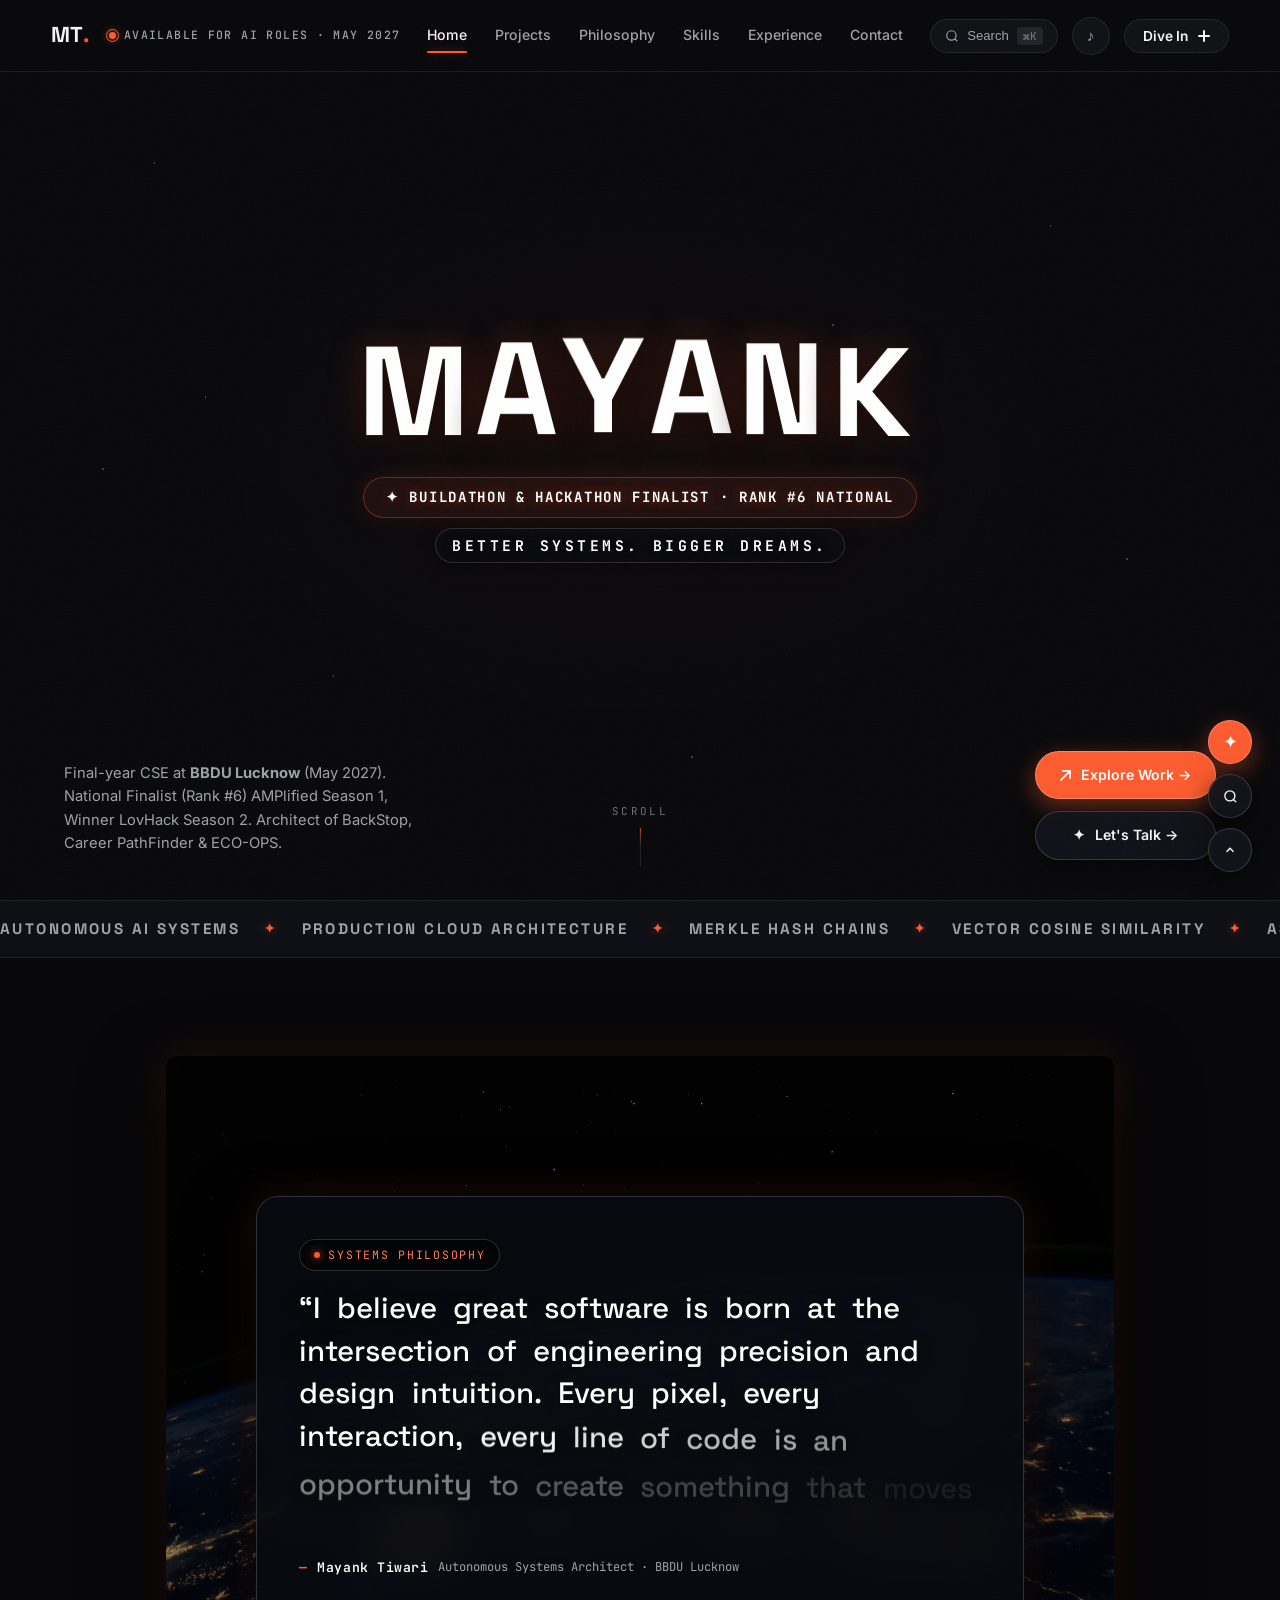
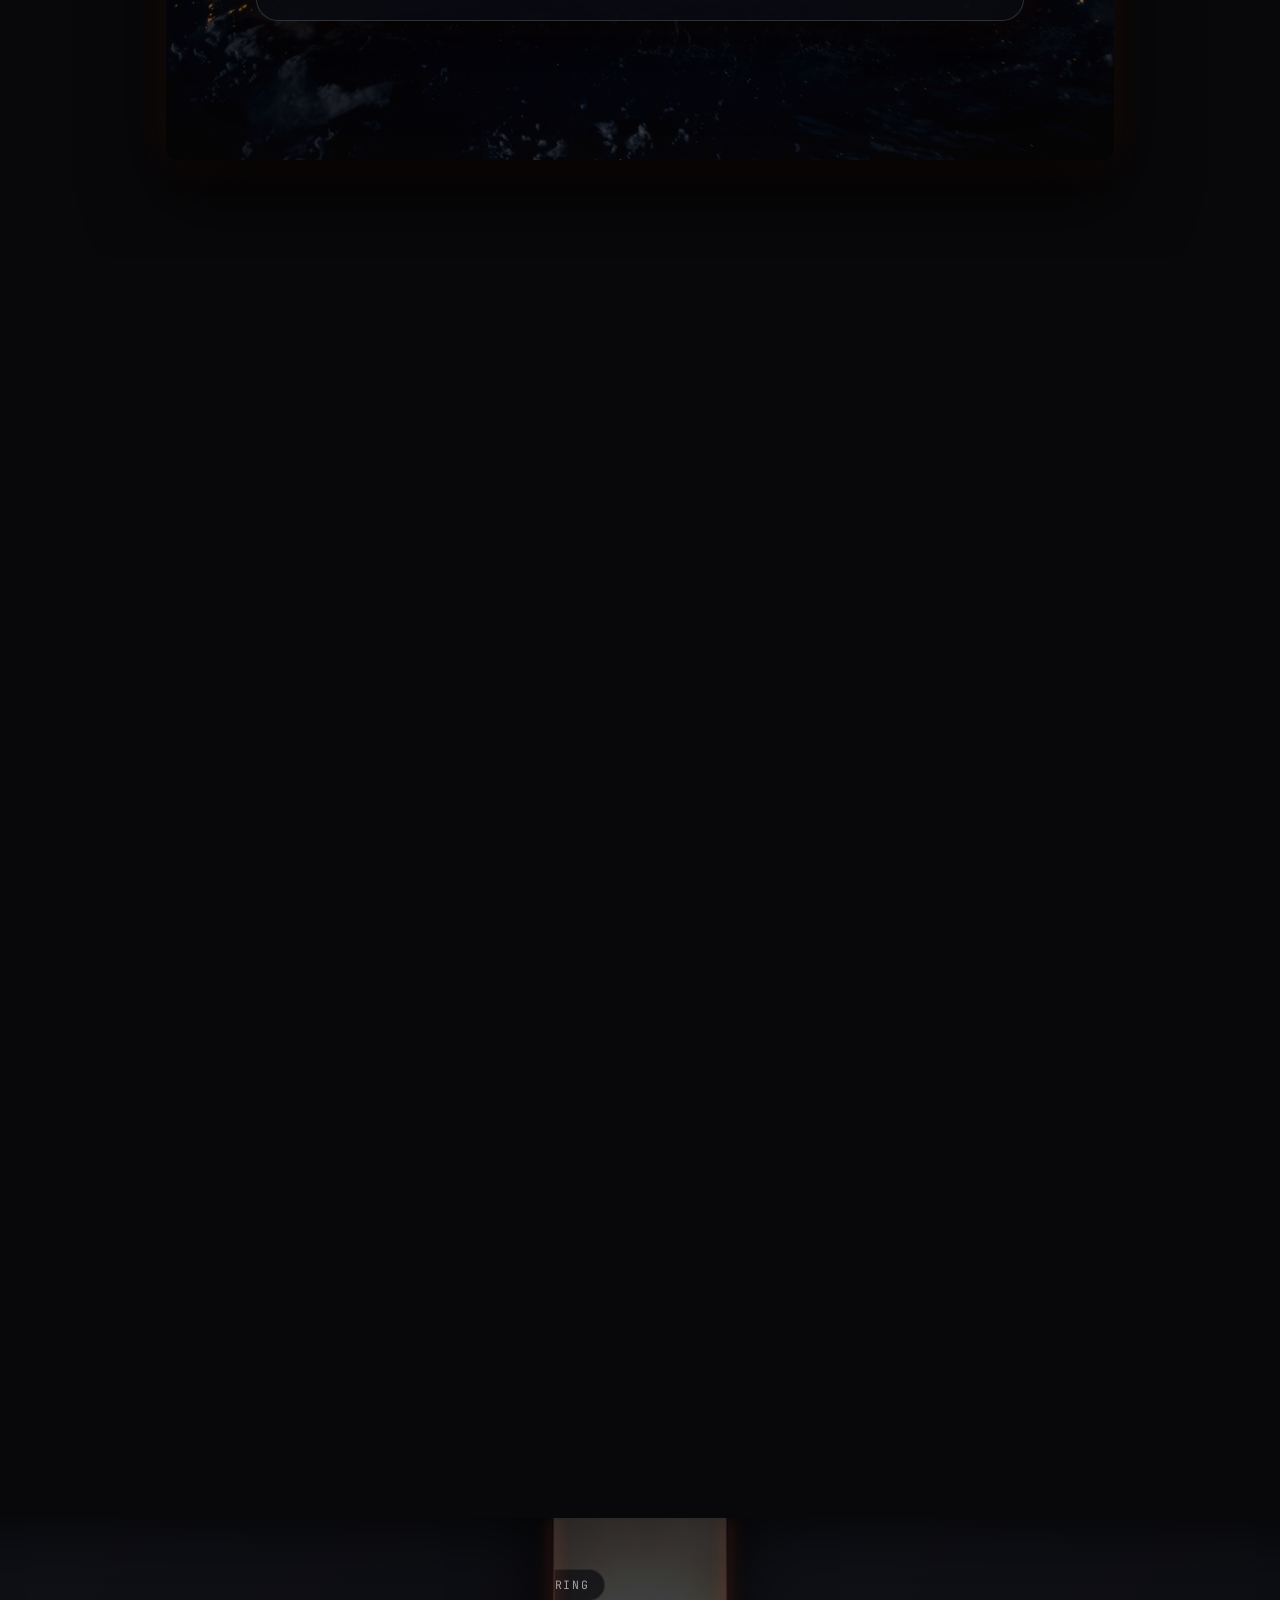
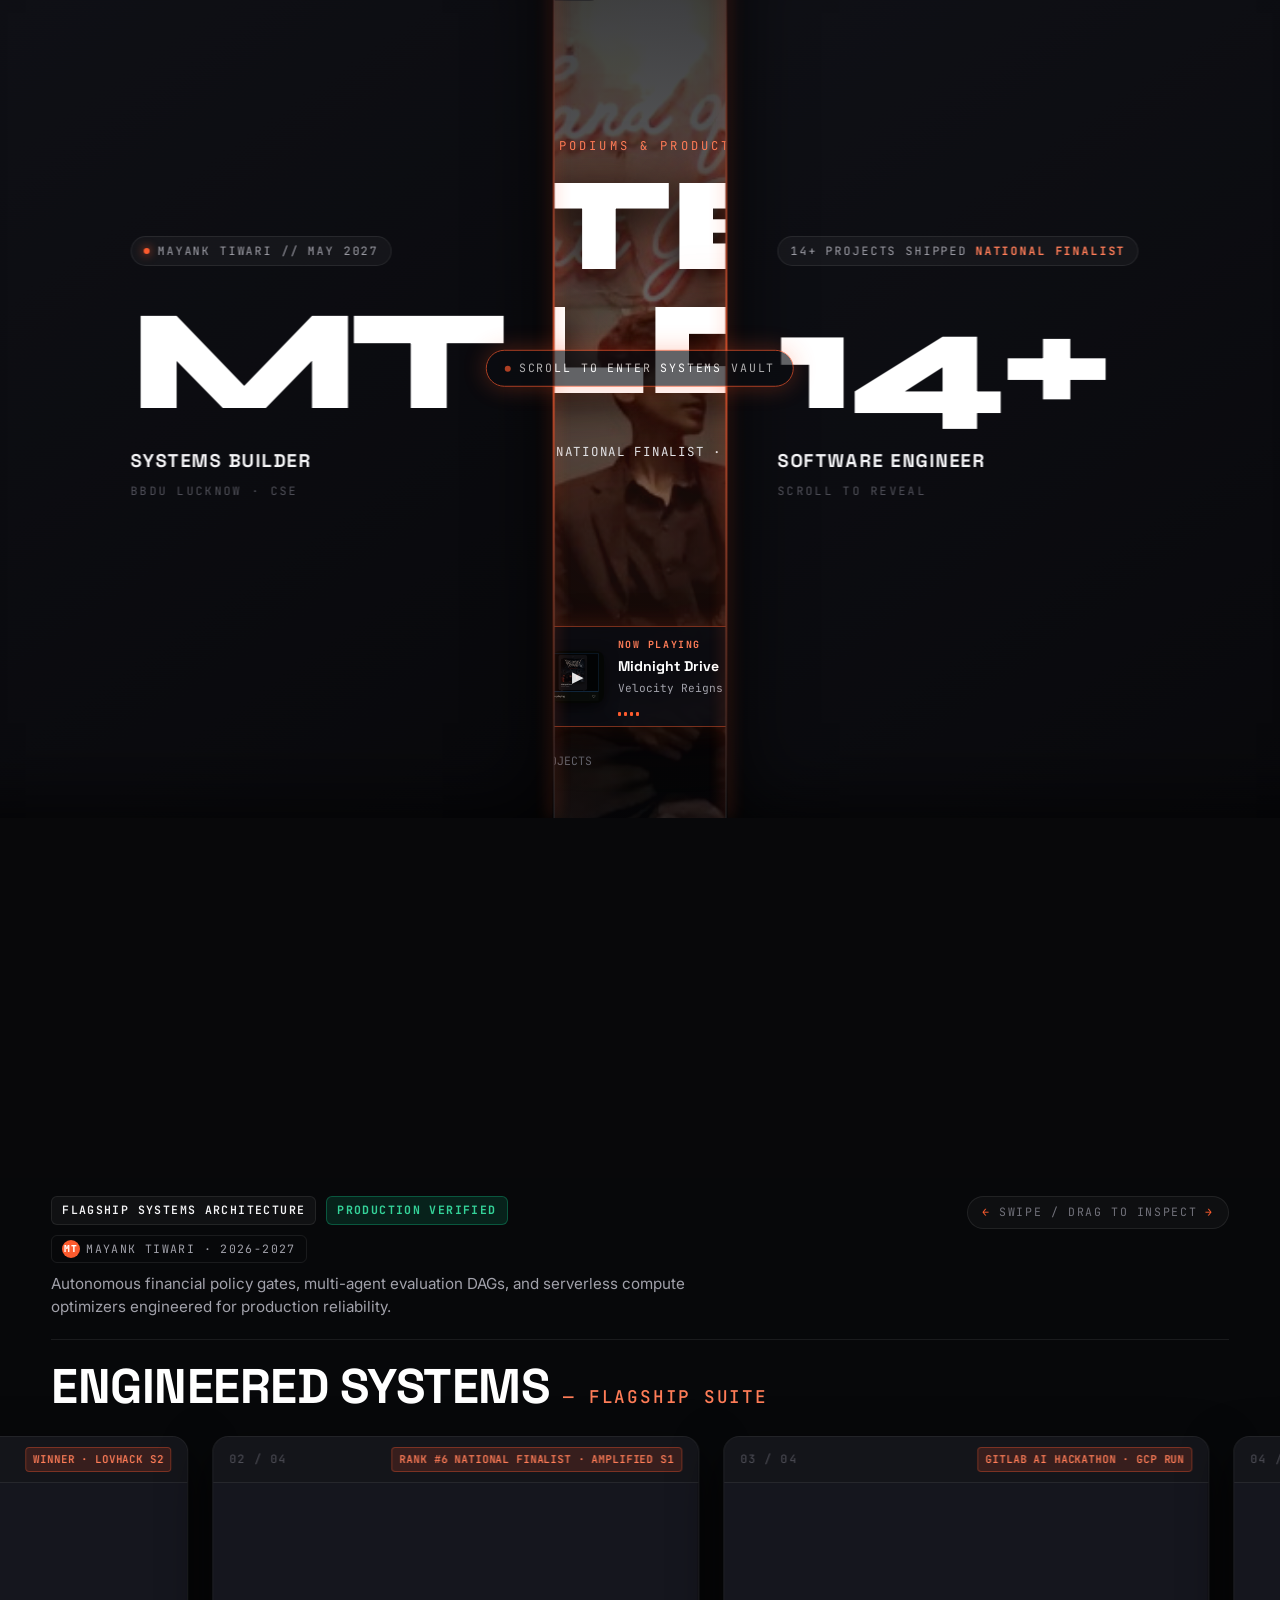
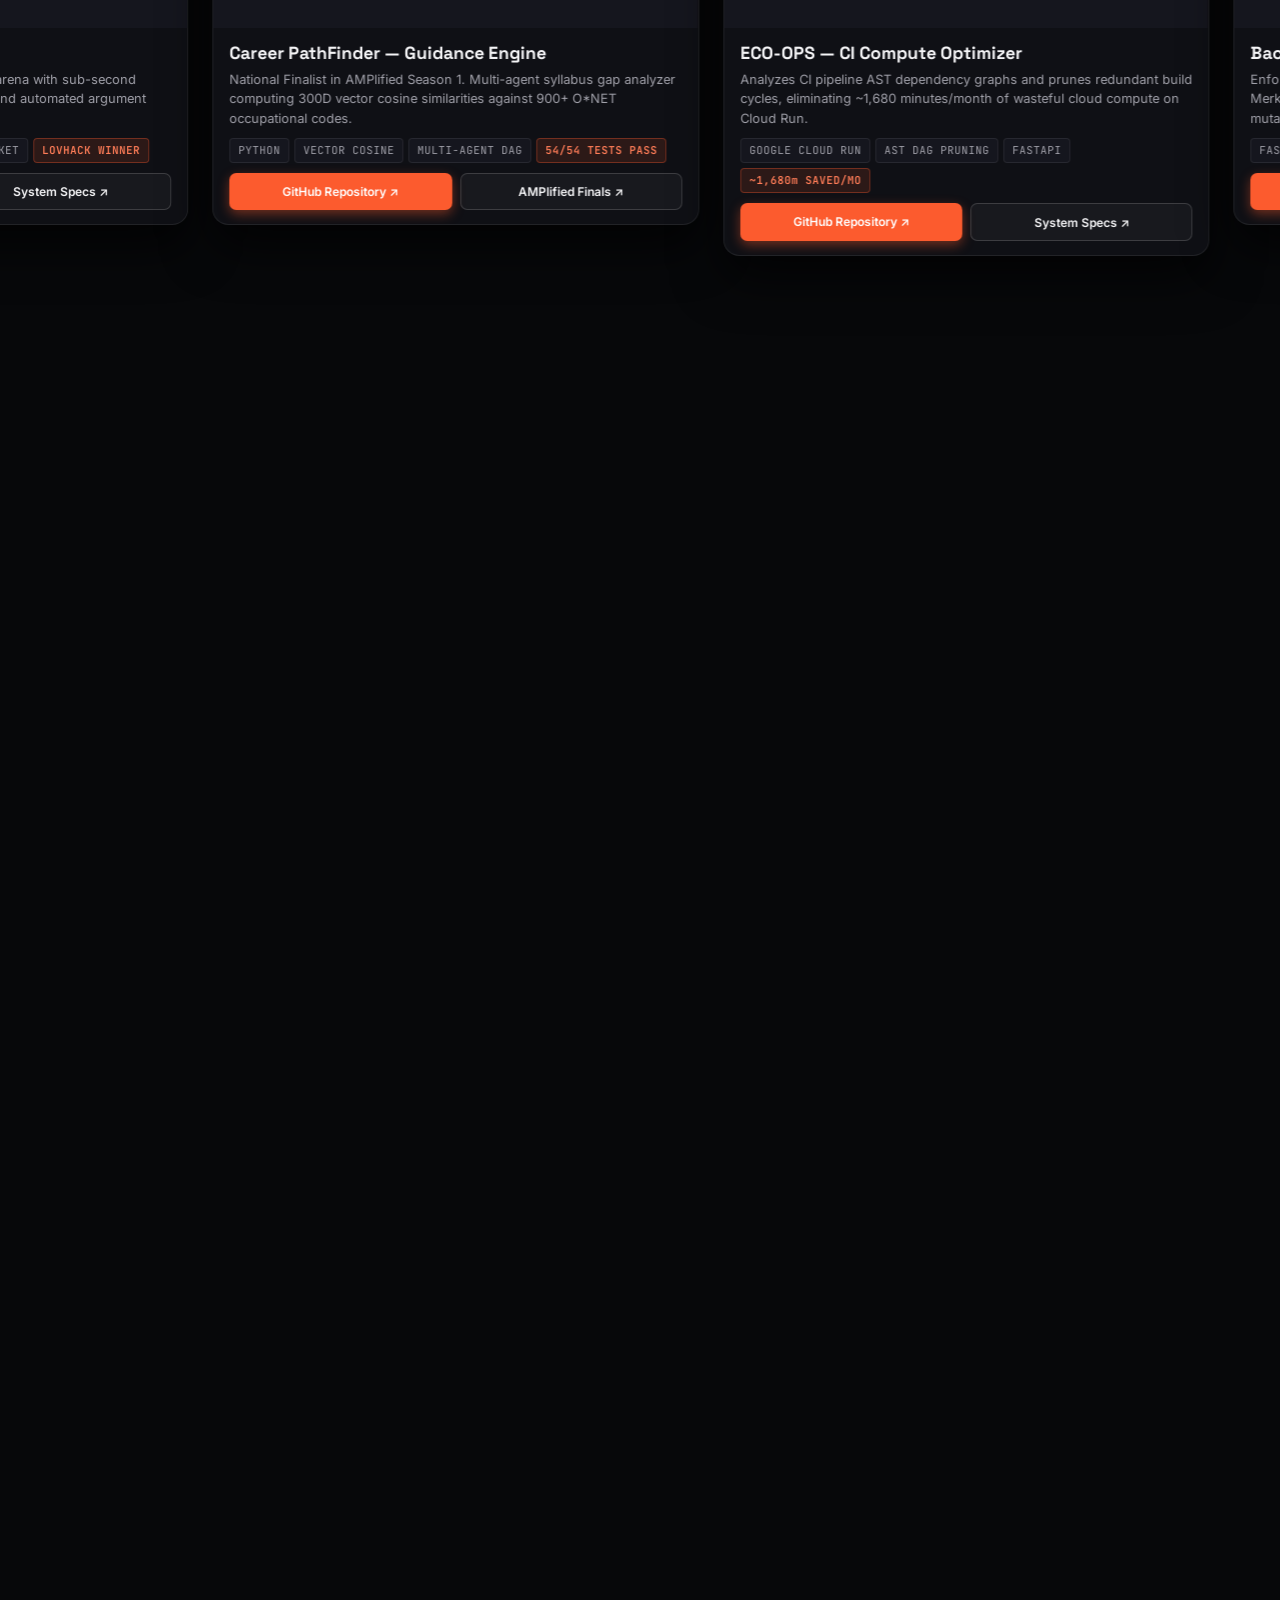
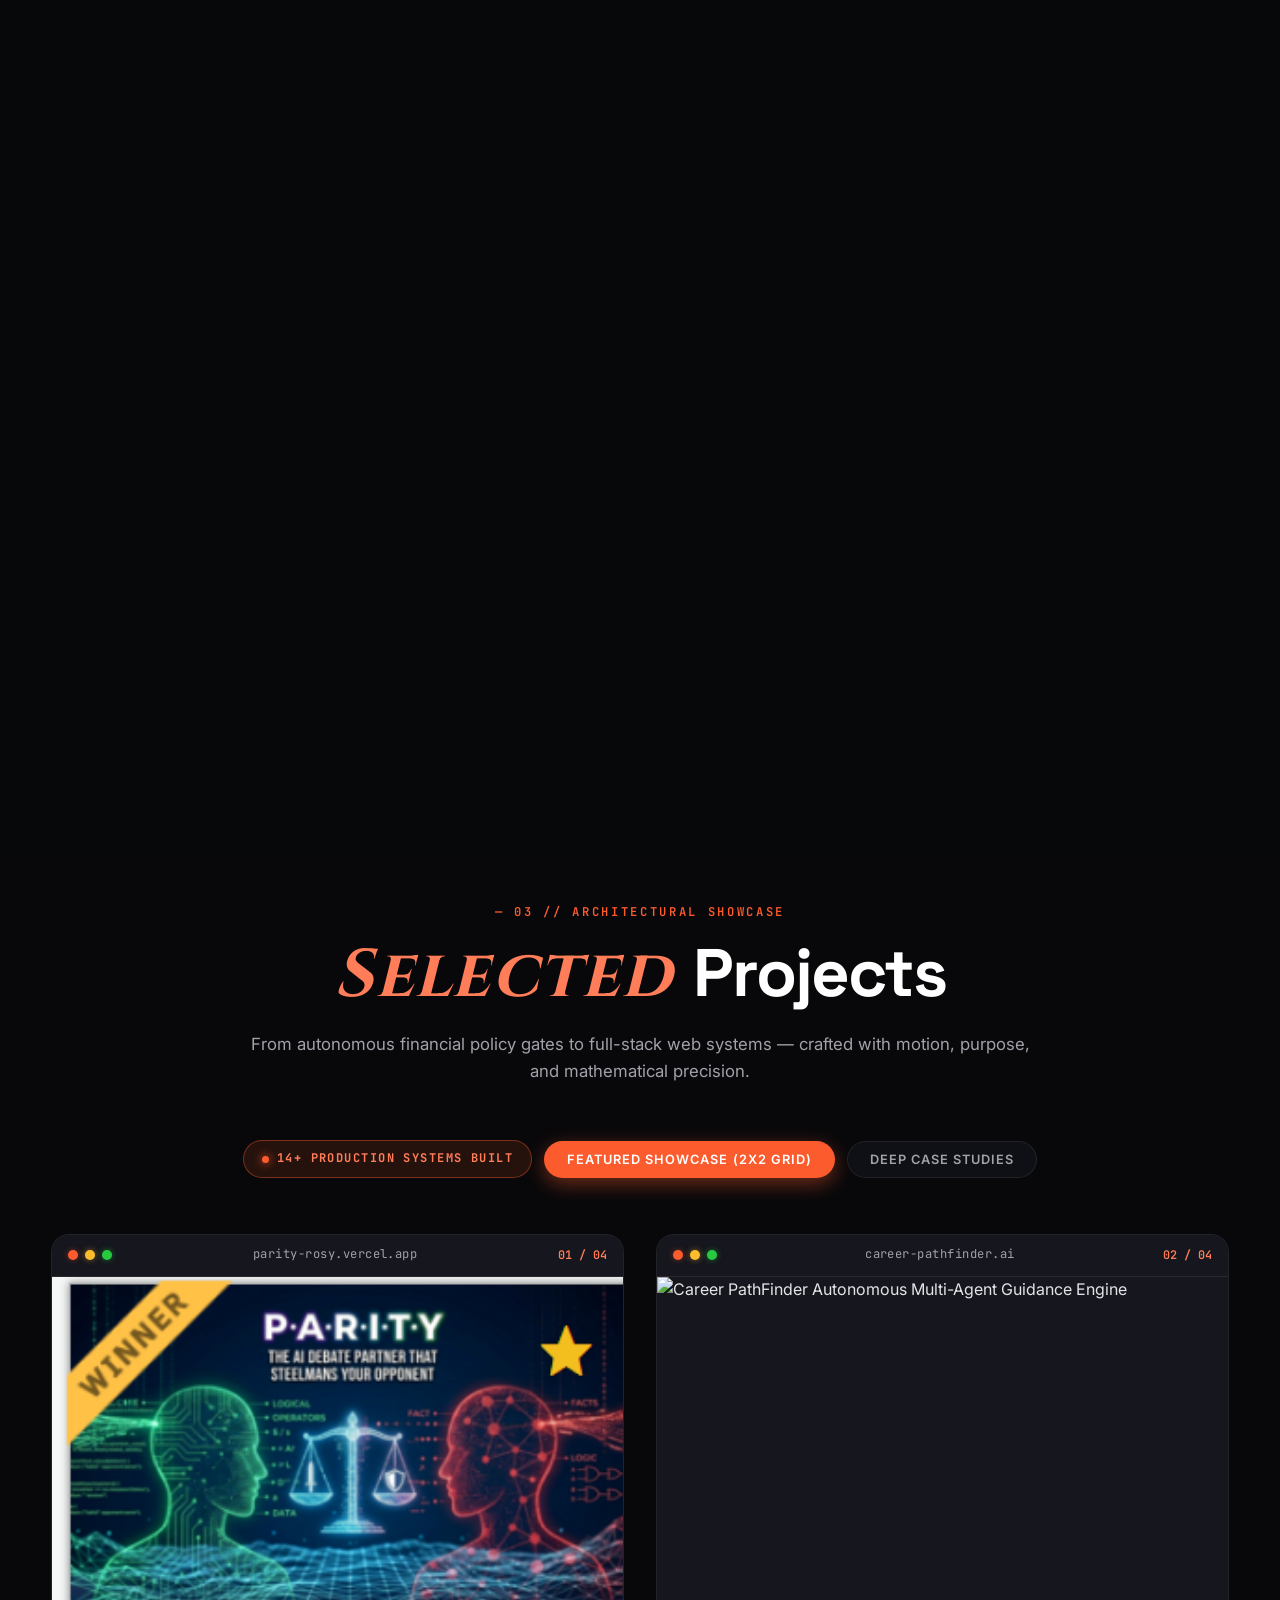
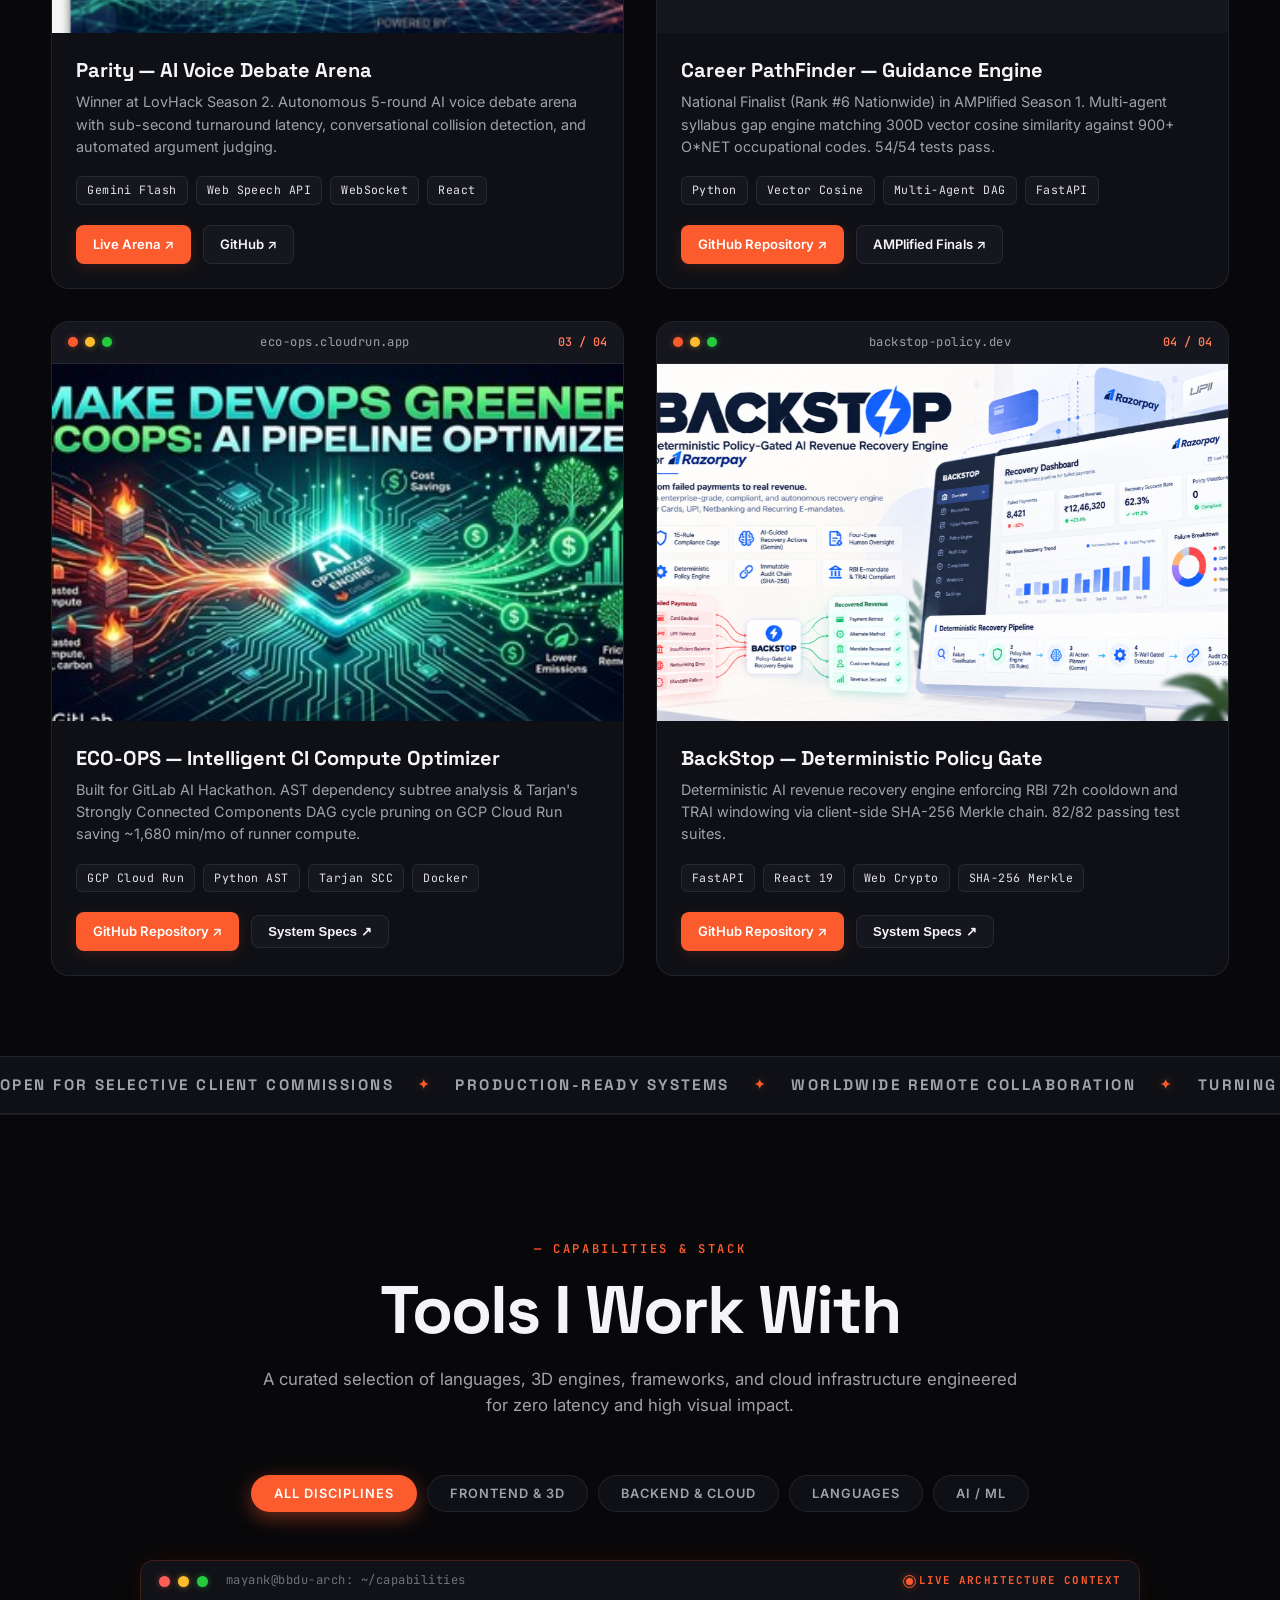
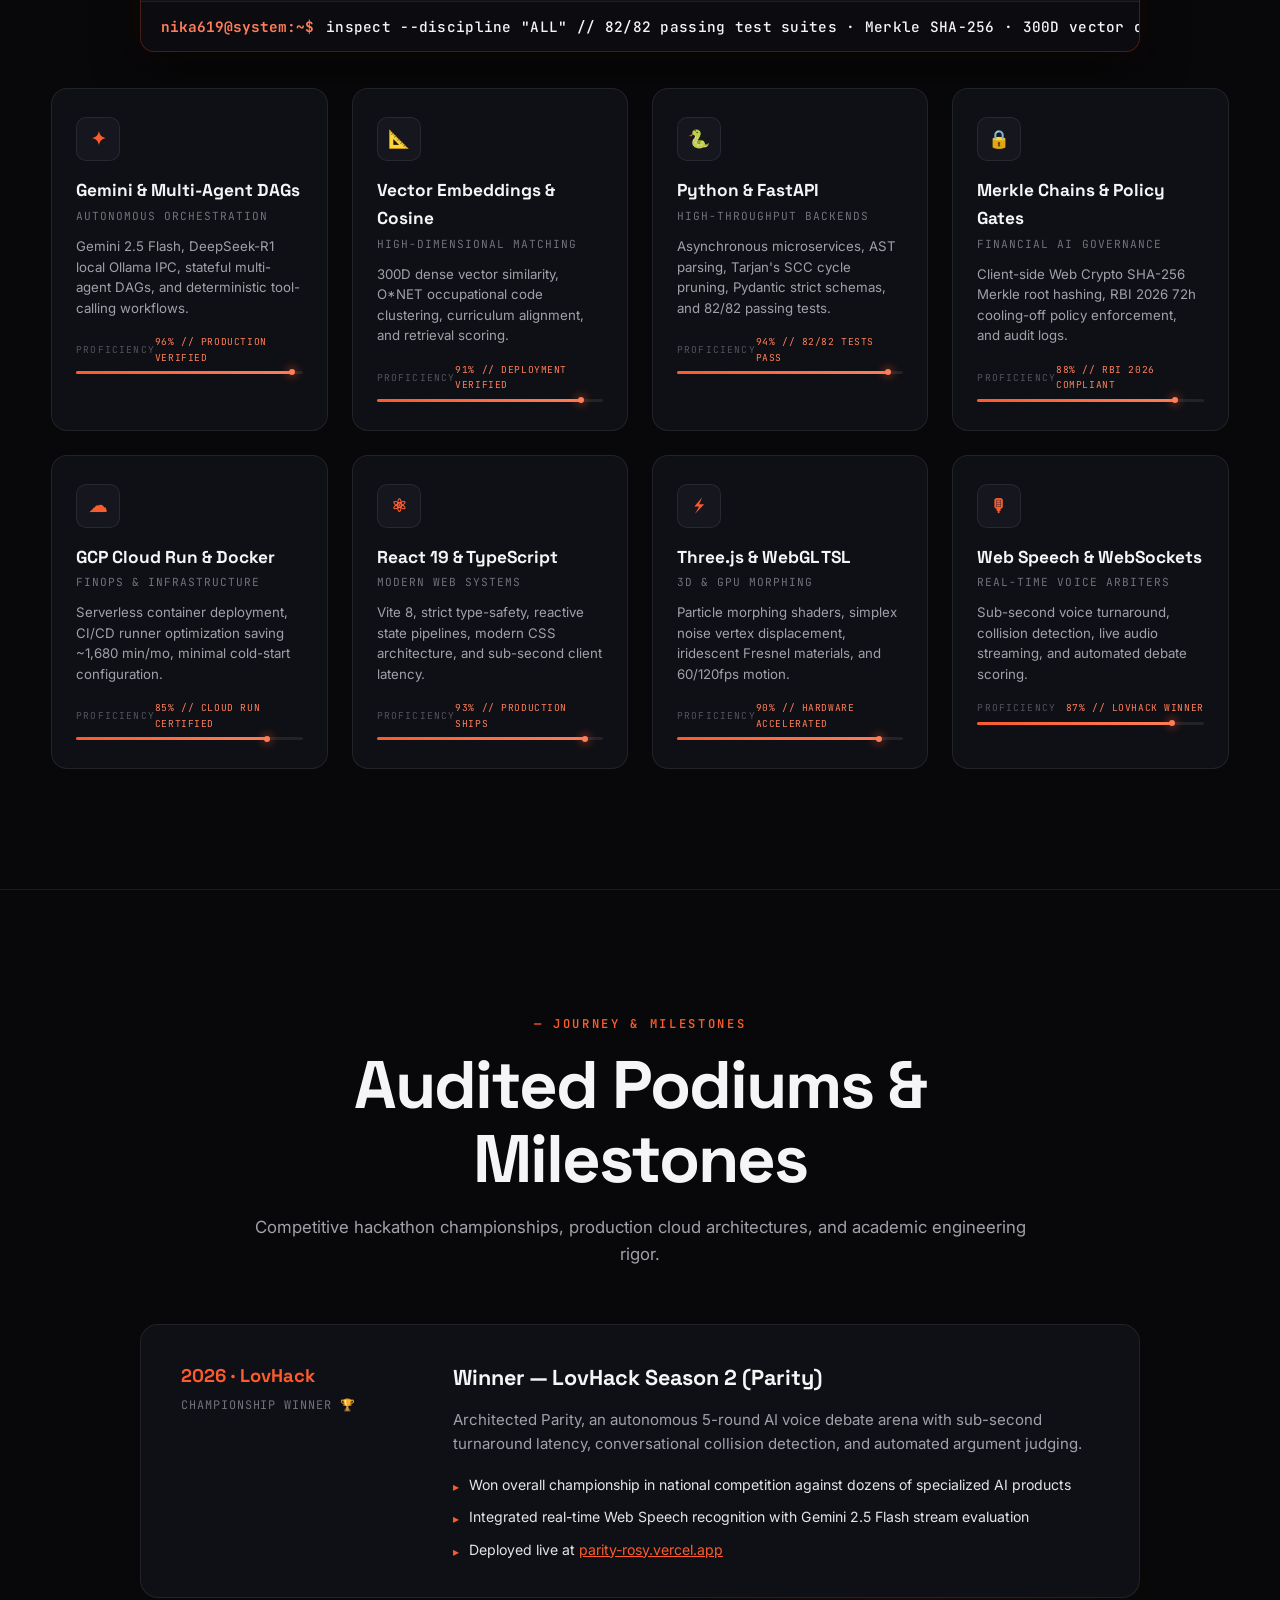
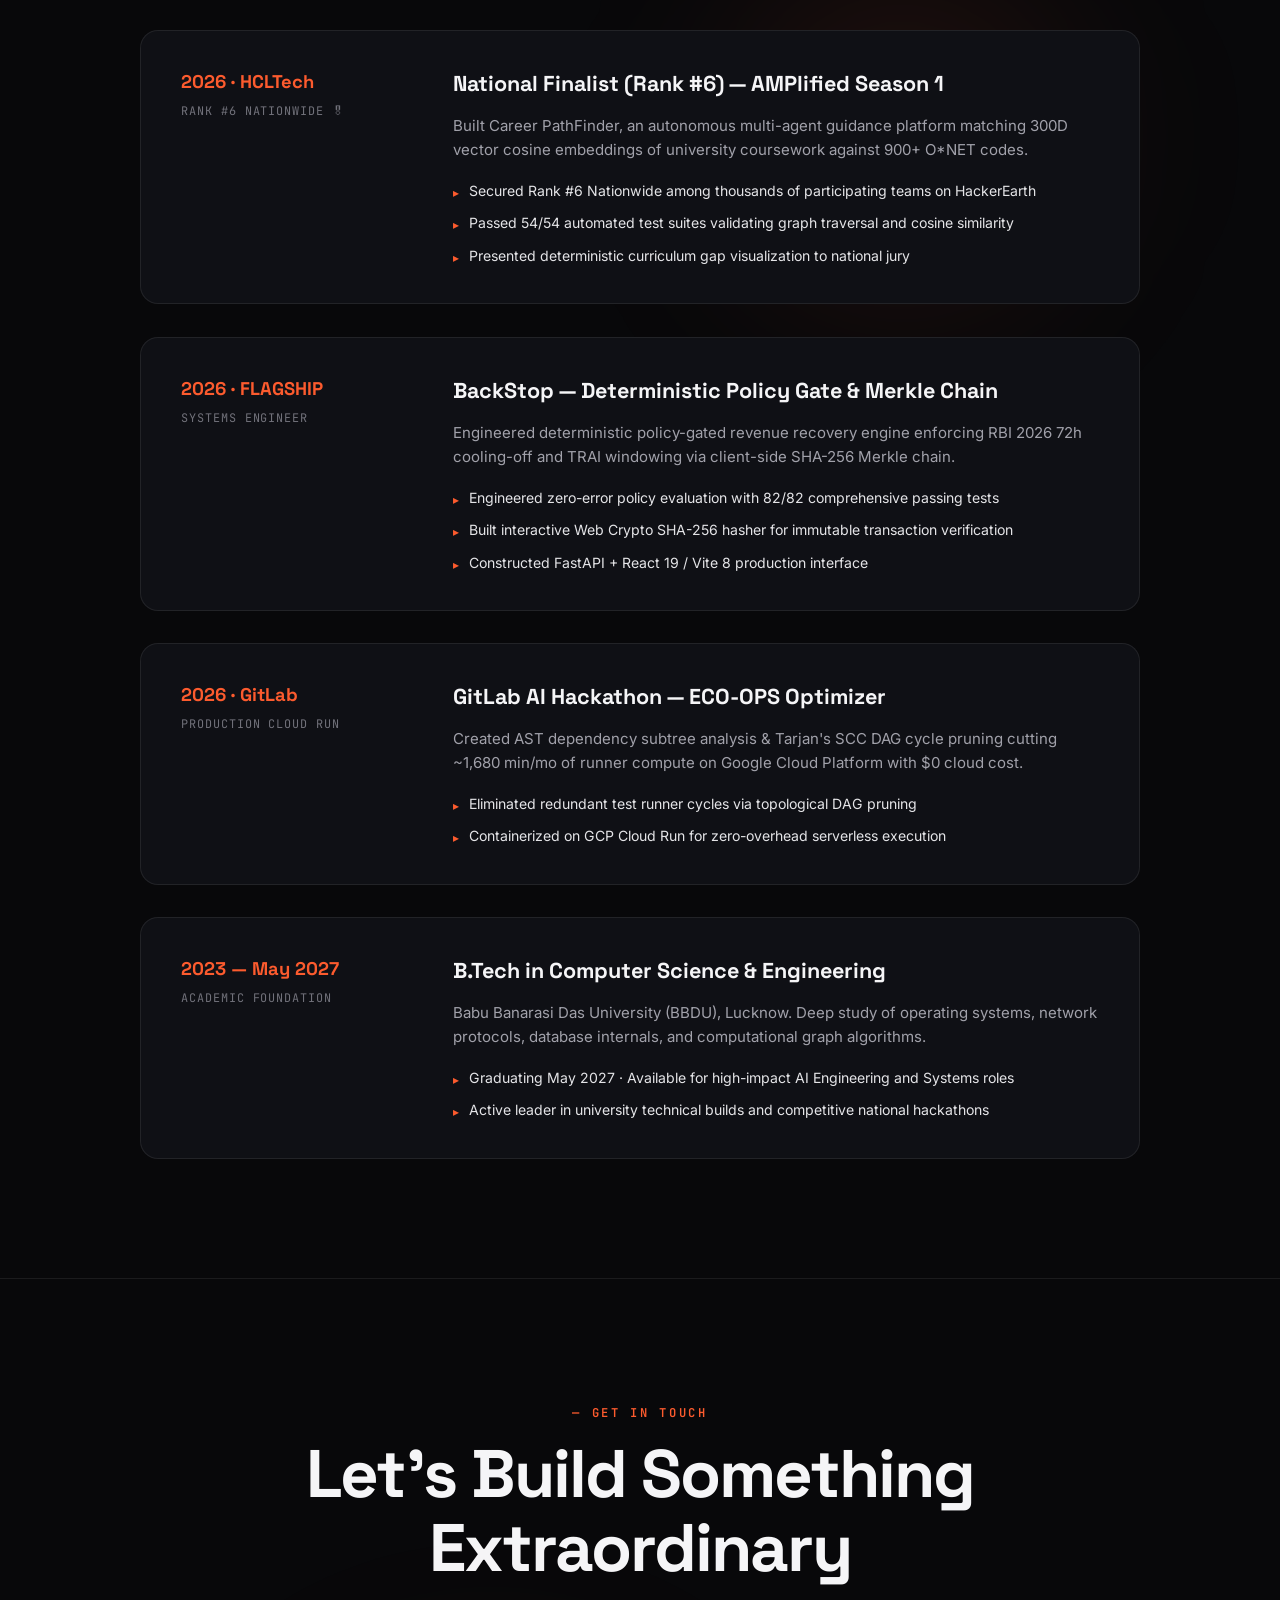
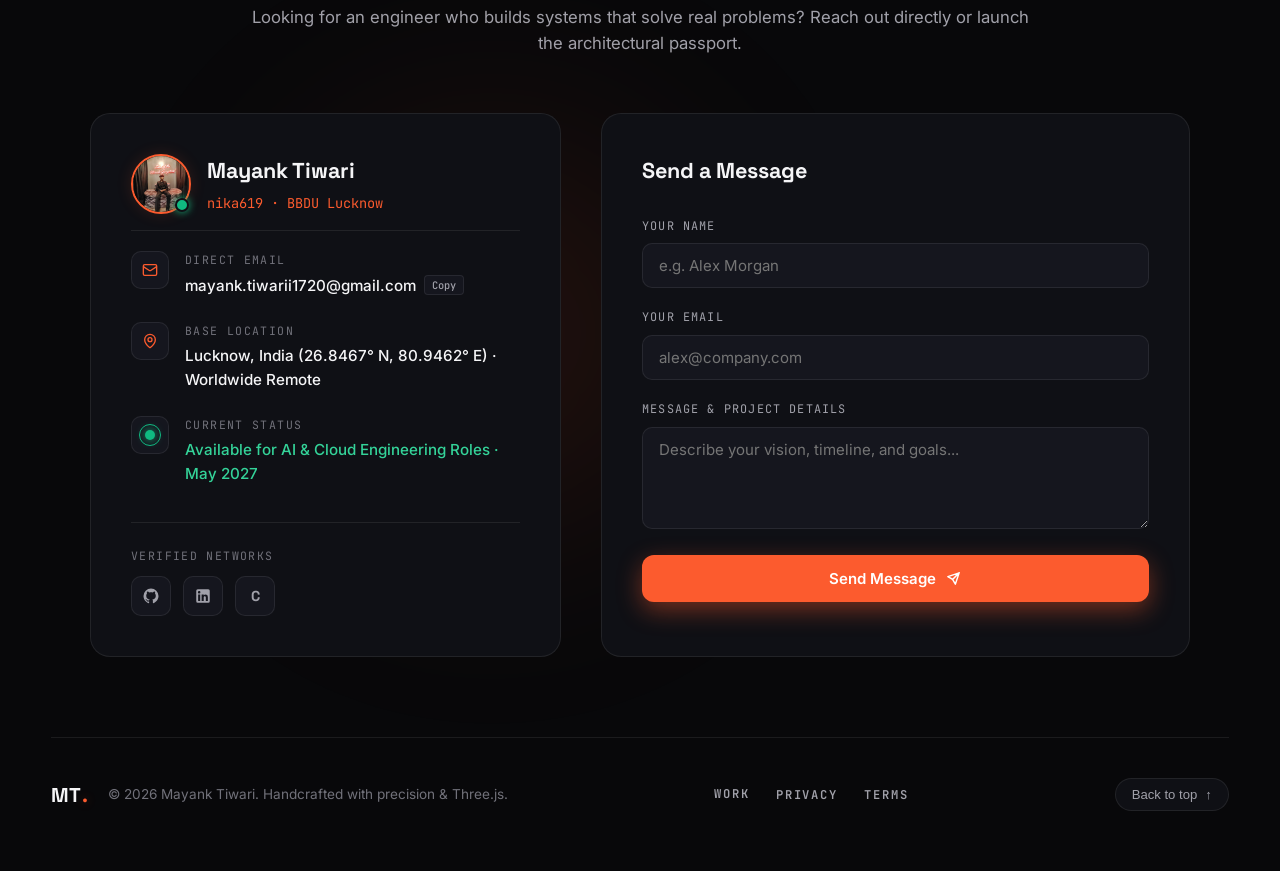
==== index.html @ dc47038c "feat: Initial commit of cinematic dark portfolio" ====
<!DOCTYPE html>
<html lang="en">
<head>
  <meta charset="UTF-8">
  <meta name="viewport" content="width=device-width, initial-scale=1.0, viewport-fit=cover">
  <title>Mayank Tiwari — Autonomous AI &amp; Cloud Systems Architect | BBDU Lucknow</title>

  <meta name="description" content="Portfolio of Mayank Tiwari (nika619) — Final-year CSE at BBDU Lucknow (May 2027), AMPlified Season 1 National Finalist (Rank #6), LovHack Season 2 Winner. Architect of BackStop, Career PathFinder, and ECO-OPS.">
  <meta name="author" content="Mayank Tiwari">

  <!-- Open Graph -->
  <meta property="og:type" content="website">
  <meta property="og:title" content="Mayank Tiwari — Autonomous AI &amp; Cloud Systems Architect">
  <meta property="og:description" content="Engineering autonomous AI systems, deterministic policy gates, and production cloud architectures. National Finalist (Rank #6) AMPlified Season 1, Winner LovHack Season 2.">
  <meta property="og:image" content="images/philosophy-bg.jpg">

  <!-- Favicon -->
  <link rel="icon" type="image/svg+xml" href="favicon.svg">
  <meta name="theme-color" content="#09090c">

  <!-- Google Fonts: Space Grotesk, Inter, JetBrains Mono, Roboto Flex, Cinzel, Syne -->
  <link rel="preconnect" href="https://fonts.googleapis.com">
  <link rel="preconnect" href="https://fonts.gstatic.com" crossorigin>
  <link href="https://fonts.googleapis.com/css2?family=Cinzel:wght@600;700;800;900&family=Inter:wght@300;400;500;600;700&family=JetBrains+Mono:wght@400;500;600&family=Roboto+Flex:opsz,wdth,wght@8..144,25..151,100..1000&family=Space+Grotesk:wght@400;500;600;700;800&family=Syne:wght@700;800&display=swap" rel="stylesheet">

  <!-- Master Stylesheet -->
  <link rel="stylesheet" href="style.css">

  <!-- External Libraries: Three.js, Lenis, GSAP, ScrollTrigger -->
  <script src="https://cdnjs.cloudflare.com/ajax/libs/three.js/r128/three.min.js"></script>
  <script src="https://cdn.jsdelivr.net/gh/studio-freight/lenis@1/bundled/lenis.min.js"></script>
  <script src="https://cdnjs.cloudflare.com/ajax/libs/gsap/3.12.5/gsap.min.js"></script>
  <script src="https://cdnjs.cloudflare.com/ajax/libs/gsap/3.12.5/ScrollTrigger.min.js"></script>
</head>
<body data-theme="ember">

  <!-- Ambient Film Grain Overlay -->
  <div class="noise-overlay" aria-hidden="true"></div>

  <!-- Top Scroll Progress Line -->
  <div class="scroll-progress" id="scroll-progress" aria-hidden="true"></div>

  <!-- Interactive Toast Notification -->
  <div class="toast-notice" id="toast-notice" role="status" aria-live="polite"></div>

  <!-- =========================================================================
       00. PRELOADER CALIBRATION (0 TO 100 Counter)
       ========================================================================= -->
  <div class="loading-screen" id="loading-screen" role="status" aria-label="Loading Mayank Tiwari Portfolio">
    <span class="loading-counter" id="loading-counter">0</span>
    <div class="loading-name" id="loading-name">Mayank Tiwari</div>
    <div class="loading-status-text" id="loading-status-text">INITIALIZING SYSTEMS ARCHITECTURE...</div>
    <div class="loading-bar-track">
      <div class="loading-bar-fill" id="loading-bar-fill"></div>
    </div>
  </div>

  <!-- =========================================================================
       HEADER NAVIGATION CHROME & PALETTE SWITCHER
       ========================================================================= -->
  <header class="site-header" id="site-header">
    <div class="header-left">
      <a href="#hero" class="brand-monogram" aria-label="Mayank Tiwari Home">
        MT<span class="brand-dot">.</span>
      </a>
      <span class="brand-badge-top" id="header-status-badge">
        <span class="beacon-pulse-dot"></span>
        AVAILABLE FOR AI ROLES · MAY 2027
      </span>
    </div>

    <!-- Center Navigation Links -->
    <nav class="nav-center-links" aria-label="Main Navigation">
      <a href="#hero" class="nav-link active">Home</a>
      <a href="#projects" class="nav-link">Projects</a>
      <a href="#introduction" class="nav-link">Philosophy</a>
      <a href="#skills" class="nav-link">Skills</a>
      <a href="#experience" class="nav-link">Experience</a>
      <a href="#contact" class="nav-link">Contact</a>
    </nav>

    <!-- Right Header Controls -->
    <div class="header-right">
      <!-- Interactive Theme Palette Switcher -->
      <div class="palette-switcher" id="palette-switcher" style="display:none"></div>

      <!-- Command Palette Search Button -->
      <button class="cmd-k-trigger-btn" id="cmd-k-btn" aria-label="Open Command Palette (Press ⌘K or Ctrl+K)">
        <svg width="14" height="14" viewBox="0 0 24 24" fill="none" stroke="currentColor" stroke-width="2">
          <circle cx="11" cy="11" r="8"></circle>
          <line x1="21" y1="21" x2="16.65" y2="16.65"></line>
        </svg>
        <span>Search</span>
        <kbd>⌘K</kbd>
      </button>

      <!-- Audio Synthesizer Toggle -->
      <button class="audio-toggle-btn" id="audio-toggle-btn" aria-label="Toggle Sound Effects" title="Toggle Sound Feedback">
        <span id="audio-icon">♪</span>
      </button>

      <!-- Staggered Drawer Menu Toggle Button -->
      <button class="menu-toggle-btn" id="menu-toggle-btn" aria-label="Toggle Navigation Menu" aria-expanded="false">
        <span class="menu-btn-text" id="menu-btn-text">Dive In</span>
        <span class="menu-icon-wrap" aria-hidden="true">
          <span class="icon-bar horizontal"></span>
          <span class="icon-bar vertical"></span>
        </span>
      </button>
    </div>
  </header>

  <!-- =========================================================================
       STAGGERED DRAWER OVERLAY MENU
       ========================================================================= -->
  <div class="staggered-drawer" id="staggered-drawer" aria-hidden="true">
    <div class="drawer-backdrop" id="drawer-backdrop"></div>
    <div class="drawer-prelayer prelayer-1"></div>
    <div class="drawer-prelayer prelayer-2"></div>
    <nav class="drawer-panel" aria-label="Drawer Navigation Menu">
      <div class="drawer-panel-top">
        <ul class="drawer-nav-list">
          <li>
            <a href="#hero" class="drawer-nav-item">
              <span>Home</span>
              <span class="drawer-nav-num">00</span>
            </a>
          </li>
          <li>
            <a href="#projects" class="drawer-nav-item">
              <span>Projects</span>
              <span class="drawer-nav-num">01</span>
            </a>
          </li>
          <li>
            <a href="#introduction" class="drawer-nav-item">
              <span>Philosophy</span>
              <span class="drawer-nav-num">02</span>
            </a>
          </li>
          <li>
            <a href="#skills" class="drawer-nav-item">
              <span>Skills</span>
              <span class="drawer-nav-num">03</span>
            </a>
          </li>
          <li>
            <a href="#experience" class="drawer-nav-item">
              <span>Experience</span>
              <span class="drawer-nav-num">04</span>
            </a>
          </li>
          <li>
            <a href="#contact" class="drawer-nav-item">
              <span>Contact</span>
              <span class="drawer-nav-num">05</span>
            </a>
          </li>
        </ul>
      </div>

      <div class="drawer-socials">
        <span class="drawer-socials-title">Connect</span>
        <ul class="drawer-socials-list">
          <li><a href="https://github.com/nika619" target="_blank" rel="noopener noreferrer">GitHub ↗</a></li>
          <li><a href="https://www.linkedin.com/in/imayanktiwari/" target="_blank" rel="noopener noreferrer">LinkedIn ↗</a></li>
          <li><a href="https://contra.com/mayank_tiwari_a4vkcjsh?referralExperimentNid=DEFAULT_REFERRAL_PROGRAM&referrerUsername=mayank_tiwari_a4vkcjsh" target="_blank" rel="noopener noreferrer">Contra ↗</a></li>
          <li><a href="mailto:mayank.tiwarii1720@gmail.com">Email ↗</a></li>
        </ul>
      </div>
    </nav>
  </div>

  <main>
    <!-- =========================================================================
         01. HERO SECTION (Snap Hero Layout + Three.js 3D Morphing Mesh + Variable Font Pressure)
         ========================================================================= -->
    <section class="hero-section" id="hero">
      <!-- Three.js Interactive 3D WebGL Canvas Container -->
      <div class="hero-three-container" id="hero-three-container" aria-hidden="true"></div>

      <!-- Vignette & Radiant Depth Lighting -->
      <div class="hero-vignette" aria-hidden="true"></div>
      <div class="hero-radiant-glow" aria-hidden="true"></div>

      <!-- Ambient Floating Dust Particles -->
      <div class="hero-dust-field" aria-hidden="true">
        <span class="dust-particle" style="top:18%; left:12%; animation-delay:0s; animation-duration:6.2s;"></span>
        <span class="dust-particle" style="top:25%; left:82%; animation-delay:0.7s; animation-duration:7.1s;"></span>
        <span class="dust-particle" style="top:44%; left:16%; animation-delay:1.4s; animation-duration:5.8s;"></span>
        <span class="dust-particle" style="top:62%; left:88%; animation-delay:2.1s; animation-duration:8.2s;"></span>
        <span class="dust-particle" style="top:75%; left:26%; animation-delay:2.8s; animation-duration:6.9s;"></span>
        <span class="dust-particle" style="top:84%; left:54%; animation-delay:3.5s; animation-duration:7.4s;"></span>
        <span class="dust-particle" style="top:36%; left:65%; animation-delay:4.3s; animation-duration:6.1s;"></span>
        <span class="dust-particle" style="top:52%; left:8%; animation-delay:5.0s; animation-duration:7.7s;"></span>
      </div>

      <!-- Center Stage: Variable Font Text Pressure Title "MAYANK" -->
      <div class="hero-center-stage">
        <div class="text-pressure-wrapper">
          <h1 class="text-pressure-title" id="text-pressure-title" aria-label="Mayank">
            <span class="pressure-char" data-char="M">M</span>
            <span class="pressure-char" data-char="A">A</span>
            <span class="pressure-char" data-char="Y">Y</span>
            <span class="pressure-char" data-char="A">A</span>
            <span class="pressure-char" data-char="N">N</span>
            <span class="pressure-char" data-char="K">K</span>
          </h1>
        </div>
        <div class="hero-accent-quote" id="hero-quote">
          <span class="hero-quote-badge">✦ BUILDATHON &amp; HACKATHON FINALIST · RANK #6 NATIONAL</span>
          <span class="hero-quote-sub">BETTER SYSTEMS. BIGGER DREAMS.</span>
        </div>
      </div>

      <!-- Bottom-Left Bio Description -->
      <div class="hero-bio-box">
        <p>Final-year CSE at <strong>BBDU Lucknow</strong> (May 2027). National Finalist (Rank #6) AMPlified Season 1, Winner LovHack Season 2. Architect of BackStop, Career PathFinder &amp; ECO-OPS.</p>
      </div>

      <!-- Bottom-Center Scroll Down Indicator -->
      <div class="hero-scroll-cue">
        <span class="scroll-cue-text">SCROLL</span>
        <div class="scroll-cue-track">
          <div class="scroll-cue-fill"></div>
        </div>
      </div>

      <!-- Bottom-Right Call to Action Buttons -->
      <div class="hero-actions">
        <a href="#projects" class="btn-pill btn-primary" id="hero-btn-explore">
          <span class="btn-arrow-icon" aria-hidden="true">
            <svg width="11" height="11" viewBox="0 0 12 12" fill="none">
              <path d="M1 11L11 1M11 1H3M11 1V9" stroke="currentColor" stroke-width="1.8" stroke-linecap="round" stroke-linejoin="round"></path>
            </svg>
          </span>
          Explore Work →
        </a>
        <a href="#contact" class="btn-pill btn-outline" id="hero-btn-talk">
          <span class="btn-sparkle">✦</span>
          Let's Talk →
        </a>
      </div>
    </section>

    <!-- =========================================================================
         MOVING TEXT MARQUEE BAND 1 (Seamless Kinetic Ribbon)
         ========================================================================= -->
    <div class="marquee-strip" aria-hidden="true">
      <div class="marquee-track">
        <div class="marquee-content">
          <span>AUTONOMOUS AI SYSTEMS</span>
          <span class="marquee-glyph">✦</span>
          <span>PRODUCTION CLOUD ARCHITECTURE</span>
          <span class="marquee-glyph">✦</span>
          <span>MERKLE HASH CHAINS</span>
          <span class="marquee-glyph">✦</span>
          <span>VECTOR COSINE SIMILARITY</span>
          <span class="marquee-glyph">✦</span>
          <span>AST DEPENDENCY PRUNING</span>
          <span class="marquee-glyph">✦</span>
          <span>THREE.JS &amp; TSL SHADERS</span>
          <span class="marquee-glyph">✦</span>
        </div>
      </div>
    </div>

    <!-- =========================================================================
         02. THE PHILOSOPHY SECTION (Scroll-Expand Cinematic Reveal + Three.js TSL Particle Morph)
         ========================================================================= -->
    <section class="philosophy-section" id="introduction">
      <div class="scroll-expand-container">
        <div class="scroll-expand-track" id="scroll-expand-track">
          <!-- Three.js TSL Particle Morph Canvas Overlay -->
          <div class="philosophy-particle-canvas" id="philosophy-three-container" aria-hidden="true"></div>

          <div class="scroll-expand-stage">
            <div class="scroll-expand-frame" id="scroll-expand-frame">
              <div class="reveal-image-container philosophy-media-wrap">
                <img class="scroll-expand-media" id="scroll-expand-media" src="images/philosophy-bg.jpg" alt="Earth at night seen from space — city lights illuminating the curvature of the planet" loading="lazy">
              </div>
              <div class="scroll-expand-scrim" id="scroll-expand-scrim"></div>

              <!-- Quote Overlay with High-Contrast Glass Card -->
              <div class="scroll-expand-overlay" id="scroll-expand-overlay">
                <div class="philosophy-quote-card">
                  <div class="philosophy-badge">
                    <span class="philosophy-badge-dot"></span>
                    <span class="philosophy-badge-text">Systems Philosophy</span>
                  </div>
                  <blockquote class="philosophy-quote">
                    “I believe great software is born at the intersection of engineering precision and design intuition. Every pixel, every interaction, every line of code is an opportunity to create something that moves people.”
                  </blockquote>
                  <div class="philosophy-author-tag">
                    <span class="author-dash">—</span>
                    <span class="author-name">Mayank Tiwari</span>
                    <span class="author-role">Autonomous Systems Architect · BBDU Lucknow</span>
                  </div>
                </div>
              </div>
            </div>

            <!-- Sticky Stage Overlays -->
            <h2 class="scroll-expand-title" id="scroll-expand-title">The Philosophy</h2>
            <div class="scroll-expand-hint" id="scroll-expand-hint">
              <span class="scroll-expand-hint-dot"></span>
              <span>Scroll to explore core philosophy</span>
            </div>
          </div>
        </div>
      </div>
    </section>

    <!-- =========================================================================
         02B. CURTAIN DOORS CHAMBER // ARCHITECTURAL VAULT
         Dual split architectural doors that slide apart on scroll,
         revealing Mayank Tiwari's monumental architectural credentials
         ========================================================================= -->
    <section class="suspense-doors-section" id="curtain-doors-chamber" aria-label="Curtain Doors Chamber and Architectural Vault">
      <div class="doors-scroll-track" id="doors-scroll-track">
        
        <!-- Revealed Content Behind The Doors: Mayank Tiwari Architectural Stage -->
        <div class="prague-stage" id="prague-stage">
          <div class="prague-bg-media">
            <img src="images/mayank_suit.jpg" alt="Mayank Tiwari portrait in executive studio lighting" class="prague-img" id="prague-img" loading="lazy">
            <div class="prague-overlay-scrim"></div>
            <div class="prague-ambient-glow"></div>
          </div>
          
          <!-- Monumental Architecture Typography & Metadata Overlays -->
          <div class="prague-content-wrapper">
            <div class="prague-top-bar">
              <div class="prague-breadcrumbs">
                <span class="prague-tag-dot"></span>
                <span class="prague-geo">26°51'N 80°56'E · LUCKNOW · AUTONOMOUS SYSTEMS ENGINEERING</span>
              </div>
              <div class="prague-action-btns">
                <a href="https://github.com/nika619" target="_blank" rel="noopener noreferrer" class="prague-badge-btn prague-unlock-btn" aria-label="View Mayank Tiwari GitHub Repositories">
                  <svg width="13" height="13" viewBox="0 0 24 24" fill="none" stroke="currentColor" stroke-width="2.5"><path d="M12 2L2 7l10 5 10-5-10-5zM2 17l10 5 10-5M2 12l10 5 10-5"></path></svg>
                  <span>GITHUB CODEBASES ↗</span>
                </a>
                <a href="https://www.linkedin.com/in/imayanktiwari/" target="_blank" rel="noopener noreferrer" class="prague-badge-btn prague-cursor-btn" aria-label="Connect with Mayank on LinkedIn">
                  <svg width="13" height="13" viewBox="0 0 24 24" fill="none" stroke="currentColor" stroke-width="2.2"><path d="M16 8a6 6 0 0 1 6 6v7h-4v-7a2 2 0 0 0-2-2 2 2 0 0 0-2 2v7h-4v-7a6 6 0 0 1 6-6zM2 9h4v12H2zM4 6a2 2 0 1 1 0-4 2 2 0 0 1 0 4z"></path></svg>
                  <span>LINKEDIN PROFILE ↗</span>
                </a>
              </div>
            </div>

            <!-- Monumental Typography -->
            <div class="prague-title-container">
              <span class="prague-kicker-mono">// NATIONAL PODIUMS &amp; PRODUCTION SYSTEMS</span>
              <h2 class="prague-monumental-text">SYSTEMS BUILDER</h2>
              <div class="prague-editorial-sub">
                <span class="prague-serif-accent">Mayank Tiwari</span>
                <span class="prague-dash">—</span>
                <span class="prague-mono-tag">RANK #6 NATIONAL FINALIST · LOVHACK WINNER · 14+ PRODUCTION SYSTEMS</span>
              </div>
            </div>

            <!-- Midnight Drive Music & Atmosphere Card (Velocity Reigns) -->
            <div class="midnight-drive-card" id="midnight-drive-widget" role="region" aria-label="Midnight Drive Audio Track">
              <div class="md-cover-wrap">
                <img src="images/midnight_drive.png" alt="Midnight Drive — Velocity Reigns" class="md-cover-img" loading="lazy">
                <button type="button" class="md-play-btn" id="btn-midnight-drive-play" aria-label="Toggle Midnight Drive Synthwave Track">
                  <span class="md-play-icon" id="md-play-icon">▶</span>
                </button>
              </div>
              <div class="md-info">
                <div class="md-badge">NOW PLAYING</div>
                <div class="md-title">Midnight Drive</div>
                <div class="md-artist">Velocity Reigns</div>
                <div class="md-eq-bar" id="md-eq-bar">
                  <span class="md-eq-col"></span>
                  <span class="md-eq-col"></span>
                  <span class="md-eq-col"></span>
                  <span class="md-eq-col"></span>
                </div>
              </div>
            </div>

            <div class="prague-bottom-bar">
              <div class="prague-specs-mini">
                <span class="mini-spec-item"><strong>AMPLIFIED S1</strong> RANK #6 FINALIST</span>
                <span class="mini-spec-item"><strong>LOVHACK S2</strong> WINNER</span>
                <span class="mini-spec-item"><strong>SYSTEMS BUILT</strong> 14+ PROJECTS</span>
              </div>
              <a href="#horizontal-gallery-section" class="prague-fullscreen-trigger">
                <span>Explore Flagship Suites</span>
                <span class="arrow-glyph">›</span>
              </a>
            </div>
          </div>
        </div>

        <!-- Dual Vertical Split Curtain Doors (Slide apart left & right on scroll) -->
        <div class="curtain-door curtain-door-left" id="curtain-door-left" aria-hidden="true">
          <div class="curtain-door-inner">
            <div class="door-status-pill">
              <span class="door-pulse-beacon"></span>
              <span>MAYANK TIWARI // MAY 2027</span>
            </div>
            <div class="door-giant-num" style="font-size:clamp(4rem,14vw,9rem);line-height:1;color:#fff;">MT</div>
            <div class="door-system-name">SYSTEMS BUILDER</div>
            <div class="door-label">BBDU LUCKNOW · CSE</div>
          </div>
          <div class="door-edge-glow door-edge-right"></div>
        </div>

        <div class="curtain-door curtain-door-right" id="curtain-door-right" aria-hidden="true">
          <div class="curtain-door-inner">
            <div class="door-status-pill">
              <span>14+ PROJECTS SHIPPED</span>
              <span class="door-accent-tag">NATIONAL FINALIST</span>
            </div>
            <div class="door-giant-num" style="font-size:clamp(4rem,14vw,9rem);line-height:1;color:#fff;">14+</div>
            <div class="door-system-name">SOFTWARE ENGINEER</div>
            <div class="door-label">SCROLL TO REVEAL</div>
          </div>
          <div class="door-edge-glow door-edge-left"></div>
        </div>

        <!-- Suspense Seam Warning Indicator in the center -->
        <div class="doors-center-indicator" id="doors-center-indicator" aria-hidden="true">
          <div class="seam-line"></div>
          <div class="seam-badge">
            <span class="seam-dot"></span>
            <span>SCROLL TO ENTER SYSTEMS VAULT</span>
          </div>
        </div>

      </div>
    </section>

    <!-- =========================================================================
         02C. SCROLL HORIZONTAL GALLERY (Tokyo Nights Style — Inspired by Matt Perry)
         Sticky positioning with scroll-linked horizontal X translation
         ========================================================================= -->
    <section class="horizontal-gallery-section" id="horizontal-gallery-section" aria-label="Scroll Horizontal Gallery">
      <div class="horizontal-scroll-container" id="horizontal-scroll-container">
        <div class="horizontal-sticky-track" id="horizontal-sticky-track">
          
          <!-- Editorial Header Strip -->
          <div class="gallery-lead-strip">
            <div class="gallery-lead-left">
              <div class="gallery-lead-meta-row">
                <span class="gallery-lead-pill gallery-pill-mono">FLAGSHIP SYSTEMS ARCHITECTURE</span>
                <span class="gallery-lead-pill gallery-pill-badge">PRODUCTION VERIFIED</span>
                <span class="gallery-lead-pill gallery-pill-author">
                  <span class="author-micro-avatar">MT</span>
                  MAYANK TIWARI · 2026-2027
                </span>
              </div>
              <p class="gallery-sub-lead">
                Autonomous financial policy gates, multi-agent evaluation DAGs, and serverless compute optimizers engineered for production reliability.
              </p>
            </div>
            <div class="gallery-lead-right">
              <div class="gallery-nav-hint">
                <span class="hint-arrow">←</span>
                <span>SWIPE / DRAG TO INSPECT</span>
                <span class="hint-arrow">→</span>
              </div>
            </div>
          </div>

          <!-- Monumental Section Header Title -->
          <div class="gallery-title-banner">
            <h2 class="gallery-huge-title">ENGINEERED SYSTEMS <span class="gallery-title-sub">— FLAGSHIP SUITE</span></h2>
          </div>

          <!-- Horizontal Rail Track of Cards (Translates sideways along X-axis) -->
          <div class="horizontal-rail" id="horizontal-rail">

            <!-- Card 1: Parity -->
            <article class="h-card" data-project-id="parity">
              <div class="h-card-inner">
                <div class="h-card-top">
                  <span class="h-card-num">01 / 04</span>
                  <span class="h-card-tag tag-accent">WINNER · LOVHACK S2</span>
                </div>
                <div class="h-card-media-wrap">
                  <div class="reveal-image-container">
                    <img src="images/parity_showcase.png" alt="Parity Autonomous 5-Round AI Voice Debate Arena" class="h-card-img" loading="lazy">
                  </div>
                  <div class="h-card-overlay">
                    <span class="h-overlay-badge">View Live Arena ↗</span>
                  </div>
                </div>
                <div class="h-card-body">
                  <div class="h-card-title-row">
                    <h3 class="h-card-title">Parity — AI Voice Debate Arena</h3>
                  </div>
                  <p class="h-card-desc">
                    Autonomous 5-round conversational debate arena with sub-second turnaround latency, voice collision handling, and automated argument scoring.
                  </p>
                  <div class="h-card-meta-chips">
                    <span class="h-chip">GEMINI FLASH</span>
                    <span class="h-chip">WEB SPEECH API</span>
                    <span class="h-chip">WEBSOCKET</span>
                    <span class="h-chip accent-chip">LOVHACK WINNER</span>
                  </div>
                  <div class="h-card-actions">
                    <a href="https://parity-rosy.vercel.app" target="_blank" rel="noopener noreferrer" class="h-btn h-btn-live">Live Debate Arena ↗</a>
                    <button type="button" class="h-btn h-btn-specs" data-open-modal="parity">System Specs ↗</button>
                  </div>
                </div>
              </div>
            </article>

            <!-- Card 2: Career PathFinder -->
            <article class="h-card" data-project-id="career-pathfinder">
              <div class="h-card-inner">
                <div class="h-card-top">
                  <span class="h-card-num">02 / 04</span>
                  <span class="h-card-tag tag-accent">RANK #6 NATIONAL FINALIST · AMPLIFIED S1</span>
                </div>
                <div class="h-card-media-wrap">
                  <div class="reveal-image-container">
                    <img src="images/career_pathfinder_hero.png" alt="Career PathFinder Autonomous Multi-Agent Guidance Engine" class="h-card-img" loading="lazy">
                  </div>
                  <div class="h-card-overlay">
                    <span class="h-overlay-badge">View Architecture Specs ↗</span>
                  </div>
                </div>
                <div class="h-card-body">
                  <div class="h-card-title-row">
                    <h3 class="h-card-title">Career PathFinder — Guidance Engine</h3>
                  </div>
                  <p class="h-card-desc">
                    National Finalist in AMPlified Season 1. Multi-agent syllabus gap analyzer computing 300D vector cosine similarities against 900+ O*NET occupational codes.
                  </p>
                  <div class="h-card-meta-chips">
                    <span class="h-chip">PYTHON</span>
                    <span class="h-chip">VECTOR COSINE</span>
                    <span class="h-chip">MULTI-AGENT DAG</span>
                    <span class="h-chip accent-chip">54/54 TESTS PASS</span>
                  </div>
                  <div class="h-card-actions">
                    <a href="https://github.com/nika619/Career-pathfinder-nika619" target="_blank" rel="noopener noreferrer" class="h-btn h-btn-live">GitHub Repository ↗</a>
                    <a href="https://www.hackerearth.com/challenges/hackathon/amplified-season-1/" target="_blank" rel="noopener noreferrer" class="h-btn h-btn-specs">AMPlified Finals ↗</a>
                  </div>
                </div>
              </div>
            </article>

            <!-- Card 3: ECO-OPS -->
            <article class="h-card" data-project-id="eco-ops">
              <div class="h-card-inner">
                <div class="h-card-top">
                  <span class="h-card-num">03 / 04</span>
                  <span class="h-card-tag tag-accent">GITLAB AI HACKATHON · GCP RUN</span>
                </div>
                <div class="h-card-media-wrap">
                  <div class="reveal-image-container">
                    <img src="images/eco_ops_showcase.png" alt="ECO-OPS Intelligent CI Compute Optimizer on Google Cloud Run" class="h-card-img" loading="lazy">
                  </div>
                  <div class="h-card-overlay">
                    <span class="h-overlay-badge">View Architecture Specs ↗</span>
                  </div>
                </div>
                <div class="h-card-body">
                  <div class="h-card-title-row">
                    <h3 class="h-card-title">ECO-OPS — CI Compute Optimizer</h3>
                  </div>
                  <p class="h-card-desc">
                    Analyzes CI pipeline AST dependency graphs and prunes redundant build cycles, eliminating ~1,680 minutes/month of wasteful cloud compute on Cloud Run.
                  </p>
                  <div class="h-card-meta-chips">
                    <span class="h-chip">GOOGLE CLOUD RUN</span>
                    <span class="h-chip">AST DAG PRUNING</span>
                    <span class="h-chip">FASTAPI</span>
                    <span class="h-chip accent-chip">~1,680m SAVED/MO</span>
                  </div>
                  <div class="h-card-actions">
                    <a href="https://github.com/nika619/ecoops" target="_blank" rel="noopener noreferrer" class="h-btn h-btn-live">GitHub Repository ↗</a>
                    <button type="button" class="h-btn h-btn-specs" data-open-modal="eco-ops">System Specs ↗</button>
                  </div>
                </div>
              </div>
            </article>

            <!-- Card 4: BackStop -->
            <article class="h-card" data-project-id="backstop">
              <div class="h-card-inner">
                <div class="h-card-top">
                  <span class="h-card-num">04 / 04</span>
                  <span class="h-card-tag tag-accent">PRODUCTION VERIFIED · POLICY GATE</span>
                </div>
                <div class="h-card-media-wrap">
                  <div class="reveal-image-container">
                    <img src="images/backstop_showcase.png" alt="BackStop Deterministic Financial Policy Gate and Merkle Chain" class="h-card-img" loading="lazy">
                  </div>
                  <div class="h-card-overlay">
                    <span class="h-overlay-badge">View Architecture Specs ↗</span>
                  </div>
                </div>
                <div class="h-card-body">
                  <div class="h-card-title-row">
                    <h3 class="h-card-title">BackStop — Deterministic Policy Gate</h3>
                  </div>
                  <p class="h-card-desc">
                    Enforces RBI 72h cooldown &amp; TRAI windowing via client-side SHA-256 Merkle chain. Isolates autonomous revenue recovery from financial mutation risk.
                  </p>
                  <div class="h-card-meta-chips">
                    <span class="h-chip">FASTAPI</span>
                    <span class="h-chip">REACT 19</span>
                    <span class="h-chip">SHA-256 MERKLE</span>
                    <span class="h-chip accent-chip">82/82 SUITES PASS</span>
                  </div>
                  <div class="h-card-actions">
                    <a href="https://github.com/nika619/BackStop-" target="_blank" rel="noopener noreferrer" class="h-btn h-btn-live">GitHub Repository ↗</a>
                    <button type="button" class="h-btn h-btn-specs" data-open-modal="backstop">System Specs ↗</button>
                  </div>
                </div>
              </div>
            </article>

          </div>
        </div>
      </div>
    </section>

    <!-- =========================================================================
         03. SELECTED PROJECTS SECTION (Matching handcraft_projects.png 2x2 Grid)
         ========================================================================= -->
    <section class="projects-section" id="projects">
      <div class="projects-container">
        <!-- Section Header with Multiple Typography and Kinetic Line Reveal -->
        <div class="section-header-center reveal-editorial">
          <span class="section-tag-pill font-mono">— 03 // ARCHITECTURAL SHOWCASE</span>
          <h2 class="section-heading-huge font-editorial">
            <span class="serif-flair">Selected</span> <span class="sans-lead">Projects</span>
          </h2>
          <p class="section-subtext font-body">From autonomous financial policy gates to full-stack web systems — crafted with motion, purpose, and mathematical precision.</p>
        </div>

        <!-- Filter / View Modes Bar -->
        <div class="projects-filter-bar">
          <span class="filter-pill-badge" style="display:inline-flex;align-items:center;gap:8px;padding:8px 18px;border-radius:999px;background:rgba(252,91,46,0.12);border:1px solid rgba(252,91,46,0.4);font-family:var(--font-mono);font-size:0.75rem;font-weight:700;color:var(--accent-bright);letter-spacing:0.12em;">
            <span class="door-pulse-beacon" style="width:7px;height:7px;"></span>
            14+ PRODUCTION SYSTEMS BUILT
          </span>
          <button class="filter-pill-btn active" data-filter="grid" id="btn-filter-showcase">
            FEATURED SHOWCASE (2X2 GRID)
          </button>
          <button class="filter-pill-btn" data-filter="detailed" id="btn-filter-detailed">
            DEEP CASE STUDIES
          </button>
        </div>

        <!-- 2x2 FEATURED SHOWCASE GRID (Mayank Tiwari Audited Flagship Systems) -->
        <div class="showcase-grid-wrap" id="showcase-grid-view">
          
          <!-- Card 1: Parity (LovHack Season 2 — Winner) -->
          <article class="showcase-card tilt-card" data-project-id="parity">
            <div class="showcase-mock-top">
              <div class="mock-dots">
                <span class="mock-dot dot-accent"></span>
                <span class="mock-dot dot-yellow"></span>
                <span class="mock-dot dot-green"></span>
              </div>
              <span class="mock-title">parity-rosy.vercel.app</span>
              <span class="showcase-card-num">01 / 04</span>
            </div>
            <div class="showcase-img-wrap" tabindex="0" role="button" aria-label="Open Parity AI Voice Debate project preview">
              <div class="reveal-image-container">
                <img src="images/parity_showcase.png" alt="Parity Autonomous 5-Round AI Voice Debate Arena" loading="lazy">
              </div>
              <div class="img-hover-overlay">
                <span class="overlay-badge">View Case Study ↗</span>
              </div>
            </div>
            <div class="showcase-card-body">
              <div class="showcase-card-header">
                <h3 class="showcase-card-title">Parity — AI Voice Debate Arena</h3>
              </div>
              <p class="showcase-card-desc">Winner at LovHack Season 2. Autonomous 5-round AI voice debate arena with sub-second turnaround latency, conversational collision detection, and automated argument judging.</p>
              <div class="showcase-tags">
                <span class="tag-badge">Gemini Flash</span>
                <span class="tag-badge">Web Speech API</span>
                <span class="tag-badge">WebSocket</span>
                <span class="tag-badge">React</span>
              </div>
              <div class="showcase-actions">
                <a href="https://parity-rosy.vercel.app" target="_blank" rel="noopener noreferrer" class="card-action-btn btn-card-live">Live Arena ↗</a>
                <a href="https://github.com/nika619" target="_blank" rel="noopener noreferrer" class="card-action-btn btn-card-github">GitHub ↗</a>
              </div>
            </div>
          </article>

          <!-- Card 2: Career PathFinder (AMPlified Season 1 National Finalist) -->
          <article class="showcase-card tilt-card" data-project-id="career-pathfinder">
            <div class="showcase-mock-top">
              <div class="mock-dots">
                <span class="mock-dot dot-accent"></span>
                <span class="mock-dot dot-yellow"></span>
                <span class="mock-dot dot-green"></span>
              </div>
              <span class="mock-title">career-pathfinder.ai</span>
              <span class="showcase-card-num">02 / 04</span>
            </div>
            <div class="showcase-img-wrap" tabindex="0" role="button" aria-label="Open Career PathFinder project preview">
              <div class="reveal-image-container">
                <img src="images/career_pathfinder_hero.png" alt="Career PathFinder Autonomous Multi-Agent Guidance Engine" loading="lazy">
              </div>
              <div class="img-hover-overlay">
                <span class="overlay-badge">View Case Study ↗</span>
              </div>
            </div>
            <div class="showcase-card-body">
              <div class="showcase-card-header">
                <h3 class="showcase-card-title">Career PathFinder — Guidance Engine</h3>
              </div>
              <p class="showcase-card-desc">National Finalist (Rank #6 Nationwide) in AMPlified Season 1. Multi-agent syllabus gap engine matching 300D vector cosine similarity against 900+ O*NET occupational codes. 54/54 tests pass.</p>
              <div class="showcase-tags">
                <span class="tag-badge">Python</span>
                <span class="tag-badge">Vector Cosine</span>
                <span class="tag-badge">Multi-Agent DAG</span>
                <span class="tag-badge">FastAPI</span>
              </div>
              <div class="showcase-actions">
                <a href="https://github.com/nika619/Career-pathfinder-nika619" target="_blank" rel="noopener noreferrer" class="card-action-btn btn-card-live">GitHub Repository ↗</a>
                <a href="https://www.hackerearth.com/challenges/hackathon/amplified-season-1/" target="_blank" rel="noopener noreferrer" class="card-action-btn btn-card-github">AMPlified Finals ↗</a>
              </div>
            </div>
          </article>

          <!-- Card 3: ECO-OPS (GitLab AI Hackathon — GCP Cloud Run) -->
          <article class="showcase-card tilt-card" data-project-id="eco-ops">
            <div class="showcase-mock-top">
              <div class="mock-dots">
                <span class="mock-dot dot-accent"></span>
                <span class="mock-dot dot-yellow"></span>
                <span class="mock-dot dot-green"></span>
              </div>
              <span class="mock-title">eco-ops.cloudrun.app</span>
              <span class="showcase-card-num">03 / 04</span>
            </div>
            <div class="showcase-img-wrap" tabindex="0" role="button" aria-label="Open ECO-OPS project preview">
              <div class="reveal-image-container">
                <img src="images/eco_ops_showcase.png" alt="ECO-OPS Intelligent CI Compute Optimizer on Google Cloud Run" loading="lazy">
              </div>
              <div class="img-hover-overlay">
                <span class="overlay-badge">View Case Study ↗</span>
              </div>
            </div>
            <div class="showcase-card-body">
              <div class="showcase-card-header">
                <h3 class="showcase-card-title">ECO-OPS — Intelligent CI Compute Optimizer</h3>
              </div>
              <p class="showcase-card-desc">Built for GitLab AI Hackathon. AST dependency subtree analysis &amp; Tarjan's Strongly Connected Components DAG cycle pruning on GCP Cloud Run saving ~1,680 min/mo of runner compute.</p>
              <div class="showcase-tags">
                <span class="tag-badge">GCP Cloud Run</span>
                <span class="tag-badge">Python AST</span>
                <span class="tag-badge">Tarjan SCC</span>
                <span class="tag-badge">Docker</span>
              </div>
              <div class="showcase-actions">
                <a href="https://github.com/nika619/ecoops" target="_blank" rel="noopener noreferrer" class="card-action-btn btn-card-live">GitHub Repository ↗</a>
                <button type="button" class="card-action-btn btn-card-github" data-open-modal="eco-ops">System Specs ↗</button>
              </div>
            </div>
          </article>

          <!-- Card 4: BackStop (Deterministic Policy Gate & Merkle Chain) -->
          <article class="showcase-card tilt-card" data-project-id="backstop">
            <div class="showcase-mock-top">
              <div class="mock-dots">
                <span class="mock-dot dot-accent"></span>
                <span class="mock-dot dot-yellow"></span>
                <span class="mock-dot dot-green"></span>
              </div>
              <span class="mock-title">backstop-policy.dev</span>
              <span class="showcase-card-num">04 / 04</span>
            </div>
            <div class="showcase-img-wrap" tabindex="0" role="button" aria-label="Open BackStop project preview">
              <div class="reveal-image-container">
                <img src="images/backstop_showcase.png" alt="BackStop Deterministic Policy Gate and Merkle Chain Architecture" loading="lazy">
              </div>
              <div class="img-hover-overlay">
                <span class="overlay-badge">View Case Study ↗</span>
              </div>
            </div>
            <div class="showcase-card-body">
              <div class="showcase-card-header">
                <h3 class="showcase-card-title">BackStop — Deterministic Policy Gate</h3>
              </div>
              <p class="showcase-card-desc">Deterministic AI revenue recovery engine enforcing RBI 72h cooldown and TRAI windowing via client-side SHA-256 Merkle chain. 82/82 passing test suites.</p>
              <div class="showcase-tags">
                <span class="tag-badge">FastAPI</span>
                <span class="tag-badge">React 19</span>
                <span class="tag-badge">Web Crypto</span>
                <span class="tag-badge">SHA-256 Merkle</span>
              </div>
              <div class="showcase-actions">
                <a href="https://github.com/nika619/BackStop-" target="_blank" rel="noopener noreferrer" class="card-action-btn btn-card-live">GitHub Repository ↗</a>
                <button type="button" class="card-action-btn btn-card-github" data-open-modal="backstop">System Specs ↗</button>
              </div>
            </div>
          </article>

        </div>

        <!-- DETAILED CASE STUDIES VIEW (Alternate View) -->
        <div class="detailed-projects-list" id="detailed-projects-view" style="display: none;">
          
          <!-- Detailed 1: Parity -->
          <div class="detailed-card tilt-card" data-project-id="parity">
            <div class="detailed-ambient-glow"></div>
            <div class="detailed-grid">
              <div class="detailed-content">
                <div class="detailed-header-row">
                  <span class="tag-badge accent-badge">01 / 04 · LOVHACK S2 WINNER</span>
                  <a href="https://parity-rosy.vercel.app" target="_blank" rel="noopener noreferrer" class="card-action-btn btn-card-live">Live Arena ↗</a>
                </div>
                <h3 class="detailed-title">Parity — Autonomous 5-Round AI Voice Debate Arena</h3>
                <p class="detailed-desc">Winner at LovHack Season 2. Autonomous conversational debate arena operating sub-second turnaround latency using Gemini Flash, live speech collision detection, and automated argument judging algorithms across 5 intense debate rounds.</p>
                <div class="showcase-tags">
                  <span class="tag-badge">GEMINI FLASH</span>
                  <span class="tag-badge">WEB SPEECH API</span>
                  <span class="tag-badge">WEBSOCKET</span>
                  <span class="tag-badge">REACT</span>
                </div>
              </div>
              <div class="detailed-preview">
                <div class="reveal-image-container">
                  <img src="images/parity_showcase.png" alt="Parity AI Voice Debate Arena" loading="lazy">
                </div>
              </div>
            </div>
          </div>

          <!-- Detailed 2: Career PathFinder -->
          <div class="detailed-card tilt-card" data-project-id="career-pathfinder">
            <div class="detailed-ambient-glow"></div>
            <div class="detailed-grid">
              <div class="detailed-content">
                <div class="detailed-header-row">
                  <span class="tag-badge accent-badge">02 / 04 · RANK #6 NATIONWIDE</span>
                  <a href="https://github.com/nika619/Career-pathfinder-nika619" target="_blank" rel="noopener noreferrer" class="card-action-btn btn-card-live">Repository ↗</a>
                </div>
                <h3 class="detailed-title">Career PathFinder — Autonomous Guidance Engine</h3>
                <p class="detailed-desc">Developed for AMPlified Season 1, where it secured Rank #6 nationwide among thousands of engineering teams. Computes 300-dimensional vector embeddings of engineering university syllabi and compares them in real time against 900+ O*NET occupational requirements to highlight prerequisite gaps.</p>
                <div class="showcase-tags">
                  <span class="tag-badge">PYTHON</span>
                  <span class="tag-badge">VECTOR COSINE SIMILARITY</span>
                  <span class="tag-badge">MULTI-AGENT DAG</span>
                  <span class="tag-badge">FASTAPI</span>
                </div>
              </div>
              <div class="detailed-preview">
                <div class="reveal-image-container">
                  <img src="images/career_pathfinder_hero.png" alt="Career PathFinder Engine" loading="lazy">
                </div>
              </div>
            </div>
          </div>

          <!-- Detailed 3: ECO-OPS -->
          <div class="detailed-card tilt-card" data-project-id="eco-ops">
            <div class="detailed-ambient-glow"></div>
            <div class="detailed-grid">
              <div class="detailed-content">
                <div class="detailed-header-row">
                  <span class="tag-badge accent-badge">03 / 04 · GITLAB AI HACKATHON</span>
                  <a href="https://github.com/nika619/ecoops" target="_blank" rel="noopener noreferrer" class="card-action-btn btn-card-live">Repository ↗</a>
                </div>
                <h3 class="detailed-title">ECO-OPS — Intelligent CI Compute Optimizer</h3>
                <p class="detailed-desc">Cuts wasteful cloud runner compute on Google Cloud Platform by parsing commit diffs into Abstract Syntax Trees and applying Tarjan's Strongly Connected Components algorithm to prune test matrix DAGs. Saves ~1,680 minutes of runner compute monthly with zero cloud overhead.</p>
                <div class="showcase-tags">
                  <span class="tag-badge">GCP CLOUD RUN</span>
                  <span class="tag-badge">PYTHON AST</span>
                  <span class="tag-badge">TARJAN SCC</span>
                  <span class="tag-badge">DOCKER</span>
                </div>
              </div>
              <div class="detailed-preview">
                <div class="reveal-image-container">
                  <img src="images/eco_ops_showcase.png" alt="ECO-OPS CI Optimization" loading="lazy">
                </div>
              </div>
            </div>
          </div>

          <!-- Detailed 4: BackStop -->
          <div class="detailed-card tilt-card" data-project-id="backstop">
            <div class="detailed-ambient-glow"></div>
            <div class="detailed-grid">
              <div class="detailed-content">
                <div class="detailed-header-row">
                  <span class="tag-badge accent-badge">04 / 04 · FLAGSHIP</span>
                  <a href="https://github.com/nika619/BackStop-" target="_blank" rel="noopener noreferrer" class="card-action-btn btn-card-live">Repository ↗</a>
                </div>
                <h3 class="detailed-title">BackStop — Deterministic AI Policy Gate</h3>
                <p class="detailed-desc">Solves a critical flaw in autonomous financial AI: non-deterministic execution risks. BackStop guarantees that language models never directly execute financial state mutations, isolating AI actions behind cryptographically verified Merkle chains and statutory cooling-off timers compliant with RBI 2026 mandates.</p>
                <div class="showcase-tags">
                  <span class="tag-badge">FASTAPI</span>
                  <span class="tag-badge">REACT 19</span>
                  <span class="tag-badge">SHA-256 MERKLE</span>
                  <span class="tag-badge">82/82 TESTS PASS</span>
                </div>
              </div>
              <div class="detailed-preview">
                <div class="reveal-image-container">
                  <img src="images/backstop_showcase.png" alt="BackStop Architecture" loading="lazy">
                </div>
              </div>
            </div>
          </div>

        </div>
      </div>
    </section>

    <!-- =========================================================================
         MOVING TEXT MARQUEE BAND 2 (Reverse Direction)
         ========================================================================= -->
    <div class="marquee-strip marquee-reverse" aria-hidden="true">
      <div class="marquee-track">
        <div class="marquee-content">
          <span>OPEN FOR SELECTIVE CLIENT COMMISSIONS</span>
          <span class="marquee-glyph">✦</span>
          <span>PRODUCTION-READY SYSTEMS</span>
          <span class="marquee-glyph">✦</span>
          <span>WORLDWIDE REMOTE COLLABORATION</span>
          <span class="marquee-glyph">✦</span>
          <span>TURNING IDEAS INTO REALITY</span>
          <span class="marquee-glyph">✦</span>
          <span>SCALABLE ARCHITECTURE</span>
          <span class="marquee-glyph">✦</span>
        </div>
        <div class="marquee-content" aria-hidden="true">
          <span>OPEN FOR SELECTIVE CLIENT COMMISSIONS</span>
          <span class="marquee-glyph">✦</span>
          <span>PRODUCTION-READY SYSTEMS</span>
          <span class="marquee-glyph">✦</span>
          <span>WORLDWIDE REMOTE COLLABORATION</span>
          <span class="marquee-glyph">✦</span>
          <span>TURNING IDEAS INTO REALITY</span>
          <span class="marquee-glyph">✦</span>
          <span>SCALABLE ARCHITECTURE</span>
          <span class="marquee-glyph">✦</span>
        </div>
      </div>
    </div>

    <!-- =========================================================================
         04. SKILLS CONSTELLATION SECTION (Unified Dark Obsidian Canvas)
         ========================================================================= -->
    <section class="skills-section" id="skills">
      <div class="skills-container">
        <div class="section-header-center">
          <span class="section-tag-pill heading-fade-in">— CAPABILITIES &amp; STACK</span>
          <h2 class="section-heading-huge heading-fade-in" style="transition-delay:0.12s">Tools I Work With</h2>
          <p class="section-subtext heading-fade-in" style="transition-delay:0.22s">A curated selection of languages, 3D engines, frameworks, and cloud infrastructure engineered for zero latency and high visual impact.</p>
        </div>

        <!-- Filter Category Pills -->
        <div class="skills-filter-bar" role="tablist">
          <button class="filter-pill-btn active" data-skill-cat="all">All Disciplines</button>
          <button class="filter-pill-btn" data-skill-cat="frontend">Frontend &amp; 3D</button>
          <button class="filter-pill-btn" data-skill-cat="backend">Backend &amp; Cloud</button>
          <button class="filter-pill-btn" data-skill-cat="languages">Languages</button>
          <button class="filter-pill-btn" data-skill-cat="ai">AI / ML</button>
        </div>

        <!-- Live Architecture Context Terminal (Typewriter Context Switcher) -->
        <div class="skills-terminal-bar" id="skills-terminal-bar">
          <div class="terminal-bar-top">
            <div class="terminal-dots">
              <span class="t-dot dot-red"></span>
              <span class="t-dot dot-yellow"></span>
              <span class="t-dot dot-green"></span>
              <span class="t-title">mayank@bbdu-arch: ~/capabilities</span>
            </div>
            <div class="terminal-status-badge">
              <span class="beacon-pulse-dot"></span>
              <span>LIVE ARCHITECTURE CONTEXT</span>
            </div>
          </div>
          <div class="terminal-stream-row">
            <span class="terminal-prompt">nika619@system:~$</span>
            <span class="terminal-typed-cmd" id="skills-context-typewriter">inspect --discipline "ALL" // 82/82 suites passing · Merkle SHA-256 · 300D vector cosine · GCP Cloud Run</span><span class="terminal-caret">▋</span>
          </div>
        </div>

        <!-- Skills Grid Matrix (Mayank Tiwari Core Competencies) -->
        <div class="skills-grid" id="skills-grid">
          
          <div class="skill-card tilt-card" data-cat="ai">
            <div class="skill-icon-wrap">
              <span class="skill-glyph">✦</span>
            </div>
            <div class="skill-info">
              <h3 class="skill-name">Gemini &amp; Multi-Agent DAGs</h3>
              <span class="skill-sub">Autonomous Orchestration</span>
            </div>
            <p class="skill-desc">Gemini 2.5 Flash, DeepSeek-R1 local Ollama IPC, stateful multi-agent DAGs, and deterministic tool-calling workflows.</p>
            <div class="skill-meter-wrap">
              <div class="skill-meter-meta"><span class="skill-meter-label">PROFICIENCY</span><span class="skill-meter-val">96% // PRODUCTION VERIFIED</span></div>
              <div class="skill-meter-track"><div class="skill-meter-fill" style="--skill-pct:96%"></div></div>
            </div>
          </div>

          <div class="skill-card tilt-card" data-cat="ai">
            <div class="skill-icon-wrap">
              <span class="skill-glyph">📐</span>
            </div>
            <div class="skill-info">
              <h3 class="skill-name">Vector Embeddings &amp; Cosine</h3>
              <span class="skill-sub">High-Dimensional Matching</span>
            </div>
            <p class="skill-desc">300D dense vector similarity, O*NET occupational code clustering, curriculum alignment, and retrieval scoring.</p>
            <div class="skill-meter-wrap">
              <div class="skill-meter-meta"><span class="skill-meter-label">PROFICIENCY</span><span class="skill-meter-val">91% // DEPLOYMENT VERIFIED</span></div>
              <div class="skill-meter-track"><div class="skill-meter-fill" style="--skill-pct:91%"></div></div>
            </div>
          </div>

          <div class="skill-card tilt-card" data-cat="languages">
            <div class="skill-icon-wrap">
              <span class="skill-glyph">🐍</span>
            </div>
            <div class="skill-info">
              <h3 class="skill-name">Python &amp; FastAPI</h3>
              <span class="skill-sub">High-Throughput Backends</span>
            </div>
            <p class="skill-desc">Asynchronous microservices, AST parsing, Tarjan's SCC cycle pruning, Pydantic strict schemas, and 82/82 passing tests.</p>
            <div class="skill-meter-wrap">
              <div class="skill-meter-meta"><span class="skill-meter-label">PROFICIENCY</span><span class="skill-meter-val">94% // 82/82 TESTS PASS</span></div>
              <div class="skill-meter-track"><div class="skill-meter-fill" style="--skill-pct:94%"></div></div>
            </div>
          </div>

          <div class="skill-card tilt-card" data-cat="backend">
            <div class="skill-icon-wrap">
              <span class="skill-glyph">🔒</span>
            </div>
            <div class="skill-info">
              <h3 class="skill-name">Merkle Chains &amp; Policy Gates</h3>
              <span class="skill-sub">Financial AI Governance</span>
            </div>
            <p class="skill-desc">Client-side Web Crypto SHA-256 Merkle root hashing, RBI 2026 72h cooling-off policy enforcement, and audit logs.</p>
            <div class="skill-meter-wrap">
              <div class="skill-meter-meta"><span class="skill-meter-label">PROFICIENCY</span><span class="skill-meter-val">88% // RBI 2026 COMPLIANT</span></div>
              <div class="skill-meter-track"><div class="skill-meter-fill" style="--skill-pct:88%"></div></div>
            </div>
          </div>

          <div class="skill-card tilt-card" data-cat="backend">
            <div class="skill-icon-wrap">
              <span class="skill-glyph">☁</span>
            </div>
            <div class="skill-info">
              <h3 class="skill-name">GCP Cloud Run &amp; Docker</h3>
              <span class="skill-sub">FinOps &amp; Infrastructure</span>
            </div>
            <p class="skill-desc">Serverless container deployment, CI/CD runner optimization saving ~1,680 min/mo, minimal cold-start configuration.</p>
            <div class="skill-meter-wrap">
              <div class="skill-meter-meta"><span class="skill-meter-label">PROFICIENCY</span><span class="skill-meter-val">85% // CLOUD RUN CERTIFIED</span></div>
              <div class="skill-meter-track"><div class="skill-meter-fill" style="--skill-pct:85%"></div></div>
            </div>
          </div>

          <div class="skill-card tilt-card" data-cat="frontend">
            <div class="skill-icon-wrap">
              <span class="skill-glyph">⚛</span>
            </div>
            <div class="skill-info">
              <h3 class="skill-name">React 19 &amp; TypeScript</h3>
              <span class="skill-sub">Modern Web Systems</span>
            </div>
            <p class="skill-desc">Vite 8, strict type-safety, reactive state pipelines, modern CSS architecture, and sub-second client latency.</p>
            <div class="skill-meter-wrap">
              <div class="skill-meter-meta"><span class="skill-meter-label">PROFICIENCY</span><span class="skill-meter-val">93% // PRODUCTION SHIPS</span></div>
              <div class="skill-meter-track"><div class="skill-meter-fill" style="--skill-pct:93%"></div></div>
            </div>
          </div>

          <div class="skill-card tilt-card" data-cat="frontend">
            <div class="skill-icon-wrap">
              <span class="skill-glyph">⚡</span>
            </div>
            <div class="skill-info">
              <h3 class="skill-name">Three.js &amp; WebGL TSL</h3>
              <span class="skill-sub">3D &amp; GPU Morphing</span>
            </div>
            <p class="skill-desc">Particle morphing shaders, simplex noise vertex displacement, iridescent Fresnel materials, and 60/120fps motion.</p>
            <div class="skill-meter-wrap">
              <div class="skill-meter-meta"><span class="skill-meter-label">PROFICIENCY</span><span class="skill-meter-val">90% // HARDWARE ACCELERATED</span></div>
              <div class="skill-meter-track"><div class="skill-meter-fill" style="--skill-pct:90%"></div></div>
            </div>
          </div>

          <div class="skill-card tilt-card" data-cat="frontend,ai">
            <div class="skill-icon-wrap">
              <span class="skill-glyph">🎙</span>
            </div>
            <div class="skill-info">
              <h3 class="skill-name">Web Speech &amp; WebSockets</h3>
              <span class="skill-sub">Real-Time Voice Arbiters</span>
            </div>
            <p class="skill-desc">Sub-second voice turnaround, collision detection, live audio streaming, and automated debate scoring.</p>
            <div class="skill-meter-wrap">
              <div class="skill-meter-meta"><span class="skill-meter-label">PROFICIENCY</span><span class="skill-meter-val">87% // LOVHACK WINNER</span></div>
              <div class="skill-meter-track"><div class="skill-meter-fill" style="--skill-pct:87%"></div></div>
            </div>
          </div>

        </div>
      </div>
    </section>

    <!-- =========================================================================
         05. EXPERIENCE SECTION (Audited Milestones & Honors)
         ========================================================================= -->
    <section class="experience-section" id="experience">
      <div class="experience-glow-ambient" aria-hidden="true"></div>
      <div class="experience-container">
        <div class="section-header-center">
          <span class="section-tag-pill">— JOURNEY &amp; MILESTONES</span>
          <h2 class="section-heading-huge">Audited Podiums &amp; Milestones</h2>
          <p class="section-subtext">Competitive hackathon championships, production cloud architectures, and academic engineering rigor.</p>
        </div>

        <div class="experience-list">
          
          <!-- Milestone 1: LovHack Season 2 Champion -->
          <div class="exp-item reveal-on-scroll">
            <div class="exp-left">
              <span class="exp-date">2026 · LovHack</span>
              <span class="exp-type">Championship Winner 🏆</span>
            </div>
            <div class="exp-right">
              <h3 class="exp-role">Winner — LovHack Season 2 (Parity)</h3>
              <p class="exp-desc">Architected Parity, an autonomous 5-round AI voice debate arena with sub-second turnaround latency, conversational collision detection, and automated argument judging.</p>
              <ul class="exp-bullets">
                <li>
                  <span class="exp-bullet-icon">▸</span>
                  <span>Won overall championship in national competition against dozens of specialized AI products</span>
                </li>
                <li>
                  <span class="exp-bullet-icon">▸</span>
                  <span>Integrated real-time Web Speech recognition with Gemini 2.5 Flash stream evaluation</span>
                </li>
                <li>
                  <span class="exp-bullet-icon">▸</span>
                  <span>Deployed live at <a href="https://parity-rosy.vercel.app" target="_blank" rel="noopener noreferrer" style="color:var(--accent); text-decoration:underline;">parity-rosy.vercel.app</a></span>
                </li>
              </ul>
            </div>
          </div>

          <!-- Milestone 2: AMPlified Season 1 National Finalist -->
          <div class="exp-item reveal-on-scroll">
            <div class="exp-left">
              <span class="exp-date">2026 · HCLTech</span>
              <span class="exp-type">Rank #6 Nationwide 🎖</span>
            </div>
            <div class="exp-right">
              <h3 class="exp-role">National Finalist (Rank #6) — AMPlified Season 1</h3>
              <p class="exp-desc">Built Career PathFinder, an autonomous multi-agent guidance platform matching 300D vector cosine embeddings of university coursework against 900+ O*NET codes.</p>
              <ul class="exp-bullets">
                <li>
                  <span class="exp-bullet-icon">▸</span>
                  <span>Secured Rank #6 Nationwide among thousands of participating teams on HackerEarth</span>
                </li>
                <li>
                  <span class="exp-bullet-icon">▸</span>
                  <span>Passed 54/54 automated test suites validating graph traversal and cosine similarity</span>
                </li>
                <li>
                  <span class="exp-bullet-icon">▸</span>
                  <span>Presented deterministic curriculum gap visualization to national jury</span>
                </li>
              </ul>
            </div>
          </div>

          <!-- Milestone 3: BackStop Flagship Protocol -->
          <div class="exp-item reveal-on-scroll">
            <div class="exp-left">
              <span class="exp-date">2026 · FLAGSHIP</span>
              <span class="exp-type">Systems Engineer</span>
            </div>
            <div class="exp-right">
              <h3 class="exp-role">BackStop — Deterministic Policy Gate &amp; Merkle Chain</h3>
              <p class="exp-desc">Engineered deterministic policy-gated revenue recovery engine enforcing RBI 2026 72h cooling-off and TRAI windowing via client-side SHA-256 Merkle chain.</p>
              <ul class="exp-bullets">
                <li>
                  <span class="exp-bullet-icon">▸</span>
                  <span>Engineered zero-error policy evaluation with 82/82 comprehensive passing tests</span>
                </li>
                <li>
                  <span class="exp-bullet-icon">▸</span>
                  <span>Built interactive Web Crypto SHA-256 hasher for immutable transaction verification</span>
                </li>
                <li>
                  <span class="exp-bullet-icon">▸</span>
                  <span>Constructed FastAPI + React 19 / Vite 8 production interface</span>
                </li>
              </ul>
            </div>
          </div>

          <!-- Milestone 4: GitLab AI Hackathon -->
          <div class="exp-item reveal-on-scroll">
            <div class="exp-left">
              <span class="exp-date">2026 · GitLab</span>
              <span class="exp-type">Production Cloud Run</span>
            </div>
            <div class="exp-right">
              <h3 class="exp-role">GitLab AI Hackathon — ECO-OPS Optimizer</h3>
              <p class="exp-desc">Created AST dependency subtree analysis &amp; Tarjan's SCC DAG cycle pruning cutting ~1,680 min/mo of runner compute on Google Cloud Platform with $0 cloud cost.</p>
              <ul class="exp-bullets">
                <li>
                  <span class="exp-bullet-icon">▸</span>
                  <span>Eliminated redundant test runner cycles via topological DAG pruning</span>
                </li>
                <li>
                  <span class="exp-bullet-icon">▸</span>
                  <span>Containerized on GCP Cloud Run for zero-overhead serverless execution</span>
                </li>
              </ul>
            </div>
          </div>

          <!-- Milestone 5: BBDU Lucknow Degree -->
          <div class="exp-item reveal-on-scroll">
            <div class="exp-left">
              <span class="exp-date">2023 — May 2027</span>
              <span class="exp-type">Academic Foundation</span>
            </div>
            <div class="exp-right">
              <h3 class="exp-role">B.Tech in Computer Science &amp; Engineering</h3>
              <p class="exp-desc">Babu Banarasi Das University (BBDU), Lucknow. Deep study of operating systems, network protocols, database internals, and computational graph algorithms.</p>
              <ul class="exp-bullets">
                <li>
                  <span class="exp-bullet-icon">▸</span>
                  <span>Graduating May 2027 · Available for high-impact AI Engineering and Systems roles</span>
                </li>
                <li>
                  <span class="exp-bullet-icon">▸</span>
                  <span>Active leader in university technical builds and competitive national hackathons</span>
                </li>
              </ul>
            </div>
          </div>

        </div>
      </div>
    </section>

    <!-- =========================================================================
         06. CONTACT SECTION (Let's Create Something Extraordinary)
         ========================================================================= -->
    <section class="contact-section" id="contact">
      <div class="contact-glow-ambient" aria-hidden="true"></div>
      <div class="contact-container">
        <div class="section-header-center">
          <span class="section-tag-pill">— GET IN TOUCH</span>
          <h2 class="section-heading-huge">Let's Build Something Extraordinary</h2>
          <p class="section-subtext">Looking for an engineer who builds systems that solve real problems? Reach out directly or launch the architectural passport.</p>
        </div>

        <div class="contact-grid">
          <!-- Left: Contact Details Card with Real Photo -->
          <div class="glass-card contact-details-box reveal-on-scroll">
            <div class="contact-profile-header">
              <div class="contact-avatar-wrap">
                <img src="images/mayank_suit.jpg" alt="Mayank Tiwari portrait" class="contact-avatar-img">
                <span class="contact-avatar-status" title="Active &amp; Ready for Roles"></span>
              </div>
              <div>
                <h3 class="card-title" style="margin-bottom: 4px;">Mayank Tiwari</h3>
                <p style="font-size: 0.85rem; color: var(--accent); font-family: var(--font-mono);">nika619 · BBDU Lucknow</p>
              </div>
            </div>
            
            <div class="info-item-list" style="margin-top: 20px;">
              <!-- Email Item with Copy Trigger -->
              <div class="info-item">
                <span class="info-icon-badge">
                  <svg width="16" height="16" viewBox="0 0 24 24" fill="none" stroke="currentColor" stroke-width="2">
                    <rect width="20" height="16" x="2" y="4" rx="2"></rect>
                    <path d="m22 7-8.97 5.7a1.94 1.94 0 0 1-2.06 0L2 7"></path>
                  </svg>
                </span>
                <div>
                  <p class="info-label">Direct Email</p>
                  <button type="button" class="info-val-btn" id="copy-email-btn" title="Click to copy email address">
                    mayank.tiwarii1720@gmail.com
                    <span class="copy-badge" id="copy-badge">Copy</span>
                  </button>
                </div>
              </div>

              <!-- Location Item -->
              <div class="info-item">
                <span class="info-icon-badge">
                  <svg width="16" height="16" viewBox="0 0 24 24" fill="none" stroke="currentColor" stroke-width="2">
                    <path d="M20 10c0 4.993-5.539 10.193-7.399 11.799a1 1 0 0 1-1.202 0C9.539 20.193 4 14.993 4 10a8 8 0 0 1 16 0"></path>
                    <circle cx="12" cy="10" r="3"></circle>
                  </svg>
                </span>
                <div>
                  <p class="info-label">Base Location</p>
                  <p class="info-val">Lucknow, India (26.8467° N, 80.9462° E) · Worldwide Remote</p>
                </div>
              </div>

              <!-- Availability Beacon -->
              <div class="info-item">
                <span class="availability-beacon">
                  <span class="beacon-core-dot"></span>
                  <span class="beacon-pulse-ring"></span>
                </span>
                <div>
                  <p class="info-label">Current Status</p>
                  <p class="info-val availability-highlight">Available for AI &amp; Cloud Engineering Roles · May 2027</p>
                </div>
              </div>
            </div>

            <!-- Social Links Row -->
            <!-- Social Links Row -->
            <div class="socials-box">
              <p class="info-label">Verified Networks</p>
              <div class="socials-icons-row">
                <a href="https://github.com/nika619" target="_blank" rel="noopener noreferrer" class="social-icon-link" title="GitHub (@nika619)">
                  <svg viewBox="0 0 24 24" width="18" height="18" fill="currentColor">
                    <path d="M12 2A10 10 0 0 0 2 12c0 4.42 2.87 8.17 6.84 9.5.5.08.66-.23.66-.5v-1.69c-2.77.6-3.36-1.34-3.36-1.34-.46-1.16-1.11-1.47-1.11-1.47-.91-.62.07-.6.07-.6 1 .07 1.53 1.03 1.53 1.03.87 1.52 2.34 1.07 2.91.83.09-.65.35-1.09.63-1.34-2.22-.25-4.55-1.11-4.55-4.92 0-1.11.38-2 1.03-2.71-.1-.25-.45-1.29.1-2.64 0 0 .84-.27 2.75 1.02.79-.22 1.65-.33 2.5-.33.85 0 1.71.11 2.5.33 1.91-1.29 2.75-1.02 2.75-1.02.55 1.35.2 2.39.1 2.64.65.71 1.03 1.6 1.03 2.71 0 3.82-2.34 4.66-4.57 4.91.36.31.69.92.69 1.85V21c0 .27.16.59.67.5C19.14 20.16 22 16.42 22 12A10 10 0 0 0 12 2Z"></path>
                  </svg>
                </a>
                <a href="https://www.linkedin.com/in/imayanktiwari/" target="_blank" rel="noopener noreferrer" class="social-icon-link" title="LinkedIn Profile">
                  <svg viewBox="0 0 24 24" width="18" height="18" fill="currentColor">
                    <path d="M19 3a2 2 0 0 1 2 2v14a2 2 0 0 1-2 2H5a2 2 0 0 1-2-2V5a2 2 0 0 1 2-2h14m-.5 15.5v-5.3a3.26 3.26 0 0 0-3.26-3.26c-.85 0-1.84.52-2.28 1.3v-1.11h-2.79v8.37h2.79v-4.93c0-.77.62-1.4 1.39-1.4a1.4 1.4 0 0 1 1.4 1.4v4.93h2.75M6.88 8.56a1.68 1.68 0 0 0 1.68-1.68c0-.93-.75-1.69-1.68-1.69a1.69 1.69 0 0 0-1.69 1.69c0 .93.76 1.68 1.69 1.68m1.39 9.94v-8.37H5.5v8.37h2.77z"></path>
                  </svg>
                </a>
                <a href="https://contra.com/mayank_tiwari_a4vkcjsh?referralExperimentNid=DEFAULT_REFERRAL_PROGRAM&referrerUsername=mayank_tiwari_a4vkcjsh" target="_blank" rel="noopener noreferrer" class="social-icon-link" title="Contra Profile &amp; Independent Work">
                  <span style="font-family: var(--font-display); font-weight: 800; font-size: 0.9rem; line-height: 1;">C</span>
                </a>
              </div>
            </div>
          </div>

          <!-- Right: Interactive Message Form -->
          <div class="glass-card contact-form-box reveal-on-scroll">
            <h3 class="card-title">Send a Message</h3>
            <form class="contact-form" id="contact-form" novalidate>
              <div class="form-group">
                <label for="contact-name" class="form-label">Your Name</label>
                <input type="text" id="contact-name" name="name" class="form-input" placeholder="e.g. Alex Morgan" required autocomplete="name">
              </div>

              <div class="form-group">
                <label for="contact-email" class="form-label">Your Email</label>
                <input type="email" id="contact-email" name="email" class="form-input" placeholder="alex@company.com" required autocomplete="email">
              </div>

              <div class="form-group">
                <label for="contact-message" class="form-label">Message &amp; Project Details</label>
                <textarea id="contact-message" name="message" class="form-textarea" placeholder="Describe your vision, timeline, and goals..." required rows="4"></textarea>
              </div>

              <button type="submit" class="form-submit-btn" id="contact-submit-btn">
                <span>Send Message</span>
                <svg width="15" height="15" viewBox="0 0 16 16" fill="none">
                  <path d="M14 2L7 9M14 2L10 14L7 9M14 2L2 6L7 9" stroke="currentColor" stroke-width="1.6" stroke-linecap="round" stroke-linejoin="round"></path>
                </svg>
              </button>
            </form>
          </div>
        </div>
      </div>

      <!-- Footer Bottom -->
      <footer class="site-footer">
        <div class="footer-container">
          <div class="footer-left">
            <span class="footer-logo">MT<span class="brand-dot">.</span></span>
            <p class="footer-copy">© 2026 Mayank Tiwari. Handcrafted with precision &amp; Three.js.</p>
          </div>
          <div class="footer-legal-nav">
            <a href="#projects" class="footer-legal-link">WORK</a>
            <button type="button" class="footer-legal-link" id="btn-privacy-modal">PRIVACY</button>
            <button type="button" class="footer-legal-link" id="btn-terms-modal">TERMS</button>
          </div>
          <button class="back-to-top-btn" id="back-to-top-btn" aria-label="Scroll back to top">
            <span>Back to top</span>
            <span class="back-to-top-arrow">↑</span>
          </button>
        </div>
      </footer>
    </section>
  </main>

  <!-- =========================================================================
       PROJECT LIGHTBOX MODAL
       ========================================================================= -->
  <div class="project-modal" id="project-modal" aria-hidden="true" role="dialog" aria-modal="true" aria-labelledby="modal-title">
    <div class="modal-backdrop" id="modal-backdrop"></div>
    <div class="modal-dialog">
      <div class="modal-chrome-bar">
        <div class="mock-dots">
          <span class="mock-dot dot-red" id="modal-close-dot"></span>
          <span class="mock-dot dot-yellow"></span>
          <span class="mock-dot dot-green"></span>
        </div>
        <span class="modal-chrome-title" id="modal-chrome-title">project.preview</span>
        <button class="modal-close-btn" id="modal-close-btn" aria-label="Close Modal">✕</button>
      </div>
      <div class="modal-body">
        <div class="modal-media-wrap">
          <img src="" alt="" id="modal-img" class="modal-img">
        </div>
        <div class="modal-details">
          <h3 class="modal-title" id="modal-title"></h3>
          <p class="modal-desc" id="modal-desc"></p>
          <div class="modal-tags" id="modal-tags"></div>
          <div class="modal-links" id="modal-links"></div>
        </div>
      </div>
    </div>
  </div>

  <!-- =========================================================================
       COMMAND PALETTE (⌘K SEARCH MODAL)
       ========================================================================= -->
  <div class="cmd-palette-overlay" id="cmd-palette-overlay" aria-hidden="true" role="dialog" aria-modal="true">
    <div class="cmd-palette-box">
      <div class="cmd-palette-input-wrap">
        <svg width="18" height="18" viewBox="0 0 24 24" fill="none" stroke="currentColor" stroke-width="2">
          <circle cx="11" cy="11" r="8"></circle>
          <line x1="21" y1="21" x2="16.65" y2="16.65"></line>
        </svg>
        <input type="text" id="cmd-palette-input" placeholder="Type a command or jump to section..." autocomplete="off">
        <span class="cmd-esc-tag">ESC</span>
      </div>
      <ul class="cmd-results-list" id="cmd-results-list">
        <li class="cmd-item" data-action="goto" data-target="hero">
          <span class="cmd-item-icon">⚡</span>
          <span class="cmd-item-title">Jump to Home Hero</span>
          <span class="cmd-item-key">00</span>
        </li>
        <li class="cmd-item" data-action="goto" data-target="projects">
          <span class="cmd-item-icon">💼</span>
          <span class="cmd-item-title">View Selected Projects</span>
          <span class="cmd-item-key">01</span>
        </li>
        <li class="cmd-item" data-action="goto" data-target="introduction">
          <span class="cmd-item-icon">✦</span>
          <span class="cmd-item-title">Explore The Philosophy</span>
          <span class="cmd-item-key">02</span>
        </li>
        <li class="cmd-item" data-action="goto" data-target="skills">
          <span class="cmd-item-icon">🛠</span>
          <span class="cmd-item-title">Inspect Capabilities &amp; Skills</span>
          <span class="cmd-item-key">03</span>
        </li>
        <li class="cmd-item" data-action="goto" data-target="experience">
          <span class="cmd-item-icon">🚀</span>
          <span class="cmd-item-title">Read Professional Experience</span>
          <span class="cmd-item-key">04</span>
        </li>
        <li class="cmd-item" data-action="goto" data-target="contact">
          <span class="cmd-item-icon">✉</span>
          <span class="cmd-item-title">Send a Direct Message</span>
          <span class="cmd-item-key">05</span>
        </li>
        <li class="cmd-item" data-action="theme" data-theme="violet">
          <span class="cmd-item-icon">🟣</span>
          <span class="cmd-item-title">Switch Palette: Royal Violet</span>
        </li>
        <li class="cmd-item" data-action="theme" data-theme="gold">
          <span class="cmd-item-icon">🟡</span>
          <span class="cmd-item-title">Switch Palette: Imperial Gold</span>
        </li>
        <li class="cmd-item" data-action="theme" data-theme="emerald">
          <span class="cmd-item-icon">🟢</span>
          <span class="cmd-item-title">Switch Palette: Hyper Emerald</span>
        </li>
        <li class="cmd-item" data-action="theme" data-theme="ember">
          <span class="cmd-item-icon">🔴</span>
          <span class="cmd-item-title">Switch Palette: Crimson Ember</span>
        </li>
      </ul>
    </div>
  </div>

  <!-- =========================================================================
       POKOPIA: MODAL (Game UI Spring Physics Architectural Passport Dialog)
       ========================================================================= -->
  <!-- =========================================================================
       SYSTEM BLUEPRINT MODAL (Game UI Spring Physics Architectural Passport Dialog)
       ========================================================================= -->
  <div class="pokopia-modal-backdrop" id="pokopia-modal-backdrop" aria-hidden="true" role="dialog" aria-modal="true" aria-labelledby="pokopia-title">
    <div class="pokopia-modal-container">
      <div class="pokopia-card" id="pokopia-card">
        
        <!-- Game UI Header Strip with Tactile Lights -->
        <div class="pokopia-header-bar">
          <div class="pokopia-header-left">
            <span class="pokopia-badge-pill">SYSTEM BLUEPRINT · SPEC 01</span>
            <span class="pokopia-beacon-live">
              <span class="pokopia-beacon-dot"></span>
              READY FOR AI ROLES (MAY 2027)
            </span>
          </div>
          <button type="button" class="pokopia-close-btn" id="pokopia-close-btn" aria-label="Close System Blueprint Modal">✕</button>
        </div>

        <!-- Main Body Grid -->
        <div class="pokopia-card-body">
          <!-- Left Identity Column -->
          <div class="pokopia-hero-col">
            <div class="pokopia-avatar-frame">
              <img src="images/mayank_suit.jpg" alt="Mayank Tiwari portrait" class="pokopia-avatar-img">
              <div class="pokopia-avatar-stamp">RANK #6 NAT'L</div>
            </div>
            <h2 class="pokopia-name" id="pokopia-title">Mayank Tiwari</h2>
            <p class="pokopia-role">Autonomous AI &amp; Cloud Systems Engineer</p>
            <div class="pokopia-meta-tags">
              <span class="pokopia-chip">BBDU Lucknow '27</span>
              <span class="pokopia-chip">LovHack Winner</span>
              <span class="pokopia-chip">FastAPI · Merkle</span>
            </div>
          </div>

          <!-- Right Content Column with Tactile Tabs -->
          <div class="pokopia-content-col">
            <div class="pokopia-tabs-nav" role="tablist">
              <button type="button" class="pokopia-tab-btn active" data-tab="specs">SYSTEM SPECS</button>
              <button type="button" class="pokopia-tab-btn" data-tab="connect">DIRECT CONNECT</button>
            </div>

            <!-- Tab 1: System Specs -->
            <div class="pokopia-tab-pane is-active" id="pokopia-pane-specs">
              <div class="pokopia-metrics-grid">
                <div class="pokopia-stat-box">
                  <span class="pokopia-stat-val">Rank #6</span>
                  <span class="pokopia-stat-lbl">AMPlified Season 1 Finals</span>
                </div>
                <div class="pokopia-stat-box">
                  <span class="pokopia-stat-val">Winner</span>
                  <span class="pokopia-stat-lbl">LovHack Season 2 (Parity)</span>
                </div>
                <div class="pokopia-stat-box">
                  <span class="pokopia-stat-val">14+</span>
                  <span class="pokopia-stat-lbl">Production Systems Shipped</span>
                </div>
                <div class="pokopia-stat-box">
                  <span class="pokopia-stat-val">82 / 82</span>
                  <span class="pokopia-stat-lbl">BackStop Tests Passing</span>
                </div>
              </div>
              <div class="pokopia-summary-quote">
                “I build systems that solve real problems: deterministic financial policy gates, client-side Merkle proof chains, and cloud compute optimizers.”
              </div>
            </div>

            <!-- Tab 2: Direct Connect -->
            <div class="pokopia-tab-pane" id="pokopia-pane-connect">
              <div class="pokopia-connect-list">
                <a href="mailto:mayank.tiwarii1720@gmail.com" class="pokopia-connect-card">
                  <div class="pokopia-connect-icon">✉</div>
                  <div>
                    <span class="pokopia-connect-title">mayank.tiwarii1720@gmail.com</span>
                    <span class="pokopia-connect-sub">Primary Direct Email · Click to Contact</span>
                  </div>
                </a>
                <a href="https://github.com/nika619" target="_blank" rel="noopener noreferrer" class="pokopia-connect-card">
                  <div class="pokopia-connect-icon">🐙</div>
                  <div>
                    <span class="pokopia-connect-title">github.com/nika619</span>
                    <span class="pokopia-connect-sub">Verified Code Repositories &amp; Architecture</span>
                  </div>
                </a>
                <a href="https://www.linkedin.com/in/imayanktiwari/" target="_blank" rel="noopener noreferrer" class="pokopia-connect-card">
                  <div class="pokopia-connect-icon">💼</div>
                  <div>
                    <span class="pokopia-connect-title">linkedin.com/in/imayanktiwari/</span>
                    <span class="pokopia-connect-sub">Professional Network &amp; Honors</span>
                  </div>
                </a>
                <a href="https://contra.com/mayank_tiwari_a4vkcjsh?referralExperimentNid=DEFAULT_REFERRAL_PROGRAM&referrerUsername=mayank_tiwari_a4vkcjsh" target="_blank" rel="noopener noreferrer" class="pokopia-connect-card">
                  <div class="pokopia-connect-icon">⚡</div>
                  <div>
                    <span class="pokopia-connect-title">contra.com/mayank_tiwari_a4vkcjsh</span>
                    <span class="pokopia-connect-sub">Independent Engineering &amp; Client Projects</span>
                  </div>
                </a>
              </div>
            </div>

          </div>
        </div>

        <!-- Footer Control Strip -->
        <div class="pokopia-card-footer">
          <span class="pokopia-footer-tag">// VERIFIED ENGINEERING BLUEPRINT · SPRING PHYSICS ACTIVE</span>
          <button type="button" class="pokopia-done-btn" id="pokopia-done-btn">Dismiss (ESC)</button>
        </div>

      </div>
    </div>
  </div>

  <!-- =========================================================================
       LEGAL MODAL (Privacy Policy & Terms of Service)
       ========================================================================= -->
  <div class="legal-modal-backdrop" id="legal-modal-backdrop" aria-hidden="true" role="dialog" aria-modal="true" aria-labelledby="legal-modal-title">
    <div class="legal-modal-container">
      <div class="legal-modal-header">
        <h3 class="legal-modal-title" id="legal-modal-title">Legal Terms</h3>
        <button type="button" class="legal-modal-close-btn" id="legal-modal-close-btn" aria-label="Close Legal Modal">✕</button>
      </div>
      <div class="legal-modal-body" id="legal-modal-body">
        <!-- Injected via JavaScript -->
      </div>
    </div>
  </div>

  <!-- =========================================================================
       FLOATING ACTION BUTTON (FAB DOCK)
       ========================================================================= -->
  <div class="floating-action-dock" id="floating-action-dock" aria-label="Quick Actions Dock">
    <button type="button" class="fab-btn fab-pokopia" id="fab-pokopia-btn" title="Open System Blueprint" aria-label="Open System Blueprint">
      <span class="fab-sparkle">✦</span>
      <span class="fab-tooltip">System Blueprint</span>
    </button>
    <button type="button" class="fab-btn fab-cmd" id="fab-cmd-btn" title="Search Portfolio (⌘K)" aria-label="Open Command Palette">
      <svg width="15" height="15" viewBox="0 0 24 24" fill="none" stroke="currentColor" stroke-width="2.2">
        <circle cx="11" cy="11" r="8"></circle>
        <line x1="21" y1="21" x2="16.65" y2="16.65"></line>
      </svg>
      <span class="fab-tooltip">Search (⌘K)</span>
    </button>
    <button type="button" class="fab-btn fab-top" id="fab-scroll-top-btn" title="Scroll to Top" aria-label="Scroll to Top">
      <svg width="14" height="14" viewBox="0 0 24 24" fill="none" stroke="currentColor" stroke-width="2.5">
        <path d="M18 15l-6-6-6 6"/>
      </svg>
      <span class="fab-tooltip">Back to Top</span>
    </button>
  </div>

  <!-- Master Application Script -->
  <script src="app.js"></script>
</body>
</html>
---- style.css ----
@charset "UTF-8";

/* ==========================================================================
   MAYANK TIWARI — MASTER DESIGN SYSTEM
   Unified Darkroom Obsidian Canvas · Variable Font Text Pressure · Three.js
   Dynamic Accent Palettes: Royal Violet (Default), Imperial Gold, Emerald, Ember
   ========================================================================== */

/* Root Variables & Shared Foundations — EMBER LOCKED */
:root {
  /* Signature Ember Accent (Locked) */
  --accent: #fc5b2e;
  --accent-bright: #ff7d58;
  --accent-dim: #c2330e;
  --accent-glow: rgba(252, 91, 46, 0.42);
  --accent-glow-subtle: rgba(252, 91, 46, 0.14);
  --accent-rgb: 252, 91, 46;

  /* Harmonized Obsidian Canvas (Consistent Across ALL Sections) */
  --bg-void: #08080a;
  --bg-void-translucent: rgba(8, 8, 10, 0.85);
  --bg-surface-1: #0f1015;
  --bg-surface-2: #15161e;
  --bg-surface-elevated: #1b1c26;
  --bg-glass: rgba(18, 19, 26, 0.65);
  --bg-glass-card: rgba(15, 16, 21, 0.72);

  /* Borders & Dividers */
  --border-subtle: rgba(255, 255, 255, 0.08);
  --border-medium: rgba(255, 255, 255, 0.16);
  --border-focus: var(--accent);
  --border-accent: rgba(var(--accent-rgb), 0.35);

  /* Typography Colors */
  --text-white: #f5f5f7;
  --text-cloud: #e4e4e7;
  --text-ash: #a1a1aa;
  --text-muted: #71717a;
  --text-faint: #52525b;

  /* Font Families */
  --font-display: 'Space Grotesk', -apple-system, sans-serif;
  --font-body: 'Inter', -apple-system, sans-serif;
  --font-mono: 'JetBrains Mono', monospace;
  --font-flex: 'Roboto Flex', sans-serif;
  --font-serif: 'Cinzel', Georgia, serif;
  --font-syne: 'Syne', sans-serif;

  /* Easings & Durations */
  --ease-out-expo: cubic-bezier(0.16, 1, 0.3, 1);
  --ease-in-out: cubic-bezier(0.65, 0, 0.35, 1);
  --ease-spring: cubic-bezier(0.175, 0.885, 0.32, 1.275);
  --transition-fast: 0.2s cubic-bezier(0.16, 1, 0.3, 1);
  --transition-smooth: 0.4s cubic-bezier(0.16, 1, 0.3, 1);
}

/* Theme: Crimson Ember (LOCKED DEFAULT) */
body, body[data-theme="ember"] {
  --accent: #fc5b2e;
  --accent-bright: #ff7d58;
  --accent-dim: #c2330e;
  --accent-glow: rgba(252, 91, 46, 0.42);
  --accent-glow-subtle: rgba(252, 91, 46, 0.14);
  --accent-rgb: 252, 91, 46;
}

/* ==========================================================================
   GLOBAL RESET & DEFAULTS
   ========================================================================== */
*, *::before, *::after {
  box-sizing: border-box;
  margin: 0;
  padding: 0;
}

html {
  font-family: var(--font-body);
  background-color: var(--bg-void);
  color: var(--text-cloud);
  font-size: 16px;
  line-height: 1.6;
  -webkit-font-smoothing: antialiased;
  -moz-osx-font-smoothing: grayscale;
  scroll-behavior: auto; /* Handled by Lenis */
  overflow-x: hidden;
}

body {
  background-color: var(--bg-void);
  color: var(--text-cloud);
  min-height: 100vh;
  position: relative;
  overflow-x: hidden;
  transition: background-color 0.4s ease;
}

/* Selection Color */
::selection {
  background: var(--accent);
  color: #ffffff;
}

/* Lenis Integration Rules */
html.lenis, html.lenis body {
  height: auto;
}
.lenis.lenis-smooth {
  scroll-behavior: auto !important;
}
.lenis.lenis-smooth [data-lenis-prevent] {
  overscroll-behavior: contain;
}
.lenis.lenis-stopped {
  overflow: hidden;
}
.lenis.lenis-scrolling iframe {
  pointer-events: none;
}

/* Film Grain Texture Overlay */
.noise-overlay {
  position: fixed;
  inset: 0;
  width: 100vw;
  height: 100vh;
  z-index: 99990;
  pointer-events: none;
  opacity: 0.038;
  background-image: url("data:image/svg+xml,%3Csvg viewBox='0 0 256 256' xmlns='http://www.w3.org/2000/svg'%3E%3Cfilter id='n'%3E%3CfeTurbulence type='fractalNoise' baseFrequency='0.85' numOctaves='4' stitchTiles='stitch'/%3E%3C/filter%3E%3Crect width='100%25' height='100%25' filter='url(%23n)'/%3E%3C/svg%3E");
  background-repeat: repeat;
  background-size: 256px 256px;
}

/* Top Scroll Progress Line */
.scroll-progress {
  position: fixed;
  top: 0;
  left: 0;
  right: 0;
  height: 3px;
  background: linear-gradient(90deg, var(--accent-dim), var(--accent), var(--accent-bright));
  z-index: 99999;
  transform-origin: 0% 50%;
  transform: scaleX(0);
  pointer-events: none;
  box-shadow: 0 0 14px var(--accent-glow);
  transition: background 0.3s ease;
}

/* Toast Notice */
.toast-notice {
  position: fixed;
  bottom: 28px;
  left: 50%;
  transform: translateX(-50%) translateY(80px);
  background: var(--bg-surface-2);
  color: var(--text-white);
  padding: 10px 22px;
  border-radius: 999px;
  border: 1px solid var(--border-medium);
  box-shadow: 0 12px 36px rgba(0, 0, 0, 0.6), 0 0 20px var(--accent-glow-subtle);
  font-size: 0.85rem;
  font-weight: 500;
  letter-spacing: 0.02em;
  z-index: 999999;
  opacity: 0;
  pointer-events: none;
  transition: transform 0.4s var(--ease-out-expo), opacity 0.3s ease;
}
.toast-notice.is-active {
  transform: translateX(-50%) translateY(0);
  opacity: 1;
}

/* ==========================================================================
   00. PRELOADER LOADING SCREEN (0 TO 100)
   ========================================================================== */
.loading-screen {
  position: fixed;
  inset: 0;
  background-color: var(--bg-void);
  z-index: 9999999;
  display: flex;
  flex-direction: column;
  align-items: center;
  justify-content: center;
  padding: 24px;
}
.loading-counter {
  font-family: var(--font-display);
  font-size: clamp(4.5rem, 15vw, 10rem);
  font-weight: 800;
  color: var(--text-white);
  line-height: 1;
  letter-spacing: -0.04em;
}
.loading-name {
  font-family: var(--font-display);
  font-size: 1.15rem;
  font-weight: 600;
  letter-spacing: 0.25em;
  text-transform: uppercase;
  color: var(--accent);
  margin-top: 14px;
  text-shadow: 0 0 16px var(--accent-glow);
}
.loading-status-text {
  font-family: var(--font-mono);
  font-size: 0.72rem;
  letter-spacing: 0.18em;
  color: var(--text-muted);
  margin-top: 8px;
}
.loading-bar-track {
  width: min(340px, 80vw);
  height: 3px;
  background: rgba(255, 255, 255, 0.08);
  border-radius: 999px;
  margin-top: 28px;
  overflow: hidden;
}
.loading-bar-fill {
  width: 100%;
  height: 100%;
  background: linear-gradient(90deg, var(--accent-dim), var(--accent));
  transform-origin: 0% 50%;
  transform: scaleX(0);
  box-shadow: 0 0 12px var(--accent-glow);
}

/* ==========================================================================
   NAVIGATION HEADER
   ========================================================================== */
.site-header {
  position: fixed;
  top: 0;
  left: 0;
  right: 0;
  height: 72px;
  display: flex;
  align-items: center;
  justify-content: space-between;
  padding: 0 4vw;
  background: var(--bg-void-translucent);
  backdrop-filter: blur(16px);
  -webkit-backdrop-filter: blur(16px);
  border-bottom: 1px solid var(--border-subtle);
  z-index: 10000;
  transition: transform 0.3s ease, border-color 0.3s ease;
}

.header-left {
  display: flex;
  align-items: center;
  gap: 20px;
}

.brand-monogram {
  font-family: var(--font-display);
  font-size: 1.35rem;
  font-weight: 800;
  letter-spacing: -0.02em;
  color: var(--text-white);
  text-decoration: none;
  display: inline-flex;
  align-items: baseline;
  transition: transform 0.2s ease;
}
.brand-monogram:hover {
  transform: scale(1.05);
}
.brand-dot {
  color: var(--accent);
  margin-left: 1px;
  text-shadow: 0 0 10px var(--accent-glow);
}

.brand-badge-top {
  display: inline-flex;
  align-items: center;
  gap: 8px;
  font-family: var(--font-mono);
  font-size: 0.72rem;
  font-weight: 500;
  letter-spacing: 0.12em;
  color: var(--text-ash);
  text-transform: uppercase;
}

.beacon-pulse-dot {
  width: 7px;
  height: 7px;
  border-radius: 50%;
  background: var(--accent);
  box-shadow: 0 0 10px var(--accent);
  position: relative;
}
.beacon-pulse-dot::after {
  content: '';
  position: absolute;
  inset: -3px;
  border-radius: 50%;
  border: 1px solid var(--accent);
  animation: beaconPulse 2s infinite ease-out;
}
@keyframes beaconPulse {
  0% { transform: scale(1); opacity: 0.9; }
  100% { transform: scale(2.6); opacity: 0; }
}

/* Center Navigation Links */
.nav-center-links {
  display: flex;
  align-items: center;
  gap: 28px;
}
.nav-link {
  font-size: 0.88rem;
  font-weight: 500;
  color: var(--text-ash);
  text-decoration: none;
  position: relative;
  padding: 6px 0;
  transition: color 0.2s ease;
}
.nav-link:hover, .nav-link.active {
  color: var(--text-white);
}
.nav-link.active::after {
  content: '';
  position: absolute;
  bottom: 0;
  left: 0;
  right: 0;
  height: 2px;
  background: var(--accent);
  border-radius: 999px;
  box-shadow: 0 0 8px var(--accent-glow);
}

/* Header Right Controls */
.header-right {
  display: flex;
  align-items: center;
  gap: 14px;
}

/* Palette Theme Switcher */
.palette-switcher {
  display: flex;
  align-items: center;
  gap: 7px;
  background: var(--bg-surface-1);
  padding: 5px 10px;
  border-radius: 999px;
  border: 1px solid var(--border-subtle);
}
.palette-label {
  font-family: var(--font-mono);
  font-size: 0.68rem;
  color: var(--text-muted);
  text-transform: uppercase;
  margin-right: 2px;
}
.palette-dot-btn {
  width: 14px;
  height: 14px;
  border-radius: 50%;
  background-color: var(--btn-color);
  border: 1.5px solid transparent;
  cursor: pointer;
  transition: transform 0.2s var(--ease-spring), border-color 0.2s ease, box-shadow 0.2s ease;
}
.palette-dot-btn:hover {
  transform: scale(1.3);
}
.palette-dot-btn.active {
  border-color: #ffffff;
  transform: scale(1.25);
  box-shadow: 0 0 10px var(--btn-color);
}

/* Command Palette Search Trigger Button */
.cmd-k-trigger-btn {
  display: inline-flex;
  align-items: center;
  gap: 8px;
  background: var(--bg-surface-1);
  border: 1px solid var(--border-subtle);
  color: var(--text-ash);
  padding: 7px 14px;
  border-radius: 999px;
  font-size: 0.82rem;
  font-weight: 500;
  cursor: pointer;
  transition: all 0.2s ease;
}
.cmd-k-trigger-btn:hover {
  background: var(--bg-surface-2);
  color: var(--text-white);
  border-color: var(--border-medium);
}
.cmd-k-trigger-btn kbd {
  font-family: var(--font-mono);
  font-size: 0.68rem;
  background: rgba(255, 255, 255, 0.08);
  padding: 2px 6px;
  border-radius: 4px;
  color: var(--text-muted);
}

/* Audio Toggle Button */
.audio-toggle-btn {
  width: 38px;
  height: 38px;
  border-radius: 50%;
  background: var(--bg-surface-1);
  border: 1px solid var(--border-subtle);
  color: var(--text-ash);
  display: flex;
  align-items: center;
  justify-content: center;
  cursor: pointer;
  font-size: 0.95rem;
  transition: all 0.2s ease;
}
.audio-toggle-btn:hover {
  border-color: var(--accent);
  color: var(--accent);
  box-shadow: 0 0 14px var(--accent-glow-subtle);
}

/* Menu Toggle Button (Dive In +) */
.menu-toggle-btn {
  display: inline-flex;
  align-items: center;
  gap: 10px;
  background: var(--bg-surface-1);
  border: 1px solid var(--border-subtle);
  color: var(--text-white);
  padding: 8px 18px;
  border-radius: 999px;
  font-family: var(--font-body);
  font-size: 0.86rem;
  font-weight: 600;
  cursor: pointer;
  transition: all 0.25s var(--ease-out-expo);
}
.menu-toggle-btn:hover {
  background: var(--bg-surface-2);
  border-color: var(--border-medium);
}
.menu-icon-wrap {
  width: 12px;
  height: 12px;
  position: relative;
  display: inline-block;
}
.icon-bar {
  position: absolute;
  background: var(--text-white);
  border-radius: 1px;
  transition: transform 0.3s var(--ease-out-expo), opacity 0.2s ease;
}
.icon-bar.horizontal {
  top: 5px;
  left: 0;
  width: 12px;
  height: 2px;
}
.icon-bar.vertical {
  top: 0;
  left: 5px;
  width: 2px;
  height: 12px;
}
.menu-toggle-btn.is-open .icon-bar.vertical {
  transform: rotate(90deg);
  opacity: 0;
}
.menu-toggle-btn.is-open .icon-bar.horizontal {
  transform: rotate(45deg);
}

/* ==========================================================================
   STAGGERED DRAWER OVERLAY MENU
   ========================================================================== */
.staggered-drawer {
  position: fixed;
  inset: 0;
  z-index: 9998;
  pointer-events: none;
  visibility: hidden;
  transition: visibility 0.6s ease;
}
.staggered-drawer.is-open {
  pointer-events: auto;
  visibility: visible;
}
.drawer-backdrop {
  position: absolute;
  inset: 0;
  background: rgba(0, 0, 0, 0.75);
  backdrop-filter: blur(10px);
  opacity: 0;
  transition: opacity 0.5s ease;
}
.staggered-drawer.is-open .drawer-backdrop {
  opacity: 1;
}

.drawer-prelayer {
  position: absolute;
  top: 0;
  bottom: 0;
  right: 0;
  width: min(520px, 92vw);
  transform: translateX(105%);
  transition: transform 0.6s cubic-bezier(0.16, 1, 0.3, 1);
}
.drawer-prelayer.prelayer-1 {
  background: var(--bg-surface-elevated);
  transition-delay: 0.05s;
}
.drawer-prelayer.prelayer-2 {
  background: var(--bg-surface-2);
  transition-delay: 0.12s;
}
.drawer-panel {
  position: absolute;
  top: 0;
  bottom: 0;
  right: 0;
  width: min(500px, 90vw);
  background: var(--bg-surface-1);
  border-left: 1px solid var(--border-medium);
  padding: 100px 7vw 48px;
  display: flex;
  flex-direction: column;
  justify-content: space-between;
  transform: translateX(100%);
  transition: transform 0.6s cubic-bezier(0.16, 1, 0.3, 1) 0.18s;
  overflow-y: auto;
}
.staggered-drawer.is-open .drawer-prelayer,
.staggered-drawer.is-open .drawer-panel {
  transform: translateX(0);
}

.drawer-nav-list {
  list-style: none;
  display: flex;
  flex-direction: column;
  gap: 18px;
}
.drawer-nav-item {
  font-family: var(--font-display);
  font-size: clamp(2rem, 5vw, 3rem);
  font-weight: 700;
  color: var(--text-ash);
  text-decoration: none;
  display: flex;
  align-items: baseline;
  justify-content: space-between;
  transition: color 0.2s ease, transform 0.2s ease;
}
.drawer-nav-item:hover {
  color: var(--text-white);
  transform: translateX(8px);
}
.drawer-nav-num {
  font-family: var(--font-mono);
  font-size: 0.95rem;
  color: var(--accent);
}

.drawer-socials {
  margin-top: 40px;
  padding-top: 24px;
  border-top: 1px solid var(--border-subtle);
}
.drawer-socials-title {
  font-family: var(--font-mono);
  font-size: 0.75rem;
  color: var(--text-muted);
  text-transform: uppercase;
  letter-spacing: 0.15em;
  display: block;
  margin-bottom: 12px;
}
.drawer-socials-list {
  list-style: none;
  display: flex;
  flex-wrap: wrap;
  gap: 16px;
}
.drawer-socials-list a {
  color: var(--text-ash);
  text-decoration: none;
  font-size: 0.9rem;
  transition: color 0.2s ease;
}
.drawer-socials-list a:hover {
  color: var(--accent);
}

/* ==========================================================================
   01. HERO SECTION (Snap Hero Layout + Three.js 3D Nebula + Kinetic Text Pressure)
   ========================================================================== */
.hero-section {
  position: relative;
  width: 100vw;
  height: 100vh;
  min-height: 720px;
  display: flex;
  align-items: center;
  justify-content: center;
  background-color: var(--bg-void);
  overflow: hidden;
  user-select: none;
}

/* Three.js Interactive 3D WebGL Canvas Container */
.hero-three-container {
  position: absolute;
  inset: 0;
  width: 100%;
  height: 100%;
  z-index: 1;
  pointer-events: none;
}
.hero-three-container canvas {
  width: 100% !important;
  height: 100% !important;
  display: block;
}

/* Vignette & Soft Gradient Glow */
.hero-vignette {
  position: absolute;
  inset: 0;
  z-index: 2;
  pointer-events: none;
  background: radial-gradient(circle at center, transparent 35%, rgba(8, 8, 10, 0.6) 75%, var(--bg-void) 100%);
}
.hero-radiant-glow {
  position: absolute;
  top: 50%;
  left: 50%;
  transform: translate(-50%, -50%);
  width: min(900px, 90vw);
  height: min(500px, 60vh);
  background: radial-gradient(ellipse at center, var(--accent-glow-subtle) 0%, rgba(139, 92, 246, 0.04) 50%, transparent 80%);
  filter: blur(80px);
  z-index: 2;
  pointer-events: none;
  opacity: 0.4;
  transition: background 0.4s ease;
}

/* Ambient Floating Dust Particles */
.hero-dust-field {
  position: absolute;
  inset: 0;
  z-index: 2;
  pointer-events: none;
}
.dust-particle {
  position: absolute;
  width: 1.5px;
  height: 1.5px;
  background-color: rgba(255, 255, 255, 0.25);
  border-radius: 50%;
  box-shadow: 0 0 3px rgba(255, 255, 255, 0.1);
  animation: dustDrift infinite ease-in-out alternate;
}
@keyframes dustDrift {
  0% { transform: translateY(0) scale(0.7); opacity: 0.1; }
  50% { opacity: 0.4; transform: translateY(-12px) scale(1); }
  100% { transform: translateY(-24px) scale(0.5); opacity: 0.08; }
}

/* Center Stage: Kinetic Text Pressure Title */
.hero-center-stage {
  position: relative;
  z-index: 4;
  text-align: center;
  display: flex;
  flex-direction: column;
  align-items: center;
  justify-content: center;
  width: 100%;
  max-width: 1300px;
  padding: 0 4vw;
}

.text-pressure-wrapper {
  width: 100%;
  display: flex;
  justify-content: center;
  align-items: center;
  perspective: 1000px;
}

.text-pressure-title {
  font-family: var(--font-display), sans-serif;
  font-size: clamp(3.2rem, 9.5vw, 7.8rem);
  font-weight: 800;
  line-height: 0.96;
  color: #ffffff;
  display: flex;
  justify-content: center;
  align-items: center;
  letter-spacing: 0.09em;
  text-transform: uppercase;
  cursor: default;
  margin: 0;
  padding: 0;
}

.pressure-char {
  display: inline-block;
  will-change: transform;
  color: #ffffff;
  font-weight: 800;
  text-shadow: 0 8px 32px rgba(0, 0, 0, 0.95), 0 0 35px rgba(252, 91, 46, 0.35);
  transition: transform 0.25s var(--ease-spring), color 0.2s ease, text-shadow 0.2s ease;
}
.pressure-char:hover {
  color: #ffffff;
  transform: translateY(-8px) scale(1.05);
  text-shadow: 0 0 35px var(--accent), 0 0 70px var(--accent-glow);
}

.hero-accent-quote {
  display: flex;
  flex-direction: column;
  align-items: center;
  gap: 10px;
  margin-top: 24px;
}
.hero-quote-badge {
  display: inline-flex;
  align-items: center;
  gap: 8px;
  padding: 6px 16px;
  border-radius: 999px;
  background: rgba(15, 16, 22, 0.85);
  border: 1px solid var(--border-medium);
  backdrop-filter: blur(14px);
  font-family: var(--font-mono);
  font-size: clamp(0.68rem, 1.1vw, 0.8rem);
  font-weight: 600;
  letter-spacing: 0.18em;
  color: var(--accent-bright);
  text-shadow: 0 0 12px var(--accent-glow);
  box-shadow: 0 4px 20px rgba(0, 0, 0, 0.6);
}
.hero-quote-sub {
  font-family: var(--font-mono);
  font-size: clamp(0.74rem, 1.25vw, 0.92rem);
  font-weight: 700;
  letter-spacing: 0.24em;
  color: #ffffff;
  background: rgba(10, 11, 15, 0.78);
  padding: 5px 16px;
  border-radius: 999px;
  border: 1px solid rgba(255, 255, 255, 0.14);
  backdrop-filter: blur(10px);
  text-shadow: 0 2px 10px rgba(0, 0, 0, 0.95);
  box-shadow: 0 4px 18px rgba(0, 0, 0, 0.55);
}

/* Bottom Left Bio */
.hero-bio-box {
  position: absolute;
  bottom: 44px;
  left: 5vw;
  max-width: 360px;
  z-index: 5;
}
.hero-bio-box p {
  font-size: 0.92rem;
  line-height: 1.6;
  color: var(--text-ash);
  font-weight: 400;
}

/* Bottom Center Scroll Cue */
.hero-scroll-cue {
  position: absolute;
  bottom: 34px;
  left: 50%;
  transform: translateX(-50%);
  display: flex;
  flex-direction: column;
  align-items: center;
  gap: 8px;
  z-index: 5;
  pointer-events: none;
}
.scroll-cue-text {
  font-family: var(--font-mono);
  font-size: 0.68rem;
  letter-spacing: 0.22em;
  color: var(--text-muted);
}
.scroll-cue-track {
  width: 1px;
  height: 38px;
  background: rgba(255, 255, 255, 0.12);
  position: relative;
  overflow: hidden;
}
.scroll-cue-fill {
  position: absolute;
  top: 0;
  left: 0;
  width: 100%;
  height: 50%;
  background: linear-gradient(180deg, var(--accent), transparent);
  animation: scrollCueMove 2.2s infinite ease-in-out;
}
@keyframes scrollCueMove {
  0% { transform: translateY(-100%); }
  50% { transform: translateY(120%); }
  100% { transform: translateY(220%); }
}

/* Bottom Right Call to Action Buttons */
.hero-actions {
  position: absolute;
  bottom: 40px;
  right: 5vw;
  display: flex;
  flex-direction: column;
  gap: 12px;
  z-index: 5;
}

.btn-pill {
  display: inline-flex;
  align-items: center;
  justify-content: center;
  gap: 10px;
  padding: 12px 24px;
  border-radius: 999px;
  font-family: var(--font-body);
  font-size: 0.88rem;
  font-weight: 600;
  text-decoration: none;
  cursor: pointer;
  white-space: nowrap;
  transition: transform 0.25s var(--ease-spring), box-shadow 0.25s ease, background 0.25s ease, border-color 0.25s ease;
}
.btn-pill:hover {
  transform: translateY(-2px);
}
.btn-primary {
  background: var(--accent);
  color: #ffffff;
  border: 1px solid rgba(255, 255, 255, 0.28);
  box-shadow: 0 8px 24px var(--accent-glow);
}
.btn-primary:hover {
  box-shadow: 0 14px 36px var(--accent-glow);
  transform: translateY(-2px) scale(1.02);
}
.btn-arrow-icon {
  display: inline-flex;
  align-items: center;
  justify-content: center;
}
.btn-outline {
  background: rgba(18, 19, 27, 0.88);
  color: var(--text-white);
  border: 1px solid var(--border-medium);
  backdrop-filter: blur(12px);
  box-shadow: 0 6px 20px rgba(0, 0, 0, 0.5);
}
.btn-outline:hover {
  background: rgba(28, 30, 42, 0.96);
  border-color: var(--accent);
  color: #ffffff;
  box-shadow: 0 8px 24px var(--accent-glow-subtle);
  transform: translateY(-2px) scale(1.02);
}
.pokopia-sparkle {
  color: var(--accent);
  font-size: 0.95rem;
  line-height: 1;
}

/* ==========================================================================
   MOVING TEXT MARQUEE RIBBONS
   ========================================================================== */
.marquee-strip {
  position: relative;
  width: 100vw;
  overflow: hidden;
  background: var(--bg-surface-1);
  border-top: 1px solid var(--border-subtle);
  border-bottom: 1px solid var(--border-subtle);
  padding: 16px 0;
  z-index: 8;
  display: flex;
}
.marquee-strip:hover .marquee-track {
  animation-play-state: paused;
}
.marquee-track {
  display: flex;
  width: max-content;
  will-change: transform;
  animation: marqueeLoop 38s linear infinite;
}
.marquee-reverse .marquee-track {
  animation: marqueeLoopReverse 42s linear infinite;
}
@keyframes marqueeLoop {
  0% { transform: translate3d(0, 0, 0); }
  100% { transform: translate3d(-50%, 0, 0); }
}
@keyframes marqueeLoopReverse {
  0% { transform: translate3d(-50%, 0, 0); }
  100% { transform: translate3d(0, 0, 0); }
}

.marquee-content {
  display: flex;
  align-items: center;
  gap: 24px;
  padding-right: 24px;
  font-family: var(--font-display);
  font-size: 0.95rem;
  font-weight: 700;
  letter-spacing: 0.16em;
  color: var(--text-ash);
  white-space: nowrap;
}
.marquee-glyph {
  color: var(--accent);
  font-size: 0.8rem;
  text-shadow: 0 0 10px var(--accent-glow);
}

/* ==========================================================================
   02. THE PHILOSOPHY SECTION (Scroll-Expand Cinematic Reveal)
   ========================================================================== */
.philosophy-section {
  position: relative;
  width: 100vw;
  background-color: var(--bg-void);
  z-index: 10;
}

.scroll-expand-container {
  height: 240vh;
  position: relative;
}

.scroll-expand-track {
  position: sticky;
  top: 0;
  width: 100vw;
  height: 100vh;
  display: flex;
  align-items: center;
  justify-content: center;
  overflow: hidden;
}

/* Three.js TSL Particle Morph Canvas Overlay */
.philosophy-particle-canvas {
  position: absolute;
  inset: 0;
  width: 100%;
  height: 100%;
  z-index: 2;
  pointer-events: none;
}
.philosophy-particle-canvas canvas {
  width: 100% !important;
  height: 100% !important;
  display: block;
}

.scroll-expand-stage {
  position: relative;
  width: 100%;
  height: 100%;
  display: flex;
  align-items: center;
  justify-content: center;
  z-index: 3;
}

.scroll-expand-frame {
  position: relative;
  width: 62vw;
  height: 68vh;
  max-width: 1200px;
  border-radius: 20px;
  overflow: hidden;
  box-shadow: 0 32px 80px rgba(0, 0, 0, 0.85), 0 0 40px var(--accent-glow-subtle);
  will-change: width, height, border-radius;
  transition: border-radius 0.1s linear;
}

.philosophy-media-wrap {
  width: 100%;
  height: 100%;
}

.scroll-expand-media {
  width: 100%;
  height: 100%;
  object-fit: cover;
  object-position: center;
  filter: contrast(1.1) brightness(0.9);
}

.scroll-expand-scrim {
  position: absolute;
  inset: 0;
  background: linear-gradient(180deg, rgba(8, 8, 10, 0.35) 0%, rgba(8, 8, 10, 0.82) 100%);
  pointer-events: none;
}

.scroll-expand-overlay {
  position: absolute;
  inset: 0;
  padding: clamp(24px, 4vw, 48px);
  display: flex;
  flex-direction: column;
  justify-content: center;
  align-items: center;
  z-index: 4;
}

.philosophy-quote-card {
  background: rgba(10, 11, 16, 0.88);
  border: 1px solid rgba(255, 255, 255, 0.16);
  backdrop-filter: blur(24px);
  -webkit-backdrop-filter: blur(24px);
  border-radius: 22px;
  padding: clamp(24px, 3.8vw, 42px);
  max-width: 960px;
  width: 90%;
  margin: 0 auto;
  box-shadow: 0 28px 72px rgba(0, 0, 0, 0.9), 0 0 40px var(--accent-glow-subtle);
}

.philosophy-badge {
  display: inline-flex;
  align-items: center;
  gap: 8px;
  padding: 6px 14px;
  border-radius: 999px;
  background: rgba(0, 0, 0, 0.6);
  backdrop-filter: blur(12px);
  border: 1px solid var(--border-medium);
  font-family: var(--font-mono);
  font-size: 0.72rem;
  letter-spacing: 0.15em;
  text-transform: uppercase;
  color: var(--accent-bright);
  margin-bottom: 16px;
}
.philosophy-badge-dot {
  width: 6px;
  height: 6px;
  border-radius: 50%;
  background: var(--accent);
  box-shadow: 0 0 8px var(--accent);
}

.philosophy-quote {
  font-family: var(--font-display);
  font-size: clamp(1.15rem, 2.3vw, 2.1rem);
  font-weight: 500;
  line-height: 1.45;
  color: #ffffff;
  text-shadow: 0 2px 14px rgba(0, 0, 0, 0.8);
  margin-bottom: 8px;
}

.philosophy-author-tag {
  display: flex;
  align-items: center;
  gap: 10px;
  margin-top: 14px;
  font-family: var(--font-mono);
  font-size: 0.82rem;
}
.author-dash {
  color: var(--accent);
  font-weight: 700;
}
.author-name {
  color: #ffffff;
  font-weight: 600;
  letter-spacing: 0.04em;
}
.author-role {
  color: var(--text-ash);
  font-size: 0.76rem;
}

.scroll-expand-title {
  position: absolute;
  top: 12vh;
  left: 50%;
  transform: translateX(-50%);
  font-family: var(--font-display);
  font-size: clamp(2.5rem, 6vw, 4.5rem);
  font-weight: 800;
  color: var(--text-white);
  letter-spacing: -0.02em;
  z-index: 2;
  pointer-events: none;
  opacity: 0.9;
}

.scroll-expand-hint {
  position: absolute;
  bottom: 8vh;
  left: 50%;
  transform: translateX(-50%);
  display: flex;
  align-items: center;
  gap: 8px;
  font-family: var(--font-mono);
  font-size: 0.72rem;
  letter-spacing: 0.18em;
  color: var(--text-ash);
  text-transform: uppercase;
  z-index: 2;
  pointer-events: none;
}
.scroll-expand-hint-dot {
  width: 6px;
  height: 6px;
  border-radius: 50%;
  background: var(--accent);
}

/* ==========================================================================
   02B. CURTAIN DOORS SUSPENSE CHAMBER & PRAGUE CINEMATIC REVEAL
   ========================================================================== */
.suspense-doors-section {
  position: relative;
  width: 100vw;
  height: 140vh;
  background: var(--bg-void);
  z-index: 15;
  overflow: visible;
}

.doors-scroll-track {
  position: sticky;
  top: 0;
  width: 100vw;
  height: 100vh;
  overflow: hidden;
  display: flex;
  align-items: center;
  justify-content: center;
  background: #050507;
}

/* Prague Stage revealed behind the parting doors */
.prague-stage {
  position: absolute;
  inset: 0;
  width: 100%;
  height: 100%;
  z-index: 1;
  display: flex;
  align-items: center;
  justify-content: center;
  overflow: hidden;
}

.prague-bg-media {
  position: absolute;
  inset: 0;
  width: 100%;
  height: 100%;
}

.prague-img {
  width: 100%;
  height: 100%;
  object-fit: cover;
  object-position: center 30%;
  filter: contrast(1.15) brightness(0.72) saturate(0.9);
  transform: scale(1.05);
  transition: transform 0.6s var(--ease-out-expo);
}

.prague-overlay-scrim {
  position: absolute;
  inset: 0;
  background: radial-gradient(circle at center, rgba(6, 7, 10, 0.4) 0%, rgba(6, 7, 10, 0.85) 75%, #050507 100%);
  pointer-events: none;
}

.prague-ambient-glow {
  position: absolute;
  bottom: 10%;
  left: 50%;
  transform: translateX(-50%);
  width: 60vw;
  height: 40vh;
  background: radial-gradient(ellipse at center, var(--accent-glow-subtle) 0%, transparent 70%);
  filter: blur(80px);
  pointer-events: none;
}

/* Content wrapper directly replicating Image 4 */
.prague-content-wrapper {
  position: relative;
  z-index: 3;
  width: 100%;
  height: 100%;
  padding: clamp(24px, 4vw, 48px);
  display: flex;
  flex-direction: column;
  justify-content: space-between;
  box-sizing: border-box;
}

.prague-top-bar {
  display: flex;
  align-items: center;
  justify-content: space-between;
  width: 100%;
}

.prague-breadcrumbs {
  display: inline-flex;
  align-items: center;
  gap: 8px;
  font-family: var(--font-mono);
  font-size: 0.72rem;
  letter-spacing: 0.16em;
  color: var(--text-ash);
  background: rgba(10, 11, 15, 0.7);
  backdrop-filter: blur(12px);
  padding: 6px 14px;
  border-radius: 999px;
  border: 1px solid var(--border-subtle);
}

.prague-tag-dot {
  width: 6px;
  height: 6px;
  border-radius: 50%;
  background: #10b981;
  box-shadow: 0 0 8px #10b981;
}

.prague-action-btns {
  display: flex;
  align-items: center;
  gap: 10px;
}

.prague-badge-btn {
  display: inline-flex;
  align-items: center;
  gap: 8px;
  padding: 8px 16px;
  border-radius: 6px;
  font-family: var(--font-mono);
  font-size: 0.74rem;
  font-weight: 600;
  letter-spacing: 0.08em;
  text-decoration: none;
  cursor: pointer;
  transition: all 0.25s var(--ease-out-expo);
  border: 1px solid transparent;
}

.prague-unlock-btn {
  background: rgba(16, 185, 129, 0.9);
  color: #032b1d;
  box-shadow: 0 4px 18px rgba(16, 185, 129, 0.35);
}
.prague-unlock-btn:hover {
  background: #34d399;
  transform: translateY(-2px);
  box-shadow: 0 8px 24px rgba(16, 185, 129, 0.5);
}

.prague-cursor-btn {
  background: rgba(22, 23, 30, 0.85);
  color: var(--text-white);
  border: 1px solid var(--border-medium);
  backdrop-filter: blur(12px);
}
.prague-cursor-btn:hover {
  background: rgba(35, 37, 48, 0.95);
  border-color: var(--accent);
  color: #ffffff;
  transform: translateY(-2px);
}

/* Center Monumental PRAGUE Typography */
.prague-title-container {
  display: flex;
  flex-direction: column;
  align-items: center;
  justify-content: center;
  text-align: center;
  width: 100%;
  margin: auto 0;
  user-select: none;
}

.prague-kicker-mono {
  font-family: var(--font-mono);
  font-size: 0.76rem;
  letter-spacing: 0.26em;
  color: var(--accent-bright);
  margin-bottom: 8px;
}

.prague-monumental-text {
  font-family: var(--font-syne), var(--font-display), sans-serif;
  font-size: clamp(3.6rem, 10.5vw, 9rem);
  font-weight: 900;
  line-height: 0.92;
  letter-spacing: -0.02em;
  text-transform: uppercase;
  color: #ffffff;
  margin: 0;
  padding: 0;
  text-shadow: 0 10px 40px rgba(0, 0, 0, 0.95), 0 0 60px rgba(252, 91, 46, 0.25);
  will-change: transform, letter-spacing;
  transition: letter-spacing 0.3s ease;
}

.prague-editorial-sub {
  display: flex;
  align-items: center;
  justify-content: center;
  gap: 12px;
  margin-top: 18px;
  flex-wrap: wrap;
}

.prague-serif-accent {
  font-family: var(--font-serif);
  font-size: clamp(1.1rem, 2.2vw, 1.8rem);
  font-style: italic;
  font-weight: 700;
  color: var(--accent-bright);
  letter-spacing: 0.04em;
}

.prague-dash {
  color: var(--text-faint);
}

.prague-mono-tag {
  font-family: var(--font-mono);
  font-size: 0.78rem;
  letter-spacing: 0.14em;
  color: var(--text-cloud);
}

/* Bottom Bar */
.prague-bottom-bar {
  display: flex;
  align-items: flex-end;
  justify-content: space-between;
  width: 100%;
}

.prague-specs-mini {
  display: flex;
  align-items: center;
  gap: 20px;
  font-family: var(--font-mono);
  font-size: 0.72rem;
  color: var(--text-muted);
}
.mini-spec-item strong {
  color: var(--text-white);
  font-weight: 600;
}

.prague-fullscreen-trigger {
  display: inline-flex;
  align-items: center;
  gap: 8px;
  font-family: var(--font-mono);
  font-size: 0.8rem;
  color: var(--text-ash);
  text-decoration: none;
  background: rgba(14, 15, 20, 0.8);
  border: 1px solid var(--border-medium);
  padding: 8px 18px;
  border-radius: 999px;
  backdrop-filter: blur(12px);
  transition: all 0.25s ease;
}
.prague-fullscreen-trigger:hover {
  color: #ffffff;
  border-color: var(--accent);
  background: rgba(25, 26, 35, 0.95);
  transform: translateX(4px);
}
.arrow-glyph {
  color: var(--accent);
  font-size: 1rem;
}

/* Midnight Drive Atmospheric Audio Card */
.midnight-drive-card {
  display: flex;
  align-items: center;
  gap: 14px;
  background: rgba(11, 12, 18, 0.88);
  border: 1px solid rgba(252, 91, 46, 0.45);
  box-shadow: 0 16px 40px rgba(0, 0, 0, 0.8), 0 0 25px rgba(252, 91, 46, 0.25);
  border-radius: 14px;
  padding: 10px 16px 10px 10px;
  backdrop-filter: blur(16px);
  max-width: 320px;
  margin: 18px auto 0;
  transition: transform 0.3s var(--ease-spring), border-color 0.3s ease;
  z-index: 4;
}
.midnight-drive-card:hover {
  transform: translateY(-4px) scale(1.02);
  border-color: var(--accent);
}
.md-cover-wrap {
  position: relative;
  width: 52px;
  height: 52px;
  border-radius: 8px;
  overflow: hidden;
  flex-shrink: 0;
  box-shadow: 0 4px 14px rgba(0, 0, 0, 0.6);
}
.md-cover-img {
  width: 100%;
  height: 100%;
  object-fit: cover;
}
.md-play-btn {
  position: absolute;
  inset: 0;
  background: rgba(0, 0, 0, 0.45);
  border: none;
  color: #ffffff;
  display: flex;
  align-items: center;
  justify-content: center;
  font-size: 0.95rem;
  cursor: pointer;
  opacity: 0.88;
  transition: opacity 0.2s, background 0.2s;
}
.md-play-btn:hover {
  opacity: 1;
  background: rgba(252, 91, 46, 0.65);
}
.md-info {
  display: flex;
  flex-direction: column;
  gap: 2px;
  min-width: 0;
  text-align: left;
}
.md-badge {
  font-family: var(--font-mono);
  font-size: 0.62rem;
  letter-spacing: 0.16em;
  color: var(--accent-bright);
  font-weight: 700;
}
.md-title {
  font-family: var(--font-display);
  font-size: 0.88rem;
  font-weight: 700;
  color: #ffffff;
  white-space: nowrap;
  overflow: hidden;
  text-overflow: ellipsis;
}
.md-artist {
  font-family: var(--font-mono);
  font-size: 0.7rem;
  color: var(--text-ash);
}
.md-eq-bar {
  display: flex;
  align-items: flex-end;
  gap: 3px;
  height: 12px;
  margin-top: 4px;
}
.md-eq-col {
  width: 3px;
  height: 4px;
  background: var(--accent);
  border-radius: 1px;
  transition: height 0.15s ease;
}
.md-playing .md-eq-col:nth-child(1) { animation: eqBounce 0.7s infinite alternate ease-in-out; }
.md-playing .md-eq-col:nth-child(2) { animation: eqBounce 0.5s infinite alternate ease-in-out 0.15s; }
.md-playing .md-eq-col:nth-child(3) { animation: eqBounce 0.9s infinite alternate ease-in-out 0.3s; }
.md-playing .md-eq-col:nth-child(4) { animation: eqBounce 0.6s infinite alternate ease-in-out 0.2s; }
@keyframes eqBounce {
  0% { height: 3px; }
  100% { height: 12px; }
}

/* Dual Split Curtain Doors */
.curtain-door {
  position: absolute;
  top: 0;
  bottom: 0;
  width: 50.2vw;
  height: 100%;
  z-index: 5;
  background: linear-gradient(145deg, #101117 0%, #08080b 100%);
  box-shadow: inset 0 0 80px rgba(0, 0, 0, 0.9);
  display: flex;
  align-items: center;
  will-change: transform;
  transition: transform 0.05s linear;
}

.curtain-door-left {
  left: 0;
  justify-content: flex-end;
  border-right: 1px solid rgba(255, 255, 255, 0.14);
}

.curtain-door-right {
  right: 0;
  justify-content: flex-start;
  border-left: 1px solid rgba(255, 255, 255, 0.14);
}

.curtain-door-inner {
  padding: 4vw;
  display: flex;
  flex-direction: column;
  justify-content: center;
  height: 100%;
  user-select: none;
}

.door-status-pill {
  display: inline-flex;
  align-items: center;
  gap: 8px;
  font-family: var(--font-mono);
  font-size: 0.72rem;
  letter-spacing: 0.16em;
  color: var(--text-ash);
  padding: 5px 12px;
  border-radius: 999px;
  background: rgba(255, 255, 255, 0.04);
  border: 1px solid var(--border-subtle);
  width: fit-content;
  margin-bottom: 24px;
}

.door-pulse-beacon {
  width: 6px;
  height: 6px;
  border-radius: 50%;
  background: var(--accent);
  box-shadow: 0 0 10px var(--accent);
  animation: beaconPulse 2s infinite ease-out;
}

.door-accent-tag {
  color: var(--accent-bright);
  font-weight: 700;
}

.door-giant-num {
  font-family: var(--font-syne);
  font-size: clamp(4rem, 12vw, 10rem);
  font-weight: 800;
  line-height: 0.9;
  color: rgba(255, 255, 255, 0.06);
  letter-spacing: -0.04em;
  margin-bottom: 12px;
}

.door-system-name {
  font-family: var(--font-display);
  font-size: 1.15rem;
  font-weight: 700;
  letter-spacing: 0.08em;
  color: var(--text-white);
  text-transform: uppercase;
  margin-bottom: 6px;
}

.door-label {
  font-family: var(--font-mono);
  font-size: 0.72rem;
  letter-spacing: 0.2em;
  color: var(--text-faint);
  text-transform: uppercase;
}

.door-edge-glow {
  position: absolute;
  top: 0;
  bottom: 0;
  width: 2px;
  background: linear-gradient(180deg, transparent, var(--accent), transparent);
  box-shadow: 0 0 16px var(--accent);
  opacity: 0.8;
}
.door-edge-right { right: -1px; }
.door-edge-left { left: -1px; }

/* Center Seam Indicator */
.doors-center-indicator {
  position: absolute;
  top: 50%;
  left: 50%;
  transform: translate(-50%, -50%);
  z-index: 6;
  pointer-events: none;
  display: flex;
  flex-direction: column;
  align-items: center;
  transition: opacity 0.3s ease;
}

.seam-badge {
  display: inline-flex;
  align-items: center;
  gap: 8px;
  background: rgba(12, 13, 18, 0.95);
  border: 1px solid var(--accent);
  box-shadow: 0 0 24px var(--accent-glow);
  padding: 8px 18px;
  border-radius: 999px;
  font-family: var(--font-mono);
  font-size: 0.72rem;
  letter-spacing: 0.16em;
  color: #ffffff;
  white-space: nowrap;
}

.seam-dot {
  width: 6px;
  height: 6px;
  border-radius: 50%;
  background: var(--accent);
  animation: beaconPulse 1.5s infinite;
}

/* ==========================================================================
   02C. SCROLL HORIZONTAL GALLERY (Tokyo Nights Style — Inspired by Matt Perry)
   ========================================================================== */
.horizontal-gallery-section {
  position: relative;
  width: 100vw;
  background: #07080a;
  z-index: 12;
}

.horizontal-scroll-container {
  height: 320vh;
  position: relative;
}

.horizontal-sticky-track {
  position: sticky;
  top: 0;
  width: 100vw;
  height: 100vh;
  overflow: hidden;
  display: flex;
  flex-direction: column;
  justify-content: flex-start;
  gap: 0;
  padding: 18px 4vw 12px;
  box-sizing: border-box;
}

/* Lead Strip directly matching Image 5 */
.gallery-lead-strip {
  display: flex;
  align-items: flex-start;
  justify-content: space-between;
  width: 100%;
  border-bottom: 1px solid var(--border-subtle);
  padding-bottom: 20px;
}

.gallery-lead-left {
  max-width: 680px;
}

.gallery-lead-meta-row {
  display: flex;
  align-items: center;
  gap: 10px;
  flex-wrap: wrap;
  margin-bottom: 10px;
}

.gallery-lead-pill {
  font-family: var(--font-mono);
  font-size: 0.72rem;
  letter-spacing: 0.12em;
  padding: 4px 10px;
  border-radius: 6px;
  border: 1px solid var(--border-subtle);
}

.gallery-pill-mono {
  background: rgba(255, 255, 255, 0.04);
  color: var(--text-white);
  font-weight: 600;
}

.gallery-pill-badge {
  background: rgba(16, 185, 129, 0.15);
  color: #34d399;
  border-color: rgba(16, 185, 129, 0.35);
  font-weight: 700;
}

.gallery-pill-author {
  display: inline-flex;
  align-items: center;
  gap: 6px;
  color: var(--text-ash);
}

.author-micro-avatar {
  width: 18px;
  height: 18px;
  border-radius: 50%;
  background: var(--accent);
  color: #ffffff;
  font-size: 0.6rem;
  font-weight: 800;
  display: inline-flex;
  align-items: center;
  justify-content: center;
}

.gallery-sub-lead {
  font-size: 0.95rem;
  color: var(--text-ash);
  line-height: 1.5;
  margin: 0;
}

.gallery-nav-hint {
  display: inline-flex;
  align-items: center;
  gap: 8px;
  font-family: var(--font-mono);
  font-size: 0.72rem;
  letter-spacing: 0.14em;
  color: var(--text-muted);
  background: rgba(255, 255, 255, 0.03);
  padding: 6px 14px;
  border-radius: 999px;
  border: 1px solid var(--border-subtle);
}
.hint-arrow {
  color: var(--accent);
  font-weight: 700;
}

.gallery-title-banner {
  margin: 8px 0 10px;
}

.gallery-huge-title {
  font-family: var(--font-display), -apple-system, sans-serif;
  font-size: clamp(1.8rem, 3.8vw, 3.2rem);
  font-weight: 800;
  letter-spacing: -0.01em;
  color: #ffffff;
  margin: 0;
  text-transform: uppercase;
  display: flex;
  align-items: baseline;
  gap: 14px;
  flex-wrap: wrap;
}

.gallery-title-sub {
  font-family: var(--font-mono);
  font-size: clamp(0.78rem, 1.4vw, 1.1rem);
  font-weight: 500;
  letter-spacing: 0.1em;
  color: var(--accent-bright);
}

/* Horizontal Sliding Rail */
.horizontal-rail {
  display: flex;
  gap: 24px;
  will-change: transform;
  width: max-content;
  align-items: flex-start;
  padding-right: 10vw;
  flex: 1;
}

.h-card {
  width: clamp(340px, 38vw, 520px);
  flex-shrink: 0;
  background: var(--bg-surface-1);
  border: 1px solid var(--border-subtle);
  border-radius: 16px;
  overflow: hidden;
  box-shadow: 0 20px 50px rgba(0, 0, 0, 0.7);
  transition: transform 0.3s var(--ease-spring), border-color 0.3s ease, box-shadow 0.3s ease;
  display: flex;
  flex-direction: column;
  /* Cards must fit inside remaining vh after header strips */
  max-height: calc(100vh - 190px);
}

.h-card:hover {
  transform: translateY(-6px) scale(1.01);
  border-color: var(--accent);
  box-shadow: 0 28px 70px rgba(0, 0, 0, 0.88), 0 0 30px var(--accent-glow-subtle);
}

.h-card-inner {
  display: flex;
  flex-direction: column;
  height: 100%;
  overflow: hidden;
}

.h-card-top {
  display: flex;
  align-items: center;
  justify-content: space-between;
  padding: 10px 16px;
  border-bottom: 1px solid var(--border-subtle);
  background: rgba(255, 255, 255, 0.02);
  flex-shrink: 0;
}

.h-card-num {
  font-family: var(--font-mono);
  font-size: 0.72rem;
  color: var(--text-faint);
  letter-spacing: 0.1em;
}

.h-card-tag {
  font-family: var(--font-mono);
  font-size: 0.67rem;
  font-weight: 600;
  letter-spacing: 0.08em;
  padding: 3px 7px;
  border-radius: 4px;
}
.tag-accent {
  background: rgba(var(--accent-rgb), 0.15);
  color: var(--accent-bright);
  border: 1px solid var(--border-accent);
}

.h-card-media-wrap {
  position: relative;
  width: 100%;
  height: 145px;
  overflow: hidden;
  background: #000;
  flex-shrink: 0;
}

.h-card-img {
  width: 100%;
  height: 100%;
  object-fit: cover;
  transition: transform 0.5s var(--ease-out-expo);
}
.h-card:hover .h-card-img {
  transform: scale(1.06);
}

.h-card-overlay {
  position: absolute;
  inset: 0;
  background: rgba(8, 8, 12, 0.6);
  backdrop-filter: blur(4px);
  display: flex;
  align-items: center;
  justify-content: center;
  opacity: 0;
  transition: opacity 0.25s ease;
}
.h-card:hover .h-card-overlay {
  opacity: 1;
}

.h-overlay-badge {
  font-family: var(--font-mono);
  font-size: 0.76rem;
  font-weight: 600;
  color: #ffffff;
  background: var(--accent);
  padding: 8px 16px;
  border-radius: 999px;
  box-shadow: 0 6px 18px var(--accent-glow);
}

.h-card-body {
  padding: 14px 16px;
  display: flex;
  flex-direction: column;
  flex-grow: 1;
  justify-content: space-between;
  overflow: hidden;
}

.h-card-title {
  font-family: var(--font-display);
  font-size: 1.1rem;
  font-weight: 700;
  color: var(--text-white);
  margin: 0 0 6px;
  line-height: 1.25;
}

.h-card-desc {
  font-size: 0.80rem;
  line-height: 1.5;
  color: var(--text-ash);
  margin: 0 0 10px;
  display: -webkit-box;
  -webkit-line-clamp: 3;
  -webkit-box-orient: vertical;
  overflow: hidden;
}

.h-card-meta-chips {
  display: flex;
  flex-wrap: wrap;
  gap: 5px;
  margin-bottom: 10px;
}

.h-chip {
  font-family: var(--font-mono);
  font-size: 0.68rem;
  padding: 3px 8px;
  border-radius: 4px;
  background: var(--bg-surface-2);
  border: 1px solid var(--border-subtle);
  color: var(--text-ash);
}

.accent-chip {
  background: rgba(var(--accent-rgb), 0.12);
  color: var(--accent-bright);
  border-color: var(--border-accent);
  font-weight: 600;
}

.h-card-actions {
  display: flex;
  gap: 8px;
  flex-shrink: 0;
}

.h-btn {
  flex: 1;
  padding: 8px 12px;
  border-radius: 7px;
  font-family: var(--font-body);
  font-size: 0.75rem;
  font-weight: 600;
  text-align: center;
  text-decoration: none;
  cursor: pointer;
  transition: all 0.2s ease;
  border: 1px solid transparent;
}

.h-btn-live {
  background: var(--accent);
  color: #ffffff;
  box-shadow: 0 4px 12px var(--accent-glow);
}
.h-btn-live:hover {
  background: var(--accent-bright);
  box-shadow: 0 6px 18px var(--accent-glow);
  transform: translateY(-2px);
}

.h-btn-specs {
  background: rgba(255, 255, 255, 0.04);
  color: var(--text-white);
  border-color: var(--border-medium);
}
.h-btn-specs:hover {
  background: rgba(255, 255, 255, 0.09);
  border-color: var(--accent);
  transform: translateY(-2px);
}

/* ==========================================================================
   03. EDITORIAL MULTIPLE TYPOGRAPHY & ANIMATED SECTION HEADER
   ========================================================================== */
.font-editorial {
  font-family: var(--font-syne);
  letter-spacing: -0.03em;
}

.serif-flair {
  font-family: var(--font-serif);
  font-style: italic;
  font-weight: 700;
  color: var(--accent-bright);
  letter-spacing: 0.02em;
  margin-right: 6px;
}

.sans-lead {
  font-family: var(--font-display);
  font-weight: 800;
  color: #ffffff;
}

.reveal-editorial {
  opacity: 0;
  transform: translateY(32px);
  transition: opacity 0.8s var(--ease-out-expo), transform 0.8s var(--ease-out-expo);
}
.reveal-editorial.is-visible {
  opacity: 1;
  transform: translateY(0);
}

.filter-pill-gallery {
  border-color: var(--border-accent);
  color: var(--accent-bright);
}
.filter-pill-gallery:hover {
  background: rgba(var(--accent-rgb), 0.15);
  border-color: var(--accent);
  color: #ffffff;
}

/* ==========================================================================
   03. SELECTED PROJECTS SECTION (Matching handcraft_projects.png 2x2 Grid)
   ========================================================================== */
.projects-section {
  position: relative;
  width: 100vw;
  background-color: var(--bg-void);
  padding: 40px 4vw 80px;
  z-index: 10;
}

.projects-container {
  max-width: 1360px;
  margin: 0 auto;
}

/* Section Header Shared */
.section-header-center {
  text-align: center;
  max-width: 780px;
  margin: 0 auto 56px;
}

.section-tag-pill {
  font-family: var(--font-mono);
  font-size: 0.76rem;
  font-weight: 600;
  letter-spacing: 0.22em;
  text-transform: uppercase;
  color: var(--accent);
  display: inline-block;
  margin-bottom: 14px;
}

.section-heading-huge {
  font-family: var(--font-display);
  font-size: clamp(2.4rem, 5.5vw, 4.2rem);
  font-weight: 800;
  letter-spacing: -0.03em;
  color: var(--text-white);
  line-height: 1.1;
  margin-bottom: 18px;
}

.section-subtext {
  font-size: 1.05rem;
  color: var(--text-ash);
  line-height: 1.6;
}

/* Filter Bar */
.projects-filter-bar {
  display: flex;
  align-items: center;
  justify-content: center;
  gap: 12px;
  margin-bottom: 56px;
  flex-wrap: wrap;
}

.filter-pill-btn {
  background: var(--bg-surface-1);
  color: var(--text-ash);
  border: 1px solid var(--border-subtle);
  padding: 10px 22px;
  border-radius: 999px;
  font-family: var(--font-body);
  font-size: 0.8rem;
  font-weight: 600;
  letter-spacing: 0.08em;
  text-transform: uppercase;
  cursor: pointer;
  transition: all 0.25s var(--ease-out-expo);
}
.filter-pill-btn:hover {
  background: var(--bg-surface-2);
  color: var(--text-white);
  border-color: var(--border-medium);
}
.filter-pill-btn.active {
  background: var(--accent);
  color: #ffffff;
  border-color: transparent;
  box-shadow: 0 6px 20px var(--accent-glow);
}

/* 2x2 Showcase Grid matching handcraft_projects.png */
.showcase-grid-wrap {
  display: grid;
  grid-template-columns: repeat(2, 1fr);
  gap: 32px;
}

.showcase-card {
  background: var(--bg-surface-1);
  border: 1px solid var(--border-subtle);
  border-radius: 18px;
  overflow: hidden;
  transition: transform 0.3s var(--ease-out-expo), border-color 0.3s ease, box-shadow 0.3s ease;
  position: relative;
  display: flex;
  flex-direction: column;
}
.showcase-card:hover {
  border-color: var(--border-accent);
  box-shadow: 0 20px 48px rgba(0, 0, 0, 0.7), 0 0 24px var(--accent-glow-subtle);
}

/* MacOS Window Top Chrome */
.showcase-mock-top {
  height: 42px;
  background: var(--bg-surface-2);
  border-bottom: 1px solid var(--border-subtle);
  display: flex;
  align-items: center;
  justify-content: space-between;
  padding: 0 16px;
}

.mock-dots {
  display: flex;
  align-items: center;
  gap: 7px;
}
.mock-dot {
  width: 10px;
  height: 10px;
  border-radius: 50%;
  display: inline-block;
}
.dot-accent {
  background: var(--accent);
  box-shadow: 0 0 6px var(--accent-glow);
}
.dot-red { background: #ef4444; }
.dot-yellow { background: #f59e0b; }
.dot-green { background: #10b981; }

.mock-title {
  font-family: var(--font-mono);
  font-size: 0.76rem;
  color: var(--text-ash);
  letter-spacing: 0.04em;
}

.showcase-card-num {
  font-family: var(--font-mono);
  font-size: 0.74rem;
  color: var(--accent-bright);
  font-weight: 600;
}

/* Image Wrap */
.showcase-img-wrap {
  width: 100%;
  aspect-ratio: 16 / 10;
  overflow: hidden;
  position: relative;
  cursor: pointer;
  background: #000000;
}
.showcase-img-wrap img {
  width: 100%;
  height: 100%;
  object-fit: cover;
  object-position: top center;
  transition: transform 0.6s cubic-bezier(0.16, 1, 0.3, 1), filter 0.3s ease;
}
.showcase-card:hover .showcase-img-wrap img {
  transform: scale(1.05);
}

.img-hover-overlay {
  position: absolute;
  inset: 0;
  background: rgba(8, 8, 10, 0.5);
  display: flex;
  align-items: center;
  justify-content: center;
  opacity: 0;
  transition: opacity 0.3s ease;
}
.showcase-img-wrap:hover .img-hover-overlay {
  opacity: 1;
}
.overlay-badge {
  background: var(--accent);
  color: #ffffff;
  padding: 8px 16px;
  border-radius: 999px;
  font-size: 0.8rem;
  font-weight: 600;
  box-shadow: 0 4px 16px var(--accent-glow);
  transform: translateY(10px);
  transition: transform 0.3s var(--ease-spring);
}
.showcase-img-wrap:hover .overlay-badge {
  transform: translateY(0);
}

/* Card Body */
.showcase-card-body {
  padding: 24px;
  display: flex;
  flex-direction: column;
  flex-grow: 1;
}

.showcase-card-title {
  font-family: var(--font-display);
  font-size: 1.25rem;
  font-weight: 700;
  color: var(--text-white);
  line-height: 1.3;
  margin-bottom: 8px;
}

.showcase-card-desc {
  font-size: 0.9rem;
  color: var(--text-ash);
  line-height: 1.55;
  margin-bottom: 18px;
  flex-grow: 1;
}

.showcase-tags {
  display: flex;
  flex-wrap: wrap;
  gap: 8px;
  margin-bottom: 20px;
}
.tag-badge {
  font-family: var(--font-mono);
  font-size: 0.72rem;
  background: var(--bg-surface-2);
  color: var(--text-cloud);
  padding: 4px 10px;
  border-radius: 6px;
  border: 1px solid var(--border-subtle);
  letter-spacing: 0.04em;
}
.accent-badge {
  background: var(--accent);
  color: #ffffff;
  border-color: transparent;
}

.showcase-actions {
  display: flex;
  align-items: center;
  gap: 12px;
  margin-top: auto;
}
.card-action-btn {
  display: inline-flex;
  align-items: center;
  gap: 6px;
  padding: 8px 16px;
  border-radius: 8px;
  font-size: 0.82rem;
  font-weight: 600;
  text-decoration: none;
  cursor: pointer;
  transition: all 0.2s ease;
}
.btn-card-live {
  background: var(--accent);
  color: #ffffff;
  border: 1px solid transparent;
  box-shadow: 0 4px 14px var(--accent-glow-subtle);
}
.btn-card-live:hover {
  background: var(--accent-bright);
  box-shadow: 0 6px 18px var(--accent-glow);
}
.btn-card-github {
  background: var(--bg-surface-2);
  color: var(--text-white);
  border: 1px solid var(--border-subtle);
}
.btn-card-github:hover {
  border-color: var(--border-medium);
  background: var(--bg-surface-elevated);
}

/* Detailed Case Studies Alternate View */
.detailed-projects-list {
  display: flex;
  flex-direction: column;
  gap: 40px;
}
.detailed-card {
  background: var(--bg-surface-1);
  border: 1px solid var(--border-subtle);
  border-radius: 20px;
  overflow: hidden;
  position: relative;
  transition: transform 0.3s ease, border-color 0.3s ease;
}
.detailed-card:hover {
  border-color: var(--border-accent);
  box-shadow: 0 20px 48px rgba(0, 0, 0, 0.6);
}
.detailed-grid {
  display: grid;
  grid-template-columns: 1fr 1fr;
  align-items: center;
}
.detailed-content {
  padding: 44px;
}
.detailed-header-row {
  display: flex;
  justify-content: space-between;
  align-items: center;
  margin-bottom: 20px;
}
.detailed-title {
  font-family: var(--font-display);
  font-size: 1.7rem;
  font-weight: 700;
  color: var(--text-white);
  margin-bottom: 14px;
}
.detailed-desc {
  font-size: 0.95rem;
  color: var(--text-ash);
  line-height: 1.6;
  margin-bottom: 24px;
}
.detailed-preview {
  height: 100%;
  min-height: 340px;
  overflow: hidden;
}
.detailed-preview img {
  width: 100%;
  height: 100%;
  object-fit: cover;
  transition: transform 0.5s ease;
}
.detailed-card:hover .detailed-preview img {
  transform: scale(1.04);
}

/* ==========================================================================
   04. SKILLS CONSTELLATION SECTION (Unified Dark Obsidian Canvas)
   ========================================================================= -->
   ========================================================================== */
.skills-section {
  position: relative;
  width: 100vw;
  background-color: var(--bg-void);
  padding: 120px 4vw;
  z-index: 10;
  border-top: 1px solid var(--border-subtle);
}

.skills-container {
  max-width: 1280px;
  margin: 0 auto;
}

.skills-filter-bar {
  display: flex;
  justify-content: center;
  gap: 10px;
  margin-bottom: 48px;
  flex-wrap: wrap;
}

.skills-grid {
  display: grid;
  grid-template-columns: repeat(4, 1fr);
  gap: 24px;
}

/* --- Skill Cards: Magnetic Spotlight + Stagger Entrance --- */
.skill-card {
  background: var(--bg-surface-1);
  border: 1px solid var(--border-subtle);
  border-radius: 16px;
  padding: 28px 24px;
  position: relative;
  overflow: hidden;
  cursor: default;
  /* Stagger entrance defaults */
  opacity: 0;
  transform: translateY(28px);
  transition:
    opacity 0.65s var(--ease-out-expo),
    transform 0.65s var(--ease-out-expo),
    border-color 0.3s ease,
    box-shadow 0.3s ease;
}

/* Magnetic spotlight layer (updated by JS via --mouse-x/--mouse-y) */
.skill-card::before {
  content: '';
  position: absolute;
  inset: 0;
  background: radial-gradient(
    280px circle at var(--mouse-x, 50%) var(--mouse-y, 50%),
    rgba(var(--accent-rgb), 0.10) 0%,
    transparent 70%
  );
  opacity: 0;
  transition: opacity 0.35s ease;
  pointer-events: none;
  border-radius: inherit;
  z-index: 0;
}
.skill-card:hover::before {
  opacity: 1;
}

/* Revealed (scrolled in) */
.skill-card.is-revealed {
  opacity: 1;
  transform: translateY(0);
}

.skill-card:hover {
  border-color: var(--border-accent);
  box-shadow: 0 16px 40px rgba(0, 0, 0, 0.55), 0 0 24px var(--accent-glow-subtle);
  transform: translateY(-4px);
}
.skill-card.is-revealed:hover {
  transform: translateY(-4px);
}

.skill-icon-wrap {
  width: 44px;
  height: 44px;
  border-radius: 10px;
  background: var(--bg-surface-2);
  border: 1px solid var(--border-subtle);
  display: flex;
  align-items: center;
  justify-content: center;
  margin-bottom: 16px;
  position: relative;
  z-index: 1;
}
.skill-glyph {
  font-family: var(--font-mono);
  font-size: 1.1rem;
  font-weight: 700;
  color: var(--accent);
}

.skill-info {
  position: relative;
  z-index: 1;
}

.skill-name {
  font-family: var(--font-display);
  font-size: 1.08rem;
  font-weight: 700;
  color: var(--text-white);
  margin-bottom: 3px;
}
.skill-sub {
  font-family: var(--font-mono);
  font-size: 0.70rem;
  color: var(--text-muted);
  text-transform: uppercase;
  letter-spacing: 0.09em;
  display: block;
  margin-bottom: 10px;
}
.skill-desc {
  font-size: 0.83rem;
  color: var(--text-ash);
  line-height: 1.55;
  position: relative;
  z-index: 1;
}

/* --- Proficiency Meter Bar --- */
.skill-meter-wrap {
  margin-top: 16px;
  position: relative;
  z-index: 1;
}
.skill-meter-meta {
  display: flex;
  justify-content: space-between;
  align-items: center;
  margin-bottom: 6px;
}
.skill-meter-label {
  font-family: var(--font-mono);
  font-size: 0.60rem;
  letter-spacing: 0.12em;
  color: var(--text-faint);
  text-transform: uppercase;
}
.skill-meter-val {
  font-family: var(--font-mono);
  font-size: 0.60rem;
  color: var(--accent-bright);
  letter-spacing: 0.06em;
}
.skill-meter-track {
  width: 100%;
  height: 3px;
  background: rgba(255, 255, 255, 0.08);
  border-radius: 999px;
  overflow: visible;
  position: relative;
}
.skill-meter-fill {
  height: 100%;
  width: 0%;
  background: linear-gradient(90deg, var(--accent) 0%, var(--accent-bright) 100%);
  border-radius: 999px;
  transition: width 1.1s cubic-bezier(0.22, 1, 0.36, 1);
  position: relative;
}
/* Glowing tip on the fill bar */
.skill-meter-fill::after {
  content: '';
  position: absolute;
  right: -1px;
  top: 50%;
  transform: translateY(-50%);
  width: 6px;
  height: 6px;
  border-radius: 50%;
  background: var(--accent-bright);
  box-shadow: 0 0 8px 2px var(--accent-glow);
  opacity: 0;
  transition: opacity 0.3s ease 0.8s;
}
.skill-card.is-revealed .skill-meter-fill {
  width: var(--skill-pct, 80%);
}
.skill-card.is-revealed .skill-meter-fill::after {
  opacity: 1;
}

/* ==========================================================================
   05. EXPERIENCE SECTION (Where I've Been Roadmap)
   ========================================================================== */
.experience-section {
  position: relative;
  width: 100vw;
  background-color: var(--bg-void);
  padding: 120px 4vw;
  z-index: 10;
  border-top: 1px solid var(--border-subtle);
}

.experience-glow-ambient {
  position: absolute;
  top: 30%;
  right: 10%;
  width: 500px;
  height: 500px;
  background: radial-gradient(circle, var(--accent-glow-subtle) 0%, transparent 70%);
  pointer-events: none;
  filter: blur(80px);
}

.experience-container {
  max-width: 1000px;
  margin: 0 auto;
}

.experience-list {
  display: flex;
  flex-direction: column;
  gap: 32px;
}

.exp-item {
  background: var(--bg-surface-1);
  border: 1px solid var(--border-subtle);
  border-radius: 18px;
  padding: 36px 40px;
  display: grid;
  grid-template-columns: 240px 1fr;
  gap: 32px;
  transition: transform 0.3s ease, border-color 0.3s ease;
  position: relative;
}
.exp-item:hover {
  border-color: var(--border-accent);
  box-shadow: 0 16px 40px rgba(0, 0, 0, 0.6);
}

.exp-left {
  display: flex;
  flex-direction: column;
  gap: 6px;
}
.exp-date {
  font-family: var(--font-display);
  font-size: 1.15rem;
  font-weight: 700;
  color: var(--accent);
}
.exp-type {
  font-family: var(--font-mono);
  font-size: 0.74rem;
  color: var(--text-muted);
  text-transform: uppercase;
  letter-spacing: 0.08em;
}

.exp-role {
  font-family: var(--font-display);
  font-size: 1.35rem;
  font-weight: 700;
  color: var(--text-white);
  margin-bottom: 12px;
}
.exp-desc {
  font-size: 0.94rem;
  color: var(--text-ash);
  line-height: 1.6;
  margin-bottom: 18px;
}

.exp-bullets {
  list-style: none;
  display: flex;
  flex-direction: column;
  gap: 10px;
}
.exp-bullets li {
  display: flex;
  align-items: flex-start;
  gap: 10px;
  font-size: 0.88rem;
  color: var(--text-cloud);
}
.exp-bullet-icon {
  color: var(--accent);
  font-size: 0.75rem;
  margin-top: 3px;
}

/* ==========================================================================
   06. CONTACT SECTION (Let's Create Something Extraordinary)
   ========================================================================== */
.contact-section {
  position: relative;
  width: 100vw;
  background-color: var(--bg-void);
  padding: 120px 4vw 60px;
  z-index: 10;
  border-top: 1px solid var(--border-subtle);
}

.contact-glow-ambient {
  position: absolute;
  bottom: 20%;
  left: 15%;
  width: 600px;
  height: 600px;
  background: radial-gradient(circle, var(--accent-glow-subtle) 0%, transparent 70%);
  pointer-events: none;
  filter: blur(90px);
}

.contact-container {
  max-width: 1100px;
  margin: 0 auto;
}

.contact-grid {
  display: grid;
  grid-template-columns: 1fr 1.25fr;
  gap: 40px;
  margin-bottom: 80px;
}

.glass-card {
  background: var(--bg-surface-1);
  border: 1px solid var(--border-subtle);
  border-radius: 20px;
  padding: 40px;
  position: relative;
}

.card-title {
  font-family: var(--font-display);
  font-size: 1.35rem;
  font-weight: 700;
  color: var(--text-white);
  margin-bottom: 28px;
}

.info-item-list {
  display: flex;
  flex-direction: column;
  gap: 24px;
}

.info-item {
  display: flex;
  align-items: flex-start;
  gap: 16px;
}

.info-icon-badge {
  width: 38px;
  height: 38px;
  border-radius: 10px;
  background: var(--bg-surface-2);
  border: 1px solid var(--border-subtle);
  display: flex;
  align-items: center;
  justify-content: center;
  color: var(--accent);
  flex-shrink: 0;
}

.info-label {
  font-family: var(--font-mono);
  font-size: 0.72rem;
  color: var(--text-muted);
  text-transform: uppercase;
  letter-spacing: 0.12em;
  margin-bottom: 3px;
}

.info-val {
  font-size: 0.95rem;
  color: var(--text-white);
  font-weight: 500;
}

.info-val-btn {
  background: none;
  border: none;
  color: var(--text-white);
  font-size: 0.95rem;
  font-weight: 500;
  font-family: var(--font-body);
  cursor: pointer;
  display: inline-flex;
  align-items: center;
  gap: 8px;
  padding: 0;
  transition: color 0.2s ease;
}
.info-val-btn:hover {
  color: var(--accent);
}

.copy-badge {
  font-family: var(--font-mono);
  font-size: 0.65rem;
  background: var(--bg-surface-2);
  color: var(--text-ash);
  padding: 2px 7px;
  border-radius: 4px;
  border: 1px solid var(--border-subtle);
}

.availability-beacon {
  width: 38px;
  height: 38px;
  border-radius: 10px;
  background: var(--bg-surface-2);
  border: 1px solid var(--border-subtle);
  display: flex;
  align-items: center;
  justify-content: center;
  position: relative;
  flex-shrink: 0;
}
.beacon-core-dot {
  width: 10px;
  height: 10px;
  border-radius: 50%;
  background: #10b981;
  box-shadow: 0 0 10px #10b981;
}
.beacon-pulse-ring {
  position: absolute;
  width: 22px;
  height: 22px;
  border-radius: 50%;
  border: 1px solid #10b981;
  animation: beaconPulse 2.2s infinite ease-out;
}

.availability-highlight {
  color: #34d399;
}

.socials-box {
  margin-top: 36px;
  padding-top: 24px;
  border-top: 1px solid var(--border-subtle);
}
.socials-icons-row {
  display: flex;
  gap: 12px;
  margin-top: 10px;
}
.social-icon-link {
  width: 40px;
  height: 40px;
  border-radius: 10px;
  background: var(--bg-surface-2);
  border: 1px solid var(--border-subtle);
  display: flex;
  align-items: center;
  justify-content: center;
  color: var(--text-ash);
  text-decoration: none;
  transition: all 0.2s ease;
}
.social-icon-link:hover {
  color: var(--accent);
  border-color: var(--accent);
  transform: translateY(-2px);
}

/* Contact Form */
.contact-form {
  display: flex;
  flex-direction: column;
  gap: 20px;
}

.form-group {
  display: flex;
  flex-direction: column;
  gap: 8px;
}
.form-label {
  font-family: var(--font-mono);
  font-size: 0.74rem;
  letter-spacing: 0.1em;
  text-transform: uppercase;
  color: var(--text-ash);
}
.form-input, .form-textarea {
  background: var(--bg-surface-2);
  border: 1px solid var(--border-subtle);
  border-radius: 10px;
  padding: 12px 16px;
  color: var(--text-white);
  font-family: var(--font-body);
  font-size: 0.94rem;
  outline: none;
  transition: border-color 0.2s ease, box-shadow 0.2s ease;
}
.form-input:focus, .form-textarea:focus {
  border-color: var(--accent);
  box-shadow: 0 0 16px var(--accent-glow-subtle);
}
.form-textarea {
  resize: vertical;
}

.form-submit-btn {
  display: inline-flex;
  align-items: center;
  justify-content: center;
  gap: 10px;
  background: var(--accent);
  color: #ffffff;
  border: none;
  padding: 14px 28px;
  border-radius: 12px;
  font-family: var(--font-body);
  font-size: 0.94rem;
  font-weight: 600;
  cursor: pointer;
  box-shadow: 0 8px 24px var(--accent-glow);
  transition: transform 0.25s var(--ease-spring), box-shadow 0.25s ease;
  margin-top: 6px;
}
.form-submit-btn:hover {
  transform: translateY(-2px);
  box-shadow: 0 12px 30px var(--accent-glow);
}

/* Footer Bottom */
/* Footer Bottom */
.site-footer {
  border-top: 1px solid var(--border-subtle);
  padding-top: 40px;
}
.footer-container {
  display: flex;
  align-items: center;
  justify-content: space-between;
  flex-wrap: wrap;
  gap: 20px;
}
.footer-left {
  display: flex;
  align-items: center;
  gap: 20px;
  flex-wrap: wrap;
}
.footer-logo {
  font-family: var(--font-display);
  font-size: 1.25rem;
  font-weight: 800;
  color: var(--text-white);
}
.footer-copy {
  font-size: 0.85rem;
  color: var(--text-muted);
}
.footer-legal-nav {
  display: inline-flex;
  align-items: center;
  gap: 22px;
}
.footer-legal-link {
  font-family: var(--font-mono);
  font-size: 0.76rem;
  letter-spacing: 0.16em;
  color: var(--text-ash);
  text-decoration: none;
  background: none;
  border: none;
  cursor: pointer;
  padding: 4px 2px;
  transition: color 0.2s ease, transform 0.2s ease;
  text-transform: uppercase;
  font-weight: 600;
}
.footer-legal-link:hover {
  color: var(--accent-bright);
  transform: translateY(-1px);
}
.back-to-top-btn {
  background: var(--bg-surface-1);
  border: 1px solid var(--border-subtle);
  color: var(--text-ash);
  padding: 8px 16px;
  border-radius: 999px;
  font-size: 0.82rem;
  cursor: pointer;
  display: inline-flex;
  align-items: center;
  gap: 8px;
  transition: all 0.2s ease;
}
.back-to-top-btn:hover {
  color: var(--text-white);
  border-color: var(--border-medium);
  background: var(--bg-surface-2);
}

/* Legal Terms & Privacy Modal */
.legal-modal-backdrop {
  position: fixed;
  inset: 0;
  z-index: 99999;
  background: rgba(5, 5, 8, 0.85);
  backdrop-filter: blur(16px);
  display: flex;
  align-items: center;
  justify-content: center;
  padding: 24px;
  opacity: 0;
  pointer-events: none;
  transition: opacity 0.3s ease;
}
.legal-modal-backdrop.is-open {
  opacity: 1;
  pointer-events: auto;
}
.legal-modal-container {
  width: min(720px, 94vw);
  max-height: 82vh;
  background: #0f1016;
  border: 1px solid var(--border-medium);
  border-radius: 16px;
  box-shadow: 0 30px 80px rgba(0, 0, 0, 0.9), 0 0 40px var(--accent-glow-subtle);
  display: flex;
  flex-direction: column;
  overflow: hidden;
  transform: translateY(20px) scale(0.97);
  transition: transform 0.35s var(--ease-spring);
}
.legal-modal-backdrop.is-open .legal-modal-container {
  transform: translateY(0) scale(1);
}
.legal-modal-header {
  display: flex;
  align-items: center;
  justify-content: space-between;
  padding: 16px 24px;
  border-bottom: 1px solid var(--border-subtle);
  background: rgba(255, 255, 255, 0.02);
}
.legal-modal-title {
  font-family: var(--font-display);
  font-size: 1.15rem;
  font-weight: 700;
  color: #ffffff;
  margin: 0;
}
.legal-modal-close-btn {
  background: var(--bg-surface-2);
  border: 1px solid var(--border-subtle);
  color: var(--text-ash);
  width: 32px;
  height: 32px;
  border-radius: 50%;
  display: flex;
  align-items: center;
  justify-content: center;
  cursor: pointer;
  transition: all 0.2s ease;
}
.legal-modal-close-btn:hover {
  color: #ffffff;
  border-color: var(--accent);
}
.legal-modal-body {
  padding: 24px;
  overflow-y: auto;
  font-size: 0.9rem;
  line-height: 1.7;
  color: var(--text-cloud);
}
.legal-modal-body h4 {
  font-family: var(--font-display);
  font-size: 1rem;
  color: #ffffff;
  margin: 18px 0 8px;
}
.legal-modal-body p {
  margin: 0 0 14px;
  color: var(--text-ash);
}

/* ==========================================================================
   PROJECT LIGHTBOX MODAL
   ========================================================================== */
.project-modal {
  position: fixed;
  inset: 0;
  z-index: 99995;
  display: flex;
  align-items: center;
  justify-content: center;
  padding: 4vw;
  visibility: hidden;
  opacity: 0;
  transition: visibility 0.3s ease, opacity 0.3s ease;
}
.project-modal.is-open {
  visibility: visible;
  opacity: 1;
}
.modal-backdrop {
  position: absolute;
  inset: 0;
  background: rgba(0, 0, 0, 0.8);
  backdrop-filter: blur(12px);
}
.modal-dialog {
  position: relative;
  background: var(--bg-surface-1);
  border: 1px solid var(--border-medium);
  border-radius: 18px;
  width: min(860px, 94vw);
  max-height: 88vh;
  overflow: hidden;
  display: flex;
  flex-direction: column;
  box-shadow: 0 32px 80px rgba(0, 0, 0, 0.8), 0 0 32px var(--accent-glow-subtle);
  transform: scale(0.95);
  transition: transform 0.3s var(--ease-spring);
  z-index: 2;
}
.project-modal.is-open .modal-dialog {
  transform: scale(1);
}
.modal-chrome-bar {
  height: 44px;
  background: var(--bg-surface-2);
  border-bottom: 1px solid var(--border-subtle);
  display: flex;
  align-items: center;
  justify-content: space-between;
  padding: 0 18px;
}
.modal-chrome-title {
  font-family: var(--font-mono);
  font-size: 0.8rem;
  color: var(--text-ash);
}
.modal-close-btn {
  background: none;
  border: none;
  color: var(--text-ash);
  cursor: pointer;
  font-size: 1rem;
}
.modal-close-btn:hover {
  color: var(--text-white);
}
.modal-body {
  overflow-y: auto;
  display: flex;
  flex-direction: column;
}
.modal-media-wrap {
  width: 100%;
  aspect-ratio: 16 / 9;
  background: #000000;
  overflow: hidden;
}
.modal-media-wrap img {
  width: 100%;
  height: 100%;
  object-fit: cover;
}
.modal-details {
  padding: 32px;
}
.modal-title {
  font-family: var(--font-display);
  font-size: 1.6rem;
  font-weight: 700;
  color: var(--text-white);
  margin-bottom: 12px;
}
.modal-desc {
  font-size: 0.98rem;
  color: var(--text-ash);
  line-height: 1.6;
  margin-bottom: 24px;
}
.modal-tags {
  display: flex;
  flex-wrap: wrap;
  gap: 8px;
  margin-bottom: 28px;
}
.modal-links {
  display: flex;
  gap: 14px;
}

/* ==========================================================================
   COMMAND PALETTE OVERLAY (⌘K)
   ========================================================================== */
.cmd-palette-overlay {
  position: fixed;
  inset: 0;
  background: rgba(0, 0, 0, 0.75);
  backdrop-filter: blur(10px);
  z-index: 99998;
  display: flex;
  align-items: flex-start;
  justify-content: center;
  padding-top: 15vh;
  visibility: hidden;
  opacity: 0;
  transition: visibility 0.25s ease, opacity 0.25s ease;
}
.cmd-palette-overlay.is-open {
  visibility: visible;
  opacity: 1;
}
.cmd-palette-box {
  background: var(--bg-surface-1);
  border: 1px solid var(--border-medium);
  border-radius: 18px;
  width: min(620px, 92vw);
  box-shadow: 0 24px 60px rgba(0, 0, 0, 0.8), 0 0 30px var(--accent-glow-subtle);
  overflow: hidden;
  transform: translateY(-16px);
  transition: transform 0.25s var(--ease-spring);
}
.cmd-palette-overlay.is-open .cmd-palette-box {
  transform: translateY(0);
}
.cmd-palette-input-wrap {
  display: flex;
  align-items: center;
  gap: 12px;
  padding: 16px 20px;
  border-bottom: 1px solid var(--border-subtle);
  color: var(--text-ash);
}
.cmd-palette-input-wrap input {
  flex-grow: 1;
  background: none;
  border: none;
  outline: none;
  font-family: var(--font-body);
  font-size: 1rem;
  color: var(--text-white);
}
.cmd-esc-tag {
  font-family: var(--font-mono);
  font-size: 0.68rem;
  background: var(--bg-surface-2);
  color: var(--text-muted);
  padding: 2px 7px;
  border-radius: 4px;
  border: 1px solid var(--border-subtle);
}
.cmd-results-list {
  list-style: none;
  max-height: 340px;
  overflow-y: auto;
  padding: 8px;
}
.cmd-item {
  display: flex;
  align-items: center;
  gap: 12px;
  padding: 10px 14px;
  border-radius: 10px;
  cursor: pointer;
  color: var(--text-ash);
  transition: background 0.15s ease, color 0.15s ease;
}
.cmd-item:hover, .cmd-item.selected {
  background: var(--bg-surface-2);
  color: var(--text-white);
}
.cmd-item-icon {
  font-size: 1.1rem;
}
.cmd-item-title {
  font-size: 0.92rem;
  font-weight: 500;
  flex-grow: 1;
}
.cmd-item-key {
  font-family: var(--font-mono);
  font-size: 0.72rem;
  color: var(--accent);
}

/* ==========================================================================
   SCROLL REVEAL UTILITY CLASSES
   ========================================================================== */
.reveal-on-scroll {
  opacity: 0;
  transform: translateY(36px);
  transition: opacity 0.8s cubic-bezier(0.16, 1, 0.3, 1), transform 0.8s cubic-bezier(0.16, 1, 0.3, 1);
  will-change: opacity, transform;
}
.reveal-on-scroll.is-visible {
  opacity: 1;
  transform: translateY(0);
}

/* ==========================================================================
   RESPONSIVE DESIGN BREAKPOINTS
   ========================================================================== */
@media (max-width: 1024px) {
  .nav-center-links {
    display: none;
  }
  .skills-grid {
    grid-template-columns: repeat(2, 1fr);
  }
  .exp-item {
    grid-template-columns: 1fr;
    gap: 16px;
  }
}

@media (max-width: 860px) {
  .showcase-grid-wrap {
    grid-template-columns: 1fr;
    gap: 24px;
  }
  .detailed-grid {
    grid-template-columns: 1fr;
  }
  .detailed-preview {
    min-height: 240px;
  }
  .contact-grid {
    grid-template-columns: 1fr;
  }
  .scroll-expand-frame {
    width: 88vw;
    height: 55vh;
  }
  .hero-actions {
    position: static;
    margin-top: 36px;
    flex-direction: row;
    justify-content: center;
  }
  .hero-bio-box {
    position: static;
    margin-top: 24px;
    text-align: center;
    max-width: 90vw;
  }
  .hero-scroll-cue {
    display: none;
  }
  .hero-center-stage {
    padding-top: 60px;
  }
  .brand-badge-top {
    display: none;
  }
}

@media (max-width: 480px) {
  .text-pressure-title {
    font-size: clamp(3.2rem, 16vw, 4.6rem);
    letter-spacing: 0.1em;
  }
  .skills-grid {
    grid-template-columns: 1fr;
  }
  .glass-card {
    padding: 24px 20px;
  }
  .exp-item {
    padding: 24px 20px;
  }
  .floating-action-dock {
    bottom: 16px;
    right: 16px;
  }
  .pokopia-card-body {
    grid-template-columns: 1fr;
  }
}

/* ==========================================================================
   SCROLL IMAGE REVEAL ANIMATION (Smooth Cinematic Shutter)
   ========================================================================== */
.reveal-image-container {
  position: relative;
  overflow: hidden;
  width: 100%;
  height: 100%;
  background: var(--bg-surface-2);
}
.reveal-image-container img {
  width: 100%;
  height: 100%;
  object-fit: cover;
  transform: scale(1.16);
  clip-path: polygon(0 0, 100% 0, 100% 0, 0 0);
  transition: transform 1.25s cubic-bezier(0.16, 1, 0.3, 1), clip-path 1.1s cubic-bezier(0.16, 1, 0.3, 1);
  will-change: transform, clip-path;
}
.reveal-image-container.is-revealed img {
  transform: scale(1);
  clip-path: polygon(0 0, 100% 0, 100% 100%, 0 100%);
}

/* ==========================================================================
   CONTACT PROFILE AVATAR
   ========================================================================== */
.contact-profile-header {
  display: flex;
  align-items: center;
  gap: 16px;
  padding-bottom: 16px;
  border-bottom: 1px solid var(--border-subtle);
}
.contact-avatar-wrap {
  position: relative;
  width: 60px;
  height: 60px;
  border-radius: 50%;
  overflow: visible;
}
.contact-avatar-img {
  width: 100%;
  height: 100%;
  border-radius: 50%;
  object-fit: cover;
  border: 2px solid var(--accent);
  box-shadow: 0 0 16px var(--accent-glow-subtle);
}
.contact-avatar-status {
  position: absolute;
  bottom: 2px;
  right: 2px;
  width: 14px;
  height: 14px;
  border-radius: 50%;
  background: #10b981;
  border: 2.5px solid var(--bg-surface-1);
  box-shadow: 0 0 8px #10b981;
}

/* ==========================================================================
   POKOPIA: MODAL (Game UI Spring Physics Entrance)
   ========================================================================== */
.pokopia-modal-backdrop {
  position: fixed;
  inset: 0;
  z-index: 10000;
  display: flex;
  align-items: center;
  justify-content: center;
  background: rgba(4, 5, 8, 0.82);
  backdrop-filter: blur(16px);
  -webkit-backdrop-filter: blur(16px);
  opacity: 0;
  visibility: hidden;
  transition: opacity 0.35s ease, visibility 0.35s ease;
  padding: 20px;
}
.pokopia-modal-backdrop.is-open {
  opacity: 1;
  visibility: visible;
}

.pokopia-modal-container {
  width: 100%;
  max-width: 820px;
  perspective: 1200px;
}

.pokopia-card {
  position: relative;
  background: #0d0e14;
  border: 1.5px solid rgba(255, 255, 255, 0.16);
  border-radius: 26px;
  box-shadow: 0 32px 80px rgba(0, 0, 0, 0.95), 0 0 48px var(--accent-glow-subtle);
  overflow: hidden;
  transform: scale(0.85) translateY(36px);
  transition: transform 0.5s cubic-bezier(0.175, 0.885, 0.32, 1.275), border-color 0.3s ease;
}
.pokopia-modal-backdrop.is-open .pokopia-card {
  transform: scale(1) translateY(0);
}

.pokopia-header-bar {
  display: flex;
  align-items: center;
  justify-content: space-between;
  padding: 16px 24px;
  background: rgba(255, 255, 255, 0.03);
  border-bottom: 1px solid var(--border-subtle);
}
.pokopia-header-left {
  display: flex;
  align-items: center;
  gap: 12px;
}
.pokopia-badge-pill {
  font-family: var(--font-mono);
  font-size: 0.72rem;
  letter-spacing: 0.15em;
  color: var(--text-ash);
  background: rgba(255, 255, 255, 0.06);
  padding: 4px 10px;
  border-radius: 6px;
}
.pokopia-beacon-live {
  display: inline-flex;
  align-items: center;
  gap: 6px;
  font-family: var(--font-mono);
  font-size: 0.7rem;
  font-weight: 700;
  letter-spacing: 0.12em;
  color: #10b981;
}
.pokopia-beacon-dot {
  width: 7px;
  height: 7px;
  border-radius: 50%;
  background: #10b981;
  box-shadow: 0 0 10px #10b981;
  animation: beaconPulse 1.8s infinite;
}
.pokopia-close-btn {
  background: rgba(255, 255, 255, 0.06);
  border: 1px solid var(--border-subtle);
  color: var(--text-ash);
  width: 32px;
  height: 32px;
  border-radius: 50%;
  display: flex;
  align-items: center;
  justify-content: center;
  cursor: pointer;
  font-size: 0.9rem;
  transition: all 0.2s var(--ease-spring);
}
.pokopia-close-btn:hover {
  background: rgba(255, 255, 255, 0.14);
  color: #ffffff;
  transform: scale(1.15) rotate(90deg);
}

.pokopia-card-body {
  display: grid;
  grid-template-columns: 260px 1fr;
  gap: 28px;
  padding: 28px;
}

.pokopia-hero-col {
  display: flex;
  flex-direction: column;
  align-items: center;
  text-align: center;
  padding-right: 20px;
  border-right: 1px solid var(--border-subtle);
}
.pokopia-avatar-frame {
  position: relative;
  width: 110px;
  height: 110px;
  border-radius: 22px;
  overflow: visible;
  margin-bottom: 14px;
}
.pokopia-avatar-img {
  width: 100%;
  height: 100%;
  border-radius: 22px;
  object-fit: cover;
  border: 2px solid var(--accent);
  box-shadow: 0 12px 30px var(--accent-glow);
}
.pokopia-avatar-stamp {
  position: absolute;
  bottom: -8px;
  left: 50%;
  transform: translateX(-50%);
  background: var(--accent);
  color: #ffffff;
  font-family: var(--font-mono);
  font-size: 0.65rem;
  font-weight: 700;
  letter-spacing: 0.1em;
  padding: 3px 8px;
  border-radius: 999px;
  white-space: nowrap;
  box-shadow: 0 4px 12px rgba(0,0,0,0.6);
}
.pokopia-name {
  font-family: var(--font-display);
  font-size: 1.35rem;
  font-weight: 700;
  color: #ffffff;
  margin-bottom: 4px;
}
.pokopia-role {
  font-size: 0.8rem;
  color: var(--text-ash);
  line-height: 1.4;
  margin-bottom: 14px;
}
.pokopia-meta-tags {
  display: flex;
  flex-direction: column;
  gap: 6px;
  width: 100%;
}
.pokopia-chip {
  background: rgba(255, 255, 255, 0.05);
  border: 1px solid var(--border-subtle);
  border-radius: 8px;
  padding: 5px 8px;
  font-family: var(--font-mono);
  font-size: 0.72rem;
  color: var(--text-cloud);
}

.pokopia-content-col {
  display: flex;
  flex-direction: column;
}
.pokopia-tabs-nav {
  display: flex;
  gap: 8px;
  border-bottom: 1px solid var(--border-subtle);
  padding-bottom: 12px;
  margin-bottom: 18px;
}
.pokopia-tab-btn {
  background: none;
  border: none;
  font-family: var(--font-mono);
  font-size: 0.75rem;
  font-weight: 600;
  letter-spacing: 0.14em;
  color: var(--text-muted);
  cursor: pointer;
  padding: 6px 12px;
  border-radius: 8px;
  transition: all 0.2s ease;
}
.pokopia-tab-btn:hover {
  color: var(--text-white);
  background: rgba(255, 255, 255, 0.05);
}
.pokopia-tab-btn.active {
  color: #ffffff;
  background: var(--accent);
  box-shadow: 0 4px 14px var(--accent-glow-subtle);
}

.pokopia-tab-pane {
  display: none;
  flex-direction: column;
  gap: 16px;
}
.pokopia-tab-pane.is-active {
  display: flex;
}

.pokopia-metrics-grid {
  display: grid;
  grid-template-columns: repeat(2, 1fr);
  gap: 10px;
}
.pokopia-stat-box {
  background: rgba(255, 255, 255, 0.03);
  border: 1px solid var(--border-subtle);
  border-radius: 12px;
  padding: 12px 14px;
  display: flex;
  flex-direction: column;
}
.pokopia-stat-val {
  font-family: var(--font-mono);
  font-size: 1.15rem;
  font-weight: 700;
  color: var(--accent-bright);
}
.pokopia-stat-lbl {
  font-size: 0.72rem;
  color: var(--text-muted);
  margin-top: 3px;
}
.pokopia-summary-quote {
  font-size: 0.85rem;
  line-height: 1.5;
  color: var(--text-ash);
  background: rgba(255, 255, 255, 0.02);
  border-left: 2px solid var(--accent);
  padding: 10px 14px;
  border-radius: 0 10px 10px 0;
}

.pokopia-connect-list {
  display: flex;
  flex-direction: column;
  gap: 10px;
}
.pokopia-connect-card {
  display: flex;
  align-items: center;
  gap: 14px;
  background: rgba(255, 255, 255, 0.03);
  border: 1px solid var(--border-subtle);
  border-radius: 12px;
  padding: 12px 16px;
  text-decoration: none;
  color: var(--text-white);
  transition: all 0.2s ease;
}
.pokopia-connect-card:hover {
  background: rgba(255, 255, 255, 0.08);
  border-color: var(--accent);
  transform: translateX(4px);
}
.pokopia-connect-icon {
  font-size: 1.3rem;
}
.pokopia-connect-title {
  display: block;
  font-family: var(--font-mono);
  font-size: 0.84rem;
  font-weight: 600;
  color: var(--text-white);
}
.pokopia-connect-sub {
  display: block;
  font-size: 0.74rem;
  color: var(--text-muted);
  margin-top: 2px;
}

.pokopia-card-footer {
  display: flex;
  align-items: center;
  justify-content: space-between;
  padding: 14px 24px;
  background: rgba(255, 255, 255, 0.02);
  border-top: 1px solid var(--border-subtle);
}
.pokopia-footer-tag {
  font-family: var(--font-mono);
  font-size: 0.68rem;
  color: var(--text-faint);
  letter-spacing: 0.1em;
}
.pokopia-done-btn {
  background: none;
  border: 1px solid var(--border-subtle);
  color: var(--text-ash);
  padding: 6px 14px;
  border-radius: 999px;
  font-family: var(--font-mono);
  font-size: 0.72rem;
  cursor: pointer;
  transition: all 0.2s ease;
}
.pokopia-done-btn:hover {
  background: rgba(255, 255, 255, 0.08);
  color: #ffffff;
  border-color: var(--border-medium);
}

/* ==========================================================================
   FLOATING ACTION BUTTON (FAB DOCK)
   ========================================================================== */
.floating-action-dock {
  position: fixed;
  bottom: 28px;
  right: 28px;
  z-index: 9990;
  display: flex;
  flex-direction: column;
  gap: 10px;
  align-items: center;
}
.fab-btn {
  position: relative;
  width: 44px;
  height: 44px;
  border-radius: 50%;
  background: rgba(18, 19, 27, 0.88);
  border: 1px solid var(--border-medium);
  backdrop-filter: blur(12px);
  -webkit-backdrop-filter: blur(12px);
  color: var(--text-white);
  display: flex;
  align-items: center;
  justify-content: center;
  cursor: pointer;
  box-shadow: 0 8px 24px rgba(0, 0, 0, 0.6);
  transition: transform 0.25s var(--ease-spring), background 0.2s ease, border-color 0.2s ease, box-shadow 0.2s ease;
}
.fab-btn:hover {
  transform: scale(1.18);
  border-color: var(--accent);
  box-shadow: 0 12px 32px var(--accent-glow);
  color: var(--accent-bright);
}
.fab-pokopia {
  background: var(--accent);
  color: #ffffff;
  border-color: rgba(255, 255, 255, 0.25);
  box-shadow: 0 8px 24px var(--accent-glow);
}
.fab-pokopia:hover {
  color: #ffffff;
  box-shadow: 0 12px 36px var(--accent-glow);
}
.fab-sparkle {
  font-size: 1.15rem;
  line-height: 1;
}
.fab-tooltip {
  position: absolute;
  right: calc(100% + 12px);
  top: 50%;
  transform: translateY(-50%) translateX(6px);
  background: rgba(12, 13, 18, 0.95);
  border: 1px solid var(--border-medium);
  padding: 5px 12px;
  border-radius: 8px;
  font-family: var(--font-mono);
  font-size: 0.72rem;
  color: var(--text-white);
  white-space: nowrap;
  pointer-events: none;
  opacity: 0;
  transition: opacity 0.2s ease, transform 0.2s ease;
  box-shadow: 0 6px 18px rgba(0,0,0,0.6);
}
.fab-btn:hover .fab-tooltip {
  opacity: 1;
  transform: translateY(-50%) translateX(0);
}
#fab-scroll-top-btn {
  opacity: 0;
  visibility: hidden;
  transition: opacity 0.3s ease, visibility 0.3s ease, transform 0.25s var(--ease-spring);
}
#fab-scroll-top-btn.is-active {
  opacity: 1;
  visibility: visible;
}

/* ==========================================================================
   RESPONSIVE ADJUSTMENTS: CURTAIN DOORS, PRAGUE & HORIZONTAL GALLERY
   ========================================================================== */
@media (max-width: 900px) {
  .horizontal-rail {
    gap: 20px;
  }
  .h-card {
    width: clamp(320px, 78vw, 540px);
  }
  .prague-monumental-text {
    font-size: clamp(3.8rem, 16vw, 7.5rem);
  }
  .prague-action-btns {
    gap: 6px;
  }
  .prague-badge-btn {
    padding: 6px 12px;
    font-size: 0.68rem;
  }
  .prague-specs-mini {
    display: none;
  }
  .door-giant-num {
    font-size: clamp(2.8rem, 10vw, 5rem);
  }
  .door-system-name {
    font-size: 0.95rem;
  }
}

@media (max-width: 600px) {
  .horizontal-scroll-container {
    height: 280vh;
  }
  .horizontal-sticky-track {
    padding: 14px 4vw 10px;
  }
  .gallery-lead-strip {
    flex-direction: column;
    gap: 8px;
  }
  .gallery-nav-hint {
    display: none;
  }
  .h-card {
    width: 82vw;
    max-height: calc(100vh - 160px);
  }
  .h-card-media-wrap {
    height: 120px;
  }
  .h-card-body {
    padding: 12px 14px;
  }
  .h-card-title {
    font-size: 1rem;
  }
  .curtain-door-inner {
    padding: 20px 14px;
  }
  .door-status-pill {
    display: none;
  }
}

/* ==========================================================================
   HEADING FADE-IN ON SCROLL (Universal entrance animation)
   ========================================================================== */
.heading-fade-in {
  opacity: 0;
  transform: translateY(30px);
  transition:
    opacity 0.85s cubic-bezier(0.16, 1, 0.3, 1),
    transform 0.85s cubic-bezier(0.16, 1, 0.3, 1);
}
.heading-fade-in.is-visible {
  opacity: 1;
  transform: translateY(0);
}

/* Staggered children inside reveal-editorial for the project heading */
.reveal-editorial.is-visible .section-heading-huge,
.reveal-editorial.is-visible .section-tag-pill,
.reveal-editorial.is-visible .section-subtext {
  opacity: 1;
  transform: translateY(0);
}

/* ==========================================================================
   HERO STATIC PRESTIGE BADGE (No typewriter delay)
   ========================================================================== */
.hero-quote-badge {
  display: inline-flex;
  align-items: center;
  gap: 8px;
  padding: 8px 22px;
  border-radius: 999px;
  background: rgba(252, 91, 46, 0.08);
  border: 1px solid rgba(252, 91, 46, 0.35);
  color: #fff;
  font-family: var(--font-mono);
  font-size: clamp(0.75rem, 1.3vw, 0.88rem);
  font-weight: 700;
  letter-spacing: 0.12em;
  text-transform: uppercase;
  box-shadow: 0 4px 20px rgba(0, 0, 0, 0.5), 0 0 24px rgba(252, 91, 46, 0.18);
  backdrop-filter: blur(12px);
  -webkit-backdrop-filter: blur(12px);
  transition: border-color 0.3s ease, box-shadow 0.3s ease;
}
.hero-quote-badge:hover {
  border-color: var(--accent);
  box-shadow: 0 4px 24px rgba(0, 0, 0, 0.6), 0 0 32px var(--accent-glow);
}

/* ==========================================================================
   SHOWCASE CARD AMBIENT GLOW (Tilt disabled, soft radial light on hover)
   ========================================================================== */
.showcase-card {
  position: relative;
  overflow: hidden;
  transform: none !important;
}
.showcase-card::before {
  content: '';
  position: absolute;
  inset: 0;
  border-radius: inherit;
  background: radial-gradient(
    480px circle at var(--glow-x, 50%) var(--glow-y, 50%),
    rgba(252, 91, 46, 0.18) 0%,
    rgba(252, 91, 46, 0.06) 45%,
    transparent 70%
  );
  opacity: var(--glow-opacity, 0);
  transition: opacity 0.35s ease;
  pointer-events: none;
  z-index: 1;
}
.showcase-card:hover {
  border-color: rgba(252, 91, 46, 0.5) !important;
  box-shadow: 0 24px 60px rgba(0, 0, 0, 0.8), 0 0 36px rgba(252, 91, 46, 0.22) !important;
}

/* ==========================================================================
   SKILLS ARCHITECTURE CONTEXT TERMINAL (Live typewriter context changer)
   ========================================================================== */
.skills-terminal-bar {
  max-width: 1000px;
  margin: 0 auto 36px;
  background: rgba(12, 13, 18, 0.92);
  border: 1px solid rgba(252, 91, 46, 0.24);
  border-radius: 14px;
  overflow: hidden;
  box-shadow: 0 16px 44px rgba(0, 0, 0, 0.65), 0 0 24px rgba(252, 91, 46, 0.10);
  backdrop-filter: blur(20px);
  -webkit-backdrop-filter: blur(20px);
  transition: border-color 0.3s ease, box-shadow 0.3s ease;
}
.skills-terminal-bar:hover {
  border-color: rgba(252, 91, 46, 0.45);
  box-shadow: 0 20px 52px rgba(0, 0, 0, 0.75), 0 0 32px rgba(252, 91, 46, 0.16);
}
.terminal-bar-top {
  display: flex;
  align-items: center;
  justify-content: space-between;
  padding: 10px 18px;
  background: rgba(18, 19, 26, 0.85);
  border-bottom: 1px solid rgba(255, 255, 255, 0.06);
}
.terminal-dots {
  display: flex;
  align-items: center;
  gap: 8px;
}
.t-dot {
  width: 11px;
  height: 11px;
  border-radius: 50%;
  display: inline-block;
}
.dot-red { background: #ff5f56; box-shadow: 0 0 6px rgba(255, 95, 86, 0.5); }
.dot-yellow { background: #ffbd2e; box-shadow: 0 0 6px rgba(255, 189, 46, 0.5); }
.dot-green { background: #27c93f; box-shadow: 0 0 6px rgba(39, 201, 63, 0.5); }
.t-title {
  margin-left: 10px;
  font-family: var(--font-mono);
  font-size: 0.76rem;
  color: var(--text-muted);
  letter-spacing: 0.04em;
}
.terminal-status-badge {
  display: flex;
  align-items: center;
  gap: 6px;
  font-family: var(--font-mono);
  font-size: 0.68rem;
  font-weight: 700;
  color: var(--accent);
  letter-spacing: 0.1em;
}
.terminal-stream-row {
  display: flex;
  align-items: center;
  gap: 12px;
  padding: 14px 20px;
  font-family: var(--font-mono);
  font-size: clamp(0.78rem, 1.2vw, 0.90rem);
  line-height: 1.5;
  overflow-x: auto;
  white-space: nowrap;
}
.terminal-prompt {
  color: #ff7d58;
  font-weight: 700;
  user-select: none;
  flex-shrink: 0;
}
.terminal-typed-cmd {
  color: #f5f5f7;
  font-weight: 500;
  letter-spacing: 0.02em;
}
.terminal-caret {
  display: inline-block;
  color: var(--accent);
  font-weight: 700;
  animation: terminalCaretBlink 0.85s steps(2, start) infinite;
  margin-left: 2px;
}
@keyframes terminalCaretBlink {
  to { visibility: hidden; }
}

/* ==========================================================================
   SKILLS CARD SCROLL HIGHLIGHT & RADAR PULSE
   ========================================================================== */
.skill-card.skill-active-highlight {
  border-color: var(--accent) !important;
  box-shadow: 0 0 36px rgba(252, 91, 46, 0.38), 0 16px 48px rgba(0, 0, 0, 0.85) !important;
  transform: translateY(-6px) !important;
}
.skill-card.skill-active-highlight .skill-icon-wrap {
  border-color: var(--accent) !important;
  background: rgba(252, 91, 46, 0.14) !important;
  box-shadow: 0 0 18px var(--accent-glow) !important;
}
.skill-card.skill-active-highlight .skill-meter-fill {
  box-shadow: 0 0 16px var(--accent) !important;
  filter: brightness(1.25);
}

/* ==========================================================================
   PHILOSOPHY WORDS SMOOTH FADE
   ========================================================================== */
.ph-word {
  display: inline-block;
  margin-right: 0.28em;
  will-change: opacity, transform;
}
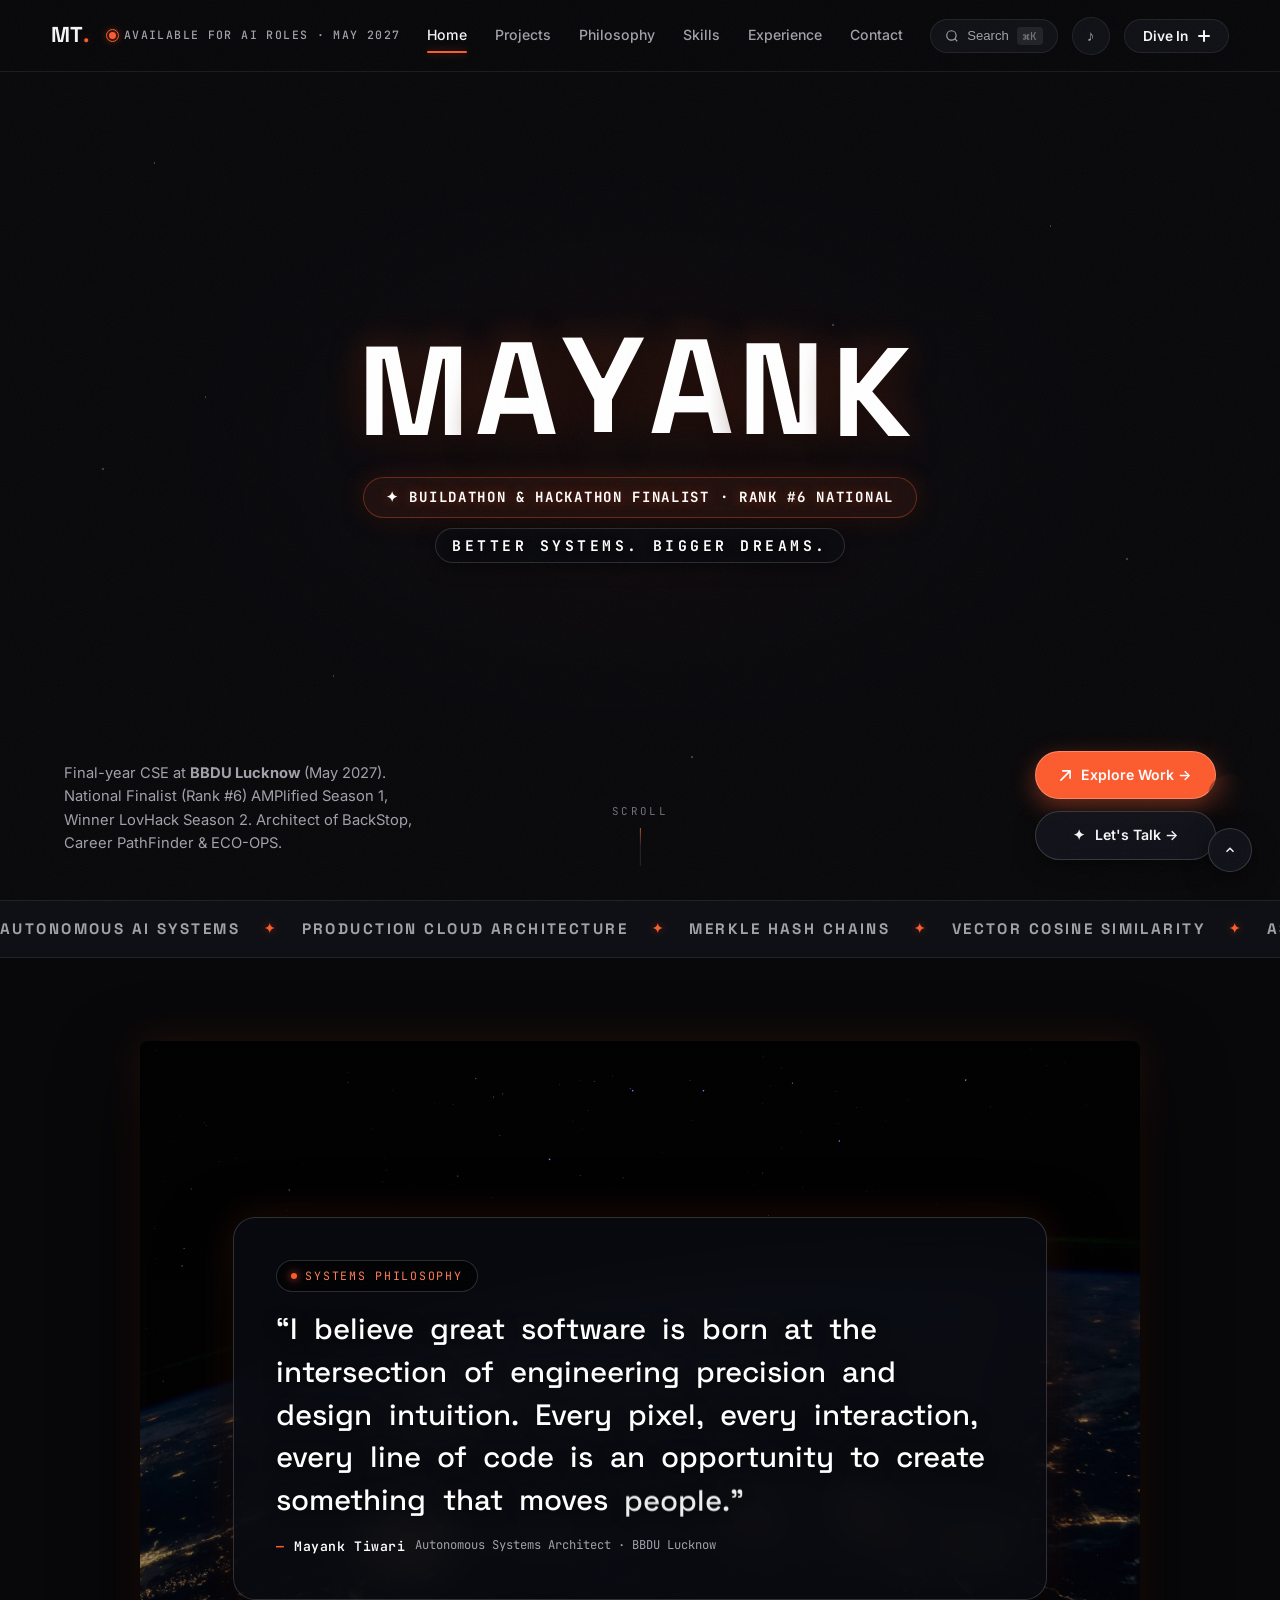
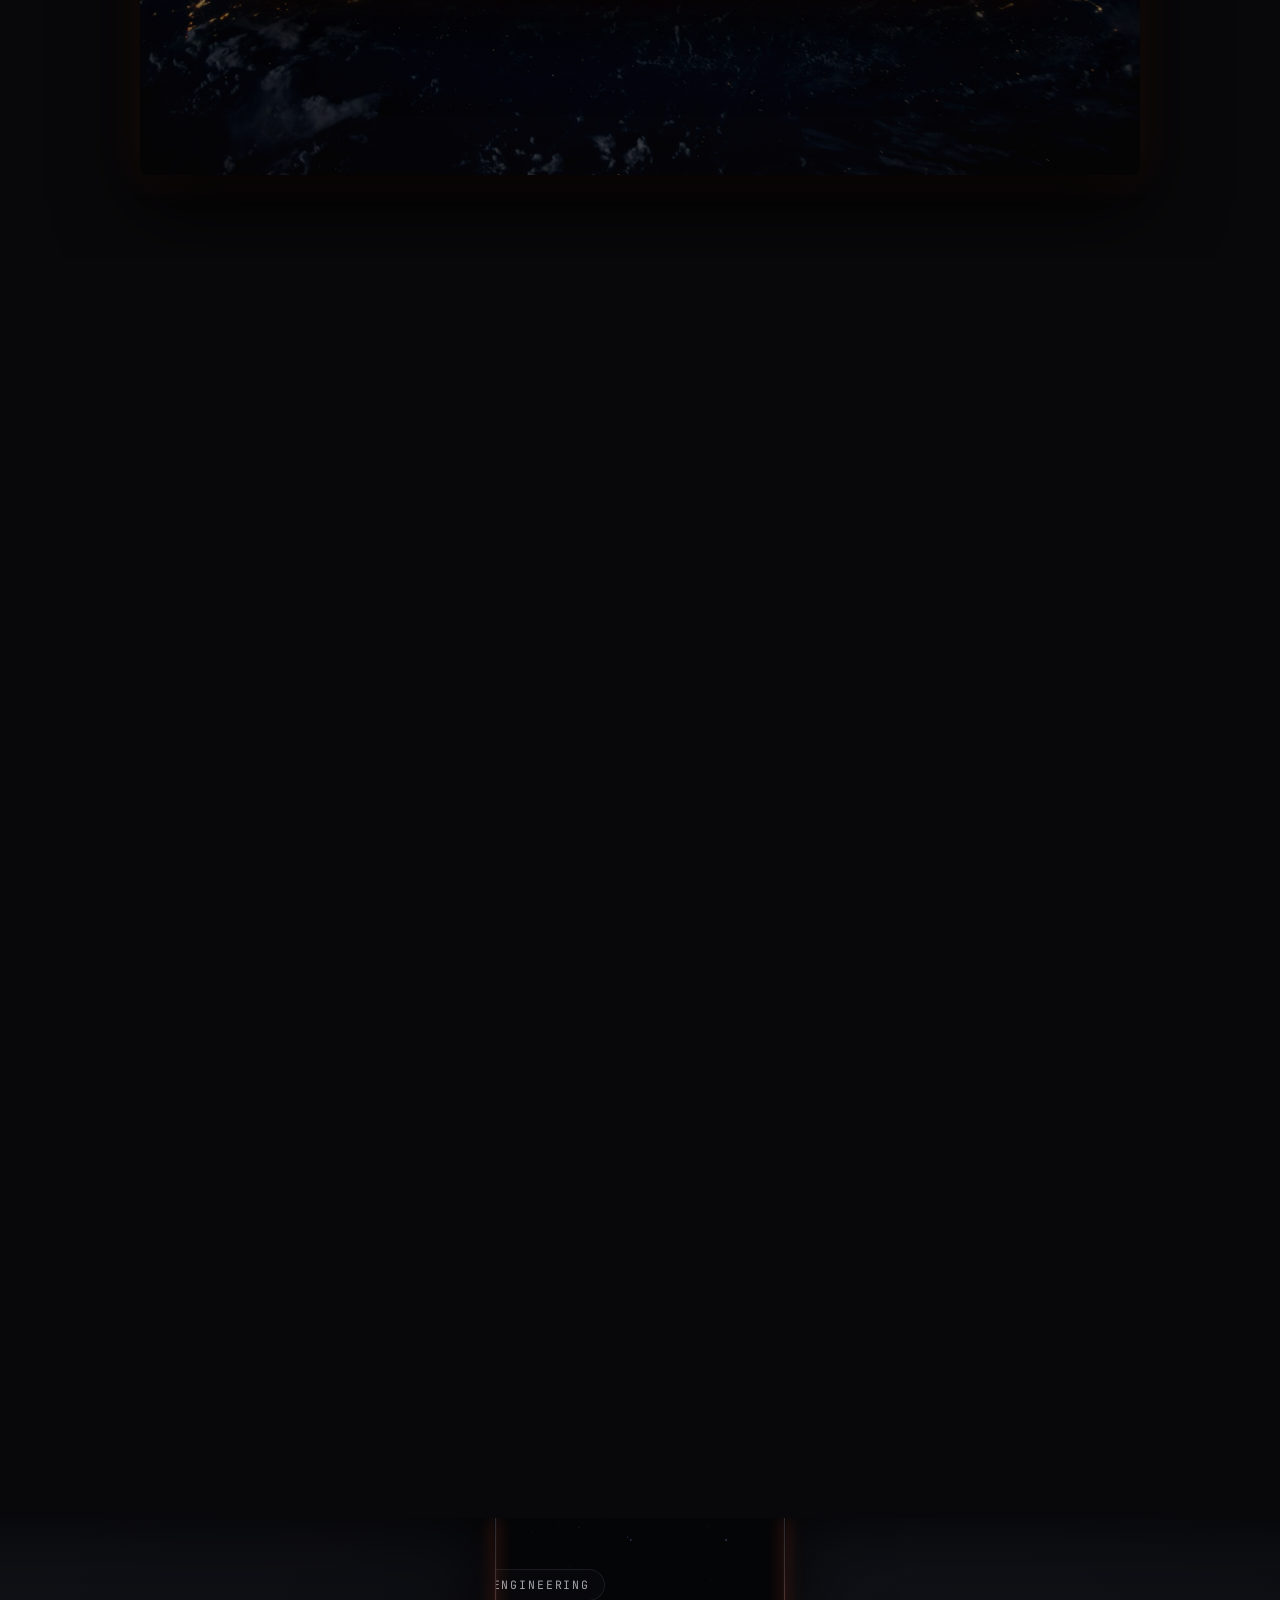
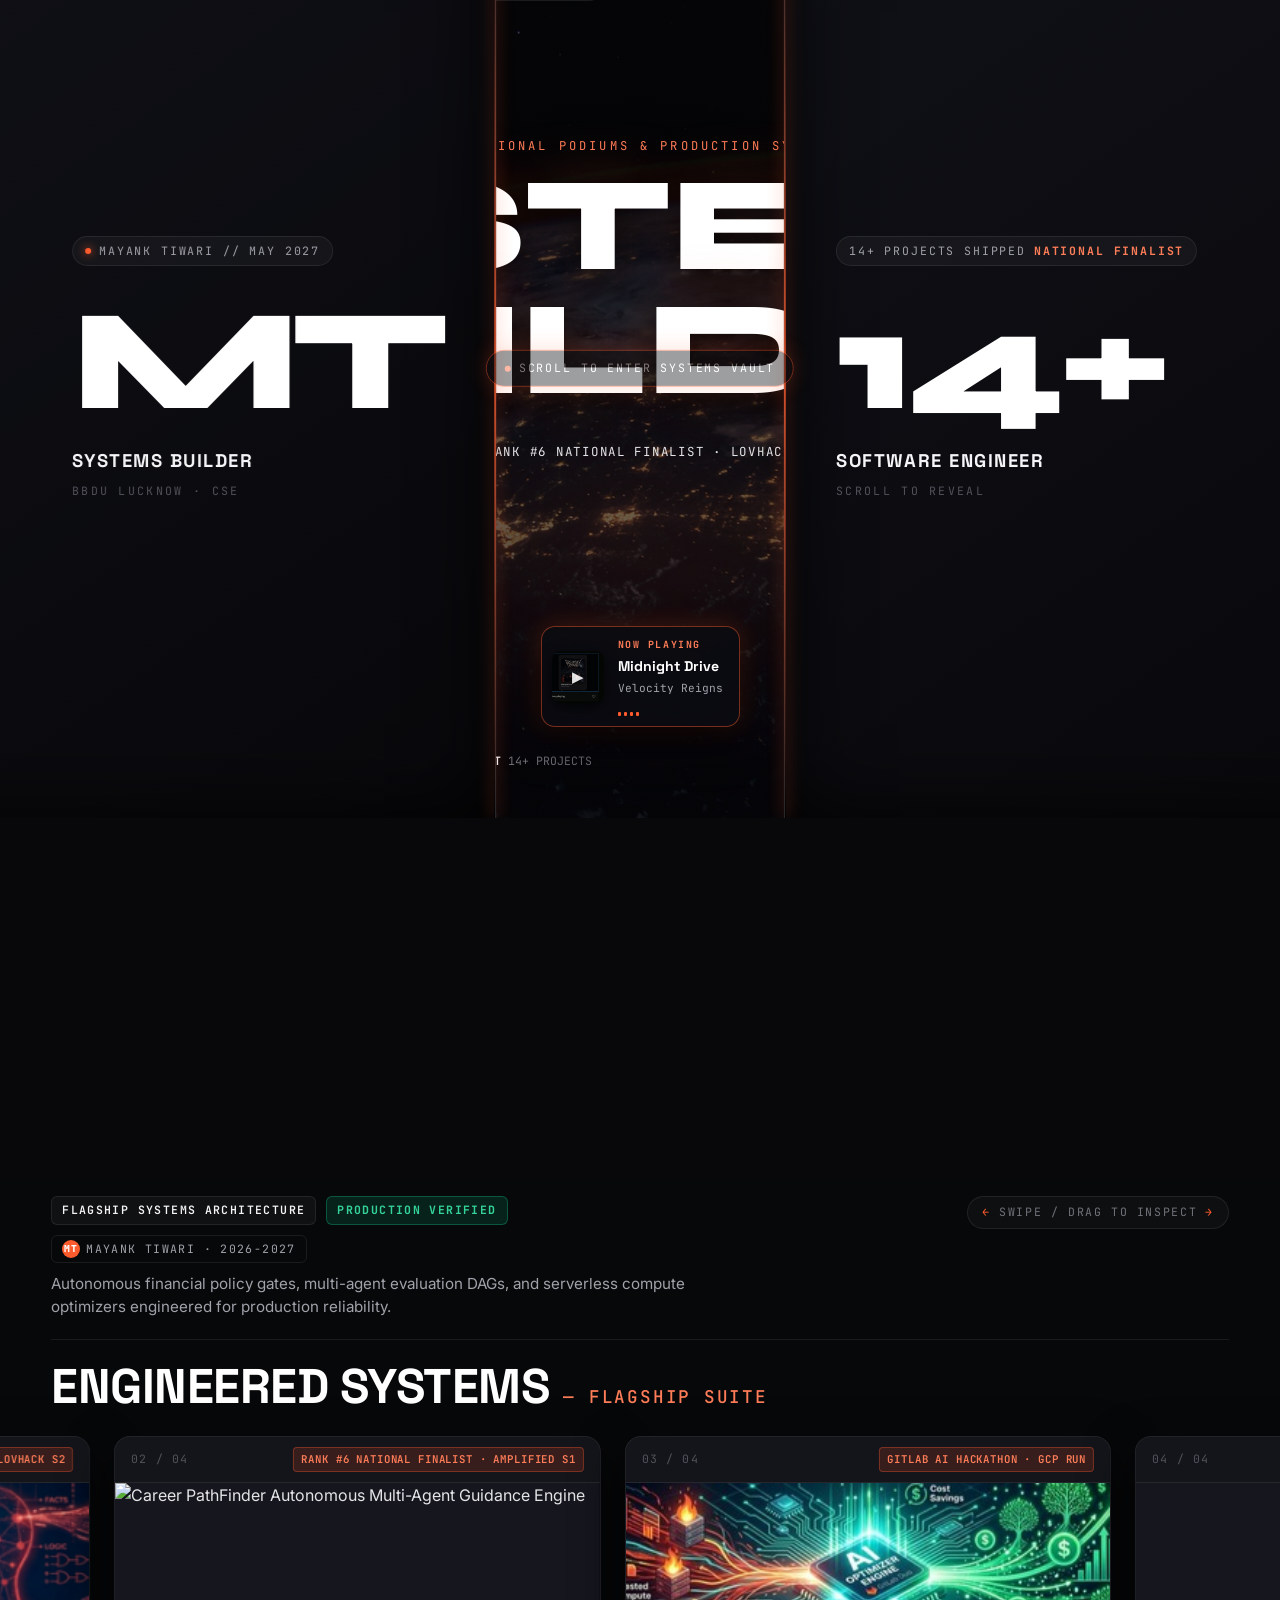
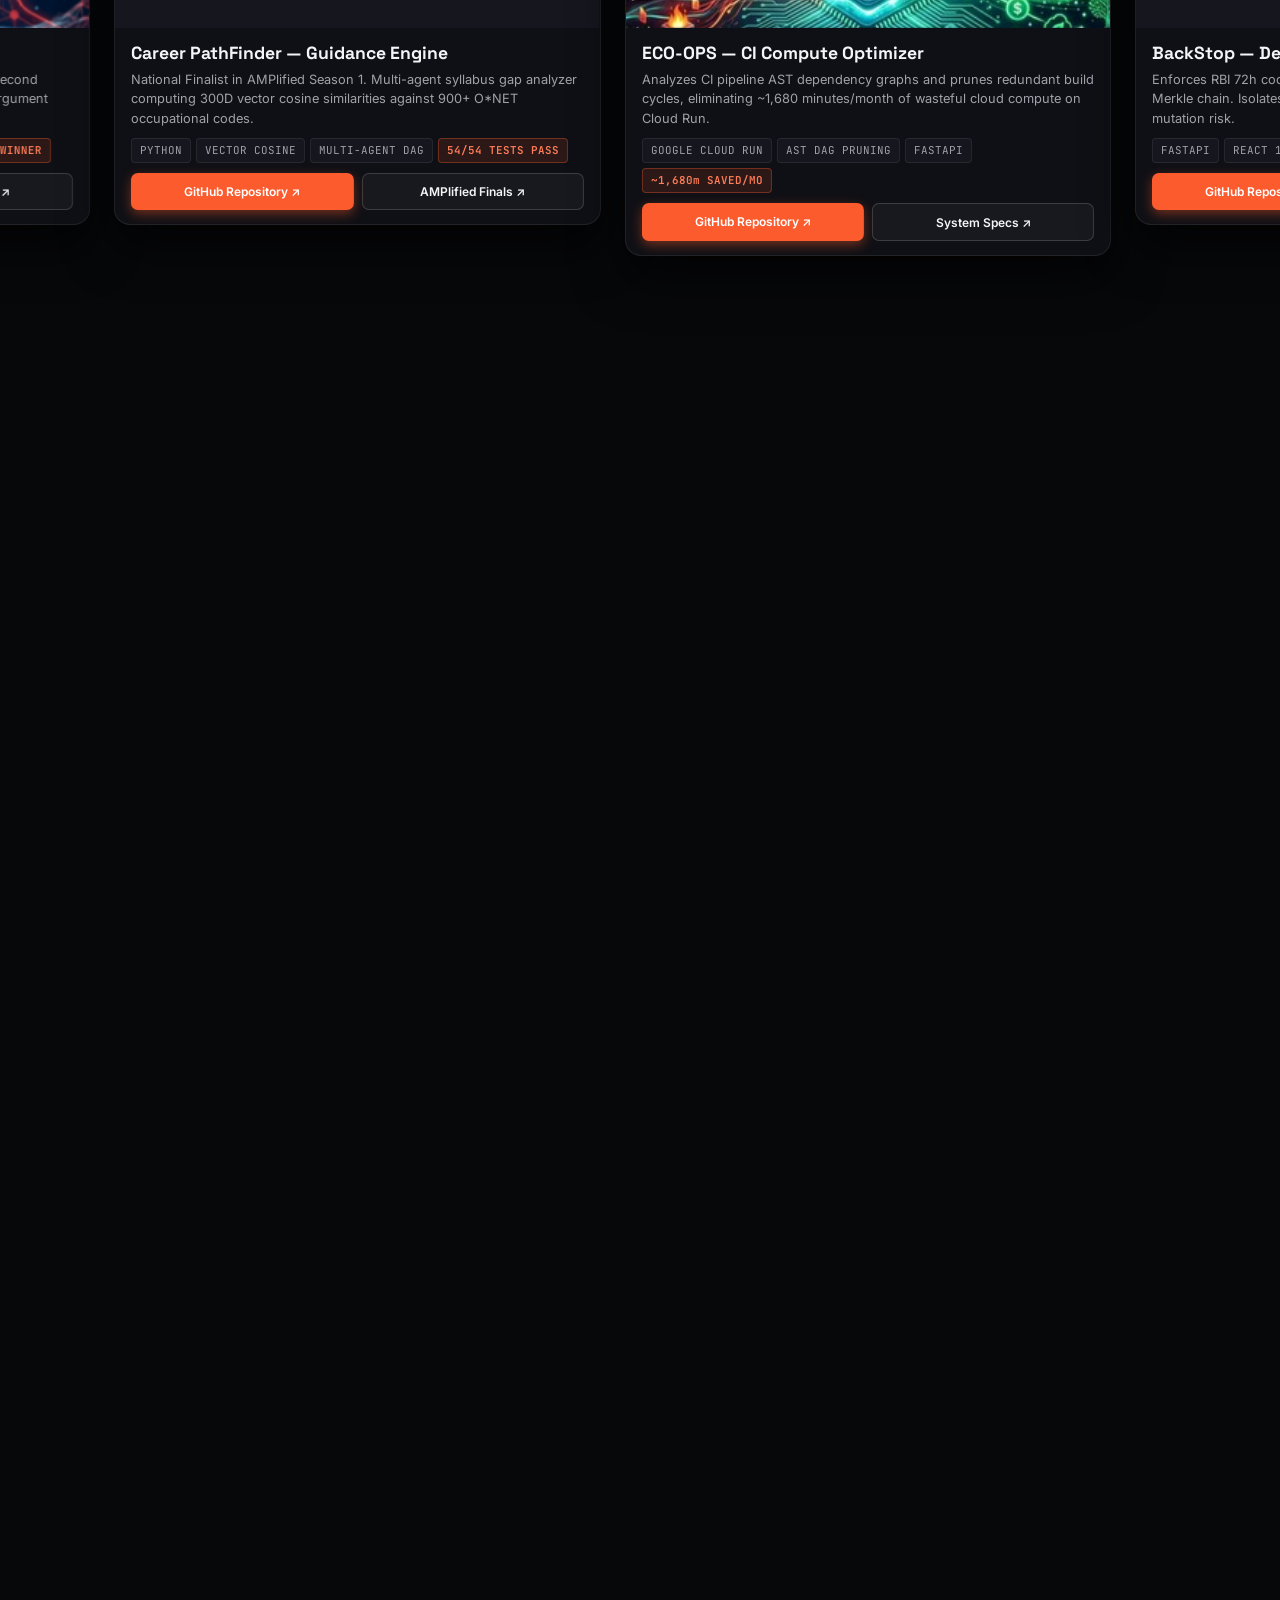
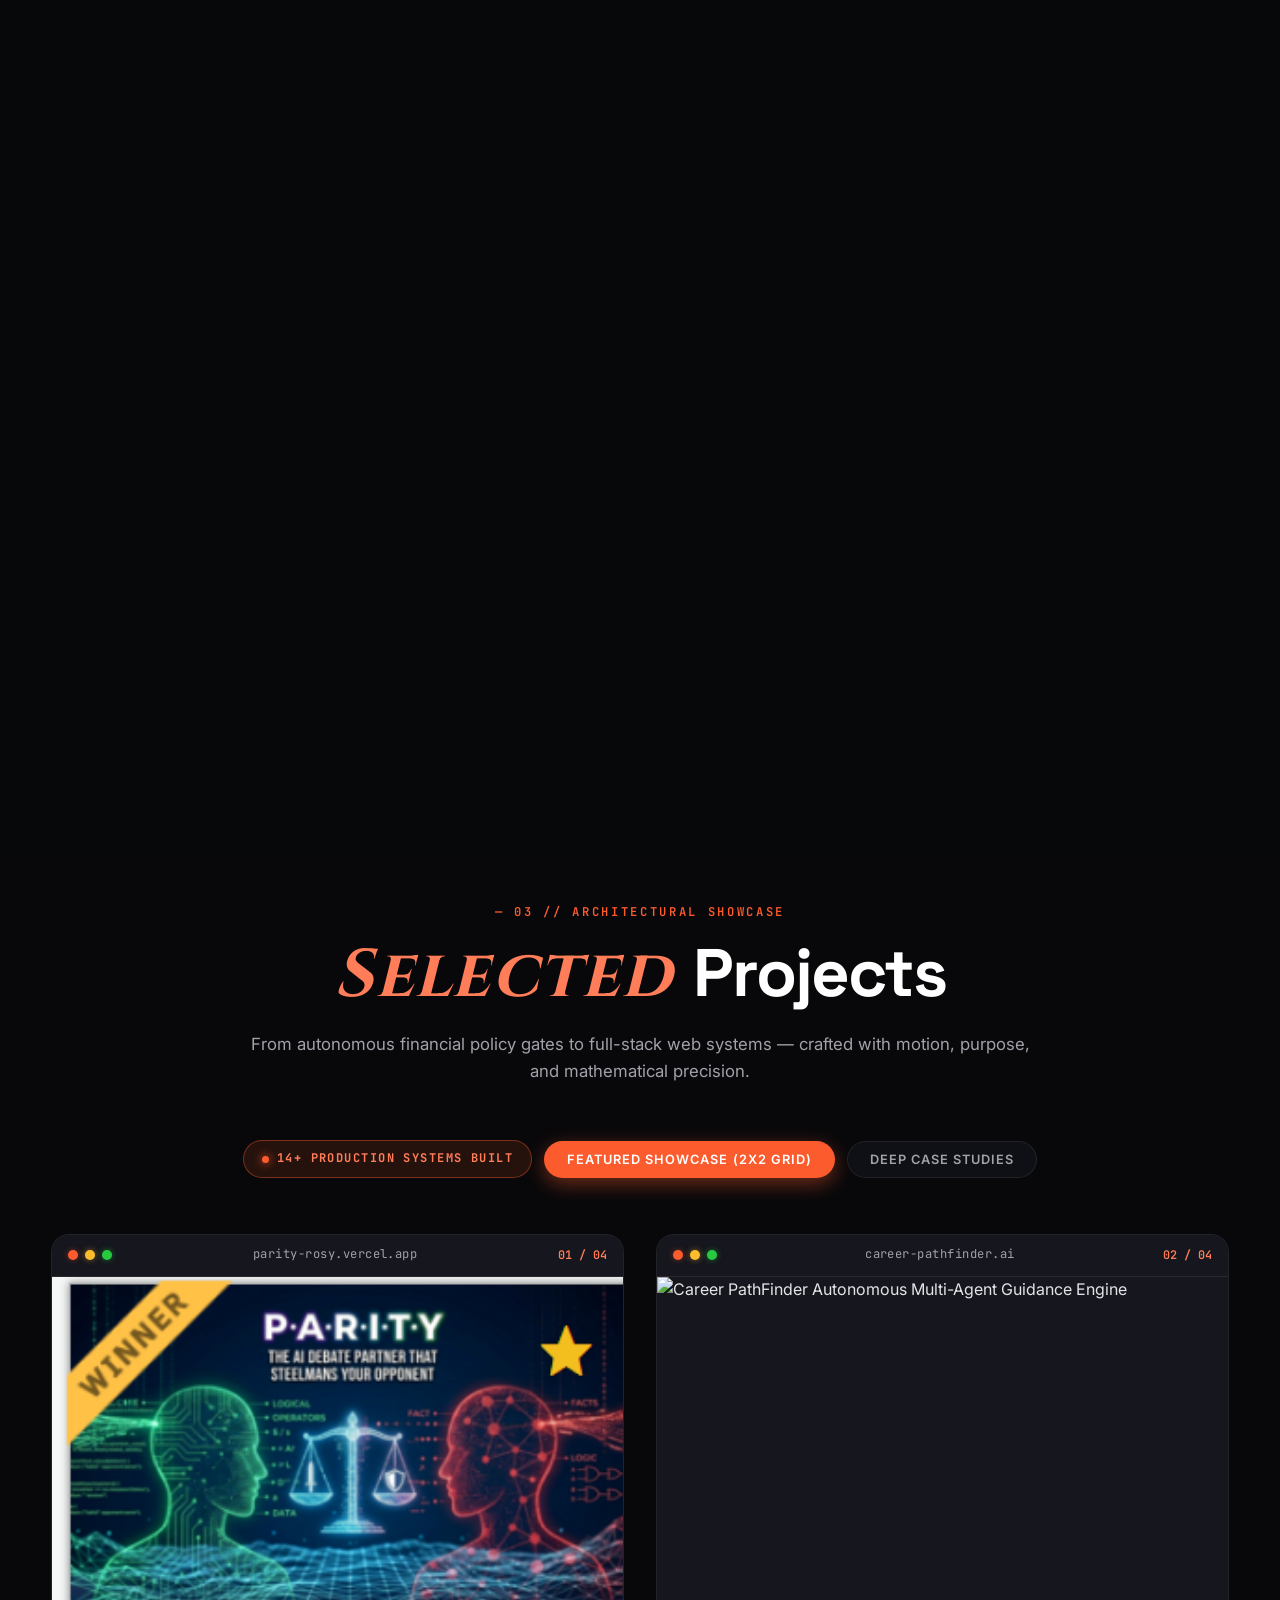
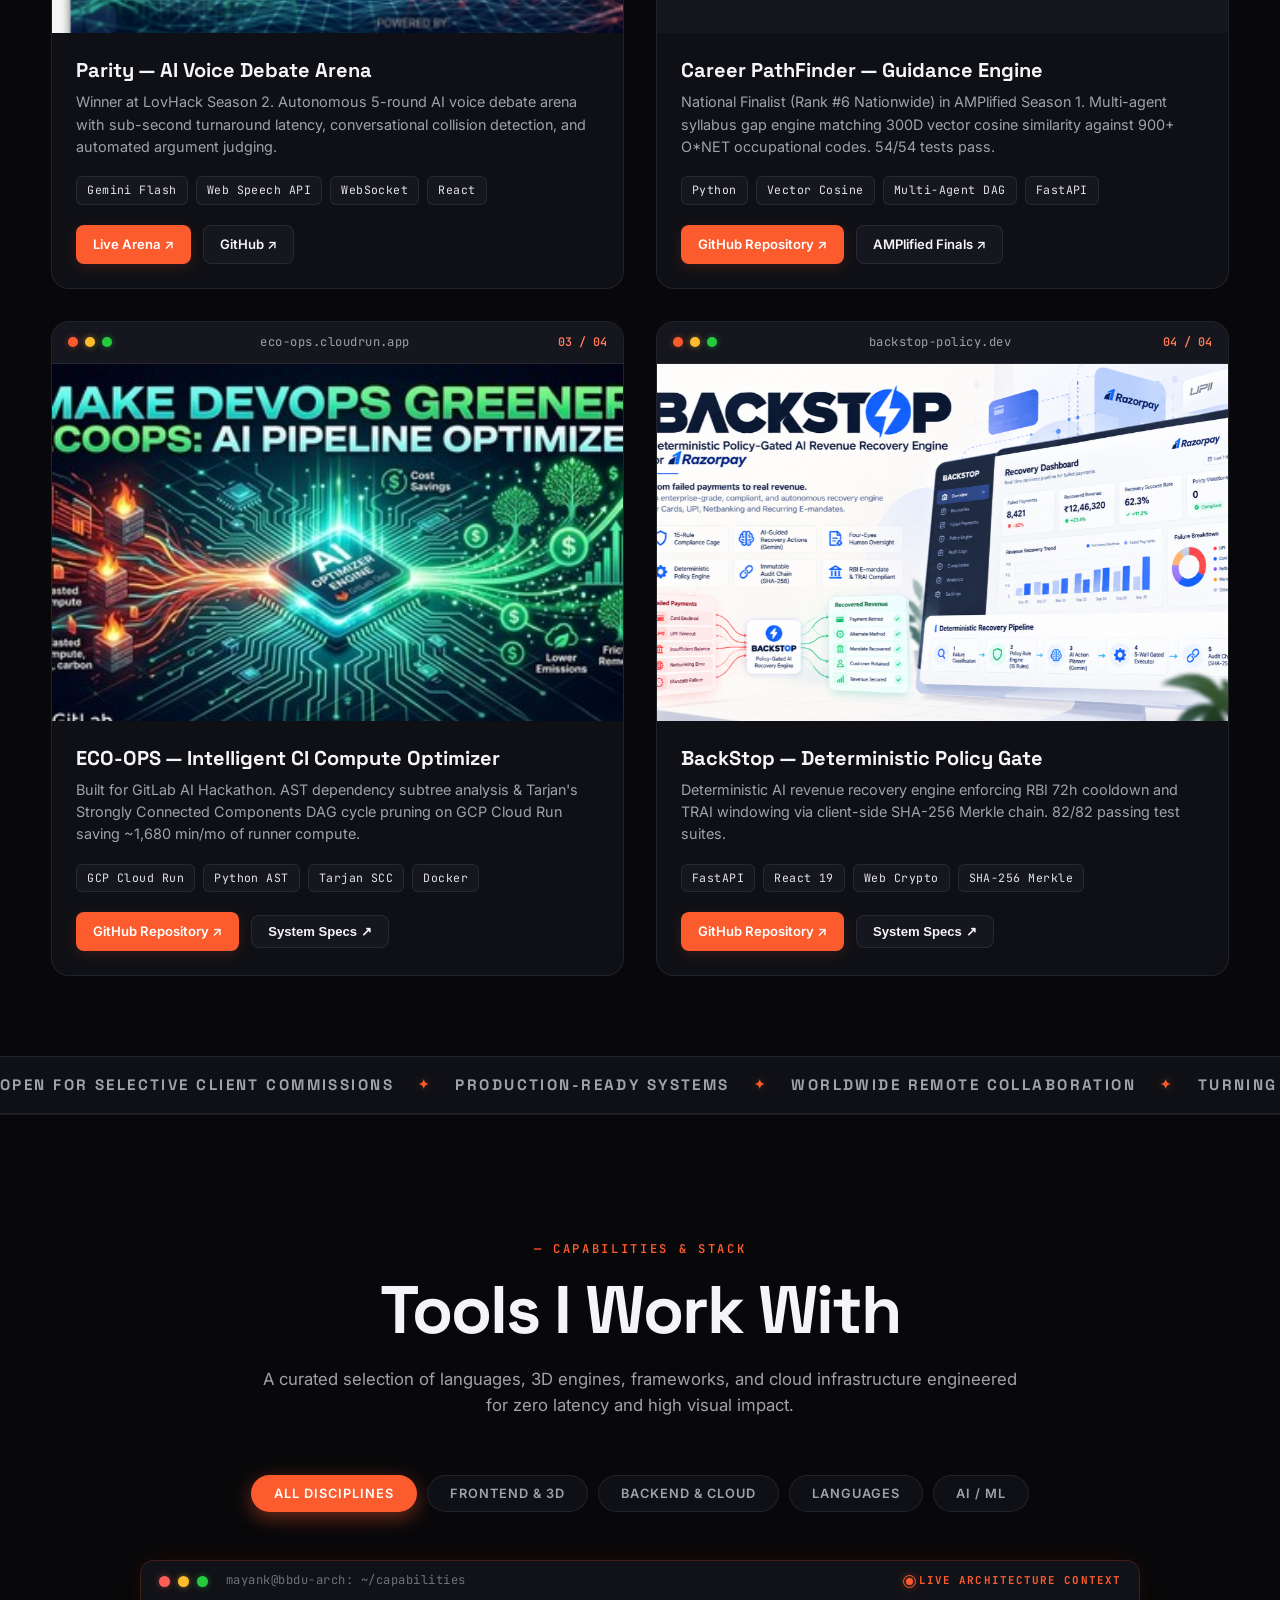
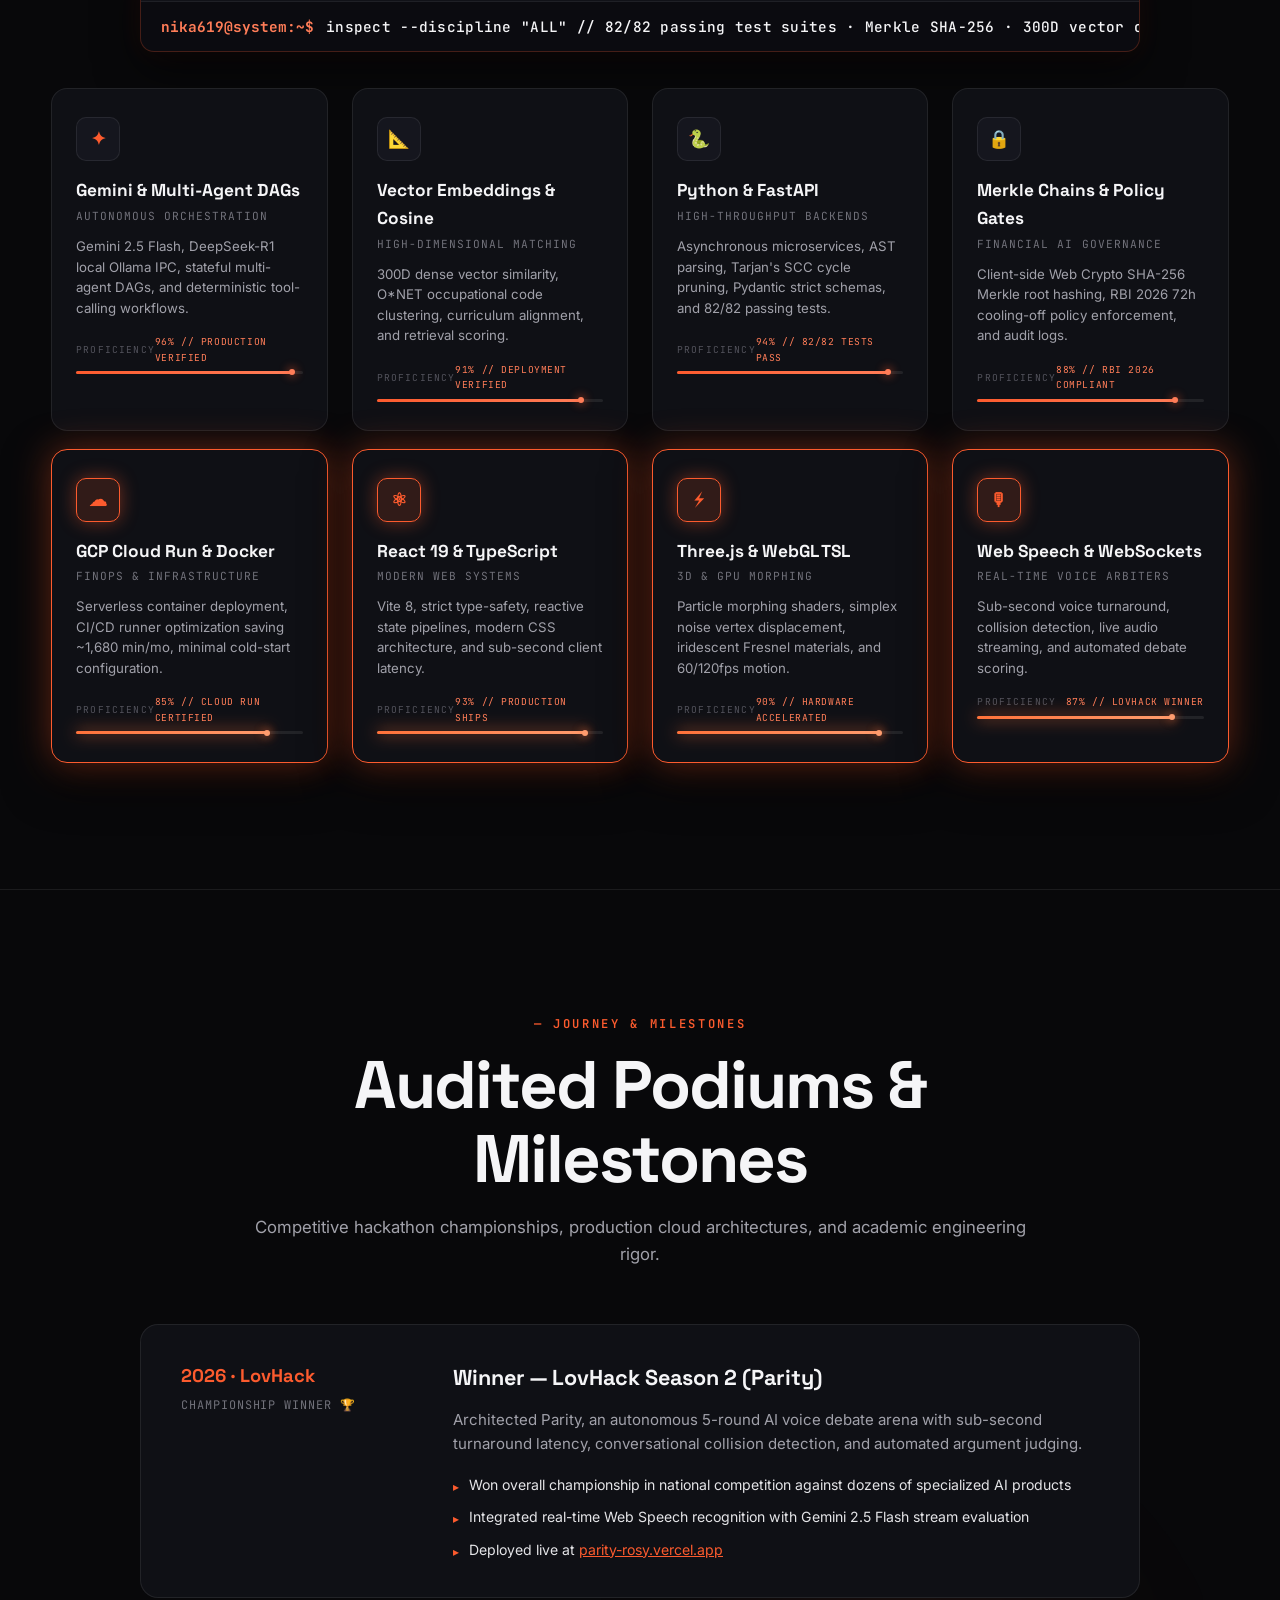
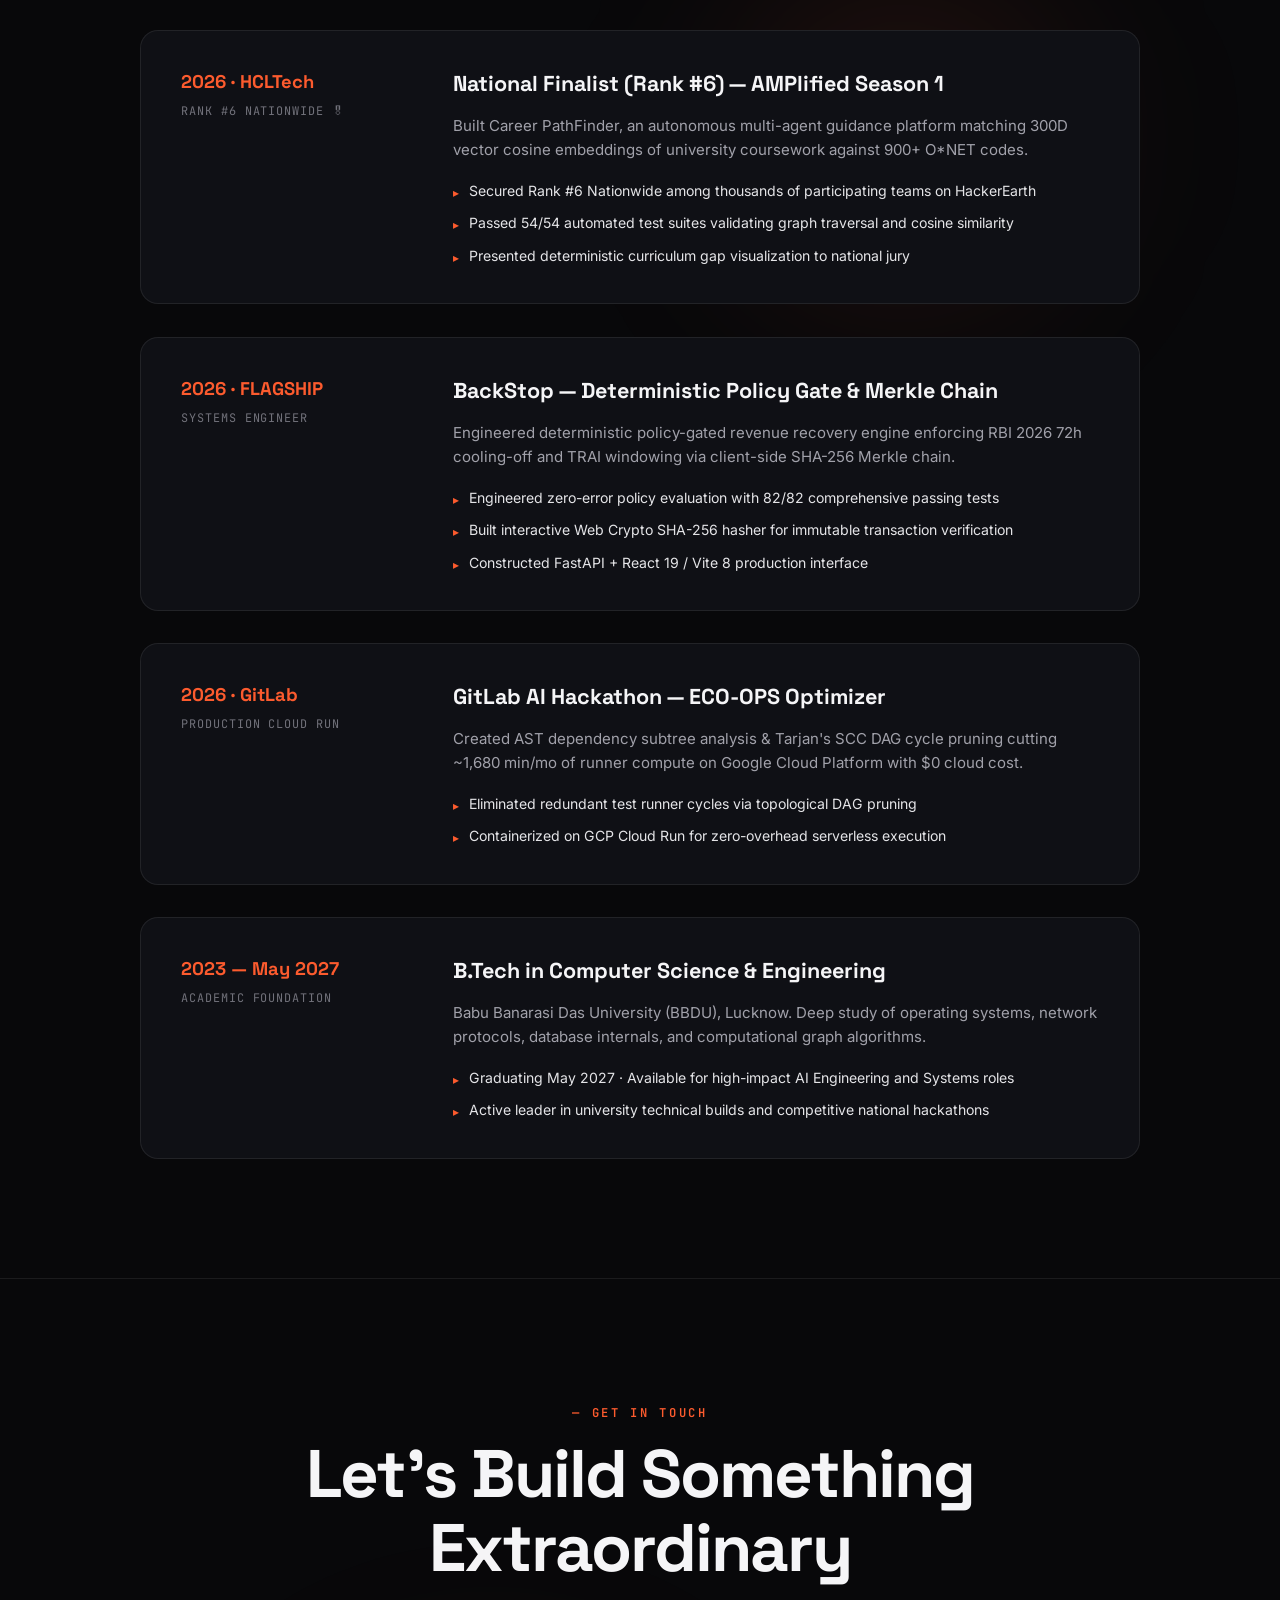
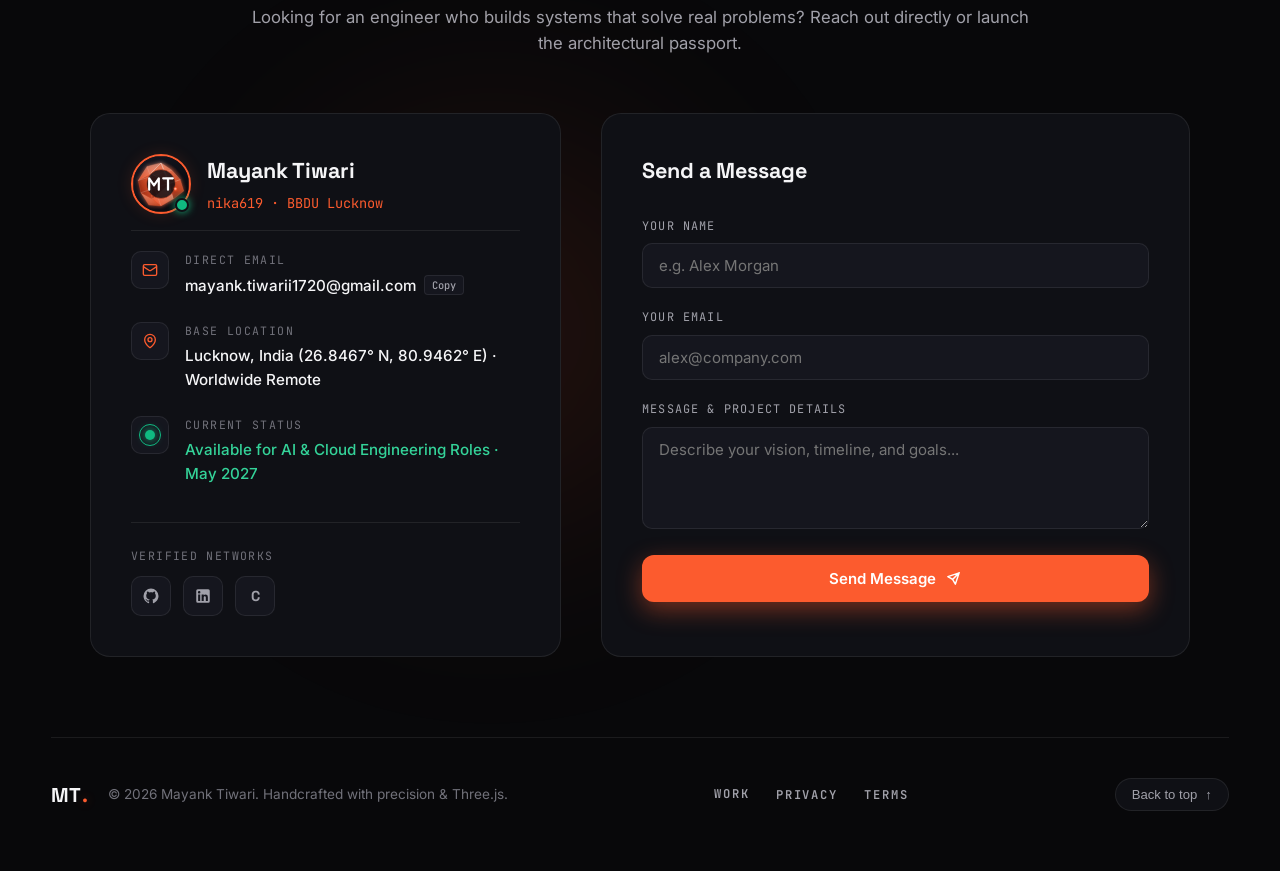
==== commit 7329c2c4: "chore: remove personal photo and use abstract/favicon placeholders" ====
--- a/index.html
+++ b/index.html
@@ -322,7 +322,7 @@
         <!-- Revealed Content Behind The Doors: Mayank Tiwari Architectural Stage -->
         <div class="prague-stage" id="prague-stage">
           <div class="prague-bg-media">
-            <img src="images/mayank_suit.jpg" alt="Mayank Tiwari portrait in executive studio lighting" class="prague-img" id="prague-img" loading="lazy">
+            <img src="images/philosophy-bg.jpg" alt="Abstract dark scene" class="prague-img" id="prague-img" loading="lazy">
             <div class="prague-overlay-scrim"></div>
             <div class="prague-ambient-glow"></div>
           </div>
@@ -1268,7 +1268,7 @@
           <div class="glass-card contact-details-box reveal-on-scroll">
             <div class="contact-profile-header">
               <div class="contact-avatar-wrap">
-                <img src="images/mayank_suit.jpg" alt="Mayank Tiwari portrait" class="contact-avatar-img">
+                <img src="favicon.svg" alt="Mayank Tiwari Avatar" class="contact-avatar-img">
                 <span class="contact-avatar-status" title="Active &amp; Ready for Roles"></span>
               </div>
               <div>
@@ -1515,7 +1515,7 @@
           <!-- Left Identity Column -->
           <div class="pokopia-hero-col">
             <div class="pokopia-avatar-frame">
-              <img src="images/mayank_suit.jpg" alt="Mayank Tiwari portrait" class="pokopia-avatar-img">
+              <img src="favicon.svg" alt="Mayank Tiwari Avatar" class="pokopia-avatar-img">
               <div class="pokopia-avatar-stamp">RANK #6 NAT'L</div>
             </div>
             <h2 class="pokopia-name" id="pokopia-title">Mayank Tiwari</h2>
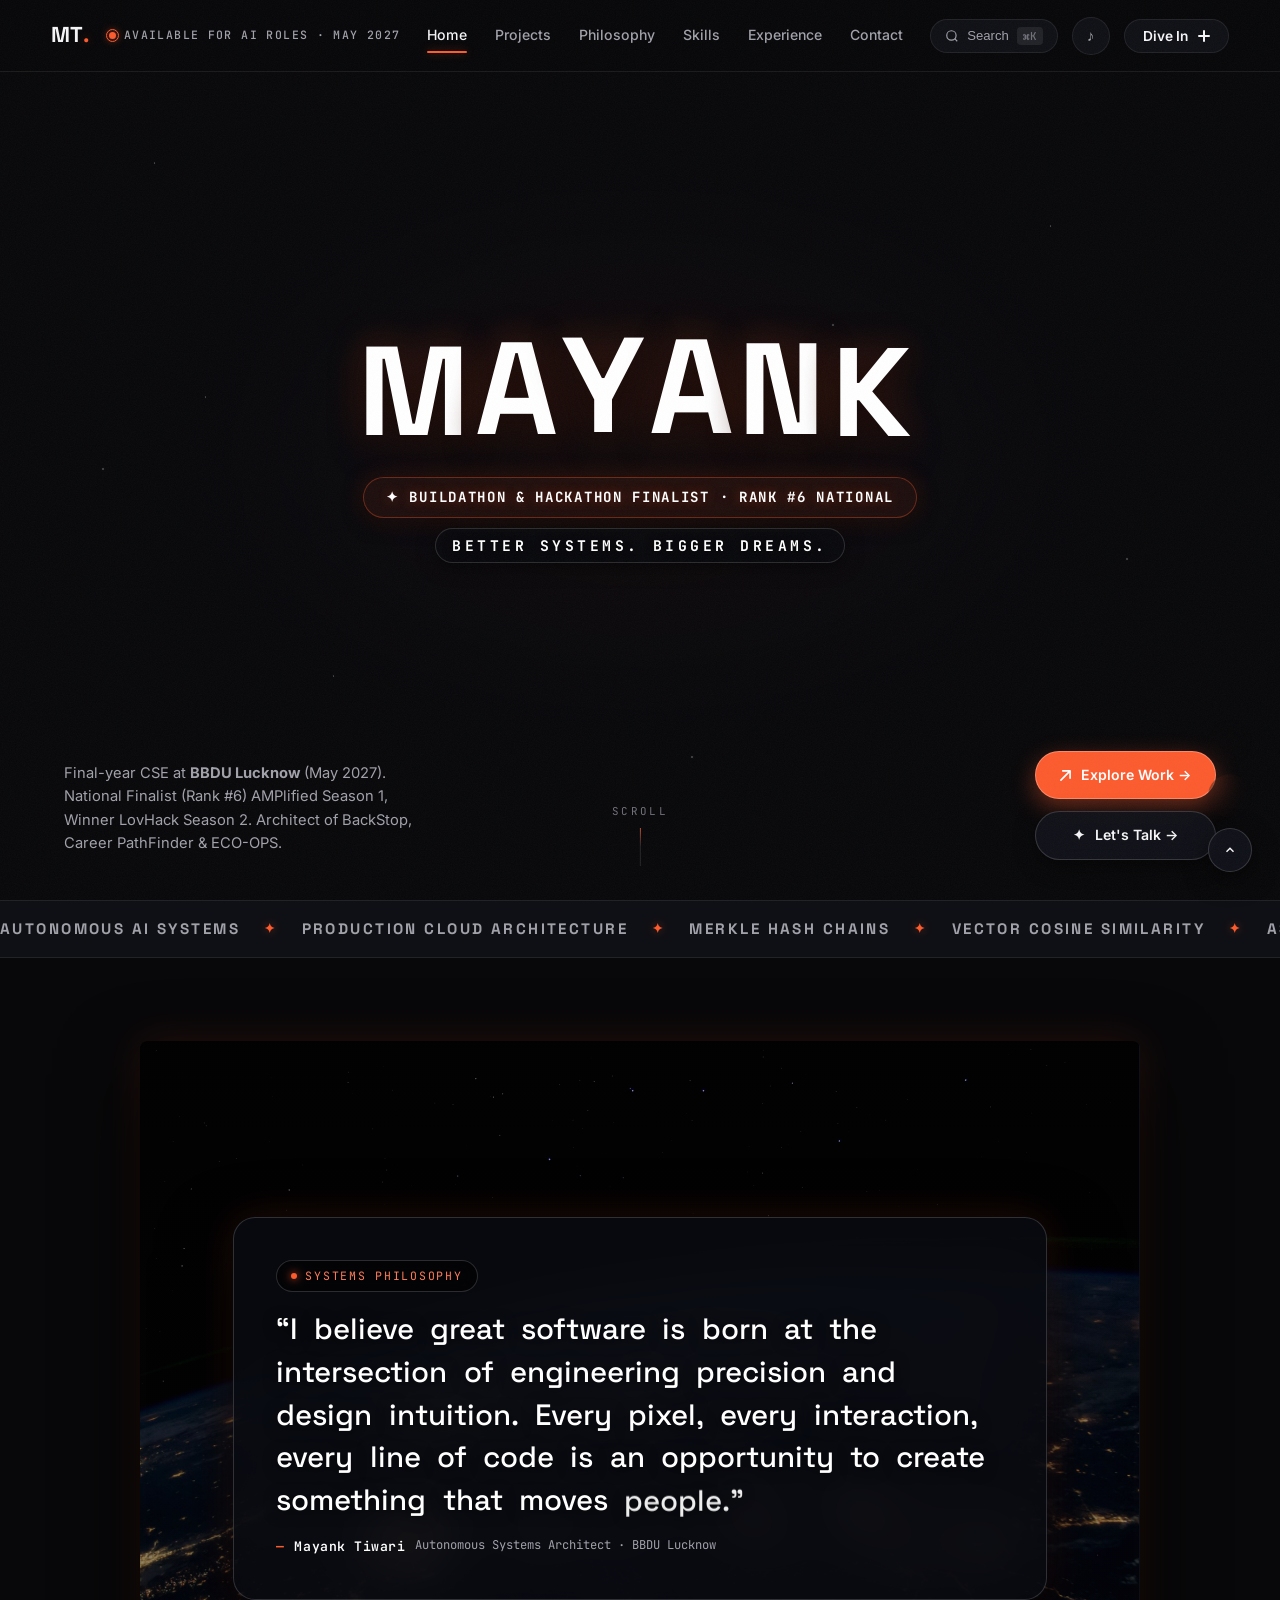
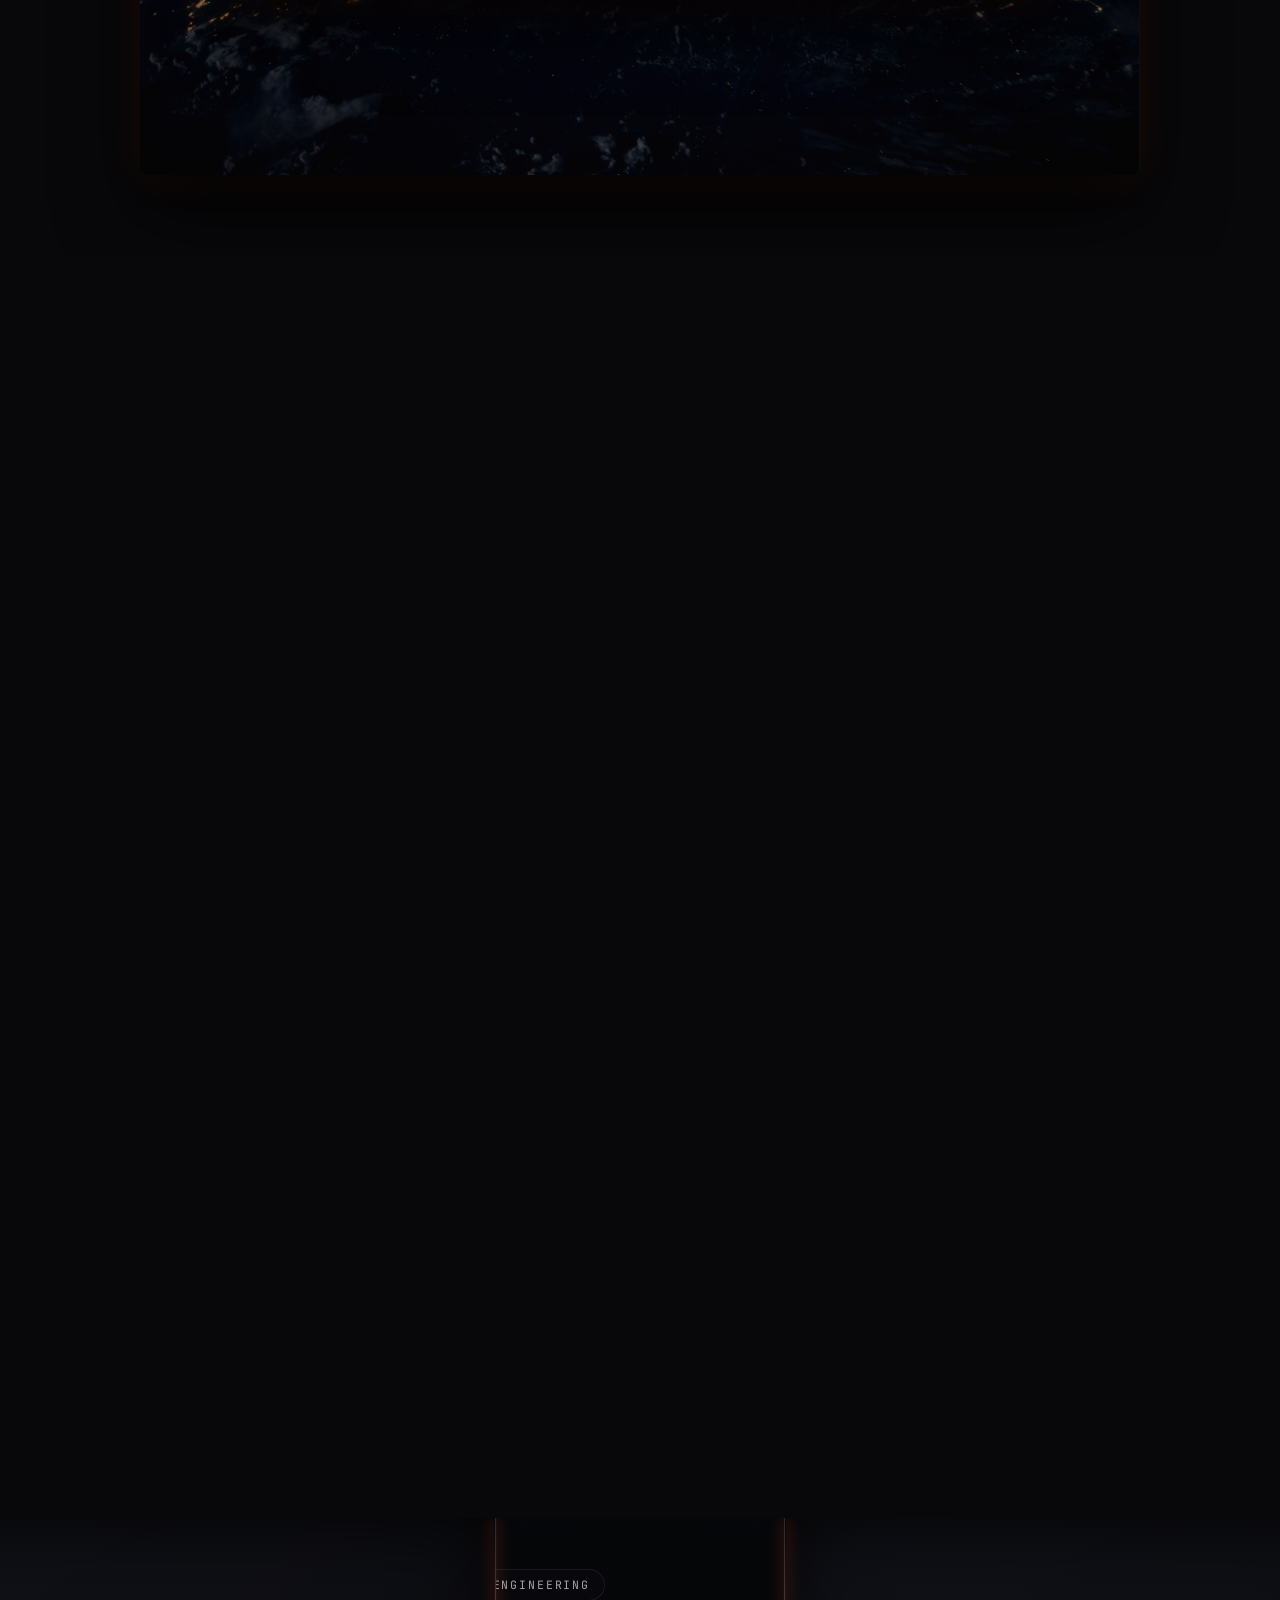
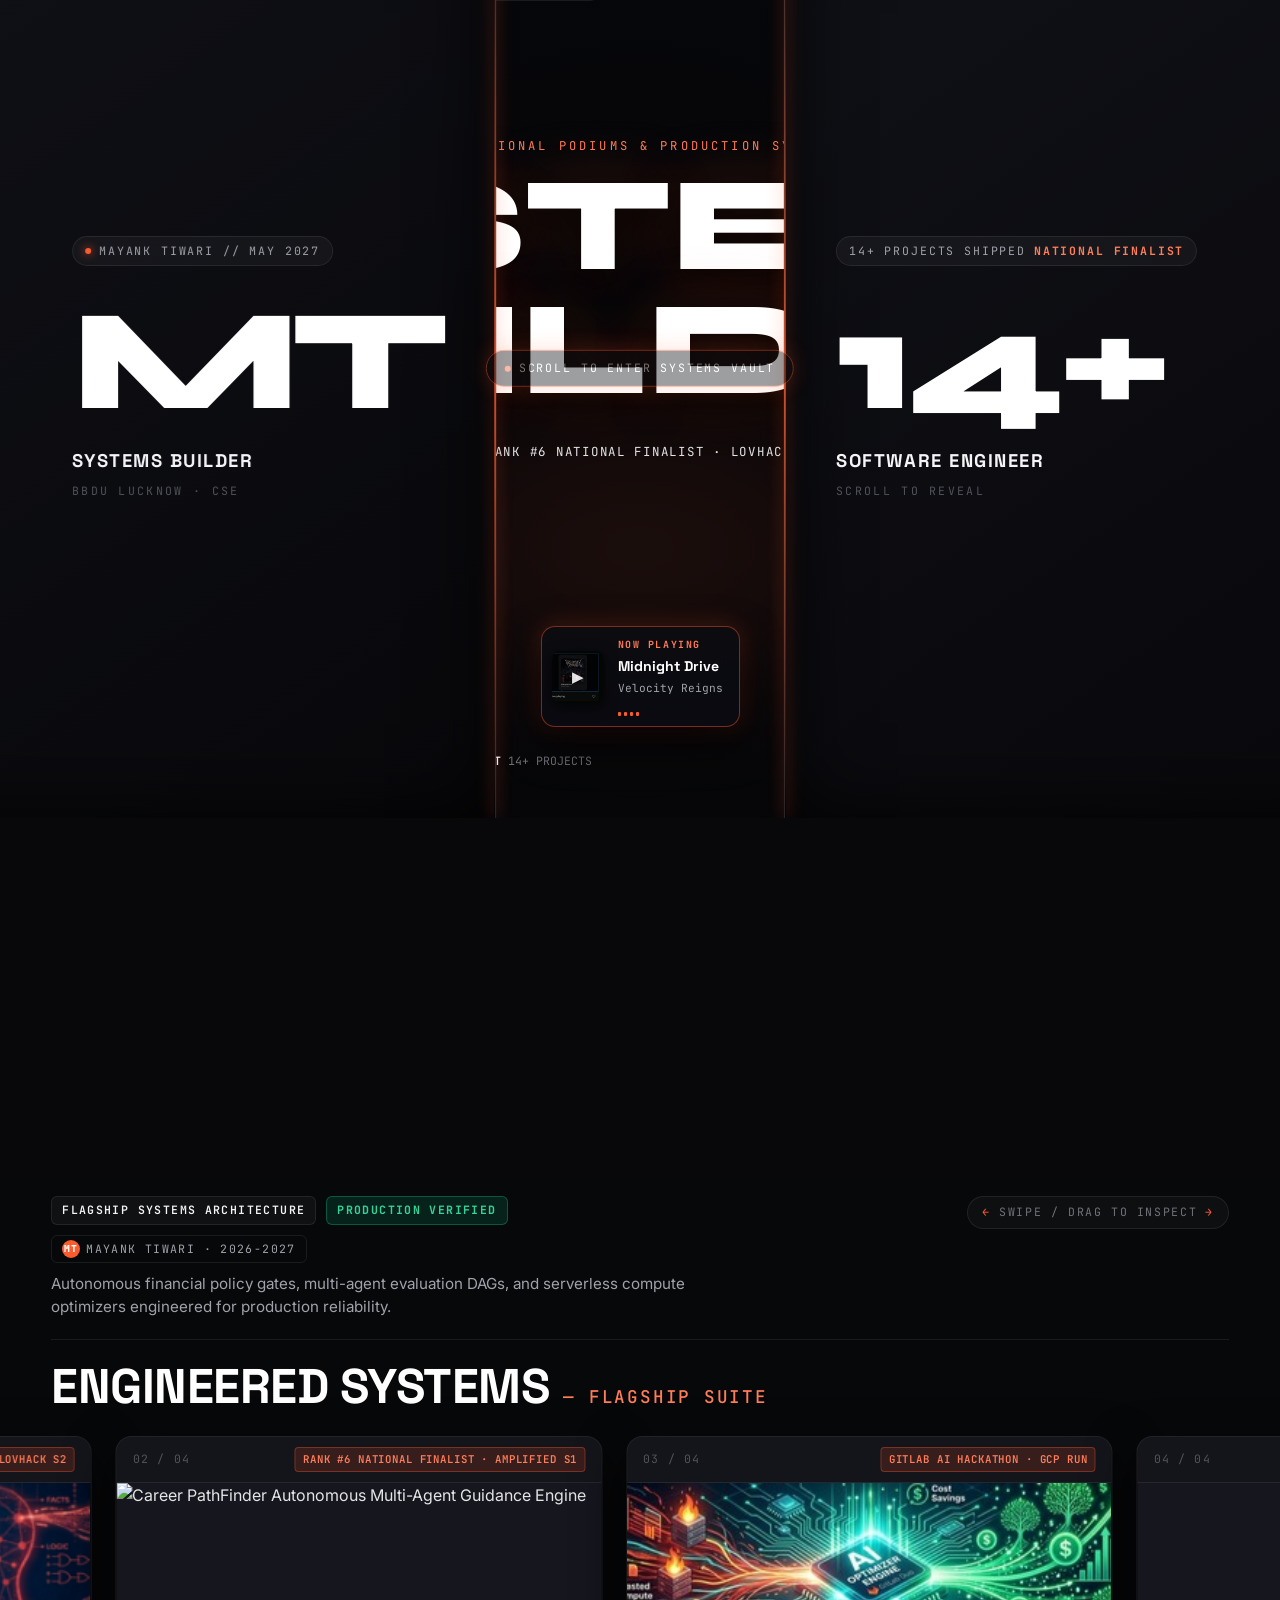
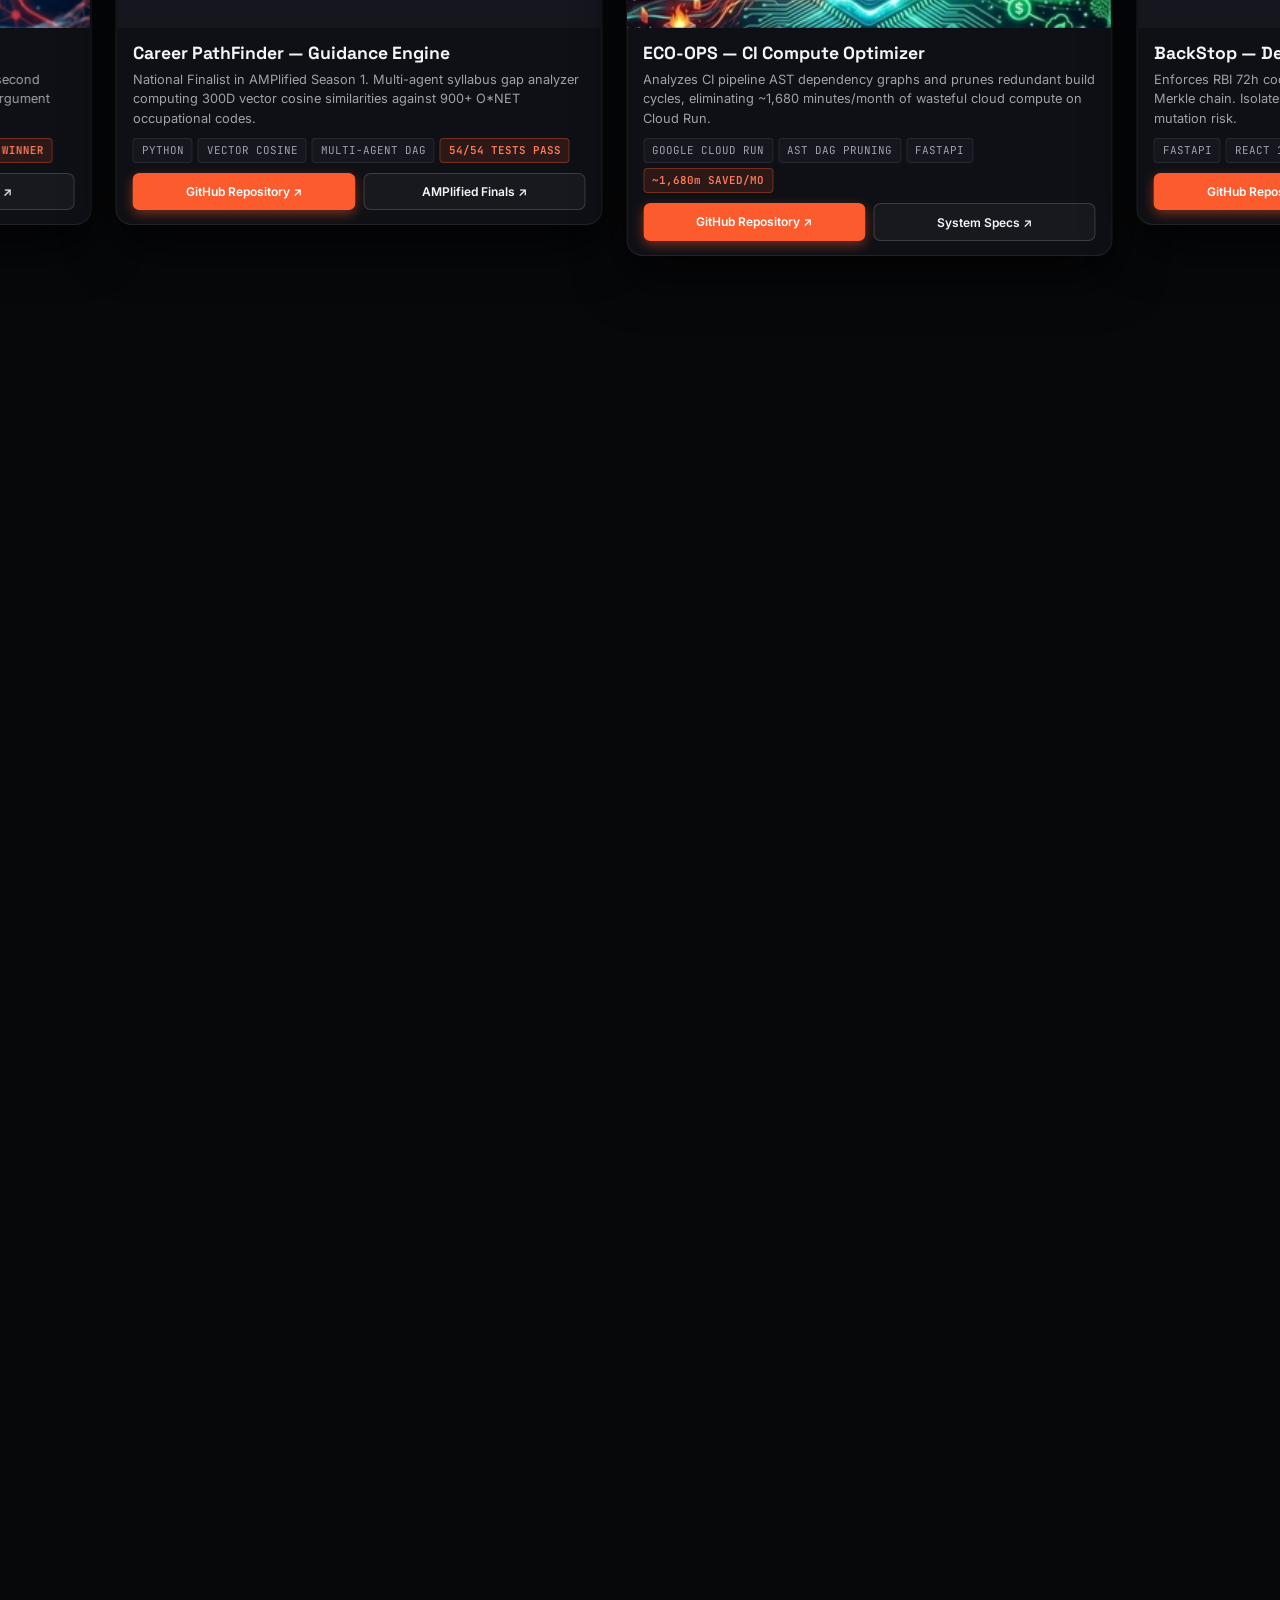
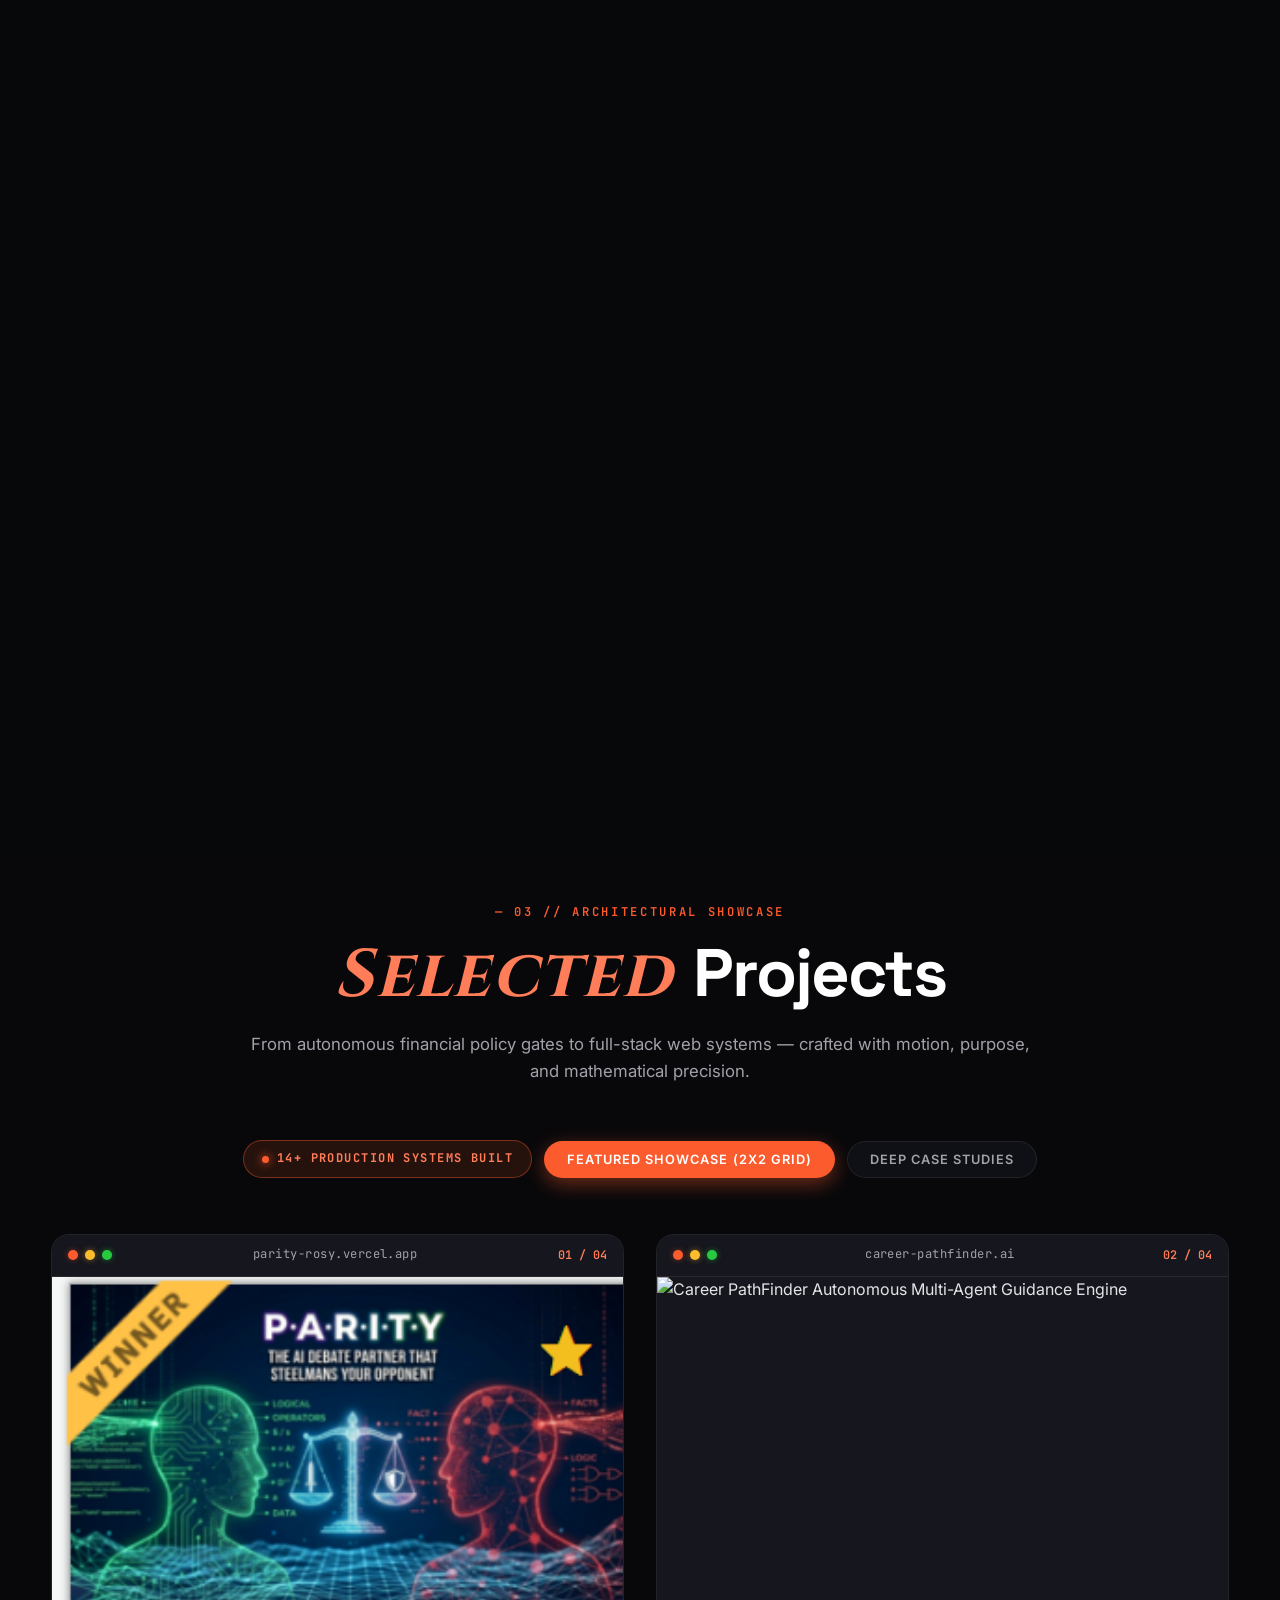
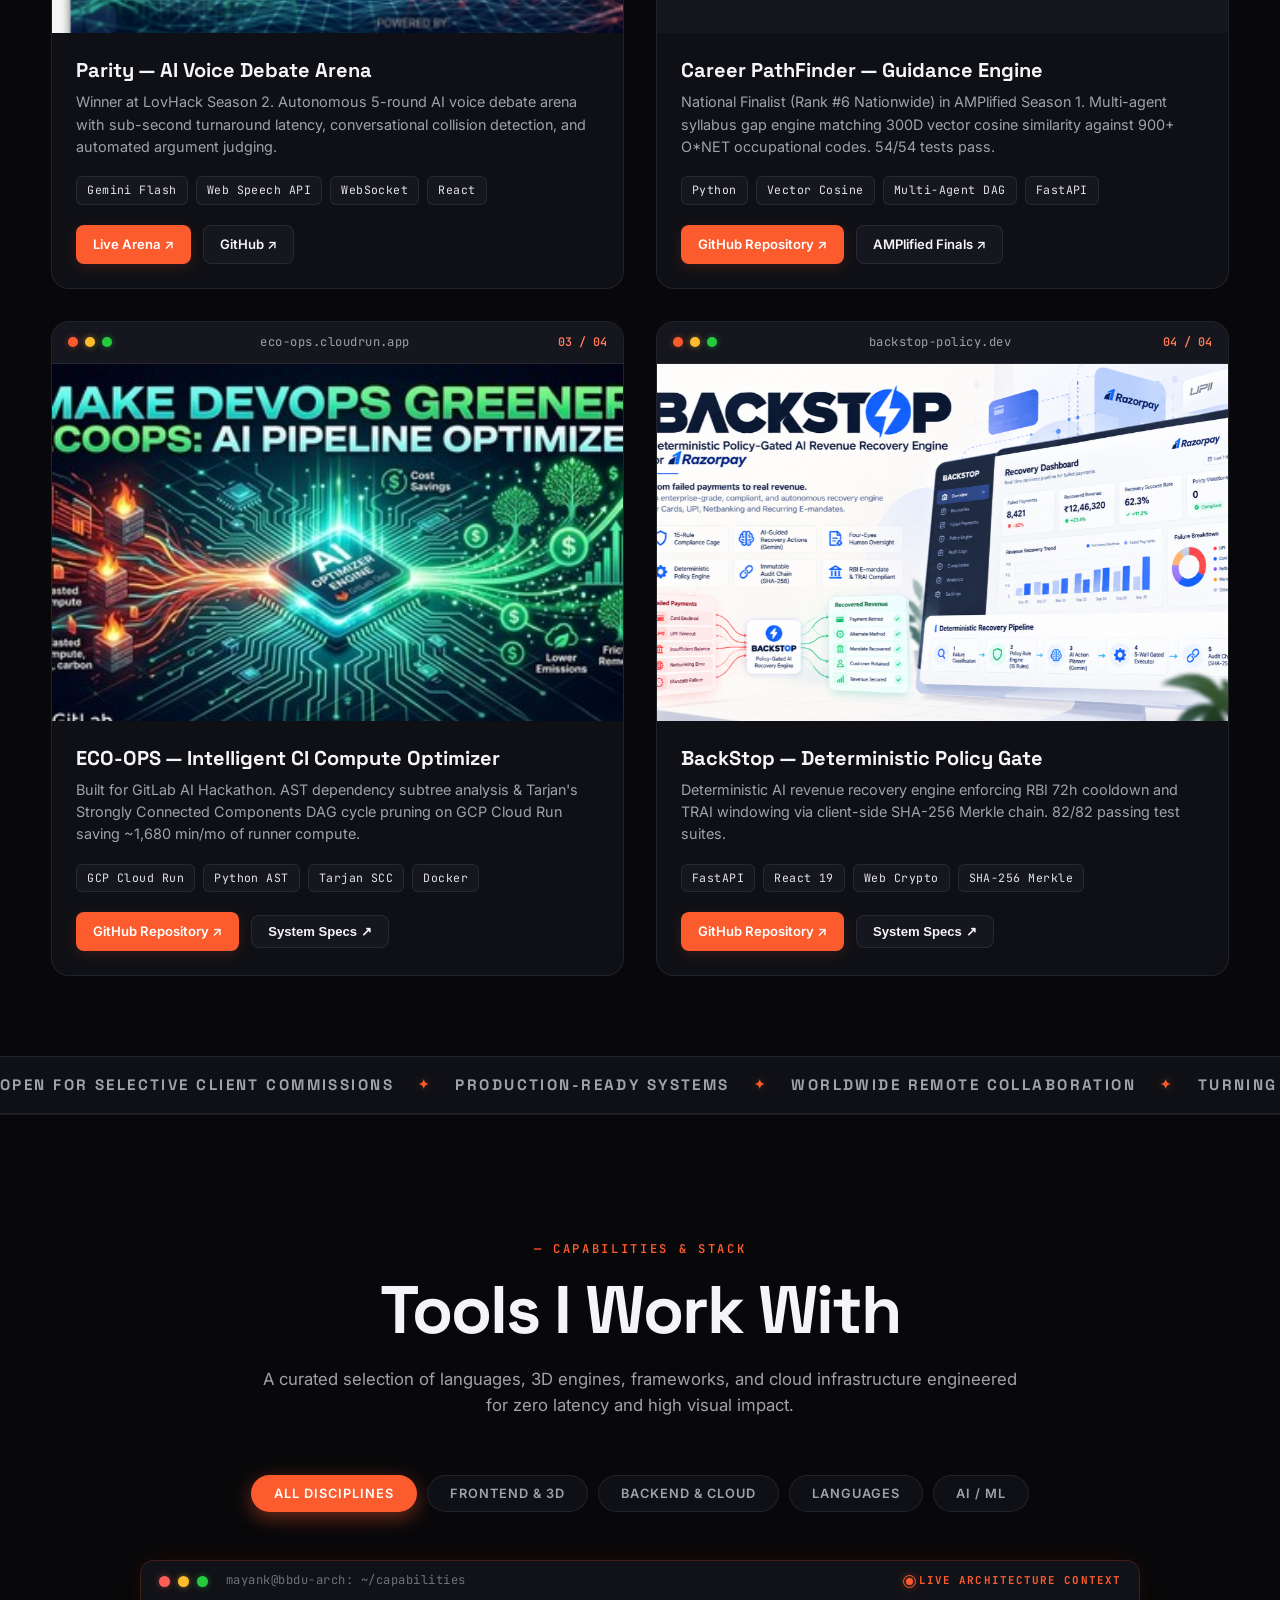
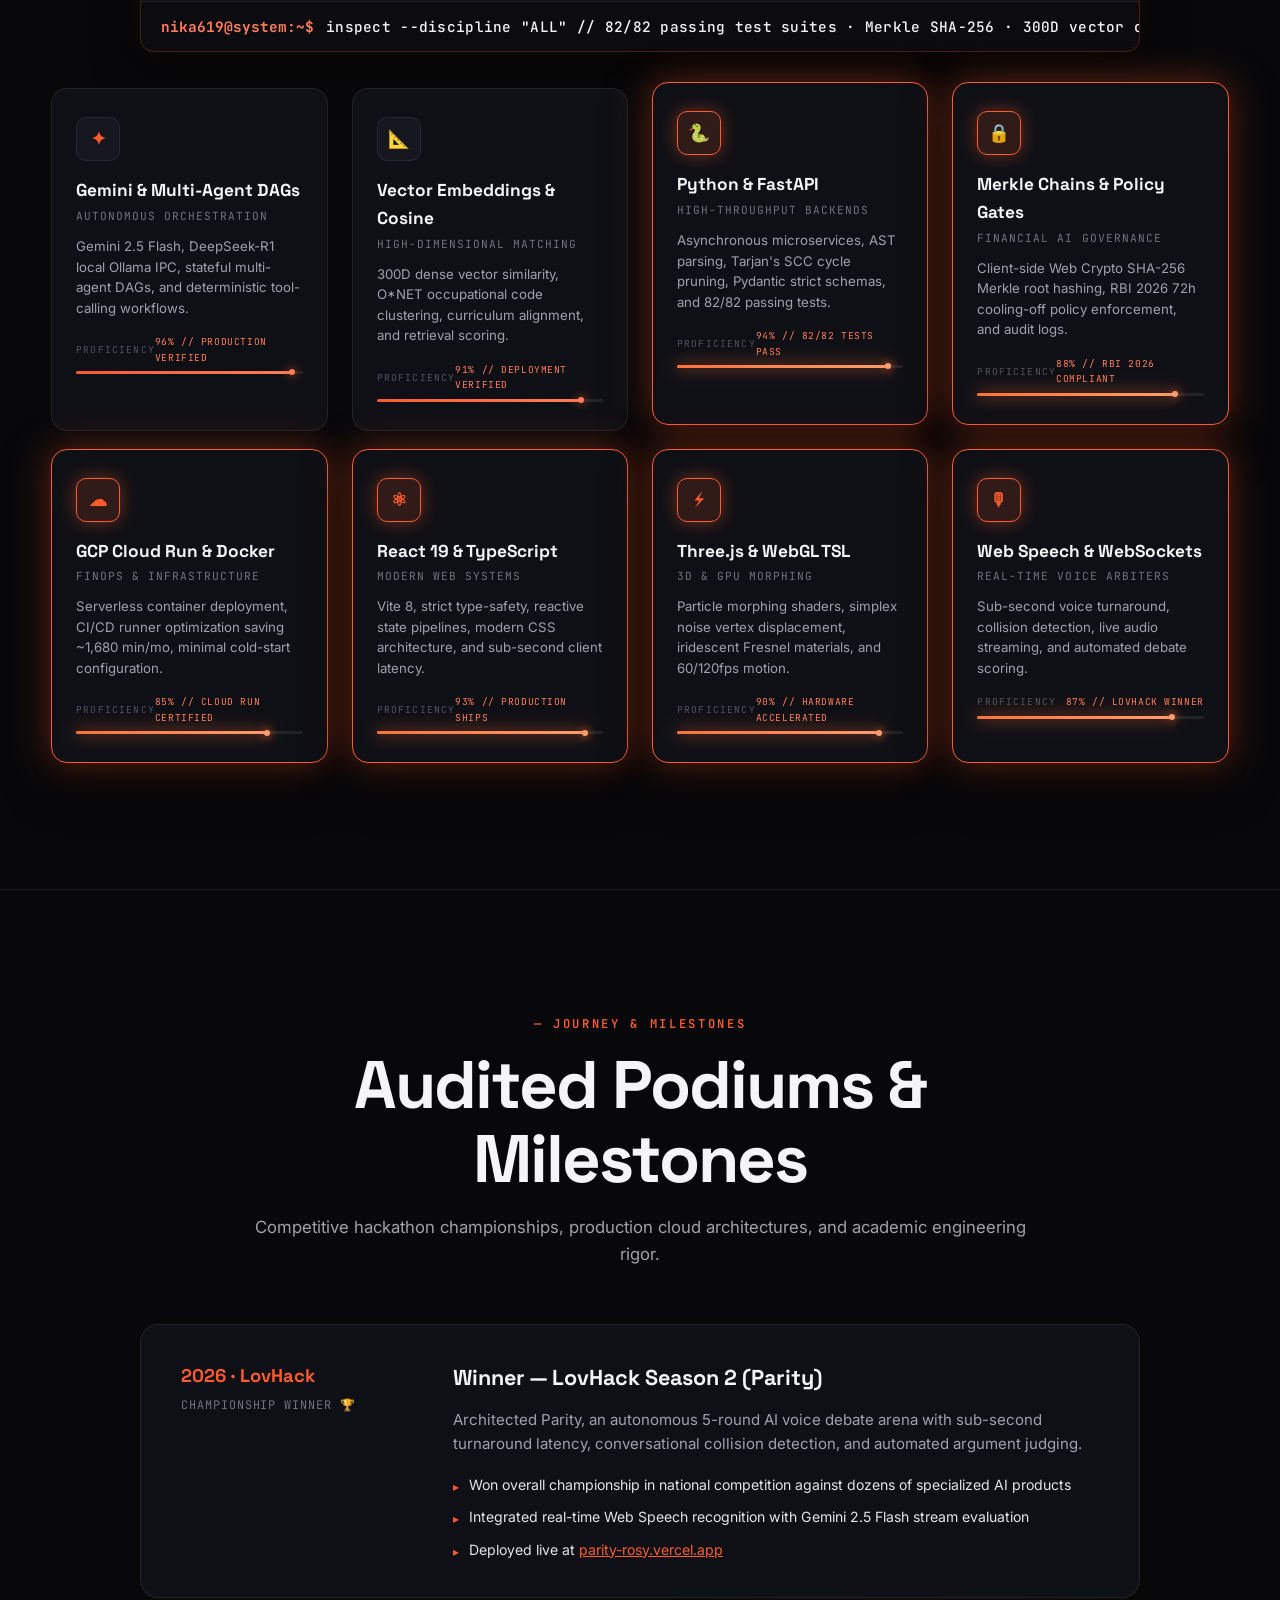
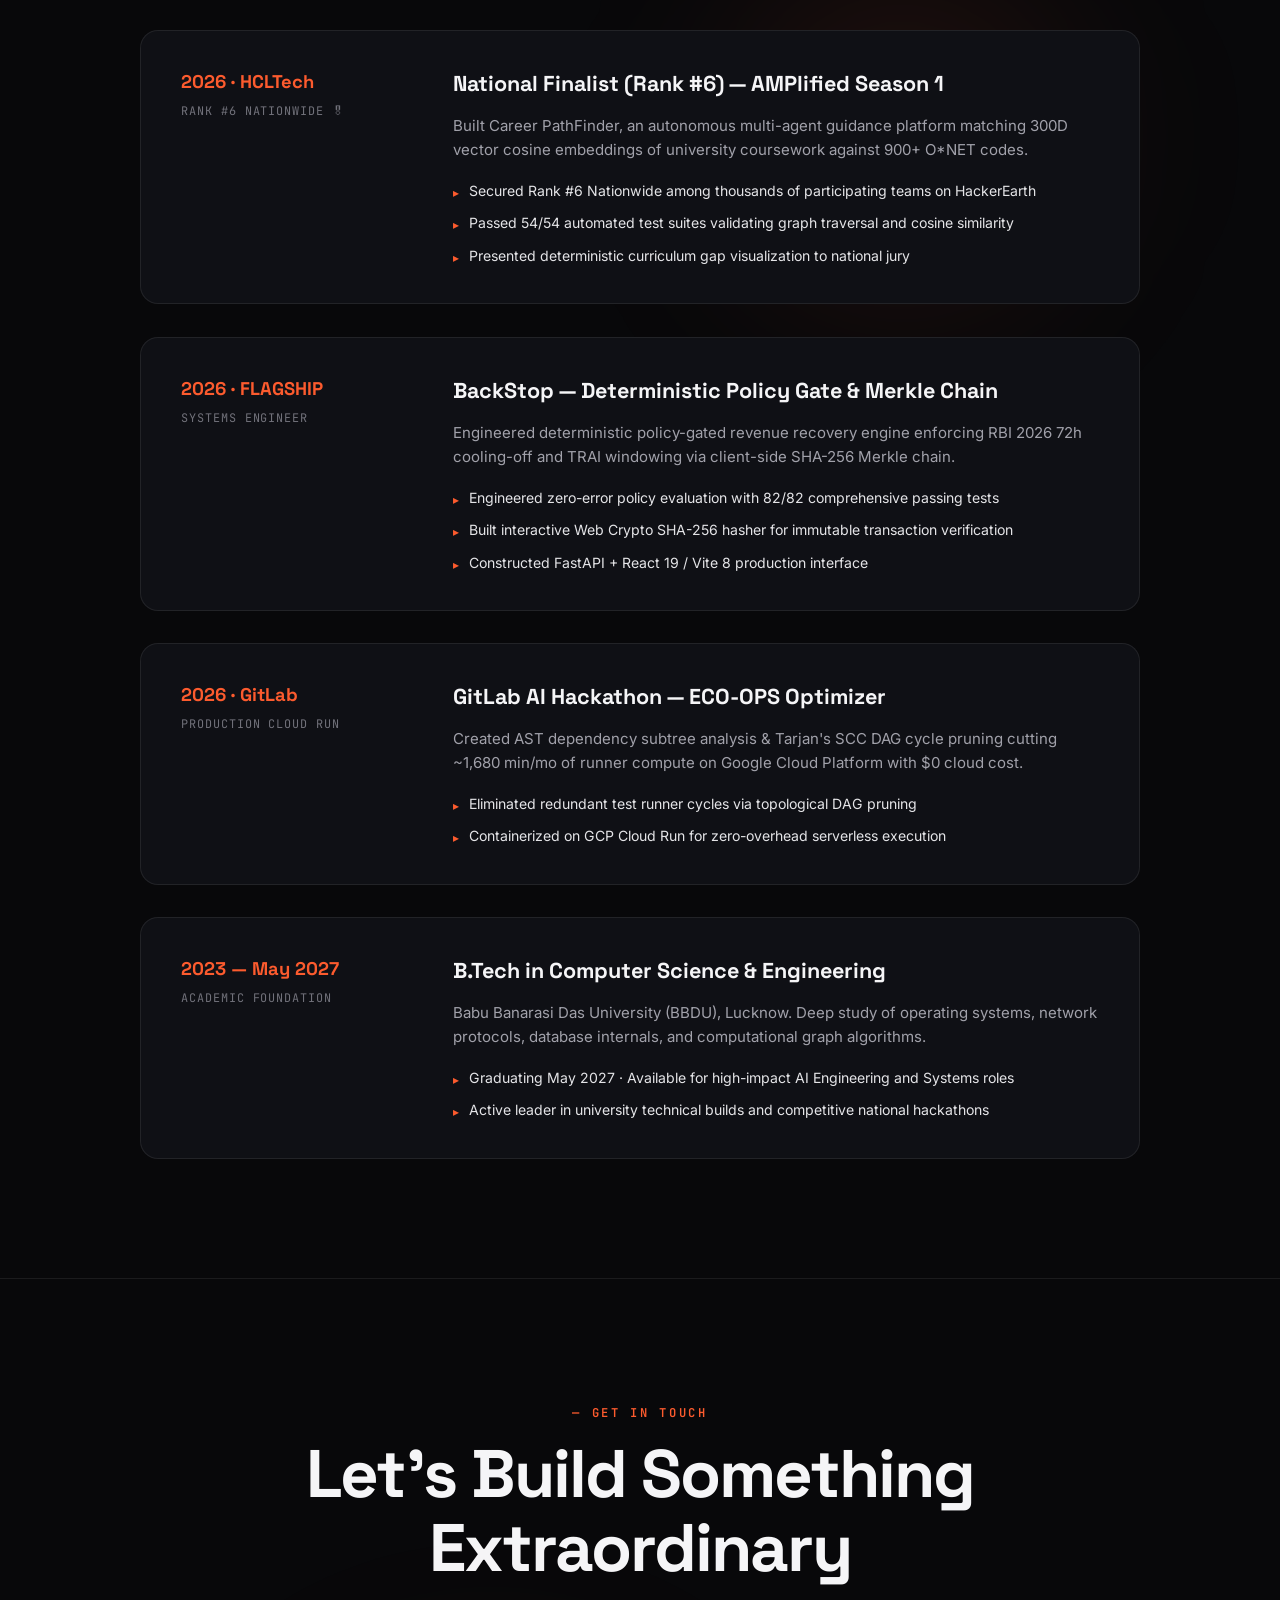
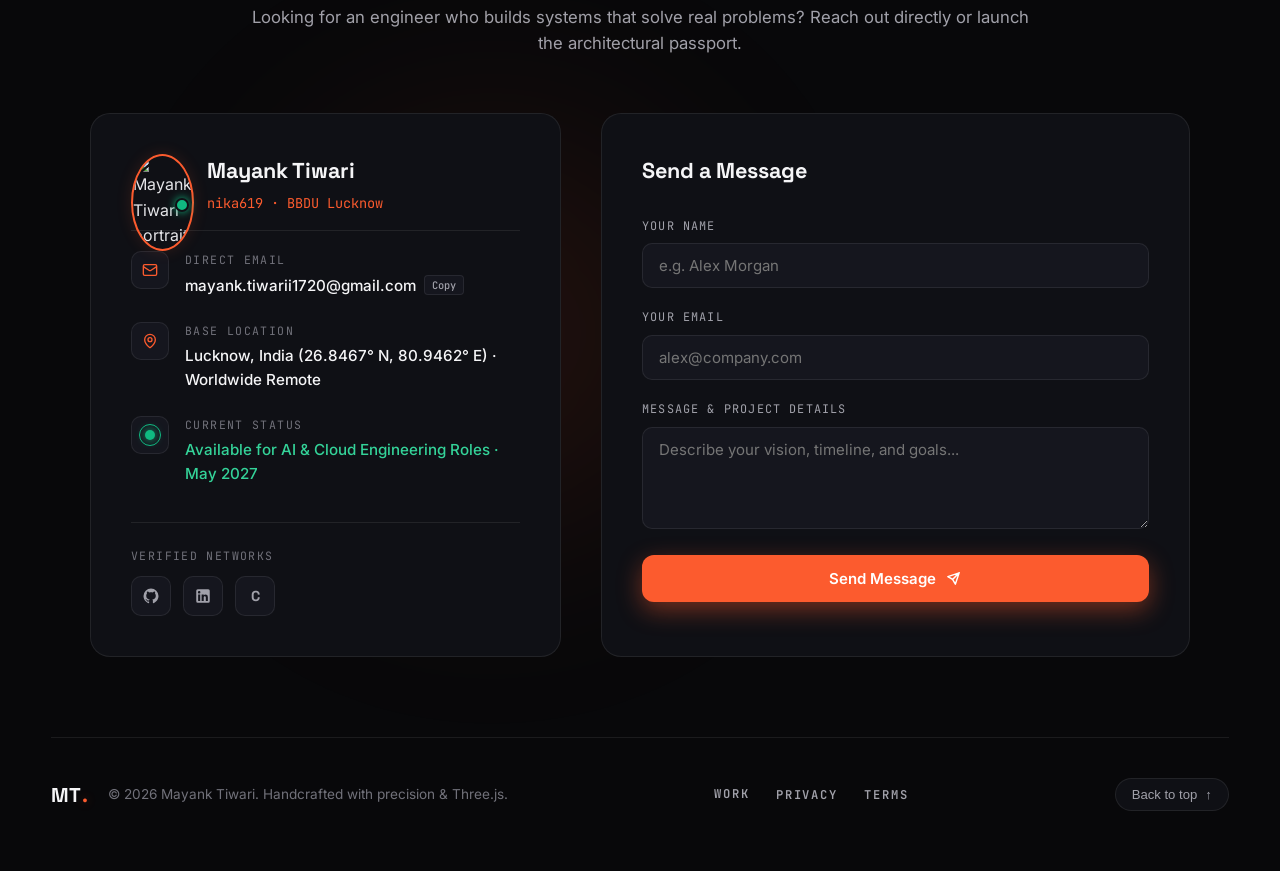
==== commit d34300ac: "fix: use externally hosted URL for portrait to keep it out of public repo" ====
--- a/index.html
+++ b/index.html
@@ -322,7 +322,7 @@
         <!-- Revealed Content Behind The Doors: Mayank Tiwari Architectural Stage -->
         <div class="prague-stage" id="prague-stage">
           <div class="prague-bg-media">
-            <img src="images/philosophy-bg.jpg" alt="Abstract dark scene" class="prague-img" id="prague-img" loading="lazy">
+            <img src="https://files.catbox.moe/u72926.jpg" alt="Mayank Tiwari portrait in executive studio lighting" class="prague-img" id="prague-img" loading="lazy">
             <div class="prague-overlay-scrim"></div>
             <div class="prague-ambient-glow"></div>
           </div>
@@ -1268,7 +1268,7 @@
           <div class="glass-card contact-details-box reveal-on-scroll">
             <div class="contact-profile-header">
               <div class="contact-avatar-wrap">
-                <img src="favicon.svg" alt="Mayank Tiwari Avatar" class="contact-avatar-img">
+                <img src="https://files.catbox.moe/u72926.jpg" alt="Mayank Tiwari portrait" class="contact-avatar-img">
                 <span class="contact-avatar-status" title="Active &amp; Ready for Roles"></span>
               </div>
               <div>
@@ -1515,7 +1515,7 @@
           <!-- Left Identity Column -->
           <div class="pokopia-hero-col">
             <div class="pokopia-avatar-frame">
-              <img src="favicon.svg" alt="Mayank Tiwari Avatar" class="pokopia-avatar-img">
+              <img src="https://files.catbox.moe/u72926.jpg" alt="Mayank Tiwari portrait" class="pokopia-avatar-img">
               <div class="pokopia-avatar-stamp">RANK #6 NAT'L</div>
             </div>
             <h2 class="pokopia-name" id="pokopia-title">Mayank Tiwari</h2>
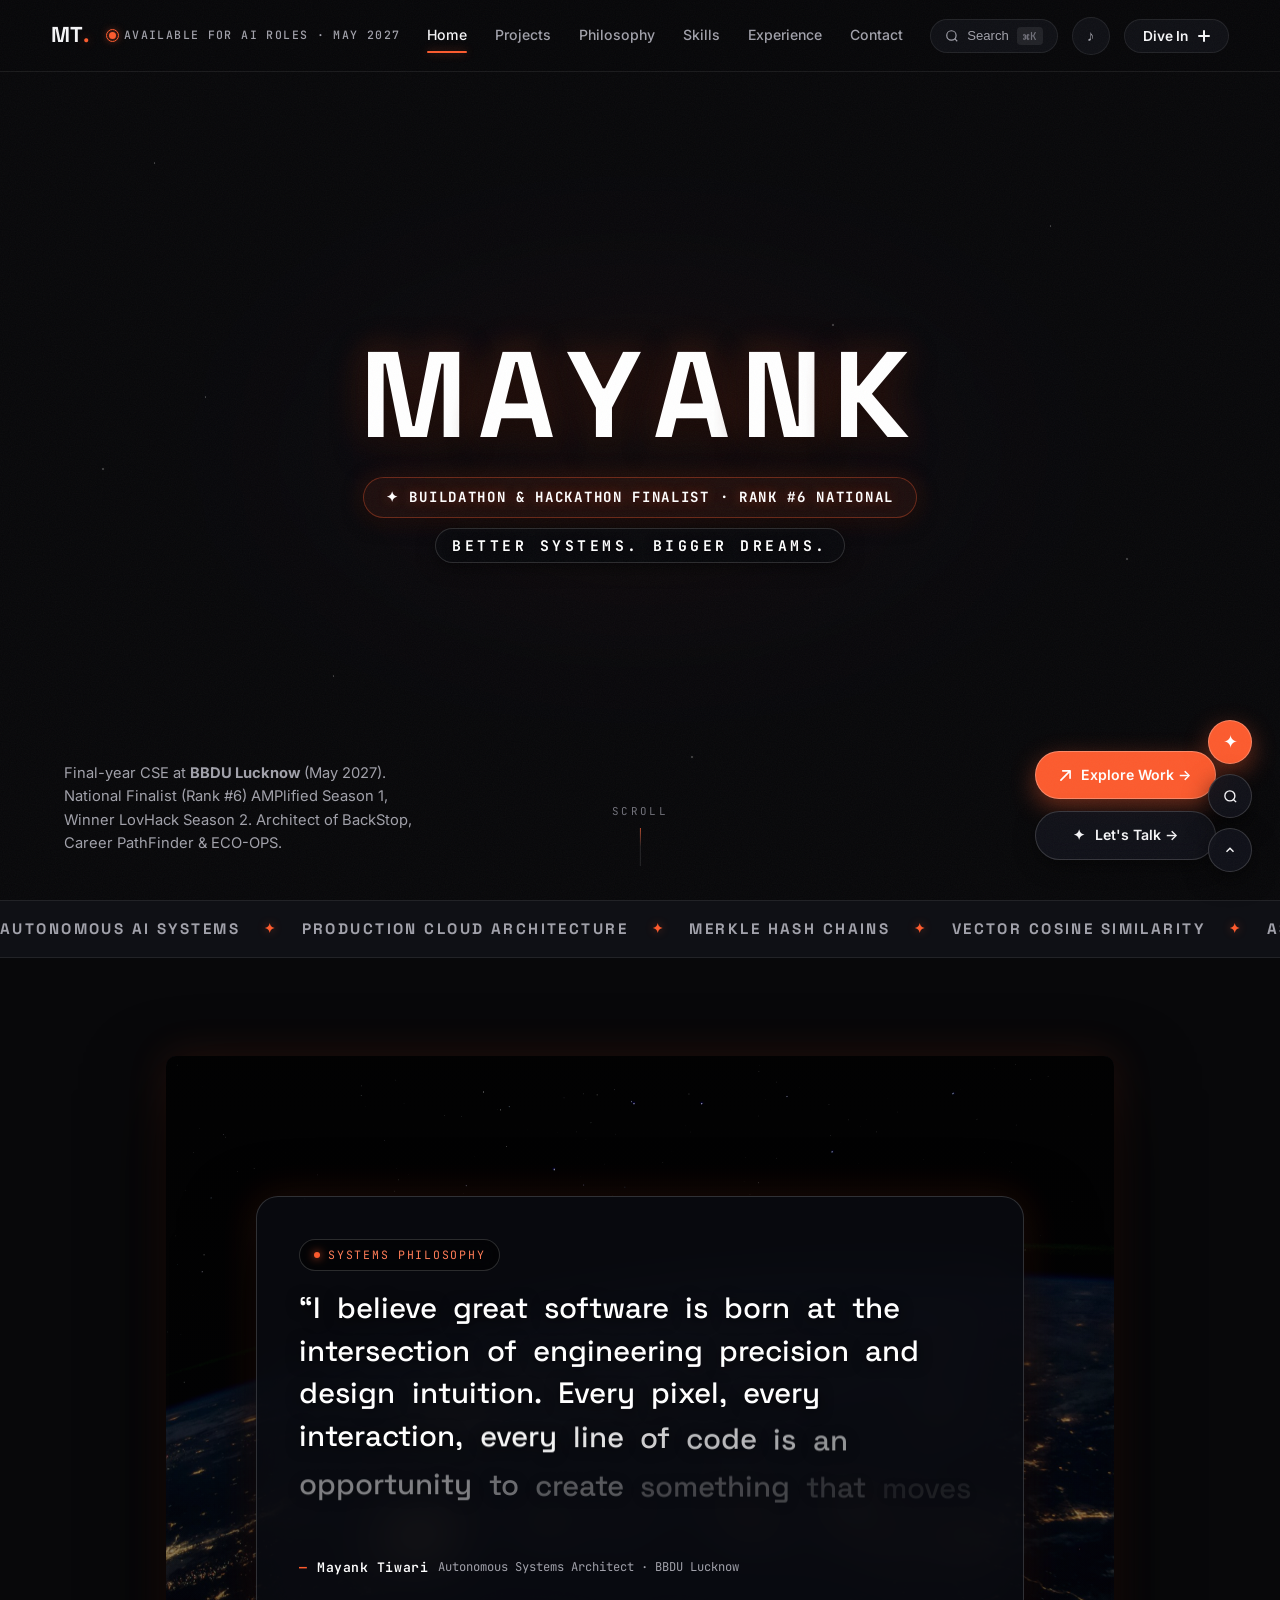
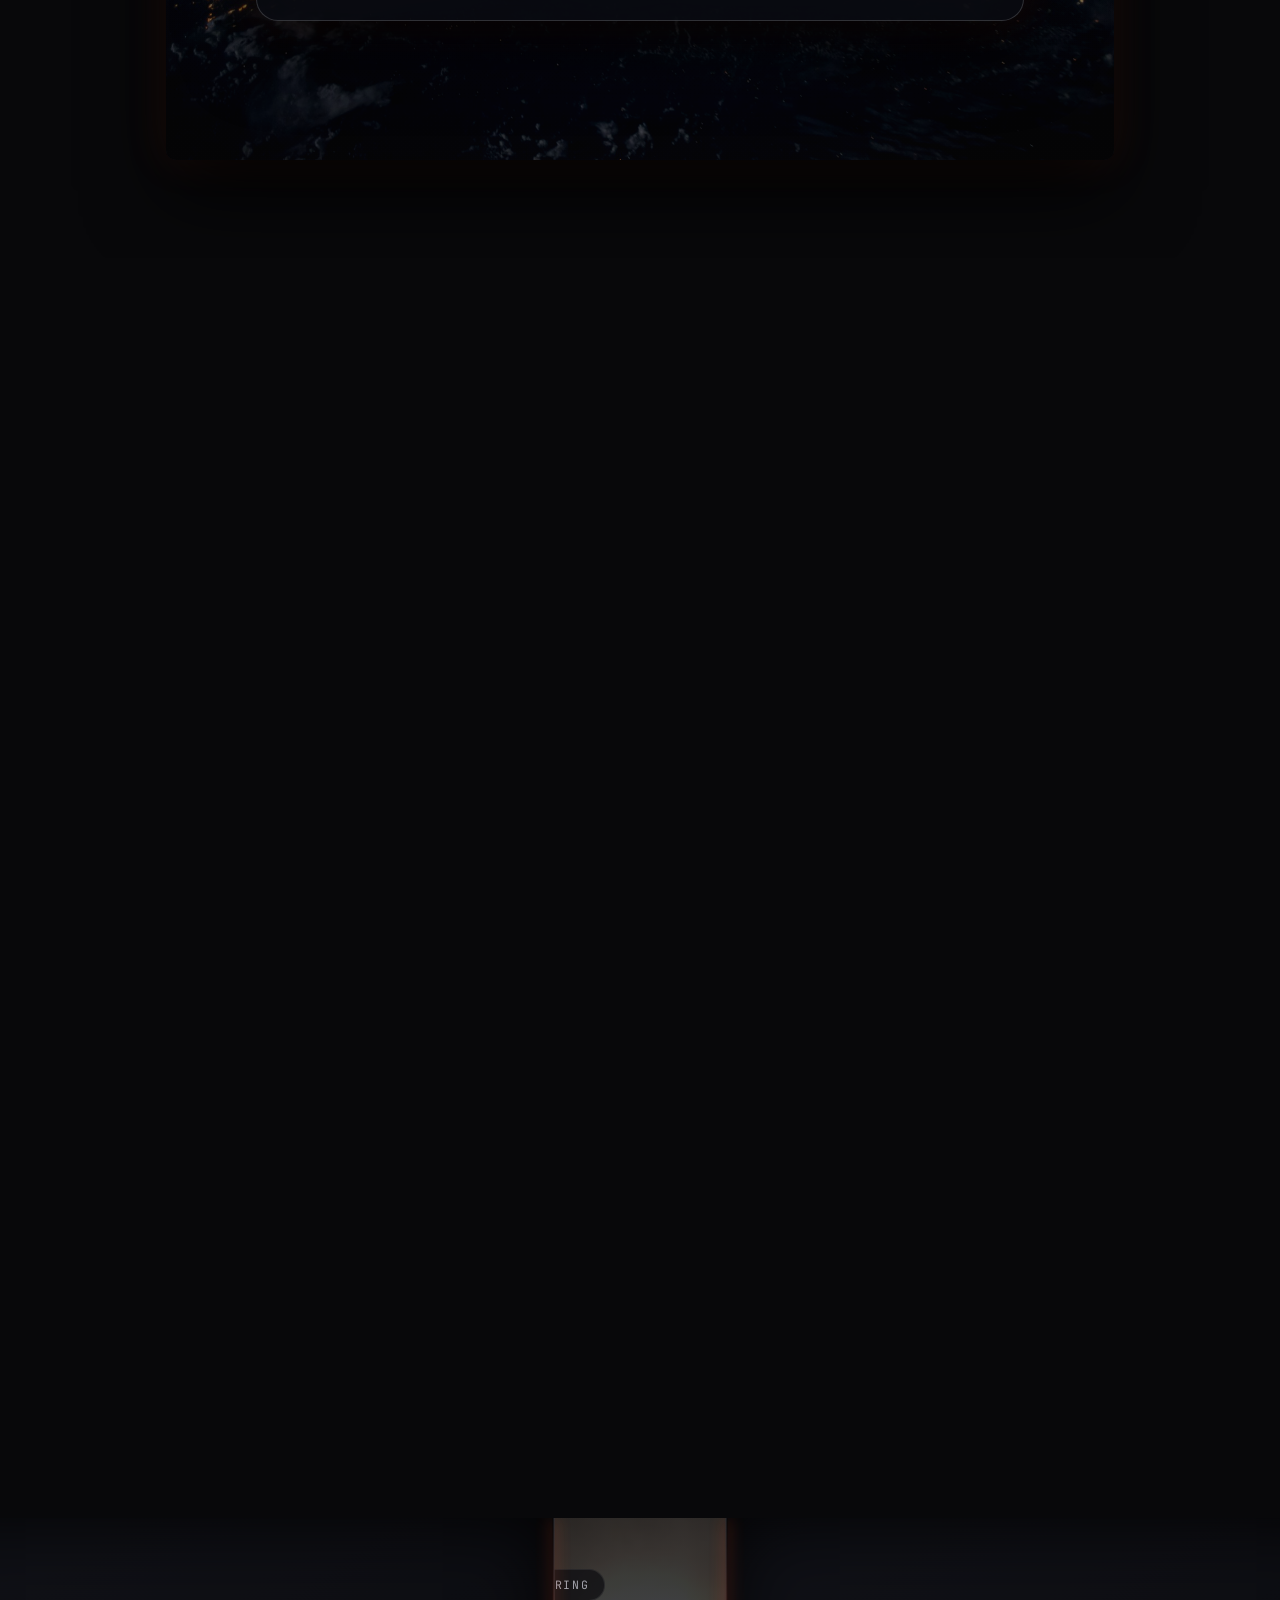
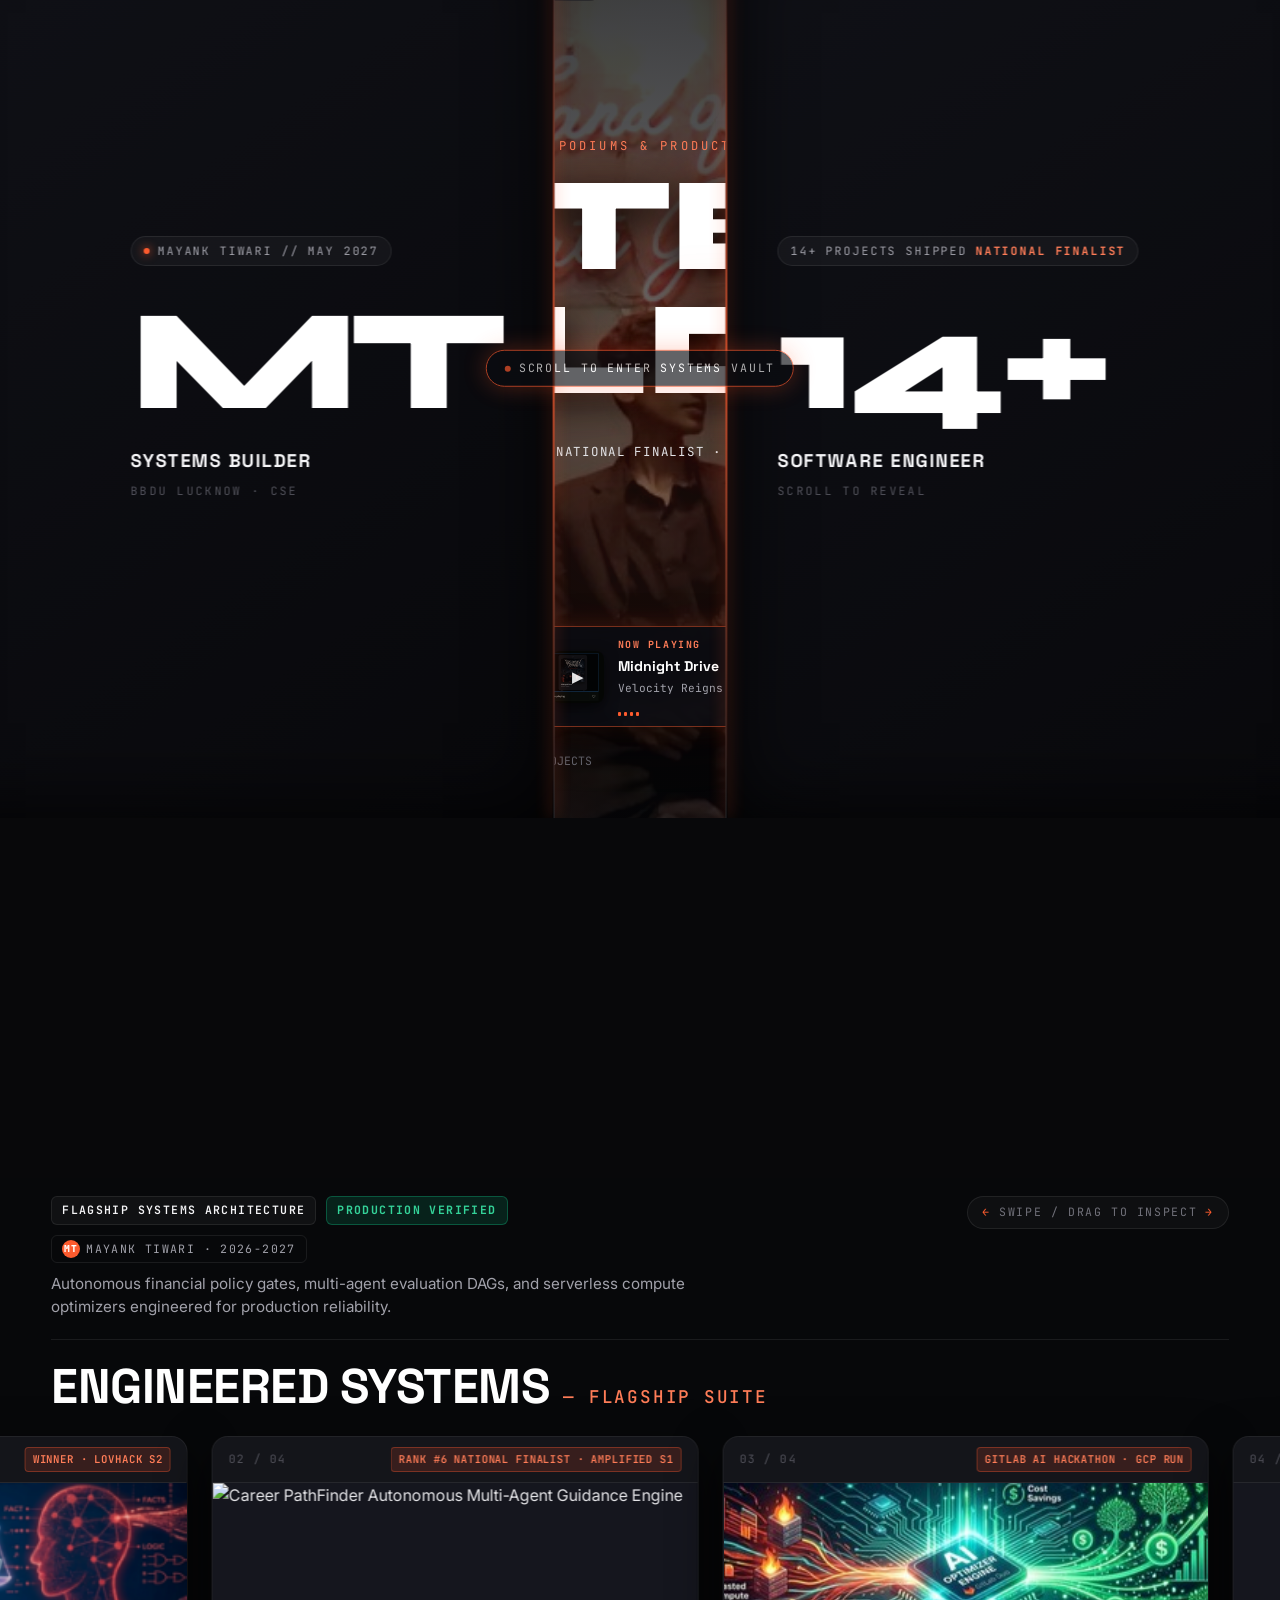
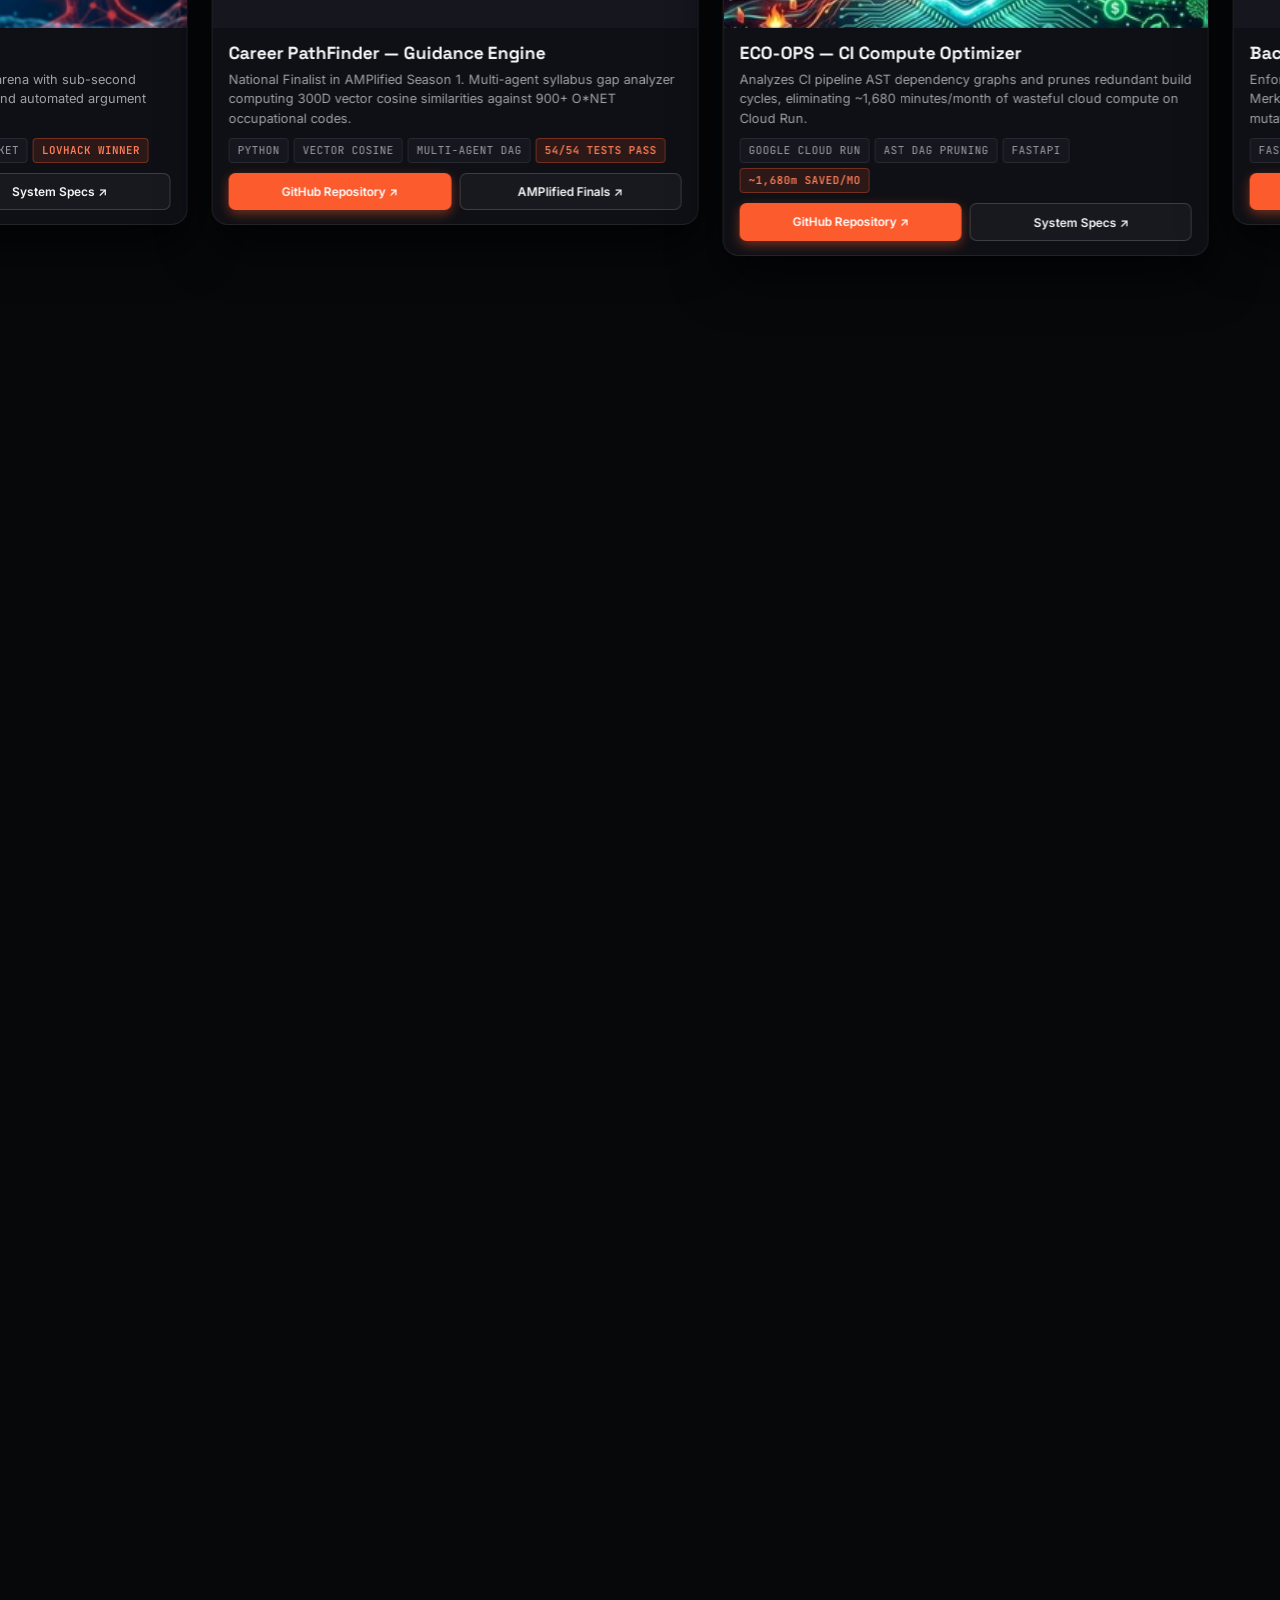
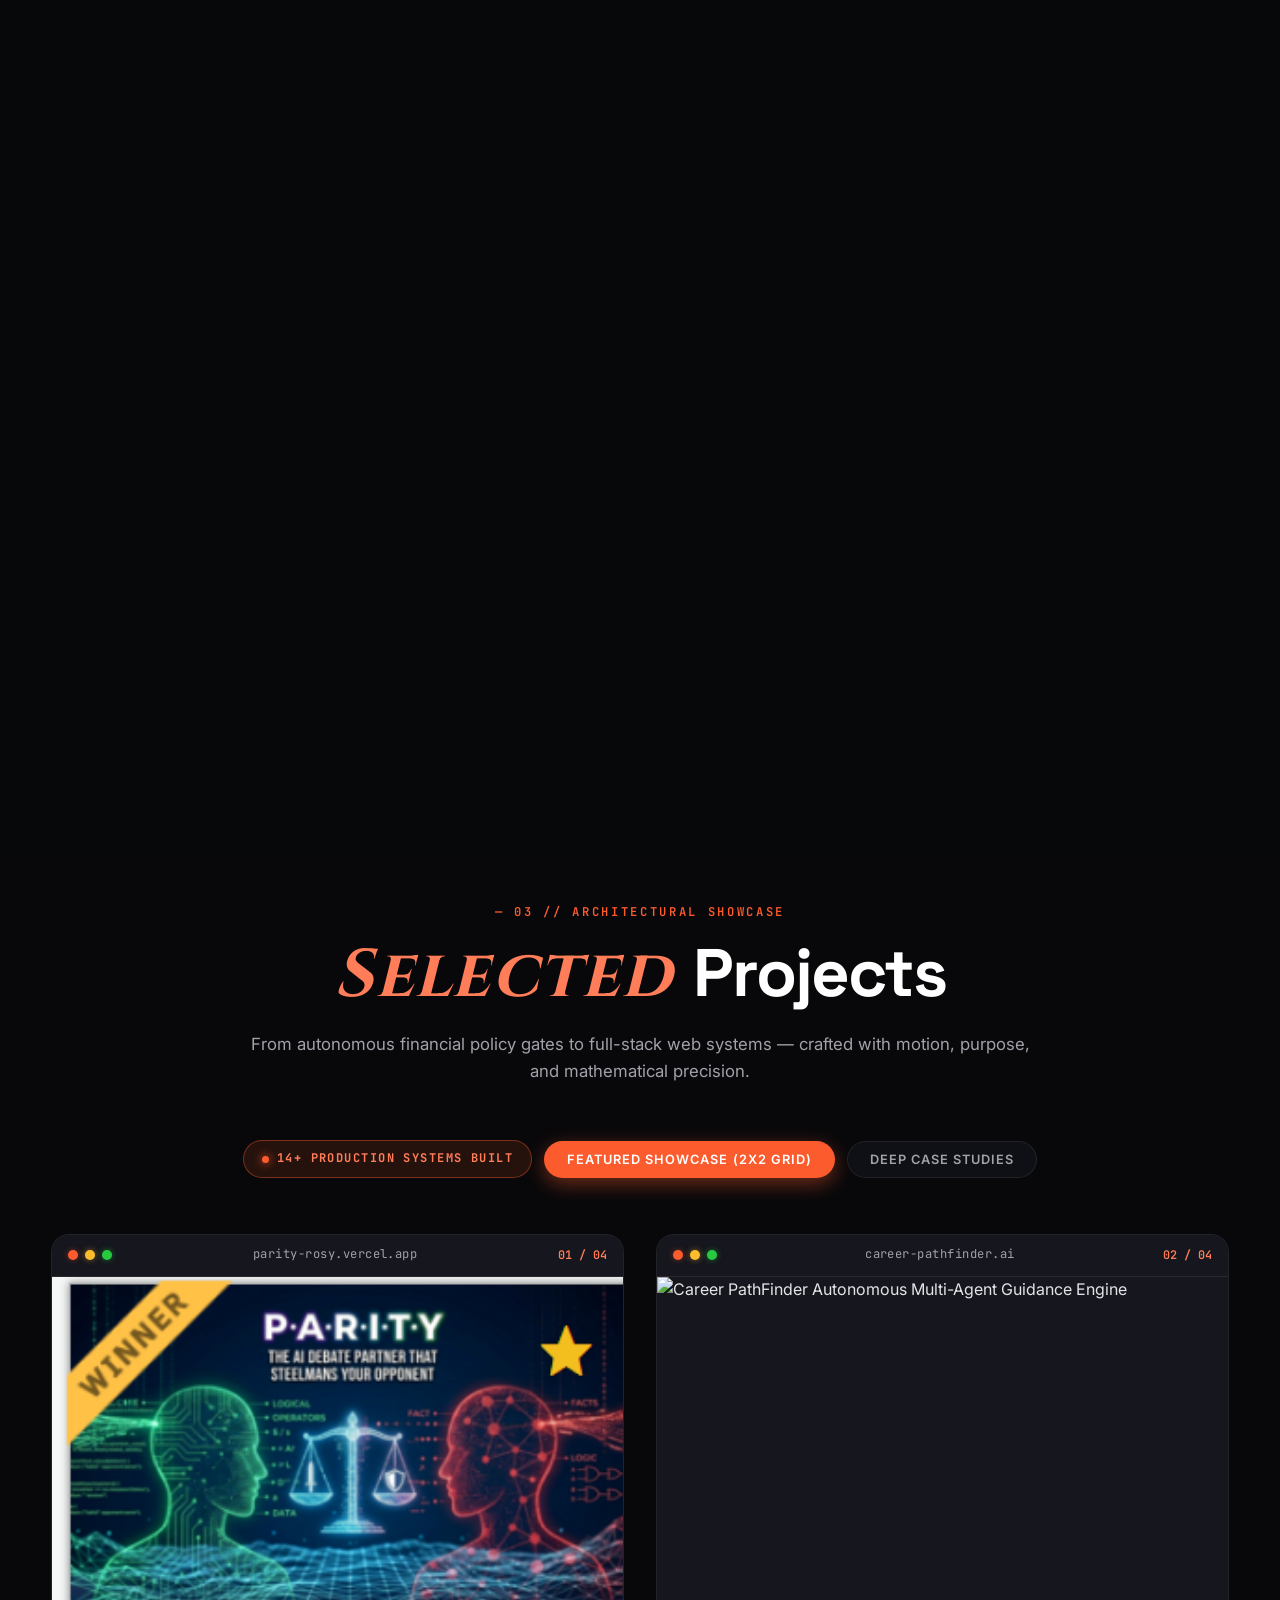
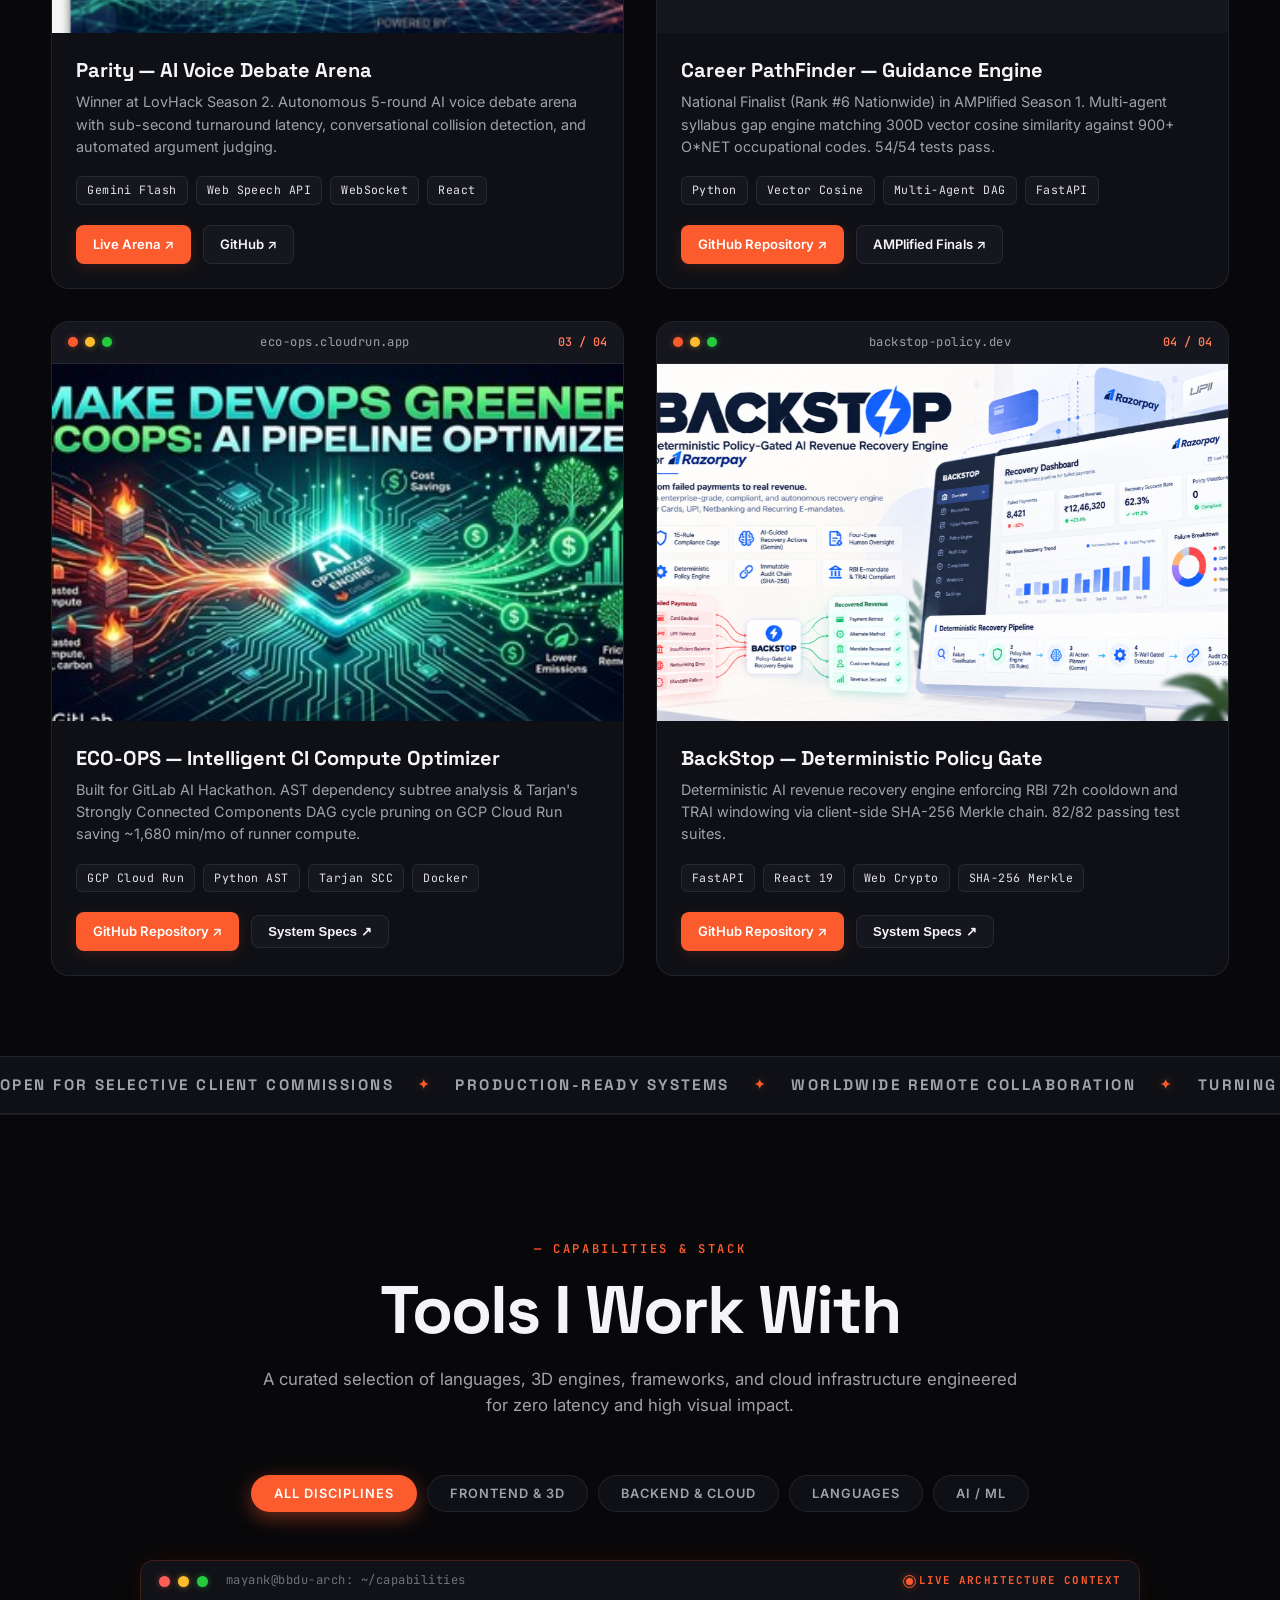
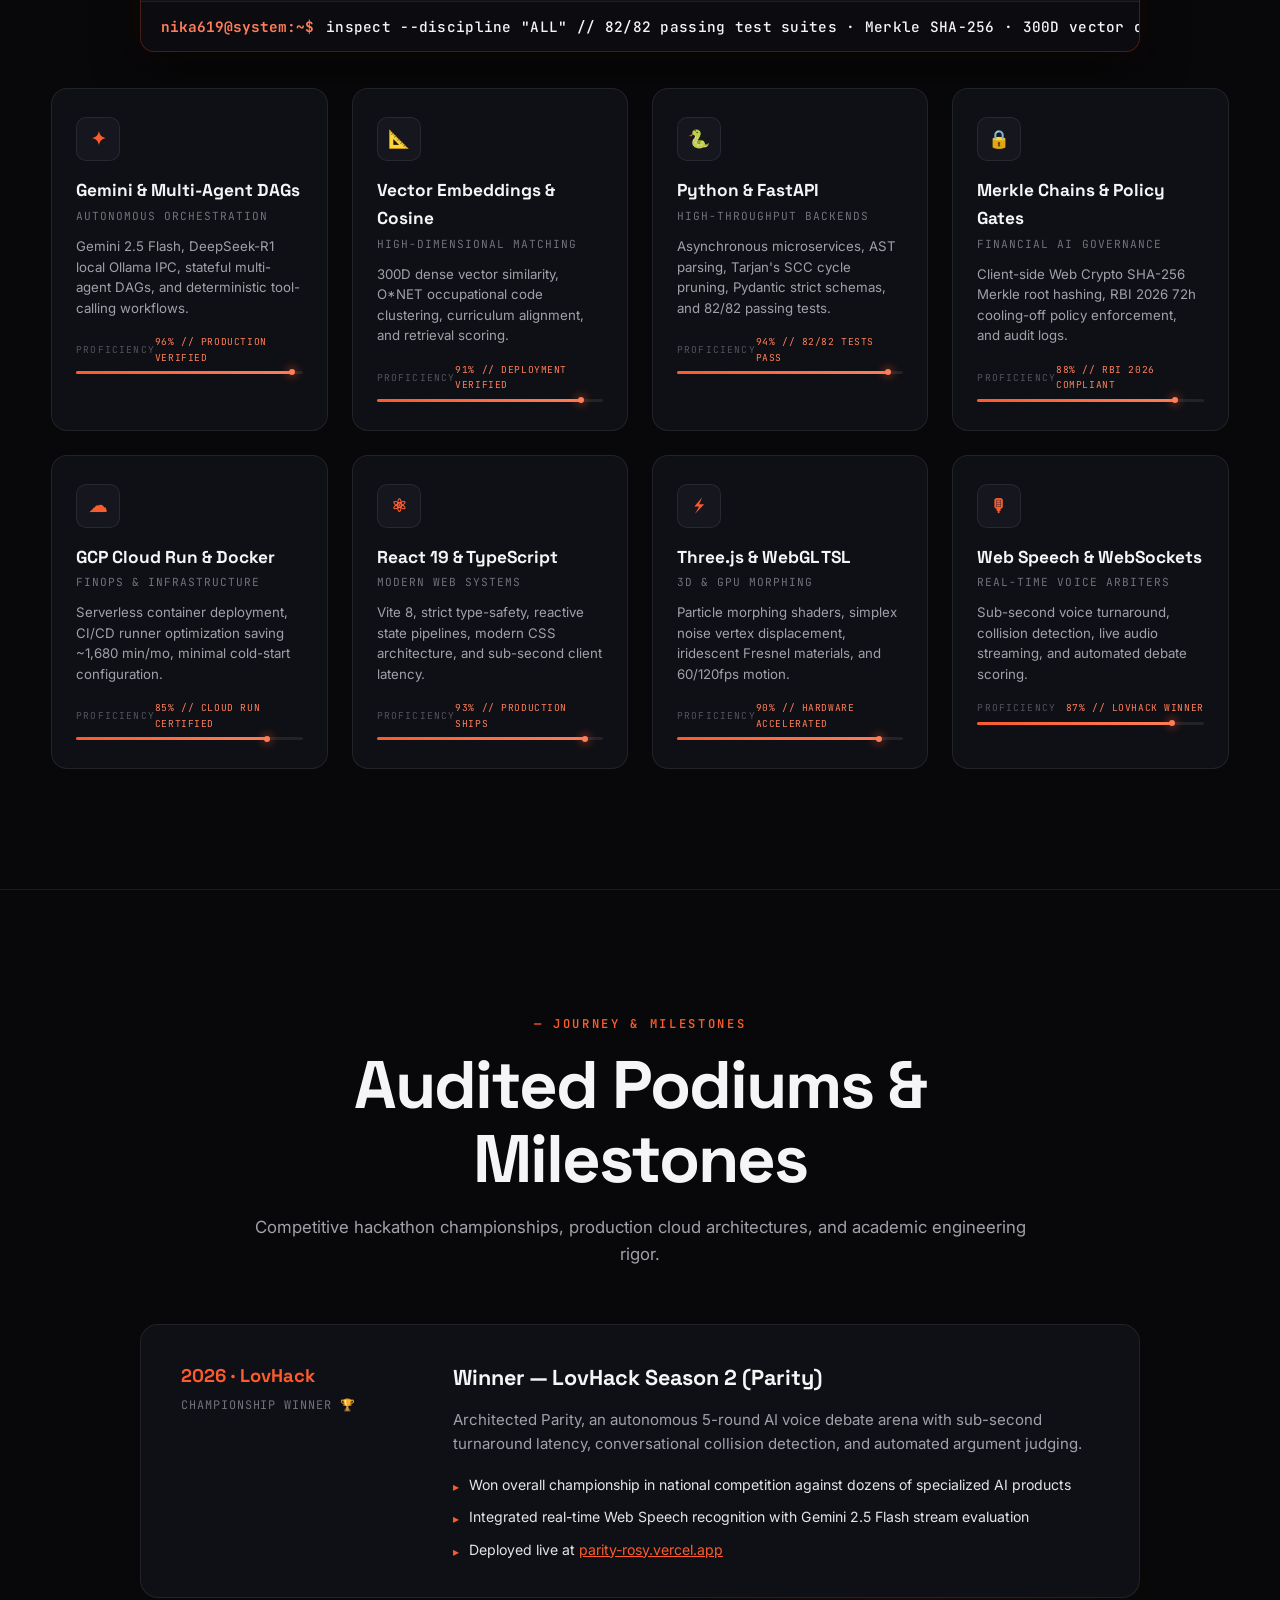
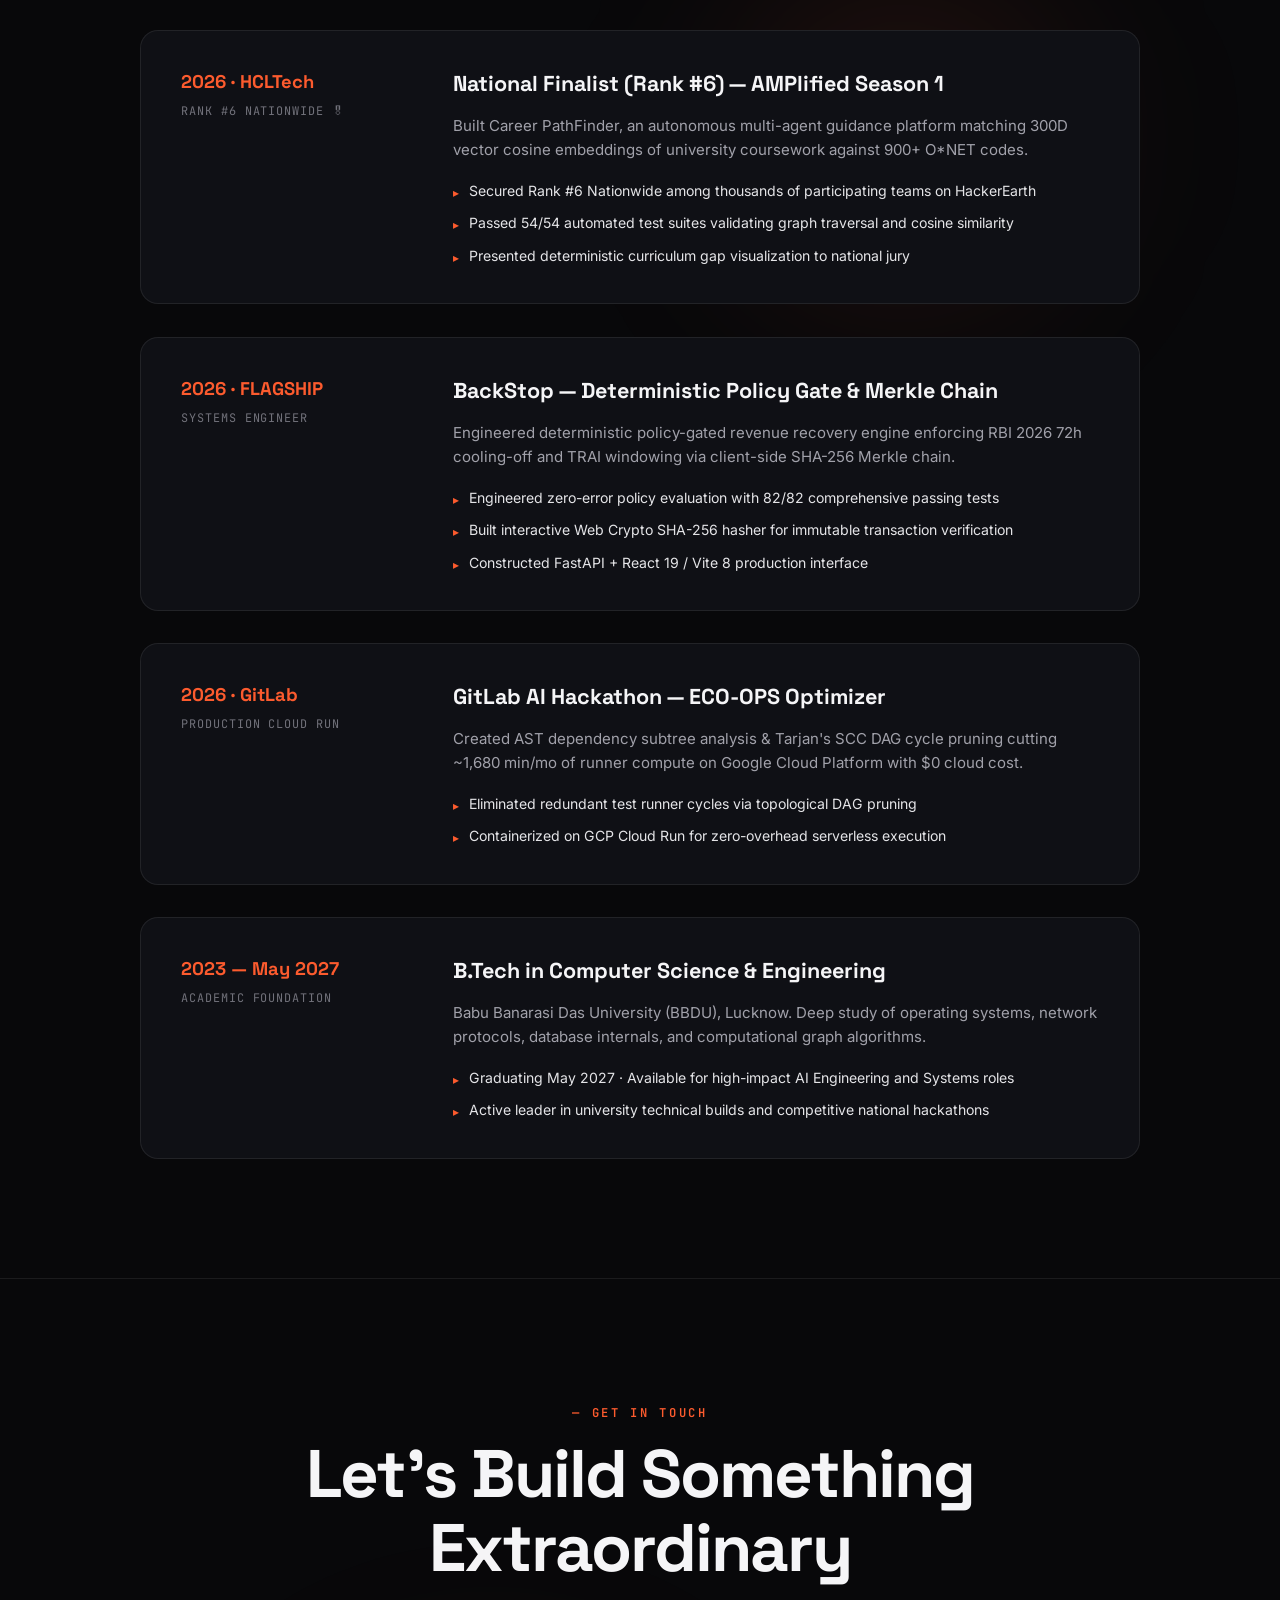
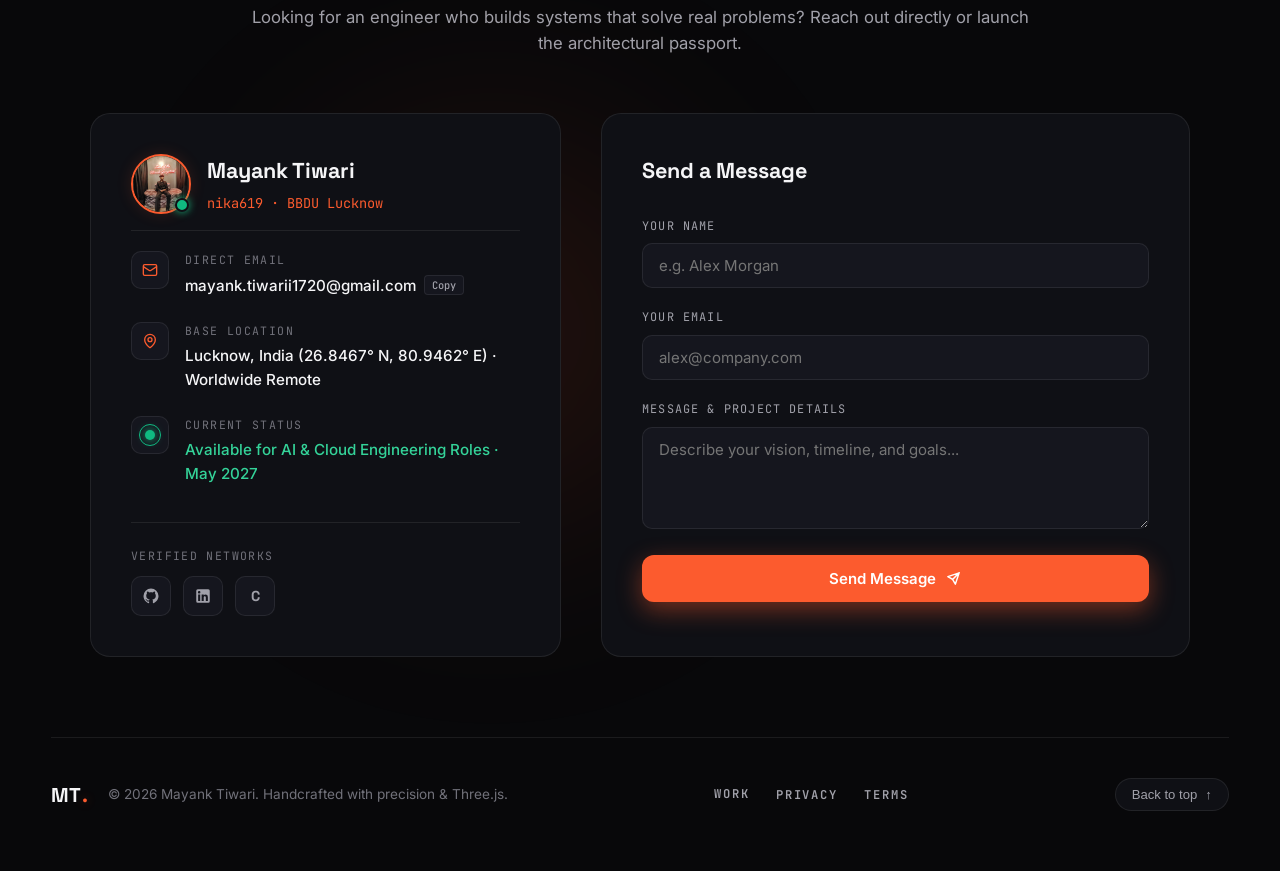
==== commit 58c90a4d: "fix: revert to local hosted portrait image" ====
--- a/index.html
+++ b/index.html
@@ -322,7 +322,7 @@
         <!-- Revealed Content Behind The Doors: Mayank Tiwari Architectural Stage -->
         <div class="prague-stage" id="prague-stage">
           <div class="prague-bg-media">
-            <img src="https://files.catbox.moe/u72926.jpg" alt="Mayank Tiwari portrait in executive studio lighting" class="prague-img" id="prague-img" loading="lazy">
+            <img src="images/mayank_suit.jpg" alt="Mayank Tiwari portrait in executive studio lighting" class="prague-img" id="prague-img" loading="lazy">
             <div class="prague-overlay-scrim"></div>
             <div class="prague-ambient-glow"></div>
           </div>
@@ -1268,7 +1268,7 @@
           <div class="glass-card contact-details-box reveal-on-scroll">
             <div class="contact-profile-header">
               <div class="contact-avatar-wrap">
-                <img src="https://files.catbox.moe/u72926.jpg" alt="Mayank Tiwari portrait" class="contact-avatar-img">
+                <img src="images/mayank_suit.jpg" alt="Mayank Tiwari portrait" class="contact-avatar-img">
                 <span class="contact-avatar-status" title="Active &amp; Ready for Roles"></span>
               </div>
               <div>
@@ -1515,7 +1515,7 @@
           <!-- Left Identity Column -->
           <div class="pokopia-hero-col">
             <div class="pokopia-avatar-frame">
-              <img src="https://files.catbox.moe/u72926.jpg" alt="Mayank Tiwari portrait" class="pokopia-avatar-img">
+              <img src="images/mayank_suit.jpg" alt="Mayank Tiwari portrait" class="pokopia-avatar-img">
               <div class="pokopia-avatar-stamp">RANK #6 NAT'L</div>
             </div>
             <h2 class="pokopia-name" id="pokopia-title">Mayank Tiwari</h2>
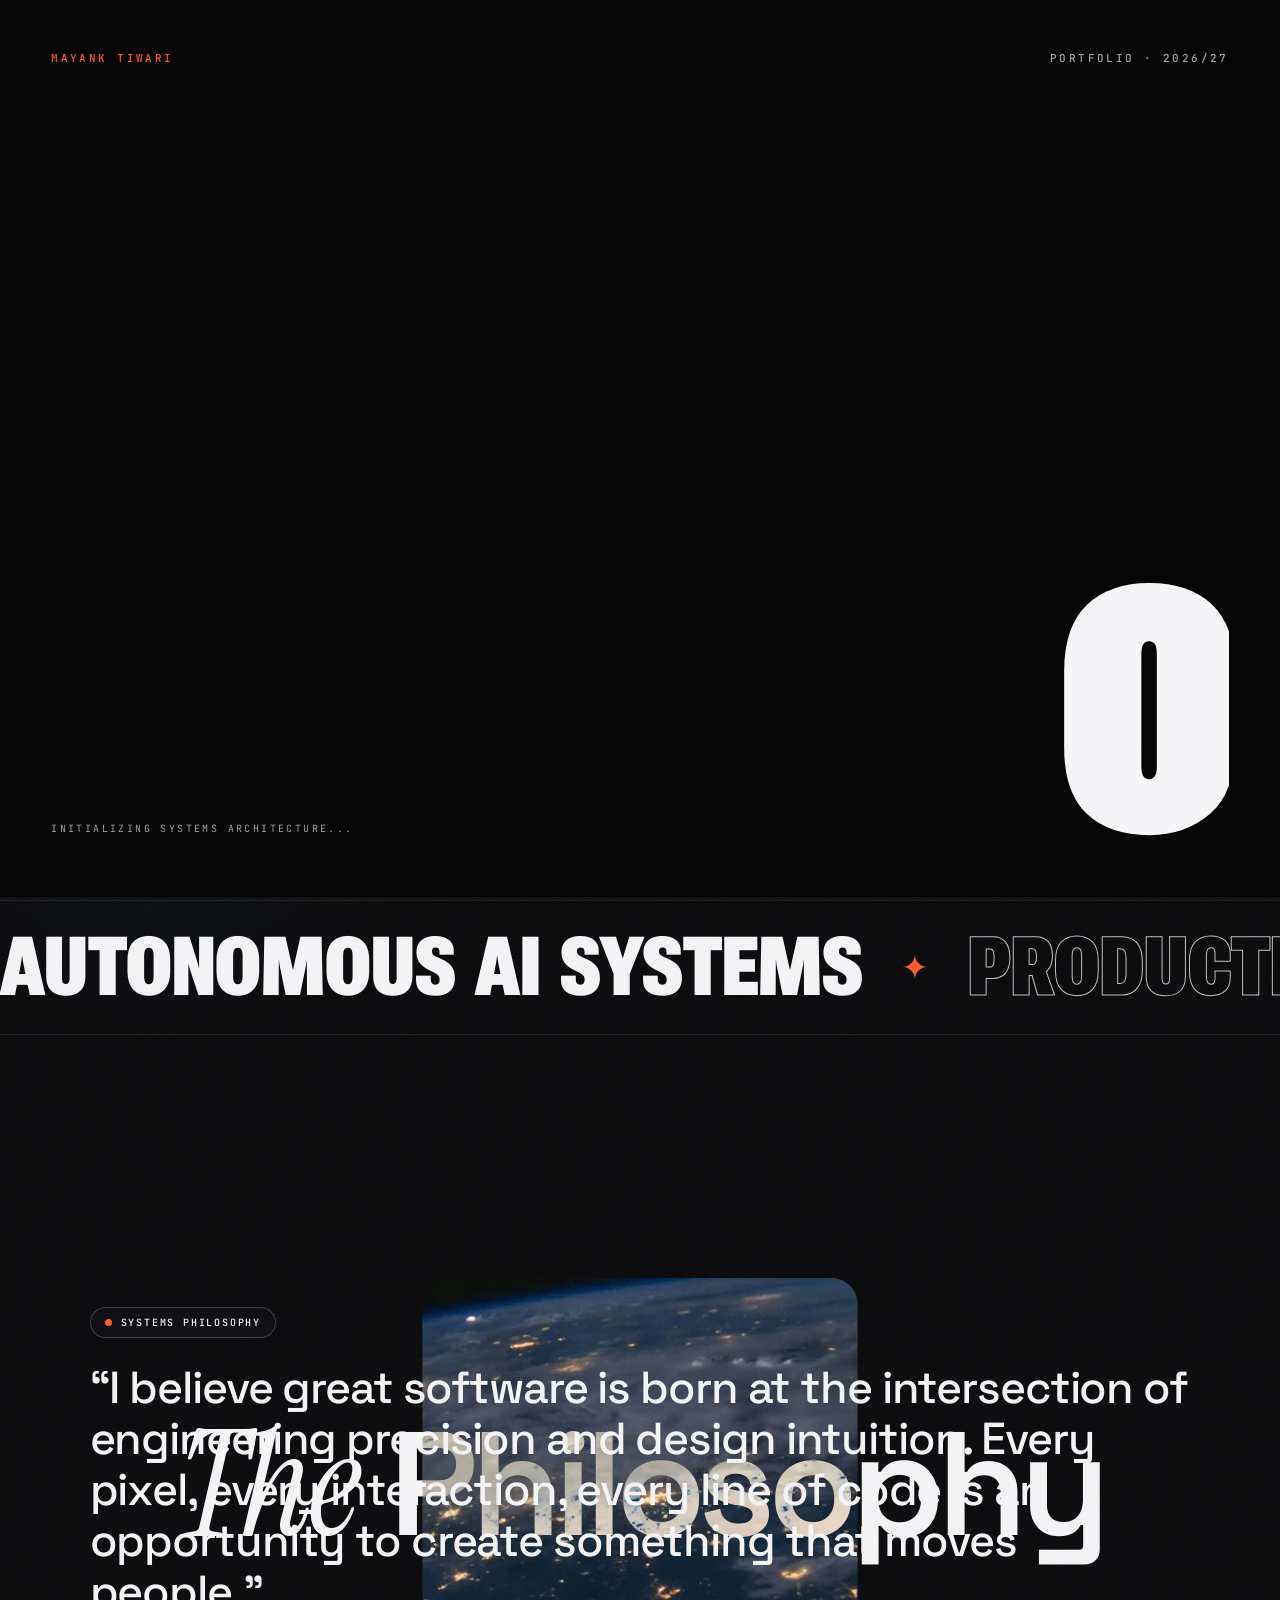
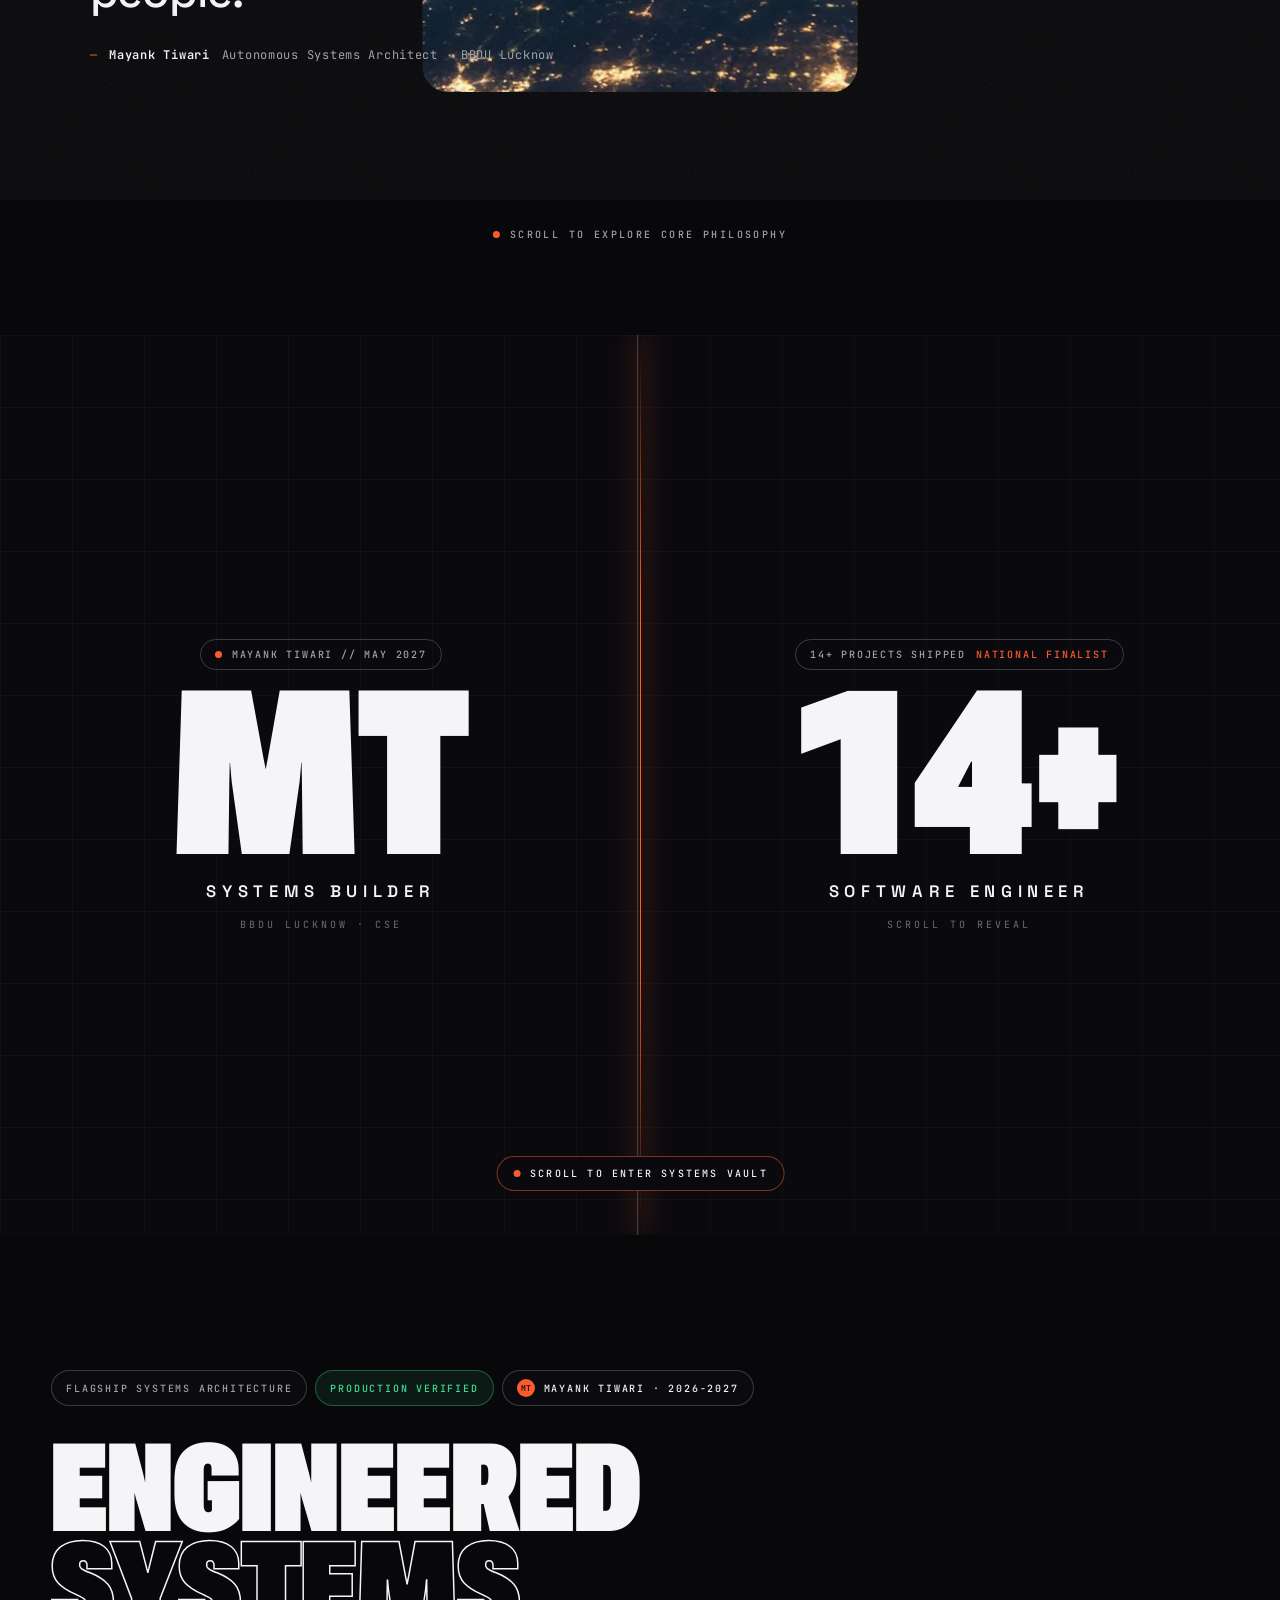
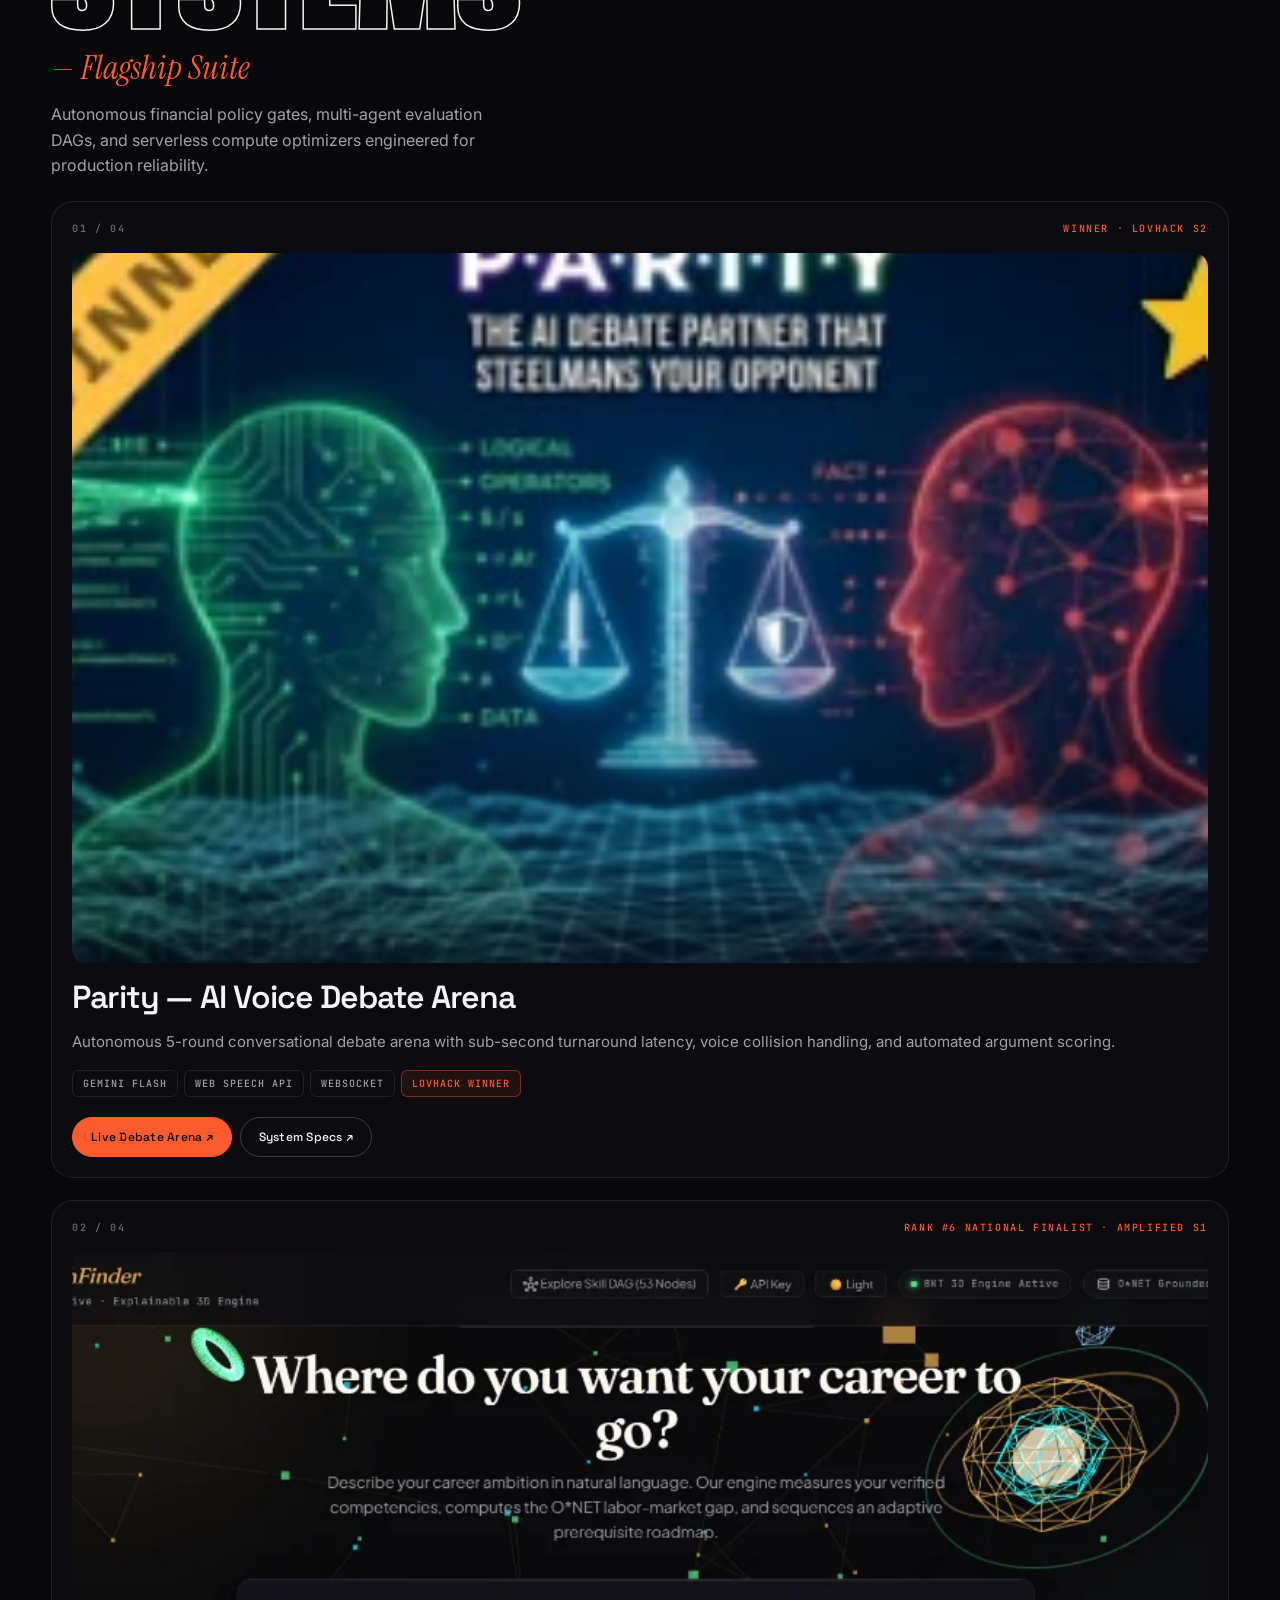
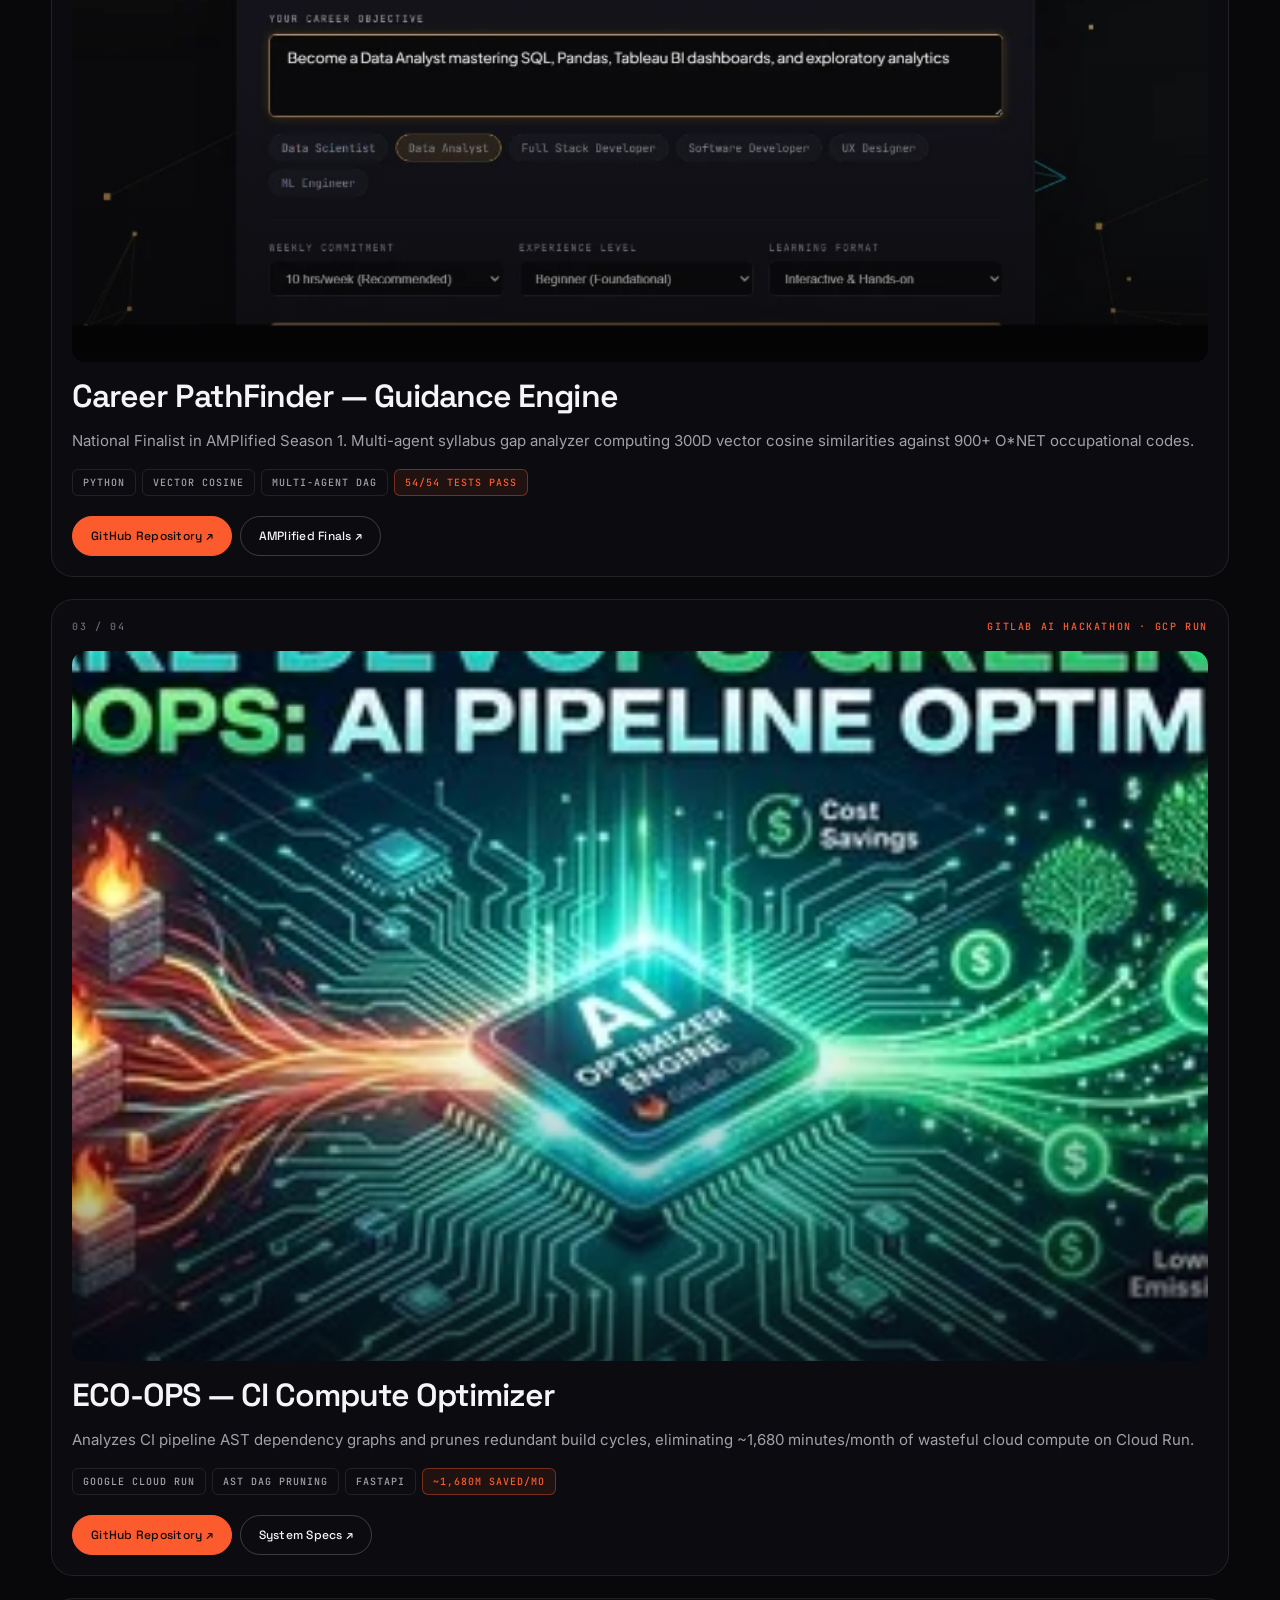
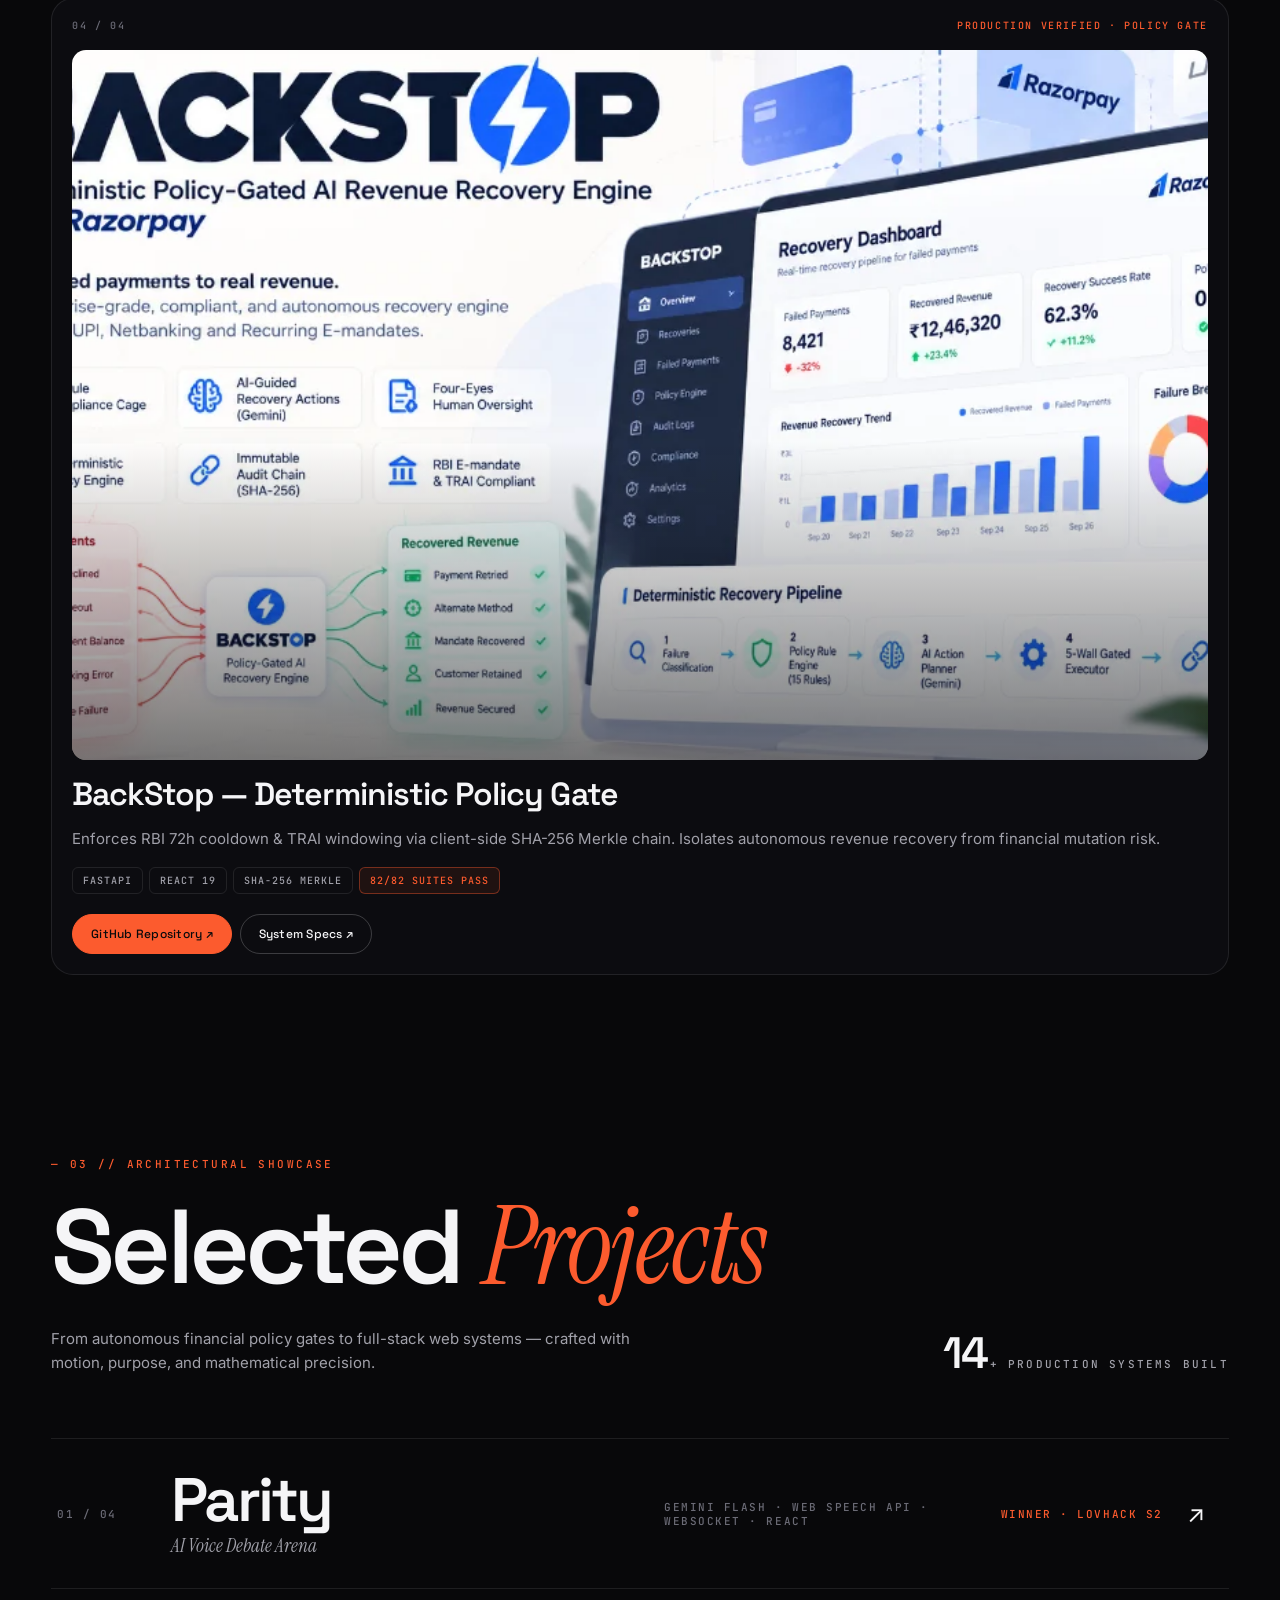
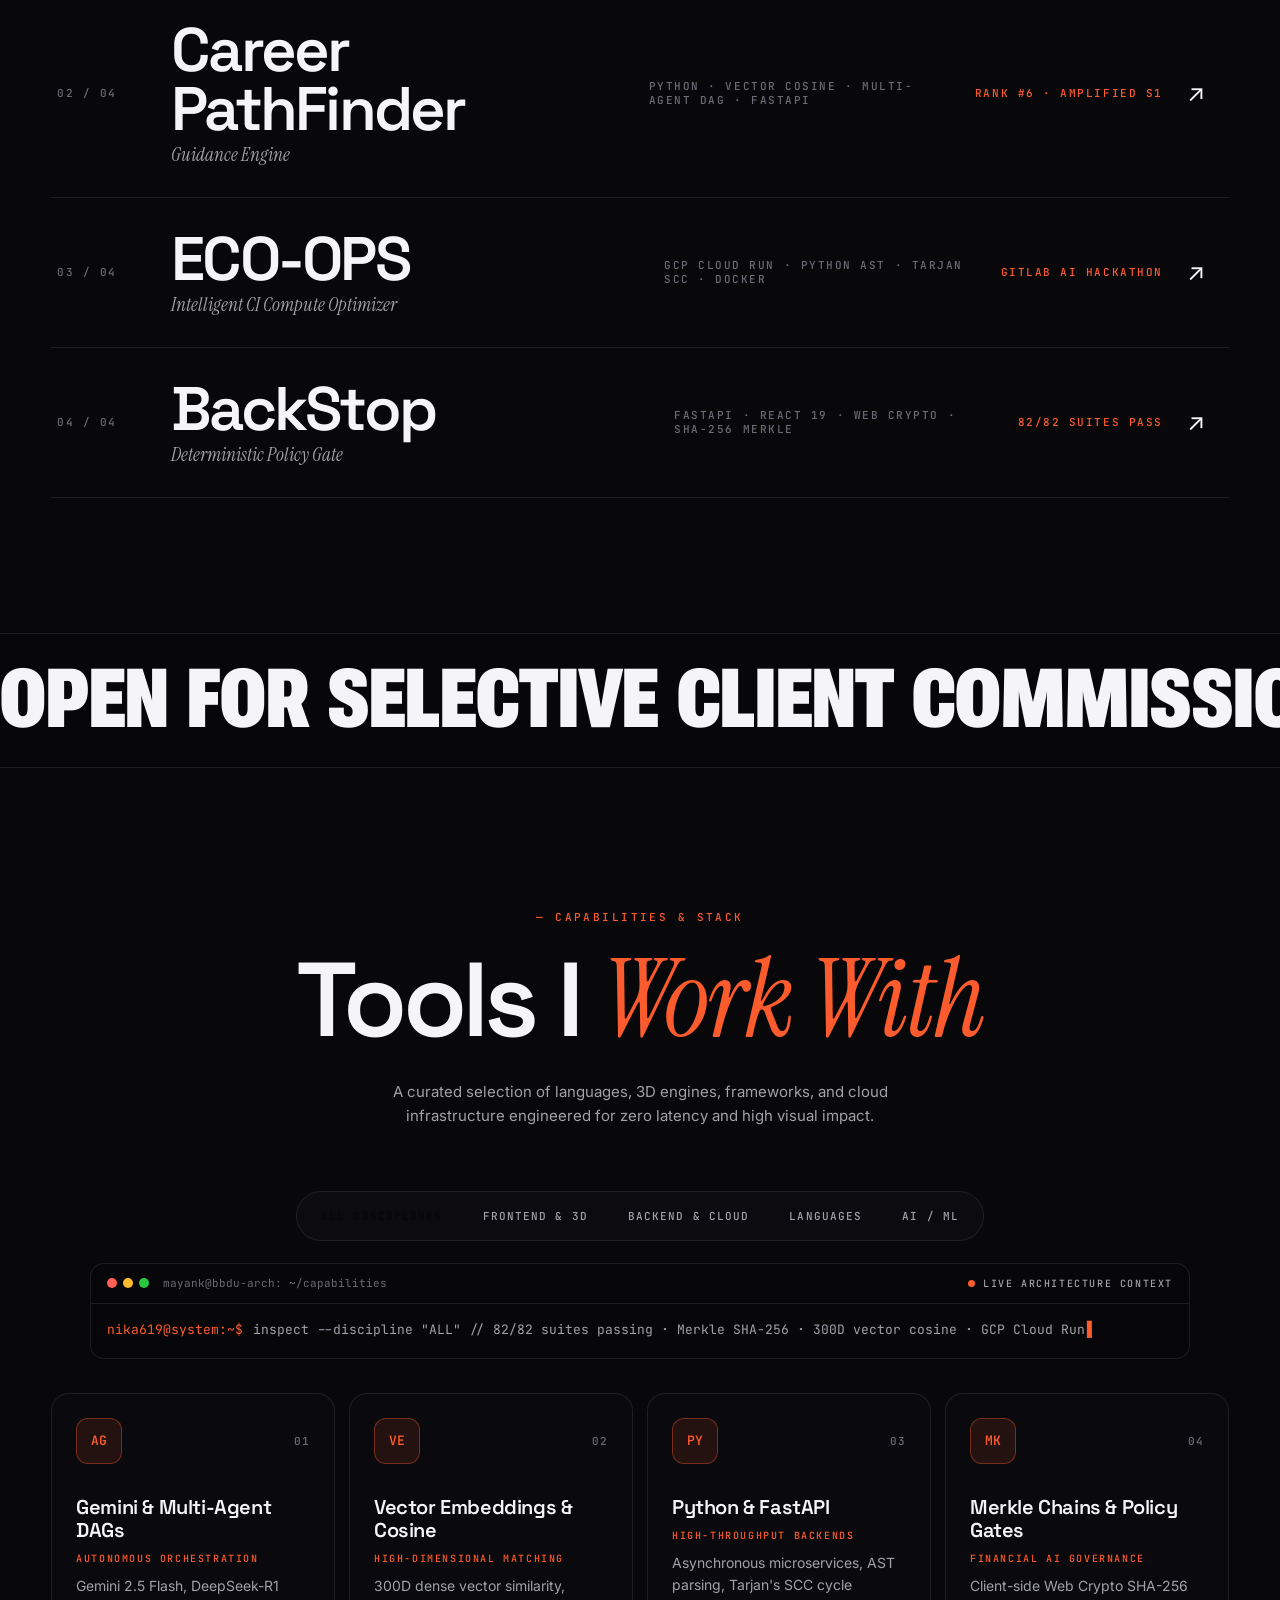
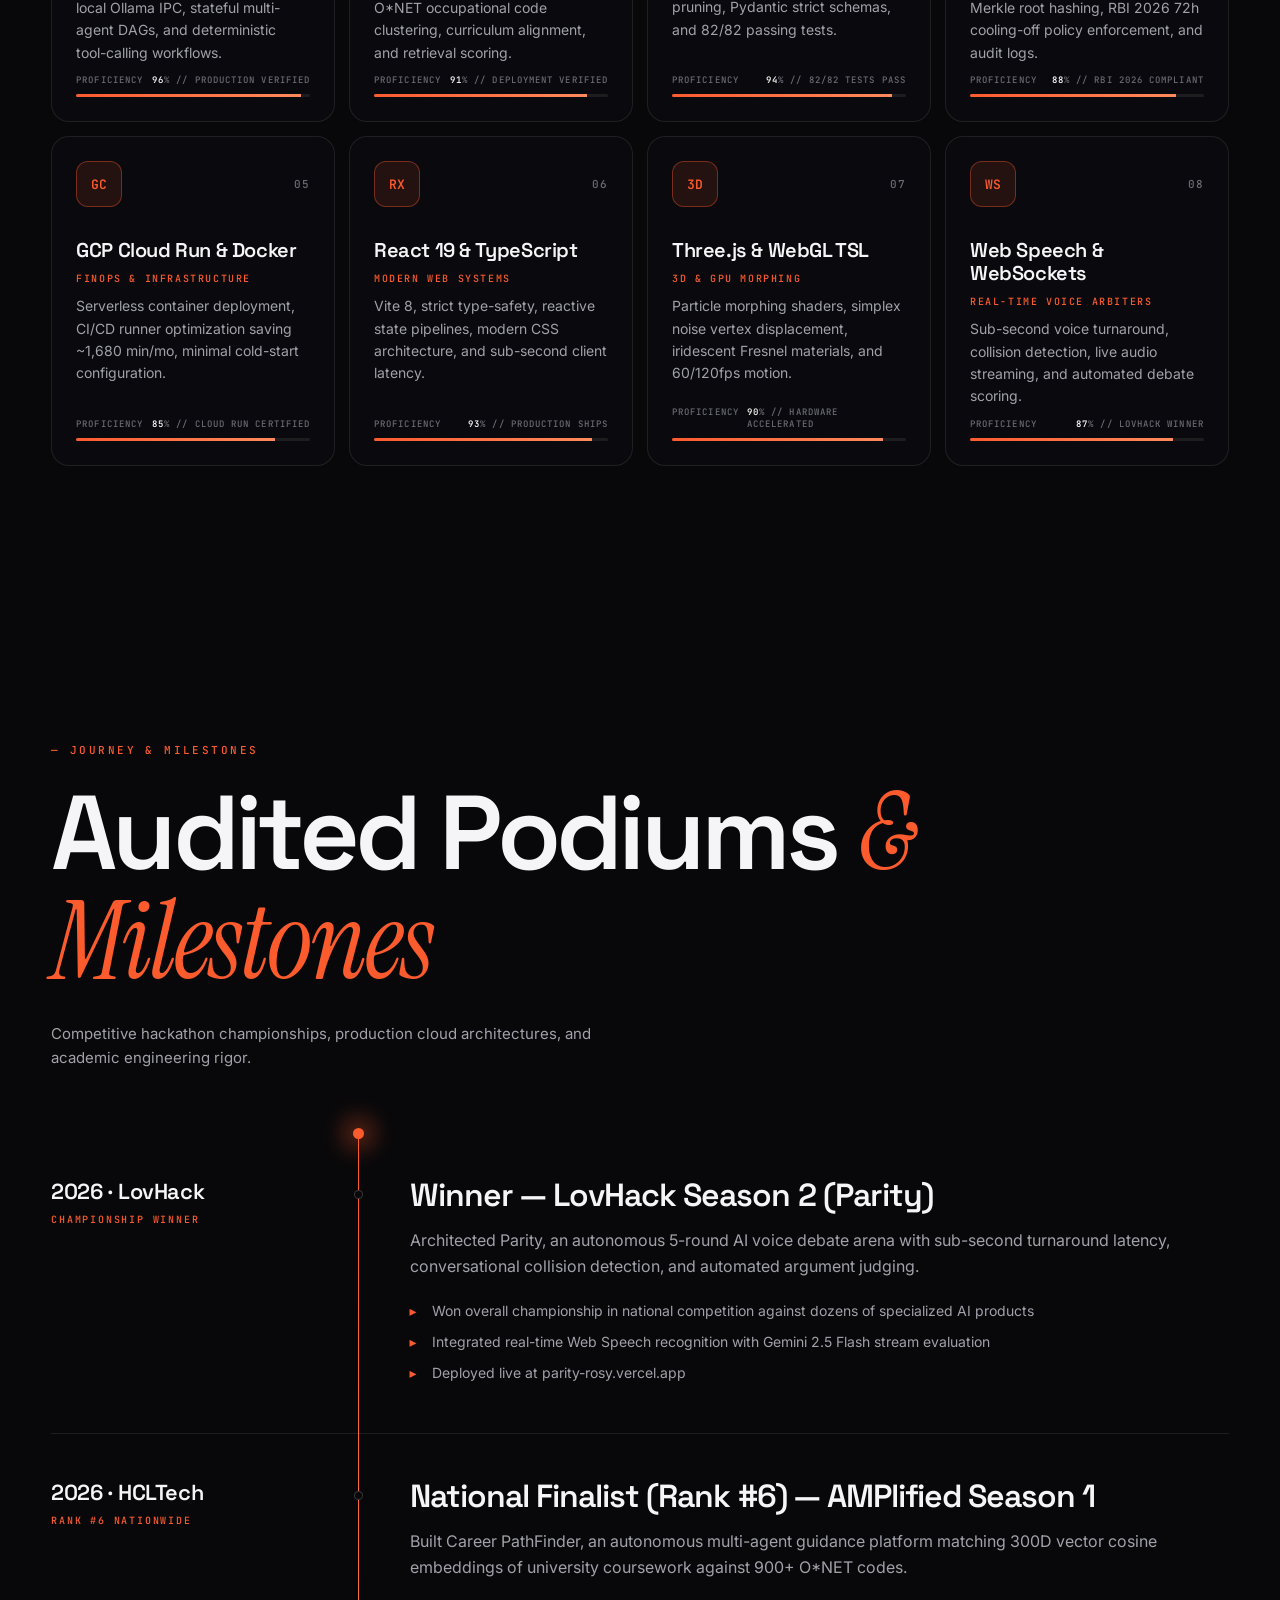
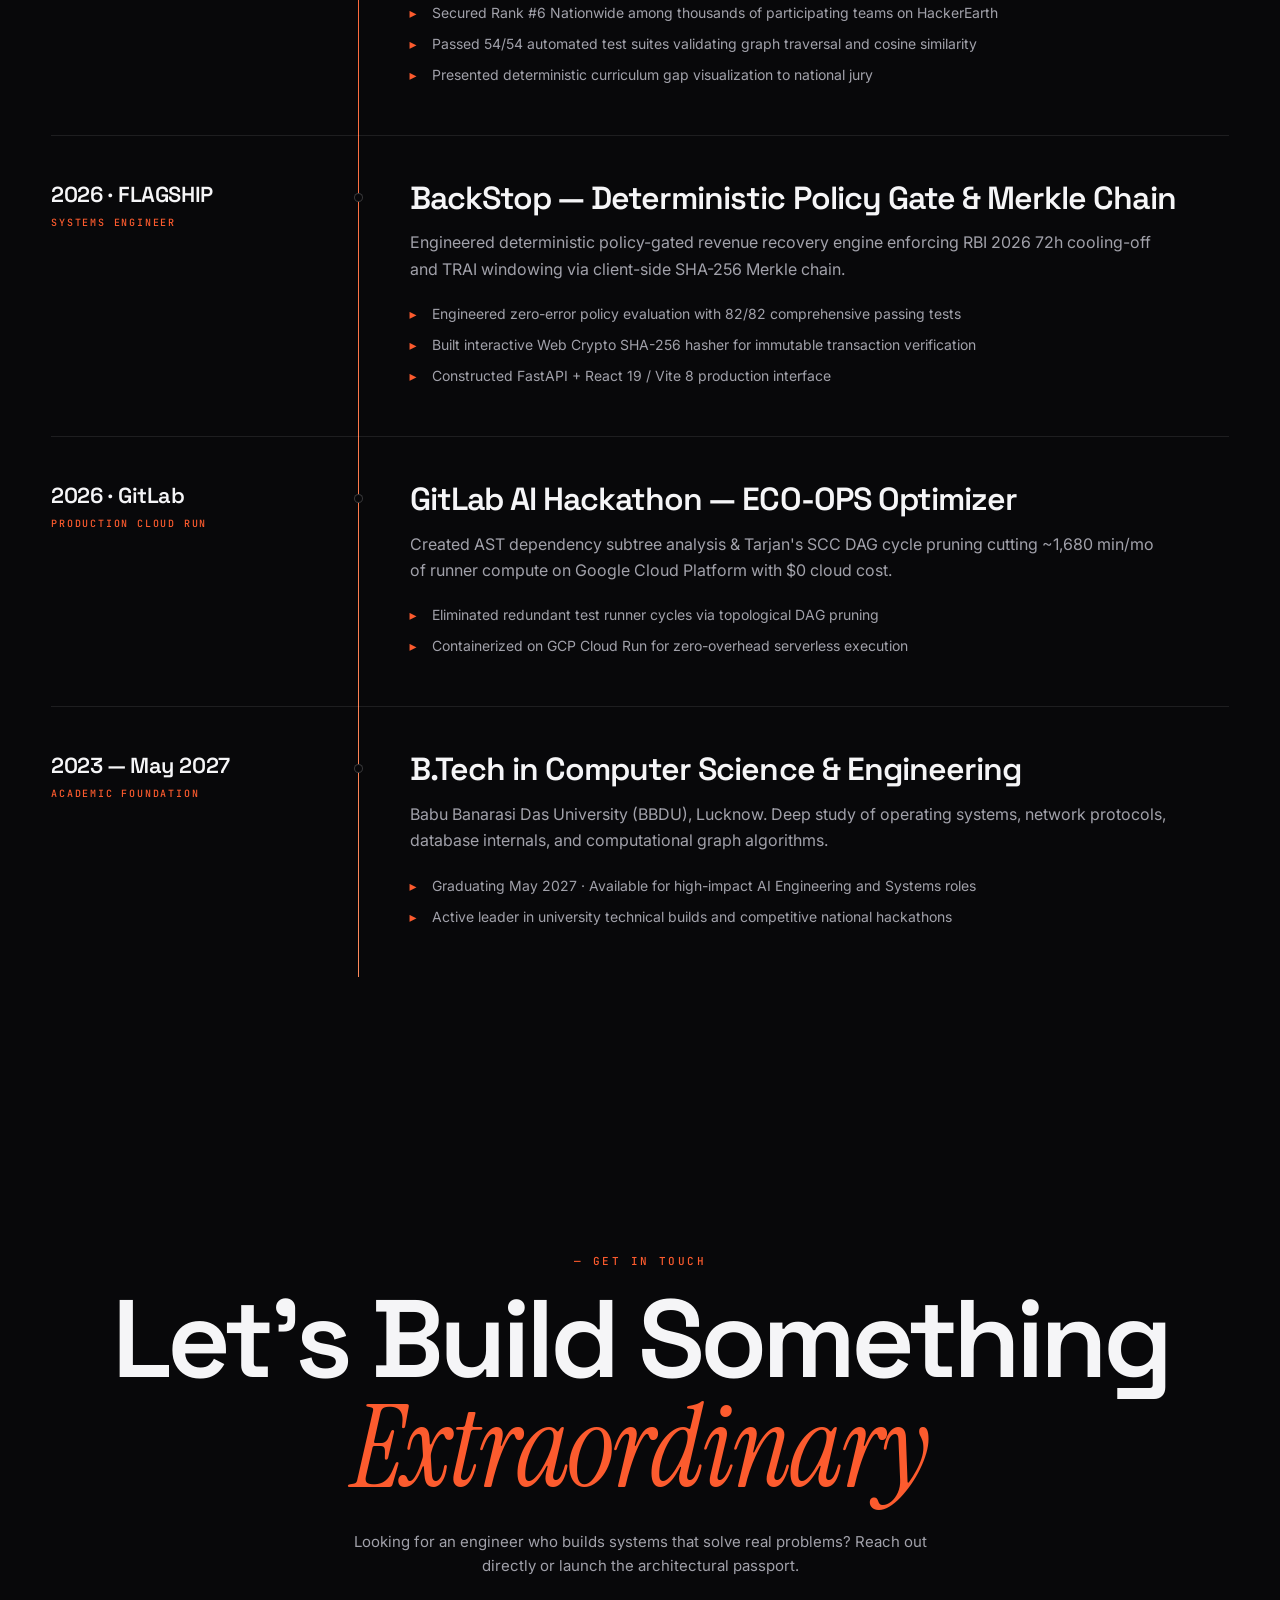
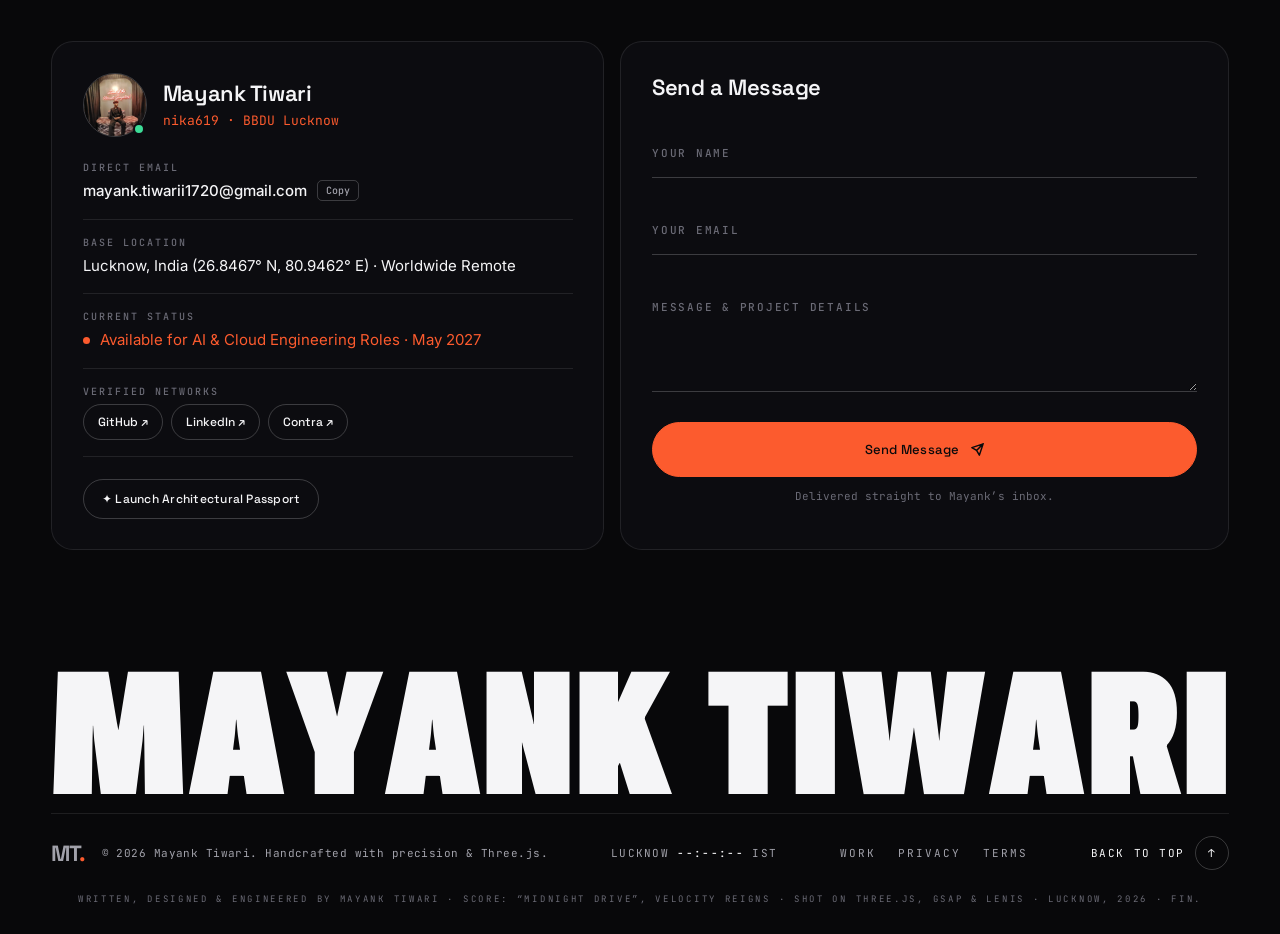
==== commit 965a359f: "feat: cinematic director's cut motion rebuild with 70k Three.js particle field, GSAP, and FormSubmit" ====
--- a/index.html
+++ b/index.html
@@ -4,1647 +4,599 @@
   <meta charset="UTF-8">
   <meta name="viewport" content="width=device-width, initial-scale=1.0, viewport-fit=cover">
   <title>Mayank Tiwari — Autonomous AI &amp; Cloud Systems Architect | BBDU Lucknow</title>
-
   <meta name="description" content="Portfolio of Mayank Tiwari (nika619) — Final-year CSE at BBDU Lucknow (May 2027), AMPlified Season 1 National Finalist (Rank #6), LovHack Season 2 Winner. Architect of BackStop, Career PathFinder, and ECO-OPS.">
   <meta name="author" content="Mayank Tiwari">
-
-  <!-- Open Graph -->
   <meta property="og:type" content="website">
   <meta property="og:title" content="Mayank Tiwari — Autonomous AI &amp; Cloud Systems Architect">
   <meta property="og:description" content="Engineering autonomous AI systems, deterministic policy gates, and production cloud architectures. National Finalist (Rank #6) AMPlified Season 1, Winner LovHack Season 2.">
-  <meta property="og:image" content="images/philosophy-bg.jpg">
-
-  <!-- Favicon -->
+  <meta property="og:image" content="images/earth.webp">
   <link rel="icon" type="image/svg+xml" href="favicon.svg">
-  <meta name="theme-color" content="#09090c">
-
-  <!-- Google Fonts: Space Grotesk, Inter, JetBrains Mono, Roboto Flex, Cinzel, Syne -->
+  <meta name="theme-color" content="#08080a">
+
   <link rel="preconnect" href="https://fonts.googleapis.com">
   <link rel="preconnect" href="https://fonts.gstatic.com" crossorigin>
-  <link href="https://fonts.googleapis.com/css2?family=Cinzel:wght@600;700;800;900&family=Inter:wght@300;400;500;600;700&family=JetBrains+Mono:wght@400;500;600&family=Roboto+Flex:opsz,wdth,wght@8..144,25..151,100..1000&family=Space+Grotesk:wght@400;500;600;700;800&family=Syne:wght@700;800&display=swap" rel="stylesheet">
-
-  <!-- Master Stylesheet -->
+  <link href="https://fonts.googleapis.com/css2?family=Instrument+Serif:ital@1&family=Inter:wght@400;500;600&family=JetBrains+Mono:wght@400;500;600&family=Roboto+Flex:opsz,wdth,wght@8..144,25..151,100..1000&family=Space+Grotesk:wght@400;500;600;700&display=swap" rel="stylesheet">
   <link rel="stylesheet" href="style.css">
 
-  <!-- External Libraries: Three.js, Lenis, GSAP, ScrollTrigger -->
-  <script src="https://cdnjs.cloudflare.com/ajax/libs/three.js/r128/three.min.js"></script>
-  <script src="https://cdn.jsdelivr.net/gh/studio-freight/lenis@1/bundled/lenis.min.js"></script>
-  <script src="https://cdnjs.cloudflare.com/ajax/libs/gsap/3.12.5/gsap.min.js"></script>
-  <script src="https://cdnjs.cloudflare.com/ajax/libs/gsap/3.12.5/ScrollTrigger.min.js"></script>
+  <script>document.documentElement.classList.add('js')</script>
+  <script src="https://cdn.jsdelivr.net/npm/gsap@3.13.0/dist/gsap.min.js"></script>
+  <script src="https://cdn.jsdelivr.net/npm/gsap@3.13.0/dist/ScrollTrigger.min.js"></script>
+  <script src="https://cdn.jsdelivr.net/npm/gsap@3.13.0/dist/SplitText.min.js"></script>
+  <script src="https://cdn.jsdelivr.net/npm/gsap@3.13.0/dist/ScrambleTextPlugin.min.js"></script>
+  <script src="https://cdn.jsdelivr.net/npm/lenis@1.3.4/dist/lenis.min.js"></script>
+  <script type="importmap">{"imports":{"three":"https://cdn.jsdelivr.net/npm/three@0.170.0/build/three.module.min.js"}}</script>
+  <script type="module" src="main.js"></script>
 </head>
-<body data-theme="ember">
-
-  <!-- Ambient Film Grain Overlay -->
-  <div class="noise-overlay" aria-hidden="true"></div>
-
-  <!-- Top Scroll Progress Line -->
-  <div class="scroll-progress" id="scroll-progress" aria-hidden="true"></div>
-
-  <!-- Interactive Toast Notification -->
-  <div class="toast-notice" id="toast-notice" role="status" aria-live="polite"></div>
-
-  <!-- =========================================================================
-       00. PRELOADER CALIBRATION (0 TO 100 Counter)
-       ========================================================================= -->
-  <div class="loading-screen" id="loading-screen" role="status" aria-label="Loading Mayank Tiwari Portfolio">
-    <span class="loading-counter" id="loading-counter">0</span>
-    <div class="loading-name" id="loading-name">Mayank Tiwari</div>
-    <div class="loading-status-text" id="loading-status-text">INITIALIZING SYSTEMS ARCHITECTURE...</div>
-    <div class="loading-bar-track">
-      <div class="loading-bar-fill" id="loading-bar-fill"></div>
+<body>
+
+  <canvas id="gl" aria-hidden="true"></canvas>
+  <!-- film layer: two key lights, letterbox bars, slate + timecode, shockwave ring -->
+  <div class="light" aria-hidden="true"><i></i><i></i></div>
+  <div class="grain" aria-hidden="true"></div>
+  <div class="bars" aria-hidden="true"><i></i><i></i></div>
+  <div class="hud" aria-hidden="true">
+    <div class="hud-l"><b></b>REC <span id="hudTc">00:00:00:00</span></div>
+    <div class="hud-r"><span id="hudScene">SC 01/08</span> &middot; 2.39:1</div>
+  </div>
+  <div id="ring" aria-hidden="true"></div>
+  <div class="progress" id="progress" aria-hidden="true"></div>
+  <div class="toast" id="toast" role="status" aria-live="polite"></div>
+  <div class="cur" id="cur" aria-hidden="true"><span></span></div>
+  <div class="cur-dot" id="curDot" aria-hidden="true"></div>
+
+  <!-- PRELOADER -->
+  <div class="pre" id="pre" role="status" aria-label="Loading Mayank Tiwari Portfolio">
+    <div class="pre-cols" aria-hidden="true"><i></i><i></i><i></i><i></i><i></i></div>
+    <div class="pre-top"><span>Mayank Tiwari</span><span>Portfolio · 2026/27</span></div>
+    <div class="pre-status" id="preStatus">INITIALIZING SYSTEMS ARCHITECTURE...</div>
+    <div class="pre-count" aria-hidden="true"><span id="preCount">0</span></div>
+    <div class="pre-bar"><i id="preBar"></i></div>
+    <div class="pre-credit" aria-hidden="true"><span>Written, designed &amp; engineered by</span><b>Mayank Tiwari</b></div>
+  </div>
+
+  <!-- HEADER -->
+  <header class="hdr" id="hdr">
+    <div class="hdr-l">
+      <a href="#hero" class="logo" aria-label="Mayank Tiwari Home" data-magnetic>MT<i>.</i></a>
+      <span class="status"><b></b>AVAILABLE FOR AI ROLES · MAY 2027</span>
     </div>
-  </div>
-
-  <!-- =========================================================================
-       HEADER NAVIGATION CHROME & PALETTE SWITCHER
-       ========================================================================= -->
-  <header class="site-header" id="site-header">
-    <div class="header-left">
-      <a href="#hero" class="brand-monogram" aria-label="Mayank Tiwari Home">
-        MT<span class="brand-dot">.</span>
-      </a>
-      <span class="brand-badge-top" id="header-status-badge">
-        <span class="beacon-pulse-dot"></span>
-        AVAILABLE FOR AI ROLES · MAY 2027
-      </span>
-    </div>
-
-    <!-- Center Navigation Links -->
-    <nav class="nav-center-links" aria-label="Main Navigation">
-      <a href="#hero" class="nav-link active">Home</a>
-      <a href="#projects" class="nav-link">Projects</a>
-      <a href="#introduction" class="nav-link">Philosophy</a>
-      <a href="#skills" class="nav-link">Skills</a>
-      <a href="#experience" class="nav-link">Experience</a>
-      <a href="#contact" class="nav-link">Contact</a>
+    <nav class="nav" aria-label="Main Navigation">
+      <a href="#hero" class="on"><span data-t="Home">Home</span></a>
+      <a href="#projects"><span data-t="Projects">Projects</span></a>
+      <a href="#introduction"><span data-t="Philosophy">Philosophy</span></a>
+      <a href="#skills"><span data-t="Skills">Skills</span></a>
+      <a href="#experience"><span data-t="Experience">Experience</span></a>
+      <a href="#contact"><span data-t="Contact">Contact</span></a>
     </nav>
-
-    <!-- Right Header Controls -->
-    <div class="header-right">
-      <!-- Interactive Theme Palette Switcher -->
-      <div class="palette-switcher" id="palette-switcher" style="display:none"></div>
-
-      <!-- Command Palette Search Button -->
-      <button class="cmd-k-trigger-btn" id="cmd-k-btn" aria-label="Open Command Palette (Press ⌘K or Ctrl+K)">
-        <svg width="14" height="14" viewBox="0 0 24 24" fill="none" stroke="currentColor" stroke-width="2">
-          <circle cx="11" cy="11" r="8"></circle>
-          <line x1="21" y1="21" x2="16.65" y2="16.65"></line>
-        </svg>
-        <span>Search</span>
-        <kbd>⌘K</kbd>
+    <div class="hdr-r">
+      <button class="hbtn hbtn-cmd" data-cmd aria-label="Open Command Palette (Ctrl+K)">
+        <svg width="14" height="14" viewBox="0 0 24 24" fill="none" stroke="currentColor" stroke-width="2"><circle cx="11" cy="11" r="8"/><line x1="21" y1="21" x2="16.65" y2="16.65"/></svg>
+        <span>Search</span><kbd>⌘K</kbd>
       </button>
-
-      <!-- Audio Synthesizer Toggle -->
-      <button class="audio-toggle-btn" id="audio-toggle-btn" aria-label="Toggle Sound Effects" title="Toggle Sound Feedback">
-        <span id="audio-icon">♪</span>
-      </button>
-
-      <!-- Staggered Drawer Menu Toggle Button -->
-      <button class="menu-toggle-btn" id="menu-toggle-btn" aria-label="Toggle Navigation Menu" aria-expanded="false">
-        <span class="menu-btn-text" id="menu-btn-text">Dive In</span>
-        <span class="menu-icon-wrap" aria-hidden="true">
-          <span class="icon-bar horizontal"></span>
-          <span class="icon-bar vertical"></span>
-        </span>
+      <button class="hbtn hbtn-snd" id="sndBtn" aria-label="Toggle Sound Effects" aria-pressed="false" title="Toggle Sound Feedback"><i></i><i></i><i></i></button>
+      <button class="hbtn hbtn-menu" id="menuBtn" aria-label="Toggle Navigation Menu" aria-expanded="false" data-magnetic>
+        <span id="menuTxt">Dive In</span><b aria-hidden="true"></b>
       </button>
     </div>
   </header>
 
-  <!-- =========================================================================
-       STAGGERED DRAWER OVERLAY MENU
-       ========================================================================= -->
-  <div class="staggered-drawer" id="staggered-drawer" aria-hidden="true">
-    <div class="drawer-backdrop" id="drawer-backdrop"></div>
-    <div class="drawer-prelayer prelayer-1"></div>
-    <div class="drawer-prelayer prelayer-2"></div>
-    <nav class="drawer-panel" aria-label="Drawer Navigation Menu">
-      <div class="drawer-panel-top">
-        <ul class="drawer-nav-list">
-          <li>
-            <a href="#hero" class="drawer-nav-item">
-              <span>Home</span>
-              <span class="drawer-nav-num">00</span>
-            </a>
-          </li>
-          <li>
-            <a href="#projects" class="drawer-nav-item">
-              <span>Projects</span>
-              <span class="drawer-nav-num">01</span>
-            </a>
-          </li>
-          <li>
-            <a href="#introduction" class="drawer-nav-item">
-              <span>Philosophy</span>
-              <span class="drawer-nav-num">02</span>
-            </a>
-          </li>
-          <li>
-            <a href="#skills" class="drawer-nav-item">
-              <span>Skills</span>
-              <span class="drawer-nav-num">03</span>
-            </a>
-          </li>
-          <li>
-            <a href="#experience" class="drawer-nav-item">
-              <span>Experience</span>
-              <span class="drawer-nav-num">04</span>
-            </a>
-          </li>
-          <li>
-            <a href="#contact" class="drawer-nav-item">
-              <span>Contact</span>
-              <span class="drawer-nav-num">05</span>
-            </a>
-          </li>
-        </ul>
-      </div>
-
-      <div class="drawer-socials">
-        <span class="drawer-socials-title">Connect</span>
-        <ul class="drawer-socials-list">
-          <li><a href="https://github.com/nika619" target="_blank" rel="noopener noreferrer">GitHub ↗</a></li>
-          <li><a href="https://www.linkedin.com/in/imayanktiwari/" target="_blank" rel="noopener noreferrer">LinkedIn ↗</a></li>
-          <li><a href="https://contra.com/mayank_tiwari_a4vkcjsh?referralExperimentNid=DEFAULT_REFERRAL_PROGRAM&referrerUsername=mayank_tiwari_a4vkcjsh" target="_blank" rel="noopener noreferrer">Contra ↗</a></li>
-          <li><a href="mailto:mayank.tiwarii1720@gmail.com">Email ↗</a></li>
-        </ul>
+  <!-- FULLSCREEN MENU -->
+  <div class="menu" id="menu" aria-hidden="true">
+    <div class="menu-bg" aria-hidden="true"><i></i><i></i></div>
+    <nav class="menu-in" aria-label="Drawer Navigation Menu">
+      <ul class="menu-list">
+        <li><a href="#hero"><em>00</em><span>Home</span></a></li>
+        <li><a href="#projects"><em>01</em><span>Projects</span></a></li>
+        <li><a href="#introduction"><em>02</em><span>Philosophy</span></a></li>
+        <li><a href="#skills"><em>03</em><span>Skills</span></a></li>
+        <li><a href="#experience"><em>04</em><span>Experience</span></a></li>
+        <li><a href="#contact"><em>05</em><span>Contact</span></a></li>
+      </ul>
+      <div class="menu-side">
+        <span class="lbl">Connect</span>
+        <a href="https://github.com/nika619" target="_blank" rel="noopener noreferrer">GitHub ↗</a>
+        <a href="https://www.linkedin.com/in/imayanktiwari/" target="_blank" rel="noopener noreferrer">LinkedIn ↗</a>
+        <a href="https://contra.com/mayank_tiwari_a4vkcjsh?referralExperimentNid=DEFAULT_REFERRAL_PROGRAM&referrerUsername=mayank_tiwari_a4vkcjsh" target="_blank" rel="noopener noreferrer">Contra ↗</a>
+        <a href="mailto:mayank.tiwarii1720@gmail.com">Email ↗</a>
+        <span class="lbl menu-geo">26°51'N 80°56'E · Lucknow</span>
       </div>
     </nav>
   </div>
 
-  <main>
-    <!-- =========================================================================
-         01. HERO SECTION (Snap Hero Layout + Three.js 3D Morphing Mesh + Variable Font Pressure)
-         ========================================================================= -->
-    <section class="hero-section" id="hero">
-      <!-- Three.js Interactive 3D WebGL Canvas Container -->
-      <div class="hero-three-container" id="hero-three-container" aria-hidden="true"></div>
-
-      <!-- Vignette & Radiant Depth Lighting -->
-      <div class="hero-vignette" aria-hidden="true"></div>
-      <div class="hero-radiant-glow" aria-hidden="true"></div>
-
-      <!-- Ambient Floating Dust Particles -->
-      <div class="hero-dust-field" aria-hidden="true">
-        <span class="dust-particle" style="top:18%; left:12%; animation-delay:0s; animation-duration:6.2s;"></span>
-        <span class="dust-particle" style="top:25%; left:82%; animation-delay:0.7s; animation-duration:7.1s;"></span>
-        <span class="dust-particle" style="top:44%; left:16%; animation-delay:1.4s; animation-duration:5.8s;"></span>
-        <span class="dust-particle" style="top:62%; left:88%; animation-delay:2.1s; animation-duration:8.2s;"></span>
-        <span class="dust-particle" style="top:75%; left:26%; animation-delay:2.8s; animation-duration:6.9s;"></span>
-        <span class="dust-particle" style="top:84%; left:54%; animation-delay:3.5s; animation-duration:7.4s;"></span>
-        <span class="dust-particle" style="top:36%; left:65%; animation-delay:4.3s; animation-duration:6.1s;"></span>
-        <span class="dust-particle" style="top:52%; left:8%; animation-delay:5.0s; animation-duration:7.7s;"></span>
-      </div>
-
-      <!-- Center Stage: Variable Font Text Pressure Title "MAYANK" -->
-      <div class="hero-center-stage">
-        <div class="text-pressure-wrapper">
-          <h1 class="text-pressure-title" id="text-pressure-title" aria-label="Mayank">
-            <span class="pressure-char" data-char="M">M</span>
-            <span class="pressure-char" data-char="A">A</span>
-            <span class="pressure-char" data-char="Y">Y</span>
-            <span class="pressure-char" data-char="A">A</span>
-            <span class="pressure-char" data-char="N">N</span>
-            <span class="pressure-char" data-char="K">K</span>
-          </h1>
-        </div>
-        <div class="hero-accent-quote" id="hero-quote">
-          <span class="hero-quote-badge">✦ BUILDATHON &amp; HACKATHON FINALIST · RANK #6 NATIONAL</span>
-          <span class="hero-quote-sub">BETTER SYSTEMS. BIGGER DREAMS.</span>
-        </div>
-      </div>
-
-      <!-- Bottom-Left Bio Description -->
-      <div class="hero-bio-box">
-        <p>Final-year CSE at <strong>BBDU Lucknow</strong> (May 2027). National Finalist (Rank #6) AMPlified Season 1, Winner LovHack Season 2. Architect of BackStop, Career PathFinder &amp; ECO-OPS.</p>
-      </div>
-
-      <!-- Bottom-Center Scroll Down Indicator -->
-      <div class="hero-scroll-cue">
-        <span class="scroll-cue-text">SCROLL</span>
-        <div class="scroll-cue-track">
-          <div class="scroll-cue-fill"></div>
-        </div>
-      </div>
-
-      <!-- Bottom-Right Call to Action Buttons -->
-      <div class="hero-actions">
-        <a href="#projects" class="btn-pill btn-primary" id="hero-btn-explore">
-          <span class="btn-arrow-icon" aria-hidden="true">
-            <svg width="11" height="11" viewBox="0 0 12 12" fill="none">
-              <path d="M1 11L11 1M11 1H3M11 1V9" stroke="currentColor" stroke-width="1.8" stroke-linecap="round" stroke-linejoin="round"></path>
-            </svg>
-          </span>
-          Explore Work →
-        </a>
-        <a href="#contact" class="btn-pill btn-outline" id="hero-btn-talk">
-          <span class="btn-sparkle">✦</span>
-          Let's Talk →
-        </a>
-      </div>
-    </section>
-
-    <!-- =========================================================================
-         MOVING TEXT MARQUEE BAND 1 (Seamless Kinetic Ribbon)
-         ========================================================================= -->
-    <div class="marquee-strip" aria-hidden="true">
-      <div class="marquee-track">
-        <div class="marquee-content">
-          <span>AUTONOMOUS AI SYSTEMS</span>
-          <span class="marquee-glyph">✦</span>
-          <span>PRODUCTION CLOUD ARCHITECTURE</span>
-          <span class="marquee-glyph">✦</span>
-          <span>MERKLE HASH CHAINS</span>
-          <span class="marquee-glyph">✦</span>
-          <span>VECTOR COSINE SIMILARITY</span>
-          <span class="marquee-glyph">✦</span>
-          <span>AST DEPENDENCY PRUNING</span>
-          <span class="marquee-glyph">✦</span>
-          <span>THREE.JS &amp; TSL SHADERS</span>
-          <span class="marquee-glyph">✦</span>
+  <main id="main">
+
+    <!-- 01 HERO -->
+    <section class="hero" id="hero" data-scene="hero">
+      <div class="hero-top" aria-hidden="true">
+        <span>26°51'N 80°56'E</span><span>Autonomous AI &amp; Cloud Systems</span><span>Folio · 2026/27</span>
+      </div>
+      <h1 class="hero-title" id="heroTitle" aria-label="Mayank">
+        <span>M</span><span>A</span><span>Y</span><span>A</span><span>N</span><span>K</span>
+      </h1>
+      <div class="hero-tag">
+        <span class="hero-badge" data-scramble>✦ BUILDATHON &amp; HACKATHON FINALIST · RANK #6 NATIONAL</span>
+        <span class="hero-sub" data-scramble>BETTER SYSTEMS. BIGGER DREAMS.</span>
+      </div>
+      <p class="hero-bio">Final-year CSE at <strong>BBDU Lucknow</strong> (May 2027). National Finalist (Rank #6) AMPlified Season 1, Winner LovHack Season 2. Architect of BackStop, Career PathFinder &amp; ECO-OPS.</p>
+      <div class="hero-cue" aria-hidden="true"><span>SCROLL</span><i><b></b></i></div>
+      <div class="hero-cta">
+        <a href="#projects" class="btn btn-solid" data-magnetic><span>Explore Work</span><svg class="arr" viewBox="0 0 12 12"><path d="M1 11L11 1M11 1H3M11 1V9"/></svg></a>
+        <a href="#contact" class="btn" data-magnetic><span>✦ Let's Talk</span><svg class="arr" viewBox="0 0 12 12"><path d="M1 11L11 1M11 1H3M11 1V9"/></svg></a>
+      </div>
+    </section>
+
+    <!-- MARQUEE 1 -->
+    <div class="mq" aria-hidden="true"><div class="mq-track">
+      <span>AUTONOMOUS AI SYSTEMS</span><b>✦</b><span>PRODUCTION CLOUD ARCHITECTURE</span><b>✦</b><span>MERKLE HASH CHAINS</span><b>✦</b><span>VECTOR COSINE SIMILARITY</span><b>✦</b><span>AST DEPENDENCY PRUNING</span><b>✦</b><span>THREE.JS &amp; TSL SHADERS</span><b>✦</b>
+    </div></div>
+
+    <!-- 02 PHILOSOPHY -->
+    <section class="philo" id="introduction" data-scene="philo">
+      <div class="philo-pin">
+        <h2 class="philo-title" aria-label="The Philosophy"><span>The</span><span>Philosophy</span></h2>
+        <div class="philo-frame">
+          <img src="images/earth.webp" alt="Earth at night seen from space — city lights illuminating the curvature of the planet" width="1920" height="1278">
+          <div class="philo-scrim"></div>
+        </div>
+        <div class="philo-copy">
+          <span class="pill"><b></b>Systems Philosophy</span>
+          <blockquote class="philo-quote" id="philoQuote">“I believe great software is born at the intersection of engineering precision and design intuition. Every pixel, every interaction, every line of code is an opportunity to create something that moves people.”</blockquote>
+          <p class="philo-author"><span>—</span><b>Mayank Tiwari</b><em>Autonomous Systems Architect · BBDU Lucknow</em></p>
+        </div>
+        <span class="philo-hint"><b></b>Scroll to explore core philosophy</span>
+      </div>
+    </section>
+
+    <!-- 02B VAULT / DOORS -->
+    <section class="vault" id="curtain-doors-chamber" data-scene="vault" aria-label="Curtain Doors Chamber and Architectural Vault">
+      <div class="vault-pin">
+        <div class="vault-stage">
+          <div class="vault-top">
+            <span class="geo"><b></b>26°51'N 80°56'E · LUCKNOW · AUTONOMOUS SYSTEMS ENGINEERING</span>
+            <div class="vault-links">
+              <a href="https://github.com/nika619" target="_blank" rel="noopener noreferrer" class="chip-link" aria-label="View Mayank Tiwari GitHub Repositories">GITHUB CODEBASES ↗</a>
+              <a href="https://www.linkedin.com/in/imayanktiwari/" target="_blank" rel="noopener noreferrer" class="chip-link" aria-label="Connect with Mayank on LinkedIn">LINKEDIN PROFILE ↗</a>
+            </div>
+          </div>
+          <span class="vault-kicker">// NATIONAL PODIUMS &amp; PRODUCTION SYSTEMS</span>
+          <h2 class="vault-title" aria-label="Systems Builder"><span>SYSTEMS</span><span>BUILDER</span></h2>
+          <figure class="vault-photo"><img src="images/mayank.webp" alt="Mayank Tiwari portrait in executive studio lighting" width="768" height="1024" loading="lazy"></figure>
+          <div class="vault-title is-outline" aria-hidden="true"><span>SYSTEMS</span><span>BUILDER</span></div>
+          <p class="vault-sub"><em>Mayank Tiwari</em><i>—</i><span>RANK #6 NATIONAL FINALIST · LOVHACK WINNER · 14+ PRODUCTION SYSTEMS</span></p>
+
+          <div class="md" id="md" role="region" aria-label="Midnight Drive Audio Track">
+            <div class="md-cover"><img src="images/midnight.webp" alt="Midnight Drive — Velocity Reigns" width="426" height="345" loading="lazy">
+              <button type="button" class="md-play" id="mdPlay" aria-label="Toggle Midnight Drive Synthwave Track" data-cursor="PLAY">▶</button>
+            </div>
+            <div class="md-info">
+              <span class="md-badge">NOW PLAYING</span><b>Midnight Drive</b><span>Velocity Reigns</span>
+              <div class="md-eq" aria-hidden="true"><i></i><i></i><i></i><i></i></div>
+            </div>
+          </div>
+
+          <div class="vault-bottom">
+            <div class="vault-specs">
+              <span><b>AMPLIFIED S1</b> RANK #6 FINALIST</span>
+              <span><b>LOVHACK S2</b> WINNER</span>
+              <span><b>SYSTEMS BUILT</b> 14+ PROJECTS</span>
+            </div>
+            <a href="#horizontal-gallery-section" class="link-arrow">Explore Flagship Suites <i>›</i></a>
+          </div>
+        </div>
+
+        <div class="vault-flare" aria-hidden="true"><i></i><b></b></div>
+        <div class="door door-l" aria-hidden="true">
+          <div class="door-in">
+            <span class="door-pill"><b></b>MAYANK TIWARI // MAY 2027</span>
+            <div class="door-num">MT</div>
+            <div class="door-name">SYSTEMS BUILDER</div>
+            <div class="door-lbl">BBDU LUCKNOW · CSE</div>
+          </div>
+        </div>
+        <div class="door door-r" aria-hidden="true">
+          <div class="door-in">
+            <span class="door-pill">14+ PROJECTS SHIPPED <u>NATIONAL FINALIST</u></span>
+            <div class="door-num">14+</div>
+            <div class="door-name">SOFTWARE ENGINEER</div>
+            <div class="door-lbl">SCROLL TO REVEAL</div>
+          </div>
+        </div>
+        <div class="seam" aria-hidden="true"><span><b></b>SCROLL TO ENTER SYSTEMS VAULT</span></div>
+      </div>
+    </section>
+
+    <!-- 02C FLAGSHIP RAIL -->
+    <section class="rail" id="horizontal-gallery-section" data-scene="rail" aria-label="Scroll Horizontal Gallery">
+      <div class="rail-head">
+        <div class="rail-pills">
+          <span class="pill pill-mono">FLAGSHIP SYSTEMS ARCHITECTURE</span>
+          <span class="pill pill-ok">PRODUCTION VERIFIED</span>
+          <span class="pill"><u>MT</u>MAYANK TIWARI · 2026-2027</span>
+        </div>
+        <span class="rail-hint"><i>←</i> SCROLL / DRAG TO INSPECT <i>→</i></span>
+      </div>
+      <div class="rail-track" id="railTrack">
+        <div class="rail-intro">
+          <h2 class="rail-title"><span>ENGINEERED</span><span>SYSTEMS</span></h2>
+          <span class="rail-title-sub">— Flagship Suite</span>
+          <p>Autonomous financial policy gates, multi-agent evaluation DAGs, and serverless compute optimizers engineered for production reliability.</p>
+        </div>
+
+        <article class="pcard" data-id="parity">
+          <div class="pcard-top"><span class="pcard-n">01 / 04</span><span class="pcard-tag">WINNER · LOVHACK S2</span></div>
+          <a class="pcard-media" href="https://parity-rosy.vercel.app" target="_blank" rel="noopener noreferrer" data-cursor="LIVE ↗" aria-label="View Parity live arena"><img src="images/parity.webp" alt="Parity Autonomous 5-Round AI Voice Debate Arena" width="307" height="206" loading="lazy"></a>
+          <div class="pcard-body">
+            <h3>Parity — AI Voice Debate Arena</h3>
+            <p>Autonomous 5-round conversational debate arena with sub-second turnaround latency, voice collision handling, and automated argument scoring.</p>
+            <div class="chips"><span>GEMINI FLASH</span><span>WEB SPEECH API</span><span>WEBSOCKET</span><span class="hot">LOVHACK WINNER</span></div>
+            <div class="pcard-act">
+              <a href="https://parity-rosy.vercel.app" target="_blank" rel="noopener noreferrer" class="btn btn-sm btn-solid"><span>Live Debate Arena ↗</span></a>
+              <button type="button" class="btn btn-sm" data-project="parity"><span>System Specs ↗</span></button>
+            </div>
+          </div>
+        </article>
+
+        <article class="pcard" data-id="career-pathfinder">
+          <div class="pcard-top"><span class="pcard-n">02 / 04</span><span class="pcard-tag">RANK #6 NATIONAL FINALIST · AMPLIFIED S1</span></div>
+          <button type="button" class="pcard-media" data-project="career-pathfinder" data-cursor="SPECS" aria-label="View Career PathFinder architecture specs"><img src="images/career.webp" alt="Career PathFinder Autonomous Multi-Agent Guidance Engine" width="1024" height="487" loading="lazy"></button>
+          <div class="pcard-body">
+            <h3>Career PathFinder — Guidance Engine</h3>
+            <p>National Finalist in AMPlified Season 1. Multi-agent syllabus gap analyzer computing 300D vector cosine similarities against 900+ O*NET occupational codes.</p>
+            <div class="chips"><span>PYTHON</span><span>VECTOR COSINE</span><span>MULTI-AGENT DAG</span><span class="hot">54/54 TESTS PASS</span></div>
+            <div class="pcard-act">
+              <a href="https://github.com/nika619/Career-pathfinder-nika619" target="_blank" rel="noopener noreferrer" class="btn btn-sm btn-solid"><span>GitHub Repository ↗</span></a>
+              <a href="https://www.hackerearth.com/challenges/hackathon/amplified-season-1/" target="_blank" rel="noopener noreferrer" class="btn btn-sm"><span>AMPlified Finals ↗</span></a>
+            </div>
+          </div>
+        </article>
+
+        <article class="pcard" data-id="eco-ops">
+          <div class="pcard-top"><span class="pcard-n">03 / 04</span><span class="pcard-tag">GITLAB AI HACKATHON · GCP RUN</span></div>
+          <button type="button" class="pcard-media" data-project="eco-ops" data-cursor="SPECS" aria-label="View ECO-OPS architecture specs"><img src="images/ecoops.webp" alt="ECO-OPS Intelligent CI Compute Optimizer on Google Cloud Run" width="333" height="222" loading="lazy"></button>
+          <div class="pcard-body">
+            <h3>ECO-OPS — CI Compute Optimizer</h3>
+            <p>Analyzes CI pipeline AST dependency graphs and prunes redundant build cycles, eliminating ~1,680 minutes/month of wasteful cloud compute on Cloud Run.</p>
+            <div class="chips"><span>GOOGLE CLOUD RUN</span><span>AST DAG PRUNING</span><span>FASTAPI</span><span class="hot">~1,680m SAVED/MO</span></div>
+            <div class="pcard-act">
+              <a href="https://github.com/nika619/ecoops" target="_blank" rel="noopener noreferrer" class="btn btn-sm btn-solid"><span>GitHub Repository ↗</span></a>
+              <button type="button" class="btn btn-sm" data-project="eco-ops"><span>System Specs ↗</span></button>
+            </div>
+          </div>
+        </article>
+
+        <article class="pcard" data-id="backstop">
+          <div class="pcard-top"><span class="pcard-n">04 / 04</span><span class="pcard-tag">PRODUCTION VERIFIED · POLICY GATE</span></div>
+          <button type="button" class="pcard-media" data-project="backstop" data-cursor="SPECS" aria-label="View BackStop architecture specs"><img src="images/backstop.webp" alt="BackStop Deterministic Policy Gate dashboard" width="1024" height="576" loading="lazy"></button>
+          <div class="pcard-body">
+            <h3>BackStop — Deterministic Policy Gate</h3>
+            <p>Enforces RBI 72h cooldown &amp; TRAI windowing via client-side SHA-256 Merkle chain. Isolates autonomous revenue recovery from financial mutation risk.</p>
+            <div class="chips"><span>FASTAPI</span><span>REACT 19</span><span>SHA-256 MERKLE</span><span class="hot">82/82 SUITES PASS</span></div>
+            <div class="pcard-act">
+              <a href="https://github.com/nika619/BackStop-" target="_blank" rel="noopener noreferrer" class="btn btn-sm btn-solid"><span>GitHub Repository ↗</span></a>
+              <button type="button" class="btn btn-sm" data-project="backstop"><span>System Specs ↗</span></button>
+            </div>
+          </div>
+        </article>
+
+        <div class="rail-outro">
+          <span>04 flagship systems</span>
+          <a href="#projects" class="rail-next" data-cursor="INDEX">Full<br>Index <i>↓</i></a>
+        </div>
+      </div>
+      <div class="rail-foot" aria-hidden="true"><span id="railNow">01</span><div class="rail-bar"><i id="railBar"></i></div><span>04</span></div>
+    </section>
+
+    <!-- 03 SELECTED PROJECTS -->
+    <section class="work" id="projects" data-scene="work">
+      <header class="sec-head">
+        <span class="sec-tag" data-reveal>— 03 // ARCHITECTURAL SHOWCASE</span>
+        <h2 class="sec-title" data-split="chars">Selected <em>Projects</em></h2>
+        <div class="sec-row">
+          <p data-split="lines">From autonomous financial policy gates to full-stack web systems — crafted with motion, purpose, and mathematical precision.</p>
+          <span class="sec-count" data-reveal><b data-count="14">14</b>+ PRODUCTION SYSTEMS BUILT</span>
+        </div>
+      </header>
+      <ul class="work-list" id="workList">
+        <li><button type="button" class="work-row" data-project="parity" data-i="0">
+          <span class="wn">01 / 04</span><span class="wt"><b>Parity</b><i>AI Voice Debate Arena</i></span><span class="wm">Gemini Flash · Web Speech API · WebSocket · React</span><span class="wa">Winner · LovHack S2</span><span class="wx">↗</span>
+        </button></li>
+        <li><button type="button" class="work-row" data-project="career-pathfinder" data-i="1">
+          <span class="wn">02 / 04</span><span class="wt"><b>Career PathFinder</b><i>Guidance Engine</i></span><span class="wm">Python · Vector Cosine · Multi-Agent DAG · FastAPI</span><span class="wa">Rank #6 · AMPlified S1</span><span class="wx">↗</span>
+        </button></li>
+        <li><button type="button" class="work-row" data-project="eco-ops" data-i="2">
+          <span class="wn">03 / 04</span><span class="wt"><b>ECO-OPS</b><i>Intelligent CI Compute Optimizer</i></span><span class="wm">GCP Cloud Run · Python AST · Tarjan SCC · Docker</span><span class="wa">GitLab AI Hackathon</span><span class="wx">↗</span>
+        </button></li>
+        <li><button type="button" class="work-row" data-project="backstop" data-i="3">
+          <span class="wn">04 / 04</span><span class="wt"><b>BackStop</b><i>Deterministic Policy Gate</i></span><span class="wm">FastAPI · React 19 · Web Crypto · SHA-256 Merkle</span><span class="wa">82/82 Suites Pass</span><span class="wx">↗</span>
+        </button></li>
+      </ul>
+      <div class="work-float" id="workFloat" aria-hidden="true"><div class="work-float-in">
+        <img src="images/parity.webp" alt=""><img src="images/career.webp" alt=""><img src="images/ecoops.webp" alt=""><img src="images/backstop.webp" alt="">
+      </div><span>View Case Study ↗</span></div>
+    </section>
+
+    <!-- MARQUEE 2 -->
+    <div class="mq mq-rev" aria-hidden="true"><div class="mq-track">
+      <span>OPEN FOR SELECTIVE CLIENT COMMISSIONS</span><b>✦</b><span>PRODUCTION-READY SYSTEMS</span><b>✦</b><span>WORLDWIDE REMOTE COLLABORATION</span><b>✦</b><span>TURNING IDEAS INTO REALITY</span><b>✦</b><span>SCALABLE ARCHITECTURE</span><b>✦</b>
+    </div></div>
+
+    <!-- 04 SKILLS -->
+    <section class="skills" id="skills" data-scene="skills">
+      <header class="sec-head sec-head-c">
+        <span class="sec-tag" data-reveal>— CAPABILITIES &amp; STACK</span>
+        <h2 class="sec-title" data-split="chars">Tools I <em>Work With</em></h2>
+        <p data-split="lines">A curated selection of languages, 3D engines, frameworks, and cloud infrastructure engineered for zero latency and high visual impact.</p>
+      </header>
+
+      <div class="filters" id="filters" role="tablist" data-reveal>
+        <i class="filters-ink" aria-hidden="true"></i>
+        <button class="on" data-cat="all" role="tab" aria-selected="true">All Disciplines</button>
+        <button data-cat="frontend" role="tab" aria-selected="false">Frontend &amp; 3D</button>
+        <button data-cat="backend" role="tab" aria-selected="false">Backend &amp; Cloud</button>
+        <button data-cat="languages" role="tab" aria-selected="false">Languages</button>
+        <button data-cat="ai" role="tab" aria-selected="false">AI / ML</button>
+      </div>
+
+      <div class="term" data-reveal>
+        <div class="term-top">
+          <span class="term-dots"><i></i><i></i><i></i></span>
+          <span class="term-title">mayank@bbdu-arch: ~/capabilities</span>
+          <span class="term-live"><b></b>LIVE ARCHITECTURE CONTEXT</span>
+        </div>
+        <div class="term-row"><span class="term-prompt">nika619@system:~$</span><span id="termText">inspect --discipline "ALL" // 82/82 suites passing · Merkle SHA-256 · 300D vector cosine · GCP Cloud Run</span><span class="term-caret">▋</span></div>
+      </div>
+
+      <div class="skills-ghost" id="skillsGhost" aria-hidden="true"></div>
+      <div class="skills-grid" id="skillsGrid">
+        <article class="skill" data-cat="ai">
+          <div class="skill-hd"><span class="skill-ico">AG</span><span class="skill-idx">01</span></div>
+          <h3>Gemini &amp; Multi-Agent DAGs</h3><span class="skill-sub">AUTONOMOUS ORCHESTRATION</span>
+          <p>Gemini 2.5 Flash, DeepSeek-R1 local Ollama IPC, stateful multi-agent DAGs, and deterministic tool-calling workflows.</p>
+          <div class="meter"><div class="meter-meta"><span>PROFICIENCY</span><span><b data-count="96">96</b>% // PRODUCTION VERIFIED</span></div><div class="meter-track"><i style="--p:.96"></i></div></div>
+        </article>
+        <article class="skill" data-cat="ai">
+          <div class="skill-hd"><span class="skill-ico">VE</span><span class="skill-idx">02</span></div>
+          <h3>Vector Embeddings &amp; Cosine</h3><span class="skill-sub">HIGH-DIMENSIONAL MATCHING</span>
+          <p>300D dense vector similarity, O*NET occupational code clustering, curriculum alignment, and retrieval scoring.</p>
+          <div class="meter"><div class="meter-meta"><span>PROFICIENCY</span><span><b data-count="91">91</b>% // DEPLOYMENT VERIFIED</span></div><div class="meter-track"><i style="--p:.91"></i></div></div>
+        </article>
+        <article class="skill" data-cat="languages">
+          <div class="skill-hd"><span class="skill-ico">PY</span><span class="skill-idx">03</span></div>
+          <h3>Python &amp; FastAPI</h3><span class="skill-sub">HIGH-THROUGHPUT BACKENDS</span>
+          <p>Asynchronous microservices, AST parsing, Tarjan's SCC cycle pruning, Pydantic strict schemas, and 82/82 passing tests.</p>
+          <div class="meter"><div class="meter-meta"><span>PROFICIENCY</span><span><b data-count="94">94</b>% // 82/82 TESTS PASS</span></div><div class="meter-track"><i style="--p:.94"></i></div></div>
+        </article>
+        <article class="skill" data-cat="backend">
+          <div class="skill-hd"><span class="skill-ico">MK</span><span class="skill-idx">04</span></div>
+          <h3>Merkle Chains &amp; Policy Gates</h3><span class="skill-sub">FINANCIAL AI GOVERNANCE</span>
+          <p>Client-side Web Crypto SHA-256 Merkle root hashing, RBI 2026 72h cooling-off policy enforcement, and audit logs.</p>
+          <div class="meter"><div class="meter-meta"><span>PROFICIENCY</span><span><b data-count="88">88</b>% // RBI 2026 COMPLIANT</span></div><div class="meter-track"><i style="--p:.88"></i></div></div>
+        </article>
+        <article class="skill" data-cat="backend">
+          <div class="skill-hd"><span class="skill-ico">GC</span><span class="skill-idx">05</span></div>
+          <h3>GCP Cloud Run &amp; Docker</h3><span class="skill-sub">FINOPS &amp; INFRASTRUCTURE</span>
+          <p>Serverless container deployment, CI/CD runner optimization saving ~1,680 min/mo, minimal cold-start configuration.</p>
+          <div class="meter"><div class="meter-meta"><span>PROFICIENCY</span><span><b data-count="85">85</b>% // CLOUD RUN CERTIFIED</span></div><div class="meter-track"><i style="--p:.85"></i></div></div>
+        </article>
+        <article class="skill" data-cat="frontend">
+          <div class="skill-hd"><span class="skill-ico">RX</span><span class="skill-idx">06</span></div>
+          <h3>React 19 &amp; TypeScript</h3><span class="skill-sub">MODERN WEB SYSTEMS</span>
+          <p>Vite 8, strict type-safety, reactive state pipelines, modern CSS architecture, and sub-second client latency.</p>
+          <div class="meter"><div class="meter-meta"><span>PROFICIENCY</span><span><b data-count="93">93</b>% // PRODUCTION SHIPS</span></div><div class="meter-track"><i style="--p:.93"></i></div></div>
+        </article>
+        <article class="skill" data-cat="frontend">
+          <div class="skill-hd"><span class="skill-ico">3D</span><span class="skill-idx">07</span></div>
+          <h3>Three.js &amp; WebGL TSL</h3><span class="skill-sub">3D &amp; GPU MORPHING</span>
+          <p>Particle morphing shaders, simplex noise vertex displacement, iridescent Fresnel materials, and 60/120fps motion.</p>
+          <div class="meter"><div class="meter-meta"><span>PROFICIENCY</span><span><b data-count="90">90</b>% // HARDWARE ACCELERATED</span></div><div class="meter-track"><i style="--p:.90"></i></div></div>
+        </article>
+        <article class="skill" data-cat="frontend,ai">
+          <div class="skill-hd"><span class="skill-ico">WS</span><span class="skill-idx">08</span></div>
+          <h3>Web Speech &amp; WebSockets</h3><span class="skill-sub">REAL-TIME VOICE ARBITERS</span>
+          <p>Sub-second voice turnaround, collision detection, live audio streaming, and automated debate scoring.</p>
+          <div class="meter"><div class="meter-meta"><span>PROFICIENCY</span><span><b data-count="87">87</b>% // LOVHACK WINNER</span></div><div class="meter-track"><i style="--p:.87"></i></div></div>
+        </article>
+      </div>
+    </section>
+
+    <!-- 05 EXPERIENCE -->
+    <section class="exp" id="experience" data-scene="exp">
+      <header class="sec-head">
+        <span class="sec-tag" data-reveal>— JOURNEY &amp; MILESTONES</span>
+        <h2 class="sec-title" data-split="chars">Audited Podiums <em>&amp; Milestones</em></h2>
+        <p data-split="lines">Competitive hackathon championships, production cloud architectures, and academic engineering rigor.</p>
+      </header>
+      <div class="tl" id="tl">
+        <div class="tl-line" aria-hidden="true"><i></i><b></b></div>
+
+        <article class="tl-item">
+          <div class="tl-l"><span class="tl-date">2026 · LovHack</span><span class="tl-type">CHAMPIONSHIP WINNER</span></div>
+          <div class="tl-r">
+            <h3>Winner — LovHack Season 2 (Parity)</h3>
+            <p>Architected Parity, an autonomous 5-round AI voice debate arena with sub-second turnaround latency, conversational collision detection, and automated argument judging.</p>
+            <ul><li>Won overall championship in national competition against dozens of specialized AI products</li><li>Integrated real-time Web Speech recognition with Gemini 2.5 Flash stream evaluation</li><li>Deployed live at parity-rosy.vercel.app</li></ul>
+          </div>
+        </article>
+        <article class="tl-item">
+          <div class="tl-l"><span class="tl-date">2026 · HCLTech</span><span class="tl-type">RANK #6 NATIONWIDE</span></div>
+          <div class="tl-r">
+            <h3>National Finalist (Rank #6) — AMPlified Season 1</h3>
+            <p>Built Career PathFinder, an autonomous multi-agent guidance platform matching 300D vector cosine embeddings of university coursework against 900+ O*NET codes.</p>
+            <ul><li>Secured Rank #6 Nationwide among thousands of participating teams on HackerEarth</li><li>Passed 54/54 automated test suites validating graph traversal and cosine similarity</li><li>Presented deterministic curriculum gap visualization to national jury</li></ul>
+          </div>
+        </article>
+        <article class="tl-item">
+          <div class="tl-l"><span class="tl-date">2026 · FLAGSHIP</span><span class="tl-type">SYSTEMS ENGINEER</span></div>
+          <div class="tl-r">
+            <h3>BackStop — Deterministic Policy Gate &amp; Merkle Chain</h3>
+            <p>Engineered deterministic policy-gated revenue recovery engine enforcing RBI 2026 72h cooling-off and TRAI windowing via client-side SHA-256 Merkle chain.</p>
+            <ul><li>Engineered zero-error policy evaluation with 82/82 comprehensive passing tests</li><li>Built interactive Web Crypto SHA-256 hasher for immutable transaction verification</li><li>Constructed FastAPI + React 19 / Vite 8 production interface</li></ul>
+          </div>
+        </article>
+        <article class="tl-item">
+          <div class="tl-l"><span class="tl-date">2026 · GitLab</span><span class="tl-type">PRODUCTION CLOUD RUN</span></div>
+          <div class="tl-r">
+            <h3>GitLab AI Hackathon — ECO-OPS Optimizer</h3>
+            <p>Created AST dependency subtree analysis &amp; Tarjan's SCC DAG cycle pruning cutting ~1,680 min/mo of runner compute on Google Cloud Platform with $0 cloud cost.</p>
+            <ul><li>Eliminated redundant test runner cycles via topological DAG pruning</li><li>Containerized on GCP Cloud Run for zero-overhead serverless execution</li></ul>
+          </div>
+        </article>
+        <article class="tl-item">
+          <div class="tl-l"><span class="tl-date">2023 — May 2027</span><span class="tl-type">ACADEMIC FOUNDATION</span></div>
+          <div class="tl-r">
+            <h3>B.Tech in Computer Science &amp; Engineering</h3>
+            <p>Babu Banarasi Das University (BBDU), Lucknow. Deep study of operating systems, network protocols, database internals, and computational graph algorithms.</p>
+            <ul><li>Graduating May 2027 · Available for high-impact AI Engineering and Systems roles</li><li>Active leader in university technical builds and competitive national hackathons</li></ul>
+          </div>
+        </article>
+      </div>
+    </section>
+
+    <!-- 06 CONTACT -->
+    <section class="contact" id="contact" data-scene="contact">
+      <header class="sec-head sec-head-c">
+        <span class="sec-tag" data-reveal>— GET IN TOUCH</span>
+        <h2 class="sec-title sec-title-xl" data-split="chars">Let's Build Something <em>Extraordinary</em></h2>
+        <p data-split="lines">Looking for an engineer who builds systems that solve real problems? Reach out directly or launch the architectural passport.</p>
+      </header>
+
+      <div class="contact-grid">
+        <div class="card contact-card" data-reveal>
+          <div class="contact-me">
+            <div class="avatar"><img src="images/mayank.webp" alt="Mayank Tiwari portrait" width="768" height="1024" loading="lazy"><b title="Active &amp; Ready for Roles"></b></div>
+            <div><h3>Mayank Tiwari</h3><span class="mono-accent">nika619 · BBDU Lucknow</span></div>
+          </div>
+          <dl class="info">
+            <div><dt>Direct Email</dt><dd><button type="button" class="copy" id="copyEmail" title="Click to copy email address" data-cursor="COPY">mayank.tiwarii1720@gmail.com <u>Copy</u></button></dd></div>
+            <div><dt>Base Location</dt><dd>Lucknow, India (26.8467° N, 80.9462° E) · Worldwide Remote</dd></div>
+            <div><dt>Current Status</dt><dd class="avail"><b></b>Available for AI &amp; Cloud Engineering Roles · May 2027</dd></div>
+            <div><dt>Verified Networks</dt><dd class="socials">
+              <a href="https://github.com/nika619" target="_blank" rel="noopener noreferrer" title="GitHub (@nika619)" data-magnetic>GitHub ↗</a>
+              <a href="https://www.linkedin.com/in/imayanktiwari/" target="_blank" rel="noopener noreferrer" title="LinkedIn Profile" data-magnetic>LinkedIn ↗</a>
+              <a href="https://contra.com/mayank_tiwari_a4vkcjsh?referralExperimentNid=DEFAULT_REFERRAL_PROGRAM&referrerUsername=mayank_tiwari_a4vkcjsh" target="_blank" rel="noopener noreferrer" title="Contra Profile &amp; Independent Work" data-magnetic>Contra ↗</a>
+            </dd></div>
+          </dl>
+          <button type="button" class="btn btn-sm" data-blueprint><span>✦ Launch Architectural Passport</span></button>
+        </div>
+
+        <form class="card contact-form" id="contactForm" data-reveal>
+          <h3>Send a Message</h3>
+          <input type="text" name="_honey" class="hp" tabindex="-1" autocomplete="off" aria-hidden="true">
+          <label class="field"><input type="text" name="name" placeholder=" " required autocomplete="name"><span>Your Name</span><i></i></label>
+          <label class="field"><input type="email" name="email" placeholder=" " required autocomplete="email"><span>Your Email</span><i></i></label>
+          <label class="field"><textarea name="message" placeholder=" " required rows="4"></textarea><span>Message &amp; Project Details</span><i></i></label>
+          <button type="submit" class="btn btn-solid btn-send" data-magnetic><span>Send Message</span><svg class="arr" viewBox="0 0 16 16"><path d="M14 2L7 9M14 2L10 14L7 9M14 2L2 6L7 9"/></svg></button>
+          <p class="form-note">Delivered straight to Mayank&rsquo;s inbox.</p>
+        </form>
+      </div>
+
+      <footer class="foot">
+        <div class="foot-big" id="footBig" aria-hidden="true"><span>M</span><span>A</span><span>Y</span><span>A</span><span>N</span><span>K</span><span class="sp"></span><span>T</span><span>I</span><span>W</span><span>A</span><span>R</span><span>I</span></div>
+        <div class="foot-row">
+          <div class="foot-l"><span class="logo">MT<i>.</i></span><p>© 2026 Mayank Tiwari. Handcrafted with precision &amp; Three.js.</p></div>
+          <span class="foot-clock">LUCKNOW <b id="clock">--:--:--</b> IST</span>
+          <div class="foot-nav">
+            <a href="#projects">WORK</a>
+            <button type="button" data-legal="privacy">PRIVACY</button>
+            <button type="button" data-legal="terms">TERMS</button>
+          </div>
+          <button class="top" data-top aria-label="Scroll back to top" data-magnetic><span>Back to top</span><i>↑</i></button>
+        </div>
+        <p class="credits">Written, designed &amp; engineered by Mayank Tiwari &middot; Score: &ldquo;Midnight Drive&rdquo;, Velocity Reigns &middot; Shot on three.js, GSAP &amp; Lenis &middot; Lucknow, 2026 &middot; Fin.</p>
+      </footer>
+    </section>
+  </main>
+
+  <!-- PROJECT CASE STUDY -->
+  <dialog class="dlg dlg-proj" id="dlgProj" aria-labelledby="mTitle">
+    <div class="dlg-box">
+      <div class="dlg-bar"><span class="term-dots"><i></i><i></i><i></i></span><span id="mChrome">project.preview</span><button class="dlg-x" data-close aria-label="Close Modal">✕</button></div>
+      <div class="dlg-scroll" data-lenis-prevent>
+        <div class="dlg-media"><img id="mImg" src="" alt=""></div>
+        <div class="dlg-body">
+          <span class="sec-tag" id="mKick"></span>
+          <h3 id="mTitle"></h3>
+          <p id="mDesc"></p>
+          <div class="chips" id="mTags"></div>
+          <div class="dlg-links" id="mLinks"></div>
         </div>
       </div>
     </div>
-
-    <!-- =========================================================================
-         02. THE PHILOSOPHY SECTION (Scroll-Expand Cinematic Reveal + Three.js TSL Particle Morph)
-         ========================================================================= -->
-    <section class="philosophy-section" id="introduction">
-      <div class="scroll-expand-container">
-        <div class="scroll-expand-track" id="scroll-expand-track">
-          <!-- Three.js TSL Particle Morph Canvas Overlay -->
-          <div class="philosophy-particle-canvas" id="philosophy-three-container" aria-hidden="true"></div>
-
-          <div class="scroll-expand-stage">
-            <div class="scroll-expand-frame" id="scroll-expand-frame">
-              <div class="reveal-image-container philosophy-media-wrap">
-                <img class="scroll-expand-media" id="scroll-expand-media" src="images/philosophy-bg.jpg" alt="Earth at night seen from space — city lights illuminating the curvature of the planet" loading="lazy">
-              </div>
-              <div class="scroll-expand-scrim" id="scroll-expand-scrim"></div>
-
-              <!-- Quote Overlay with High-Contrast Glass Card -->
-              <div class="scroll-expand-overlay" id="scroll-expand-overlay">
-                <div class="philosophy-quote-card">
-                  <div class="philosophy-badge">
-                    <span class="philosophy-badge-dot"></span>
-                    <span class="philosophy-badge-text">Systems Philosophy</span>
-                  </div>
-                  <blockquote class="philosophy-quote">
-                    “I believe great software is born at the intersection of engineering precision and design intuition. Every pixel, every interaction, every line of code is an opportunity to create something that moves people.”
-                  </blockquote>
-                  <div class="philosophy-author-tag">
-                    <span class="author-dash">—</span>
-                    <span class="author-name">Mayank Tiwari</span>
-                    <span class="author-role">Autonomous Systems Architect · BBDU Lucknow</span>
-                  </div>
-                </div>
-              </div>
-            </div>
-
-            <!-- Sticky Stage Overlays -->
-            <h2 class="scroll-expand-title" id="scroll-expand-title">The Philosophy</h2>
-            <div class="scroll-expand-hint" id="scroll-expand-hint">
-              <span class="scroll-expand-hint-dot"></span>
-              <span>Scroll to explore core philosophy</span>
-            </div>
-          </div>
-        </div>
-      </div>
-    </section>
-
-    <!-- =========================================================================
-         02B. CURTAIN DOORS CHAMBER // ARCHITECTURAL VAULT
-         Dual split architectural doors that slide apart on scroll,
-         revealing Mayank Tiwari's monumental architectural credentials
-         ========================================================================= -->
-    <section class="suspense-doors-section" id="curtain-doors-chamber" aria-label="Curtain Doors Chamber and Architectural Vault">
-      <div class="doors-scroll-track" id="doors-scroll-track">
-        
-        <!-- Revealed Content Behind The Doors: Mayank Tiwari Architectural Stage -->
-        <div class="prague-stage" id="prague-stage">
-          <div class="prague-bg-media">
-            <img src="images/mayank_suit.jpg" alt="Mayank Tiwari portrait in executive studio lighting" class="prague-img" id="prague-img" loading="lazy">
-            <div class="prague-overlay-scrim"></div>
-            <div class="prague-ambient-glow"></div>
-          </div>
-          
-          <!-- Monumental Architecture Typography & Metadata Overlays -->
-          <div class="prague-content-wrapper">
-            <div class="prague-top-bar">
-              <div class="prague-breadcrumbs">
-                <span class="prague-tag-dot"></span>
-                <span class="prague-geo">26°51'N 80°56'E · LUCKNOW · AUTONOMOUS SYSTEMS ENGINEERING</span>
-              </div>
-              <div class="prague-action-btns">
-                <a href="https://github.com/nika619" target="_blank" rel="noopener noreferrer" class="prague-badge-btn prague-unlock-btn" aria-label="View Mayank Tiwari GitHub Repositories">
-                  <svg width="13" height="13" viewBox="0 0 24 24" fill="none" stroke="currentColor" stroke-width="2.5"><path d="M12 2L2 7l10 5 10-5-10-5zM2 17l10 5 10-5M2 12l10 5 10-5"></path></svg>
-                  <span>GITHUB CODEBASES ↗</span>
-                </a>
-                <a href="https://www.linkedin.com/in/imayanktiwari/" target="_blank" rel="noopener noreferrer" class="prague-badge-btn prague-cursor-btn" aria-label="Connect with Mayank on LinkedIn">
-                  <svg width="13" height="13" viewBox="0 0 24 24" fill="none" stroke="currentColor" stroke-width="2.2"><path d="M16 8a6 6 0 0 1 6 6v7h-4v-7a2 2 0 0 0-2-2 2 2 0 0 0-2 2v7h-4v-7a6 6 0 0 1 6-6zM2 9h4v12H2zM4 6a2 2 0 1 1 0-4 2 2 0 0 1 0 4z"></path></svg>
-                  <span>LINKEDIN PROFILE ↗</span>
-                </a>
-              </div>
-            </div>
-
-            <!-- Monumental Typography -->
-            <div class="prague-title-container">
-              <span class="prague-kicker-mono">// NATIONAL PODIUMS &amp; PRODUCTION SYSTEMS</span>
-              <h2 class="prague-monumental-text">SYSTEMS BUILDER</h2>
-              <div class="prague-editorial-sub">
-                <span class="prague-serif-accent">Mayank Tiwari</span>
-                <span class="prague-dash">—</span>
-                <span class="prague-mono-tag">RANK #6 NATIONAL FINALIST · LOVHACK WINNER · 14+ PRODUCTION SYSTEMS</span>
-              </div>
-            </div>
-
-            <!-- Midnight Drive Music & Atmosphere Card (Velocity Reigns) -->
-            <div class="midnight-drive-card" id="midnight-drive-widget" role="region" aria-label="Midnight Drive Audio Track">
-              <div class="md-cover-wrap">
-                <img src="images/midnight_drive.png" alt="Midnight Drive — Velocity Reigns" class="md-cover-img" loading="lazy">
-                <button type="button" class="md-play-btn" id="btn-midnight-drive-play" aria-label="Toggle Midnight Drive Synthwave Track">
-                  <span class="md-play-icon" id="md-play-icon">▶</span>
-                </button>
-              </div>
-              <div class="md-info">
-                <div class="md-badge">NOW PLAYING</div>
-                <div class="md-title">Midnight Drive</div>
-                <div class="md-artist">Velocity Reigns</div>
-                <div class="md-eq-bar" id="md-eq-bar">
-                  <span class="md-eq-col"></span>
-                  <span class="md-eq-col"></span>
-                  <span class="md-eq-col"></span>
-                  <span class="md-eq-col"></span>
-                </div>
-              </div>
-            </div>
-
-            <div class="prague-bottom-bar">
-              <div class="prague-specs-mini">
-                <span class="mini-spec-item"><strong>AMPLIFIED S1</strong> RANK #6 FINALIST</span>
-                <span class="mini-spec-item"><strong>LOVHACK S2</strong> WINNER</span>
-                <span class="mini-spec-item"><strong>SYSTEMS BUILT</strong> 14+ PROJECTS</span>
-              </div>
-              <a href="#horizontal-gallery-section" class="prague-fullscreen-trigger">
-                <span>Explore Flagship Suites</span>
-                <span class="arrow-glyph">›</span>
-              </a>
-            </div>
-          </div>
-        </div>
-
-        <!-- Dual Vertical Split Curtain Doors (Slide apart left & right on scroll) -->
-        <div class="curtain-door curtain-door-left" id="curtain-door-left" aria-hidden="true">
-          <div class="curtain-door-inner">
-            <div class="door-status-pill">
-              <span class="door-pulse-beacon"></span>
-              <span>MAYANK TIWARI // MAY 2027</span>
-            </div>
-            <div class="door-giant-num" style="font-size:clamp(4rem,14vw,9rem);line-height:1;color:#fff;">MT</div>
-            <div class="door-system-name">SYSTEMS BUILDER</div>
-            <div class="door-label">BBDU LUCKNOW · CSE</div>
-          </div>
-          <div class="door-edge-glow door-edge-right"></div>
-        </div>
-
-        <div class="curtain-door curtain-door-right" id="curtain-door-right" aria-hidden="true">
-          <div class="curtain-door-inner">
-            <div class="door-status-pill">
-              <span>14+ PROJECTS SHIPPED</span>
-              <span class="door-accent-tag">NATIONAL FINALIST</span>
-            </div>
-            <div class="door-giant-num" style="font-size:clamp(4rem,14vw,9rem);line-height:1;color:#fff;">14+</div>
-            <div class="door-system-name">SOFTWARE ENGINEER</div>
-            <div class="door-label">SCROLL TO REVEAL</div>
-          </div>
-          <div class="door-edge-glow door-edge-left"></div>
-        </div>
-
-        <!-- Suspense Seam Warning Indicator in the center -->
-        <div class="doors-center-indicator" id="doors-center-indicator" aria-hidden="true">
-          <div class="seam-line"></div>
-          <div class="seam-badge">
-            <span class="seam-dot"></span>
-            <span>SCROLL TO ENTER SYSTEMS VAULT</span>
-          </div>
-        </div>
-
-      </div>
-    </section>
-
-    <!-- =========================================================================
-         02C. SCROLL HORIZONTAL GALLERY (Tokyo Nights Style — Inspired by Matt Perry)
-         Sticky positioning with scroll-linked horizontal X translation
-         ========================================================================= -->
-    <section class="horizontal-gallery-section" id="horizontal-gallery-section" aria-label="Scroll Horizontal Gallery">
-      <div class="horizontal-scroll-container" id="horizontal-scroll-container">
-        <div class="horizontal-sticky-track" id="horizontal-sticky-track">
-          
-          <!-- Editorial Header Strip -->
-          <div class="gallery-lead-strip">
-            <div class="gallery-lead-left">
-              <div class="gallery-lead-meta-row">
-                <span class="gallery-lead-pill gallery-pill-mono">FLAGSHIP SYSTEMS ARCHITECTURE</span>
-                <span class="gallery-lead-pill gallery-pill-badge">PRODUCTION VERIFIED</span>
-                <span class="gallery-lead-pill gallery-pill-author">
-                  <span class="author-micro-avatar">MT</span>
-                  MAYANK TIWARI · 2026-2027
-                </span>
-              </div>
-              <p class="gallery-sub-lead">
-                Autonomous financial policy gates, multi-agent evaluation DAGs, and serverless compute optimizers engineered for production reliability.
-              </p>
-            </div>
-            <div class="gallery-lead-right">
-              <div class="gallery-nav-hint">
-                <span class="hint-arrow">←</span>
-                <span>SWIPE / DRAG TO INSPECT</span>
-                <span class="hint-arrow">→</span>
-              </div>
-            </div>
-          </div>
-
-          <!-- Monumental Section Header Title -->
-          <div class="gallery-title-banner">
-            <h2 class="gallery-huge-title">ENGINEERED SYSTEMS <span class="gallery-title-sub">— FLAGSHIP SUITE</span></h2>
-          </div>
-
-          <!-- Horizontal Rail Track of Cards (Translates sideways along X-axis) -->
-          <div class="horizontal-rail" id="horizontal-rail">
-
-            <!-- Card 1: Parity -->
-            <article class="h-card" data-project-id="parity">
-              <div class="h-card-inner">
-                <div class="h-card-top">
-                  <span class="h-card-num">01 / 04</span>
-                  <span class="h-card-tag tag-accent">WINNER · LOVHACK S2</span>
-                </div>
-                <div class="h-card-media-wrap">
-                  <div class="reveal-image-container">
-                    <img src="images/parity_showcase.png" alt="Parity Autonomous 5-Round AI Voice Debate Arena" class="h-card-img" loading="lazy">
-                  </div>
-                  <div class="h-card-overlay">
-                    <span class="h-overlay-badge">View Live Arena ↗</span>
-                  </div>
-                </div>
-                <div class="h-card-body">
-                  <div class="h-card-title-row">
-                    <h3 class="h-card-title">Parity — AI Voice Debate Arena</h3>
-                  </div>
-                  <p class="h-card-desc">
-                    Autonomous 5-round conversational debate arena with sub-second turnaround latency, voice collision handling, and automated argument scoring.
-                  </p>
-                  <div class="h-card-meta-chips">
-                    <span class="h-chip">GEMINI FLASH</span>
-                    <span class="h-chip">WEB SPEECH API</span>
-                    <span class="h-chip">WEBSOCKET</span>
-                    <span class="h-chip accent-chip">LOVHACK WINNER</span>
-                  </div>
-                  <div class="h-card-actions">
-                    <a href="https://parity-rosy.vercel.app" target="_blank" rel="noopener noreferrer" class="h-btn h-btn-live">Live Debate Arena ↗</a>
-                    <button type="button" class="h-btn h-btn-specs" data-open-modal="parity">System Specs ↗</button>
-                  </div>
-                </div>
-              </div>
-            </article>
-
-            <!-- Card 2: Career PathFinder -->
-            <article class="h-card" data-project-id="career-pathfinder">
-              <div class="h-card-inner">
-                <div class="h-card-top">
-                  <span class="h-card-num">02 / 04</span>
-                  <span class="h-card-tag tag-accent">RANK #6 NATIONAL FINALIST · AMPLIFIED S1</span>
-                </div>
-                <div class="h-card-media-wrap">
-                  <div class="reveal-image-container">
-                    <img src="images/career_pathfinder_hero.png" alt="Career PathFinder Autonomous Multi-Agent Guidance Engine" class="h-card-img" loading="lazy">
-                  </div>
-                  <div class="h-card-overlay">
-                    <span class="h-overlay-badge">View Architecture Specs ↗</span>
-                  </div>
-                </div>
-                <div class="h-card-body">
-                  <div class="h-card-title-row">
-                    <h3 class="h-card-title">Career PathFinder — Guidance Engine</h3>
-                  </div>
-                  <p class="h-card-desc">
-                    National Finalist in AMPlified Season 1. Multi-agent syllabus gap analyzer computing 300D vector cosine similarities against 900+ O*NET occupational codes.
-                  </p>
-                  <div class="h-card-meta-chips">
-                    <span class="h-chip">PYTHON</span>
-                    <span class="h-chip">VECTOR COSINE</span>
-                    <span class="h-chip">MULTI-AGENT DAG</span>
-                    <span class="h-chip accent-chip">54/54 TESTS PASS</span>
-                  </div>
-                  <div class="h-card-actions">
-                    <a href="https://github.com/nika619/Career-pathfinder-nika619" target="_blank" rel="noopener noreferrer" class="h-btn h-btn-live">GitHub Repository ↗</a>
-                    <a href="https://www.hackerearth.com/challenges/hackathon/amplified-season-1/" target="_blank" rel="noopener noreferrer" class="h-btn h-btn-specs">AMPlified Finals ↗</a>
-                  </div>
-                </div>
-              </div>
-            </article>
-
-            <!-- Card 3: ECO-OPS -->
-            <article class="h-card" data-project-id="eco-ops">
-              <div class="h-card-inner">
-                <div class="h-card-top">
-                  <span class="h-card-num">03 / 04</span>
-                  <span class="h-card-tag tag-accent">GITLAB AI HACKATHON · GCP RUN</span>
-                </div>
-                <div class="h-card-media-wrap">
-                  <div class="reveal-image-container">
-                    <img src="images/eco_ops_showcase.png" alt="ECO-OPS Intelligent CI Compute Optimizer on Google Cloud Run" class="h-card-img" loading="lazy">
-                  </div>
-                  <div class="h-card-overlay">
-                    <span class="h-overlay-badge">View Architecture Specs ↗</span>
-                  </div>
-                </div>
-                <div class="h-card-body">
-                  <div class="h-card-title-row">
-                    <h3 class="h-card-title">ECO-OPS — CI Compute Optimizer</h3>
-                  </div>
-                  <p class="h-card-desc">
-                    Analyzes CI pipeline AST dependency graphs and prunes redundant build cycles, eliminating ~1,680 minutes/month of wasteful cloud compute on Cloud Run.
-                  </p>
-                  <div class="h-card-meta-chips">
-                    <span class="h-chip">GOOGLE CLOUD RUN</span>
-                    <span class="h-chip">AST DAG PRUNING</span>
-                    <span class="h-chip">FASTAPI</span>
-                    <span class="h-chip accent-chip">~1,680m SAVED/MO</span>
-                  </div>
-                  <div class="h-card-actions">
-                    <a href="https://github.com/nika619/ecoops" target="_blank" rel="noopener noreferrer" class="h-btn h-btn-live">GitHub Repository ↗</a>
-                    <button type="button" class="h-btn h-btn-specs" data-open-modal="eco-ops">System Specs ↗</button>
-                  </div>
-                </div>
-              </div>
-            </article>
-
-            <!-- Card 4: BackStop -->
-            <article class="h-card" data-project-id="backstop">
-              <div class="h-card-inner">
-                <div class="h-card-top">
-                  <span class="h-card-num">04 / 04</span>
-                  <span class="h-card-tag tag-accent">PRODUCTION VERIFIED · POLICY GATE</span>
-                </div>
-                <div class="h-card-media-wrap">
-                  <div class="reveal-image-container">
-                    <img src="images/backstop_showcase.png" alt="BackStop Deterministic Financial Policy Gate and Merkle Chain" class="h-card-img" loading="lazy">
-                  </div>
-                  <div class="h-card-overlay">
-                    <span class="h-overlay-badge">View Architecture Specs ↗</span>
-                  </div>
-                </div>
-                <div class="h-card-body">
-                  <div class="h-card-title-row">
-                    <h3 class="h-card-title">BackStop — Deterministic Policy Gate</h3>
-                  </div>
-                  <p class="h-card-desc">
-                    Enforces RBI 72h cooldown &amp; TRAI windowing via client-side SHA-256 Merkle chain. Isolates autonomous revenue recovery from financial mutation risk.
-                  </p>
-                  <div class="h-card-meta-chips">
-                    <span class="h-chip">FASTAPI</span>
-                    <span class="h-chip">REACT 19</span>
-                    <span class="h-chip">SHA-256 MERKLE</span>
-                    <span class="h-chip accent-chip">82/82 SUITES PASS</span>
-                  </div>
-                  <div class="h-card-actions">
-                    <a href="https://github.com/nika619/BackStop-" target="_blank" rel="noopener noreferrer" class="h-btn h-btn-live">GitHub Repository ↗</a>
-                    <button type="button" class="h-btn h-btn-specs" data-open-modal="backstop">System Specs ↗</button>
-                  </div>
-                </div>
-              </div>
-            </article>
-
-          </div>
-        </div>
-      </div>
-    </section>
-
-    <!-- =========================================================================
-         03. SELECTED PROJECTS SECTION (Matching handcraft_projects.png 2x2 Grid)
-         ========================================================================= -->
-    <section class="projects-section" id="projects">
-      <div class="projects-container">
-        <!-- Section Header with Multiple Typography and Kinetic Line Reveal -->
-        <div class="section-header-center reveal-editorial">
-          <span class="section-tag-pill font-mono">— 03 // ARCHITECTURAL SHOWCASE</span>
-          <h2 class="section-heading-huge font-editorial">
-            <span class="serif-flair">Selected</span> <span class="sans-lead">Projects</span>
-          </h2>
-          <p class="section-subtext font-body">From autonomous financial policy gates to full-stack web systems — crafted with motion, purpose, and mathematical precision.</p>
-        </div>
-
-        <!-- Filter / View Modes Bar -->
-        <div class="projects-filter-bar">
-          <span class="filter-pill-badge" style="display:inline-flex;align-items:center;gap:8px;padding:8px 18px;border-radius:999px;background:rgba(252,91,46,0.12);border:1px solid rgba(252,91,46,0.4);font-family:var(--font-mono);font-size:0.75rem;font-weight:700;color:var(--accent-bright);letter-spacing:0.12em;">
-            <span class="door-pulse-beacon" style="width:7px;height:7px;"></span>
-            14+ PRODUCTION SYSTEMS BUILT
-          </span>
-          <button class="filter-pill-btn active" data-filter="grid" id="btn-filter-showcase">
-            FEATURED SHOWCASE (2X2 GRID)
-          </button>
-          <button class="filter-pill-btn" data-filter="detailed" id="btn-filter-detailed">
-            DEEP CASE STUDIES
-          </button>
-        </div>
-
-        <!-- 2x2 FEATURED SHOWCASE GRID (Mayank Tiwari Audited Flagship Systems) -->
-        <div class="showcase-grid-wrap" id="showcase-grid-view">
-          
-          <!-- Card 1: Parity (LovHack Season 2 — Winner) -->
-          <article class="showcase-card tilt-card" data-project-id="parity">
-            <div class="showcase-mock-top">
-              <div class="mock-dots">
-                <span class="mock-dot dot-accent"></span>
-                <span class="mock-dot dot-yellow"></span>
-                <span class="mock-dot dot-green"></span>
-              </div>
-              <span class="mock-title">parity-rosy.vercel.app</span>
-              <span class="showcase-card-num">01 / 04</span>
-            </div>
-            <div class="showcase-img-wrap" tabindex="0" role="button" aria-label="Open Parity AI Voice Debate project preview">
-              <div class="reveal-image-container">
-                <img src="images/parity_showcase.png" alt="Parity Autonomous 5-Round AI Voice Debate Arena" loading="lazy">
-              </div>
-              <div class="img-hover-overlay">
-                <span class="overlay-badge">View Case Study ↗</span>
-              </div>
-            </div>
-            <div class="showcase-card-body">
-              <div class="showcase-card-header">
-                <h3 class="showcase-card-title">Parity — AI Voice Debate Arena</h3>
-              </div>
-              <p class="showcase-card-desc">Winner at LovHack Season 2. Autonomous 5-round AI voice debate arena with sub-second turnaround latency, conversational collision detection, and automated argument judging.</p>
-              <div class="showcase-tags">
-                <span class="tag-badge">Gemini Flash</span>
-                <span class="tag-badge">Web Speech API</span>
-                <span class="tag-badge">WebSocket</span>
-                <span class="tag-badge">React</span>
-              </div>
-              <div class="showcase-actions">
-                <a href="https://parity-rosy.vercel.app" target="_blank" rel="noopener noreferrer" class="card-action-btn btn-card-live">Live Arena ↗</a>
-                <a href="https://github.com/nika619" target="_blank" rel="noopener noreferrer" class="card-action-btn btn-card-github">GitHub ↗</a>
-              </div>
-            </div>
-          </article>
-
-          <!-- Card 2: Career PathFinder (AMPlified Season 1 National Finalist) -->
-          <article class="showcase-card tilt-card" data-project-id="career-pathfinder">
-            <div class="showcase-mock-top">
-              <div class="mock-dots">
-                <span class="mock-dot dot-accent"></span>
-                <span class="mock-dot dot-yellow"></span>
-                <span class="mock-dot dot-green"></span>
-              </div>
-              <span class="mock-title">career-pathfinder.ai</span>
-              <span class="showcase-card-num">02 / 04</span>
-            </div>
-            <div class="showcase-img-wrap" tabindex="0" role="button" aria-label="Open Career PathFinder project preview">
-              <div class="reveal-image-container">
-                <img src="images/career_pathfinder_hero.png" alt="Career PathFinder Autonomous Multi-Agent Guidance Engine" loading="lazy">
-              </div>
-              <div class="img-hover-overlay">
-                <span class="overlay-badge">View Case Study ↗</span>
-              </div>
-            </div>
-            <div class="showcase-card-body">
-              <div class="showcase-card-header">
-                <h3 class="showcase-card-title">Career PathFinder — Guidance Engine</h3>
-              </div>
-              <p class="showcase-card-desc">National Finalist (Rank #6 Nationwide) in AMPlified Season 1. Multi-agent syllabus gap engine matching 300D vector cosine similarity against 900+ O*NET occupational codes. 54/54 tests pass.</p>
-              <div class="showcase-tags">
-                <span class="tag-badge">Python</span>
-                <span class="tag-badge">Vector Cosine</span>
-                <span class="tag-badge">Multi-Agent DAG</span>
-                <span class="tag-badge">FastAPI</span>
-              </div>
-              <div class="showcase-actions">
-                <a href="https://github.com/nika619/Career-pathfinder-nika619" target="_blank" rel="noopener noreferrer" class="card-action-btn btn-card-live">GitHub Repository ↗</a>
-                <a href="https://www.hackerearth.com/challenges/hackathon/amplified-season-1/" target="_blank" rel="noopener noreferrer" class="card-action-btn btn-card-github">AMPlified Finals ↗</a>
-              </div>
-            </div>
-          </article>
-
-          <!-- Card 3: ECO-OPS (GitLab AI Hackathon — GCP Cloud Run) -->
-          <article class="showcase-card tilt-card" data-project-id="eco-ops">
-            <div class="showcase-mock-top">
-              <div class="mock-dots">
-                <span class="mock-dot dot-accent"></span>
-                <span class="mock-dot dot-yellow"></span>
-                <span class="mock-dot dot-green"></span>
-              </div>
-              <span class="mock-title">eco-ops.cloudrun.app</span>
-              <span class="showcase-card-num">03 / 04</span>
-            </div>
-            <div class="showcase-img-wrap" tabindex="0" role="button" aria-label="Open ECO-OPS project preview">
-              <div class="reveal-image-container">
-                <img src="images/eco_ops_showcase.png" alt="ECO-OPS Intelligent CI Compute Optimizer on Google Cloud Run" loading="lazy">
-              </div>
-              <div class="img-hover-overlay">
-                <span class="overlay-badge">View Case Study ↗</span>
-              </div>
-            </div>
-            <div class="showcase-card-body">
-              <div class="showcase-card-header">
-                <h3 class="showcase-card-title">ECO-OPS — Intelligent CI Compute Optimizer</h3>
-              </div>
-              <p class="showcase-card-desc">Built for GitLab AI Hackathon. AST dependency subtree analysis &amp; Tarjan's Strongly Connected Components DAG cycle pruning on GCP Cloud Run saving ~1,680 min/mo of runner compute.</p>
-              <div class="showcase-tags">
-                <span class="tag-badge">GCP Cloud Run</span>
-                <span class="tag-badge">Python AST</span>
-                <span class="tag-badge">Tarjan SCC</span>
-                <span class="tag-badge">Docker</span>
-              </div>
-              <div class="showcase-actions">
-                <a href="https://github.com/nika619/ecoops" target="_blank" rel="noopener noreferrer" class="card-action-btn btn-card-live">GitHub Repository ↗</a>
-                <button type="button" class="card-action-btn btn-card-github" data-open-modal="eco-ops">System Specs ↗</button>
-              </div>
-            </div>
-          </article>
-
-          <!-- Card 4: BackStop (Deterministic Policy Gate & Merkle Chain) -->
-          <article class="showcase-card tilt-card" data-project-id="backstop">
-            <div class="showcase-mock-top">
-              <div class="mock-dots">
-                <span class="mock-dot dot-accent"></span>
-                <span class="mock-dot dot-yellow"></span>
-                <span class="mock-dot dot-green"></span>
-              </div>
-              <span class="mock-title">backstop-policy.dev</span>
-              <span class="showcase-card-num">04 / 04</span>
-            </div>
-            <div class="showcase-img-wrap" tabindex="0" role="button" aria-label="Open BackStop project preview">
-              <div class="reveal-image-container">
-                <img src="images/backstop_showcase.png" alt="BackStop Deterministic Policy Gate and Merkle Chain Architecture" loading="lazy">
-              </div>
-              <div class="img-hover-overlay">
-                <span class="overlay-badge">View Case Study ↗</span>
-              </div>
-            </div>
-            <div class="showcase-card-body">
-              <div class="showcase-card-header">
-                <h3 class="showcase-card-title">BackStop — Deterministic Policy Gate</h3>
-              </div>
-              <p class="showcase-card-desc">Deterministic AI revenue recovery engine enforcing RBI 72h cooldown and TRAI windowing via client-side SHA-256 Merkle chain. 82/82 passing test suites.</p>
-              <div class="showcase-tags">
-                <span class="tag-badge">FastAPI</span>
-                <span class="tag-badge">React 19</span>
-                <span class="tag-badge">Web Crypto</span>
-                <span class="tag-badge">SHA-256 Merkle</span>
-              </div>
-              <div class="showcase-actions">
-                <a href="https://github.com/nika619/BackStop-" target="_blank" rel="noopener noreferrer" class="card-action-btn btn-card-live">GitHub Repository ↗</a>
-                <button type="button" class="card-action-btn btn-card-github" data-open-modal="backstop">System Specs ↗</button>
-              </div>
-            </div>
-          </article>
-
-        </div>
-
-        <!-- DETAILED CASE STUDIES VIEW (Alternate View) -->
-        <div class="detailed-projects-list" id="detailed-projects-view" style="display: none;">
-          
-          <!-- Detailed 1: Parity -->
-          <div class="detailed-card tilt-card" data-project-id="parity">
-            <div class="detailed-ambient-glow"></div>
-            <div class="detailed-grid">
-              <div class="detailed-content">
-                <div class="detailed-header-row">
-                  <span class="tag-badge accent-badge">01 / 04 · LOVHACK S2 WINNER</span>
-                  <a href="https://parity-rosy.vercel.app" target="_blank" rel="noopener noreferrer" class="card-action-btn btn-card-live">Live Arena ↗</a>
-                </div>
-                <h3 class="detailed-title">Parity — Autonomous 5-Round AI Voice Debate Arena</h3>
-                <p class="detailed-desc">Winner at LovHack Season 2. Autonomous conversational debate arena operating sub-second turnaround latency using Gemini Flash, live speech collision detection, and automated argument judging algorithms across 5 intense debate rounds.</p>
-                <div class="showcase-tags">
-                  <span class="tag-badge">GEMINI FLASH</span>
-                  <span class="tag-badge">WEB SPEECH API</span>
-                  <span class="tag-badge">WEBSOCKET</span>
-                  <span class="tag-badge">REACT</span>
-                </div>
-              </div>
-              <div class="detailed-preview">
-                <div class="reveal-image-container">
-                  <img src="images/parity_showcase.png" alt="Parity AI Voice Debate Arena" loading="lazy">
-                </div>
-              </div>
-            </div>
-          </div>
-
-          <!-- Detailed 2: Career PathFinder -->
-          <div class="detailed-card tilt-card" data-project-id="career-pathfinder">
-            <div class="detailed-ambient-glow"></div>
-            <div class="detailed-grid">
-              <div class="detailed-content">
-                <div class="detailed-header-row">
-                  <span class="tag-badge accent-badge">02 / 04 · RANK #6 NATIONWIDE</span>
-                  <a href="https://github.com/nika619/Career-pathfinder-nika619" target="_blank" rel="noopener noreferrer" class="card-action-btn btn-card-live">Repository ↗</a>
-                </div>
-                <h3 class="detailed-title">Career PathFinder — Autonomous Guidance Engine</h3>
-                <p class="detailed-desc">Developed for AMPlified Season 1, where it secured Rank #6 nationwide among thousands of engineering teams. Computes 300-dimensional vector embeddings of engineering university syllabi and compares them in real time against 900+ O*NET occupational requirements to highlight prerequisite gaps.</p>
-                <div class="showcase-tags">
-                  <span class="tag-badge">PYTHON</span>
-                  <span class="tag-badge">VECTOR COSINE SIMILARITY</span>
-                  <span class="tag-badge">MULTI-AGENT DAG</span>
-                  <span class="tag-badge">FASTAPI</span>
-                </div>
-              </div>
-              <div class="detailed-preview">
-                <div class="reveal-image-container">
-                  <img src="images/career_pathfinder_hero.png" alt="Career PathFinder Engine" loading="lazy">
-                </div>
-              </div>
-            </div>
-          </div>
-
-          <!-- Detailed 3: ECO-OPS -->
-          <div class="detailed-card tilt-card" data-project-id="eco-ops">
-            <div class="detailed-ambient-glow"></div>
-            <div class="detailed-grid">
-              <div class="detailed-content">
-                <div class="detailed-header-row">
-                  <span class="tag-badge accent-badge">03 / 04 · GITLAB AI HACKATHON</span>
-                  <a href="https://github.com/nika619/ecoops" target="_blank" rel="noopener noreferrer" class="card-action-btn btn-card-live">Repository ↗</a>
-                </div>
-                <h3 class="detailed-title">ECO-OPS — Intelligent CI Compute Optimizer</h3>
-                <p class="detailed-desc">Cuts wasteful cloud runner compute on Google Cloud Platform by parsing commit diffs into Abstract Syntax Trees and applying Tarjan's Strongly Connected Components algorithm to prune test matrix DAGs. Saves ~1,680 minutes of runner compute monthly with zero cloud overhead.</p>
-                <div class="showcase-tags">
-                  <span class="tag-badge">GCP CLOUD RUN</span>
-                  <span class="tag-badge">PYTHON AST</span>
-                  <span class="tag-badge">TARJAN SCC</span>
-                  <span class="tag-badge">DOCKER</span>
-                </div>
-              </div>
-              <div class="detailed-preview">
-                <div class="reveal-image-container">
-                  <img src="images/eco_ops_showcase.png" alt="ECO-OPS CI Optimization" loading="lazy">
-                </div>
-              </div>
-            </div>
-          </div>
-
-          <!-- Detailed 4: BackStop -->
-          <div class="detailed-card tilt-card" data-project-id="backstop">
-            <div class="detailed-ambient-glow"></div>
-            <div class="detailed-grid">
-              <div class="detailed-content">
-                <div class="detailed-header-row">
-                  <span class="tag-badge accent-badge">04 / 04 · FLAGSHIP</span>
-                  <a href="https://github.com/nika619/BackStop-" target="_blank" rel="noopener noreferrer" class="card-action-btn btn-card-live">Repository ↗</a>
-                </div>
-                <h3 class="detailed-title">BackStop — Deterministic AI Policy Gate</h3>
-                <p class="detailed-desc">Solves a critical flaw in autonomous financial AI: non-deterministic execution risks. BackStop guarantees that language models never directly execute financial state mutations, isolating AI actions behind cryptographically verified Merkle chains and statutory cooling-off timers compliant with RBI 2026 mandates.</p>
-                <div class="showcase-tags">
-                  <span class="tag-badge">FASTAPI</span>
-                  <span class="tag-badge">REACT 19</span>
-                  <span class="tag-badge">SHA-256 MERKLE</span>
-                  <span class="tag-badge">82/82 TESTS PASS</span>
-                </div>
-              </div>
-              <div class="detailed-preview">
-                <div class="reveal-image-container">
-                  <img src="images/backstop_showcase.png" alt="BackStop Architecture" loading="lazy">
-                </div>
-              </div>
-            </div>
-          </div>
-
-        </div>
-      </div>
-    </section>
-
-    <!-- =========================================================================
-         MOVING TEXT MARQUEE BAND 2 (Reverse Direction)
-         ========================================================================= -->
-    <div class="marquee-strip marquee-reverse" aria-hidden="true">
-      <div class="marquee-track">
-        <div class="marquee-content">
-          <span>OPEN FOR SELECTIVE CLIENT COMMISSIONS</span>
-          <span class="marquee-glyph">✦</span>
-          <span>PRODUCTION-READY SYSTEMS</span>
-          <span class="marquee-glyph">✦</span>
-          <span>WORLDWIDE REMOTE COLLABORATION</span>
-          <span class="marquee-glyph">✦</span>
-          <span>TURNING IDEAS INTO REALITY</span>
-          <span class="marquee-glyph">✦</span>
-          <span>SCALABLE ARCHITECTURE</span>
-          <span class="marquee-glyph">✦</span>
-        </div>
-        <div class="marquee-content" aria-hidden="true">
-          <span>OPEN FOR SELECTIVE CLIENT COMMISSIONS</span>
-          <span class="marquee-glyph">✦</span>
-          <span>PRODUCTION-READY SYSTEMS</span>
-          <span class="marquee-glyph">✦</span>
-          <span>WORLDWIDE REMOTE COLLABORATION</span>
-          <span class="marquee-glyph">✦</span>
-          <span>TURNING IDEAS INTO REALITY</span>
-          <span class="marquee-glyph">✦</span>
-          <span>SCALABLE ARCHITECTURE</span>
-          <span class="marquee-glyph">✦</span>
-        </div>
-      </div>
-    </div>
-
-    <!-- =========================================================================
-         04. SKILLS CONSTELLATION SECTION (Unified Dark Obsidian Canvas)
-         ========================================================================= -->
-    <section class="skills-section" id="skills">
-      <div class="skills-container">
-        <div class="section-header-center">
-          <span class="section-tag-pill heading-fade-in">— CAPABILITIES &amp; STACK</span>
-          <h2 class="section-heading-huge heading-fade-in" style="transition-delay:0.12s">Tools I Work With</h2>
-          <p class="section-subtext heading-fade-in" style="transition-delay:0.22s">A curated selection of languages, 3D engines, frameworks, and cloud infrastructure engineered for zero latency and high visual impact.</p>
-        </div>
-
-        <!-- Filter Category Pills -->
-        <div class="skills-filter-bar" role="tablist">
-          <button class="filter-pill-btn active" data-skill-cat="all">All Disciplines</button>
-          <button class="filter-pill-btn" data-skill-cat="frontend">Frontend &amp; 3D</button>
-          <button class="filter-pill-btn" data-skill-cat="backend">Backend &amp; Cloud</button>
-          <button class="filter-pill-btn" data-skill-cat="languages">Languages</button>
-          <button class="filter-pill-btn" data-skill-cat="ai">AI / ML</button>
-        </div>
-
-        <!-- Live Architecture Context Terminal (Typewriter Context Switcher) -->
-        <div class="skills-terminal-bar" id="skills-terminal-bar">
-          <div class="terminal-bar-top">
-            <div class="terminal-dots">
-              <span class="t-dot dot-red"></span>
-              <span class="t-dot dot-yellow"></span>
-              <span class="t-dot dot-green"></span>
-              <span class="t-title">mayank@bbdu-arch: ~/capabilities</span>
-            </div>
-            <div class="terminal-status-badge">
-              <span class="beacon-pulse-dot"></span>
-              <span>LIVE ARCHITECTURE CONTEXT</span>
-            </div>
-          </div>
-          <div class="terminal-stream-row">
-            <span class="terminal-prompt">nika619@system:~$</span>
-            <span class="terminal-typed-cmd" id="skills-context-typewriter">inspect --discipline "ALL" // 82/82 suites passing · Merkle SHA-256 · 300D vector cosine · GCP Cloud Run</span><span class="terminal-caret">▋</span>
-          </div>
-        </div>
-
-        <!-- Skills Grid Matrix (Mayank Tiwari Core Competencies) -->
-        <div class="skills-grid" id="skills-grid">
-          
-          <div class="skill-card tilt-card" data-cat="ai">
-            <div class="skill-icon-wrap">
-              <span class="skill-glyph">✦</span>
-            </div>
-            <div class="skill-info">
-              <h3 class="skill-name">Gemini &amp; Multi-Agent DAGs</h3>
-              <span class="skill-sub">Autonomous Orchestration</span>
-            </div>
-            <p class="skill-desc">Gemini 2.5 Flash, DeepSeek-R1 local Ollama IPC, stateful multi-agent DAGs, and deterministic tool-calling workflows.</p>
-            <div class="skill-meter-wrap">
-              <div class="skill-meter-meta"><span class="skill-meter-label">PROFICIENCY</span><span class="skill-meter-val">96% // PRODUCTION VERIFIED</span></div>
-              <div class="skill-meter-track"><div class="skill-meter-fill" style="--skill-pct:96%"></div></div>
-            </div>
-          </div>
-
-          <div class="skill-card tilt-card" data-cat="ai">
-            <div class="skill-icon-wrap">
-              <span class="skill-glyph">📐</span>
-            </div>
-            <div class="skill-info">
-              <h3 class="skill-name">Vector Embeddings &amp; Cosine</h3>
-              <span class="skill-sub">High-Dimensional Matching</span>
-            </div>
-            <p class="skill-desc">300D dense vector similarity, O*NET occupational code clustering, curriculum alignment, and retrieval scoring.</p>
-            <div class="skill-meter-wrap">
-              <div class="skill-meter-meta"><span class="skill-meter-label">PROFICIENCY</span><span class="skill-meter-val">91% // DEPLOYMENT VERIFIED</span></div>
-              <div class="skill-meter-track"><div class="skill-meter-fill" style="--skill-pct:91%"></div></div>
-            </div>
-          </div>
-
-          <div class="skill-card tilt-card" data-cat="languages">
-            <div class="skill-icon-wrap">
-              <span class="skill-glyph">🐍</span>
-            </div>
-            <div class="skill-info">
-              <h3 class="skill-name">Python &amp; FastAPI</h3>
-              <span class="skill-sub">High-Throughput Backends</span>
-            </div>
-            <p class="skill-desc">Asynchronous microservices, AST parsing, Tarjan's SCC cycle pruning, Pydantic strict schemas, and 82/82 passing tests.</p>
-            <div class="skill-meter-wrap">
-              <div class="skill-meter-meta"><span class="skill-meter-label">PROFICIENCY</span><span class="skill-meter-val">94% // 82/82 TESTS PASS</span></div>
-              <div class="skill-meter-track"><div class="skill-meter-fill" style="--skill-pct:94%"></div></div>
-            </div>
-          </div>
-
-          <div class="skill-card tilt-card" data-cat="backend">
-            <div class="skill-icon-wrap">
-              <span class="skill-glyph">🔒</span>
-            </div>
-            <div class="skill-info">
-              <h3 class="skill-name">Merkle Chains &amp; Policy Gates</h3>
-              <span class="skill-sub">Financial AI Governance</span>
-            </div>
-            <p class="skill-desc">Client-side Web Crypto SHA-256 Merkle root hashing, RBI 2026 72h cooling-off policy enforcement, and audit logs.</p>
-            <div class="skill-meter-wrap">
-              <div class="skill-meter-meta"><span class="skill-meter-label">PROFICIENCY</span><span class="skill-meter-val">88% // RBI 2026 COMPLIANT</span></div>
-              <div class="skill-meter-track"><div class="skill-meter-fill" style="--skill-pct:88%"></div></div>
-            </div>
-          </div>
-
-          <div class="skill-card tilt-card" data-cat="backend">
-            <div class="skill-icon-wrap">
-              <span class="skill-glyph">☁</span>
-            </div>
-            <div class="skill-info">
-              <h3 class="skill-name">GCP Cloud Run &amp; Docker</h3>
-              <span class="skill-sub">FinOps &amp; Infrastructure</span>
-            </div>
-            <p class="skill-desc">Serverless container deployment, CI/CD runner optimization saving ~1,680 min/mo, minimal cold-start configuration.</p>
-            <div class="skill-meter-wrap">
-              <div class="skill-meter-meta"><span class="skill-meter-label">PROFICIENCY</span><span class="skill-meter-val">85% // CLOUD RUN CERTIFIED</span></div>
-              <div class="skill-meter-track"><div class="skill-meter-fill" style="--skill-pct:85%"></div></div>
-            </div>
-          </div>
-
-          <div class="skill-card tilt-card" data-cat="frontend">
-            <div class="skill-icon-wrap">
-              <span class="skill-glyph">⚛</span>
-            </div>
-            <div class="skill-info">
-              <h3 class="skill-name">React 19 &amp; TypeScript</h3>
-              <span class="skill-sub">Modern Web Systems</span>
-            </div>
-            <p class="skill-desc">Vite 8, strict type-safety, reactive state pipelines, modern CSS architecture, and sub-second client latency.</p>
-            <div class="skill-meter-wrap">
-              <div class="skill-meter-meta"><span class="skill-meter-label">PROFICIENCY</span><span class="skill-meter-val">93% // PRODUCTION SHIPS</span></div>
-              <div class="skill-meter-track"><div class="skill-meter-fill" style="--skill-pct:93%"></div></div>
-            </div>
-          </div>
-
-          <div class="skill-card tilt-card" data-cat="frontend">
-            <div class="skill-icon-wrap">
-              <span class="skill-glyph">⚡</span>
-            </div>
-            <div class="skill-info">
-              <h3 class="skill-name">Three.js &amp; WebGL TSL</h3>
-              <span class="skill-sub">3D &amp; GPU Morphing</span>
-            </div>
-            <p class="skill-desc">Particle morphing shaders, simplex noise vertex displacement, iridescent Fresnel materials, and 60/120fps motion.</p>
-            <div class="skill-meter-wrap">
-              <div class="skill-meter-meta"><span class="skill-meter-label">PROFICIENCY</span><span class="skill-meter-val">90% // HARDWARE ACCELERATED</span></div>
-              <div class="skill-meter-track"><div class="skill-meter-fill" style="--skill-pct:90%"></div></div>
-            </div>
-          </div>
-
-          <div class="skill-card tilt-card" data-cat="frontend,ai">
-            <div class="skill-icon-wrap">
-              <span class="skill-glyph">🎙</span>
-            </div>
-            <div class="skill-info">
-              <h3 class="skill-name">Web Speech &amp; WebSockets</h3>
-              <span class="skill-sub">Real-Time Voice Arbiters</span>
-            </div>
-            <p class="skill-desc">Sub-second voice turnaround, collision detection, live audio streaming, and automated debate scoring.</p>
-            <div class="skill-meter-wrap">
-              <div class="skill-meter-meta"><span class="skill-meter-label">PROFICIENCY</span><span class="skill-meter-val">87% // LOVHACK WINNER</span></div>
-              <div class="skill-meter-track"><div class="skill-meter-fill" style="--skill-pct:87%"></div></div>
-            </div>
-          </div>
-
-        </div>
-      </div>
-    </section>
-
-    <!-- =========================================================================
-         05. EXPERIENCE SECTION (Audited Milestones & Honors)
-         ========================================================================= -->
-    <section class="experience-section" id="experience">
-      <div class="experience-glow-ambient" aria-hidden="true"></div>
-      <div class="experience-container">
-        <div class="section-header-center">
-          <span class="section-tag-pill">— JOURNEY &amp; MILESTONES</span>
-          <h2 class="section-heading-huge">Audited Podiums &amp; Milestones</h2>
-          <p class="section-subtext">Competitive hackathon championships, production cloud architectures, and academic engineering rigor.</p>
-        </div>
-
-        <div class="experience-list">
-          
-          <!-- Milestone 1: LovHack Season 2 Champion -->
-          <div class="exp-item reveal-on-scroll">
-            <div class="exp-left">
-              <span class="exp-date">2026 · LovHack</span>
-              <span class="exp-type">Championship Winner 🏆</span>
-            </div>
-            <div class="exp-right">
-              <h3 class="exp-role">Winner — LovHack Season 2 (Parity)</h3>
-              <p class="exp-desc">Architected Parity, an autonomous 5-round AI voice debate arena with sub-second turnaround latency, conversational collision detection, and automated argument judging.</p>
-              <ul class="exp-bullets">
-                <li>
-                  <span class="exp-bullet-icon">▸</span>
-                  <span>Won overall championship in national competition against dozens of specialized AI products</span>
-                </li>
-                <li>
-                  <span class="exp-bullet-icon">▸</span>
-                  <span>Integrated real-time Web Speech recognition with Gemini 2.5 Flash stream evaluation</span>
-                </li>
-                <li>
-                  <span class="exp-bullet-icon">▸</span>
-                  <span>Deployed live at <a href="https://parity-rosy.vercel.app" target="_blank" rel="noopener noreferrer" style="color:var(--accent); text-decoration:underline;">parity-rosy.vercel.app</a></span>
-                </li>
-              </ul>
-            </div>
-          </div>
-
-          <!-- Milestone 2: AMPlified Season 1 National Finalist -->
-          <div class="exp-item reveal-on-scroll">
-            <div class="exp-left">
-              <span class="exp-date">2026 · HCLTech</span>
-              <span class="exp-type">Rank #6 Nationwide 🎖</span>
-            </div>
-            <div class="exp-right">
-              <h3 class="exp-role">National Finalist (Rank #6) — AMPlified Season 1</h3>
-              <p class="exp-desc">Built Career PathFinder, an autonomous multi-agent guidance platform matching 300D vector cosine embeddings of university coursework against 900+ O*NET codes.</p>
-              <ul class="exp-bullets">
-                <li>
-                  <span class="exp-bullet-icon">▸</span>
-                  <span>Secured Rank #6 Nationwide among thousands of participating teams on HackerEarth</span>
-                </li>
-                <li>
-                  <span class="exp-bullet-icon">▸</span>
-                  <span>Passed 54/54 automated test suites validating graph traversal and cosine similarity</span>
-                </li>
-                <li>
-                  <span class="exp-bullet-icon">▸</span>
-                  <span>Presented deterministic curriculum gap visualization to national jury</span>
-                </li>
-              </ul>
-            </div>
-          </div>
-
-          <!-- Milestone 3: BackStop Flagship Protocol -->
-          <div class="exp-item reveal-on-scroll">
-            <div class="exp-left">
-              <span class="exp-date">2026 · FLAGSHIP</span>
-              <span class="exp-type">Systems Engineer</span>
-            </div>
-            <div class="exp-right">
-              <h3 class="exp-role">BackStop — Deterministic Policy Gate &amp; Merkle Chain</h3>
-              <p class="exp-desc">Engineered deterministic policy-gated revenue recovery engine enforcing RBI 2026 72h cooling-off and TRAI windowing via client-side SHA-256 Merkle chain.</p>
-              <ul class="exp-bullets">
-                <li>
-                  <span class="exp-bullet-icon">▸</span>
-                  <span>Engineered zero-error policy evaluation with 82/82 comprehensive passing tests</span>
-                </li>
-                <li>
-                  <span class="exp-bullet-icon">▸</span>
-                  <span>Built interactive Web Crypto SHA-256 hasher for immutable transaction verification</span>
-                </li>
-                <li>
-                  <span class="exp-bullet-icon">▸</span>
-                  <span>Constructed FastAPI + React 19 / Vite 8 production interface</span>
-                </li>
-              </ul>
-            </div>
-          </div>
-
-          <!-- Milestone 4: GitLab AI Hackathon -->
-          <div class="exp-item reveal-on-scroll">
-            <div class="exp-left">
-              <span class="exp-date">2026 · GitLab</span>
-              <span class="exp-type">Production Cloud Run</span>
-            </div>
-            <div class="exp-right">
-              <h3 class="exp-role">GitLab AI Hackathon — ECO-OPS Optimizer</h3>
-              <p class="exp-desc">Created AST dependency subtree analysis &amp; Tarjan's SCC DAG cycle pruning cutting ~1,680 min/mo of runner compute on Google Cloud Platform with $0 cloud cost.</p>
-              <ul class="exp-bullets">
-                <li>
-                  <span class="exp-bullet-icon">▸</span>
-                  <span>Eliminated redundant test runner cycles via topological DAG pruning</span>
-                </li>
-                <li>
-                  <span class="exp-bullet-icon">▸</span>
-                  <span>Containerized on GCP Cloud Run for zero-overhead serverless execution</span>
-                </li>
-              </ul>
-            </div>
-          </div>
-
-          <!-- Milestone 5: BBDU Lucknow Degree -->
-          <div class="exp-item reveal-on-scroll">
-            <div class="exp-left">
-              <span class="exp-date">2023 — May 2027</span>
-              <span class="exp-type">Academic Foundation</span>
-            </div>
-            <div class="exp-right">
-              <h3 class="exp-role">B.Tech in Computer Science &amp; Engineering</h3>
-              <p class="exp-desc">Babu Banarasi Das University (BBDU), Lucknow. Deep study of operating systems, network protocols, database internals, and computational graph algorithms.</p>
-              <ul class="exp-bullets">
-                <li>
-                  <span class="exp-bullet-icon">▸</span>
-                  <span>Graduating May 2027 · Available for high-impact AI Engineering and Systems roles</span>
-                </li>
-                <li>
-                  <span class="exp-bullet-icon">▸</span>
-                  <span>Active leader in university technical builds and competitive national hackathons</span>
-                </li>
-              </ul>
-            </div>
-          </div>
-
-        </div>
-      </div>
-    </section>
-
-    <!-- =========================================================================
-         06. CONTACT SECTION (Let's Create Something Extraordinary)
-         ========================================================================= -->
-    <section class="contact-section" id="contact">
-      <div class="contact-glow-ambient" aria-hidden="true"></div>
-      <div class="contact-container">
-        <div class="section-header-center">
-          <span class="section-tag-pill">— GET IN TOUCH</span>
-          <h2 class="section-heading-huge">Let's Build Something Extraordinary</h2>
-          <p class="section-subtext">Looking for an engineer who builds systems that solve real problems? Reach out directly or launch the architectural passport.</p>
-        </div>
-
-        <div class="contact-grid">
-          <!-- Left: Contact Details Card with Real Photo -->
-          <div class="glass-card contact-details-box reveal-on-scroll">
-            <div class="contact-profile-header">
-              <div class="contact-avatar-wrap">
-                <img src="images/mayank_suit.jpg" alt="Mayank Tiwari portrait" class="contact-avatar-img">
-                <span class="contact-avatar-status" title="Active &amp; Ready for Roles"></span>
-              </div>
-              <div>
-                <h3 class="card-title" style="margin-bottom: 4px;">Mayank Tiwari</h3>
-                <p style="font-size: 0.85rem; color: var(--accent); font-family: var(--font-mono);">nika619 · BBDU Lucknow</p>
-              </div>
-            </div>
-            
-            <div class="info-item-list" style="margin-top: 20px;">
-              <!-- Email Item with Copy Trigger -->
-              <div class="info-item">
-                <span class="info-icon-badge">
-                  <svg width="16" height="16" viewBox="0 0 24 24" fill="none" stroke="currentColor" stroke-width="2">
-                    <rect width="20" height="16" x="2" y="4" rx="2"></rect>
-                    <path d="m22 7-8.97 5.7a1.94 1.94 0 0 1-2.06 0L2 7"></path>
-                  </svg>
-                </span>
-                <div>
-                  <p class="info-label">Direct Email</p>
-                  <button type="button" class="info-val-btn" id="copy-email-btn" title="Click to copy email address">
-                    mayank.tiwarii1720@gmail.com
-                    <span class="copy-badge" id="copy-badge">Copy</span>
-                  </button>
-                </div>
-              </div>
-
-              <!-- Location Item -->
-              <div class="info-item">
-                <span class="info-icon-badge">
-                  <svg width="16" height="16" viewBox="0 0 24 24" fill="none" stroke="currentColor" stroke-width="2">
-                    <path d="M20 10c0 4.993-5.539 10.193-7.399 11.799a1 1 0 0 1-1.202 0C9.539 20.193 4 14.993 4 10a8 8 0 0 1 16 0"></path>
-                    <circle cx="12" cy="10" r="3"></circle>
-                  </svg>
-                </span>
-                <div>
-                  <p class="info-label">Base Location</p>
-                  <p class="info-val">Lucknow, India (26.8467° N, 80.9462° E) · Worldwide Remote</p>
-                </div>
-              </div>
-
-              <!-- Availability Beacon -->
-              <div class="info-item">
-                <span class="availability-beacon">
-                  <span class="beacon-core-dot"></span>
-                  <span class="beacon-pulse-ring"></span>
-                </span>
-                <div>
-                  <p class="info-label">Current Status</p>
-                  <p class="info-val availability-highlight">Available for AI &amp; Cloud Engineering Roles · May 2027</p>
-                </div>
-              </div>
-            </div>
-
-            <!-- Social Links Row -->
-            <!-- Social Links Row -->
-            <div class="socials-box">
-              <p class="info-label">Verified Networks</p>
-              <div class="socials-icons-row">
-                <a href="https://github.com/nika619" target="_blank" rel="noopener noreferrer" class="social-icon-link" title="GitHub (@nika619)">
-                  <svg viewBox="0 0 24 24" width="18" height="18" fill="currentColor">
-                    <path d="M12 2A10 10 0 0 0 2 12c0 4.42 2.87 8.17 6.84 9.5.5.08.66-.23.66-.5v-1.69c-2.77.6-3.36-1.34-3.36-1.34-.46-1.16-1.11-1.47-1.11-1.47-.91-.62.07-.6.07-.6 1 .07 1.53 1.03 1.53 1.03.87 1.52 2.34 1.07 2.91.83.09-.65.35-1.09.63-1.34-2.22-.25-4.55-1.11-4.55-4.92 0-1.11.38-2 1.03-2.71-.1-.25-.45-1.29.1-2.64 0 0 .84-.27 2.75 1.02.79-.22 1.65-.33 2.5-.33.85 0 1.71.11 2.5.33 1.91-1.29 2.75-1.02 2.75-1.02.55 1.35.2 2.39.1 2.64.65.71 1.03 1.6 1.03 2.71 0 3.82-2.34 4.66-4.57 4.91.36.31.69.92.69 1.85V21c0 .27.16.59.67.5C19.14 20.16 22 16.42 22 12A10 10 0 0 0 12 2Z"></path>
-                  </svg>
-                </a>
-                <a href="https://www.linkedin.com/in/imayanktiwari/" target="_blank" rel="noopener noreferrer" class="social-icon-link" title="LinkedIn Profile">
-                  <svg viewBox="0 0 24 24" width="18" height="18" fill="currentColor">
-                    <path d="M19 3a2 2 0 0 1 2 2v14a2 2 0 0 1-2 2H5a2 2 0 0 1-2-2V5a2 2 0 0 1 2-2h14m-.5 15.5v-5.3a3.26 3.26 0 0 0-3.26-3.26c-.85 0-1.84.52-2.28 1.3v-1.11h-2.79v8.37h2.79v-4.93c0-.77.62-1.4 1.39-1.4a1.4 1.4 0 0 1 1.4 1.4v4.93h2.75M6.88 8.56a1.68 1.68 0 0 0 1.68-1.68c0-.93-.75-1.69-1.68-1.69a1.69 1.69 0 0 0-1.69 1.69c0 .93.76 1.68 1.69 1.68m1.39 9.94v-8.37H5.5v8.37h2.77z"></path>
-                  </svg>
-                </a>
-                <a href="https://contra.com/mayank_tiwari_a4vkcjsh?referralExperimentNid=DEFAULT_REFERRAL_PROGRAM&referrerUsername=mayank_tiwari_a4vkcjsh" target="_blank" rel="noopener noreferrer" class="social-icon-link" title="Contra Profile &amp; Independent Work">
-                  <span style="font-family: var(--font-display); font-weight: 800; font-size: 0.9rem; line-height: 1;">C</span>
-                </a>
-              </div>
-            </div>
-          </div>
-
-          <!-- Right: Interactive Message Form -->
-          <div class="glass-card contact-form-box reveal-on-scroll">
-            <h3 class="card-title">Send a Message</h3>
-            <form class="contact-form" id="contact-form" novalidate>
-              <div class="form-group">
-                <label for="contact-name" class="form-label">Your Name</label>
-                <input type="text" id="contact-name" name="name" class="form-input" placeholder="e.g. Alex Morgan" required autocomplete="name">
-              </div>
-
-              <div class="form-group">
-                <label for="contact-email" class="form-label">Your Email</label>
-                <input type="email" id="contact-email" name="email" class="form-input" placeholder="alex@company.com" required autocomplete="email">
-              </div>
-
-              <div class="form-group">
-                <label for="contact-message" class="form-label">Message &amp; Project Details</label>
-                <textarea id="contact-message" name="message" class="form-textarea" placeholder="Describe your vision, timeline, and goals..." required rows="4"></textarea>
-              </div>
-
-              <button type="submit" class="form-submit-btn" id="contact-submit-btn">
-                <span>Send Message</span>
-                <svg width="15" height="15" viewBox="0 0 16 16" fill="none">
-                  <path d="M14 2L7 9M14 2L10 14L7 9M14 2L2 6L7 9" stroke="currentColor" stroke-width="1.6" stroke-linecap="round" stroke-linejoin="round"></path>
-                </svg>
-              </button>
-            </form>
-          </div>
-        </div>
-      </div>
-
-      <!-- Footer Bottom -->
-      <footer class="site-footer">
-        <div class="footer-container">
-          <div class="footer-left">
-            <span class="footer-logo">MT<span class="brand-dot">.</span></span>
-            <p class="footer-copy">© 2026 Mayank Tiwari. Handcrafted with precision &amp; Three.js.</p>
-          </div>
-          <div class="footer-legal-nav">
-            <a href="#projects" class="footer-legal-link">WORK</a>
-            <button type="button" class="footer-legal-link" id="btn-privacy-modal">PRIVACY</button>
-            <button type="button" class="footer-legal-link" id="btn-terms-modal">TERMS</button>
-          </div>
-          <button class="back-to-top-btn" id="back-to-top-btn" aria-label="Scroll back to top">
-            <span>Back to top</span>
-            <span class="back-to-top-arrow">↑</span>
-          </button>
-        </div>
-      </footer>
-    </section>
-  </main>
-
-  <!-- =========================================================================
-       PROJECT LIGHTBOX MODAL
-       ========================================================================= -->
-  <div class="project-modal" id="project-modal" aria-hidden="true" role="dialog" aria-modal="true" aria-labelledby="modal-title">
-    <div class="modal-backdrop" id="modal-backdrop"></div>
-    <div class="modal-dialog">
-      <div class="modal-chrome-bar">
-        <div class="mock-dots">
-          <span class="mock-dot dot-red" id="modal-close-dot"></span>
-          <span class="mock-dot dot-yellow"></span>
-          <span class="mock-dot dot-green"></span>
-        </div>
-        <span class="modal-chrome-title" id="modal-chrome-title">project.preview</span>
-        <button class="modal-close-btn" id="modal-close-btn" aria-label="Close Modal">✕</button>
-      </div>
-      <div class="modal-body">
-        <div class="modal-media-wrap">
-          <img src="" alt="" id="modal-img" class="modal-img">
-        </div>
-        <div class="modal-details">
-          <h3 class="modal-title" id="modal-title"></h3>
-          <p class="modal-desc" id="modal-desc"></p>
-          <div class="modal-tags" id="modal-tags"></div>
-          <div class="modal-links" id="modal-links"></div>
-        </div>
-      </div>
-    </div>
-  </div>
-
-  <!-- =========================================================================
-       COMMAND PALETTE (⌘K SEARCH MODAL)
-       ========================================================================= -->
-  <div class="cmd-palette-overlay" id="cmd-palette-overlay" aria-hidden="true" role="dialog" aria-modal="true">
-    <div class="cmd-palette-box">
-      <div class="cmd-palette-input-wrap">
-        <svg width="18" height="18" viewBox="0 0 24 24" fill="none" stroke="currentColor" stroke-width="2">
-          <circle cx="11" cy="11" r="8"></circle>
-          <line x1="21" y1="21" x2="16.65" y2="16.65"></line>
-        </svg>
-        <input type="text" id="cmd-palette-input" placeholder="Type a command or jump to section..." autocomplete="off">
-        <span class="cmd-esc-tag">ESC</span>
-      </div>
-      <ul class="cmd-results-list" id="cmd-results-list">
-        <li class="cmd-item" data-action="goto" data-target="hero">
-          <span class="cmd-item-icon">⚡</span>
-          <span class="cmd-item-title">Jump to Home Hero</span>
-          <span class="cmd-item-key">00</span>
-        </li>
-        <li class="cmd-item" data-action="goto" data-target="projects">
-          <span class="cmd-item-icon">💼</span>
-          <span class="cmd-item-title">View Selected Projects</span>
-          <span class="cmd-item-key">01</span>
-        </li>
-        <li class="cmd-item" data-action="goto" data-target="introduction">
-          <span class="cmd-item-icon">✦</span>
-          <span class="cmd-item-title">Explore The Philosophy</span>
-          <span class="cmd-item-key">02</span>
-        </li>
-        <li class="cmd-item" data-action="goto" data-target="skills">
-          <span class="cmd-item-icon">🛠</span>
-          <span class="cmd-item-title">Inspect Capabilities &amp; Skills</span>
-          <span class="cmd-item-key">03</span>
-        </li>
-        <li class="cmd-item" data-action="goto" data-target="experience">
-          <span class="cmd-item-icon">🚀</span>
-          <span class="cmd-item-title">Read Professional Experience</span>
-          <span class="cmd-item-key">04</span>
-        </li>
-        <li class="cmd-item" data-action="goto" data-target="contact">
-          <span class="cmd-item-icon">✉</span>
-          <span class="cmd-item-title">Send a Direct Message</span>
-          <span class="cmd-item-key">05</span>
-        </li>
-        <li class="cmd-item" data-action="theme" data-theme="violet">
-          <span class="cmd-item-icon">🟣</span>
-          <span class="cmd-item-title">Switch Palette: Royal Violet</span>
-        </li>
-        <li class="cmd-item" data-action="theme" data-theme="gold">
-          <span class="cmd-item-icon">🟡</span>
-          <span class="cmd-item-title">Switch Palette: Imperial Gold</span>
-        </li>
-        <li class="cmd-item" data-action="theme" data-theme="emerald">
-          <span class="cmd-item-icon">🟢</span>
-          <span class="cmd-item-title">Switch Palette: Hyper Emerald</span>
-        </li>
-        <li class="cmd-item" data-action="theme" data-theme="ember">
-          <span class="cmd-item-icon">🔴</span>
-          <span class="cmd-item-title">Switch Palette: Crimson Ember</span>
-        </li>
+  </dialog>
+
+  <!-- COMMAND PALETTE -->
+  <dialog class="dlg dlg-cmd" id="dlgCmd" aria-label="Command Palette">
+    <div class="dlg-box">
+      <div class="cmd-in">
+        <svg width="18" height="18" viewBox="0 0 24 24" fill="none" stroke="currentColor" stroke-width="2"><circle cx="11" cy="11" r="8"/><line x1="21" y1="21" x2="16.65" y2="16.65"/></svg>
+        <input type="text" id="cmdInput" placeholder="Type a command or jump to section..." autocomplete="off" aria-label="Command">
+        <kbd>ESC</kbd>
+      </div>
+      <ul class="cmd-list" id="cmdList" data-lenis-prevent>
+        <li data-go="hero"><i>⚡</i><span>Jump to Home Hero</span><kbd>00</kbd></li>
+        <li data-go="projects"><i>◈</i><span>View Selected Projects</span><kbd>01</kbd></li>
+        <li data-go="introduction"><i>✦</i><span>Explore The Philosophy</span><kbd>02</kbd></li>
+        <li data-go="skills"><i>⌘</i><span>Inspect Capabilities &amp; Skills</span><kbd>03</kbd></li>
+        <li data-go="experience"><i>↗</i><span>Read Professional Experience</span><kbd>04</kbd></li>
+        <li data-go="contact"><i>✉</i><span>Send a Direct Message</span><kbd>05</kbd></li>
+        <li data-act="blueprint"><i>✦</i><span>Open System Blueprint</span></li>
+        <li data-act="copy"><i>⧉</i><span>Copy Email Address</span></li>
+        <li data-theme="violet"><i class="sw" style="--c:#8b5cf6"></i><span>Switch Palette: Royal Violet</span></li>
+        <li data-theme="gold"><i class="sw" style="--c:#e5b045"></i><span>Switch Palette: Imperial Gold</span></li>
+        <li data-theme="emerald"><i class="sw" style="--c:#19c98a"></i><span>Switch Palette: Hyper Emerald</span></li>
+        <li data-theme="ember"><i class="sw" style="--c:#fc5b2e"></i><span>Switch Palette: Crimson Ember</span></li>
       </ul>
     </div>
+  </dialog>
+
+  <!-- SYSTEM BLUEPRINT -->
+  <dialog class="dlg dlg-bp" id="dlgBp" aria-labelledby="bpTitle">
+    <div class="dlg-box">
+      <div class="dlg-bar"><span class="pill pill-mono">SYSTEM BLUEPRINT · SPEC 01</span><span class="term-live"><b></b>READY FOR AI ROLES (MAY 2027)</span><button class="dlg-x" data-close aria-label="Close System Blueprint Modal">✕</button></div>
+      <div class="dlg-scroll bp" data-lenis-prevent>
+        <div class="bp-id">
+          <div class="bp-photo"><img src="images/mayank.webp" alt="Mayank Tiwari portrait" loading="lazy"><span>RANK #6 NAT'L</span></div>
+          <h2 id="bpTitle">Mayank Tiwari</h2>
+          <p>Autonomous AI &amp; Cloud Systems Engineer</p>
+          <div class="chips"><span>BBDU Lucknow '27</span><span>LovHack Winner</span><span>FastAPI · Merkle</span></div>
+        </div>
+        <div class="bp-main">
+          <div class="bp-tabs" role="tablist"><button class="on" data-tab="specs" role="tab">SYSTEM SPECS</button><button data-tab="connect" role="tab">DIRECT CONNECT</button></div>
+          <div class="bp-pane on" data-pane="specs">
+            <div class="bp-stats">
+              <div><b>Rank #6</b><span>AMPlified Season 1 Finals</span></div>
+              <div><b>Winner</b><span>LovHack Season 2 (Parity)</span></div>
+              <div><b>14+</b><span>Production Systems Shipped</span></div>
+              <div><b>82 / 82</b><span>BackStop Tests Passing</span></div>
+            </div>
+            <blockquote>“I build systems that solve real problems: deterministic financial policy gates, client-side Merkle proof chains, and cloud compute optimizers.”</blockquote>
+          </div>
+          <div class="bp-pane" data-pane="connect">
+            <a href="mailto:mayank.tiwarii1720@gmail.com"><b>mayank.tiwarii1720@gmail.com</b><span>Primary Direct Email · Click to Contact</span></a>
+            <a href="https://github.com/nika619" target="_blank" rel="noopener noreferrer"><b>github.com/nika619</b><span>Verified Code Repositories &amp; Architecture</span></a>
+            <a href="https://www.linkedin.com/in/imayanktiwari/" target="_blank" rel="noopener noreferrer"><b>linkedin.com/in/imayanktiwari/</b><span>Professional Network &amp; Honors</span></a>
+            <a href="https://contra.com/mayank_tiwari_a4vkcjsh?referralExperimentNid=DEFAULT_REFERRAL_PROGRAM&referrerUsername=mayank_tiwari_a4vkcjsh" target="_blank" rel="noopener noreferrer"><b>contra.com/mayank_tiwari_a4vkcjsh</b><span>Independent Engineering &amp; Client Projects</span></a>
+          </div>
+        </div>
+      </div>
+      <div class="dlg-foot"><span>// VERIFIED ENGINEERING BLUEPRINT</span><button type="button" class="btn btn-sm" data-close><span>Dismiss (ESC)</span></button></div>
+    </div>
+  </dialog>
+
+  <!-- LEGAL -->
+  <dialog class="dlg dlg-legal" id="dlgLegal" aria-labelledby="legalTitle">
+    <div class="dlg-box">
+      <div class="dlg-bar"><h3 id="legalTitle">Legal Terms</h3><button class="dlg-x" data-close aria-label="Close Legal Modal">✕</button></div>
+      <div class="dlg-scroll legal" id="legalBody" data-lenis-prevent></div>
+    </div>
+  </dialog>
+
+  <!-- FAB DOCK -->
+  <div class="dock" id="dock" aria-label="Quick Actions Dock">
+    <button type="button" data-blueprint title="Open System Blueprint" aria-label="Open System Blueprint">✦</button>
+    <button type="button" data-cmd title="Search Portfolio (Ctrl+K)" aria-label="Open Command Palette"><svg width="15" height="15" viewBox="0 0 24 24" fill="none" stroke="currentColor" stroke-width="2.2"><circle cx="11" cy="11" r="8"/><line x1="21" y1="21" x2="16.65" y2="16.65"/></svg></button>
+    <button type="button" data-top title="Scroll to Top" aria-label="Scroll to Top">↑</button>
   </div>
 
-  <!-- =========================================================================
-       POKOPIA: MODAL (Game UI Spring Physics Architectural Passport Dialog)
-       ========================================================================= -->
-  <!-- =========================================================================
-       SYSTEM BLUEPRINT MODAL (Game UI Spring Physics Architectural Passport Dialog)
-       ========================================================================= -->
-  <div class="pokopia-modal-backdrop" id="pokopia-modal-backdrop" aria-hidden="true" role="dialog" aria-modal="true" aria-labelledby="pokopia-title">
-    <div class="pokopia-modal-container">
-      <div class="pokopia-card" id="pokopia-card">
-        
-        <!-- Game UI Header Strip with Tactile Lights -->
-        <div class="pokopia-header-bar">
-          <div class="pokopia-header-left">
-            <span class="pokopia-badge-pill">SYSTEM BLUEPRINT · SPEC 01</span>
-            <span class="pokopia-beacon-live">
-              <span class="pokopia-beacon-dot"></span>
-              READY FOR AI ROLES (MAY 2027)
-            </span>
-          </div>
-          <button type="button" class="pokopia-close-btn" id="pokopia-close-btn" aria-label="Close System Blueprint Modal">✕</button>
-        </div>
-
-        <!-- Main Body Grid -->
-        <div class="pokopia-card-body">
-          <!-- Left Identity Column -->
-          <div class="pokopia-hero-col">
-            <div class="pokopia-avatar-frame">
-              <img src="images/mayank_suit.jpg" alt="Mayank Tiwari portrait" class="pokopia-avatar-img">
-              <div class="pokopia-avatar-stamp">RANK #6 NAT'L</div>
-            </div>
-            <h2 class="pokopia-name" id="pokopia-title">Mayank Tiwari</h2>
-            <p class="pokopia-role">Autonomous AI &amp; Cloud Systems Engineer</p>
-            <div class="pokopia-meta-tags">
-              <span class="pokopia-chip">BBDU Lucknow '27</span>
-              <span class="pokopia-chip">LovHack Winner</span>
-              <span class="pokopia-chip">FastAPI · Merkle</span>
-            </div>
-          </div>
-
-          <!-- Right Content Column with Tactile Tabs -->
-          <div class="pokopia-content-col">
-            <div class="pokopia-tabs-nav" role="tablist">
-              <button type="button" class="pokopia-tab-btn active" data-tab="specs">SYSTEM SPECS</button>
-              <button type="button" class="pokopia-tab-btn" data-tab="connect">DIRECT CONNECT</button>
-            </div>
-
-            <!-- Tab 1: System Specs -->
-            <div class="pokopia-tab-pane is-active" id="pokopia-pane-specs">
-              <div class="pokopia-metrics-grid">
-                <div class="pokopia-stat-box">
-                  <span class="pokopia-stat-val">Rank #6</span>
-                  <span class="pokopia-stat-lbl">AMPlified Season 1 Finals</span>
-                </div>
-                <div class="pokopia-stat-box">
-                  <span class="pokopia-stat-val">Winner</span>
-                  <span class="pokopia-stat-lbl">LovHack Season 2 (Parity)</span>
-                </div>
-                <div class="pokopia-stat-box">
-                  <span class="pokopia-stat-val">14+</span>
-                  <span class="pokopia-stat-lbl">Production Systems Shipped</span>
-                </div>
-                <div class="pokopia-stat-box">
-                  <span class="pokopia-stat-val">82 / 82</span>
-                  <span class="pokopia-stat-lbl">BackStop Tests Passing</span>
-                </div>
-              </div>
-              <div class="pokopia-summary-quote">
-                “I build systems that solve real problems: deterministic financial policy gates, client-side Merkle proof chains, and cloud compute optimizers.”
-              </div>
-            </div>
-
-            <!-- Tab 2: Direct Connect -->
-            <div class="pokopia-tab-pane" id="pokopia-pane-connect">
-              <div class="pokopia-connect-list">
-                <a href="mailto:mayank.tiwarii1720@gmail.com" class="pokopia-connect-card">
-                  <div class="pokopia-connect-icon">✉</div>
-                  <div>
-                    <span class="pokopia-connect-title">mayank.tiwarii1720@gmail.com</span>
-                    <span class="pokopia-connect-sub">Primary Direct Email · Click to Contact</span>
-                  </div>
-                </a>
-                <a href="https://github.com/nika619" target="_blank" rel="noopener noreferrer" class="pokopia-connect-card">
-                  <div class="pokopia-connect-icon">🐙</div>
-                  <div>
-                    <span class="pokopia-connect-title">github.com/nika619</span>
-                    <span class="pokopia-connect-sub">Verified Code Repositories &amp; Architecture</span>
-                  </div>
-                </a>
-                <a href="https://www.linkedin.com/in/imayanktiwari/" target="_blank" rel="noopener noreferrer" class="pokopia-connect-card">
-                  <div class="pokopia-connect-icon">💼</div>
-                  <div>
-                    <span class="pokopia-connect-title">linkedin.com/in/imayanktiwari/</span>
-                    <span class="pokopia-connect-sub">Professional Network &amp; Honors</span>
-                  </div>
-                </a>
-                <a href="https://contra.com/mayank_tiwari_a4vkcjsh?referralExperimentNid=DEFAULT_REFERRAL_PROGRAM&referrerUsername=mayank_tiwari_a4vkcjsh" target="_blank" rel="noopener noreferrer" class="pokopia-connect-card">
-                  <div class="pokopia-connect-icon">⚡</div>
-                  <div>
-                    <span class="pokopia-connect-title">contra.com/mayank_tiwari_a4vkcjsh</span>
-                    <span class="pokopia-connect-sub">Independent Engineering &amp; Client Projects</span>
-                  </div>
-                </a>
-              </div>
-            </div>
-
-          </div>
-        </div>
-
-        <!-- Footer Control Strip -->
-        <div class="pokopia-card-footer">
-          <span class="pokopia-footer-tag">// VERIFIED ENGINEERING BLUEPRINT · SPRING PHYSICS ACTIVE</span>
-          <button type="button" class="pokopia-done-btn" id="pokopia-done-btn">Dismiss (ESC)</button>
-        </div>
-
-      </div>
-    </div>
-  </div>
-
-  <!-- =========================================================================
-       LEGAL MODAL (Privacy Policy & Terms of Service)
-       ========================================================================= -->
-  <div class="legal-modal-backdrop" id="legal-modal-backdrop" aria-hidden="true" role="dialog" aria-modal="true" aria-labelledby="legal-modal-title">
-    <div class="legal-modal-container">
-      <div class="legal-modal-header">
-        <h3 class="legal-modal-title" id="legal-modal-title">Legal Terms</h3>
-        <button type="button" class="legal-modal-close-btn" id="legal-modal-close-btn" aria-label="Close Legal Modal">✕</button>
-      </div>
-      <div class="legal-modal-body" id="legal-modal-body">
-        <!-- Injected via JavaScript -->
-      </div>
-    </div>
-  </div>
-
-  <!-- =========================================================================
-       FLOATING ACTION BUTTON (FAB DOCK)
-       ========================================================================= -->
-  <div class="floating-action-dock" id="floating-action-dock" aria-label="Quick Actions Dock">
-    <button type="button" class="fab-btn fab-pokopia" id="fab-pokopia-btn" title="Open System Blueprint" aria-label="Open System Blueprint">
-      <span class="fab-sparkle">✦</span>
-      <span class="fab-tooltip">System Blueprint</span>
-    </button>
-    <button type="button" class="fab-btn fab-cmd" id="fab-cmd-btn" title="Search Portfolio (⌘K)" aria-label="Open Command Palette">
-      <svg width="15" height="15" viewBox="0 0 24 24" fill="none" stroke="currentColor" stroke-width="2.2">
-        <circle cx="11" cy="11" r="8"></circle>
-        <line x1="21" y1="21" x2="16.65" y2="16.65"></line>
-      </svg>
-      <span class="fab-tooltip">Search (⌘K)</span>
-    </button>
-    <button type="button" class="fab-btn fab-top" id="fab-scroll-top-btn" title="Scroll to Top" aria-label="Scroll to Top">
-      <svg width="14" height="14" viewBox="0 0 24 24" fill="none" stroke="currentColor" stroke-width="2.5">
-        <path d="M18 15l-6-6-6 6"/>
-      </svg>
-      <span class="fab-tooltip">Back to Top</span>
-    </button>
-  </div>
-
-  <!-- Master Application Script -->
-  <script src="app.js"></script>
 </body>
 </html>
--- a/style.css
+++ b/style.css
@@ -1,4137 +1,496 @@
-@charset "UTF-8";
-
-/* ==========================================================================
-   MAYANK TIWARI — MASTER DESIGN SYSTEM
-   Unified Darkroom Obsidian Canvas · Variable Font Text Pressure · Three.js
-   Dynamic Accent Palettes: Royal Violet (Default), Imperial Gold, Emerald, Ember
-   ========================================================================== */
-
-/* Root Variables & Shared Foundations — EMBER LOCKED */
-:root {
-  /* Signature Ember Accent (Locked) */
-  --accent: #fc5b2e;
-  --accent-bright: #ff7d58;
-  --accent-dim: #c2330e;
-  --accent-glow: rgba(252, 91, 46, 0.42);
-  --accent-glow-subtle: rgba(252, 91, 46, 0.14);
-  --accent-rgb: 252, 91, 46;
-
-  /* Harmonized Obsidian Canvas (Consistent Across ALL Sections) */
-  --bg-void: #08080a;
-  --bg-void-translucent: rgba(8, 8, 10, 0.85);
-  --bg-surface-1: #0f1015;
-  --bg-surface-2: #15161e;
-  --bg-surface-elevated: #1b1c26;
-  --bg-glass: rgba(18, 19, 26, 0.65);
-  --bg-glass-card: rgba(15, 16, 21, 0.72);
-
-  /* Borders & Dividers */
-  --border-subtle: rgba(255, 255, 255, 0.08);
-  --border-medium: rgba(255, 255, 255, 0.16);
-  --border-focus: var(--accent);
-  --border-accent: rgba(var(--accent-rgb), 0.35);
-
-  /* Typography Colors */
-  --text-white: #f5f5f7;
-  --text-cloud: #e4e4e7;
-  --text-ash: #a1a1aa;
-  --text-muted: #71717a;
-  --text-faint: #52525b;
-
-  /* Font Families */
-  --font-display: 'Space Grotesk', -apple-system, sans-serif;
-  --font-body: 'Inter', -apple-system, sans-serif;
-  --font-mono: 'JetBrains Mono', monospace;
-  --font-flex: 'Roboto Flex', sans-serif;
-  --font-serif: 'Cinzel', Georgia, serif;
-  --font-syne: 'Syne', sans-serif;
-
-  /* Easings & Durations */
-  --ease-out-expo: cubic-bezier(0.16, 1, 0.3, 1);
-  --ease-in-out: cubic-bezier(0.65, 0, 0.35, 1);
-  --ease-spring: cubic-bezier(0.175, 0.885, 0.32, 1.275);
-  --transition-fast: 0.2s cubic-bezier(0.16, 1, 0.3, 1);
-  --transition-smooth: 0.4s cubic-bezier(0.16, 1, 0.3, 1);
+/* Mayank Tiwari — portfolio. Motion lives in main.js; this file holds layout and resting states. */
+:root{
+  --accent:#fc5b2e; --accent-rgb:252,91,46; --accent-2:#ff8a5c;
+  --bg:#08080a; --panel:rgba(13,13,18,.86); --line:rgba(255,255,255,.09); --line2:rgba(255,255,255,.2);
+  --tx:#f5f5f7; --tx2:#a1a1aa; --tx3:#6b6b76;
+  --f-d:'Space Grotesk',system-ui,sans-serif; --f-b:'Inter',system-ui,sans-serif;
+  --f-m:'JetBrains Mono',ui-monospace,monospace; --f-x:'Roboto Flex','Space Grotesk',sans-serif; --f-s:'Instrument Serif',Georgia,serif;
+  --ease:cubic-bezier(.16,1,.3,1); --pad:clamp(20px,4vw,64px); --sec:clamp(90px,15vh,190px); --bar:8vh;
 }
-
-/* Theme: Crimson Ember (LOCKED DEFAULT) */
-body, body[data-theme="ember"] {
-  --accent: #fc5b2e;
-  --accent-bright: #ff7d58;
-  --accent-dim: #c2330e;
-  --accent-glow: rgba(252, 91, 46, 0.42);
-  --accent-glow-subtle: rgba(252, 91, 46, 0.14);
-  --accent-rgb: 252, 91, 46;
+[data-theme=violet]{--accent:#8b5cf6;--accent-rgb:139,92,246;--accent-2:#b79bff}
+[data-theme=gold]{--accent:#e5b045;--accent-rgb:229,176,69;--accent-2:#ffd98a}
+[data-theme=emerald]{--accent:#19c98a;--accent-rgb:25,201,138;--accent-2:#7af0c2}
+
+*,*::before,*::after{box-sizing:border-box;margin:0;padding:0}
+html{-webkit-text-size-adjust:100%;scrollbar-width:thin;scrollbar-color:#2a2a33 var(--bg)}
+html.lenis,html.lenis body{height:auto}
+.lenis.lenis-smooth{scroll-behavior:auto!important}
+.lenis.lenis-stopped{overflow:clip}
+body{background:var(--bg);color:var(--tx);font:400 16px/1.5 var(--f-b);-webkit-font-smoothing:antialiased;overflow-x:clip}
+a{color:inherit;text-decoration:none}
+button{font:inherit;color:inherit;background:none;border:0;cursor:pointer}
+img{display:block;max-width:100%}
+ul{list-style:none}
+em{font-style:normal}
+::selection{background:var(--accent);color:#08080a}
+:focus-visible{outline:2px solid var(--accent);outline-offset:3px}
+html.has-cur,html.has-cur *{cursor:none!important}
+
+#gl{position:fixed;inset:0;width:100%;height:100%;z-index:0;pointer-events:none}
+main{position:relative;z-index:1}
+.grain{position:fixed;inset:-100%;z-index:90;pointer-events:none;opacity:.075;
+  background-image:url("data:image/svg+xml,%3Csvg xmlns='http://www.w3.org/2000/svg' width='220' height='220'%3E%3Cfilter id='n'%3E%3CfeTurbulence type='fractalNoise' baseFrequency='.9' numOctaves='2' stitchTiles='stitch'/%3E%3C/filter%3E%3Crect width='100%25' height='100%25' filter='url(%23n)'/%3E%3C/svg%3E");
+  animation:grain 1s steps(6) infinite}
+@keyframes grain{0%{transform:translate(0,0)}20%{transform:translate(-4%,3%)}40%{transform:translate(3%,-5%)}60%{transform:translate(-2%,6%)}80%{transform:translate(5%,2%)}100%{transform:translate(0,0)}}
+.progress{position:fixed;top:0;left:0;right:0;height:2px;background:var(--accent);transform:scaleX(0);transform-origin:left;z-index:80}
+.toast{position:fixed;left:50%;bottom:28px;z-index:300;transform:translate(-50%,30px);padding:12px 20px;border-radius:999px;background:var(--tx);color:#08080a;font:500 12px var(--f-m);letter-spacing:.04em;opacity:0;pointer-events:none;transition:.5s var(--ease);white-space:nowrap}
+.toast.on{opacity:1;transform:translate(-50%,0)}
+
+/* cursor */
+.cur,.cur-dot{position:fixed;left:0;top:0;z-index:400;pointer-events:none;border-radius:50%;opacity:0}
+.cur{width:38px;height:38px;margin:-19px 0 0 -19px;border:1px solid rgba(255,255,255,.55);display:grid;place-items:center;transition:width .45s var(--ease),height .45s var(--ease),margin .45s var(--ease),background .3s,border-color .3s}
+.cur span{font:600 10px var(--f-m);letter-spacing:.1em;color:#08080a;opacity:0;white-space:nowrap}
+.cur-dot{width:6px;height:6px;margin:-3px 0 0 -3px;background:var(--accent)}
+.cur.is-hover{width:64px;height:64px;margin:-32px 0 0 -32px;background:rgba(255,255,255,.07);border-color:rgba(255,255,255,.9)}
+.cur.is-label{width:92px;height:92px;margin:-46px 0 0 -46px;background:var(--accent);border-color:var(--accent)}
+.cur.is-label span{opacity:1}
+.cur.is-down{transform-origin:center;border-color:var(--accent)}
+
+/* preloader */
+.pre{position:fixed;inset:0;z-index:200;overflow:hidden}
+html:is(.rm,:not(.js)) .pre{display:none}
+.pre-cols{position:absolute;inset:0;display:flex}
+.pre-cols i{flex:1;margin-right:-1px;background:#050506;transform-origin:top}
+.pre-top{position:absolute;top:var(--pad);left:var(--pad);right:var(--pad);display:flex;justify-content:space-between;font:500 11px var(--f-m);letter-spacing:.22em;text-transform:uppercase;color:var(--tx2)}
+.pre-top span:first-child{color:var(--accent)}
+.pre-status{position:absolute;left:var(--pad);bottom:calc(var(--pad) + 14px);font:400 10px var(--f-m);letter-spacing:.24em;color:var(--tx2)}
+.pre-count{position:absolute;right:var(--pad);bottom:var(--pad);overflow:hidden;font:900 clamp(120px,27vw,440px)/.78 var(--f-x);font-stretch:58%;letter-spacing:-.03em;font-variant-numeric:tabular-nums}
+.pre-count span{display:block}
+.pre-bar{position:absolute;left:0;right:0;bottom:0;height:3px;background:rgba(255,255,255,.06)}
+.pre-bar i{display:block;height:100%;background:var(--accent);transform:scaleX(0);transform-origin:left}
+
+/* header */
+.hdr{position:fixed;top:0;left:0;right:0;z-index:70;display:flex;align-items:center;justify-content:space-between;gap:20px;padding:16px var(--pad);transition:transform .7s var(--ease)}
+.hdr::before{content:'';position:absolute;inset:0 0 -34px;background:linear-gradient(rgba(8,8,10,.9) 35%,rgba(8,8,10,.5) 75%,transparent);backdrop-filter:blur(12px);-webkit-mask:linear-gradient(#000 62%,transparent);mask:linear-gradient(#000 62%,transparent);z-index:-1;pointer-events:none;opacity:0;transition:opacity .5s}
+.hdr.is-scrolled::before{opacity:1}
+.hdr.is-hidden{transform:translateY(-120%)}
+.hdr-l,.hdr-r{display:flex;align-items:center;gap:14px}
+.logo{font:700 22px var(--f-d);letter-spacing:-.04em;display:inline-block}
+.logo i{color:var(--accent);font-style:normal}
+.status{display:flex;align-items:center;gap:9px;font:500 10px var(--f-m);letter-spacing:.16em;color:var(--tx2)}
+.status b,.pill b,.geo b,.term-live b,.avail b,.door-pill b,.seam b,.philo-hint b{width:7px;height:7px;border-radius:50%;background:var(--accent);box-shadow:0 0 0 0 rgba(var(--accent-rgb),.6);animation:beacon 2s infinite;flex:none;display:inline-block}
+@keyframes beacon{70%{box-shadow:0 0 0 9px rgba(var(--accent-rgb),0)}100%{box-shadow:0 0 0 0 rgba(var(--accent-rgb),0)}}
+.nav{display:flex;gap:26px}
+.nav a{position:relative;display:block;height:1.6em;line-height:1.6;overflow:hidden;padding-left:12px;font:500 13px/1.6 var(--f-d);color:var(--tx2);transition:color .3s}
+.nav a::before{content:'';position:absolute;left:0;top:50%;width:5px;height:5px;margin-top:-2px;border-radius:50%;background:var(--accent);transform:scale(0);transition:transform .5s var(--ease)}
+.nav a.on{color:var(--tx)} .nav a.on::before{transform:scale(1)}
+.nav a span{display:block;position:relative;transition:transform .55s var(--ease)}
+.nav a span::after{content:attr(data-t);position:absolute;left:0;top:100%;color:var(--tx)}
+.nav a:hover span{transform:translateY(-100%)}
+.hbtn{display:inline-flex;align-items:center;gap:8px;height:38px;padding:0 14px;border:1px solid var(--line);border-radius:999px;background:rgba(13,13,18,.6);font:500 12px var(--f-d);color:var(--tx2);transition:color .3s,border-color .3s,background .3s}
+.hbtn:hover{color:var(--tx);border-color:var(--line2)}
+kbd{font:500 10px var(--f-m);padding:2px 6px;border:1px solid var(--line2);border-radius:5px;color:var(--tx2)}
+.hbtn-snd{width:38px;padding:0;justify-content:center;gap:3px}
+.hbtn-snd i{width:2px;height:6px;background:currentColor;border-radius:2px;transition:height .3s}
+.hbtn-snd[aria-pressed=true]{color:var(--accent);border-color:rgba(var(--accent-rgb),.5)}
+.hbtn-snd[aria-pressed=true] i{animation:eq .8s ease-in-out infinite alternate}
+.hbtn-snd i:nth-child(2){animation-delay:-.3s!important}.hbtn-snd i:nth-child(3){animation-delay:-.55s!important}
+@keyframes eq{to{height:16px}}
+.hbtn-menu{color:var(--tx);background:rgba(13,13,18,.8);border-color:var(--line2);padding-right:8px}
+.hbtn-menu b{position:relative;width:24px;height:24px;border-radius:50%;background:var(--accent);transition:transform .6s var(--ease)}
+.hbtn-menu b::before,.hbtn-menu b::after{content:'';position:absolute;left:50%;top:50%;width:10px;height:1.5px;margin:-.75px 0 0 -5px;background:#08080a}
+.hbtn-menu b::after{transform:rotate(90deg)}
+.hbtn-menu[aria-expanded=true] b{transform:rotate(135deg)}
+
+/* menu */
+.menu{position:fixed;inset:0;z-index:60;visibility:hidden}
+.menu-bg i{position:absolute;inset:0;transform:translateY(-101%)}
+.menu-bg i:first-child{background:var(--accent)} .menu-bg i:last-child{background:#0b0b0f}
+.menu-in{position:relative;height:100%;display:grid;grid-template-columns:1fr auto;align-items:end;gap:40px;padding:110px var(--pad) var(--pad)}
+.menu-list li{overflow:hidden}
+.menu-list a{display:flex;align-items:baseline;gap:20px;font:800 clamp(40px,10.5vh,130px)/1 var(--f-x);font-stretch:68%;text-transform:uppercase;letter-spacing:-.01em;transition:opacity .4s}
+.menu-list em{font:400 12px var(--f-m);color:var(--accent);letter-spacing:.1em;width:28px}
+.menu-list a span{display:block;transition:transform .6s var(--ease),color .3s}
+.menu-list a:hover span{transform:translateX(22px);color:var(--accent)}
+.menu-list:hover a:not(:hover){opacity:.28}
+.menu-side{display:flex;flex-direction:column;gap:10px;align-items:flex-start;font:500 15px var(--f-d);min-width:200px}
+.menu-side a{color:var(--tx2);transition:color .3s} .menu-side a:hover{color:var(--accent)}
+.lbl{font:500 10px var(--f-m);letter-spacing:.22em;text-transform:uppercase;color:var(--tx3)}
+.menu-geo{margin-top:26px}
+
+/* shared atoms */
+.btn{--x:50%;--y:50%;position:relative;display:inline-flex;align-items:center;justify-content:center;gap:10px;padding:15px 24px;border:1px solid var(--line2);border-radius:999px;font:500 13px var(--f-d);letter-spacing:.02em;color:var(--tx);overflow:hidden;isolation:isolate;transition:color .45s,border-color .45s;white-space:nowrap}
+.btn::before{content:'';position:absolute;left:var(--x);top:var(--y);width:0;height:0;border-radius:50%;background:var(--tx);transform:translate(-50%,-50%);transition:width .7s var(--ease),height .7s var(--ease);z-index:-1}
+.btn:hover{color:#08080a;border-color:var(--tx)} .btn:hover::before{width:600px;height:600px}
+.btn-solid{background:var(--accent);border-color:var(--accent);color:#0a0a0c}
+.btn-sm{padding:11px 18px;font-size:12px}
+.arr{width:11px;height:11px;fill:none;stroke:currentColor;stroke-width:1.8;stroke-linecap:round;stroke-linejoin:round;transition:transform .5s var(--ease)}
+.btn:hover .arr{transform:translate(2px,-2px)}
+.pill{display:inline-flex;align-items:center;gap:9px;padding:8px 14px;border:1px solid var(--line2);border-radius:999px;background:rgba(13,13,18,.7);font:500 10px var(--f-m);letter-spacing:.18em;text-transform:uppercase;color:var(--tx)}
+.pill-mono{color:var(--tx2)} .pill-ok{color:#3ddc97;border-color:rgba(61,220,151,.35);background:rgba(61,220,151,.08)}
+.pill u{text-decoration:none;display:grid;place-items:center;width:18px;height:18px;border-radius:50%;background:var(--accent);color:#08080a;font-size:8px;letter-spacing:0}
+.chips{display:flex;flex-wrap:wrap;gap:6px}
+.chips span{padding:6px 10px;border:1px solid var(--line);border-radius:6px;font:500 10px var(--f-m);letter-spacing:.1em;color:var(--tx2);text-transform:uppercase}
+.chips .hot{color:var(--accent);border-color:rgba(var(--accent-rgb),.4);background:rgba(var(--accent-rgb),.08)}
+.chip-link{padding:9px 14px;border:1px solid var(--line2);border-radius:999px;background:rgba(13,13,18,.7);font:500 10px var(--f-m);letter-spacing:.14em;transition:.3s}
+.chip-link:hover{background:var(--accent);border-color:var(--accent);color:#08080a}
+.link-arrow{display:inline-flex;align-items:center;gap:10px;font:500 14px var(--f-d)}
+.link-arrow i{display:grid;place-items:center;width:30px;height:30px;border-radius:50%;border:1px solid var(--line2);font-style:normal;transition:.4s var(--ease)}
+.link-arrow:hover i{background:var(--accent);border-color:var(--accent);color:#08080a;transform:translateX(6px)}
+.mono-accent{font:400 13px var(--f-m);color:var(--accent)}
+.term-dots{display:inline-flex;gap:6px} .term-dots i{width:10px;height:10px;border-radius:50%;background:#ff5f57}
+.term-dots i:nth-child(2){background:#febc2e}.term-dots i:nth-child(3){background:#28c840}
+.term-live{display:inline-flex;align-items:center;gap:8px;font:500 10px var(--f-m);letter-spacing:.16em;color:var(--tx2)}
+
+/* section heads */
+.sec-head{max-width:1500px;margin:0 auto clamp(40px,7vh,90px)}
+.sec-tag{display:inline-block;font:500 11px var(--f-m);letter-spacing:.22em;text-transform:uppercase;color:var(--accent)}
+.sec-title{font:600 clamp(44px,8.2vw,156px)/.92 var(--f-d);letter-spacing:-.045em;margin:18px 0 26px}
+.sec-title em{font:italic 400 1.04em/1 var(--f-s);letter-spacing:-.02em;color:var(--accent)}
+.sec-head p{max-width:580px;color:var(--tx2);font-size:clamp(15px,1.15vw,18px);line-height:1.6}
+.sec-row{display:flex;justify-content:space-between;align-items:flex-end;gap:24px;flex-wrap:wrap}
+.sec-count{font:500 11px var(--f-m);letter-spacing:.2em;color:var(--tx2)}
+.sec-count b{font:600 44px/1 var(--f-d);letter-spacing:-.04em;color:var(--tx);margin-right:2px}
+.sec-head-c{text-align:center} .sec-head-c p{margin-inline:auto}
+
+/* 01 hero */
+.hero{position:relative;height:100svh;min-height:620px;display:flex;flex-direction:column;align-items:center;justify-content:center;gap:clamp(14px,2.2vw,34px);padding:0 var(--pad);overflow:hidden}
+.hero-top{position:absolute;top:92px;left:var(--pad);right:var(--pad);display:flex;justify-content:space-between;font:400 10px var(--f-m);letter-spacing:.22em;text-transform:uppercase;color:var(--tx3)}
+.hero-title{display:flex;justify-content:center;font-family:var(--f-x);font-size:clamp(64px,19vw,400px);line-height:.8;text-transform:uppercase;user-select:none;margin-top:-5vh;perspective:900px}
+.hero-title span{display:inline-block;font-variation-settings:'wght' var(--w,640),'wdth' var(--d,96),'opsz' 144;will-change:transform,font-variation-settings;transform-origin:50% 100%}
+.hero-tag{display:flex;flex-direction:column;align-items:center;gap:12px;text-align:center}
+.hero-badge{padding:9px 18px;border-radius:999px;border:1px solid rgba(var(--accent-rgb),.45);background:rgba(var(--accent-rgb),.14);backdrop-filter:blur(8px);font:500 clamp(9px,.82vw,12px) var(--f-m);letter-spacing:.18em}
+.hero-sub{padding:8px 18px;border-radius:999px;background:rgba(8,8,10,.6);font:600 clamp(10px,.95vw,14px) var(--f-m);letter-spacing:.34em}
+.hero-bio{position:absolute;left:var(--pad);bottom:var(--pad);max-width:350px;font-size:14px;line-height:1.65;color:var(--tx2)}
+.hero-bio strong{color:var(--tx);font-weight:600}
+.hero-cue{position:absolute;left:50%;bottom:var(--pad);transform:translateX(-50%);display:flex;flex-direction:column;align-items:center;gap:10px;font:500 9px var(--f-m);letter-spacing:.4em;color:var(--tx3)}
+.hero-cue i{position:relative;width:1px;height:46px;background:var(--line2);overflow:hidden}
+.hero-cue b{position:absolute;inset:0;background:var(--accent);animation:cue 1.8s var(--ease) infinite}
+@keyframes cue{0%{transform:translateY(-100%)}60%,100%{transform:translateY(100%)}}
+.hero-cta{position:absolute;right:var(--pad);bottom:var(--pad);display:flex;gap:10px}
+
+/* marquee */
+.mq{position:relative;overflow:hidden;border-block:1px solid var(--line);padding:clamp(14px,2vw,26px) 0;background:rgba(8,8,10,.55)}
+.mq-track{display:flex;align-items:center;gap:clamp(22px,3vw,48px);width:max-content;white-space:nowrap;will-change:transform;font:800 clamp(34px,6.4vw,104px)/1 var(--f-x);font-stretch:66%;text-transform:uppercase}
+.mq-track span:nth-of-type(even){color:transparent;-webkit-text-stroke:1px rgba(255,255,255,.75)}
+.mq-track b{font-size:.4em;color:var(--accent);font-weight:400}
+
+/* 02 philosophy */
+.philo{position:relative;height:100svh;overflow:hidden}
+.philo-pin{position:relative;height:100%;display:grid;place-items:center}
+.philo-frame{position:absolute;inset:0;clip-path:inset(27% 33% 27% 33% round 26px)}
+.philo-frame img{width:100%;height:100%;object-fit:cover;transform:scale(1.4)}
+.philo-scrim{position:absolute;inset:0;background:radial-gradient(ellipse at 50% 45%,rgba(8,8,10,.5),rgba(8,8,10,.9));opacity:0}
+.philo-title{position:absolute;z-index:3;display:flex;align-items:baseline;gap:.22em;font:600 clamp(46px,11.5vw,220px)/.9 var(--f-d);letter-spacing:-.05em;mix-blend-mode:difference;white-space:nowrap}
+.philo-title span:first-child{font:italic 400 1em var(--f-s);letter-spacing:-.02em}
+.philo-copy{position:relative;z-index:4;width:min(1180px,86vw)}
+.philo-quote{font:500 clamp(22px,3.5vw,60px)/1.14 var(--f-d);letter-spacing:-.025em;margin:24px 0 30px}
+.philo-author{display:flex;flex-wrap:wrap;align-items:baseline;gap:12px;font:400 12px var(--f-m);letter-spacing:.06em;color:var(--tx2)}
+.philo-author span{color:var(--accent)} .philo-author b{color:var(--tx);font-weight:600}
+.philo-hint{position:absolute;bottom:calc(var(--bar) + 22px);left:50%;transform:translateX(-50%);z-index:5;display:flex;align-items:center;gap:10px;font:500 10px var(--f-m);letter-spacing:.24em;text-transform:uppercase;color:var(--tx2);white-space:nowrap}
+
+/* 02B vault */
+.vault{position:relative;height:100svh;overflow:hidden}
+.vault-pin{position:relative;height:100%}
+.vault-stage{position:absolute;inset:0;display:grid;grid-template-rows:auto 1fr auto auto;gap:14px;padding:calc(var(--bar) + 40px) var(--pad) calc(var(--bar) + 14px)}
+.vault-top{display:flex;justify-content:space-between;align-items:center;gap:16px;flex-wrap:wrap;position:relative;z-index:5}
+.geo{display:inline-flex;align-items:center;gap:10px;padding:9px 14px;border:1px solid var(--line);border-radius:999px;background:rgba(13,13,18,.7);font:500 10px var(--f-m);letter-spacing:.16em;color:var(--tx2)}
+.vault-links{display:flex;gap:8px}
+.vault-kicker{position:relative;z-index:5;font:500 11px var(--f-m);letter-spacing:.22em;color:var(--accent)}
+.vault-title{position:absolute;left:0;right:0;top:50%;transform:translateY(-52%);z-index:1;display:flex;flex-direction:column;pointer-events:none;white-space:nowrap;font:900 clamp(58px,17.4vw,340px)/.8 var(--f-x);font-stretch:68%;letter-spacing:-.01em}
+.vault-title span:first-child{align-self:flex-start;padding-left:var(--pad)}
+.vault-title span:last-child{align-self:flex-end;padding-right:var(--pad)}
+.vault-title.is-outline{z-index:3;color:transparent;-webkit-text-stroke:1.5px rgba(255,255,255,.9)}
+.vault-photo{position:absolute;inset:0;margin:auto;z-index:2;width:min(29vw,46vh);aspect-ratio:3/4;border-radius:12px;overflow:hidden;box-shadow:0 40px 120px rgba(0,0,0,.7)}
+.vault-photo img{width:100%;height:100%;object-fit:cover}
+.vault-sub{position:relative;z-index:5;display:flex;flex-wrap:wrap;align-items:baseline;justify-content:center;gap:14px;text-align:center}
+.vault-sub em{font:italic 400 clamp(22px,2.2vw,34px) var(--f-s)}
+.vault-sub i{color:var(--accent);font-style:normal}
+.vault-sub span{font:500 10px var(--f-m);letter-spacing:.18em;color:var(--tx2)}
+.vault-bottom{position:relative;z-index:5;display:flex;justify-content:space-between;align-items:center;gap:20px;flex-wrap:wrap;padding-top:14px;border-top:1px solid var(--line)}
+.vault-specs{display:flex;flex-wrap:wrap;gap:8px 26px;font:400 10px var(--f-m);letter-spacing:.14em;color:var(--tx3)}
+.vault-specs b{color:var(--tx);font-weight:600;margin-right:6px}
+.md{position:absolute;right:var(--pad);top:27%;z-index:6;display:flex;align-items:center;gap:14px;padding:12px 18px 12px 12px;border:1px solid var(--line2);border-radius:16px;background:rgba(13,13,18,.82);backdrop-filter:blur(14px)}
+.md-cover{position:relative;width:62px;height:62px;border-radius:10px;overflow:hidden}
+.md-cover img{width:100%;height:100%;object-fit:cover;transition:transform 8s linear}
+.md.is-playing .md-cover img{transform:scale(1.25) rotate(4deg)}
+.md-play{position:absolute;inset:0;display:grid;place-items:center;background:rgba(0,0,0,.45);font-size:15px;color:#fff;transition:background .3s}
+.md-play:hover{background:rgba(var(--accent-rgb),.7)}
+.md-info{display:flex;flex-direction:column;gap:2px;font:400 11px var(--f-m);color:var(--tx2)}
+.md-info b{font:600 15px var(--f-d);color:var(--tx)}
+.md-badge{font-size:9px;letter-spacing:.2em;color:var(--accent)}
+.md-eq{display:flex;align-items:flex-end;gap:3px;height:12px;margin-top:5px}
+.md-eq i{width:3px;height:3px;background:var(--accent);border-radius:1px}
+.md.is-playing .md-eq i{animation:eq .5s ease-in-out infinite alternate}
+.md-eq i:nth-child(2){animation-delay:-.2s!important}.md-eq i:nth-child(3){animation-delay:-.35s!important}.md-eq i:nth-child(4){animation-delay:-.1s!important}
+.door{position:absolute;top:0;bottom:0;width:50.2%;z-index:10;display:grid;place-items:center;overflow:hidden;background:#0a0a0e;
+  background-image:linear-gradient(rgba(255,255,255,.028) 1px,transparent 1px),linear-gradient(90deg,rgba(255,255,255,.028) 1px,transparent 1px);background-size:72px 72px}
+.door-l{left:0;border-right:1px solid var(--line2)} .door-r{right:0;border-left:1px solid var(--line2)}
+.door-in{display:grid;justify-items:center;gap:16px;text-align:center}
+.door-pill{display:inline-flex;align-items:center;gap:10px;padding:8px 14px;border:1px solid var(--line2);border-radius:999px;font:500 10px var(--f-m);letter-spacing:.18em;color:var(--tx2)}
+.door-pill u{text-decoration:none;color:var(--accent)}
+.door-num{font:900 clamp(90px,18vw,340px)/.78 var(--f-x);font-stretch:58%}
+.door-name{font:600 clamp(13px,1.3vw,20px) var(--f-d);letter-spacing:.34em}
+.door-lbl{font:400 10px var(--f-m);letter-spacing:.3em;color:var(--tx3)}
+.seam{position:absolute;left:50%;top:0;bottom:0;width:1px;z-index:11;background:linear-gradient(transparent,var(--accent) 30%,var(--accent) 70%,transparent);box-shadow:0 0 28px 2px rgba(var(--accent-rgb),.55)}
+.seam span{position:absolute;left:50%;bottom:44px;transform:translateX(-50%);display:flex;align-items:center;gap:10px;padding:10px 16px;border:1px solid rgba(var(--accent-rgb),.5);border-radius:999px;background:#0a0a0e;font:500 10px var(--f-m);letter-spacing:.22em;white-space:nowrap}
+html:is(.rm,:not(.js)) :is(.door,.seam,.philo-title,.philo-hint){display:none}
+html:is(.rm,:not(.js)) .philo-frame{clip-path:none} html:is(.rm,:not(.js)) .philo-scrim{opacity:1}
+
+/* 02C rail — stacked by default, horizontal when main.js adds .h-rail */
+.rail{position:relative;padding:var(--sec) var(--pad) 40px}
+.rail-head{display:flex;justify-content:space-between;align-items:center;gap:16px;flex-wrap:wrap;margin-bottom:34px}
+.rail-pills{display:flex;flex-wrap:wrap;gap:8px}
+.rail-hint{font:500 10px var(--f-m);letter-spacing:.22em;color:var(--tx3);display:none}
+.rail-hint i{font-style:normal;color:var(--accent)}
+.rail-track{display:flex;flex-direction:column;gap:22px}
+.rail-title{display:flex;flex-direction:column;font:900 clamp(56px,9.6vw,184px)/.8 var(--f-x);font-stretch:60%}
+.rail-title span:last-child{color:transparent;-webkit-text-stroke:1.5px var(--tx)}
+.rail-title-sub{display:block;margin:14px 0 18px;font:italic 400 clamp(24px,2.6vw,44px)/1 var(--f-s);color:var(--accent)}
+.rail-intro p{max-width:440px;color:var(--tx2);line-height:1.6}
+.pcard{display:grid;grid-template-columns:1fr;gap:18px;padding:20px;border:1px solid var(--line);border-radius:22px;background:var(--panel)}
+.pcard-top{display:flex;justify-content:space-between;align-items:center;gap:12px;font:500 10px var(--f-m);letter-spacing:.16em;color:var(--tx3)}
+.pcard-tag{color:var(--accent);text-align:right}
+.pcard-media{position:relative;display:block;width:100%;aspect-ratio:16/10;overflow:hidden;border-radius:14px;background:#000}
+.pcard-media img{position:absolute;inset:0 -12%;width:124%;max-width:none;height:100%;object-fit:cover;transition:filter .6s}
+.pcard-media::after{content:'';position:absolute;inset:0;background:linear-gradient(transparent 55%,rgba(8,8,10,.55));pointer-events:none}
+.pcard-body{display:flex;flex-direction:column;justify-content:center;gap:16px}
+.pcard-body h3{font:600 clamp(24px,2.5vw,42px)/1.04 var(--f-d);letter-spacing:-.03em}
+.pcard-body p{color:var(--tx2);font-size:15px;line-height:1.6}
+.pcard-act{display:flex;flex-wrap:wrap;gap:8px;margin-top:4px}
+.rail-outro,.rail-foot{display:none}
+.h-rail .rail{height:100svh;padding:0;overflow:hidden;display:flex;align-items:center}
+.h-rail .rail-head{position:absolute;top:84px;left:var(--pad);right:var(--pad);margin:0;z-index:3}
+.h-rail .rail-hint{display:block}
+.h-rail .rail-track{flex-direction:row;align-items:center;gap:clamp(24px,3vw,56px);padding:40px var(--pad) 0;width:max-content;will-change:transform}
+.h-rail .rail-intro{flex:none;width:min(52vw,760px)}
+.h-rail .pcard{flex:none;width:min(74vw,1020px);height:min(60vh,560px);grid-template-columns:1.2fr 1fr;grid-template-rows:auto 1fr;gap:14px 30px}
+.h-rail .pcard-top{grid-column:1/-1}
+.h-rail .pcard-media{aspect-ratio:auto;height:100%}
+.h-rail .rail-outro{flex:none;width:44vw;display:flex;flex-direction:column;align-items:center;gap:22px;font:500 11px var(--f-m);letter-spacing:.22em;text-transform:uppercase;color:var(--tx3)}
+.rail-next{display:grid;place-items:center;align-content:center;width:clamp(180px,17vw,260px);aspect-ratio:1;border-radius:50%;border:1px solid var(--line2);text-align:center;font:600 clamp(22px,2vw,32px)/1 var(--f-d);letter-spacing:-.02em;text-transform:none;color:var(--tx);transition:background .5s var(--ease),color .5s,transform .6s var(--ease)}
+.rail-next i{font-style:normal;color:var(--accent);transition:color .3s}
+.rail-next:hover{background:var(--accent);border-color:var(--accent);color:#08080a;transform:scale(1.06)} .rail-next:hover i{color:#08080a}
+.h-rail .rail-foot{position:absolute;left:var(--pad);right:var(--pad);bottom:26px;display:flex;align-items:center;gap:16px;font:500 11px var(--f-m);letter-spacing:.14em;color:var(--tx2)}
+.rail-bar{flex:1;height:1px;background:var(--line2)} .rail-bar i{display:block;height:100%;background:var(--accent);transform:scaleX(0);transform-origin:left}
+
+/* 03 work */
+.work{position:relative;padding:var(--sec) var(--pad)}
+.work-list{max-width:1500px;margin:0 auto;border-top:1px solid var(--line)}
+.work-row{position:relative;width:100%;display:grid;grid-template-columns:90px 1.5fr 1fr auto 36px;align-items:center;gap:24px;padding:clamp(22px,3.6vh,44px) 6px;border-bottom:1px solid var(--line);text-align:left;isolation:isolate;transition:padding .6s var(--ease),color .35s,opacity .4s,filter .4s}
+.work-row::before{content:'';position:absolute;inset:0;background:var(--accent);transform:scaleY(0);transform-origin:bottom;transition:transform .55s var(--ease);z-index:-1}
+.work-row:hover{color:#08080a;padding-inline:30px}
+.work-row:hover::before{transform:scaleY(1)}
+.work-list:hover .work-row:not(:hover){opacity:.34;filter:blur(2.5px)}
+.wn,.wm,.wa{font:500 11px var(--f-m);letter-spacing:.14em;text-transform:uppercase;color:var(--tx3);transition:color .35s}
+.wa{color:var(--accent);text-align:right}
+.work-row:hover :is(.wn,.wm,.wa,.wt i){color:#08080a}
+.wt{display:flex;flex-direction:column;gap:6px}
+.wt b{font:600 clamp(30px,4.8vw,88px)/.96 var(--f-d);letter-spacing:-.045em}
+.wt i{font:italic 400 clamp(16px,1.5vw,24px)/1 var(--f-s);color:var(--tx2);transition:color .35s}
+.wx{font-size:24px;transition:transform .6s var(--ease)} .work-row:hover .wx{transform:rotate(45deg) scale(1.2)}
+.work-float{position:fixed;left:0;top:0;z-index:40;width:min(30vw,440px);aspect-ratio:16/10;margin:-14% 0 0 24px;border-radius:14px;overflow:hidden;pointer-events:none;opacity:0;visibility:hidden;box-shadow:0 30px 90px rgba(0,0,0,.6)}
+.work-float-in{height:100%;transition:transform .8s var(--ease)}
+.work-float img{width:100%;height:100%;object-fit:cover}
+.work-float span{position:absolute;left:12px;bottom:12px;padding:7px 12px;border-radius:999px;background:var(--tx);color:#08080a;font:600 10px var(--f-m);letter-spacing:.1em}
+
+/* 04 skills */
+.skills{position:relative;padding:var(--sec) var(--pad);overflow-x:clip}
+.filters{position:relative;display:flex;flex-wrap:wrap;justify-content:center;gap:4px;width:max-content;max-width:100%;margin:0 auto 22px;padding:6px;border:1px solid var(--line);border-radius:999px;background:rgba(13,13,18,.8)}
+.filters button{position:relative;z-index:1;padding:11px 18px;border-radius:999px;font:500 11px var(--f-m);letter-spacing:.1em;text-transform:uppercase;color:var(--tx2);transition:color .35s}
+.filters button:hover{color:var(--tx)} .filters button.on{color:#08080a}
+.filters-ink{position:absolute;left:0;top:0;width:0;height:0;border-radius:999px;background:var(--accent)}
+.term{max-width:1100px;margin:0 auto 34px;border:1px solid var(--line);border-radius:14px;background:rgba(9,9,12,.66);backdrop-filter:blur(12px);overflow:hidden;font-family:var(--f-m)}
+.term-top{display:flex;align-items:center;gap:14px;padding:11px 16px;border-bottom:1px solid var(--line);font-size:11px;color:var(--tx3)}
+.term-live{margin-left:auto}
+.term-row{display:flex;flex-wrap:wrap;gap:10px;padding:16px;font-size:13px;line-height:1.6;color:var(--tx2);min-height:54px}
+.term-prompt{color:var(--accent);flex:none}
+.term-caret{color:var(--accent);animation:blink 1s steps(2) infinite;margin-left:-8px}
+@keyframes blink{50%{opacity:0}}
+.skills-grid{position:relative;z-index:1;max-width:1500px;margin:0 auto;display:grid;grid-template-columns:repeat(4,minmax(0,1fr));gap:14px}
+.skill{--mx:-999px;--my:-999px;position:relative;display:flex;flex-direction:column;gap:10px;min-height:310px;padding:24px;border:1px solid var(--line);border-radius:18px;background:rgba(13,13,18,.58);backdrop-filter:blur(12px) saturate(1.3);overflow:hidden}
+.skill::before{content:'';position:absolute;inset:0;border-radius:inherit;padding:1px;background:radial-gradient(280px circle at var(--mx) var(--my),rgba(var(--accent-rgb),.95),transparent 62%);-webkit-mask:linear-gradient(#000 0 0) content-box,linear-gradient(#000 0 0);-webkit-mask-composite:xor;mask-composite:exclude;pointer-events:none}
+.skill::after{content:'';position:absolute;inset:0;background:radial-gradient(420px circle at var(--mx) var(--my),rgba(var(--accent-rgb),.1),transparent 60%);pointer-events:none}
+.skill.hide{display:none}
+.skill-hd{display:flex;justify-content:space-between;align-items:center;margin-bottom:22px}
+.skill-ico{display:grid;place-items:center;width:46px;height:46px;border-radius:12px;border:1px solid rgba(var(--accent-rgb),.4);background:rgba(var(--accent-rgb),.1);font:600 13px var(--f-m);color:var(--accent)}
+.skill-idx{font:500 11px var(--f-m);color:var(--tx3);letter-spacing:.1em}
+.skill h3{font:600 20px/1.15 var(--f-d);letter-spacing:-.02em}
+.skill-sub{font:500 10px var(--f-m);letter-spacing:.16em;color:var(--accent)}
+.skill p{font-size:14px;line-height:1.6;color:var(--tx2);flex:1}
+.meter-meta{display:flex;justify-content:space-between;gap:8px;margin-bottom:8px;font:500 9px var(--f-m);letter-spacing:.12em;color:var(--tx3)}
+.meter-meta b{color:var(--tx);font-weight:600}
+.meter-track{height:3px;border-radius:3px;background:rgba(255,255,255,.08);overflow:hidden}
+.meter-track i{display:block;height:100%;width:calc(var(--p)*100%);background:linear-gradient(90deg,var(--accent),var(--accent-2));transform-origin:left}
+
+/* 05 experience */
+.exp{position:relative;padding:var(--sec) var(--pad)}
+.tl{--col:clamp(180px,24vw,340px);position:relative;max-width:1400px;margin:0 auto}
+.tl-line{position:absolute;left:var(--col);top:0;bottom:0;width:1px;background:var(--line)}
+.tl-line i{position:absolute;inset:0;background:linear-gradient(var(--accent),var(--accent-2));transform-origin:top}
+.tl-line b{position:absolute;left:-5px;top:-5px;width:11px;height:11px;border-radius:50%;background:var(--accent);box-shadow:0 0 26px 7px rgba(var(--accent-rgb),.6)}
+html:is(.rm,:not(.js)) .tl-line b{display:none}
+.tl-item{position:relative;display:grid;grid-template-columns:var(--col) 1fr;padding:clamp(28px,5vh,60px) 0;border-bottom:1px solid var(--line)}
+.tl-item:last-child{border-bottom:0}
+.tl-item::before{content:'';position:absolute;left:calc(var(--col) - 4px);top:calc(clamp(28px,5vh,60px) + 12px);width:9px;height:9px;border-radius:50%;background:var(--bg);border:1px solid var(--line2);z-index:1;transition:.6s var(--ease)}
+.tl-item.on::before{background:var(--accent);border-color:var(--accent);box-shadow:0 0 0 7px rgba(var(--accent-rgb),.16);transform:scale(1.25)}
+.tl-l{display:flex;flex-direction:column;gap:8px;padding-right:30px;align-self:start;position:sticky;top:110px}
+.tl-date{font:600 clamp(18px,1.7vw,26px) var(--f-d);letter-spacing:-.02em}
+.tl-type{font:500 10px var(--f-m);letter-spacing:.18em;color:var(--accent)}
+.tl-r{padding-left:clamp(28px,4vw,70px)}
+.tl-r h3{font:600 clamp(22px,2.5vw,40px)/1.08 var(--f-d);letter-spacing:-.03em;margin-bottom:14px}
+.tl-r p{max-width:760px;color:var(--tx2);line-height:1.65;margin-bottom:16px}
+.tl-r li{position:relative;padding:5px 0 5px 22px;font-size:14px;color:var(--tx2)}
+.tl-r li::before{content:'▸';position:absolute;left:0;color:var(--accent)}
+
+/* 06 contact + footer */
+.contact{position:relative;padding:var(--sec) var(--pad) 0;overflow:hidden}
+.sec-title-xl{font-size:clamp(42px,8.6vw,164px)}
+.contact-grid{max-width:1300px;margin:0 auto;display:grid;grid-template-columns:1fr 1.1fr;gap:16px}
+.card{padding:clamp(22px,2.4vw,38px);border:1px solid var(--line);border-radius:22px;background:var(--panel)}
+.card h3{font:600 22px var(--f-d);letter-spacing:-.02em}
+.contact-me{display:flex;align-items:center;gap:16px;margin-bottom:8px}
+.avatar{position:relative;width:64px;height:64px;flex:none}
+.avatar img{width:100%;height:100%;object-fit:cover;object-position:50% 22%;border-radius:50%;border:1px solid var(--line2)}
+.avatar b{position:absolute;right:2px;bottom:2px;width:12px;height:12px;border-radius:50%;background:#3ddc97;border:2px solid #0d0d12}
+.info>div{padding:16px 0;border-bottom:1px solid var(--line)}
+.info dt{font:500 10px var(--f-m);letter-spacing:.2em;text-transform:uppercase;color:var(--tx3);margin-bottom:6px}
+.info dd{font-size:15px;color:var(--tx)}
+.copy{display:inline-flex;align-items:center;flex-wrap:wrap;gap:10px;font:500 15px var(--f-b);text-align:left;word-break:break-all}
+.copy u{text-decoration:none;padding:3px 8px;border-radius:5px;border:1px solid var(--line2);font:500 10px var(--f-m);color:var(--tx2);transition:.3s}
+.copy:hover u{background:var(--accent);border-color:var(--accent);color:#08080a}
+.avail{display:flex;align-items:center;gap:10px;color:var(--accent)!important}
+.socials{display:flex;flex-wrap:wrap;gap:8px}
+.socials a{display:inline-block;padding:9px 14px;border:1px solid var(--line2);border-radius:999px;font:500 12px var(--f-d);transition:background .3s,color .3s,border-color .3s}
+.socials a:hover{background:var(--tx);border-color:var(--tx);color:#08080a}
+.contact-card .btn{margin-top:22px}
+.field{position:relative;display:block;margin-top:30px}
+.field :is(input,textarea){display:block;width:100%;padding:14px 0 12px;background:none;border:0;border-bottom:1px solid var(--line2);outline:0;color:var(--tx);font:400 16px var(--f-b);resize:vertical}
+.field span{position:absolute;left:0;top:15px;font:500 11px var(--f-m);letter-spacing:.16em;text-transform:uppercase;color:var(--tx3);pointer-events:none;transform-origin:left;transition:.45s var(--ease)}
+.field :is(input,textarea):is(:focus,:not(:placeholder-shown))~span{transform:translateY(-24px) scale(.84);color:var(--accent)}
+.field i{position:absolute;left:0;bottom:0;width:100%;height:1px;background:var(--accent);transform:scaleX(0);transform-origin:left;transition:transform .7s var(--ease)}
+.field :is(input,textarea):focus~i{transform:scaleX(1)}
+.btn-send{width:100%;margin-top:30px;padding:18px}
+.btn-send .arr{width:15px;height:15px;stroke-width:1.6}
+.form-note{margin-top:12px;font:400 11px var(--f-m);color:var(--tx3);text-align:center}
+.foot{margin-top:clamp(80px,13vh,170px);padding-bottom:26px}
+.foot-big{display:flex;justify-content:space-between;overflow:hidden;padding-bottom:.05em;border-bottom:1px solid var(--line);font:900 clamp(40px,13.4vw,290px)/.8 var(--f-x);font-stretch:52%;user-select:none}
+.foot-big span{display:inline-block} .foot-big .sp{width:.16em}
+.foot-row{display:flex;justify-content:space-between;align-items:center;gap:18px 30px;flex-wrap:wrap;padding-top:22px;font:400 11px var(--f-m);letter-spacing:.12em;color:var(--tx2)}
+.foot-l{display:flex;align-items:center;gap:16px} .foot-l p{letter-spacing:.04em}
+.foot-clock b{color:var(--tx);font-weight:500;font-variant-numeric:tabular-nums}
+.foot-nav{display:flex;gap:22px} .foot-nav :is(a,button){font:inherit;letter-spacing:.18em;color:var(--tx2);transition:color .3s} .foot-nav :is(a,button):hover{color:var(--accent)}
+.top{display:inline-flex;align-items:center;gap:10px;font:inherit;letter-spacing:.14em;text-transform:uppercase;color:var(--tx)}
+.top i{display:grid;place-items:center;width:34px;height:34px;border-radius:50%;border:1px solid var(--line2);font-style:normal;transition:.4s var(--ease)}
+.top:hover i{background:var(--accent);border-color:var(--accent);color:#08080a;transform:translateY(-4px)}
+
+/* dialogs */
+/* the scrim is the dialog itself (not ::backdrop) so it can fade with the box */
+.dlg{position:fixed;inset:0;width:100vw;height:100dvh;max-width:none;max-height:none;padding:20px;border:0;background:rgba(4,4,6,.74);backdrop-filter:blur(10px);color:var(--tx);overflow:hidden}
+.dlg[open]{display:grid;place-items:center}
+.dlg::backdrop{background:transparent}
+.dlg-box{width:min(940px,100%);max-height:calc(100dvh - 40px);display:flex;flex-direction:column;border:1px solid var(--line2);border-radius:20px;background:#0d0d12;overflow:hidden;box-shadow:0 40px 120px rgba(0,0,0,.6)}
+.dlg-bar{display:flex;align-items:center;gap:14px;flex-wrap:wrap;padding:13px 18px;border-bottom:1px solid var(--line);font:400 11px var(--f-m);color:var(--tx2)}
+.dlg-bar h3{font:600 18px var(--f-d);color:var(--tx)}
+.dlg-x{margin-left:auto;width:30px;height:30px;border-radius:50%;border:1px solid var(--line);transition:.3s}
+.dlg-x:hover{background:var(--accent);border-color:var(--accent);color:#08080a;transform:rotate(90deg)}
+.dlg-scroll{overflow:auto;overscroll-behavior:contain}
+.dlg-media{aspect-ratio:16/8;overflow:hidden;background:#000}
+.dlg-media img{width:100%;height:100%;object-fit:cover}
+.dlg-body{display:flex;flex-direction:column;gap:16px;padding:clamp(20px,3vw,34px)}
+.dlg-body h3{font:600 clamp(24px,3vw,40px)/1.08 var(--f-d);letter-spacing:-.03em}
+.dlg-body p{color:var(--tx2);line-height:1.7;max-width:720px}
+.dlg-links{display:flex;flex-wrap:wrap;gap:8px}
+.dlg-foot{display:flex;justify-content:space-between;align-items:center;gap:14px;padding:12px 18px;border-top:1px solid var(--line);font:400 10px var(--f-m);letter-spacing:.12em;color:var(--tx3)}
+.dlg-cmd{place-items:start center!important;padding-top:13vh}
+.dlg-cmd .dlg-box{width:min(620px,100%);max-height:70dvh}
+.cmd-in{display:flex;align-items:center;gap:12px;padding:16px 18px;border-bottom:1px solid var(--line);color:var(--tx2)}
+.cmd-in input{flex:1;background:none;border:0;outline:0;color:var(--tx);font:400 16px var(--f-b)}
+.cmd-list{overflow:auto;padding:8px}
+.cmd-list li{display:flex;align-items:center;gap:14px;padding:12px;border-radius:10px;font-size:14px;color:var(--tx2);cursor:pointer}
+.cmd-list li span{flex:1} .cmd-list li i{width:20px;text-align:center;font-style:normal;color:var(--accent)}
+.cmd-list li.sel{background:rgba(var(--accent-rgb),.13);color:var(--tx)}
+.cmd-list li.no{display:none}
+.cmd-list .sw{width:12px;height:12px;margin:0 4px;border-radius:50%;background:var(--c)}
+.bp{display:grid;grid-template-columns:250px 1fr;gap:30px;padding:28px}
+.bp-id{display:flex;flex-direction:column;gap:10px}
+.bp-photo{position:relative;aspect-ratio:1;border-radius:16px;overflow:hidden;border:1px solid var(--line2);margin-bottom:8px}
+.bp-photo img{width:100%;height:100%;object-fit:cover;object-position:50% 25%}
+.bp-photo span{position:absolute;left:10px;bottom:10px;padding:5px 9px;border-radius:6px;background:var(--accent);color:#08080a;font:600 9px var(--f-m);letter-spacing:.12em}
+.bp-id h2{font:600 26px var(--f-d);letter-spacing:-.03em} .bp-id p{font-size:13px;color:var(--tx2)}
+.bp-tabs{display:flex;gap:6px;margin-bottom:18px}
+.bp-tabs button{padding:9px 14px;border:1px solid var(--line);border-radius:8px;font:500 10px var(--f-m);letter-spacing:.14em;color:var(--tx2);transition:.3s}
+.bp-tabs button.on{background:var(--accent);border-color:var(--accent);color:#08080a}
+.bp-pane{display:none} .bp-pane.on{display:block}
+.bp-stats{display:grid;grid-template-columns:1fr 1fr;gap:10px}
+.bp-stats div{padding:16px;border:1px solid var(--line);border-radius:12px;background:rgba(255,255,255,.02)}
+.bp-stats b{display:block;font:600 26px var(--f-d);letter-spacing:-.03em;color:var(--accent)}
+.bp-stats span{font-size:12px;color:var(--tx2)}
+.bp-main blockquote{margin-top:16px;padding-left:16px;border-left:2px solid var(--accent);font:italic 400 20px/1.4 var(--f-s);color:var(--tx)}
+.bp-pane a{display:block;padding:14px 16px;margin-bottom:8px;border:1px solid var(--line);border-radius:12px;transition:.3s}
+.bp-pane a:hover{border-color:var(--accent);background:rgba(var(--accent-rgb),.08);transform:translateX(6px)}
+.bp-pane a b{display:block;font:500 14px var(--f-m)} .bp-pane a span{font-size:12px;color:var(--tx2)}
+.legal{padding:26px 28px}
+.legal h4{font:600 15px var(--f-d);margin:18px 0 8px;color:var(--accent)} .legal h4:first-child{margin-top:0}
+.legal p{font-size:14px;line-height:1.7;color:var(--tx2)}
+
+.dock{position:fixed;right:18px;bottom:18px;z-index:66;display:flex;flex-direction:column;gap:8px;opacity:0;transform:translateY(20px);pointer-events:none;transition:.6s var(--ease)}
+.dock.on{opacity:1;transform:none;pointer-events:auto}
+.dock button{display:grid;place-items:center;width:44px;height:44px;border-radius:50%;border:1px solid var(--line2);background:rgba(13,13,18,.9);transition:.35s var(--ease)}
+.dock button:hover{background:var(--accent);border-color:var(--accent);color:#08080a;transform:scale(1.1)}
+.dock button:first-child{color:var(--accent)} .dock button:first-child:hover{color:#08080a}
+
+/* responsive */
+@media (max-width:1100px){
+  .hud{display:none}
+  .nav,.status,.hbtn-cmd span,.hbtn-cmd kbd{display:none}
+  .skills-grid{grid-template-columns:repeat(2,minmax(0,1fr))}
 }
-
-/* ==========================================================================
-   GLOBAL RESET & DEFAULTS
-   ========================================================================== */
-*, *::before, *::after {
-  box-sizing: border-box;
-  margin: 0;
-  padding: 0;
+@media (max-width:899px){
+  :root{--bar:5vh}
+  .skill{background:var(--panel);backdrop-filter:none}
+  .hero-top span:nth-child(2){display:none}
+  .hero-bio{position:static;max-width:none;text-align:center;font-size:13px}
+  .hero-cta{position:static}
+  .hero-cue{display:none}
+  .hero{justify-content:center;gap:22px;padding-top:60px}
+  .hero-title{margin-top:0}
+  .hero-badge{white-space:normal;line-height:1.6}
+  .menu-in{grid-template-columns:1fr;align-content:end}
+  .menu-side{flex-direction:row;flex-wrap:wrap;gap:8px 18px}.menu-side .lbl{width:100%}.menu-geo{margin-top:6px}
+  .vault-photo{width:min(58vw,40vh)}
+  .vault-links,.md-info span:last-of-type{display:none}
+  .md{top:auto;bottom:34%;right:10px;padding:8px 12px 8px 8px}
+  .door-pill{max-width:86%;justify-content:center;line-height:1.6}
+  .door-in{max-width:100%}
+  .md-cover{width:44px;height:44px}
+  .vault-specs{gap:4px 14px}
+  .work-row{grid-template-columns:1fr auto;gap:8px 14px}
+  .wn{grid-column:1/-1}.wm{display:none}.wa{grid-column:1;text-align:left}.wx{grid-row:2/4;grid-column:2}
+  .tl{--col:0px}.tl-item{grid-template-columns:1fr;gap:14px}
+  .tl-l{position:static;padding-left:26px}.tl-r{padding-left:26px}
+  .contact-grid{grid-template-columns:1fr}
+  .bp{grid-template-columns:1fr}.bp-photo{max-width:180px}
+  .foot-row{justify-content:flex-start}
 }
-
-html {
-  font-family: var(--font-body);
-  background-color: var(--bg-void);
-  color: var(--text-cloud);
-  font-size: 16px;
-  line-height: 1.6;
-  -webkit-font-smoothing: antialiased;
-  -moz-osx-font-smoothing: grayscale;
-  scroll-behavior: auto; /* Handled by Lenis */
-  overflow-x: hidden;
+@media (max-width:560px){
+  .skills-grid{grid-template-columns:1fr}
+  .filters{border-radius:20px}
+  .hero-cta{flex-direction:column;width:100%}
 }
-
-body {
-  background-color: var(--bg-void);
-  color: var(--text-cloud);
-  min-height: 100vh;
-  position: relative;
-  overflow-x: hidden;
-  transition: background-color 0.4s ease;
-}
-
-/* Selection Color */
-::selection {
-  background: var(--accent);
-  color: #ffffff;
-}
-
-/* Lenis Integration Rules */
-html.lenis, html.lenis body {
-  height: auto;
-}
-.lenis.lenis-smooth {
-  scroll-behavior: auto !important;
-}
-.lenis.lenis-smooth [data-lenis-prevent] {
-  overscroll-behavior: contain;
-}
-.lenis.lenis-stopped {
-  overflow: hidden;
-}
-.lenis.lenis-scrolling iframe {
-  pointer-events: none;
-}
-
-/* Film Grain Texture Overlay */
-.noise-overlay {
-  position: fixed;
-  inset: 0;
-  width: 100vw;
-  height: 100vh;
-  z-index: 99990;
-  pointer-events: none;
-  opacity: 0.038;
-  background-image: url("data:image/svg+xml,%3Csvg viewBox='0 0 256 256' xmlns='http://www.w3.org/2000/svg'%3E%3Cfilter id='n'%3E%3CfeTurbulence type='fractalNoise' baseFrequency='0.85' numOctaves='4' stitchTiles='stitch'/%3E%3C/filter%3E%3Crect width='100%25' height='100%25' filter='url(%23n)'/%3E%3C/svg%3E");
-  background-repeat: repeat;
-  background-size: 256px 256px;
-}
-
-/* Top Scroll Progress Line */
-.scroll-progress {
-  position: fixed;
-  top: 0;
-  left: 0;
-  right: 0;
-  height: 3px;
-  background: linear-gradient(90deg, var(--accent-dim), var(--accent), var(--accent-bright));
-  z-index: 99999;
-  transform-origin: 0% 50%;
-  transform: scaleX(0);
-  pointer-events: none;
-  box-shadow: 0 0 14px var(--accent-glow);
-  transition: background 0.3s ease;
-}
-
-/* Toast Notice */
-.toast-notice {
-  position: fixed;
-  bottom: 28px;
-  left: 50%;
-  transform: translateX(-50%) translateY(80px);
-  background: var(--bg-surface-2);
-  color: var(--text-white);
-  padding: 10px 22px;
-  border-radius: 999px;
-  border: 1px solid var(--border-medium);
-  box-shadow: 0 12px 36px rgba(0, 0, 0, 0.6), 0 0 20px var(--accent-glow-subtle);
-  font-size: 0.85rem;
-  font-weight: 500;
-  letter-spacing: 0.02em;
-  z-index: 999999;
-  opacity: 0;
-  pointer-events: none;
-  transition: transform 0.4s var(--ease-out-expo), opacity 0.3s ease;
-}
-.toast-notice.is-active {
-  transform: translateX(-50%) translateY(0);
-  opacity: 1;
-}
-
-/* ==========================================================================
-   00. PRELOADER LOADING SCREEN (0 TO 100)
-   ========================================================================== */
-.loading-screen {
-  position: fixed;
-  inset: 0;
-  background-color: var(--bg-void);
-  z-index: 9999999;
-  display: flex;
-  flex-direction: column;
-  align-items: center;
-  justify-content: center;
-  padding: 24px;
-}
-.loading-counter {
-  font-family: var(--font-display);
-  font-size: clamp(4.5rem, 15vw, 10rem);
-  font-weight: 800;
-  color: var(--text-white);
-  line-height: 1;
-  letter-spacing: -0.04em;
-}
-.loading-name {
-  font-family: var(--font-display);
-  font-size: 1.15rem;
-  font-weight: 600;
-  letter-spacing: 0.25em;
-  text-transform: uppercase;
-  color: var(--accent);
-  margin-top: 14px;
-  text-shadow: 0 0 16px var(--accent-glow);
-}
-.loading-status-text {
-  font-family: var(--font-mono);
-  font-size: 0.72rem;
-  letter-spacing: 0.18em;
-  color: var(--text-muted);
-  margin-top: 8px;
-}
-.loading-bar-track {
-  width: min(340px, 80vw);
-  height: 3px;
-  background: rgba(255, 255, 255, 0.08);
-  border-radius: 999px;
-  margin-top: 28px;
-  overflow: hidden;
-}
-.loading-bar-fill {
-  width: 100%;
-  height: 100%;
-  background: linear-gradient(90deg, var(--accent-dim), var(--accent));
-  transform-origin: 0% 50%;
-  transform: scaleX(0);
-  box-shadow: 0 0 12px var(--accent-glow);
-}
-
-/* ==========================================================================
-   NAVIGATION HEADER
-   ========================================================================== */
-.site-header {
-  position: fixed;
-  top: 0;
-  left: 0;
-  right: 0;
-  height: 72px;
-  display: flex;
-  align-items: center;
-  justify-content: space-between;
-  padding: 0 4vw;
-  background: var(--bg-void-translucent);
-  backdrop-filter: blur(16px);
-  -webkit-backdrop-filter: blur(16px);
-  border-bottom: 1px solid var(--border-subtle);
-  z-index: 10000;
-  transition: transform 0.3s ease, border-color 0.3s ease;
-}
-
-.header-left {
-  display: flex;
-  align-items: center;
-  gap: 20px;
-}
-
-.brand-monogram {
-  font-family: var(--font-display);
-  font-size: 1.35rem;
-  font-weight: 800;
-  letter-spacing: -0.02em;
-  color: var(--text-white);
-  text-decoration: none;
-  display: inline-flex;
-  align-items: baseline;
-  transition: transform 0.2s ease;
-}
-.brand-monogram:hover {
-  transform: scale(1.05);
-}
-.brand-dot {
-  color: var(--accent);
-  margin-left: 1px;
-  text-shadow: 0 0 10px var(--accent-glow);
-}
-
-.brand-badge-top {
-  display: inline-flex;
-  align-items: center;
-  gap: 8px;
-  font-family: var(--font-mono);
-  font-size: 0.72rem;
-  font-weight: 500;
-  letter-spacing: 0.12em;
-  color: var(--text-ash);
-  text-transform: uppercase;
-}
-
-.beacon-pulse-dot {
-  width: 7px;
-  height: 7px;
-  border-radius: 50%;
-  background: var(--accent);
-  box-shadow: 0 0 10px var(--accent);
-  position: relative;
-}
-.beacon-pulse-dot::after {
-  content: '';
-  position: absolute;
-  inset: -3px;
-  border-radius: 50%;
-  border: 1px solid var(--accent);
-  animation: beaconPulse 2s infinite ease-out;
-}
-@keyframes beaconPulse {
-  0% { transform: scale(1); opacity: 0.9; }
-  100% { transform: scale(2.6); opacity: 0; }
-}
-
-/* Center Navigation Links */
-.nav-center-links {
-  display: flex;
-  align-items: center;
-  gap: 28px;
-}
-.nav-link {
-  font-size: 0.88rem;
-  font-weight: 500;
-  color: var(--text-ash);
-  text-decoration: none;
-  position: relative;
-  padding: 6px 0;
-  transition: color 0.2s ease;
-}
-.nav-link:hover, .nav-link.active {
-  color: var(--text-white);
-}
-.nav-link.active::after {
-  content: '';
-  position: absolute;
-  bottom: 0;
-  left: 0;
-  right: 0;
-  height: 2px;
-  background: var(--accent);
-  border-radius: 999px;
-  box-shadow: 0 0 8px var(--accent-glow);
-}
-
-/* Header Right Controls */
-.header-right {
-  display: flex;
-  align-items: center;
-  gap: 14px;
-}
-
-/* Palette Theme Switcher */
-.palette-switcher {
-  display: flex;
-  align-items: center;
-  gap: 7px;
-  background: var(--bg-surface-1);
-  padding: 5px 10px;
-  border-radius: 999px;
-  border: 1px solid var(--border-subtle);
-}
-.palette-label {
-  font-family: var(--font-mono);
-  font-size: 0.68rem;
-  color: var(--text-muted);
-  text-transform: uppercase;
-  margin-right: 2px;
-}
-.palette-dot-btn {
-  width: 14px;
-  height: 14px;
-  border-radius: 50%;
-  background-color: var(--btn-color);
-  border: 1.5px solid transparent;
-  cursor: pointer;
-  transition: transform 0.2s var(--ease-spring), border-color 0.2s ease, box-shadow 0.2s ease;
-}
-.palette-dot-btn:hover {
-  transform: scale(1.3);
-}
-.palette-dot-btn.active {
-  border-color: #ffffff;
-  transform: scale(1.25);
-  box-shadow: 0 0 10px var(--btn-color);
-}
-
-/* Command Palette Search Trigger Button */
-.cmd-k-trigger-btn {
-  display: inline-flex;
-  align-items: center;
-  gap: 8px;
-  background: var(--bg-surface-1);
-  border: 1px solid var(--border-subtle);
-  color: var(--text-ash);
-  padding: 7px 14px;
-  border-radius: 999px;
-  font-size: 0.82rem;
-  font-weight: 500;
-  cursor: pointer;
-  transition: all 0.2s ease;
-}
-.cmd-k-trigger-btn:hover {
-  background: var(--bg-surface-2);
-  color: var(--text-white);
-  border-color: var(--border-medium);
-}
-.cmd-k-trigger-btn kbd {
-  font-family: var(--font-mono);
-  font-size: 0.68rem;
-  background: rgba(255, 255, 255, 0.08);
-  padding: 2px 6px;
-  border-radius: 4px;
-  color: var(--text-muted);
-}
-
-/* Audio Toggle Button */
-.audio-toggle-btn {
-  width: 38px;
-  height: 38px;
-  border-radius: 50%;
-  background: var(--bg-surface-1);
-  border: 1px solid var(--border-subtle);
-  color: var(--text-ash);
-  display: flex;
-  align-items: center;
-  justify-content: center;
-  cursor: pointer;
-  font-size: 0.95rem;
-  transition: all 0.2s ease;
-}
-.audio-toggle-btn:hover {
-  border-color: var(--accent);
-  color: var(--accent);
-  box-shadow: 0 0 14px var(--accent-glow-subtle);
-}
-
-/* Menu Toggle Button (Dive In +) */
-.menu-toggle-btn {
-  display: inline-flex;
-  align-items: center;
-  gap: 10px;
-  background: var(--bg-surface-1);
-  border: 1px solid var(--border-subtle);
-  color: var(--text-white);
-  padding: 8px 18px;
-  border-radius: 999px;
-  font-family: var(--font-body);
-  font-size: 0.86rem;
-  font-weight: 600;
-  cursor: pointer;
-  transition: all 0.25s var(--ease-out-expo);
-}
-.menu-toggle-btn:hover {
-  background: var(--bg-surface-2);
-  border-color: var(--border-medium);
-}
-.menu-icon-wrap {
-  width: 12px;
-  height: 12px;
-  position: relative;
-  display: inline-block;
-}
-.icon-bar {
-  position: absolute;
-  background: var(--text-white);
-  border-radius: 1px;
-  transition: transform 0.3s var(--ease-out-expo), opacity 0.2s ease;
-}
-.icon-bar.horizontal {
-  top: 5px;
-  left: 0;
-  width: 12px;
-  height: 2px;
-}
-.icon-bar.vertical {
-  top: 0;
-  left: 5px;
-  width: 2px;
-  height: 12px;
-}
-.menu-toggle-btn.is-open .icon-bar.vertical {
-  transform: rotate(90deg);
-  opacity: 0;
-}
-.menu-toggle-btn.is-open .icon-bar.horizontal {
-  transform: rotate(45deg);
-}
-
-/* ==========================================================================
-   STAGGERED DRAWER OVERLAY MENU
-   ========================================================================== */
-.staggered-drawer {
-  position: fixed;
-  inset: 0;
-  z-index: 9998;
-  pointer-events: none;
-  visibility: hidden;
-  transition: visibility 0.6s ease;
-}
-.staggered-drawer.is-open {
-  pointer-events: auto;
-  visibility: visible;
-}
-.drawer-backdrop {
-  position: absolute;
-  inset: 0;
-  background: rgba(0, 0, 0, 0.75);
-  backdrop-filter: blur(10px);
-  opacity: 0;
-  transition: opacity 0.5s ease;
-}
-.staggered-drawer.is-open .drawer-backdrop {
-  opacity: 1;
-}
-
-.drawer-prelayer {
-  position: absolute;
-  top: 0;
-  bottom: 0;
-  right: 0;
-  width: min(520px, 92vw);
-  transform: translateX(105%);
-  transition: transform 0.6s cubic-bezier(0.16, 1, 0.3, 1);
-}
-.drawer-prelayer.prelayer-1 {
-  background: var(--bg-surface-elevated);
-  transition-delay: 0.05s;
-}
-.drawer-prelayer.prelayer-2 {
-  background: var(--bg-surface-2);
-  transition-delay: 0.12s;
-}
-.drawer-panel {
-  position: absolute;
-  top: 0;
-  bottom: 0;
-  right: 0;
-  width: min(500px, 90vw);
-  background: var(--bg-surface-1);
-  border-left: 1px solid var(--border-medium);
-  padding: 100px 7vw 48px;
-  display: flex;
-  flex-direction: column;
-  justify-content: space-between;
-  transform: translateX(100%);
-  transition: transform 0.6s cubic-bezier(0.16, 1, 0.3, 1) 0.18s;
-  overflow-y: auto;
-}
-.staggered-drawer.is-open .drawer-prelayer,
-.staggered-drawer.is-open .drawer-panel {
-  transform: translateX(0);
-}
-
-.drawer-nav-list {
-  list-style: none;
-  display: flex;
-  flex-direction: column;
-  gap: 18px;
-}
-.drawer-nav-item {
-  font-family: var(--font-display);
-  font-size: clamp(2rem, 5vw, 3rem);
-  font-weight: 700;
-  color: var(--text-ash);
-  text-decoration: none;
-  display: flex;
-  align-items: baseline;
-  justify-content: space-between;
-  transition: color 0.2s ease, transform 0.2s ease;
-}
-.drawer-nav-item:hover {
-  color: var(--text-white);
-  transform: translateX(8px);
-}
-.drawer-nav-num {
-  font-family: var(--font-mono);
-  font-size: 0.95rem;
-  color: var(--accent);
-}
-
-.drawer-socials {
-  margin-top: 40px;
-  padding-top: 24px;
-  border-top: 1px solid var(--border-subtle);
-}
-.drawer-socials-title {
-  font-family: var(--font-mono);
-  font-size: 0.75rem;
-  color: var(--text-muted);
-  text-transform: uppercase;
-  letter-spacing: 0.15em;
-  display: block;
-  margin-bottom: 12px;
-}
-.drawer-socials-list {
-  list-style: none;
-  display: flex;
-  flex-wrap: wrap;
-  gap: 16px;
-}
-.drawer-socials-list a {
-  color: var(--text-ash);
-  text-decoration: none;
-  font-size: 0.9rem;
-  transition: color 0.2s ease;
-}
-.drawer-socials-list a:hover {
-  color: var(--accent);
-}
-
-/* ==========================================================================
-   01. HERO SECTION (Snap Hero Layout + Three.js 3D Nebula + Kinetic Text Pressure)
-   ========================================================================== */
-.hero-section {
-  position: relative;
-  width: 100vw;
-  height: 100vh;
-  min-height: 720px;
-  display: flex;
-  align-items: center;
-  justify-content: center;
-  background-color: var(--bg-void);
-  overflow: hidden;
-  user-select: none;
-}
-
-/* Three.js Interactive 3D WebGL Canvas Container */
-.hero-three-container {
-  position: absolute;
-  inset: 0;
-  width: 100%;
-  height: 100%;
-  z-index: 1;
-  pointer-events: none;
-}
-.hero-three-container canvas {
-  width: 100% !important;
-  height: 100% !important;
-  display: block;
-}
-
-/* Vignette & Soft Gradient Glow */
-.hero-vignette {
-  position: absolute;
-  inset: 0;
-  z-index: 2;
-  pointer-events: none;
-  background: radial-gradient(circle at center, transparent 35%, rgba(8, 8, 10, 0.6) 75%, var(--bg-void) 100%);
-}
-.hero-radiant-glow {
-  position: absolute;
-  top: 50%;
-  left: 50%;
-  transform: translate(-50%, -50%);
-  width: min(900px, 90vw);
-  height: min(500px, 60vh);
-  background: radial-gradient(ellipse at center, var(--accent-glow-subtle) 0%, rgba(139, 92, 246, 0.04) 50%, transparent 80%);
-  filter: blur(80px);
-  z-index: 2;
-  pointer-events: none;
-  opacity: 0.4;
-  transition: background 0.4s ease;
-}
-
-/* Ambient Floating Dust Particles */
-.hero-dust-field {
-  position: absolute;
-  inset: 0;
-  z-index: 2;
-  pointer-events: none;
-}
-.dust-particle {
-  position: absolute;
-  width: 1.5px;
-  height: 1.5px;
-  background-color: rgba(255, 255, 255, 0.25);
-  border-radius: 50%;
-  box-shadow: 0 0 3px rgba(255, 255, 255, 0.1);
-  animation: dustDrift infinite ease-in-out alternate;
-}
-@keyframes dustDrift {
-  0% { transform: translateY(0) scale(0.7); opacity: 0.1; }
-  50% { opacity: 0.4; transform: translateY(-12px) scale(1); }
-  100% { transform: translateY(-24px) scale(0.5); opacity: 0.08; }
-}
-
-/* Center Stage: Kinetic Text Pressure Title */
-.hero-center-stage {
-  position: relative;
-  z-index: 4;
-  text-align: center;
-  display: flex;
-  flex-direction: column;
-  align-items: center;
-  justify-content: center;
-  width: 100%;
-  max-width: 1300px;
-  padding: 0 4vw;
-}
-
-.text-pressure-wrapper {
-  width: 100%;
-  display: flex;
-  justify-content: center;
-  align-items: center;
-  perspective: 1000px;
-}
-
-.text-pressure-title {
-  font-family: var(--font-display), sans-serif;
-  font-size: clamp(3.2rem, 9.5vw, 7.8rem);
-  font-weight: 800;
-  line-height: 0.96;
-  color: #ffffff;
-  display: flex;
-  justify-content: center;
-  align-items: center;
-  letter-spacing: 0.09em;
-  text-transform: uppercase;
-  cursor: default;
-  margin: 0;
-  padding: 0;
-}
-
-.pressure-char {
-  display: inline-block;
-  will-change: transform;
-  color: #ffffff;
-  font-weight: 800;
-  text-shadow: 0 8px 32px rgba(0, 0, 0, 0.95), 0 0 35px rgba(252, 91, 46, 0.35);
-  transition: transform 0.25s var(--ease-spring), color 0.2s ease, text-shadow 0.2s ease;
-}
-.pressure-char:hover {
-  color: #ffffff;
-  transform: translateY(-8px) scale(1.05);
-  text-shadow: 0 0 35px var(--accent), 0 0 70px var(--accent-glow);
-}
-
-.hero-accent-quote {
-  display: flex;
-  flex-direction: column;
-  align-items: center;
-  gap: 10px;
-  margin-top: 24px;
-}
-.hero-quote-badge {
-  display: inline-flex;
-  align-items: center;
-  gap: 8px;
-  padding: 6px 16px;
-  border-radius: 999px;
-  background: rgba(15, 16, 22, 0.85);
-  border: 1px solid var(--border-medium);
-  backdrop-filter: blur(14px);
-  font-family: var(--font-mono);
-  font-size: clamp(0.68rem, 1.1vw, 0.8rem);
-  font-weight: 600;
-  letter-spacing: 0.18em;
-  color: var(--accent-bright);
-  text-shadow: 0 0 12px var(--accent-glow);
-  box-shadow: 0 4px 20px rgba(0, 0, 0, 0.6);
-}
-.hero-quote-sub {
-  font-family: var(--font-mono);
-  font-size: clamp(0.74rem, 1.25vw, 0.92rem);
-  font-weight: 700;
-  letter-spacing: 0.24em;
-  color: #ffffff;
-  background: rgba(10, 11, 15, 0.78);
-  padding: 5px 16px;
-  border-radius: 999px;
-  border: 1px solid rgba(255, 255, 255, 0.14);
-  backdrop-filter: blur(10px);
-  text-shadow: 0 2px 10px rgba(0, 0, 0, 0.95);
-  box-shadow: 0 4px 18px rgba(0, 0, 0, 0.55);
-}
-
-/* Bottom Left Bio */
-.hero-bio-box {
-  position: absolute;
-  bottom: 44px;
-  left: 5vw;
-  max-width: 360px;
-  z-index: 5;
-}
-.hero-bio-box p {
-  font-size: 0.92rem;
-  line-height: 1.6;
-  color: var(--text-ash);
-  font-weight: 400;
-}
-
-/* Bottom Center Scroll Cue */
-.hero-scroll-cue {
-  position: absolute;
-  bottom: 34px;
-  left: 50%;
-  transform: translateX(-50%);
-  display: flex;
-  flex-direction: column;
-  align-items: center;
-  gap: 8px;
-  z-index: 5;
-  pointer-events: none;
-}
-.scroll-cue-text {
-  font-family: var(--font-mono);
-  font-size: 0.68rem;
-  letter-spacing: 0.22em;
-  color: var(--text-muted);
-}
-.scroll-cue-track {
-  width: 1px;
-  height: 38px;
-  background: rgba(255, 255, 255, 0.12);
-  position: relative;
-  overflow: hidden;
-}
-.scroll-cue-fill {
-  position: absolute;
-  top: 0;
-  left: 0;
-  width: 100%;
-  height: 50%;
-  background: linear-gradient(180deg, var(--accent), transparent);
-  animation: scrollCueMove 2.2s infinite ease-in-out;
-}
-@keyframes scrollCueMove {
-  0% { transform: translateY(-100%); }
-  50% { transform: translateY(120%); }
-  100% { transform: translateY(220%); }
-}
-
-/* Bottom Right Call to Action Buttons */
-.hero-actions {
-  position: absolute;
-  bottom: 40px;
-  right: 5vw;
-  display: flex;
-  flex-direction: column;
-  gap: 12px;
-  z-index: 5;
-}
-
-.btn-pill {
-  display: inline-flex;
-  align-items: center;
-  justify-content: center;
-  gap: 10px;
-  padding: 12px 24px;
-  border-radius: 999px;
-  font-family: var(--font-body);
-  font-size: 0.88rem;
-  font-weight: 600;
-  text-decoration: none;
-  cursor: pointer;
-  white-space: nowrap;
-  transition: transform 0.25s var(--ease-spring), box-shadow 0.25s ease, background 0.25s ease, border-color 0.25s ease;
-}
-.btn-pill:hover {
-  transform: translateY(-2px);
-}
-.btn-primary {
-  background: var(--accent);
-  color: #ffffff;
-  border: 1px solid rgba(255, 255, 255, 0.28);
-  box-shadow: 0 8px 24px var(--accent-glow);
-}
-.btn-primary:hover {
-  box-shadow: 0 14px 36px var(--accent-glow);
-  transform: translateY(-2px) scale(1.02);
-}
-.btn-arrow-icon {
-  display: inline-flex;
-  align-items: center;
-  justify-content: center;
-}
-.btn-outline {
-  background: rgba(18, 19, 27, 0.88);
-  color: var(--text-white);
-  border: 1px solid var(--border-medium);
-  backdrop-filter: blur(12px);
-  box-shadow: 0 6px 20px rgba(0, 0, 0, 0.5);
-}
-.btn-outline:hover {
-  background: rgba(28, 30, 42, 0.96);
-  border-color: var(--accent);
-  color: #ffffff;
-  box-shadow: 0 8px 24px var(--accent-glow-subtle);
-  transform: translateY(-2px) scale(1.02);
-}
-.pokopia-sparkle {
-  color: var(--accent);
-  font-size: 0.95rem;
-  line-height: 1;
-}
-
-/* ==========================================================================
-   MOVING TEXT MARQUEE RIBBONS
-   ========================================================================== */
-.marquee-strip {
-  position: relative;
-  width: 100vw;
-  overflow: hidden;
-  background: var(--bg-surface-1);
-  border-top: 1px solid var(--border-subtle);
-  border-bottom: 1px solid var(--border-subtle);
-  padding: 16px 0;
-  z-index: 8;
-  display: flex;
-}
-.marquee-strip:hover .marquee-track {
-  animation-play-state: paused;
-}
-.marquee-track {
-  display: flex;
-  width: max-content;
-  will-change: transform;
-  animation: marqueeLoop 38s linear infinite;
-}
-.marquee-reverse .marquee-track {
-  animation: marqueeLoopReverse 42s linear infinite;
-}
-@keyframes marqueeLoop {
-  0% { transform: translate3d(0, 0, 0); }
-  100% { transform: translate3d(-50%, 0, 0); }
-}
-@keyframes marqueeLoopReverse {
-  0% { transform: translate3d(-50%, 0, 0); }
-  100% { transform: translate3d(0, 0, 0); }
-}
-
-.marquee-content {
-  display: flex;
-  align-items: center;
-  gap: 24px;
-  padding-right: 24px;
-  font-family: var(--font-display);
-  font-size: 0.95rem;
-  font-weight: 700;
-  letter-spacing: 0.16em;
-  color: var(--text-ash);
-  white-space: nowrap;
-}
-.marquee-glyph {
-  color: var(--accent);
-  font-size: 0.8rem;
-  text-shadow: 0 0 10px var(--accent-glow);
-}
-
-/* ==========================================================================
-   02. THE PHILOSOPHY SECTION (Scroll-Expand Cinematic Reveal)
-   ========================================================================== */
-.philosophy-section {
-  position: relative;
-  width: 100vw;
-  background-color: var(--bg-void);
-  z-index: 10;
-}
-
-.scroll-expand-container {
-  height: 240vh;
-  position: relative;
-}
-
-.scroll-expand-track {
-  position: sticky;
-  top: 0;
-  width: 100vw;
-  height: 100vh;
-  display: flex;
-  align-items: center;
-  justify-content: center;
-  overflow: hidden;
-}
-
-/* Three.js TSL Particle Morph Canvas Overlay */
-.philosophy-particle-canvas {
-  position: absolute;
-  inset: 0;
-  width: 100%;
-  height: 100%;
-  z-index: 2;
-  pointer-events: none;
-}
-.philosophy-particle-canvas canvas {
-  width: 100% !important;
-  height: 100% !important;
-  display: block;
-}
-
-.scroll-expand-stage {
-  position: relative;
-  width: 100%;
-  height: 100%;
-  display: flex;
-  align-items: center;
-  justify-content: center;
-  z-index: 3;
-}
-
-.scroll-expand-frame {
-  position: relative;
-  width: 62vw;
-  height: 68vh;
-  max-width: 1200px;
-  border-radius: 20px;
-  overflow: hidden;
-  box-shadow: 0 32px 80px rgba(0, 0, 0, 0.85), 0 0 40px var(--accent-glow-subtle);
-  will-change: width, height, border-radius;
-  transition: border-radius 0.1s linear;
-}
-
-.philosophy-media-wrap {
-  width: 100%;
-  height: 100%;
-}
-
-.scroll-expand-media {
-  width: 100%;
-  height: 100%;
-  object-fit: cover;
-  object-position: center;
-  filter: contrast(1.1) brightness(0.9);
-}
-
-.scroll-expand-scrim {
-  position: absolute;
-  inset: 0;
-  background: linear-gradient(180deg, rgba(8, 8, 10, 0.35) 0%, rgba(8, 8, 10, 0.82) 100%);
-  pointer-events: none;
-}
-
-.scroll-expand-overlay {
-  position: absolute;
-  inset: 0;
-  padding: clamp(24px, 4vw, 48px);
-  display: flex;
-  flex-direction: column;
-  justify-content: center;
-  align-items: center;
-  z-index: 4;
-}
-
-.philosophy-quote-card {
-  background: rgba(10, 11, 16, 0.88);
-  border: 1px solid rgba(255, 255, 255, 0.16);
-  backdrop-filter: blur(24px);
-  -webkit-backdrop-filter: blur(24px);
-  border-radius: 22px;
-  padding: clamp(24px, 3.8vw, 42px);
-  max-width: 960px;
-  width: 90%;
-  margin: 0 auto;
-  box-shadow: 0 28px 72px rgba(0, 0, 0, 0.9), 0 0 40px var(--accent-glow-subtle);
-}
-
-.philosophy-badge {
-  display: inline-flex;
-  align-items: center;
-  gap: 8px;
-  padding: 6px 14px;
-  border-radius: 999px;
-  background: rgba(0, 0, 0, 0.6);
-  backdrop-filter: blur(12px);
-  border: 1px solid var(--border-medium);
-  font-family: var(--font-mono);
-  font-size: 0.72rem;
-  letter-spacing: 0.15em;
-  text-transform: uppercase;
-  color: var(--accent-bright);
-  margin-bottom: 16px;
-}
-.philosophy-badge-dot {
-  width: 6px;
-  height: 6px;
-  border-radius: 50%;
-  background: var(--accent);
-  box-shadow: 0 0 8px var(--accent);
-}
-
-.philosophy-quote {
-  font-family: var(--font-display);
-  font-size: clamp(1.15rem, 2.3vw, 2.1rem);
-  font-weight: 500;
-  line-height: 1.45;
-  color: #ffffff;
-  text-shadow: 0 2px 14px rgba(0, 0, 0, 0.8);
-  margin-bottom: 8px;
-}
-
-.philosophy-author-tag {
-  display: flex;
-  align-items: center;
-  gap: 10px;
-  margin-top: 14px;
-  font-family: var(--font-mono);
-  font-size: 0.82rem;
-}
-.author-dash {
-  color: var(--accent);
-  font-weight: 700;
-}
-.author-name {
-  color: #ffffff;
-  font-weight: 600;
-  letter-spacing: 0.04em;
-}
-.author-role {
-  color: var(--text-ash);
-  font-size: 0.76rem;
-}
-
-.scroll-expand-title {
-  position: absolute;
-  top: 12vh;
-  left: 50%;
-  transform: translateX(-50%);
-  font-family: var(--font-display);
-  font-size: clamp(2.5rem, 6vw, 4.5rem);
-  font-weight: 800;
-  color: var(--text-white);
-  letter-spacing: -0.02em;
-  z-index: 2;
-  pointer-events: none;
-  opacity: 0.9;
-}
-
-.scroll-expand-hint {
-  position: absolute;
-  bottom: 8vh;
-  left: 50%;
-  transform: translateX(-50%);
-  display: flex;
-  align-items: center;
-  gap: 8px;
-  font-family: var(--font-mono);
-  font-size: 0.72rem;
-  letter-spacing: 0.18em;
-  color: var(--text-ash);
-  text-transform: uppercase;
-  z-index: 2;
-  pointer-events: none;
-}
-.scroll-expand-hint-dot {
-  width: 6px;
-  height: 6px;
-  border-radius: 50%;
-  background: var(--accent);
-}
-
-/* ==========================================================================
-   02B. CURTAIN DOORS SUSPENSE CHAMBER & PRAGUE CINEMATIC REVEAL
-   ========================================================================== */
-.suspense-doors-section {
-  position: relative;
-  width: 100vw;
-  height: 140vh;
-  background: var(--bg-void);
-  z-index: 15;
-  overflow: visible;
-}
-
-.doors-scroll-track {
-  position: sticky;
-  top: 0;
-  width: 100vw;
-  height: 100vh;
-  overflow: hidden;
-  display: flex;
-  align-items: center;
-  justify-content: center;
-  background: #050507;
-}
-
-/* Prague Stage revealed behind the parting doors */
-.prague-stage {
-  position: absolute;
-  inset: 0;
-  width: 100%;
-  height: 100%;
-  z-index: 1;
-  display: flex;
-  align-items: center;
-  justify-content: center;
-  overflow: hidden;
-}
-
-.prague-bg-media {
-  position: absolute;
-  inset: 0;
-  width: 100%;
-  height: 100%;
-}
-
-.prague-img {
-  width: 100%;
-  height: 100%;
-  object-fit: cover;
-  object-position: center 30%;
-  filter: contrast(1.15) brightness(0.72) saturate(0.9);
-  transform: scale(1.05);
-  transition: transform 0.6s var(--ease-out-expo);
-}
-
-.prague-overlay-scrim {
-  position: absolute;
-  inset: 0;
-  background: radial-gradient(circle at center, rgba(6, 7, 10, 0.4) 0%, rgba(6, 7, 10, 0.85) 75%, #050507 100%);
-  pointer-events: none;
-}
-
-.prague-ambient-glow {
-  position: absolute;
-  bottom: 10%;
-  left: 50%;
-  transform: translateX(-50%);
-  width: 60vw;
-  height: 40vh;
-  background: radial-gradient(ellipse at center, var(--accent-glow-subtle) 0%, transparent 70%);
-  filter: blur(80px);
-  pointer-events: none;
-}
-
-/* Content wrapper directly replicating Image 4 */
-.prague-content-wrapper {
-  position: relative;
-  z-index: 3;
-  width: 100%;
-  height: 100%;
-  padding: clamp(24px, 4vw, 48px);
-  display: flex;
-  flex-direction: column;
-  justify-content: space-between;
-  box-sizing: border-box;
-}
-
-.prague-top-bar {
-  display: flex;
-  align-items: center;
-  justify-content: space-between;
-  width: 100%;
-}
-
-.prague-breadcrumbs {
-  display: inline-flex;
-  align-items: center;
-  gap: 8px;
-  font-family: var(--font-mono);
-  font-size: 0.72rem;
-  letter-spacing: 0.16em;
-  color: var(--text-ash);
-  background: rgba(10, 11, 15, 0.7);
-  backdrop-filter: blur(12px);
-  padding: 6px 14px;
-  border-radius: 999px;
-  border: 1px solid var(--border-subtle);
-}
-
-.prague-tag-dot {
-  width: 6px;
-  height: 6px;
-  border-radius: 50%;
-  background: #10b981;
-  box-shadow: 0 0 8px #10b981;
-}
-
-.prague-action-btns {
-  display: flex;
-  align-items: center;
-  gap: 10px;
-}
-
-.prague-badge-btn {
-  display: inline-flex;
-  align-items: center;
-  gap: 8px;
-  padding: 8px 16px;
-  border-radius: 6px;
-  font-family: var(--font-mono);
-  font-size: 0.74rem;
-  font-weight: 600;
-  letter-spacing: 0.08em;
-  text-decoration: none;
-  cursor: pointer;
-  transition: all 0.25s var(--ease-out-expo);
-  border: 1px solid transparent;
-}
-
-.prague-unlock-btn {
-  background: rgba(16, 185, 129, 0.9);
-  color: #032b1d;
-  box-shadow: 0 4px 18px rgba(16, 185, 129, 0.35);
-}
-.prague-unlock-btn:hover {
-  background: #34d399;
-  transform: translateY(-2px);
-  box-shadow: 0 8px 24px rgba(16, 185, 129, 0.5);
-}
-
-.prague-cursor-btn {
-  background: rgba(22, 23, 30, 0.85);
-  color: var(--text-white);
-  border: 1px solid var(--border-medium);
-  backdrop-filter: blur(12px);
-}
-.prague-cursor-btn:hover {
-  background: rgba(35, 37, 48, 0.95);
-  border-color: var(--accent);
-  color: #ffffff;
-  transform: translateY(-2px);
-}
-
-/* Center Monumental PRAGUE Typography */
-.prague-title-container {
-  display: flex;
-  flex-direction: column;
-  align-items: center;
-  justify-content: center;
-  text-align: center;
-  width: 100%;
-  margin: auto 0;
-  user-select: none;
-}
-
-.prague-kicker-mono {
-  font-family: var(--font-mono);
-  font-size: 0.76rem;
-  letter-spacing: 0.26em;
-  color: var(--accent-bright);
-  margin-bottom: 8px;
-}
-
-.prague-monumental-text {
-  font-family: var(--font-syne), var(--font-display), sans-serif;
-  font-size: clamp(3.6rem, 10.5vw, 9rem);
-  font-weight: 900;
-  line-height: 0.92;
-  letter-spacing: -0.02em;
-  text-transform: uppercase;
-  color: #ffffff;
-  margin: 0;
-  padding: 0;
-  text-shadow: 0 10px 40px rgba(0, 0, 0, 0.95), 0 0 60px rgba(252, 91, 46, 0.25);
-  will-change: transform, letter-spacing;
-  transition: letter-spacing 0.3s ease;
-}
-
-.prague-editorial-sub {
-  display: flex;
-  align-items: center;
-  justify-content: center;
-  gap: 12px;
-  margin-top: 18px;
-  flex-wrap: wrap;
-}
-
-.prague-serif-accent {
-  font-family: var(--font-serif);
-  font-size: clamp(1.1rem, 2.2vw, 1.8rem);
-  font-style: italic;
-  font-weight: 700;
-  color: var(--accent-bright);
-  letter-spacing: 0.04em;
-}
-
-.prague-dash {
-  color: var(--text-faint);
-}
-
-.prague-mono-tag {
-  font-family: var(--font-mono);
-  font-size: 0.78rem;
-  letter-spacing: 0.14em;
-  color: var(--text-cloud);
-}
-
-/* Bottom Bar */
-.prague-bottom-bar {
-  display: flex;
-  align-items: flex-end;
-  justify-content: space-between;
-  width: 100%;
-}
-
-.prague-specs-mini {
-  display: flex;
-  align-items: center;
-  gap: 20px;
-  font-family: var(--font-mono);
-  font-size: 0.72rem;
-  color: var(--text-muted);
-}
-.mini-spec-item strong {
-  color: var(--text-white);
-  font-weight: 600;
-}
-
-.prague-fullscreen-trigger {
-  display: inline-flex;
-  align-items: center;
-  gap: 8px;
-  font-family: var(--font-mono);
-  font-size: 0.8rem;
-  color: var(--text-ash);
-  text-decoration: none;
-  background: rgba(14, 15, 20, 0.8);
-  border: 1px solid var(--border-medium);
-  padding: 8px 18px;
-  border-radius: 999px;
-  backdrop-filter: blur(12px);
-  transition: all 0.25s ease;
-}
-.prague-fullscreen-trigger:hover {
-  color: #ffffff;
-  border-color: var(--accent);
-  background: rgba(25, 26, 35, 0.95);
-  transform: translateX(4px);
-}
-.arrow-glyph {
-  color: var(--accent);
-  font-size: 1rem;
-}
-
-/* Midnight Drive Atmospheric Audio Card */
-.midnight-drive-card {
-  display: flex;
-  align-items: center;
-  gap: 14px;
-  background: rgba(11, 12, 18, 0.88);
-  border: 1px solid rgba(252, 91, 46, 0.45);
-  box-shadow: 0 16px 40px rgba(0, 0, 0, 0.8), 0 0 25px rgba(252, 91, 46, 0.25);
-  border-radius: 14px;
-  padding: 10px 16px 10px 10px;
-  backdrop-filter: blur(16px);
-  max-width: 320px;
-  margin: 18px auto 0;
-  transition: transform 0.3s var(--ease-spring), border-color 0.3s ease;
-  z-index: 4;
-}
-.midnight-drive-card:hover {
-  transform: translateY(-4px) scale(1.02);
-  border-color: var(--accent);
-}
-.md-cover-wrap {
-  position: relative;
-  width: 52px;
-  height: 52px;
-  border-radius: 8px;
-  overflow: hidden;
-  flex-shrink: 0;
-  box-shadow: 0 4px 14px rgba(0, 0, 0, 0.6);
-}
-.md-cover-img {
-  width: 100%;
-  height: 100%;
-  object-fit: cover;
-}
-.md-play-btn {
-  position: absolute;
-  inset: 0;
-  background: rgba(0, 0, 0, 0.45);
-  border: none;
-  color: #ffffff;
-  display: flex;
-  align-items: center;
-  justify-content: center;
-  font-size: 0.95rem;
-  cursor: pointer;
-  opacity: 0.88;
-  transition: opacity 0.2s, background 0.2s;
-}
-.md-play-btn:hover {
-  opacity: 1;
-  background: rgba(252, 91, 46, 0.65);
-}
-.md-info {
-  display: flex;
-  flex-direction: column;
-  gap: 2px;
-  min-width: 0;
-  text-align: left;
-}
-.md-badge {
-  font-family: var(--font-mono);
-  font-size: 0.62rem;
-  letter-spacing: 0.16em;
-  color: var(--accent-bright);
-  font-weight: 700;
-}
-.md-title {
-  font-family: var(--font-display);
-  font-size: 0.88rem;
-  font-weight: 700;
-  color: #ffffff;
-  white-space: nowrap;
-  overflow: hidden;
-  text-overflow: ellipsis;
-}
-.md-artist {
-  font-family: var(--font-mono);
-  font-size: 0.7rem;
-  color: var(--text-ash);
-}
-.md-eq-bar {
-  display: flex;
-  align-items: flex-end;
-  gap: 3px;
-  height: 12px;
-  margin-top: 4px;
-}
-.md-eq-col {
-  width: 3px;
-  height: 4px;
-  background: var(--accent);
-  border-radius: 1px;
-  transition: height 0.15s ease;
-}
-.md-playing .md-eq-col:nth-child(1) { animation: eqBounce 0.7s infinite alternate ease-in-out; }
-.md-playing .md-eq-col:nth-child(2) { animation: eqBounce 0.5s infinite alternate ease-in-out 0.15s; }
-.md-playing .md-eq-col:nth-child(3) { animation: eqBounce 0.9s infinite alternate ease-in-out 0.3s; }
-.md-playing .md-eq-col:nth-child(4) { animation: eqBounce 0.6s infinite alternate ease-in-out 0.2s; }
-@keyframes eqBounce {
-  0% { height: 3px; }
-  100% { height: 12px; }
-}
-
-/* Dual Split Curtain Doors */
-.curtain-door {
-  position: absolute;
-  top: 0;
-  bottom: 0;
-  width: 50.2vw;
-  height: 100%;
-  z-index: 5;
-  background: linear-gradient(145deg, #101117 0%, #08080b 100%);
-  box-shadow: inset 0 0 80px rgba(0, 0, 0, 0.9);
-  display: flex;
-  align-items: center;
-  will-change: transform;
-  transition: transform 0.05s linear;
-}
-
-.curtain-door-left {
-  left: 0;
-  justify-content: flex-end;
-  border-right: 1px solid rgba(255, 255, 255, 0.14);
-}
-
-.curtain-door-right {
-  right: 0;
-  justify-content: flex-start;
-  border-left: 1px solid rgba(255, 255, 255, 0.14);
-}
-
-.curtain-door-inner {
-  padding: 4vw;
-  display: flex;
-  flex-direction: column;
-  justify-content: center;
-  height: 100%;
-  user-select: none;
-}
-
-.door-status-pill {
-  display: inline-flex;
-  align-items: center;
-  gap: 8px;
-  font-family: var(--font-mono);
-  font-size: 0.72rem;
-  letter-spacing: 0.16em;
-  color: var(--text-ash);
-  padding: 5px 12px;
-  border-radius: 999px;
-  background: rgba(255, 255, 255, 0.04);
-  border: 1px solid var(--border-subtle);
-  width: fit-content;
-  margin-bottom: 24px;
-}
-
-.door-pulse-beacon {
-  width: 6px;
-  height: 6px;
-  border-radius: 50%;
-  background: var(--accent);
-  box-shadow: 0 0 10px var(--accent);
-  animation: beaconPulse 2s infinite ease-out;
-}
-
-.door-accent-tag {
-  color: var(--accent-bright);
-  font-weight: 700;
-}
-
-.door-giant-num {
-  font-family: var(--font-syne);
-  font-size: clamp(4rem, 12vw, 10rem);
-  font-weight: 800;
-  line-height: 0.9;
-  color: rgba(255, 255, 255, 0.06);
-  letter-spacing: -0.04em;
-  margin-bottom: 12px;
-}
-
-.door-system-name {
-  font-family: var(--font-display);
-  font-size: 1.15rem;
-  font-weight: 700;
-  letter-spacing: 0.08em;
-  color: var(--text-white);
-  text-transform: uppercase;
-  margin-bottom: 6px;
-}
-
-.door-label {
-  font-family: var(--font-mono);
-  font-size: 0.72rem;
-  letter-spacing: 0.2em;
-  color: var(--text-faint);
-  text-transform: uppercase;
-}
-
-.door-edge-glow {
-  position: absolute;
-  top: 0;
-  bottom: 0;
-  width: 2px;
-  background: linear-gradient(180deg, transparent, var(--accent), transparent);
-  box-shadow: 0 0 16px var(--accent);
-  opacity: 0.8;
-}
-.door-edge-right { right: -1px; }
-.door-edge-left { left: -1px; }
-
-/* Center Seam Indicator */
-.doors-center-indicator {
-  position: absolute;
-  top: 50%;
-  left: 50%;
-  transform: translate(-50%, -50%);
-  z-index: 6;
-  pointer-events: none;
-  display: flex;
-  flex-direction: column;
-  align-items: center;
-  transition: opacity 0.3s ease;
-}
-
-.seam-badge {
-  display: inline-flex;
-  align-items: center;
-  gap: 8px;
-  background: rgba(12, 13, 18, 0.95);
-  border: 1px solid var(--accent);
-  box-shadow: 0 0 24px var(--accent-glow);
-  padding: 8px 18px;
-  border-radius: 999px;
-  font-family: var(--font-mono);
-  font-size: 0.72rem;
-  letter-spacing: 0.16em;
-  color: #ffffff;
-  white-space: nowrap;
-}
-
-.seam-dot {
-  width: 6px;
-  height: 6px;
-  border-radius: 50%;
-  background: var(--accent);
-  animation: beaconPulse 1.5s infinite;
-}
-
-/* ==========================================================================
-   02C. SCROLL HORIZONTAL GALLERY (Tokyo Nights Style — Inspired by Matt Perry)
-   ========================================================================== */
-.horizontal-gallery-section {
-  position: relative;
-  width: 100vw;
-  background: #07080a;
-  z-index: 12;
-}
-
-.horizontal-scroll-container {
-  height: 320vh;
-  position: relative;
-}
-
-.horizontal-sticky-track {
-  position: sticky;
-  top: 0;
-  width: 100vw;
-  height: 100vh;
-  overflow: hidden;
-  display: flex;
-  flex-direction: column;
-  justify-content: flex-start;
-  gap: 0;
-  padding: 18px 4vw 12px;
-  box-sizing: border-box;
-}
-
-/* Lead Strip directly matching Image 5 */
-.gallery-lead-strip {
-  display: flex;
-  align-items: flex-start;
-  justify-content: space-between;
-  width: 100%;
-  border-bottom: 1px solid var(--border-subtle);
-  padding-bottom: 20px;
-}
-
-.gallery-lead-left {
-  max-width: 680px;
-}
-
-.gallery-lead-meta-row {
-  display: flex;
-  align-items: center;
-  gap: 10px;
-  flex-wrap: wrap;
-  margin-bottom: 10px;
-}
-
-.gallery-lead-pill {
-  font-family: var(--font-mono);
-  font-size: 0.72rem;
-  letter-spacing: 0.12em;
-  padding: 4px 10px;
-  border-radius: 6px;
-  border: 1px solid var(--border-subtle);
-}
-
-.gallery-pill-mono {
-  background: rgba(255, 255, 255, 0.04);
-  color: var(--text-white);
-  font-weight: 600;
-}
-
-.gallery-pill-badge {
-  background: rgba(16, 185, 129, 0.15);
-  color: #34d399;
-  border-color: rgba(16, 185, 129, 0.35);
-  font-weight: 700;
-}
-
-.gallery-pill-author {
-  display: inline-flex;
-  align-items: center;
-  gap: 6px;
-  color: var(--text-ash);
-}
-
-.author-micro-avatar {
-  width: 18px;
-  height: 18px;
-  border-radius: 50%;
-  background: var(--accent);
-  color: #ffffff;
-  font-size: 0.6rem;
-  font-weight: 800;
-  display: inline-flex;
-  align-items: center;
-  justify-content: center;
-}
-
-.gallery-sub-lead {
-  font-size: 0.95rem;
-  color: var(--text-ash);
-  line-height: 1.5;
-  margin: 0;
-}
-
-.gallery-nav-hint {
-  display: inline-flex;
-  align-items: center;
-  gap: 8px;
-  font-family: var(--font-mono);
-  font-size: 0.72rem;
-  letter-spacing: 0.14em;
-  color: var(--text-muted);
-  background: rgba(255, 255, 255, 0.03);
-  padding: 6px 14px;
-  border-radius: 999px;
-  border: 1px solid var(--border-subtle);
-}
-.hint-arrow {
-  color: var(--accent);
-  font-weight: 700;
-}
-
-.gallery-title-banner {
-  margin: 8px 0 10px;
-}
-
-.gallery-huge-title {
-  font-family: var(--font-display), -apple-system, sans-serif;
-  font-size: clamp(1.8rem, 3.8vw, 3.2rem);
-  font-weight: 800;
-  letter-spacing: -0.01em;
-  color: #ffffff;
-  margin: 0;
-  text-transform: uppercase;
-  display: flex;
-  align-items: baseline;
-  gap: 14px;
-  flex-wrap: wrap;
-}
-
-.gallery-title-sub {
-  font-family: var(--font-mono);
-  font-size: clamp(0.78rem, 1.4vw, 1.1rem);
-  font-weight: 500;
-  letter-spacing: 0.1em;
-  color: var(--accent-bright);
-}
-
-/* Horizontal Sliding Rail */
-.horizontal-rail {
-  display: flex;
-  gap: 24px;
-  will-change: transform;
-  width: max-content;
-  align-items: flex-start;
-  padding-right: 10vw;
-  flex: 1;
-}
-
-.h-card {
-  width: clamp(340px, 38vw, 520px);
-  flex-shrink: 0;
-  background: var(--bg-surface-1);
-  border: 1px solid var(--border-subtle);
-  border-radius: 16px;
-  overflow: hidden;
-  box-shadow: 0 20px 50px rgba(0, 0, 0, 0.7);
-  transition: transform 0.3s var(--ease-spring), border-color 0.3s ease, box-shadow 0.3s ease;
-  display: flex;
-  flex-direction: column;
-  /* Cards must fit inside remaining vh after header strips */
-  max-height: calc(100vh - 190px);
-}
-
-.h-card:hover {
-  transform: translateY(-6px) scale(1.01);
-  border-color: var(--accent);
-  box-shadow: 0 28px 70px rgba(0, 0, 0, 0.88), 0 0 30px var(--accent-glow-subtle);
-}
-
-.h-card-inner {
-  display: flex;
-  flex-direction: column;
-  height: 100%;
-  overflow: hidden;
-}
-
-.h-card-top {
-  display: flex;
-  align-items: center;
-  justify-content: space-between;
-  padding: 10px 16px;
-  border-bottom: 1px solid var(--border-subtle);
-  background: rgba(255, 255, 255, 0.02);
-  flex-shrink: 0;
-}
-
-.h-card-num {
-  font-family: var(--font-mono);
-  font-size: 0.72rem;
-  color: var(--text-faint);
-  letter-spacing: 0.1em;
-}
-
-.h-card-tag {
-  font-family: var(--font-mono);
-  font-size: 0.67rem;
-  font-weight: 600;
-  letter-spacing: 0.08em;
-  padding: 3px 7px;
-  border-radius: 4px;
-}
-.tag-accent {
-  background: rgba(var(--accent-rgb), 0.15);
-  color: var(--accent-bright);
-  border: 1px solid var(--border-accent);
-}
-
-.h-card-media-wrap {
-  position: relative;
-  width: 100%;
-  height: 145px;
-  overflow: hidden;
-  background: #000;
-  flex-shrink: 0;
-}
-
-.h-card-img {
-  width: 100%;
-  height: 100%;
-  object-fit: cover;
-  transition: transform 0.5s var(--ease-out-expo);
-}
-.h-card:hover .h-card-img {
-  transform: scale(1.06);
-}
-
-.h-card-overlay {
-  position: absolute;
-  inset: 0;
-  background: rgba(8, 8, 12, 0.6);
-  backdrop-filter: blur(4px);
-  display: flex;
-  align-items: center;
-  justify-content: center;
-  opacity: 0;
-  transition: opacity 0.25s ease;
-}
-.h-card:hover .h-card-overlay {
-  opacity: 1;
-}
-
-.h-overlay-badge {
-  font-family: var(--font-mono);
-  font-size: 0.76rem;
-  font-weight: 600;
-  color: #ffffff;
-  background: var(--accent);
-  padding: 8px 16px;
-  border-radius: 999px;
-  box-shadow: 0 6px 18px var(--accent-glow);
-}
-
-.h-card-body {
-  padding: 14px 16px;
-  display: flex;
-  flex-direction: column;
-  flex-grow: 1;
-  justify-content: space-between;
-  overflow: hidden;
-}
-
-.h-card-title {
-  font-family: var(--font-display);
-  font-size: 1.1rem;
-  font-weight: 700;
-  color: var(--text-white);
-  margin: 0 0 6px;
-  line-height: 1.25;
-}
-
-.h-card-desc {
-  font-size: 0.80rem;
-  line-height: 1.5;
-  color: var(--text-ash);
-  margin: 0 0 10px;
-  display: -webkit-box;
-  -webkit-line-clamp: 3;
-  -webkit-box-orient: vertical;
-  overflow: hidden;
-}
-
-.h-card-meta-chips {
-  display: flex;
-  flex-wrap: wrap;
-  gap: 5px;
-  margin-bottom: 10px;
-}
-
-.h-chip {
-  font-family: var(--font-mono);
-  font-size: 0.68rem;
-  padding: 3px 8px;
-  border-radius: 4px;
-  background: var(--bg-surface-2);
-  border: 1px solid var(--border-subtle);
-  color: var(--text-ash);
-}
-
-.accent-chip {
-  background: rgba(var(--accent-rgb), 0.12);
-  color: var(--accent-bright);
-  border-color: var(--border-accent);
-  font-weight: 600;
-}
-
-.h-card-actions {
-  display: flex;
-  gap: 8px;
-  flex-shrink: 0;
-}
-
-.h-btn {
-  flex: 1;
-  padding: 8px 12px;
-  border-radius: 7px;
-  font-family: var(--font-body);
-  font-size: 0.75rem;
-  font-weight: 600;
-  text-align: center;
-  text-decoration: none;
-  cursor: pointer;
-  transition: all 0.2s ease;
-  border: 1px solid transparent;
-}
-
-.h-btn-live {
-  background: var(--accent);
-  color: #ffffff;
-  box-shadow: 0 4px 12px var(--accent-glow);
-}
-.h-btn-live:hover {
-  background: var(--accent-bright);
-  box-shadow: 0 6px 18px var(--accent-glow);
-  transform: translateY(-2px);
-}
-
-.h-btn-specs {
-  background: rgba(255, 255, 255, 0.04);
-  color: var(--text-white);
-  border-color: var(--border-medium);
-}
-.h-btn-specs:hover {
-  background: rgba(255, 255, 255, 0.09);
-  border-color: var(--accent);
-  transform: translateY(-2px);
-}
-
-/* ==========================================================================
-   03. EDITORIAL MULTIPLE TYPOGRAPHY & ANIMATED SECTION HEADER
-   ========================================================================== */
-.font-editorial {
-  font-family: var(--font-syne);
-  letter-spacing: -0.03em;
-}
-
-.serif-flair {
-  font-family: var(--font-serif);
-  font-style: italic;
-  font-weight: 700;
-  color: var(--accent-bright);
-  letter-spacing: 0.02em;
-  margin-right: 6px;
-}
-
-.sans-lead {
-  font-family: var(--font-display);
-  font-weight: 800;
-  color: #ffffff;
-}
-
-.reveal-editorial {
-  opacity: 0;
-  transform: translateY(32px);
-  transition: opacity 0.8s var(--ease-out-expo), transform 0.8s var(--ease-out-expo);
-}
-.reveal-editorial.is-visible {
-  opacity: 1;
-  transform: translateY(0);
-}
-
-.filter-pill-gallery {
-  border-color: var(--border-accent);
-  color: var(--accent-bright);
-}
-.filter-pill-gallery:hover {
-  background: rgba(var(--accent-rgb), 0.15);
-  border-color: var(--accent);
-  color: #ffffff;
-}
-
-/* ==========================================================================
-   03. SELECTED PROJECTS SECTION (Matching handcraft_projects.png 2x2 Grid)
-   ========================================================================== */
-.projects-section {
-  position: relative;
-  width: 100vw;
-  background-color: var(--bg-void);
-  padding: 40px 4vw 80px;
-  z-index: 10;
-}
-
-.projects-container {
-  max-width: 1360px;
-  margin: 0 auto;
-}
-
-/* Section Header Shared */
-.section-header-center {
-  text-align: center;
-  max-width: 780px;
-  margin: 0 auto 56px;
-}
-
-.section-tag-pill {
-  font-family: var(--font-mono);
-  font-size: 0.76rem;
-  font-weight: 600;
-  letter-spacing: 0.22em;
-  text-transform: uppercase;
-  color: var(--accent);
-  display: inline-block;
-  margin-bottom: 14px;
-}
-
-.section-heading-huge {
-  font-family: var(--font-display);
-  font-size: clamp(2.4rem, 5.5vw, 4.2rem);
-  font-weight: 800;
-  letter-spacing: -0.03em;
-  color: var(--text-white);
-  line-height: 1.1;
-  margin-bottom: 18px;
-}
-
-.section-subtext {
-  font-size: 1.05rem;
-  color: var(--text-ash);
-  line-height: 1.6;
-}
-
-/* Filter Bar */
-.projects-filter-bar {
-  display: flex;
-  align-items: center;
-  justify-content: center;
-  gap: 12px;
-  margin-bottom: 56px;
-  flex-wrap: wrap;
-}
-
-.filter-pill-btn {
-  background: var(--bg-surface-1);
-  color: var(--text-ash);
-  border: 1px solid var(--border-subtle);
-  padding: 10px 22px;
-  border-radius: 999px;
-  font-family: var(--font-body);
-  font-size: 0.8rem;
-  font-weight: 600;
-  letter-spacing: 0.08em;
-  text-transform: uppercase;
-  cursor: pointer;
-  transition: all 0.25s var(--ease-out-expo);
-}
-.filter-pill-btn:hover {
-  background: var(--bg-surface-2);
-  color: var(--text-white);
-  border-color: var(--border-medium);
-}
-.filter-pill-btn.active {
-  background: var(--accent);
-  color: #ffffff;
-  border-color: transparent;
-  box-shadow: 0 6px 20px var(--accent-glow);
-}
-
-/* 2x2 Showcase Grid matching handcraft_projects.png */
-.showcase-grid-wrap {
-  display: grid;
-  grid-template-columns: repeat(2, 1fr);
-  gap: 32px;
-}
-
-.showcase-card {
-  background: var(--bg-surface-1);
-  border: 1px solid var(--border-subtle);
-  border-radius: 18px;
-  overflow: hidden;
-  transition: transform 0.3s var(--ease-out-expo), border-color 0.3s ease, box-shadow 0.3s ease;
-  position: relative;
-  display: flex;
-  flex-direction: column;
-}
-.showcase-card:hover {
-  border-color: var(--border-accent);
-  box-shadow: 0 20px 48px rgba(0, 0, 0, 0.7), 0 0 24px var(--accent-glow-subtle);
-}
-
-/* MacOS Window Top Chrome */
-.showcase-mock-top {
-  height: 42px;
-  background: var(--bg-surface-2);
-  border-bottom: 1px solid var(--border-subtle);
-  display: flex;
-  align-items: center;
-  justify-content: space-between;
-  padding: 0 16px;
-}
-
-.mock-dots {
-  display: flex;
-  align-items: center;
-  gap: 7px;
-}
-.mock-dot {
-  width: 10px;
-  height: 10px;
-  border-radius: 50%;
-  display: inline-block;
-}
-.dot-accent {
-  background: var(--accent);
-  box-shadow: 0 0 6px var(--accent-glow);
-}
-.dot-red { background: #ef4444; }
-.dot-yellow { background: #f59e0b; }
-.dot-green { background: #10b981; }
-
-.mock-title {
-  font-family: var(--font-mono);
-  font-size: 0.76rem;
-  color: var(--text-ash);
-  letter-spacing: 0.04em;
-}
-
-.showcase-card-num {
-  font-family: var(--font-mono);
-  font-size: 0.74rem;
-  color: var(--accent-bright);
-  font-weight: 600;
-}
-
-/* Image Wrap */
-.showcase-img-wrap {
-  width: 100%;
-  aspect-ratio: 16 / 10;
-  overflow: hidden;
-  position: relative;
-  cursor: pointer;
-  background: #000000;
-}
-.showcase-img-wrap img {
-  width: 100%;
-  height: 100%;
-  object-fit: cover;
-  object-position: top center;
-  transition: transform 0.6s cubic-bezier(0.16, 1, 0.3, 1), filter 0.3s ease;
-}
-.showcase-card:hover .showcase-img-wrap img {
-  transform: scale(1.05);
-}
-
-.img-hover-overlay {
-  position: absolute;
-  inset: 0;
-  background: rgba(8, 8, 10, 0.5);
-  display: flex;
-  align-items: center;
-  justify-content: center;
-  opacity: 0;
-  transition: opacity 0.3s ease;
-}
-.showcase-img-wrap:hover .img-hover-overlay {
-  opacity: 1;
-}
-.overlay-badge {
-  background: var(--accent);
-  color: #ffffff;
-  padding: 8px 16px;
-  border-radius: 999px;
-  font-size: 0.8rem;
-  font-weight: 600;
-  box-shadow: 0 4px 16px var(--accent-glow);
-  transform: translateY(10px);
-  transition: transform 0.3s var(--ease-spring);
-}
-.showcase-img-wrap:hover .overlay-badge {
-  transform: translateY(0);
-}
-
-/* Card Body */
-.showcase-card-body {
-  padding: 24px;
-  display: flex;
-  flex-direction: column;
-  flex-grow: 1;
-}
-
-.showcase-card-title {
-  font-family: var(--font-display);
-  font-size: 1.25rem;
-  font-weight: 700;
-  color: var(--text-white);
-  line-height: 1.3;
-  margin-bottom: 8px;
-}
-
-.showcase-card-desc {
-  font-size: 0.9rem;
-  color: var(--text-ash);
-  line-height: 1.55;
-  margin-bottom: 18px;
-  flex-grow: 1;
-}
-
-.showcase-tags {
-  display: flex;
-  flex-wrap: wrap;
-  gap: 8px;
-  margin-bottom: 20px;
-}
-.tag-badge {
-  font-family: var(--font-mono);
-  font-size: 0.72rem;
-  background: var(--bg-surface-2);
-  color: var(--text-cloud);
-  padding: 4px 10px;
-  border-radius: 6px;
-  border: 1px solid var(--border-subtle);
-  letter-spacing: 0.04em;
-}
-.accent-badge {
-  background: var(--accent);
-  color: #ffffff;
-  border-color: transparent;
-}
-
-.showcase-actions {
-  display: flex;
-  align-items: center;
-  gap: 12px;
-  margin-top: auto;
-}
-.card-action-btn {
-  display: inline-flex;
-  align-items: center;
-  gap: 6px;
-  padding: 8px 16px;
-  border-radius: 8px;
-  font-size: 0.82rem;
-  font-weight: 600;
-  text-decoration: none;
-  cursor: pointer;
-  transition: all 0.2s ease;
-}
-.btn-card-live {
-  background: var(--accent);
-  color: #ffffff;
-  border: 1px solid transparent;
-  box-shadow: 0 4px 14px var(--accent-glow-subtle);
-}
-.btn-card-live:hover {
-  background: var(--accent-bright);
-  box-shadow: 0 6px 18px var(--accent-glow);
-}
-.btn-card-github {
-  background: var(--bg-surface-2);
-  color: var(--text-white);
-  border: 1px solid var(--border-subtle);
-}
-.btn-card-github:hover {
-  border-color: var(--border-medium);
-  background: var(--bg-surface-elevated);
-}
-
-/* Detailed Case Studies Alternate View */
-.detailed-projects-list {
-  display: flex;
-  flex-direction: column;
-  gap: 40px;
-}
-.detailed-card {
-  background: var(--bg-surface-1);
-  border: 1px solid var(--border-subtle);
-  border-radius: 20px;
-  overflow: hidden;
-  position: relative;
-  transition: transform 0.3s ease, border-color 0.3s ease;
-}
-.detailed-card:hover {
-  border-color: var(--border-accent);
-  box-shadow: 0 20px 48px rgba(0, 0, 0, 0.6);
-}
-.detailed-grid {
-  display: grid;
-  grid-template-columns: 1fr 1fr;
-  align-items: center;
-}
-.detailed-content {
-  padding: 44px;
-}
-.detailed-header-row {
-  display: flex;
-  justify-content: space-between;
-  align-items: center;
-  margin-bottom: 20px;
-}
-.detailed-title {
-  font-family: var(--font-display);
-  font-size: 1.7rem;
-  font-weight: 700;
-  color: var(--text-white);
-  margin-bottom: 14px;
-}
-.detailed-desc {
-  font-size: 0.95rem;
-  color: var(--text-ash);
-  line-height: 1.6;
-  margin-bottom: 24px;
-}
-.detailed-preview {
-  height: 100%;
-  min-height: 340px;
-  overflow: hidden;
-}
-.detailed-preview img {
-  width: 100%;
-  height: 100%;
-  object-fit: cover;
-  transition: transform 0.5s ease;
-}
-.detailed-card:hover .detailed-preview img {
-  transform: scale(1.04);
-}
-
-/* ==========================================================================
-   04. SKILLS CONSTELLATION SECTION (Unified Dark Obsidian Canvas)
-   ========================================================================= -->
-   ========================================================================== */
-.skills-section {
-  position: relative;
-  width: 100vw;
-  background-color: var(--bg-void);
-  padding: 120px 4vw;
-  z-index: 10;
-  border-top: 1px solid var(--border-subtle);
-}
-
-.skills-container {
-  max-width: 1280px;
-  margin: 0 auto;
-}
-
-.skills-filter-bar {
-  display: flex;
-  justify-content: center;
-  gap: 10px;
-  margin-bottom: 48px;
-  flex-wrap: wrap;
-}
-
-.skills-grid {
-  display: grid;
-  grid-template-columns: repeat(4, 1fr);
-  gap: 24px;
-}
-
-/* --- Skill Cards: Magnetic Spotlight + Stagger Entrance --- */
-.skill-card {
-  background: var(--bg-surface-1);
-  border: 1px solid var(--border-subtle);
-  border-radius: 16px;
-  padding: 28px 24px;
-  position: relative;
-  overflow: hidden;
-  cursor: default;
-  /* Stagger entrance defaults */
-  opacity: 0;
-  transform: translateY(28px);
-  transition:
-    opacity 0.65s var(--ease-out-expo),
-    transform 0.65s var(--ease-out-expo),
-    border-color 0.3s ease,
-    box-shadow 0.3s ease;
-}
-
-/* Magnetic spotlight layer (updated by JS via --mouse-x/--mouse-y) */
-.skill-card::before {
-  content: '';
-  position: absolute;
-  inset: 0;
-  background: radial-gradient(
-    280px circle at var(--mouse-x, 50%) var(--mouse-y, 50%),
-    rgba(var(--accent-rgb), 0.10) 0%,
-    transparent 70%
-  );
-  opacity: 0;
-  transition: opacity 0.35s ease;
-  pointer-events: none;
-  border-radius: inherit;
-  z-index: 0;
-}
-.skill-card:hover::before {
-  opacity: 1;
-}
-
-/* Revealed (scrolled in) */
-.skill-card.is-revealed {
-  opacity: 1;
-  transform: translateY(0);
-}
-
-.skill-card:hover {
-  border-color: var(--border-accent);
-  box-shadow: 0 16px 40px rgba(0, 0, 0, 0.55), 0 0 24px var(--accent-glow-subtle);
-  transform: translateY(-4px);
-}
-.skill-card.is-revealed:hover {
-  transform: translateY(-4px);
-}
-
-.skill-icon-wrap {
-  width: 44px;
-  height: 44px;
-  border-radius: 10px;
-  background: var(--bg-surface-2);
-  border: 1px solid var(--border-subtle);
-  display: flex;
-  align-items: center;
-  justify-content: center;
-  margin-bottom: 16px;
-  position: relative;
-  z-index: 1;
-}
-.skill-glyph {
-  font-family: var(--font-mono);
-  font-size: 1.1rem;
-  font-weight: 700;
-  color: var(--accent);
-}
-
-.skill-info {
-  position: relative;
-  z-index: 1;
-}
-
-.skill-name {
-  font-family: var(--font-display);
-  font-size: 1.08rem;
-  font-weight: 700;
-  color: var(--text-white);
-  margin-bottom: 3px;
-}
-.skill-sub {
-  font-family: var(--font-mono);
-  font-size: 0.70rem;
-  color: var(--text-muted);
-  text-transform: uppercase;
-  letter-spacing: 0.09em;
-  display: block;
-  margin-bottom: 10px;
-}
-.skill-desc {
-  font-size: 0.83rem;
-  color: var(--text-ash);
-  line-height: 1.55;
-  position: relative;
-  z-index: 1;
-}
-
-/* --- Proficiency Meter Bar --- */
-.skill-meter-wrap {
-  margin-top: 16px;
-  position: relative;
-  z-index: 1;
-}
-.skill-meter-meta {
-  display: flex;
-  justify-content: space-between;
-  align-items: center;
-  margin-bottom: 6px;
-}
-.skill-meter-label {
-  font-family: var(--font-mono);
-  font-size: 0.60rem;
-  letter-spacing: 0.12em;
-  color: var(--text-faint);
-  text-transform: uppercase;
-}
-.skill-meter-val {
-  font-family: var(--font-mono);
-  font-size: 0.60rem;
-  color: var(--accent-bright);
-  letter-spacing: 0.06em;
-}
-.skill-meter-track {
-  width: 100%;
-  height: 3px;
-  background: rgba(255, 255, 255, 0.08);
-  border-radius: 999px;
-  overflow: visible;
-  position: relative;
-}
-.skill-meter-fill {
-  height: 100%;
-  width: 0%;
-  background: linear-gradient(90deg, var(--accent) 0%, var(--accent-bright) 100%);
-  border-radius: 999px;
-  transition: width 1.1s cubic-bezier(0.22, 1, 0.36, 1);
-  position: relative;
-}
-/* Glowing tip on the fill bar */
-.skill-meter-fill::after {
-  content: '';
-  position: absolute;
-  right: -1px;
-  top: 50%;
-  transform: translateY(-50%);
-  width: 6px;
-  height: 6px;
-  border-radius: 50%;
-  background: var(--accent-bright);
-  box-shadow: 0 0 8px 2px var(--accent-glow);
-  opacity: 0;
-  transition: opacity 0.3s ease 0.8s;
-}
-.skill-card.is-revealed .skill-meter-fill {
-  width: var(--skill-pct, 80%);
-}
-.skill-card.is-revealed .skill-meter-fill::after {
-  opacity: 1;
-}
-
-/* ==========================================================================
-   05. EXPERIENCE SECTION (Where I've Been Roadmap)
-   ========================================================================== */
-.experience-section {
-  position: relative;
-  width: 100vw;
-  background-color: var(--bg-void);
-  padding: 120px 4vw;
-  z-index: 10;
-  border-top: 1px solid var(--border-subtle);
-}
-
-.experience-glow-ambient {
-  position: absolute;
-  top: 30%;
-  right: 10%;
-  width: 500px;
-  height: 500px;
-  background: radial-gradient(circle, var(--accent-glow-subtle) 0%, transparent 70%);
-  pointer-events: none;
-  filter: blur(80px);
-}
-
-.experience-container {
-  max-width: 1000px;
-  margin: 0 auto;
-}
-
-.experience-list {
-  display: flex;
-  flex-direction: column;
-  gap: 32px;
-}
-
-.exp-item {
-  background: var(--bg-surface-1);
-  border: 1px solid var(--border-subtle);
-  border-radius: 18px;
-  padding: 36px 40px;
-  display: grid;
-  grid-template-columns: 240px 1fr;
-  gap: 32px;
-  transition: transform 0.3s ease, border-color 0.3s ease;
-  position: relative;
-}
-.exp-item:hover {
-  border-color: var(--border-accent);
-  box-shadow: 0 16px 40px rgba(0, 0, 0, 0.6);
-}
-
-.exp-left {
-  display: flex;
-  flex-direction: column;
-  gap: 6px;
-}
-.exp-date {
-  font-family: var(--font-display);
-  font-size: 1.15rem;
-  font-weight: 700;
-  color: var(--accent);
-}
-.exp-type {
-  font-family: var(--font-mono);
-  font-size: 0.74rem;
-  color: var(--text-muted);
-  text-transform: uppercase;
-  letter-spacing: 0.08em;
-}
-
-.exp-role {
-  font-family: var(--font-display);
-  font-size: 1.35rem;
-  font-weight: 700;
-  color: var(--text-white);
-  margin-bottom: 12px;
-}
-.exp-desc {
-  font-size: 0.94rem;
-  color: var(--text-ash);
-  line-height: 1.6;
-  margin-bottom: 18px;
-}
-
-.exp-bullets {
-  list-style: none;
-  display: flex;
-  flex-direction: column;
-  gap: 10px;
-}
-.exp-bullets li {
-  display: flex;
-  align-items: flex-start;
-  gap: 10px;
-  font-size: 0.88rem;
-  color: var(--text-cloud);
-}
-.exp-bullet-icon {
-  color: var(--accent);
-  font-size: 0.75rem;
-  margin-top: 3px;
-}
-
-/* ==========================================================================
-   06. CONTACT SECTION (Let's Create Something Extraordinary)
-   ========================================================================== */
-.contact-section {
-  position: relative;
-  width: 100vw;
-  background-color: var(--bg-void);
-  padding: 120px 4vw 60px;
-  z-index: 10;
-  border-top: 1px solid var(--border-subtle);
-}
-
-.contact-glow-ambient {
-  position: absolute;
-  bottom: 20%;
-  left: 15%;
-  width: 600px;
-  height: 600px;
-  background: radial-gradient(circle, var(--accent-glow-subtle) 0%, transparent 70%);
-  pointer-events: none;
-  filter: blur(90px);
-}
-
-.contact-container {
-  max-width: 1100px;
-  margin: 0 auto;
-}
-
-.contact-grid {
-  display: grid;
-  grid-template-columns: 1fr 1.25fr;
-  gap: 40px;
-  margin-bottom: 80px;
-}
-
-.glass-card {
-  background: var(--bg-surface-1);
-  border: 1px solid var(--border-subtle);
-  border-radius: 20px;
-  padding: 40px;
-  position: relative;
-}
-
-.card-title {
-  font-family: var(--font-display);
-  font-size: 1.35rem;
-  font-weight: 700;
-  color: var(--text-white);
-  margin-bottom: 28px;
-}
-
-.info-item-list {
-  display: flex;
-  flex-direction: column;
-  gap: 24px;
-}
-
-.info-item {
-  display: flex;
-  align-items: flex-start;
-  gap: 16px;
-}
-
-.info-icon-badge {
-  width: 38px;
-  height: 38px;
-  border-radius: 10px;
-  background: var(--bg-surface-2);
-  border: 1px solid var(--border-subtle);
-  display: flex;
-  align-items: center;
-  justify-content: center;
-  color: var(--accent);
-  flex-shrink: 0;
-}
-
-.info-label {
-  font-family: var(--font-mono);
-  font-size: 0.72rem;
-  color: var(--text-muted);
-  text-transform: uppercase;
-  letter-spacing: 0.12em;
-  margin-bottom: 3px;
-}
-
-.info-val {
-  font-size: 0.95rem;
-  color: var(--text-white);
-  font-weight: 500;
-}
-
-.info-val-btn {
-  background: none;
-  border: none;
-  color: var(--text-white);
-  font-size: 0.95rem;
-  font-weight: 500;
-  font-family: var(--font-body);
-  cursor: pointer;
-  display: inline-flex;
-  align-items: center;
-  gap: 8px;
-  padding: 0;
-  transition: color 0.2s ease;
-}
-.info-val-btn:hover {
-  color: var(--accent);
-}
-
-.copy-badge {
-  font-family: var(--font-mono);
-  font-size: 0.65rem;
-  background: var(--bg-surface-2);
-  color: var(--text-ash);
-  padding: 2px 7px;
-  border-radius: 4px;
-  border: 1px solid var(--border-subtle);
-}
-
-.availability-beacon {
-  width: 38px;
-  height: 38px;
-  border-radius: 10px;
-  background: var(--bg-surface-2);
-  border: 1px solid var(--border-subtle);
-  display: flex;
-  align-items: center;
-  justify-content: center;
-  position: relative;
-  flex-shrink: 0;
-}
-.beacon-core-dot {
-  width: 10px;
-  height: 10px;
-  border-radius: 50%;
-  background: #10b981;
-  box-shadow: 0 0 10px #10b981;
-}
-.beacon-pulse-ring {
-  position: absolute;
-  width: 22px;
-  height: 22px;
-  border-radius: 50%;
-  border: 1px solid #10b981;
-  animation: beaconPulse 2.2s infinite ease-out;
-}
-
-.availability-highlight {
-  color: #34d399;
-}
-
-.socials-box {
-  margin-top: 36px;
-  padding-top: 24px;
-  border-top: 1px solid var(--border-subtle);
-}
-.socials-icons-row {
-  display: flex;
-  gap: 12px;
-  margin-top: 10px;
-}
-.social-icon-link {
-  width: 40px;
-  height: 40px;
-  border-radius: 10px;
-  background: var(--bg-surface-2);
-  border: 1px solid var(--border-subtle);
-  display: flex;
-  align-items: center;
-  justify-content: center;
-  color: var(--text-ash);
-  text-decoration: none;
-  transition: all 0.2s ease;
-}
-.social-icon-link:hover {
-  color: var(--accent);
-  border-color: var(--accent);
-  transform: translateY(-2px);
-}
-
-/* Contact Form */
-.contact-form {
-  display: flex;
-  flex-direction: column;
-  gap: 20px;
-}
-
-.form-group {
-  display: flex;
-  flex-direction: column;
-  gap: 8px;
-}
-.form-label {
-  font-family: var(--font-mono);
-  font-size: 0.74rem;
-  letter-spacing: 0.1em;
-  text-transform: uppercase;
-  color: var(--text-ash);
-}
-.form-input, .form-textarea {
-  background: var(--bg-surface-2);
-  border: 1px solid var(--border-subtle);
-  border-radius: 10px;
-  padding: 12px 16px;
-  color: var(--text-white);
-  font-family: var(--font-body);
-  font-size: 0.94rem;
-  outline: none;
-  transition: border-color 0.2s ease, box-shadow 0.2s ease;
-}
-.form-input:focus, .form-textarea:focus {
-  border-color: var(--accent);
-  box-shadow: 0 0 16px var(--accent-glow-subtle);
-}
-.form-textarea {
-  resize: vertical;
-}
-
-.form-submit-btn {
-  display: inline-flex;
-  align-items: center;
-  justify-content: center;
-  gap: 10px;
-  background: var(--accent);
-  color: #ffffff;
-  border: none;
-  padding: 14px 28px;
-  border-radius: 12px;
-  font-family: var(--font-body);
-  font-size: 0.94rem;
-  font-weight: 600;
-  cursor: pointer;
-  box-shadow: 0 8px 24px var(--accent-glow);
-  transition: transform 0.25s var(--ease-spring), box-shadow 0.25s ease;
-  margin-top: 6px;
-}
-.form-submit-btn:hover {
-  transform: translateY(-2px);
-  box-shadow: 0 12px 30px var(--accent-glow);
-}
-
-/* Footer Bottom */
-/* Footer Bottom */
-.site-footer {
-  border-top: 1px solid var(--border-subtle);
-  padding-top: 40px;
-}
-.footer-container {
-  display: flex;
-  align-items: center;
-  justify-content: space-between;
-  flex-wrap: wrap;
-  gap: 20px;
-}
-.footer-left {
-  display: flex;
-  align-items: center;
-  gap: 20px;
-  flex-wrap: wrap;
-}
-.footer-logo {
-  font-family: var(--font-display);
-  font-size: 1.25rem;
-  font-weight: 800;
-  color: var(--text-white);
-}
-.footer-copy {
-  font-size: 0.85rem;
-  color: var(--text-muted);
-}
-.footer-legal-nav {
-  display: inline-flex;
-  align-items: center;
-  gap: 22px;
-}
-.footer-legal-link {
-  font-family: var(--font-mono);
-  font-size: 0.76rem;
-  letter-spacing: 0.16em;
-  color: var(--text-ash);
-  text-decoration: none;
-  background: none;
-  border: none;
-  cursor: pointer;
-  padding: 4px 2px;
-  transition: color 0.2s ease, transform 0.2s ease;
-  text-transform: uppercase;
-  font-weight: 600;
-}
-.footer-legal-link:hover {
-  color: var(--accent-bright);
-  transform: translateY(-1px);
-}
-.back-to-top-btn {
-  background: var(--bg-surface-1);
-  border: 1px solid var(--border-subtle);
-  color: var(--text-ash);
-  padding: 8px 16px;
-  border-radius: 999px;
-  font-size: 0.82rem;
-  cursor: pointer;
-  display: inline-flex;
-  align-items: center;
-  gap: 8px;
-  transition: all 0.2s ease;
-}
-.back-to-top-btn:hover {
-  color: var(--text-white);
-  border-color: var(--border-medium);
-  background: var(--bg-surface-2);
-}
-
-/* Legal Terms & Privacy Modal */
-.legal-modal-backdrop {
-  position: fixed;
-  inset: 0;
-  z-index: 99999;
-  background: rgba(5, 5, 8, 0.85);
-  backdrop-filter: blur(16px);
-  display: flex;
-  align-items: center;
-  justify-content: center;
-  padding: 24px;
-  opacity: 0;
-  pointer-events: none;
-  transition: opacity 0.3s ease;
-}
-.legal-modal-backdrop.is-open {
-  opacity: 1;
-  pointer-events: auto;
-}
-.legal-modal-container {
-  width: min(720px, 94vw);
-  max-height: 82vh;
-  background: #0f1016;
-  border: 1px solid var(--border-medium);
-  border-radius: 16px;
-  box-shadow: 0 30px 80px rgba(0, 0, 0, 0.9), 0 0 40px var(--accent-glow-subtle);
-  display: flex;
-  flex-direction: column;
-  overflow: hidden;
-  transform: translateY(20px) scale(0.97);
-  transition: transform 0.35s var(--ease-spring);
-}
-.legal-modal-backdrop.is-open .legal-modal-container {
-  transform: translateY(0) scale(1);
-}
-.legal-modal-header {
-  display: flex;
-  align-items: center;
-  justify-content: space-between;
-  padding: 16px 24px;
-  border-bottom: 1px solid var(--border-subtle);
-  background: rgba(255, 255, 255, 0.02);
-}
-.legal-modal-title {
-  font-family: var(--font-display);
-  font-size: 1.15rem;
-  font-weight: 700;
-  color: #ffffff;
-  margin: 0;
-}
-.legal-modal-close-btn {
-  background: var(--bg-surface-2);
-  border: 1px solid var(--border-subtle);
-  color: var(--text-ash);
-  width: 32px;
-  height: 32px;
-  border-radius: 50%;
-  display: flex;
-  align-items: center;
-  justify-content: center;
-  cursor: pointer;
-  transition: all 0.2s ease;
-}
-.legal-modal-close-btn:hover {
-  color: #ffffff;
-  border-color: var(--accent);
-}
-.legal-modal-body {
-  padding: 24px;
-  overflow-y: auto;
-  font-size: 0.9rem;
-  line-height: 1.7;
-  color: var(--text-cloud);
-}
-.legal-modal-body h4 {
-  font-family: var(--font-display);
-  font-size: 1rem;
-  color: #ffffff;
-  margin: 18px 0 8px;
-}
-.legal-modal-body p {
-  margin: 0 0 14px;
-  color: var(--text-ash);
-}
-
-/* ==========================================================================
-   PROJECT LIGHTBOX MODAL
-   ========================================================================== */
-.project-modal {
-  position: fixed;
-  inset: 0;
-  z-index: 99995;
-  display: flex;
-  align-items: center;
-  justify-content: center;
-  padding: 4vw;
-  visibility: hidden;
-  opacity: 0;
-  transition: visibility 0.3s ease, opacity 0.3s ease;
-}
-.project-modal.is-open {
-  visibility: visible;
-  opacity: 1;
-}
-.modal-backdrop {
-  position: absolute;
-  inset: 0;
-  background: rgba(0, 0, 0, 0.8);
-  backdrop-filter: blur(12px);
-}
-.modal-dialog {
-  position: relative;
-  background: var(--bg-surface-1);
-  border: 1px solid var(--border-medium);
-  border-radius: 18px;
-  width: min(860px, 94vw);
-  max-height: 88vh;
-  overflow: hidden;
-  display: flex;
-  flex-direction: column;
-  box-shadow: 0 32px 80px rgba(0, 0, 0, 0.8), 0 0 32px var(--accent-glow-subtle);
-  transform: scale(0.95);
-  transition: transform 0.3s var(--ease-spring);
-  z-index: 2;
-}
-.project-modal.is-open .modal-dialog {
-  transform: scale(1);
-}
-.modal-chrome-bar {
-  height: 44px;
-  background: var(--bg-surface-2);
-  border-bottom: 1px solid var(--border-subtle);
-  display: flex;
-  align-items: center;
-  justify-content: space-between;
-  padding: 0 18px;
-}
-.modal-chrome-title {
-  font-family: var(--font-mono);
-  font-size: 0.8rem;
-  color: var(--text-ash);
-}
-.modal-close-btn {
-  background: none;
-  border: none;
-  color: var(--text-ash);
-  cursor: pointer;
-  font-size: 1rem;
-}
-.modal-close-btn:hover {
-  color: var(--text-white);
-}
-.modal-body {
-  overflow-y: auto;
-  display: flex;
-  flex-direction: column;
-}
-.modal-media-wrap {
-  width: 100%;
-  aspect-ratio: 16 / 9;
-  background: #000000;
-  overflow: hidden;
-}
-.modal-media-wrap img {
-  width: 100%;
-  height: 100%;
-  object-fit: cover;
-}
-.modal-details {
-  padding: 32px;
-}
-.modal-title {
-  font-family: var(--font-display);
-  font-size: 1.6rem;
-  font-weight: 700;
-  color: var(--text-white);
-  margin-bottom: 12px;
-}
-.modal-desc {
-  font-size: 0.98rem;
-  color: var(--text-ash);
-  line-height: 1.6;
-  margin-bottom: 24px;
-}
-.modal-tags {
-  display: flex;
-  flex-wrap: wrap;
-  gap: 8px;
-  margin-bottom: 28px;
-}
-.modal-links {
-  display: flex;
-  gap: 14px;
-}
-
-/* ==========================================================================
-   COMMAND PALETTE OVERLAY (⌘K)
-   ========================================================================== */
-.cmd-palette-overlay {
-  position: fixed;
-  inset: 0;
-  background: rgba(0, 0, 0, 0.75);
-  backdrop-filter: blur(10px);
-  z-index: 99998;
-  display: flex;
-  align-items: flex-start;
-  justify-content: center;
-  padding-top: 15vh;
-  visibility: hidden;
-  opacity: 0;
-  transition: visibility 0.25s ease, opacity 0.25s ease;
-}
-.cmd-palette-overlay.is-open {
-  visibility: visible;
-  opacity: 1;
-}
-.cmd-palette-box {
-  background: var(--bg-surface-1);
-  border: 1px solid var(--border-medium);
-  border-radius: 18px;
-  width: min(620px, 92vw);
-  box-shadow: 0 24px 60px rgba(0, 0, 0, 0.8), 0 0 30px var(--accent-glow-subtle);
-  overflow: hidden;
-  transform: translateY(-16px);
-  transition: transform 0.25s var(--ease-spring);
-}
-.cmd-palette-overlay.is-open .cmd-palette-box {
-  transform: translateY(0);
-}
-.cmd-palette-input-wrap {
-  display: flex;
-  align-items: center;
-  gap: 12px;
-  padding: 16px 20px;
-  border-bottom: 1px solid var(--border-subtle);
-  color: var(--text-ash);
-}
-.cmd-palette-input-wrap input {
-  flex-grow: 1;
-  background: none;
-  border: none;
-  outline: none;
-  font-family: var(--font-body);
-  font-size: 1rem;
-  color: var(--text-white);
-}
-.cmd-esc-tag {
-  font-family: var(--font-mono);
-  font-size: 0.68rem;
-  background: var(--bg-surface-2);
-  color: var(--text-muted);
-  padding: 2px 7px;
-  border-radius: 4px;
-  border: 1px solid var(--border-subtle);
-}
-.cmd-results-list {
-  list-style: none;
-  max-height: 340px;
-  overflow-y: auto;
-  padding: 8px;
-}
-.cmd-item {
-  display: flex;
-  align-items: center;
-  gap: 12px;
-  padding: 10px 14px;
-  border-radius: 10px;
-  cursor: pointer;
-  color: var(--text-ash);
-  transition: background 0.15s ease, color 0.15s ease;
-}
-.cmd-item:hover, .cmd-item.selected {
-  background: var(--bg-surface-2);
-  color: var(--text-white);
-}
-.cmd-item-icon {
-  font-size: 1.1rem;
-}
-.cmd-item-title {
-  font-size: 0.92rem;
-  font-weight: 500;
-  flex-grow: 1;
-}
-.cmd-item-key {
-  font-family: var(--font-mono);
-  font-size: 0.72rem;
-  color: var(--accent);
-}
-
-/* ==========================================================================
-   SCROLL REVEAL UTILITY CLASSES
-   ========================================================================== */
-.reveal-on-scroll {
-  opacity: 0;
-  transform: translateY(36px);
-  transition: opacity 0.8s cubic-bezier(0.16, 1, 0.3, 1), transform 0.8s cubic-bezier(0.16, 1, 0.3, 1);
-  will-change: opacity, transform;
-}
-.reveal-on-scroll.is-visible {
-  opacity: 1;
-  transform: translateY(0);
-}
-
-/* ==========================================================================
-   RESPONSIVE DESIGN BREAKPOINTS
-   ========================================================================== */
-@media (max-width: 1024px) {
-  .nav-center-links {
-    display: none;
-  }
-  .skills-grid {
-    grid-template-columns: repeat(2, 1fr);
-  }
-  .exp-item {
-    grid-template-columns: 1fr;
-    gap: 16px;
-  }
-}
-
-@media (max-width: 860px) {
-  .showcase-grid-wrap {
-    grid-template-columns: 1fr;
-    gap: 24px;
-  }
-  .detailed-grid {
-    grid-template-columns: 1fr;
-  }
-  .detailed-preview {
-    min-height: 240px;
-  }
-  .contact-grid {
-    grid-template-columns: 1fr;
-  }
-  .scroll-expand-frame {
-    width: 88vw;
-    height: 55vh;
-  }
-  .hero-actions {
-    position: static;
-    margin-top: 36px;
-    flex-direction: row;
-    justify-content: center;
-  }
-  .hero-bio-box {
-    position: static;
-    margin-top: 24px;
-    text-align: center;
-    max-width: 90vw;
-  }
-  .hero-scroll-cue {
-    display: none;
-  }
-  .hero-center-stage {
-    padding-top: 60px;
-  }
-  .brand-badge-top {
-    display: none;
-  }
-}
-
-@media (max-width: 480px) {
-  .text-pressure-title {
-    font-size: clamp(3.2rem, 16vw, 4.6rem);
-    letter-spacing: 0.1em;
-  }
-  .skills-grid {
-    grid-template-columns: 1fr;
-  }
-  .glass-card {
-    padding: 24px 20px;
-  }
-  .exp-item {
-    padding: 24px 20px;
-  }
-  .floating-action-dock {
-    bottom: 16px;
-    right: 16px;
-  }
-  .pokopia-card-body {
-    grid-template-columns: 1fr;
-  }
-}
-
-/* ==========================================================================
-   SCROLL IMAGE REVEAL ANIMATION (Smooth Cinematic Shutter)
-   ========================================================================== */
-.reveal-image-container {
-  position: relative;
-  overflow: hidden;
-  width: 100%;
-  height: 100%;
-  background: var(--bg-surface-2);
-}
-.reveal-image-container img {
-  width: 100%;
-  height: 100%;
-  object-fit: cover;
-  transform: scale(1.16);
-  clip-path: polygon(0 0, 100% 0, 100% 0, 0 0);
-  transition: transform 1.25s cubic-bezier(0.16, 1, 0.3, 1), clip-path 1.1s cubic-bezier(0.16, 1, 0.3, 1);
-  will-change: transform, clip-path;
-}
-.reveal-image-container.is-revealed img {
-  transform: scale(1);
-  clip-path: polygon(0 0, 100% 0, 100% 100%, 0 100%);
-}
-
-/* ==========================================================================
-   CONTACT PROFILE AVATAR
-   ========================================================================== */
-.contact-profile-header {
-  display: flex;
-  align-items: center;
-  gap: 16px;
-  padding-bottom: 16px;
-  border-bottom: 1px solid var(--border-subtle);
-}
-.contact-avatar-wrap {
-  position: relative;
-  width: 60px;
-  height: 60px;
-  border-radius: 50%;
-  overflow: visible;
-}
-.contact-avatar-img {
-  width: 100%;
-  height: 100%;
-  border-radius: 50%;
-  object-fit: cover;
-  border: 2px solid var(--accent);
-  box-shadow: 0 0 16px var(--accent-glow-subtle);
-}
-.contact-avatar-status {
-  position: absolute;
-  bottom: 2px;
-  right: 2px;
-  width: 14px;
-  height: 14px;
-  border-radius: 50%;
-  background: #10b981;
-  border: 2.5px solid var(--bg-surface-1);
-  box-shadow: 0 0 8px #10b981;
-}
-
-/* ==========================================================================
-   POKOPIA: MODAL (Game UI Spring Physics Entrance)
-   ========================================================================== */
-.pokopia-modal-backdrop {
-  position: fixed;
-  inset: 0;
-  z-index: 10000;
-  display: flex;
-  align-items: center;
-  justify-content: center;
-  background: rgba(4, 5, 8, 0.82);
-  backdrop-filter: blur(16px);
-  -webkit-backdrop-filter: blur(16px);
-  opacity: 0;
-  visibility: hidden;
-  transition: opacity 0.35s ease, visibility 0.35s ease;
-  padding: 20px;
-}
-.pokopia-modal-backdrop.is-open {
-  opacity: 1;
-  visibility: visible;
-}
-
-.pokopia-modal-container {
-  width: 100%;
-  max-width: 820px;
-  perspective: 1200px;
-}
-
-.pokopia-card {
-  position: relative;
-  background: #0d0e14;
-  border: 1.5px solid rgba(255, 255, 255, 0.16);
-  border-radius: 26px;
-  box-shadow: 0 32px 80px rgba(0, 0, 0, 0.95), 0 0 48px var(--accent-glow-subtle);
-  overflow: hidden;
-  transform: scale(0.85) translateY(36px);
-  transition: transform 0.5s cubic-bezier(0.175, 0.885, 0.32, 1.275), border-color 0.3s ease;
-}
-.pokopia-modal-backdrop.is-open .pokopia-card {
-  transform: scale(1) translateY(0);
-}
-
-.pokopia-header-bar {
-  display: flex;
-  align-items: center;
-  justify-content: space-between;
-  padding: 16px 24px;
-  background: rgba(255, 255, 255, 0.03);
-  border-bottom: 1px solid var(--border-subtle);
-}
-.pokopia-header-left {
-  display: flex;
-  align-items: center;
-  gap: 12px;
-}
-.pokopia-badge-pill {
-  font-family: var(--font-mono);
-  font-size: 0.72rem;
-  letter-spacing: 0.15em;
-  color: var(--text-ash);
-  background: rgba(255, 255, 255, 0.06);
-  padding: 4px 10px;
-  border-radius: 6px;
-}
-.pokopia-beacon-live {
-  display: inline-flex;
-  align-items: center;
-  gap: 6px;
-  font-family: var(--font-mono);
-  font-size: 0.7rem;
-  font-weight: 700;
-  letter-spacing: 0.12em;
-  color: #10b981;
-}
-.pokopia-beacon-dot {
-  width: 7px;
-  height: 7px;
-  border-radius: 50%;
-  background: #10b981;
-  box-shadow: 0 0 10px #10b981;
-  animation: beaconPulse 1.8s infinite;
-}
-.pokopia-close-btn {
-  background: rgba(255, 255, 255, 0.06);
-  border: 1px solid var(--border-subtle);
-  color: var(--text-ash);
-  width: 32px;
-  height: 32px;
-  border-radius: 50%;
-  display: flex;
-  align-items: center;
-  justify-content: center;
-  cursor: pointer;
-  font-size: 0.9rem;
-  transition: all 0.2s var(--ease-spring);
-}
-.pokopia-close-btn:hover {
-  background: rgba(255, 255, 255, 0.14);
-  color: #ffffff;
-  transform: scale(1.15) rotate(90deg);
-}
-
-.pokopia-card-body {
-  display: grid;
-  grid-template-columns: 260px 1fr;
-  gap: 28px;
-  padding: 28px;
-}
-
-.pokopia-hero-col {
-  display: flex;
-  flex-direction: column;
-  align-items: center;
-  text-align: center;
-  padding-right: 20px;
-  border-right: 1px solid var(--border-subtle);
-}
-.pokopia-avatar-frame {
-  position: relative;
-  width: 110px;
-  height: 110px;
-  border-radius: 22px;
-  overflow: visible;
-  margin-bottom: 14px;
-}
-.pokopia-avatar-img {
-  width: 100%;
-  height: 100%;
-  border-radius: 22px;
-  object-fit: cover;
-  border: 2px solid var(--accent);
-  box-shadow: 0 12px 30px var(--accent-glow);
-}
-.pokopia-avatar-stamp {
-  position: absolute;
-  bottom: -8px;
-  left: 50%;
-  transform: translateX(-50%);
-  background: var(--accent);
-  color: #ffffff;
-  font-family: var(--font-mono);
-  font-size: 0.65rem;
-  font-weight: 700;
-  letter-spacing: 0.1em;
-  padding: 3px 8px;
-  border-radius: 999px;
-  white-space: nowrap;
-  box-shadow: 0 4px 12px rgba(0,0,0,0.6);
-}
-.pokopia-name {
-  font-family: var(--font-display);
-  font-size: 1.35rem;
-  font-weight: 700;
-  color: #ffffff;
-  margin-bottom: 4px;
-}
-.pokopia-role {
-  font-size: 0.8rem;
-  color: var(--text-ash);
-  line-height: 1.4;
-  margin-bottom: 14px;
-}
-.pokopia-meta-tags {
-  display: flex;
-  flex-direction: column;
-  gap: 6px;
-  width: 100%;
-}
-.pokopia-chip {
-  background: rgba(255, 255, 255, 0.05);
-  border: 1px solid var(--border-subtle);
-  border-radius: 8px;
-  padding: 5px 8px;
-  font-family: var(--font-mono);
-  font-size: 0.72rem;
-  color: var(--text-cloud);
-}
-
-.pokopia-content-col {
-  display: flex;
-  flex-direction: column;
-}
-.pokopia-tabs-nav {
-  display: flex;
-  gap: 8px;
-  border-bottom: 1px solid var(--border-subtle);
-  padding-bottom: 12px;
-  margin-bottom: 18px;
-}
-.pokopia-tab-btn {
-  background: none;
-  border: none;
-  font-family: var(--font-mono);
-  font-size: 0.75rem;
-  font-weight: 600;
-  letter-spacing: 0.14em;
-  color: var(--text-muted);
-  cursor: pointer;
-  padding: 6px 12px;
-  border-radius: 8px;
-  transition: all 0.2s ease;
-}
-.pokopia-tab-btn:hover {
-  color: var(--text-white);
-  background: rgba(255, 255, 255, 0.05);
-}
-.pokopia-tab-btn.active {
-  color: #ffffff;
-  background: var(--accent);
-  box-shadow: 0 4px 14px var(--accent-glow-subtle);
-}
-
-.pokopia-tab-pane {
-  display: none;
-  flex-direction: column;
-  gap: 16px;
-}
-.pokopia-tab-pane.is-active {
-  display: flex;
-}
-
-.pokopia-metrics-grid {
-  display: grid;
-  grid-template-columns: repeat(2, 1fr);
-  gap: 10px;
-}
-.pokopia-stat-box {
-  background: rgba(255, 255, 255, 0.03);
-  border: 1px solid var(--border-subtle);
-  border-radius: 12px;
-  padding: 12px 14px;
-  display: flex;
-  flex-direction: column;
-}
-.pokopia-stat-val {
-  font-family: var(--font-mono);
-  font-size: 1.15rem;
-  font-weight: 700;
-  color: var(--accent-bright);
-}
-.pokopia-stat-lbl {
-  font-size: 0.72rem;
-  color: var(--text-muted);
-  margin-top: 3px;
-}
-.pokopia-summary-quote {
-  font-size: 0.85rem;
-  line-height: 1.5;
-  color: var(--text-ash);
-  background: rgba(255, 255, 255, 0.02);
-  border-left: 2px solid var(--accent);
-  padding: 10px 14px;
-  border-radius: 0 10px 10px 0;
-}
-
-.pokopia-connect-list {
-  display: flex;
-  flex-direction: column;
-  gap: 10px;
-}
-.pokopia-connect-card {
-  display: flex;
-  align-items: center;
-  gap: 14px;
-  background: rgba(255, 255, 255, 0.03);
-  border: 1px solid var(--border-subtle);
-  border-radius: 12px;
-  padding: 12px 16px;
-  text-decoration: none;
-  color: var(--text-white);
-  transition: all 0.2s ease;
-}
-.pokopia-connect-card:hover {
-  background: rgba(255, 255, 255, 0.08);
-  border-color: var(--accent);
-  transform: translateX(4px);
-}
-.pokopia-connect-icon {
-  font-size: 1.3rem;
-}
-.pokopia-connect-title {
-  display: block;
-  font-family: var(--font-mono);
-  font-size: 0.84rem;
-  font-weight: 600;
-  color: var(--text-white);
-}
-.pokopia-connect-sub {
-  display: block;
-  font-size: 0.74rem;
-  color: var(--text-muted);
-  margin-top: 2px;
-}
-
-.pokopia-card-footer {
-  display: flex;
-  align-items: center;
-  justify-content: space-between;
-  padding: 14px 24px;
-  background: rgba(255, 255, 255, 0.02);
-  border-top: 1px solid var(--border-subtle);
-}
-.pokopia-footer-tag {
-  font-family: var(--font-mono);
-  font-size: 0.68rem;
-  color: var(--text-faint);
-  letter-spacing: 0.1em;
-}
-.pokopia-done-btn {
-  background: none;
-  border: 1px solid var(--border-subtle);
-  color: var(--text-ash);
-  padding: 6px 14px;
-  border-radius: 999px;
-  font-family: var(--font-mono);
-  font-size: 0.72rem;
-  cursor: pointer;
-  transition: all 0.2s ease;
-}
-.pokopia-done-btn:hover {
-  background: rgba(255, 255, 255, 0.08);
-  color: #ffffff;
-  border-color: var(--border-medium);
-}
-
-/* ==========================================================================
-   FLOATING ACTION BUTTON (FAB DOCK)
-   ========================================================================== */
-.floating-action-dock {
-  position: fixed;
-  bottom: 28px;
-  right: 28px;
-  z-index: 9990;
-  display: flex;
-  flex-direction: column;
-  gap: 10px;
-  align-items: center;
-}
-.fab-btn {
-  position: relative;
-  width: 44px;
-  height: 44px;
-  border-radius: 50%;
-  background: rgba(18, 19, 27, 0.88);
-  border: 1px solid var(--border-medium);
-  backdrop-filter: blur(12px);
-  -webkit-backdrop-filter: blur(12px);
-  color: var(--text-white);
-  display: flex;
-  align-items: center;
-  justify-content: center;
-  cursor: pointer;
-  box-shadow: 0 8px 24px rgba(0, 0, 0, 0.6);
-  transition: transform 0.25s var(--ease-spring), background 0.2s ease, border-color 0.2s ease, box-shadow 0.2s ease;
-}
-.fab-btn:hover {
-  transform: scale(1.18);
-  border-color: var(--accent);
-  box-shadow: 0 12px 32px var(--accent-glow);
-  color: var(--accent-bright);
-}
-.fab-pokopia {
-  background: var(--accent);
-  color: #ffffff;
-  border-color: rgba(255, 255, 255, 0.25);
-  box-shadow: 0 8px 24px var(--accent-glow);
-}
-.fab-pokopia:hover {
-  color: #ffffff;
-  box-shadow: 0 12px 36px var(--accent-glow);
-}
-.fab-sparkle {
-  font-size: 1.15rem;
-  line-height: 1;
-}
-.fab-tooltip {
-  position: absolute;
-  right: calc(100% + 12px);
-  top: 50%;
-  transform: translateY(-50%) translateX(6px);
-  background: rgba(12, 13, 18, 0.95);
-  border: 1px solid var(--border-medium);
-  padding: 5px 12px;
-  border-radius: 8px;
-  font-family: var(--font-mono);
-  font-size: 0.72rem;
-  color: var(--text-white);
-  white-space: nowrap;
-  pointer-events: none;
-  opacity: 0;
-  transition: opacity 0.2s ease, transform 0.2s ease;
-  box-shadow: 0 6px 18px rgba(0,0,0,0.6);
-}
-.fab-btn:hover .fab-tooltip {
-  opacity: 1;
-  transform: translateY(-50%) translateX(0);
-}
-#fab-scroll-top-btn {
-  opacity: 0;
-  visibility: hidden;
-  transition: opacity 0.3s ease, visibility 0.3s ease, transform 0.25s var(--ease-spring);
-}
-#fab-scroll-top-btn.is-active {
-  opacity: 1;
-  visibility: visible;
-}
-
-/* ==========================================================================
-   RESPONSIVE ADJUSTMENTS: CURTAIN DOORS, PRAGUE & HORIZONTAL GALLERY
-   ========================================================================== */
-@media (max-width: 900px) {
-  .horizontal-rail {
-    gap: 20px;
-  }
-  .h-card {
-    width: clamp(320px, 78vw, 540px);
-  }
-  .prague-monumental-text {
-    font-size: clamp(3.8rem, 16vw, 7.5rem);
-  }
-  .prague-action-btns {
-    gap: 6px;
-  }
-  .prague-badge-btn {
-    padding: 6px 12px;
-    font-size: 0.68rem;
-  }
-  .prague-specs-mini {
-    display: none;
-  }
-  .door-giant-num {
-    font-size: clamp(2.8rem, 10vw, 5rem);
-  }
-  .door-system-name {
-    font-size: 0.95rem;
-  }
-}
-
-@media (max-width: 600px) {
-  .horizontal-scroll-container {
-    height: 280vh;
-  }
-  .horizontal-sticky-track {
-    padding: 14px 4vw 10px;
-  }
-  .gallery-lead-strip {
-    flex-direction: column;
-    gap: 8px;
-  }
-  .gallery-nav-hint {
-    display: none;
-  }
-  .h-card {
-    width: 82vw;
-    max-height: calc(100vh - 160px);
-  }
-  .h-card-media-wrap {
-    height: 120px;
-  }
-  .h-card-body {
-    padding: 12px 14px;
-  }
-  .h-card-title {
-    font-size: 1rem;
-  }
-  .curtain-door-inner {
-    padding: 20px 14px;
-  }
-  .door-status-pill {
-    display: none;
-  }
-}
-
-/* ==========================================================================
-   HEADING FADE-IN ON SCROLL (Universal entrance animation)
-   ========================================================================== */
-.heading-fade-in {
-  opacity: 0;
-  transform: translateY(30px);
-  transition:
-    opacity 0.85s cubic-bezier(0.16, 1, 0.3, 1),
-    transform 0.85s cubic-bezier(0.16, 1, 0.3, 1);
-}
-.heading-fade-in.is-visible {
-  opacity: 1;
-  transform: translateY(0);
-}
-
-/* Staggered children inside reveal-editorial for the project heading */
-.reveal-editorial.is-visible .section-heading-huge,
-.reveal-editorial.is-visible .section-tag-pill,
-.reveal-editorial.is-visible .section-subtext {
-  opacity: 1;
-  transform: translateY(0);
-}
-
-/* ==========================================================================
-   HERO STATIC PRESTIGE BADGE (No typewriter delay)
-   ========================================================================== */
-.hero-quote-badge {
-  display: inline-flex;
-  align-items: center;
-  gap: 8px;
-  padding: 8px 22px;
-  border-radius: 999px;
-  background: rgba(252, 91, 46, 0.08);
-  border: 1px solid rgba(252, 91, 46, 0.35);
-  color: #fff;
-  font-family: var(--font-mono);
-  font-size: clamp(0.75rem, 1.3vw, 0.88rem);
-  font-weight: 700;
-  letter-spacing: 0.12em;
-  text-transform: uppercase;
-  box-shadow: 0 4px 20px rgba(0, 0, 0, 0.5), 0 0 24px rgba(252, 91, 46, 0.18);
-  backdrop-filter: blur(12px);
-  -webkit-backdrop-filter: blur(12px);
-  transition: border-color 0.3s ease, box-shadow 0.3s ease;
-}
-.hero-quote-badge:hover {
-  border-color: var(--accent);
-  box-shadow: 0 4px 24px rgba(0, 0, 0, 0.6), 0 0 32px var(--accent-glow);
-}
-
-/* ==========================================================================
-   SHOWCASE CARD AMBIENT GLOW (Tilt disabled, soft radial light on hover)
-   ========================================================================== */
-.showcase-card {
-  position: relative;
-  overflow: hidden;
-  transform: none !important;
-}
-.showcase-card::before {
-  content: '';
-  position: absolute;
-  inset: 0;
-  border-radius: inherit;
-  background: radial-gradient(
-    480px circle at var(--glow-x, 50%) var(--glow-y, 50%),
-    rgba(252, 91, 46, 0.18) 0%,
-    rgba(252, 91, 46, 0.06) 45%,
-    transparent 70%
-  );
-  opacity: var(--glow-opacity, 0);
-  transition: opacity 0.35s ease;
-  pointer-events: none;
-  z-index: 1;
-}
-.showcase-card:hover {
-  border-color: rgba(252, 91, 46, 0.5) !important;
-  box-shadow: 0 24px 60px rgba(0, 0, 0, 0.8), 0 0 36px rgba(252, 91, 46, 0.22) !important;
-}
-
-/* ==========================================================================
-   SKILLS ARCHITECTURE CONTEXT TERMINAL (Live typewriter context changer)
-   ========================================================================== */
-.skills-terminal-bar {
-  max-width: 1000px;
-  margin: 0 auto 36px;
-  background: rgba(12, 13, 18, 0.92);
-  border: 1px solid rgba(252, 91, 46, 0.24);
-  border-radius: 14px;
-  overflow: hidden;
-  box-shadow: 0 16px 44px rgba(0, 0, 0, 0.65), 0 0 24px rgba(252, 91, 46, 0.10);
-  backdrop-filter: blur(20px);
-  -webkit-backdrop-filter: blur(20px);
-  transition: border-color 0.3s ease, box-shadow 0.3s ease;
-}
-.skills-terminal-bar:hover {
-  border-color: rgba(252, 91, 46, 0.45);
-  box-shadow: 0 20px 52px rgba(0, 0, 0, 0.75), 0 0 32px rgba(252, 91, 46, 0.16);
-}
-.terminal-bar-top {
-  display: flex;
-  align-items: center;
-  justify-content: space-between;
-  padding: 10px 18px;
-  background: rgba(18, 19, 26, 0.85);
-  border-bottom: 1px solid rgba(255, 255, 255, 0.06);
-}
-.terminal-dots {
-  display: flex;
-  align-items: center;
-  gap: 8px;
-}
-.t-dot {
-  width: 11px;
-  height: 11px;
-  border-radius: 50%;
-  display: inline-block;
-}
-.dot-red { background: #ff5f56; box-shadow: 0 0 6px rgba(255, 95, 86, 0.5); }
-.dot-yellow { background: #ffbd2e; box-shadow: 0 0 6px rgba(255, 189, 46, 0.5); }
-.dot-green { background: #27c93f; box-shadow: 0 0 6px rgba(39, 201, 63, 0.5); }
-.t-title {
-  margin-left: 10px;
-  font-family: var(--font-mono);
-  font-size: 0.76rem;
-  color: var(--text-muted);
-  letter-spacing: 0.04em;
-}
-.terminal-status-badge {
-  display: flex;
-  align-items: center;
-  gap: 6px;
-  font-family: var(--font-mono);
-  font-size: 0.68rem;
-  font-weight: 700;
-  color: var(--accent);
-  letter-spacing: 0.1em;
-}
-.terminal-stream-row {
-  display: flex;
-  align-items: center;
-  gap: 12px;
-  padding: 14px 20px;
-  font-family: var(--font-mono);
-  font-size: clamp(0.78rem, 1.2vw, 0.90rem);
-  line-height: 1.5;
-  overflow-x: auto;
-  white-space: nowrap;
-}
-.terminal-prompt {
-  color: #ff7d58;
-  font-weight: 700;
-  user-select: none;
-  flex-shrink: 0;
-}
-.terminal-typed-cmd {
-  color: #f5f5f7;
-  font-weight: 500;
-  letter-spacing: 0.02em;
-}
-.terminal-caret {
-  display: inline-block;
-  color: var(--accent);
-  font-weight: 700;
-  animation: terminalCaretBlink 0.85s steps(2, start) infinite;
-  margin-left: 2px;
-}
-@keyframes terminalCaretBlink {
-  to { visibility: hidden; }
-}
-
-/* ==========================================================================
-   SKILLS CARD SCROLL HIGHLIGHT & RADAR PULSE
-   ========================================================================== */
-.skill-card.skill-active-highlight {
-  border-color: var(--accent) !important;
-  box-shadow: 0 0 36px rgba(252, 91, 46, 0.38), 0 16px 48px rgba(0, 0, 0, 0.85) !important;
-  transform: translateY(-6px) !important;
-}
-.skill-card.skill-active-highlight .skill-icon-wrap {
-  border-color: var(--accent) !important;
-  background: rgba(252, 91, 46, 0.14) !important;
-  box-shadow: 0 0 18px var(--accent-glow) !important;
-}
-.skill-card.skill-active-highlight .skill-meter-fill {
-  box-shadow: 0 0 16px var(--accent) !important;
-  filter: brightness(1.25);
-}
-
-/* ==========================================================================
-   PHILOSOPHY WORDS SMOOTH FADE
-   ========================================================================== */
-.ph-word {
-  display: inline-block;
-  margin-right: 0.28em;
-  will-change: opacity, transform;
-}
-
+@media (prefers-reduced-motion:reduce){*,*::before,*::after{animation-duration:.01ms!important;transition-duration:.01ms!important}}
+
+/* film layer */
+.light{position:fixed;inset:0;z-index:0;pointer-events:none;mix-blend-mode:screen}
+.light i{position:absolute;left:0;top:0;width:80vmax;height:80vmax;margin:-40vmax 0 0 -40vmax;border-radius:50%;background:radial-gradient(closest-side,rgba(var(--accent-rgb),.2),rgba(var(--accent-rgb),.06) 45%,transparent 72%);transform:translate(72vw,28vh)}
+.light i+i{width:66vmax;height:66vmax;margin:-33vmax 0 0 -33vmax;background:radial-gradient(closest-side,rgba(38,150,172,.17),rgba(38,150,172,.04) 50%,transparent 72%);transform:translate(12vw,82vh)}
+.bars i{position:fixed;left:0;right:0;height:var(--bar);background:#000;z-index:64;pointer-events:none;transform:scaleY(0)}
+.bars i:first-child{top:0;transform-origin:top} .bars i:last-child{bottom:0;transform-origin:bottom}
+.hud{position:fixed;inset:0;z-index:66;pointer-events:none;font:500 9px var(--f-m);letter-spacing:.3em;text-transform:uppercase;color:var(--tx3)}
+.hud>div{position:absolute;top:50%;display:flex;align-items:center;gap:10px;writing-mode:vertical-rl;white-space:nowrap}
+.hud-l{left:16px;transform:translateY(-50%) rotate(180deg)} .hud-r{right:16px;transform:translateY(-50%)}
+.hud b{width:6px;height:6px;border-radius:50%;background:#ff3b30;animation:blink 1.4s steps(2) infinite}
+.hud span{color:var(--tx2);font-variant-numeric:tabular-nums}
+html:not(.js) .hud{display:none}
+#ring{position:fixed;left:0;top:0;z-index:65;width:1200px;height:1200px;margin:-600px 0 0 -600px;border-radius:50%;border:1px solid var(--accent);box-shadow:0 0 70px rgba(var(--accent-rgb),.35),inset 0 0 70px rgba(var(--accent-rgb),.22);pointer-events:none;opacity:0}
+.pre-credit{position:absolute;inset:0;display:grid;place-content:center;justify-items:center;gap:16px;text-align:center;visibility:hidden}
+.pre-credit span{font:500 10px var(--f-m);letter-spacing:.42em;text-transform:uppercase;color:var(--tx2)}
+.pre-credit b{font:italic 400 clamp(40px,6.4vw,100px)/1 var(--f-s)}
+.vault-flare{position:absolute;inset:0;z-index:9;pointer-events:none;mix-blend-mode:screen}
+.vault-flare i{position:absolute;left:50%;top:-10%;width:76vw;height:120%;margin-left:-38vw;background:radial-gradient(closest-side,rgba(255,236,216,.6),rgba(var(--accent-rgb),.3) 32%,transparent 70%);opacity:0}
+.vault-flare b{position:absolute;left:-10%;right:-10%;top:50%;height:2px;background:linear-gradient(90deg,transparent,rgba(120,200,255,.9) 30%,#fff 50%,rgba(120,200,255,.9) 70%,transparent);box-shadow:0 0 42px 6px rgba(120,190,255,.45);opacity:0}
+html:is(.rm,:not(.js)) .vault-flare{display:none}
+.skills-ghost{position:absolute;left:0;right:0;top:57%;z-index:0;text-align:center;white-space:nowrap;pointer-events:none;opacity:0;font:900 clamp(90px,21vw,400px)/.8 var(--f-x);font-stretch:60%;text-transform:uppercase;color:transparent;-webkit-text-stroke:1.5px rgba(var(--accent-rgb),.75)}
+.credits{margin-top:20px;font:400 9px var(--f-m);letter-spacing:.3em;line-height:2;text-transform:uppercase;text-align:center;color:var(--tx3)}
+.hp{position:absolute;left:-9999px;width:1px;height:1px;opacity:0}
+.contact-form.is-busy{pointer-events:none} .contact-form.is-busy .btn-send{opacity:.6}
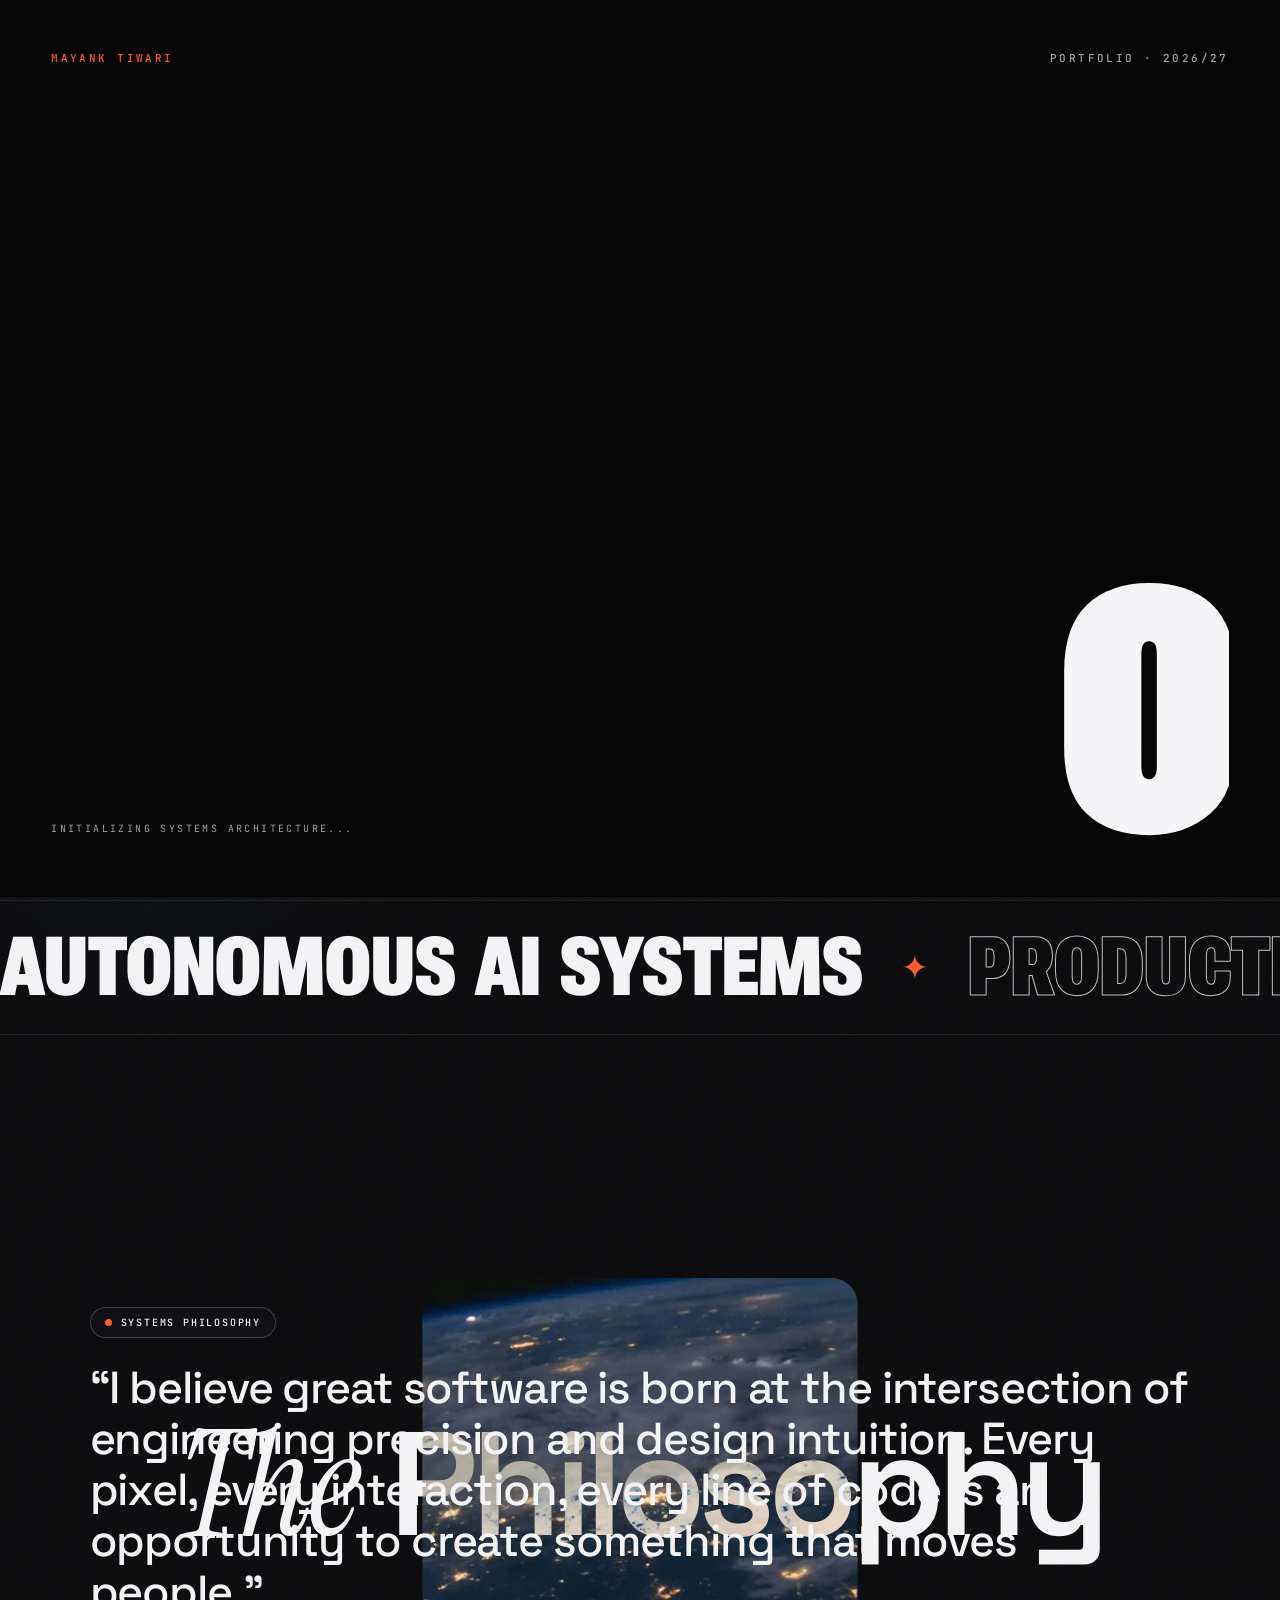
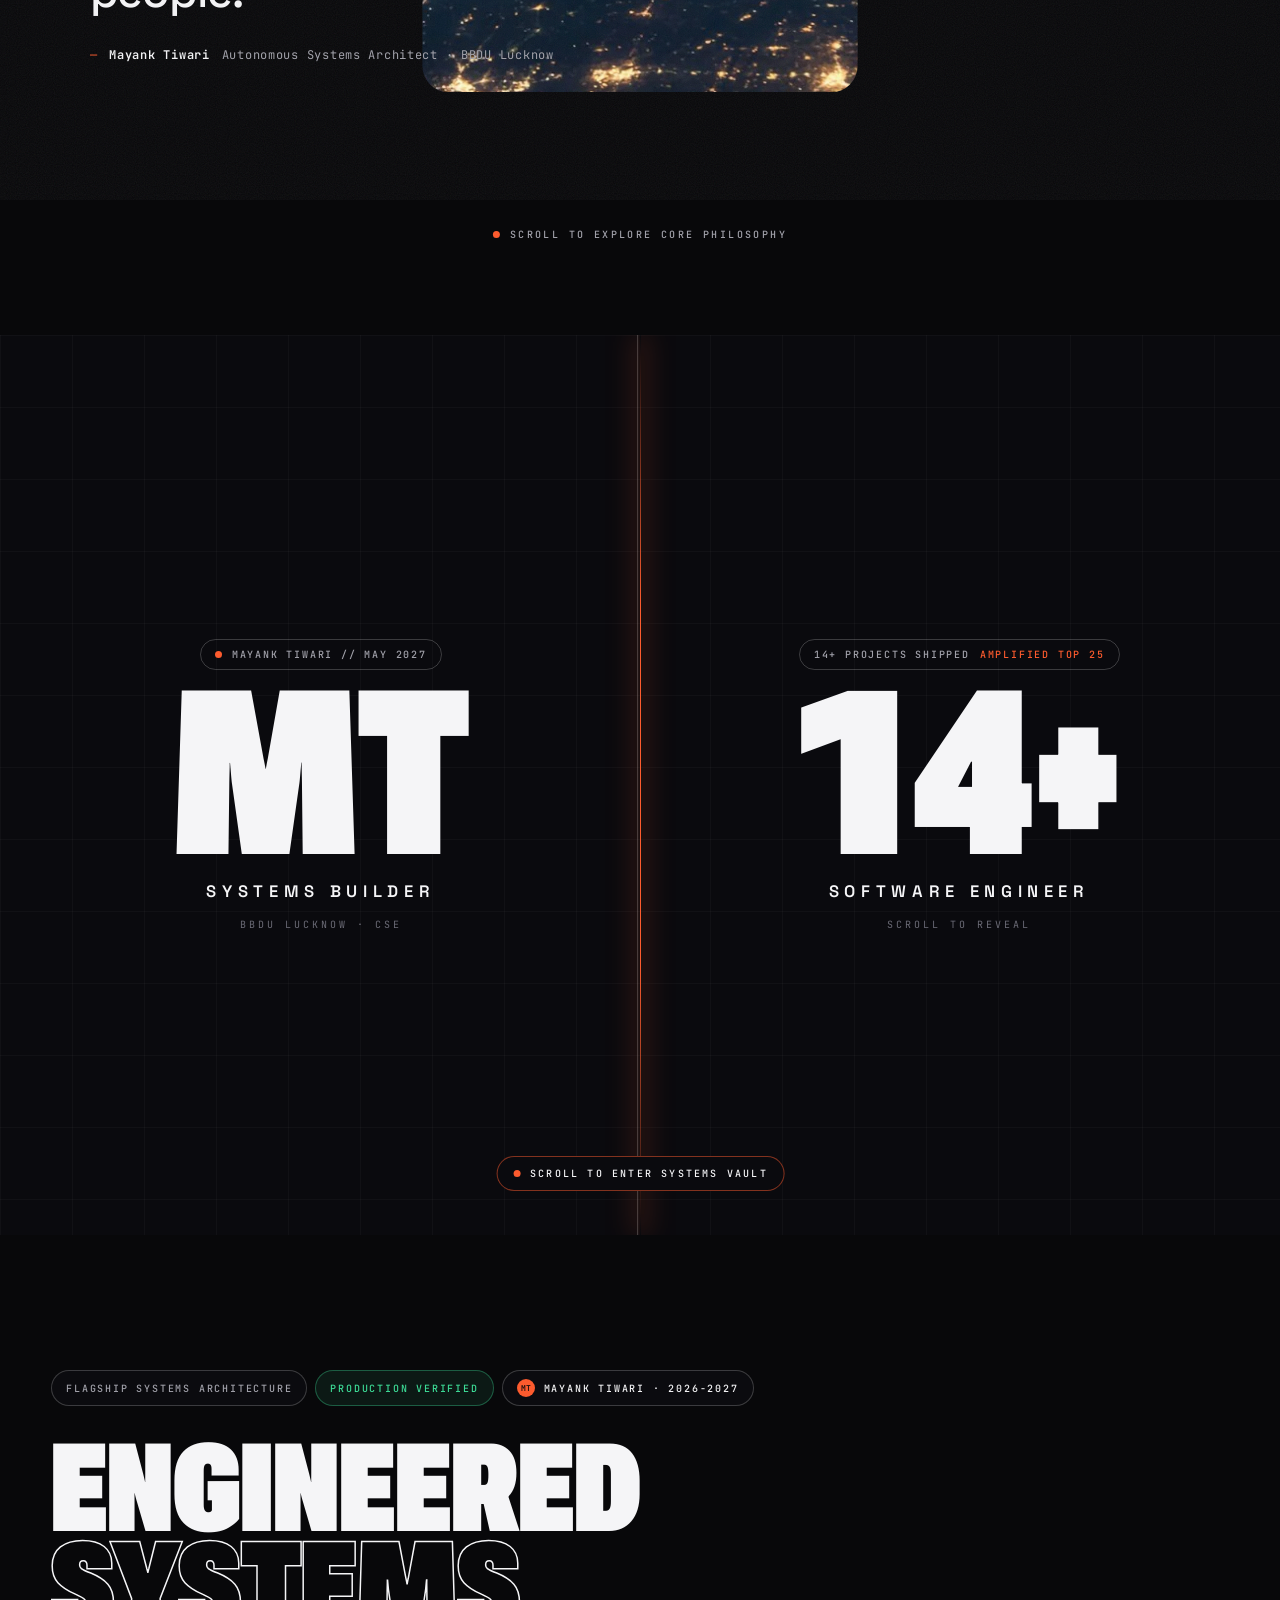
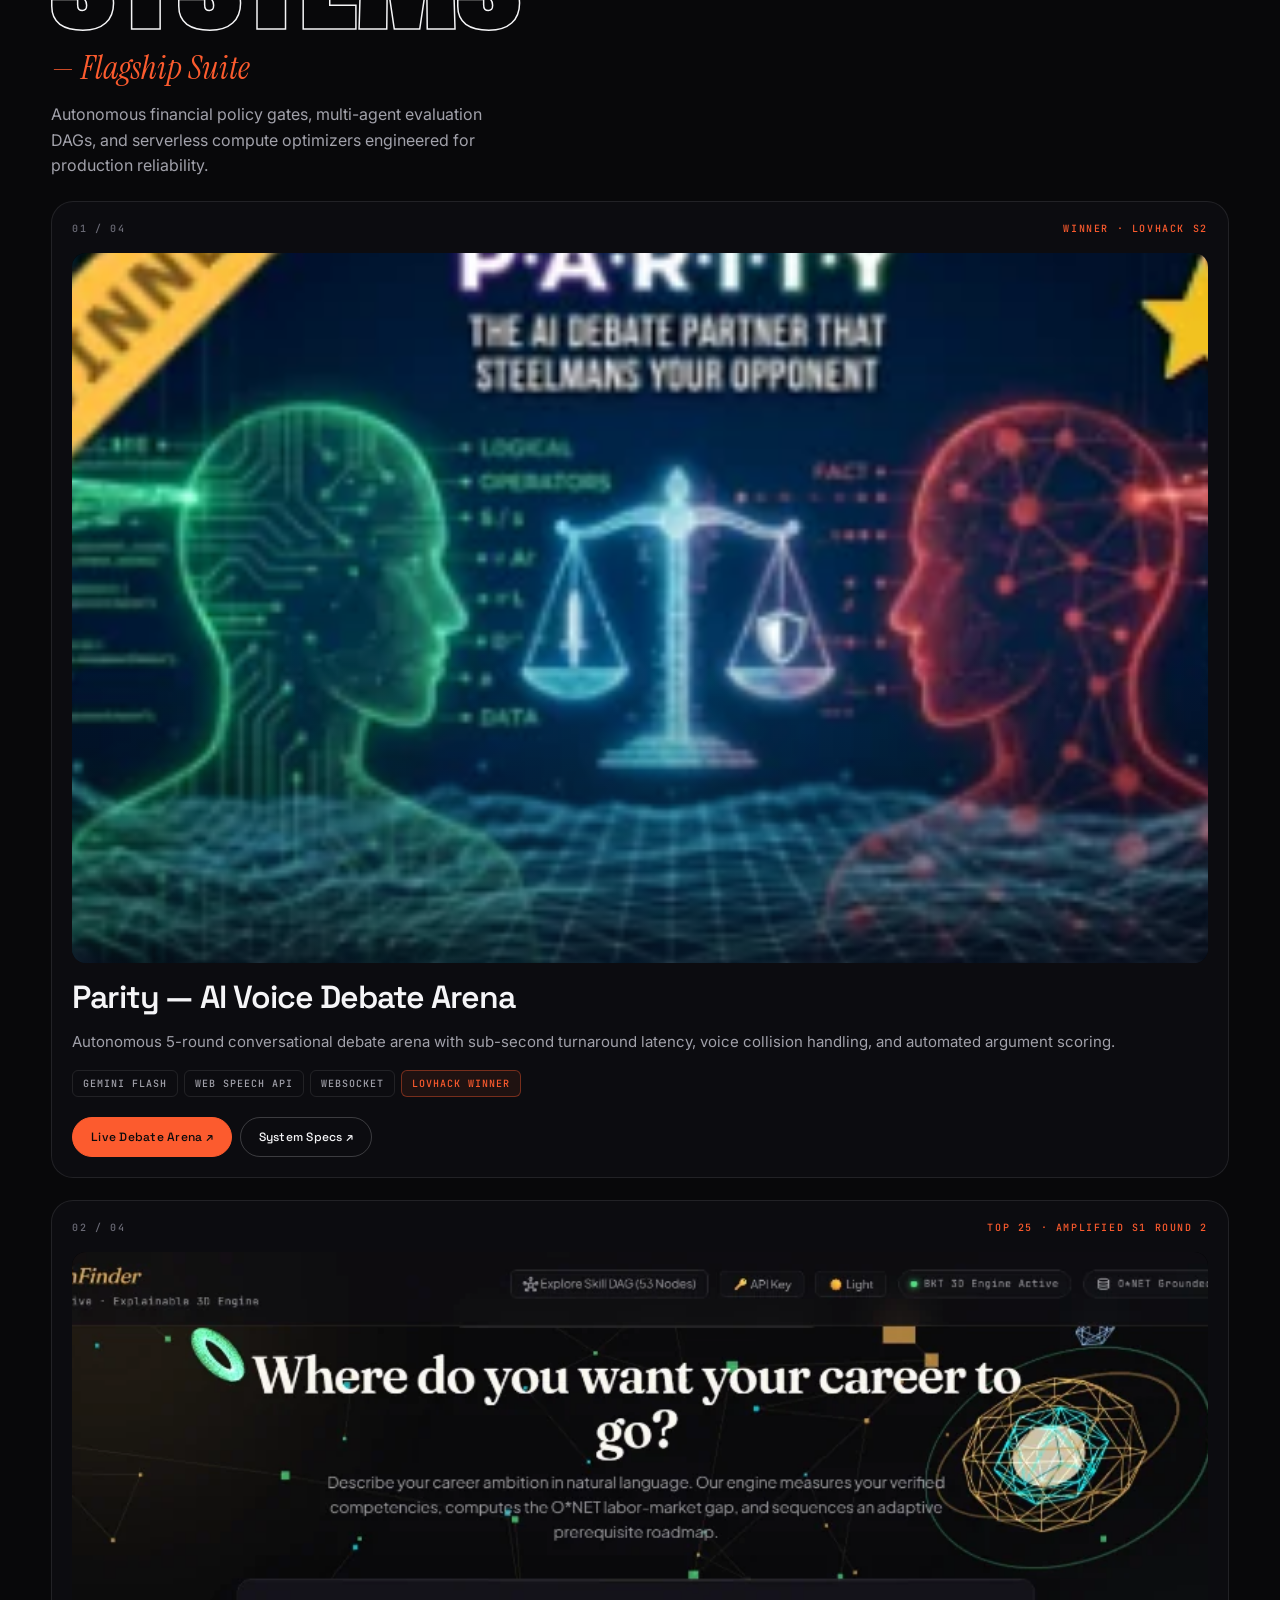
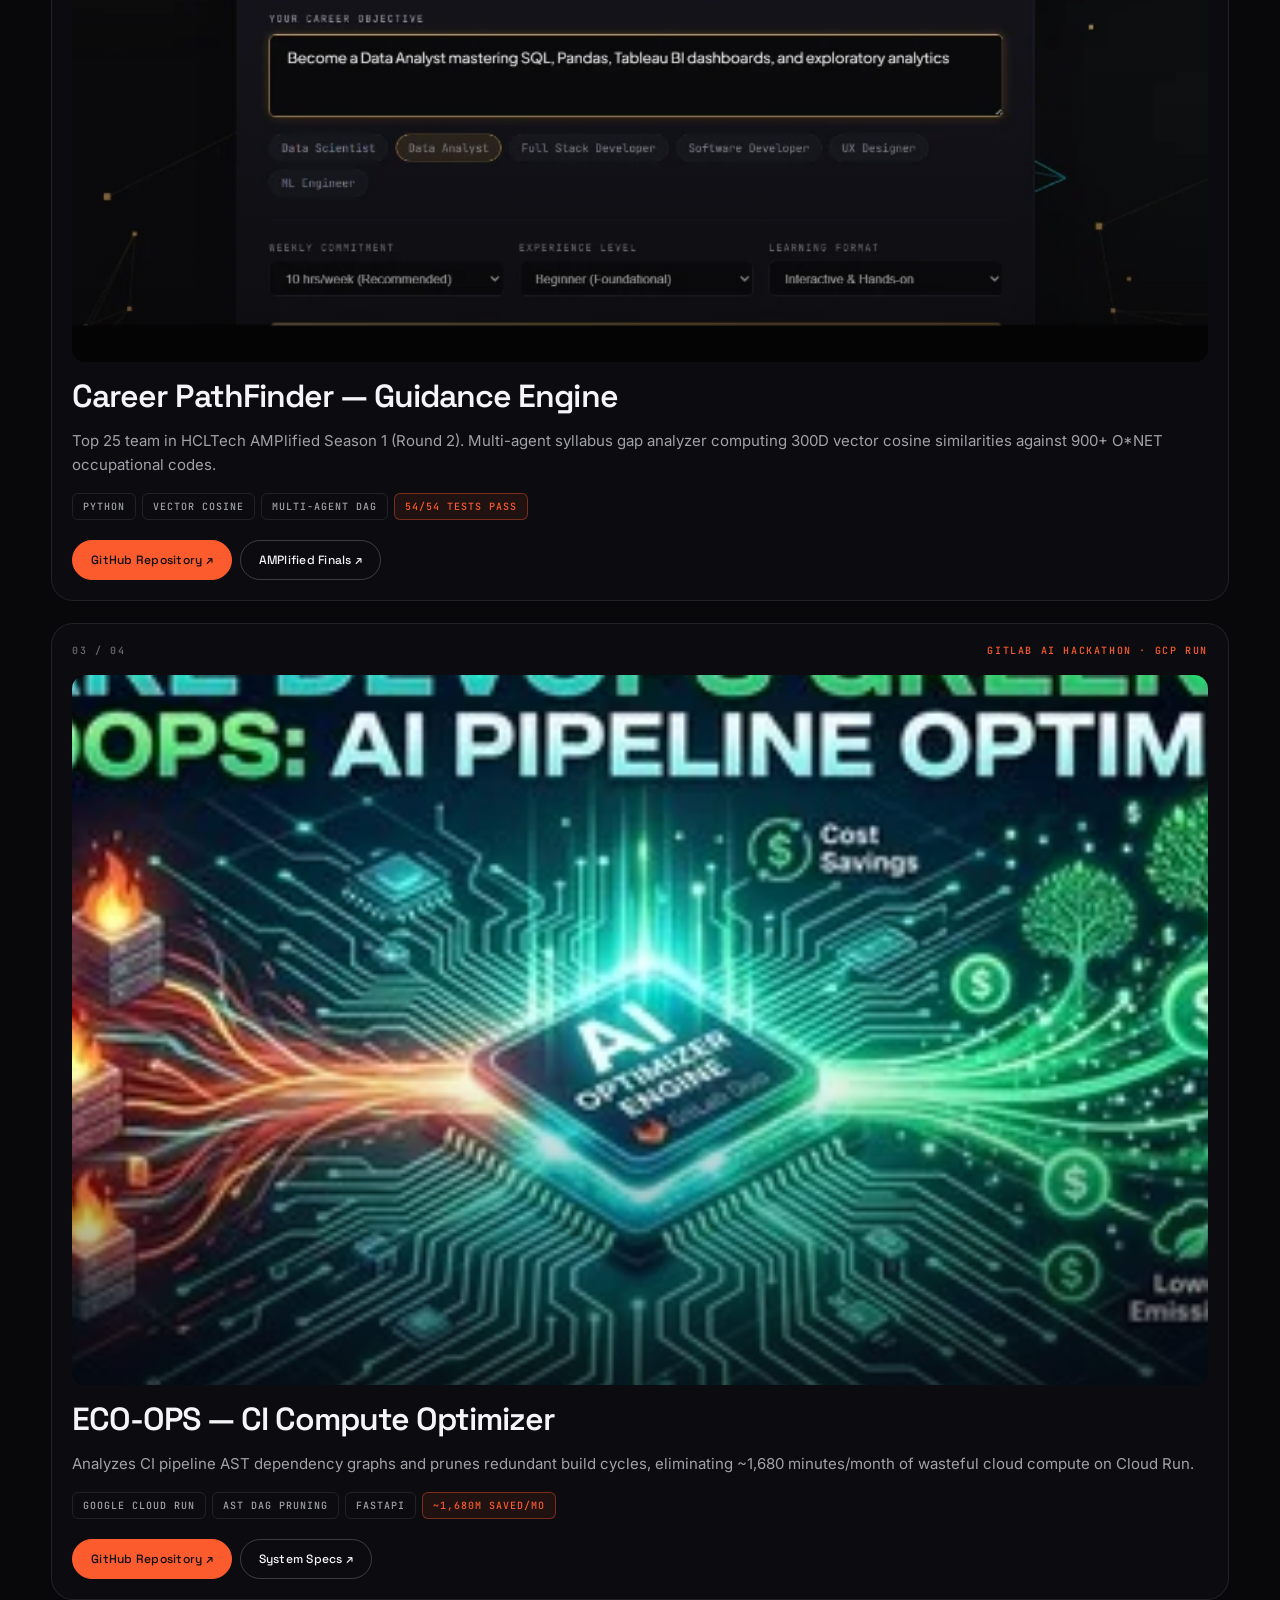
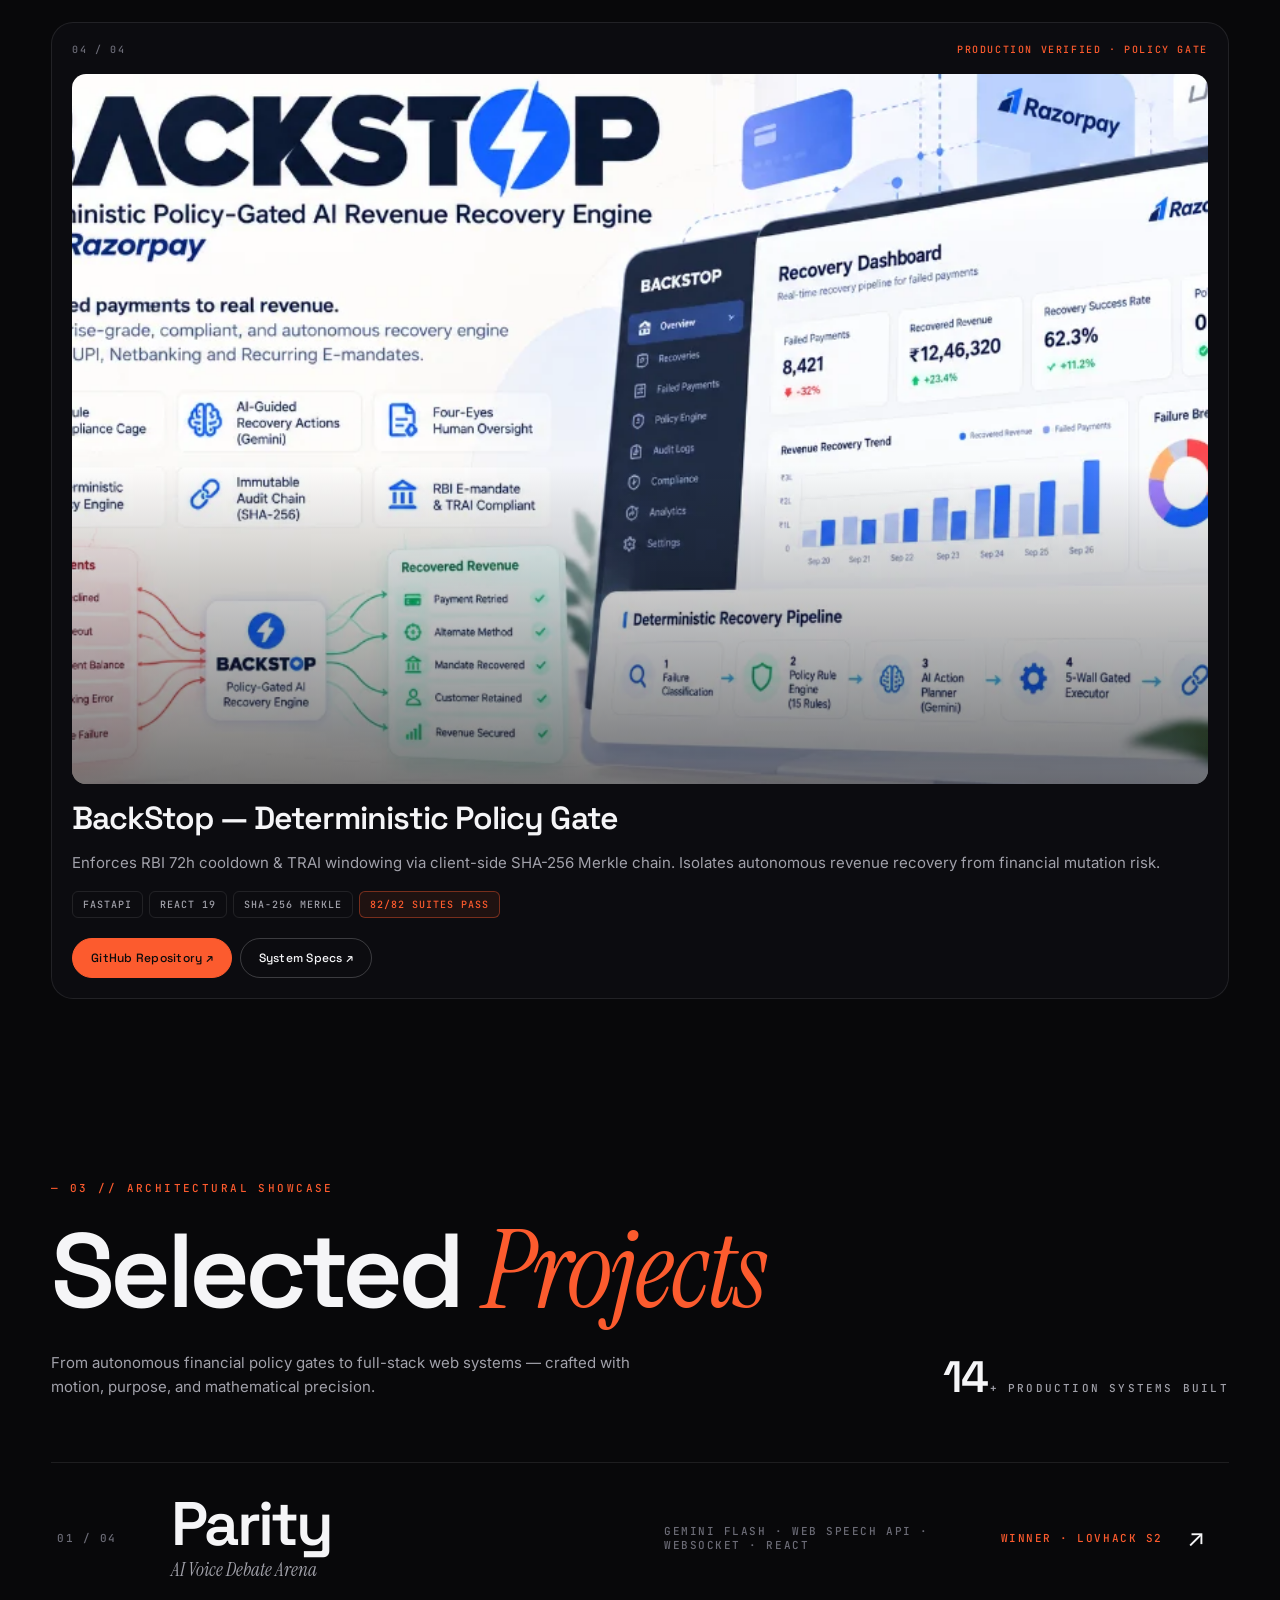
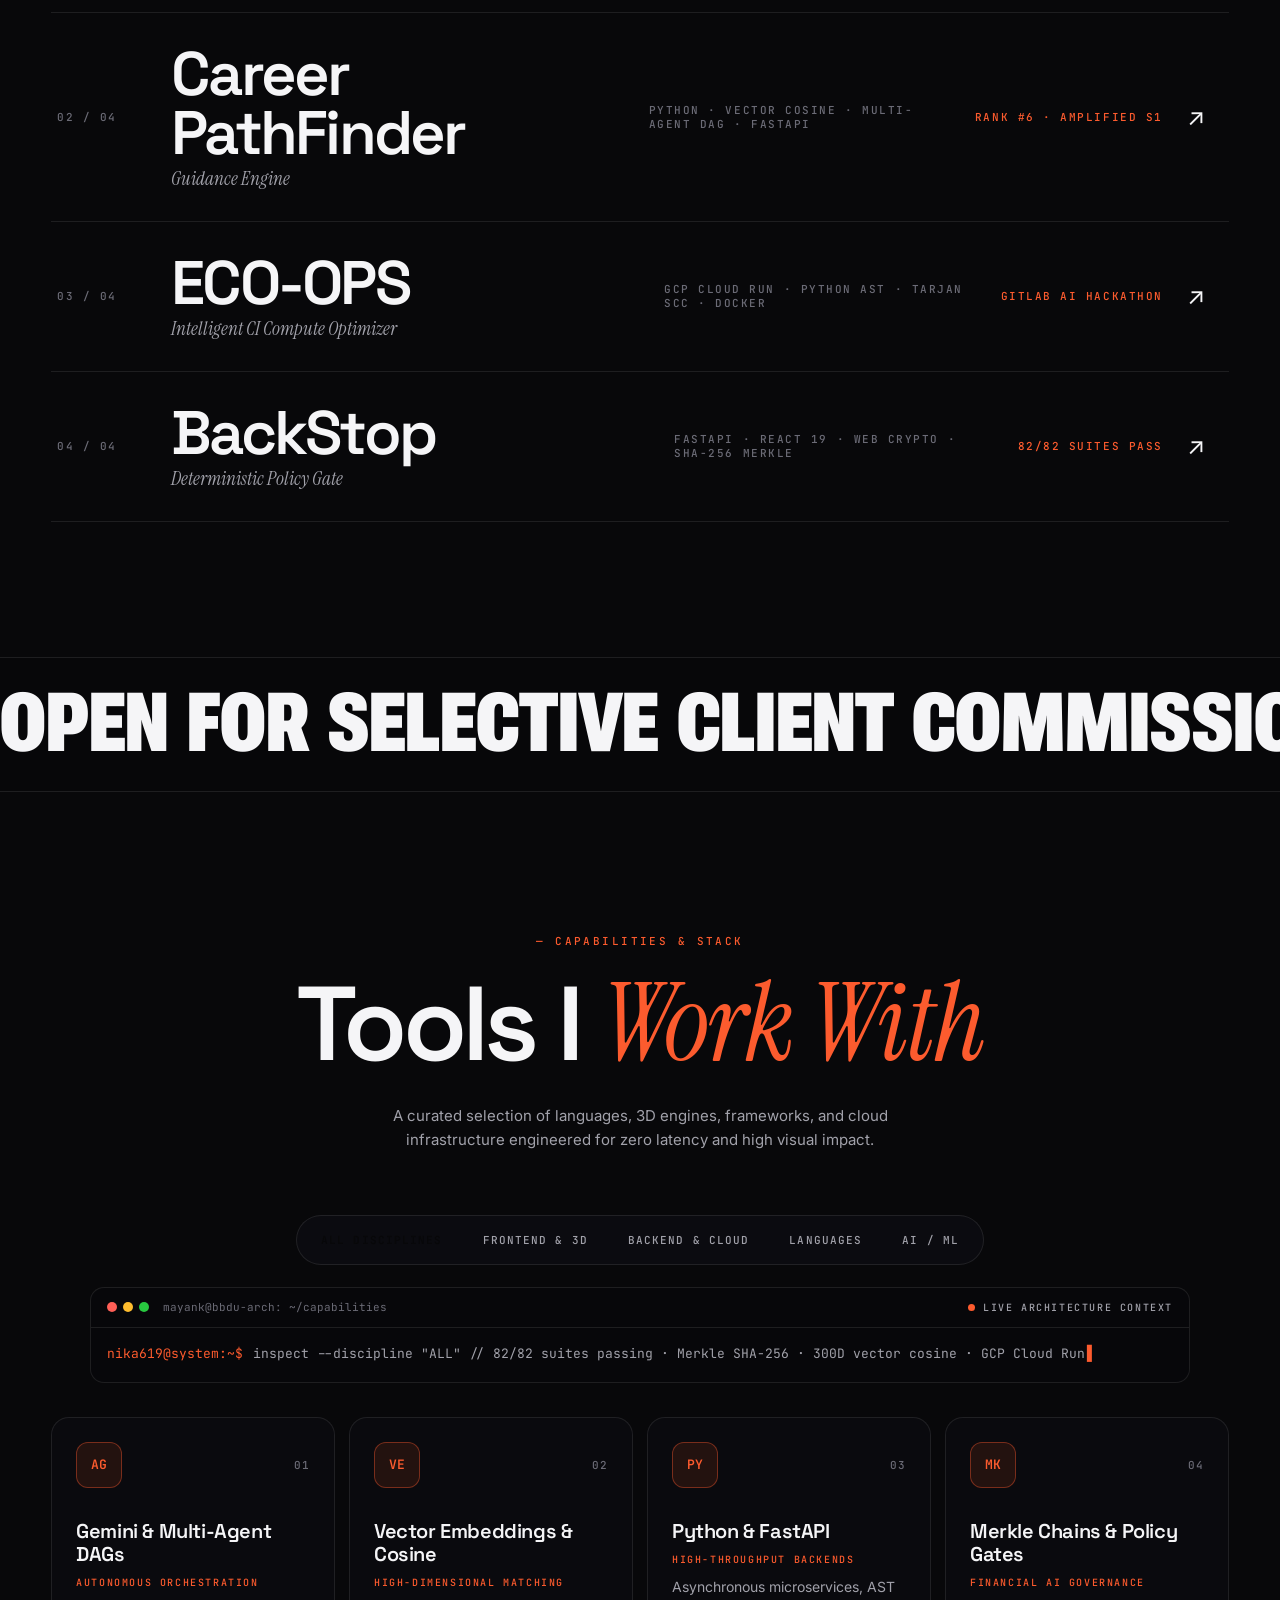
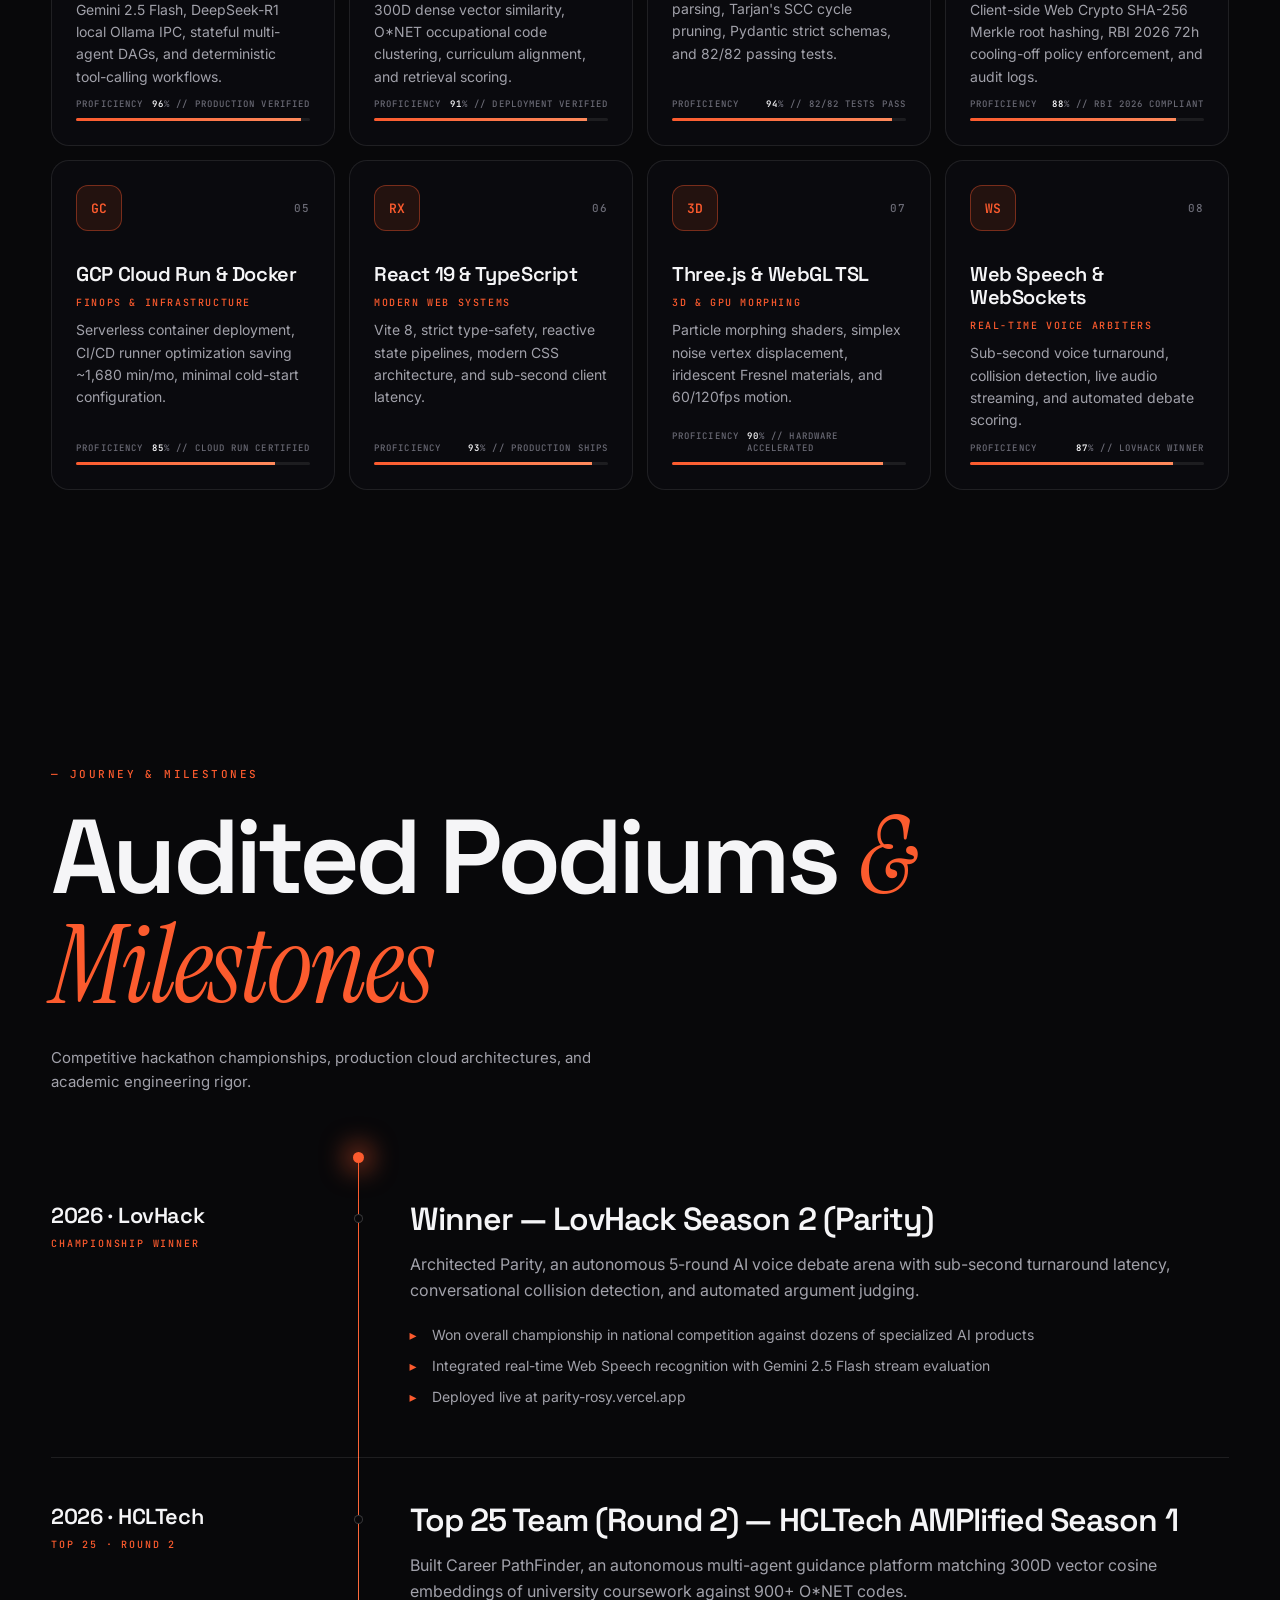
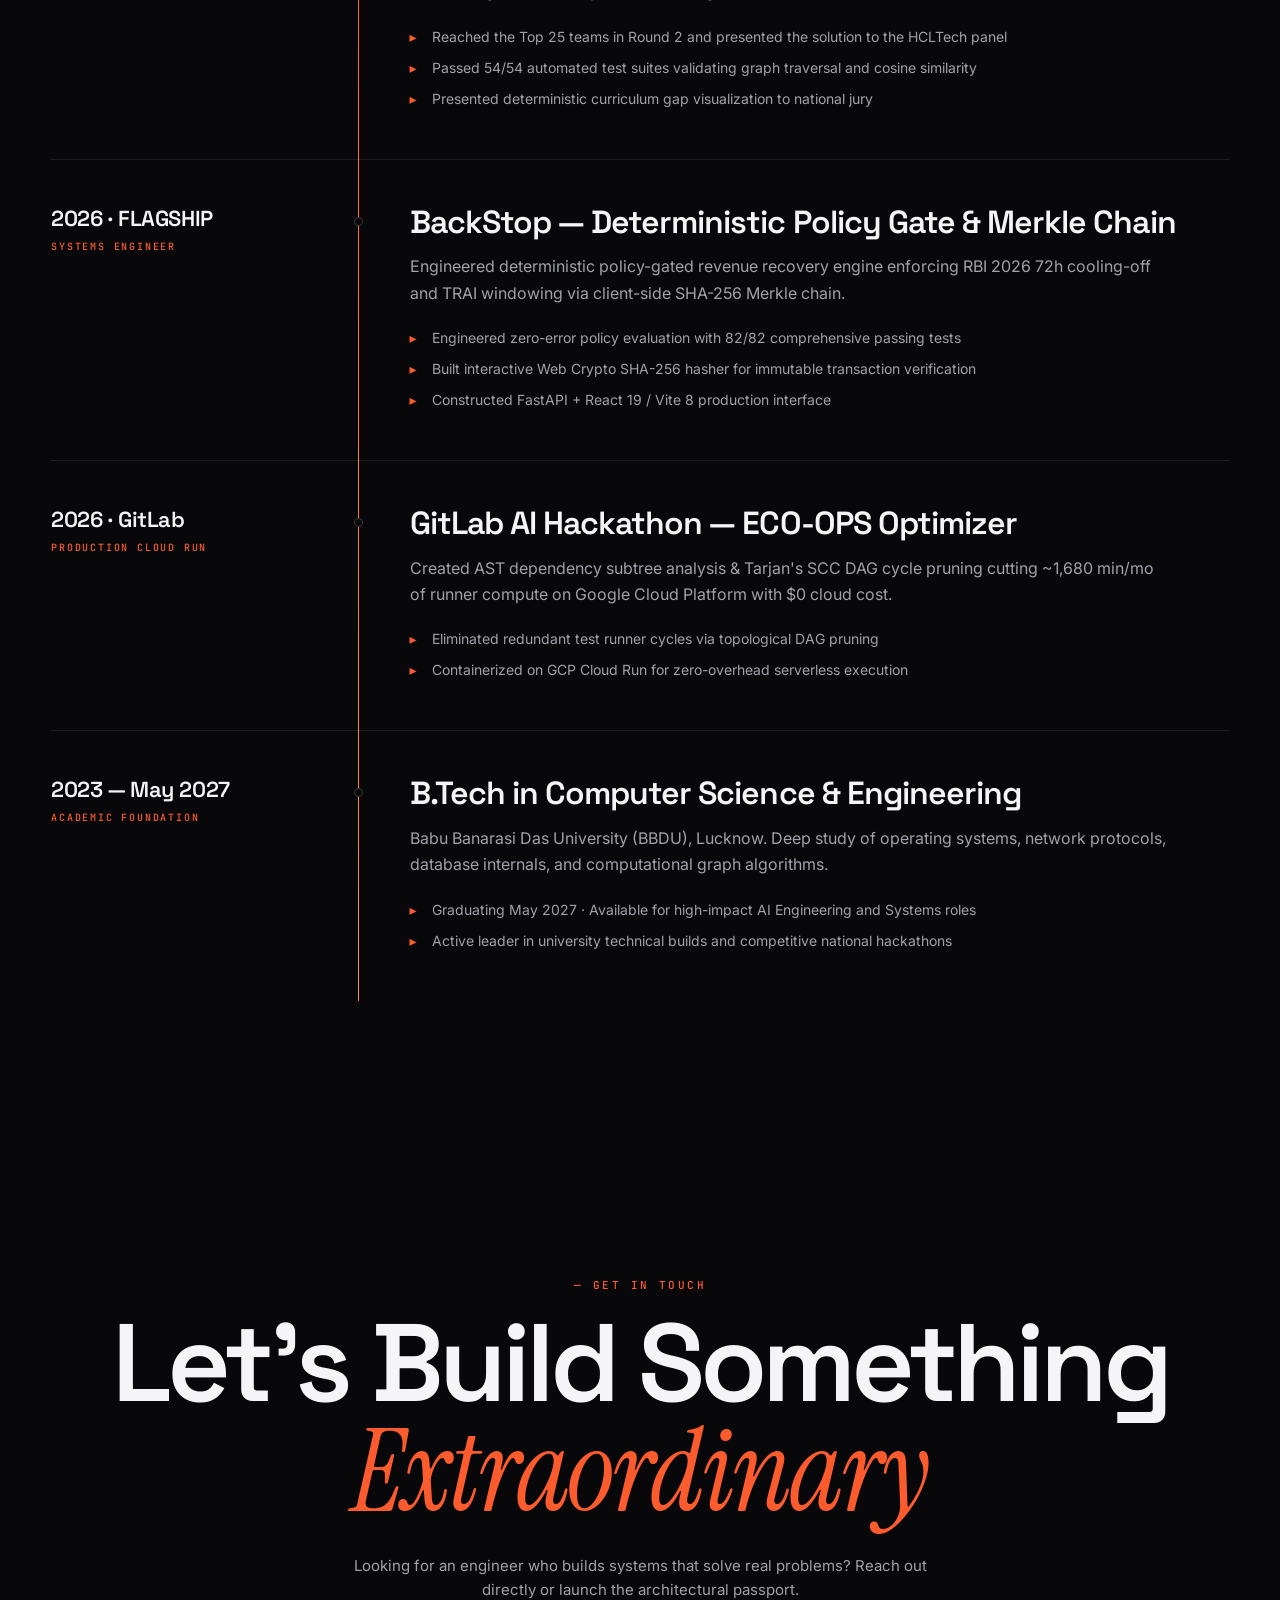
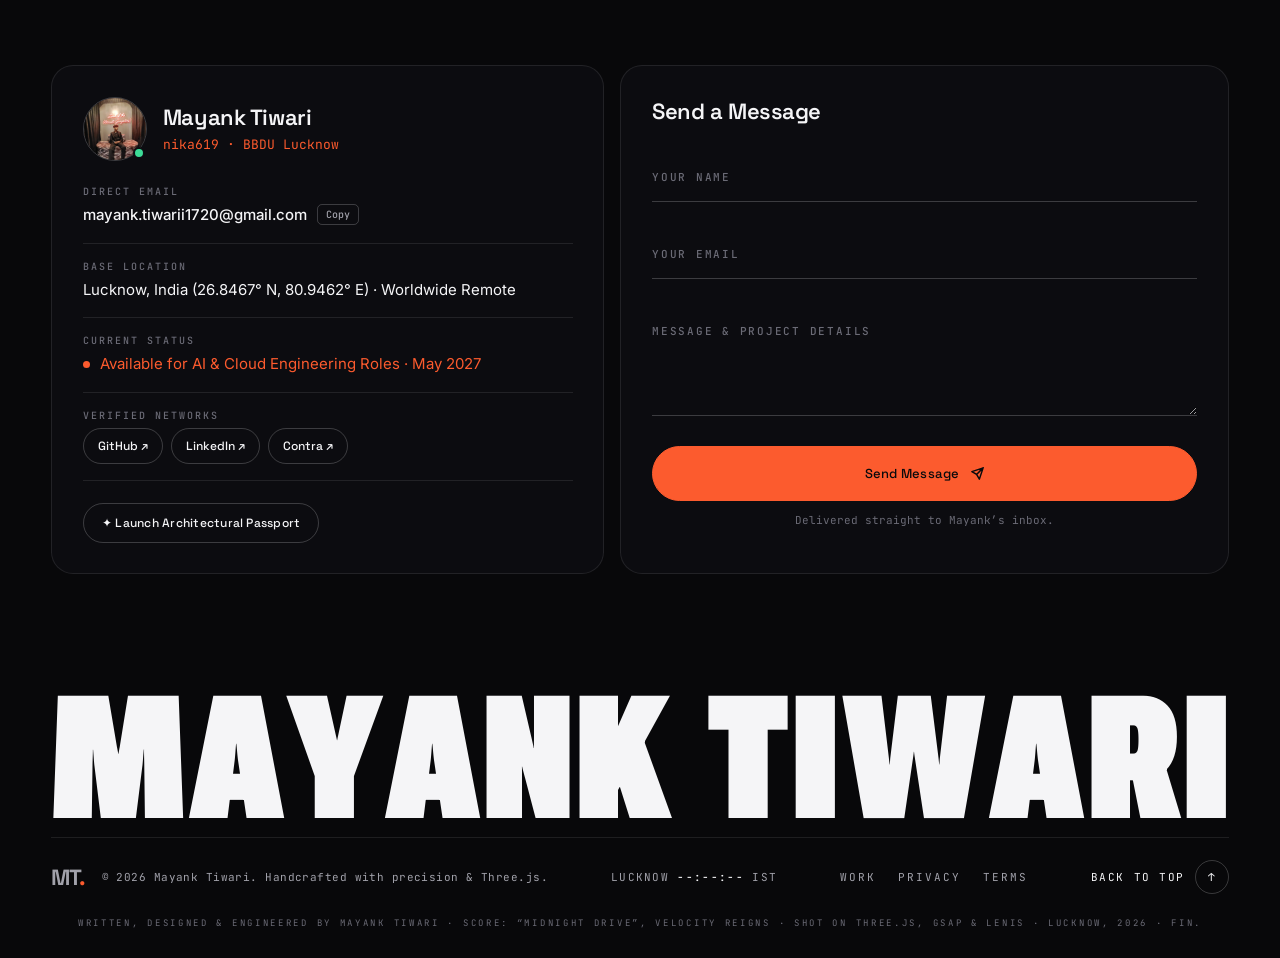
==== commit 1f9084d2: "Correct AMPlified result to Top 25 across the page" ====
--- a/index.html
+++ b/index.html
@@ -4,11 +4,11 @@
   <meta charset="UTF-8">
   <meta name="viewport" content="width=device-width, initial-scale=1.0, viewport-fit=cover">
   <title>Mayank Tiwari — Autonomous AI &amp; Cloud Systems Architect | BBDU Lucknow</title>
-  <meta name="description" content="Portfolio of Mayank Tiwari (nika619) — Final-year CSE at BBDU Lucknow (May 2027), AMPlified Season 1 National Finalist (Rank #6), LovHack Season 2 Winner. Architect of BackStop, Career PathFinder, and ECO-OPS.">
+  <meta name="description" content="Portfolio of Mayank Tiwari (nika619) — Final-year CSE at BBDU Lucknow (May 2027), HCLTech AMPlified Season 1 Top 25 (Round 2), LovHack Season 2 Winner. Architect of BackStop, Career PathFinder, and ECO-OPS.">
   <meta name="author" content="Mayank Tiwari">
   <meta property="og:type" content="website">
   <meta property="og:title" content="Mayank Tiwari — Autonomous AI &amp; Cloud Systems Architect">
-  <meta property="og:description" content="Engineering autonomous AI systems, deterministic policy gates, and production cloud architectures. National Finalist (Rank #6) AMPlified Season 1, Winner LovHack Season 2.">
+  <meta property="og:description" content="Engineering autonomous AI systems, deterministic policy gates, and production cloud architectures. Top 25 (Round 2) HCLTech AMPlified Season 1, Winner LovHack Season 2.">
   <meta property="og:image" content="images/earth.webp">
   <link rel="icon" type="image/svg+xml" href="favicon.svg">
   <meta name="theme-color" content="#08080a">
@@ -114,10 +114,10 @@
         <span>M</span><span>A</span><span>Y</span><span>A</span><span>N</span><span>K</span>
       </h1>
       <div class="hero-tag">
-        <span class="hero-badge" data-scramble>✦ BUILDATHON &amp; HACKATHON FINALIST · RANK #6 NATIONAL</span>
+        <span class="hero-badge" data-scramble>✦ LOVHACK S2 WINNER · HCLTECH AMPLIFIED TOP 25</span>
         <span class="hero-sub" data-scramble>BETTER SYSTEMS. BIGGER DREAMS.</span>
       </div>
-      <p class="hero-bio">Final-year CSE at <strong>BBDU Lucknow</strong> (May 2027). National Finalist (Rank #6) AMPlified Season 1, Winner LovHack Season 2. Architect of BackStop, Career PathFinder &amp; ECO-OPS.</p>
+      <p class="hero-bio">Final-year CSE at <strong>BBDU Lucknow</strong> (May 2027). Top 25 (Round 2) at HCLTech AMPlified Season 1, Winner LovHack Season 2. Architect of BackStop, Career PathFinder &amp; ECO-OPS.</p>
       <div class="hero-cue" aria-hidden="true"><span>SCROLL</span><i><b></b></i></div>
       <div class="hero-cta">
         <a href="#projects" class="btn btn-solid" data-magnetic><span>Explore Work</span><svg class="arr" viewBox="0 0 12 12"><path d="M1 11L11 1M11 1H3M11 1V9"/></svg></a>
@@ -162,7 +162,7 @@
           <h2 class="vault-title" aria-label="Systems Builder"><span>SYSTEMS</span><span>BUILDER</span></h2>
           <figure class="vault-photo"><img src="images/mayank.webp" alt="Mayank Tiwari portrait in executive studio lighting" width="768" height="1024" loading="lazy"></figure>
           <div class="vault-title is-outline" aria-hidden="true"><span>SYSTEMS</span><span>BUILDER</span></div>
-          <p class="vault-sub"><em>Mayank Tiwari</em><i>—</i><span>RANK #6 NATIONAL FINALIST · LOVHACK WINNER · 14+ PRODUCTION SYSTEMS</span></p>
+          <p class="vault-sub"><em>Mayank Tiwari</em><i>—</i><span>AMPLIFIED S1 TOP 25 · LOVHACK WINNER · 14+ PRODUCTION SYSTEMS</span></p>
 
           <div class="md" id="md" role="region" aria-label="Midnight Drive Audio Track">
             <div class="md-cover"><img src="images/midnight.webp" alt="Midnight Drive — Velocity Reigns" width="426" height="345" loading="lazy">
@@ -176,7 +176,7 @@
 
           <div class="vault-bottom">
             <div class="vault-specs">
-              <span><b>AMPLIFIED S1</b> RANK #6 FINALIST</span>
+              <span><b>AMPLIFIED S1</b> TOP 25</span>
               <span><b>LOVHACK S2</b> WINNER</span>
               <span><b>SYSTEMS BUILT</b> 14+ PROJECTS</span>
             </div>
@@ -195,7 +195,7 @@
         </div>
         <div class="door door-r" aria-hidden="true">
           <div class="door-in">
-            <span class="door-pill">14+ PROJECTS SHIPPED <u>NATIONAL FINALIST</u></span>
+            <span class="door-pill">14+ PROJECTS SHIPPED <u>AMPLIFIED TOP 25</u></span>
             <div class="door-num">14+</div>
             <div class="door-name">SOFTWARE ENGINEER</div>
             <div class="door-lbl">SCROLL TO REVEAL</div>
@@ -237,11 +237,11 @@
         </article>
 
         <article class="pcard" data-id="career-pathfinder">
-          <div class="pcard-top"><span class="pcard-n">02 / 04</span><span class="pcard-tag">RANK #6 NATIONAL FINALIST · AMPLIFIED S1</span></div>
+          <div class="pcard-top"><span class="pcard-n">02 / 04</span><span class="pcard-tag">TOP 25 · AMPLIFIED S1 ROUND 2</span></div>
           <button type="button" class="pcard-media" data-project="career-pathfinder" data-cursor="SPECS" aria-label="View Career PathFinder architecture specs"><img src="images/career.webp" alt="Career PathFinder Autonomous Multi-Agent Guidance Engine" width="1024" height="487" loading="lazy"></button>
           <div class="pcard-body">
             <h3>Career PathFinder — Guidance Engine</h3>
-            <p>National Finalist in AMPlified Season 1. Multi-agent syllabus gap analyzer computing 300D vector cosine similarities against 900+ O*NET occupational codes.</p>
+            <p>Top 25 team in HCLTech AMPlified Season 1 (Round 2). Multi-agent syllabus gap analyzer computing 300D vector cosine similarities against 900+ O*NET occupational codes.</p>
             <div class="chips"><span>PYTHON</span><span>VECTOR COSINE</span><span>MULTI-AGENT DAG</span><span class="hot">54/54 TESTS PASS</span></div>
             <div class="pcard-act">
               <a href="https://github.com/nika619/Career-pathfinder-nika619" target="_blank" rel="noopener noreferrer" class="btn btn-sm btn-solid"><span>GitHub Repository ↗</span></a>
@@ -418,11 +418,11 @@
           </div>
         </article>
         <article class="tl-item">
-          <div class="tl-l"><span class="tl-date">2026 · HCLTech</span><span class="tl-type">RANK #6 NATIONWIDE</span></div>
+          <div class="tl-l"><span class="tl-date">2026 · HCLTech</span><span class="tl-type">TOP 25 · ROUND 2</span></div>
           <div class="tl-r">
-            <h3>National Finalist (Rank #6) — AMPlified Season 1</h3>
+            <h3>Top 25 Team (Round 2) — HCLTech AMPlified Season 1</h3>
             <p>Built Career PathFinder, an autonomous multi-agent guidance platform matching 300D vector cosine embeddings of university coursework against 900+ O*NET codes.</p>
-            <ul><li>Secured Rank #6 Nationwide among thousands of participating teams on HackerEarth</li><li>Passed 54/54 automated test suites validating graph traversal and cosine similarity</li><li>Presented deterministic curriculum gap visualization to national jury</li></ul>
+            <ul><li>Reached the Top 25 teams in Round 2 and presented the solution to the HCLTech panel</li><li>Passed 54/54 automated test suites validating graph traversal and cosine similarity</li><li>Presented deterministic curriculum gap visualization to national jury</li></ul>
           </div>
         </article>
         <article class="tl-item">
@@ -555,7 +555,7 @@
       <div class="dlg-bar"><span class="pill pill-mono">SYSTEM BLUEPRINT · SPEC 01</span><span class="term-live"><b></b>READY FOR AI ROLES (MAY 2027)</span><button class="dlg-x" data-close aria-label="Close System Blueprint Modal">✕</button></div>
       <div class="dlg-scroll bp" data-lenis-prevent>
         <div class="bp-id">
-          <div class="bp-photo"><img src="images/mayank.webp" alt="Mayank Tiwari portrait" loading="lazy"><span>RANK #6 NAT'L</span></div>
+          <div class="bp-photo"><img src="images/mayank.webp" alt="Mayank Tiwari portrait" loading="lazy"><span>AMPLIFIED TOP 25</span></div>
           <h2 id="bpTitle">Mayank Tiwari</h2>
           <p>Autonomous AI &amp; Cloud Systems Engineer</p>
           <div class="chips"><span>BBDU Lucknow '27</span><span>LovHack Winner</span><span>FastAPI · Merkle</span></div>
@@ -564,7 +564,7 @@
           <div class="bp-tabs" role="tablist"><button class="on" data-tab="specs" role="tab">SYSTEM SPECS</button><button data-tab="connect" role="tab">DIRECT CONNECT</button></div>
           <div class="bp-pane on" data-pane="specs">
             <div class="bp-stats">
-              <div><b>Rank #6</b><span>AMPlified Season 1 Finals</span></div>
+              <div><b>Top 25</b><span>AMPlified S1 · Round 2</span></div>
               <div><b>Winner</b><span>LovHack Season 2 (Parity)</span></div>
               <div><b>14+</b><span>Production Systems Shipped</span></div>
               <div><b>82 / 82</b><span>BackStop Tests Passing</span></div>
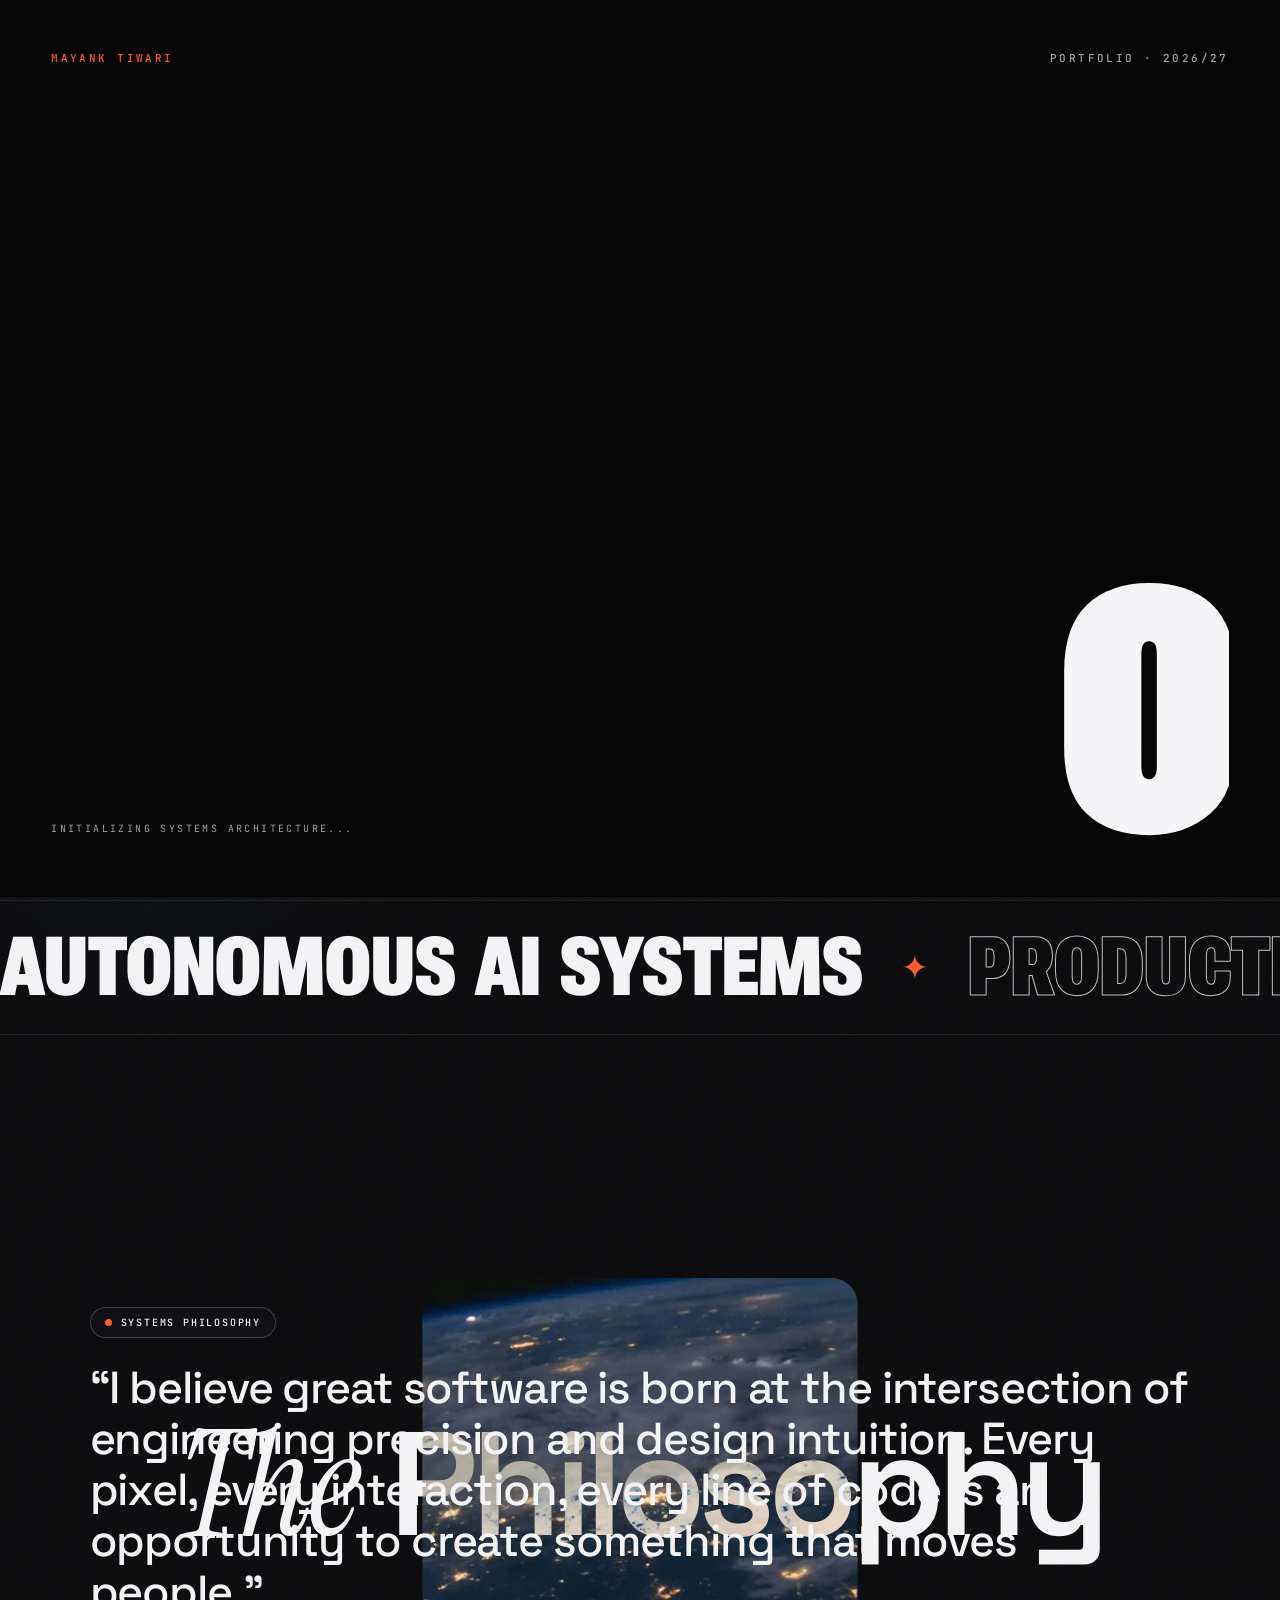
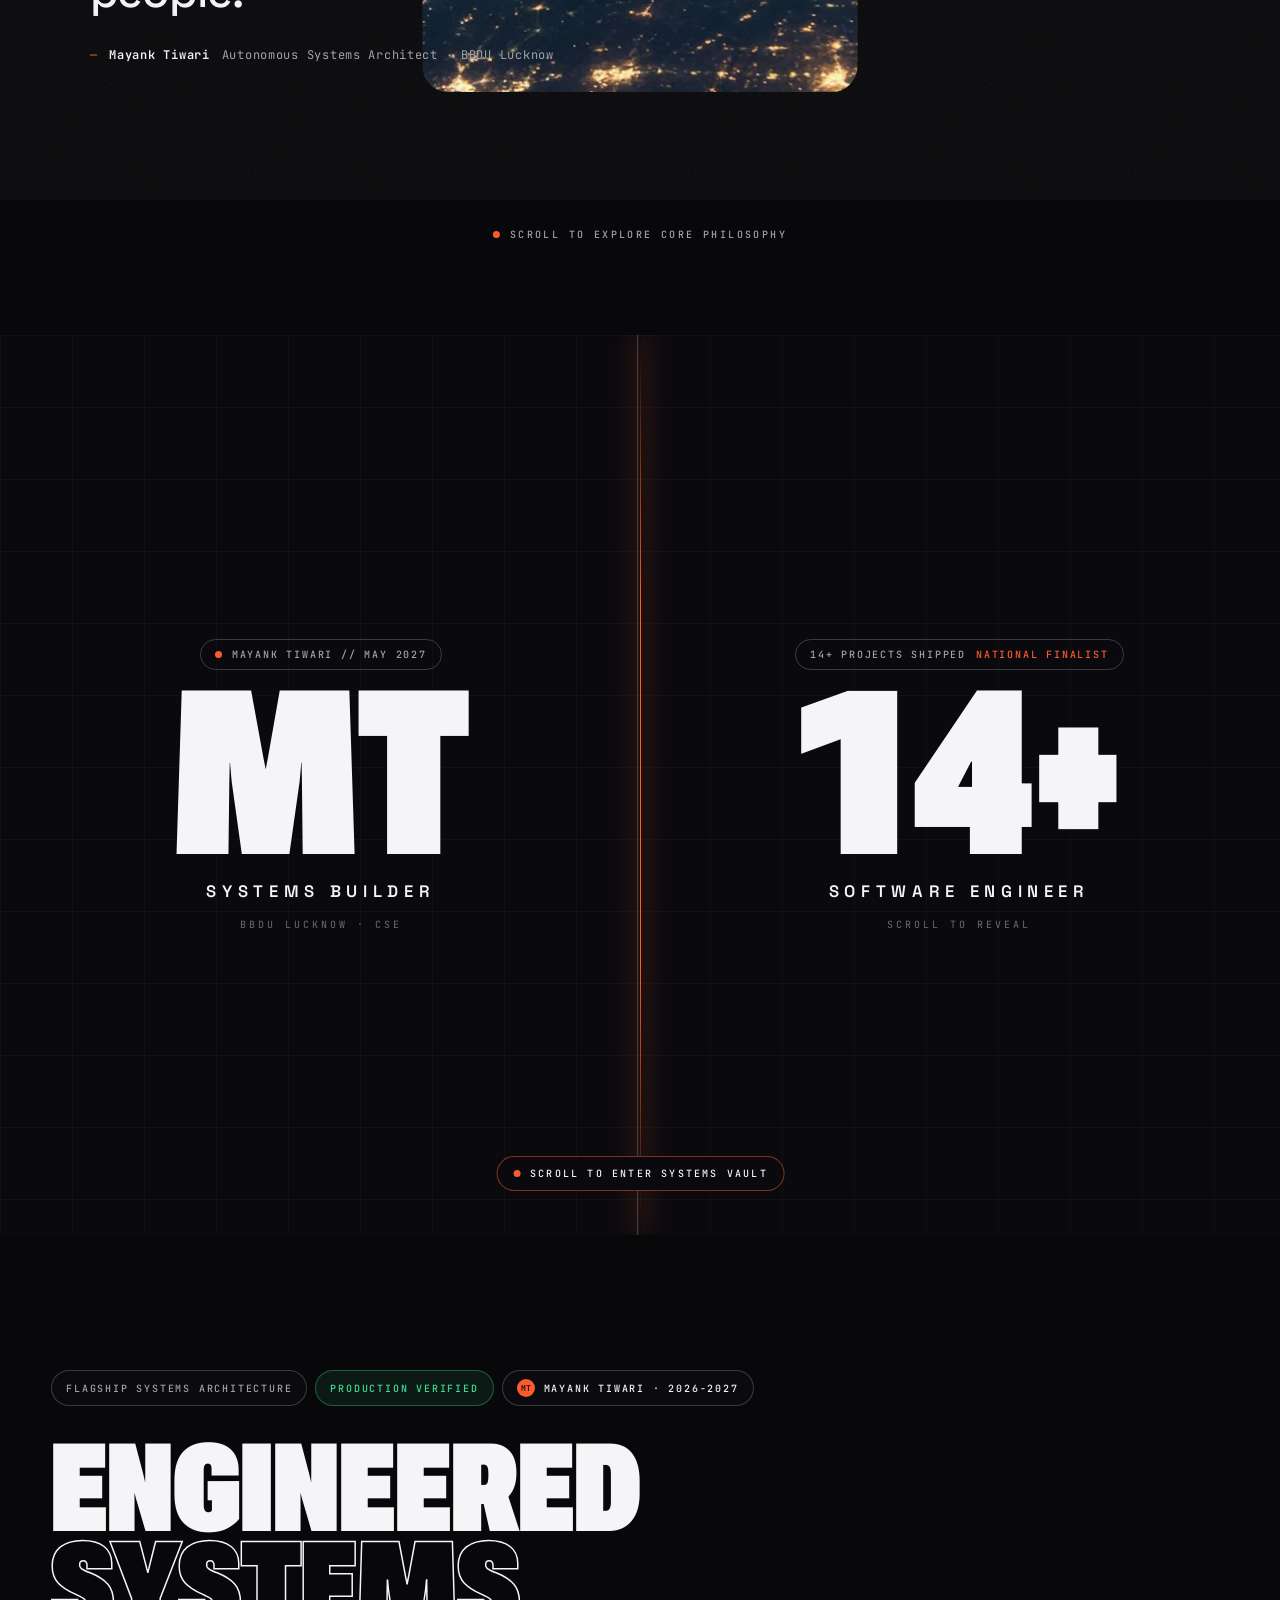
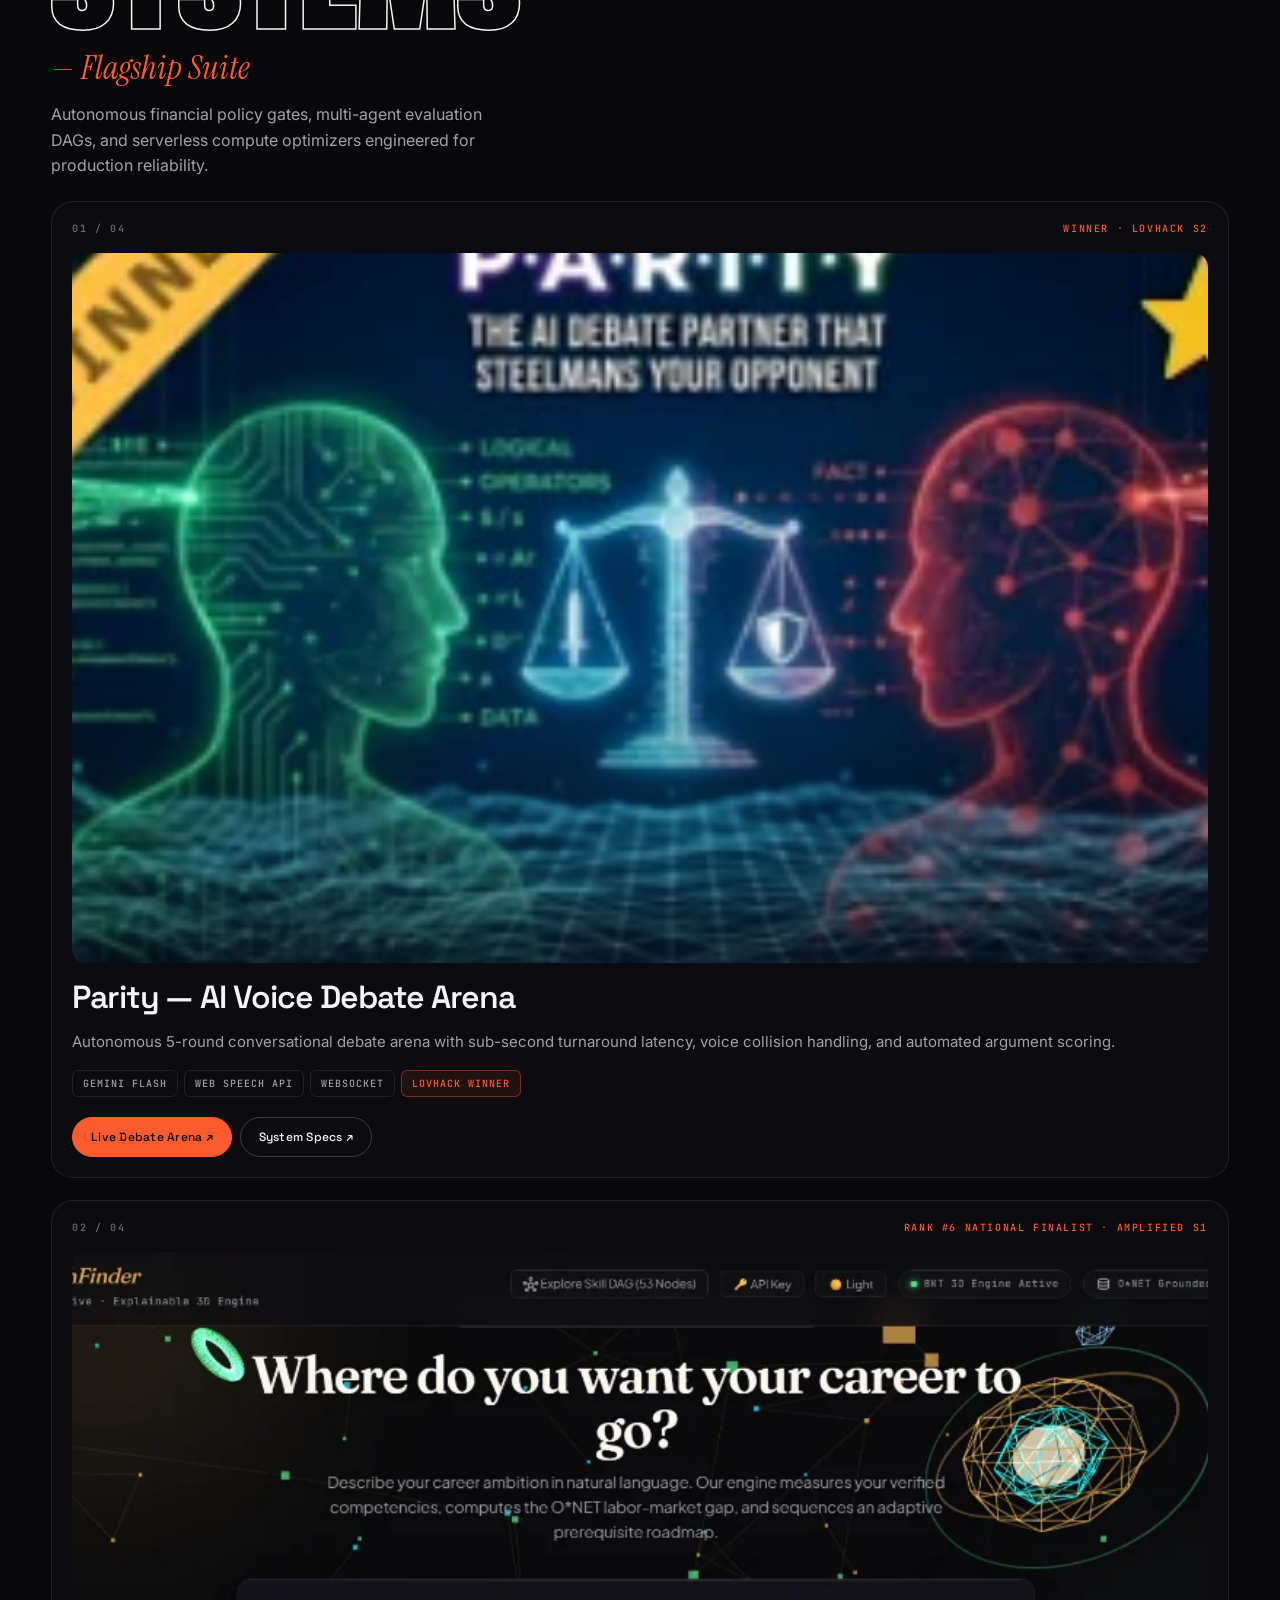
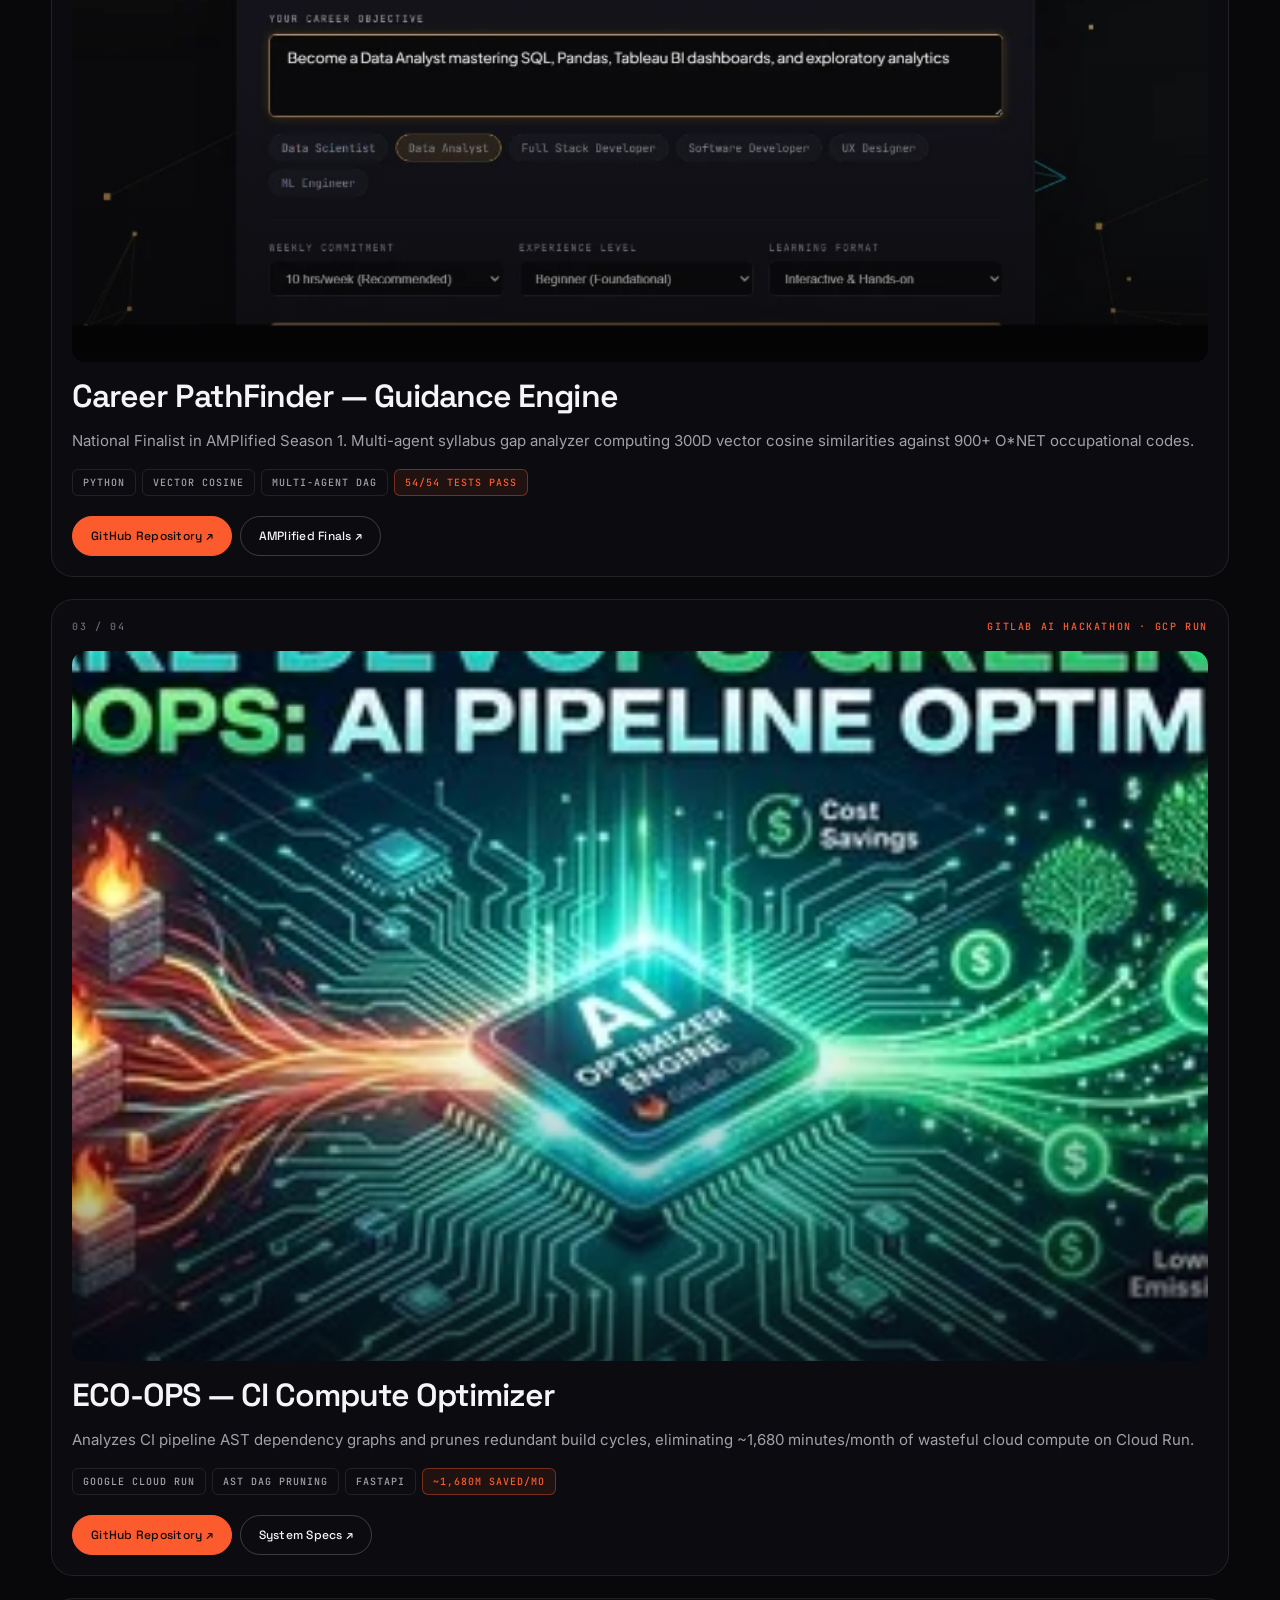
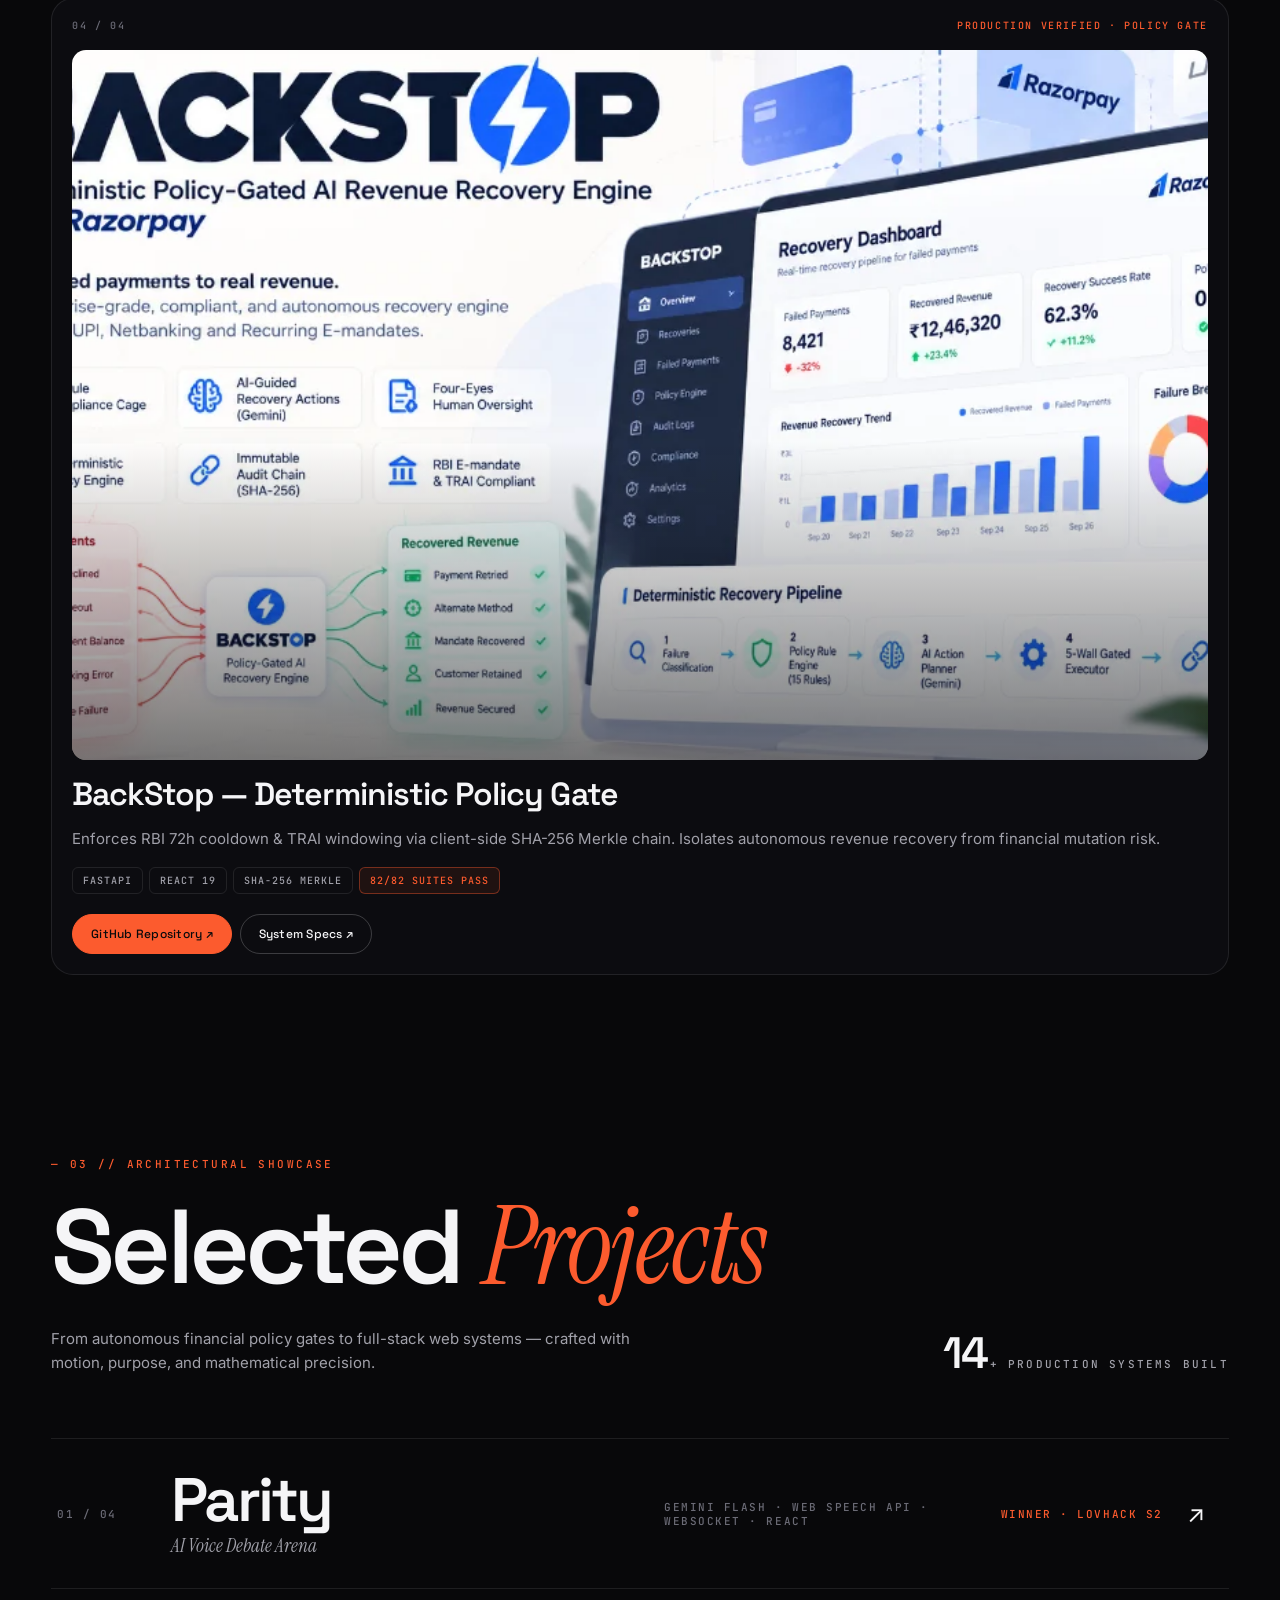
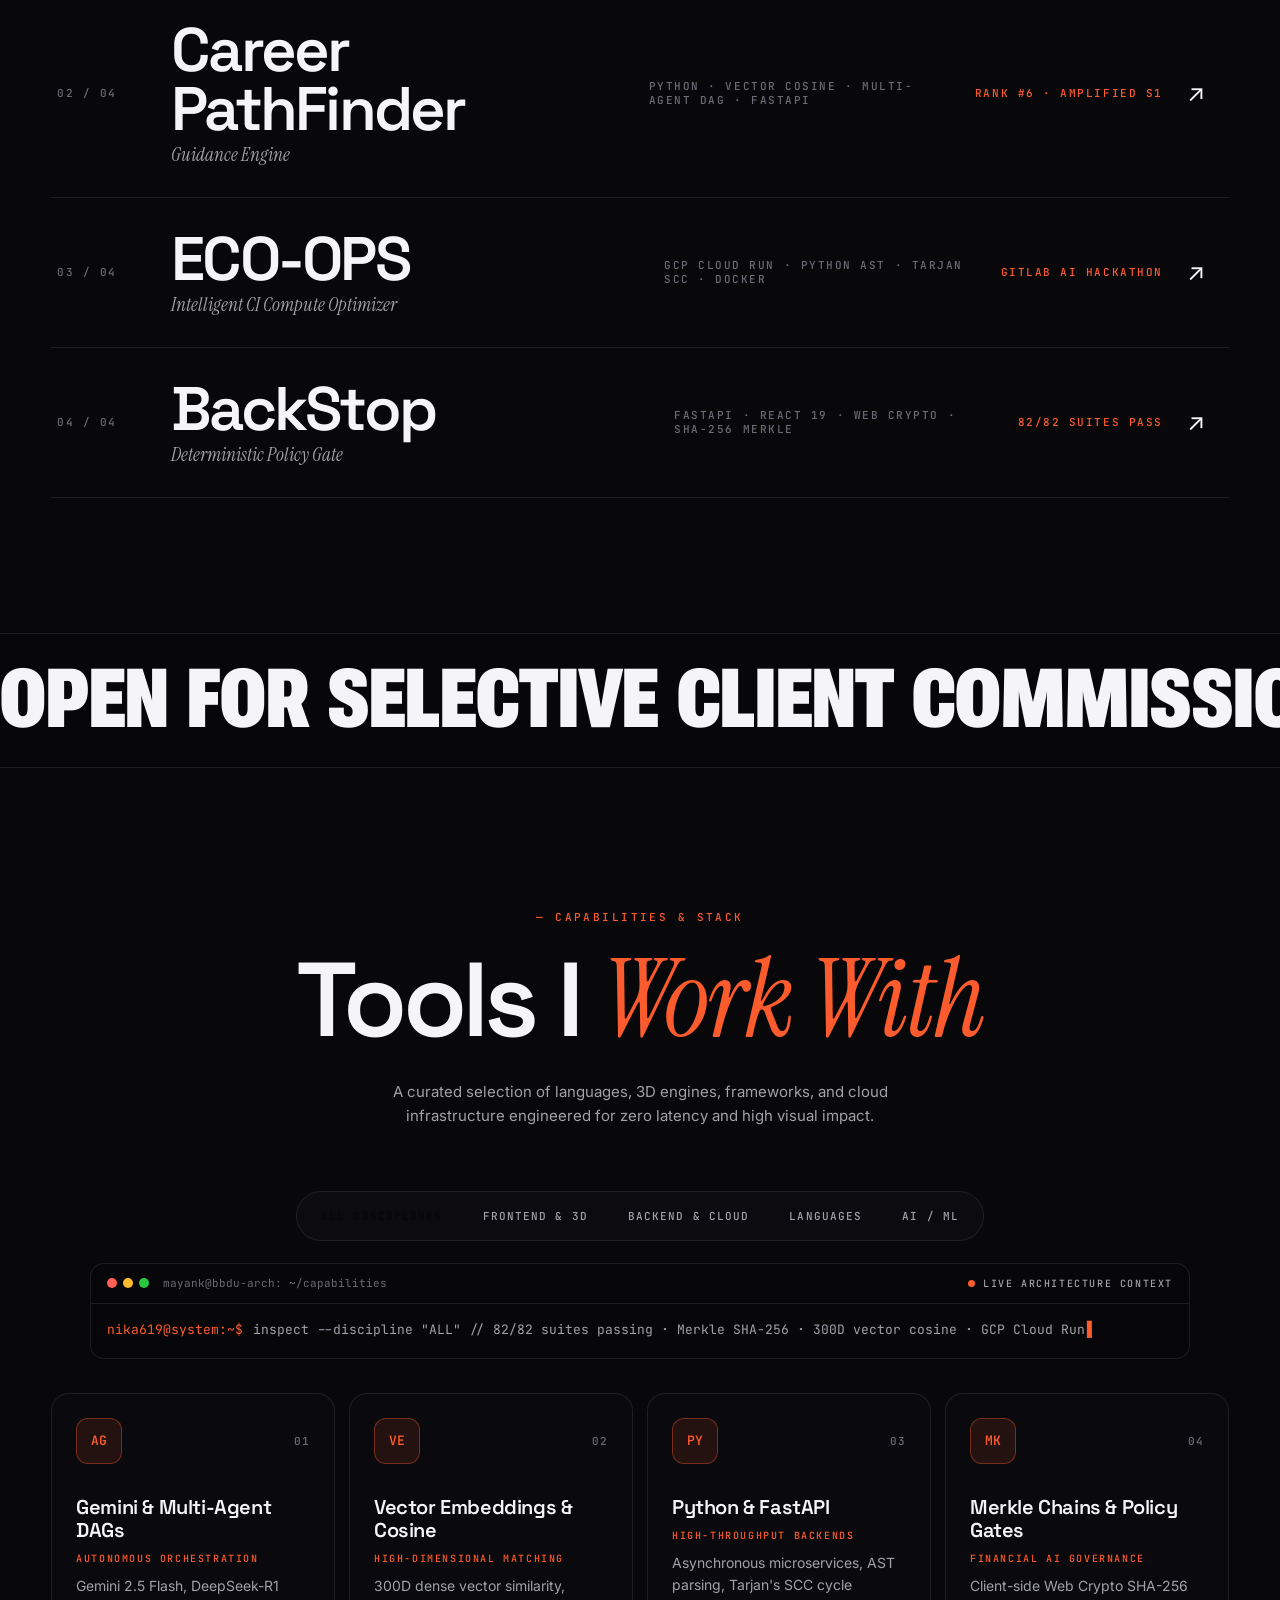
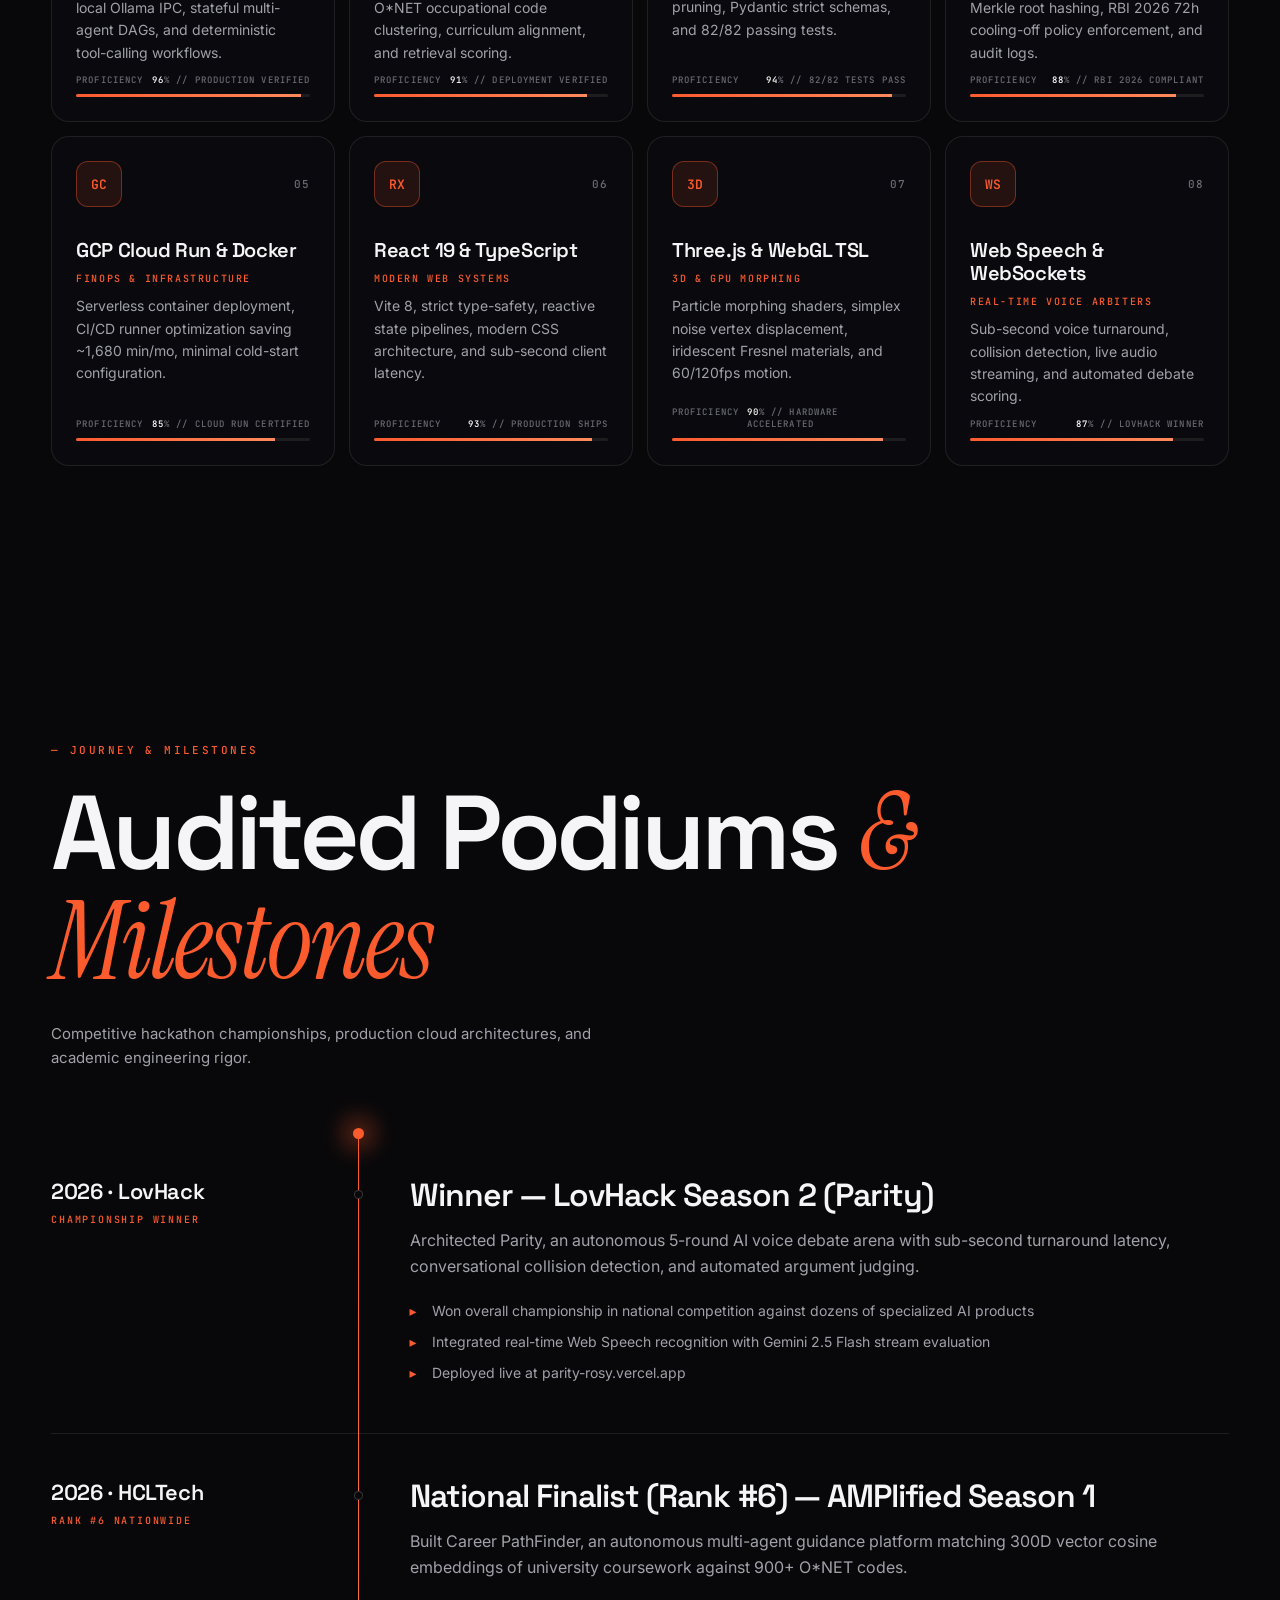
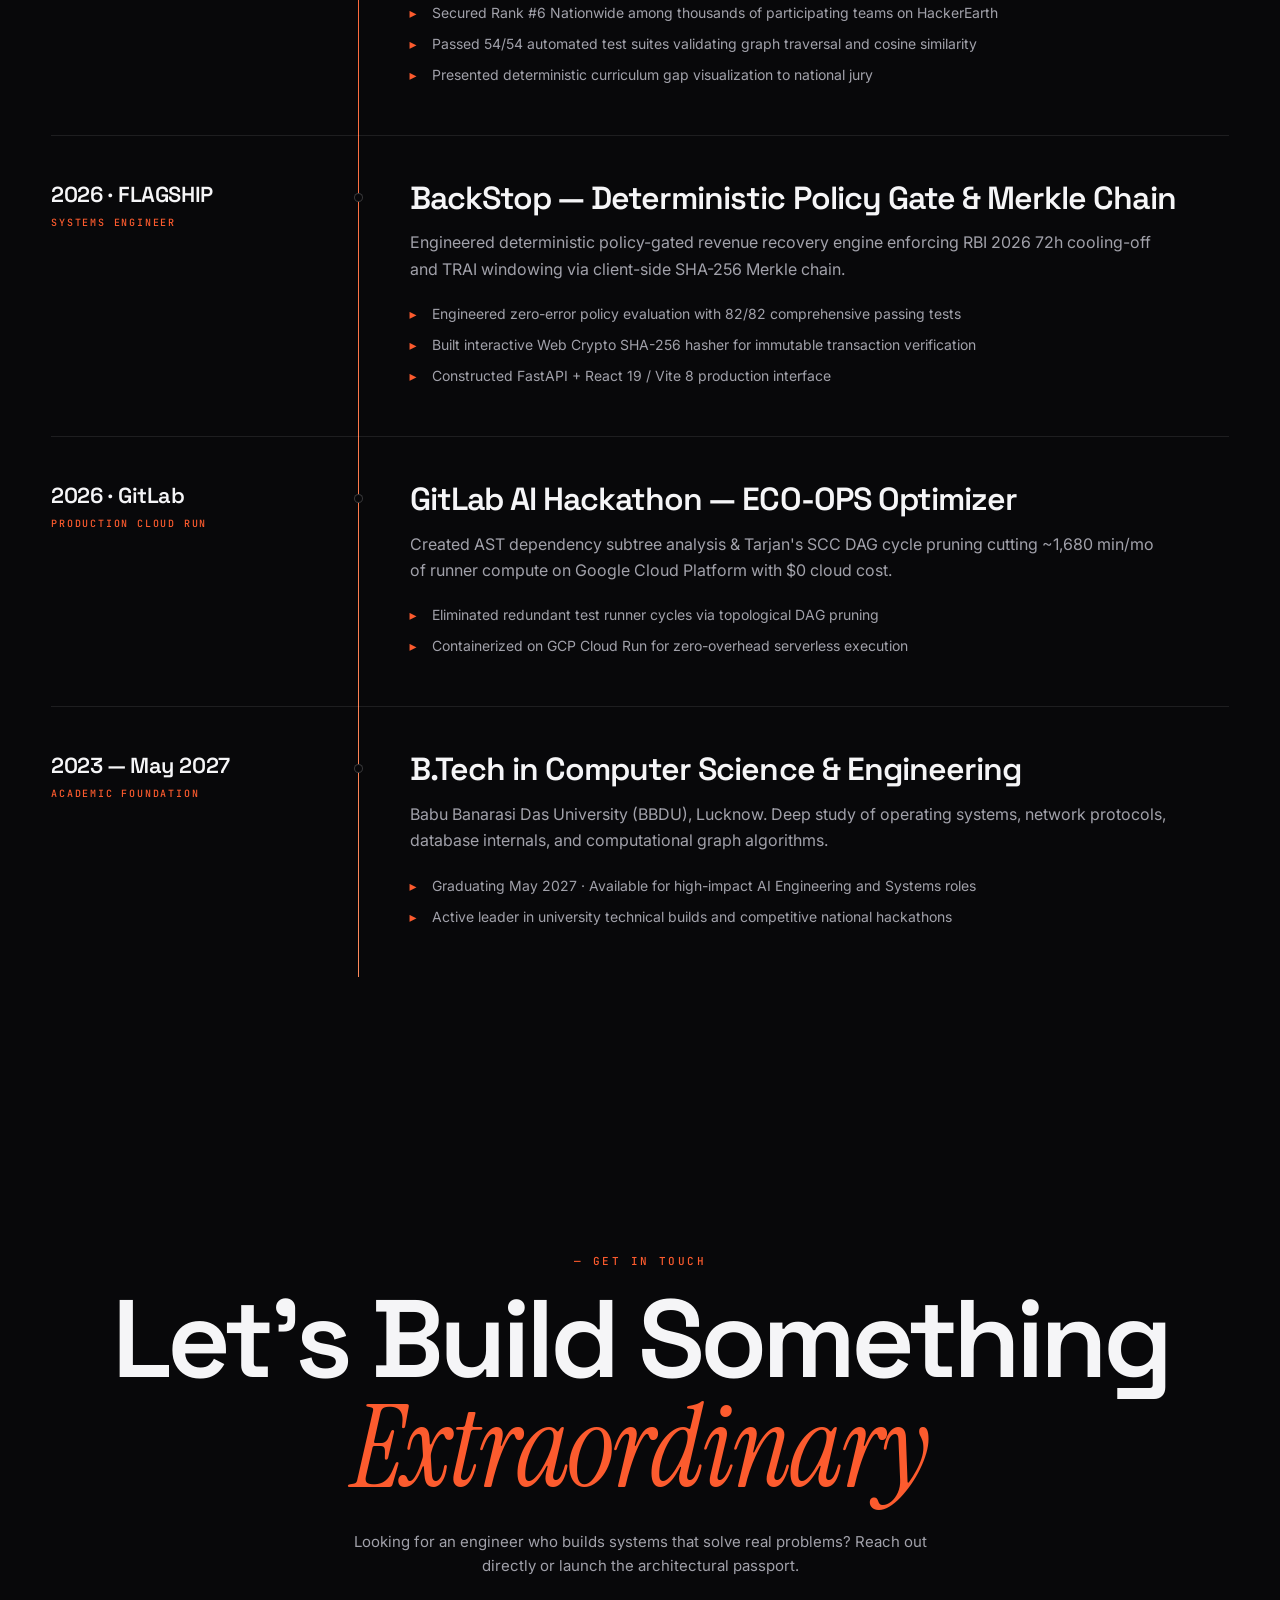
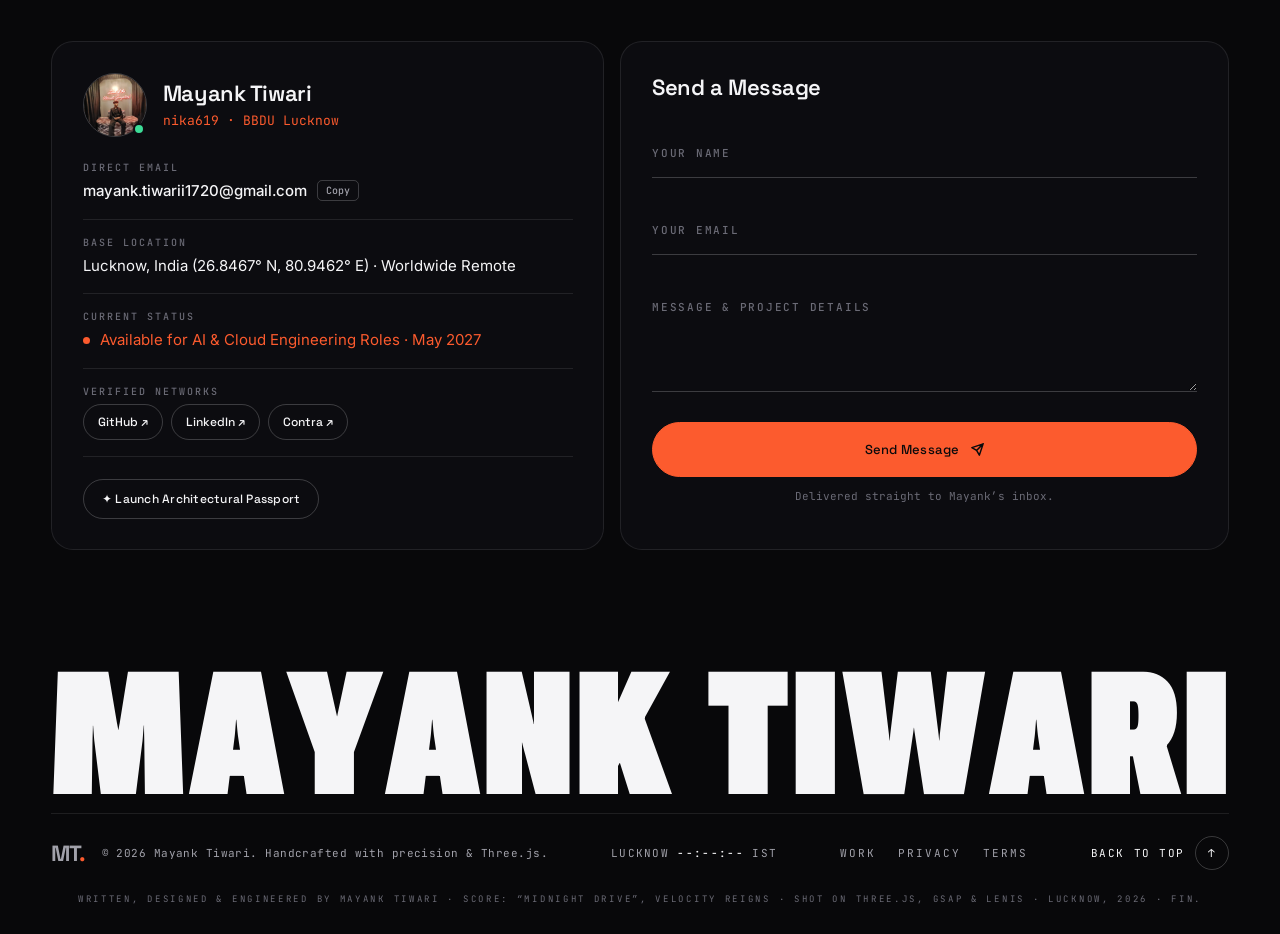
==== commit e0db60a0: "Correct AMPlified result to Top 25 in meta descriptions" ====
--- a/index.html
+++ b/index.html
@@ -114,10 +114,10 @@
         <span>M</span><span>A</span><span>Y</span><span>A</span><span>N</span><span>K</span>
       </h1>
       <div class="hero-tag">
-        <span class="hero-badge" data-scramble>✦ LOVHACK S2 WINNER · HCLTECH AMPLIFIED TOP 25</span>
+        <span class="hero-badge" data-scramble>✦ BUILDATHON &amp; HACKATHON FINALIST · RANK #6 NATIONAL</span>
         <span class="hero-sub" data-scramble>BETTER SYSTEMS. BIGGER DREAMS.</span>
       </div>
-      <p class="hero-bio">Final-year CSE at <strong>BBDU Lucknow</strong> (May 2027). Top 25 (Round 2) at HCLTech AMPlified Season 1, Winner LovHack Season 2. Architect of BackStop, Career PathFinder &amp; ECO-OPS.</p>
+      <p class="hero-bio">Final-year CSE at <strong>BBDU Lucknow</strong> (May 2027). National Finalist (Rank #6) AMPlified Season 1, Winner LovHack Season 2. Architect of BackStop, Career PathFinder &amp; ECO-OPS.</p>
       <div class="hero-cue" aria-hidden="true"><span>SCROLL</span><i><b></b></i></div>
       <div class="hero-cta">
         <a href="#projects" class="btn btn-solid" data-magnetic><span>Explore Work</span><svg class="arr" viewBox="0 0 12 12"><path d="M1 11L11 1M11 1H3M11 1V9"/></svg></a>
@@ -162,7 +162,7 @@
           <h2 class="vault-title" aria-label="Systems Builder"><span>SYSTEMS</span><span>BUILDER</span></h2>
           <figure class="vault-photo"><img src="images/mayank.webp" alt="Mayank Tiwari portrait in executive studio lighting" width="768" height="1024" loading="lazy"></figure>
           <div class="vault-title is-outline" aria-hidden="true"><span>SYSTEMS</span><span>BUILDER</span></div>
-          <p class="vault-sub"><em>Mayank Tiwari</em><i>—</i><span>AMPLIFIED S1 TOP 25 · LOVHACK WINNER · 14+ PRODUCTION SYSTEMS</span></p>
+          <p class="vault-sub"><em>Mayank Tiwari</em><i>—</i><span>RANK #6 NATIONAL FINALIST · LOVHACK WINNER · 14+ PRODUCTION SYSTEMS</span></p>
 
           <div class="md" id="md" role="region" aria-label="Midnight Drive Audio Track">
             <div class="md-cover"><img src="images/midnight.webp" alt="Midnight Drive — Velocity Reigns" width="426" height="345" loading="lazy">
@@ -176,7 +176,7 @@
 
           <div class="vault-bottom">
             <div class="vault-specs">
-              <span><b>AMPLIFIED S1</b> TOP 25</span>
+              <span><b>AMPLIFIED S1</b> RANK #6 FINALIST</span>
               <span><b>LOVHACK S2</b> WINNER</span>
               <span><b>SYSTEMS BUILT</b> 14+ PROJECTS</span>
             </div>
@@ -195,7 +195,7 @@
         </div>
         <div class="door door-r" aria-hidden="true">
           <div class="door-in">
-            <span class="door-pill">14+ PROJECTS SHIPPED <u>AMPLIFIED TOP 25</u></span>
+            <span class="door-pill">14+ PROJECTS SHIPPED <u>NATIONAL FINALIST</u></span>
             <div class="door-num">14+</div>
             <div class="door-name">SOFTWARE ENGINEER</div>
             <div class="door-lbl">SCROLL TO REVEAL</div>
@@ -237,11 +237,11 @@
         </article>
 
         <article class="pcard" data-id="career-pathfinder">
-          <div class="pcard-top"><span class="pcard-n">02 / 04</span><span class="pcard-tag">TOP 25 · AMPLIFIED S1 ROUND 2</span></div>
+          <div class="pcard-top"><span class="pcard-n">02 / 04</span><span class="pcard-tag">RANK #6 NATIONAL FINALIST · AMPLIFIED S1</span></div>
           <button type="button" class="pcard-media" data-project="career-pathfinder" data-cursor="SPECS" aria-label="View Career PathFinder architecture specs"><img src="images/career.webp" alt="Career PathFinder Autonomous Multi-Agent Guidance Engine" width="1024" height="487" loading="lazy"></button>
           <div class="pcard-body">
             <h3>Career PathFinder — Guidance Engine</h3>
-            <p>Top 25 team in HCLTech AMPlified Season 1 (Round 2). Multi-agent syllabus gap analyzer computing 300D vector cosine similarities against 900+ O*NET occupational codes.</p>
+            <p>National Finalist in AMPlified Season 1. Multi-agent syllabus gap analyzer computing 300D vector cosine similarities against 900+ O*NET occupational codes.</p>
             <div class="chips"><span>PYTHON</span><span>VECTOR COSINE</span><span>MULTI-AGENT DAG</span><span class="hot">54/54 TESTS PASS</span></div>
             <div class="pcard-act">
               <a href="https://github.com/nika619/Career-pathfinder-nika619" target="_blank" rel="noopener noreferrer" class="btn btn-sm btn-solid"><span>GitHub Repository ↗</span></a>
@@ -418,11 +418,11 @@
           </div>
         </article>
         <article class="tl-item">
-          <div class="tl-l"><span class="tl-date">2026 · HCLTech</span><span class="tl-type">TOP 25 · ROUND 2</span></div>
+          <div class="tl-l"><span class="tl-date">2026 · HCLTech</span><span class="tl-type">RANK #6 NATIONWIDE</span></div>
           <div class="tl-r">
-            <h3>Top 25 Team (Round 2) — HCLTech AMPlified Season 1</h3>
+            <h3>National Finalist (Rank #6) — AMPlified Season 1</h3>
             <p>Built Career PathFinder, an autonomous multi-agent guidance platform matching 300D vector cosine embeddings of university coursework against 900+ O*NET codes.</p>
-            <ul><li>Reached the Top 25 teams in Round 2 and presented the solution to the HCLTech panel</li><li>Passed 54/54 automated test suites validating graph traversal and cosine similarity</li><li>Presented deterministic curriculum gap visualization to national jury</li></ul>
+            <ul><li>Secured Rank #6 Nationwide among thousands of participating teams on HackerEarth</li><li>Passed 54/54 automated test suites validating graph traversal and cosine similarity</li><li>Presented deterministic curriculum gap visualization to national jury</li></ul>
           </div>
         </article>
         <article class="tl-item">
@@ -555,7 +555,7 @@
       <div class="dlg-bar"><span class="pill pill-mono">SYSTEM BLUEPRINT · SPEC 01</span><span class="term-live"><b></b>READY FOR AI ROLES (MAY 2027)</span><button class="dlg-x" data-close aria-label="Close System Blueprint Modal">✕</button></div>
       <div class="dlg-scroll bp" data-lenis-prevent>
         <div class="bp-id">
-          <div class="bp-photo"><img src="images/mayank.webp" alt="Mayank Tiwari portrait" loading="lazy"><span>AMPLIFIED TOP 25</span></div>
+          <div class="bp-photo"><img src="images/mayank.webp" alt="Mayank Tiwari portrait" loading="lazy"><span>RANK #6 NAT'L</span></div>
           <h2 id="bpTitle">Mayank Tiwari</h2>
           <p>Autonomous AI &amp; Cloud Systems Engineer</p>
           <div class="chips"><span>BBDU Lucknow '27</span><span>LovHack Winner</span><span>FastAPI · Merkle</span></div>
@@ -564,7 +564,7 @@
           <div class="bp-tabs" role="tablist"><button class="on" data-tab="specs" role="tab">SYSTEM SPECS</button><button data-tab="connect" role="tab">DIRECT CONNECT</button></div>
           <div class="bp-pane on" data-pane="specs">
             <div class="bp-stats">
-              <div><b>Top 25</b><span>AMPlified S1 · Round 2</span></div>
+              <div><b>Rank #6</b><span>AMPlified Season 1 Finals</span></div>
               <div><b>Winner</b><span>LovHack Season 2 (Parity)</span></div>
               <div><b>14+</b><span>Production Systems Shipped</span></div>
               <div><b>82 / 82</b><span>BackStop Tests Passing</span></div>
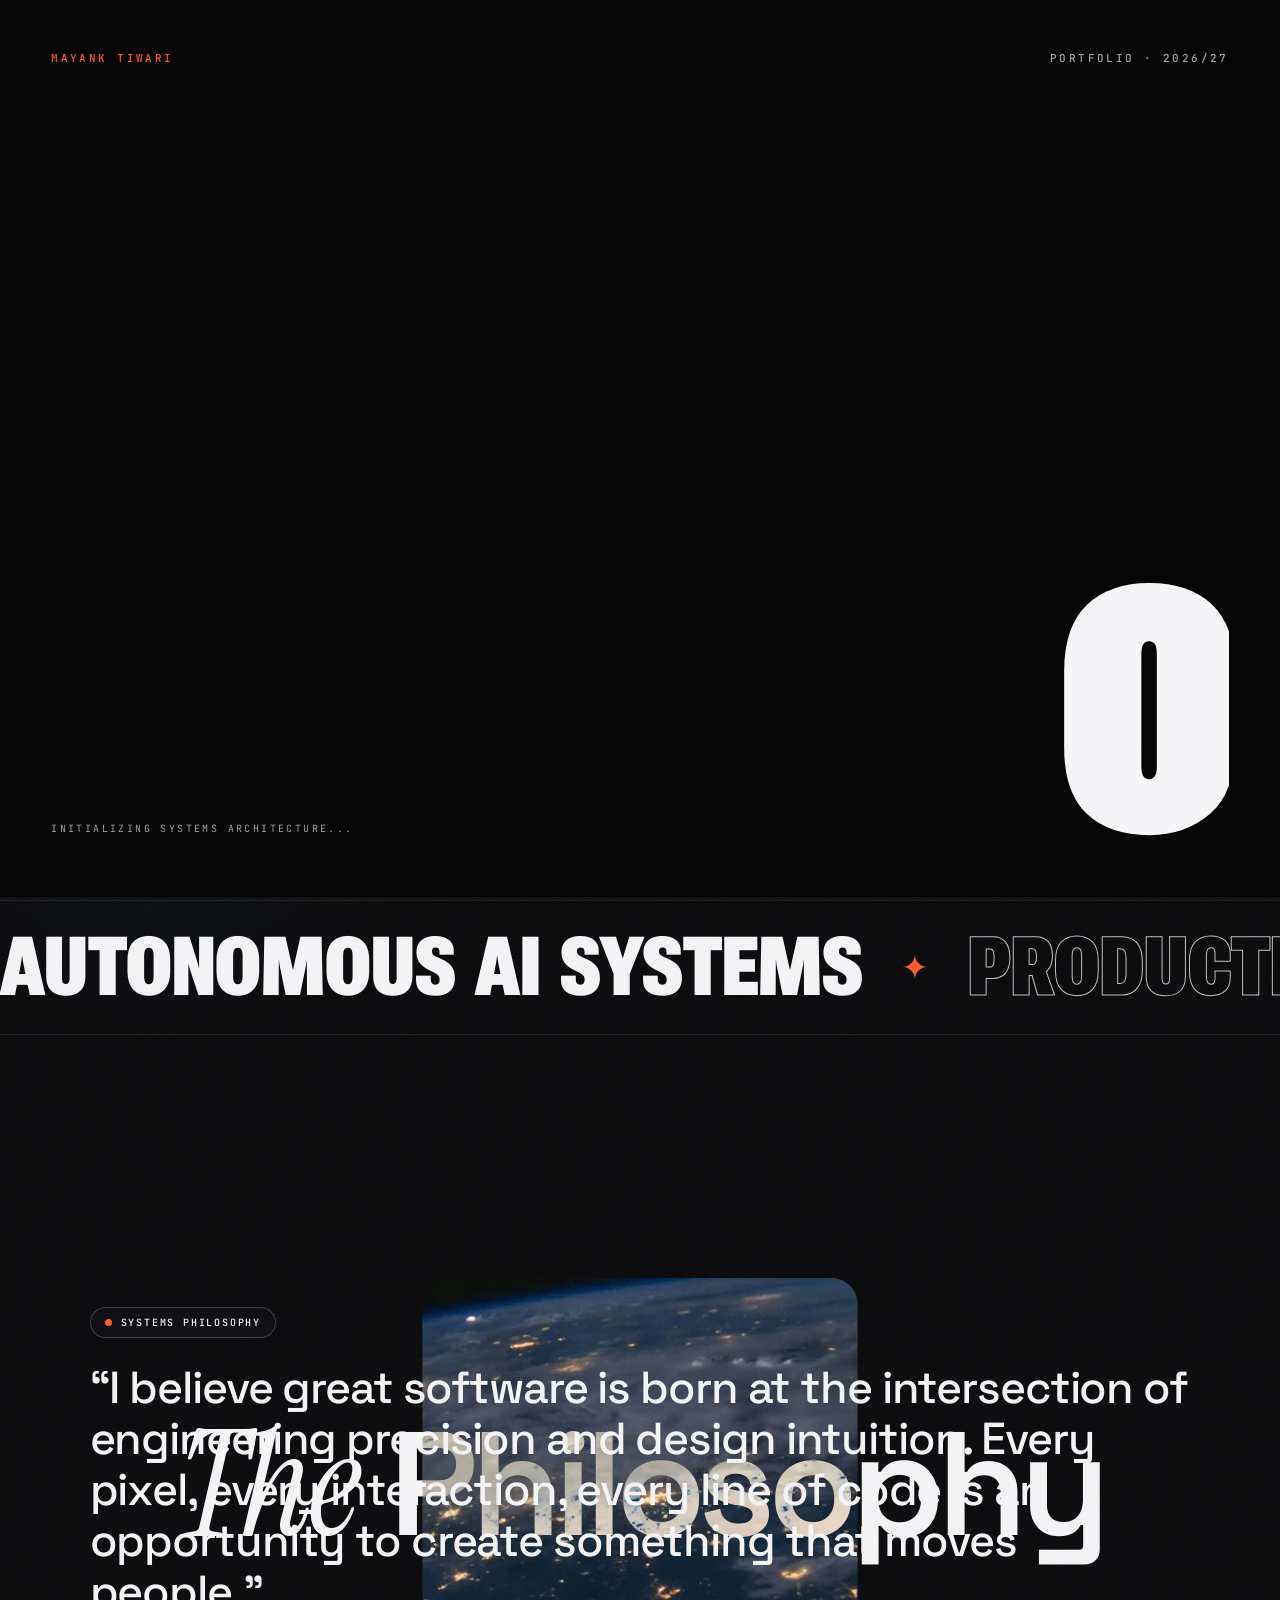
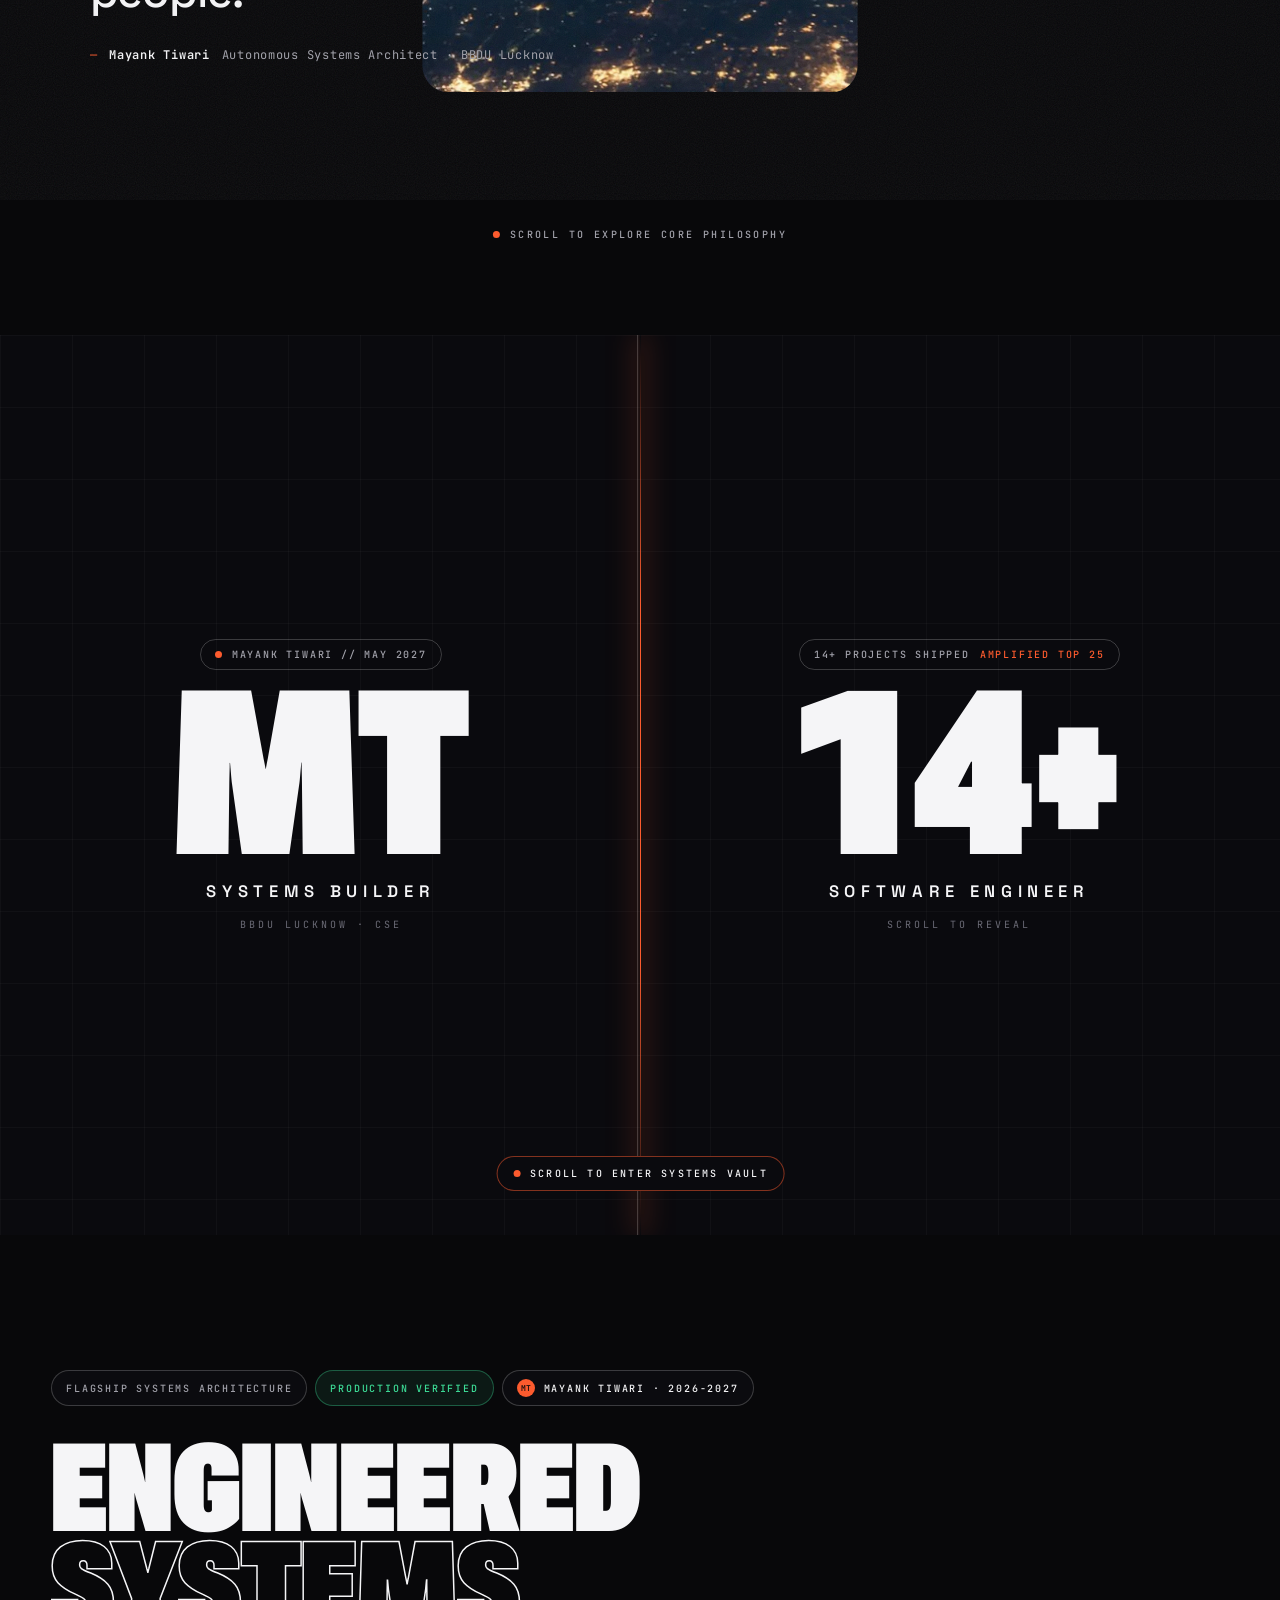
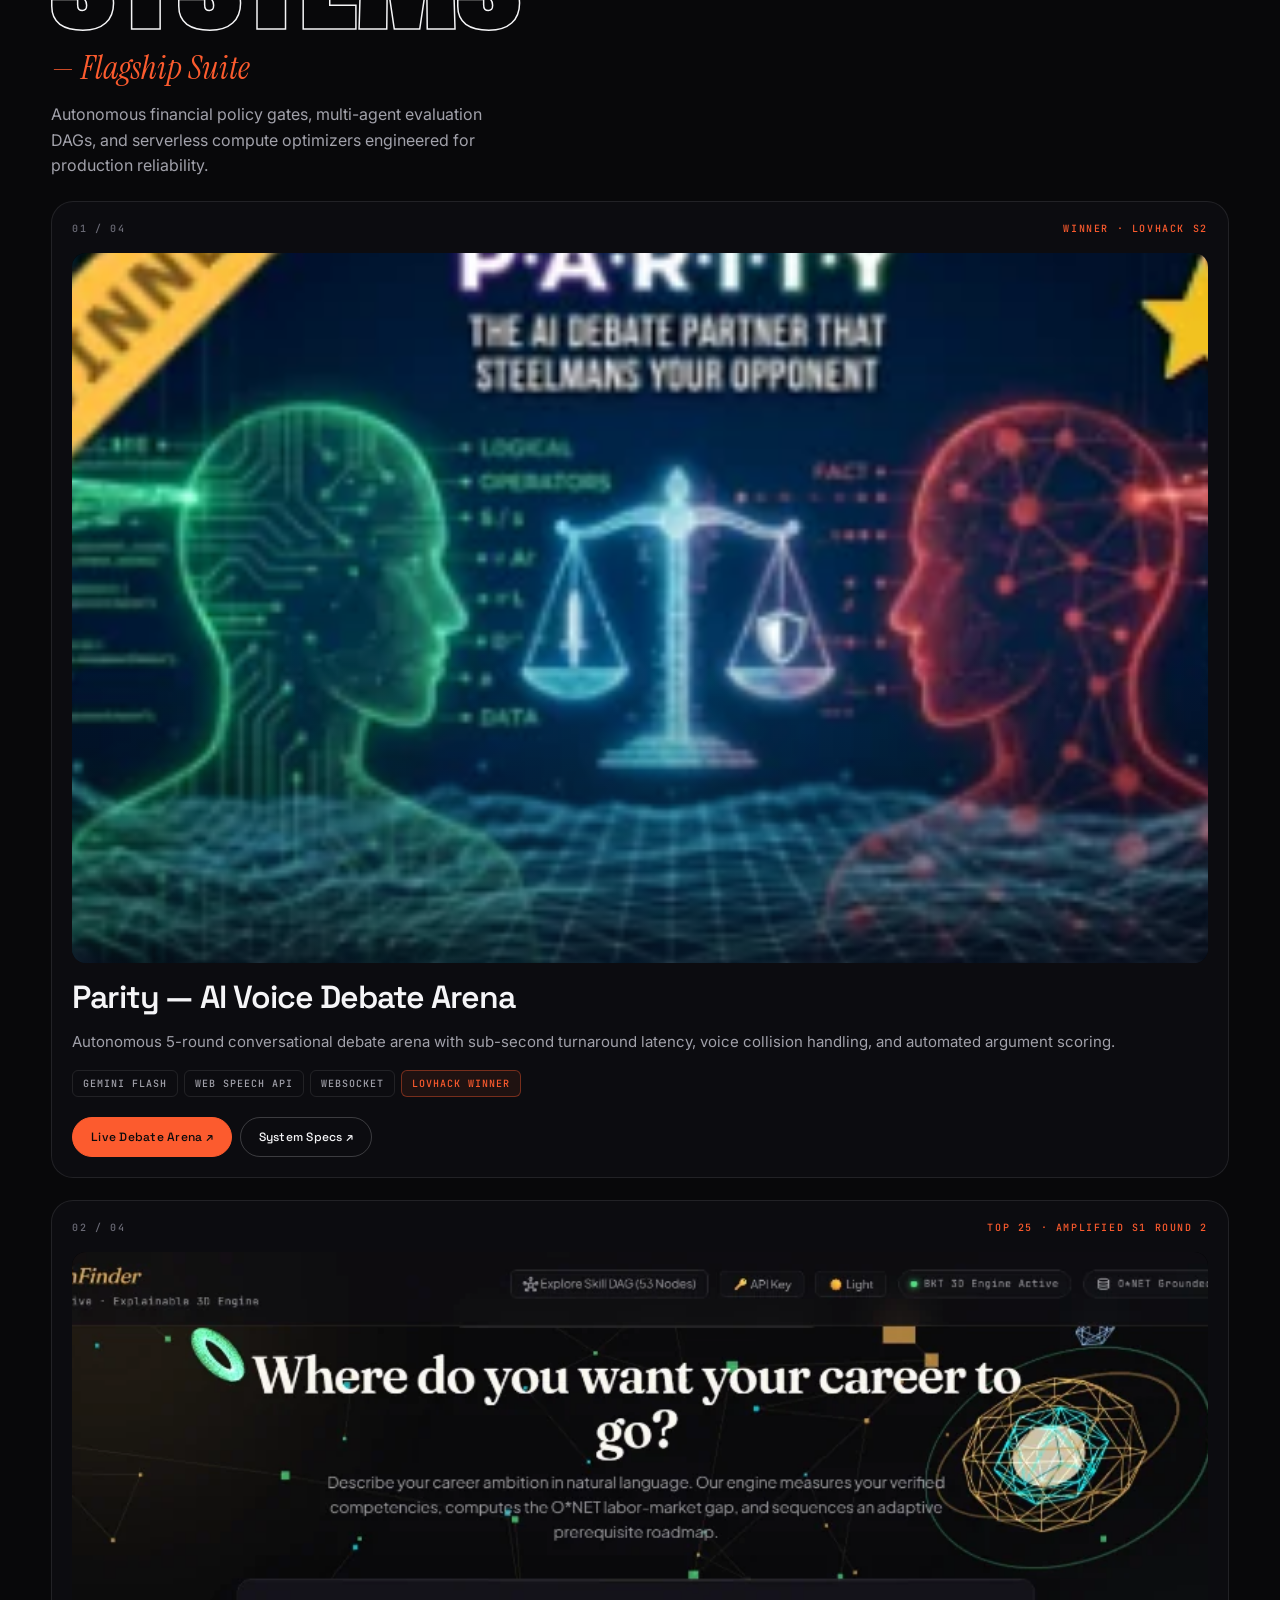
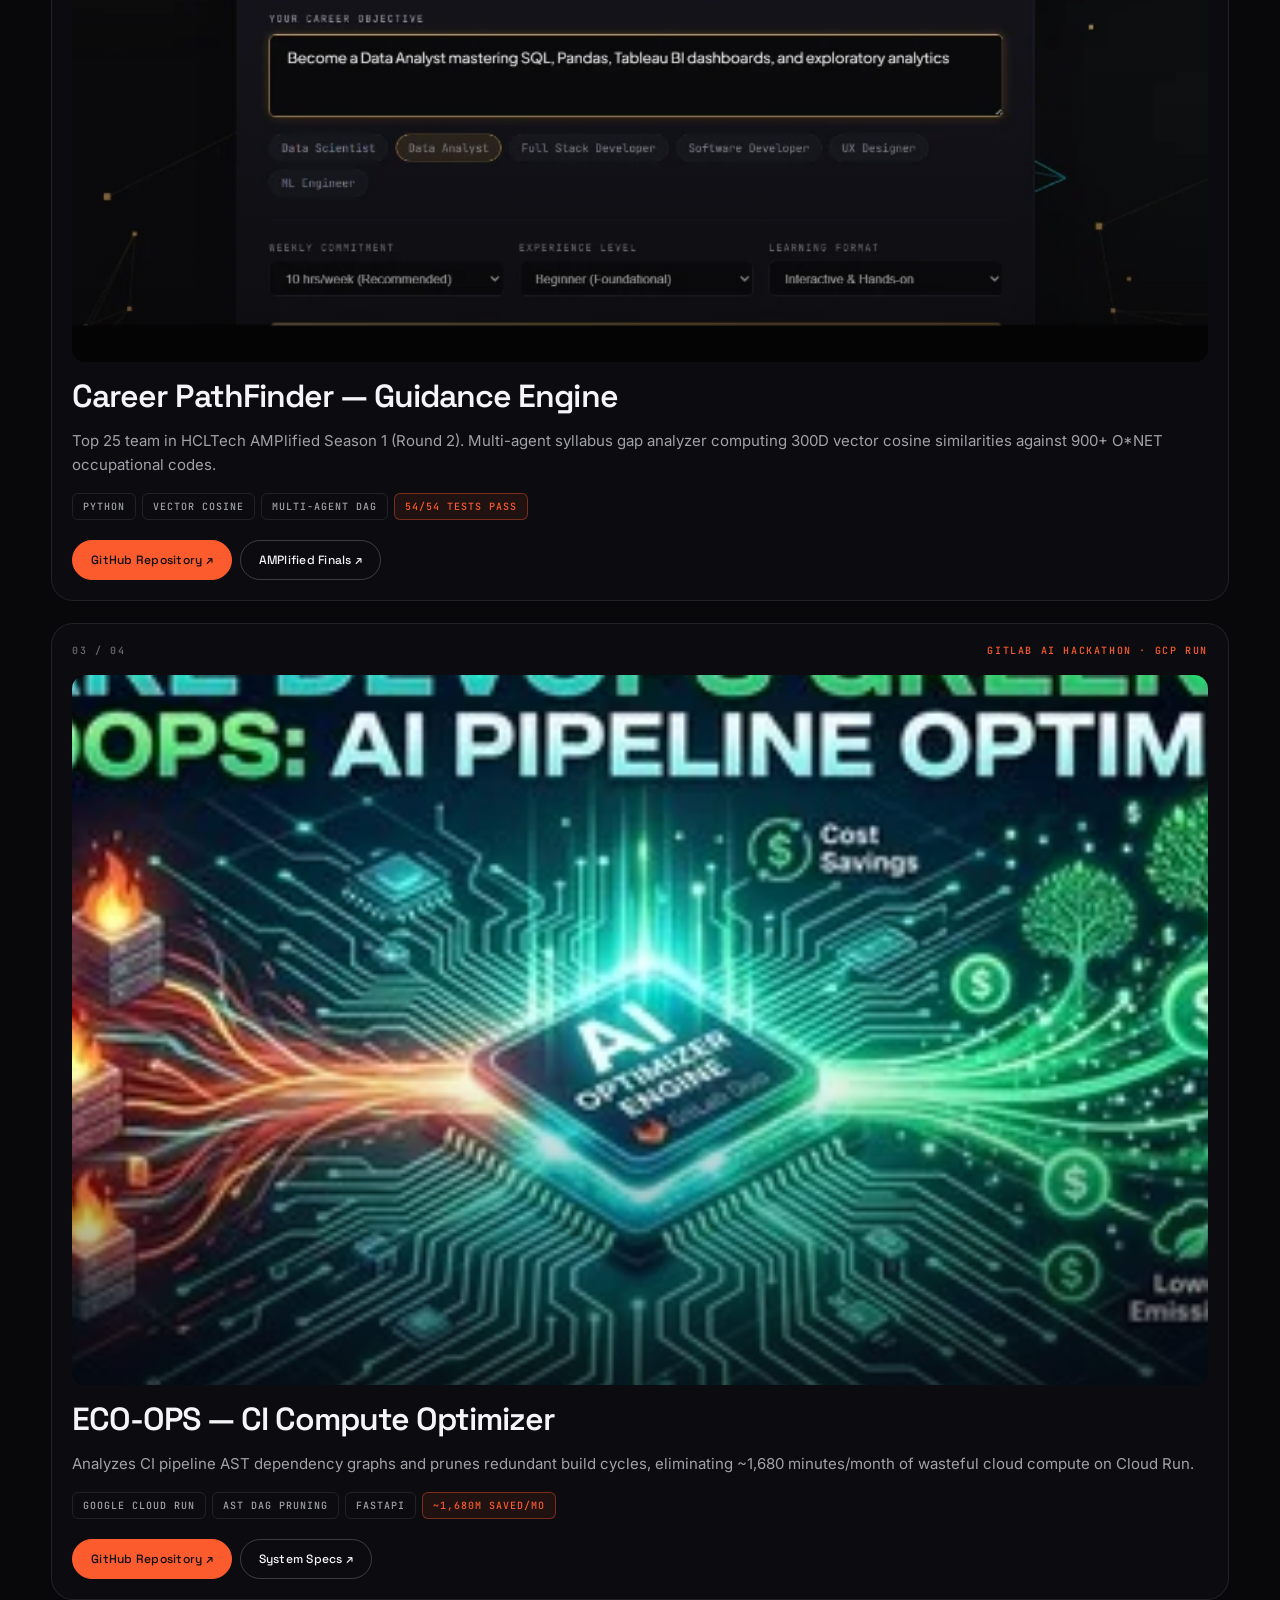
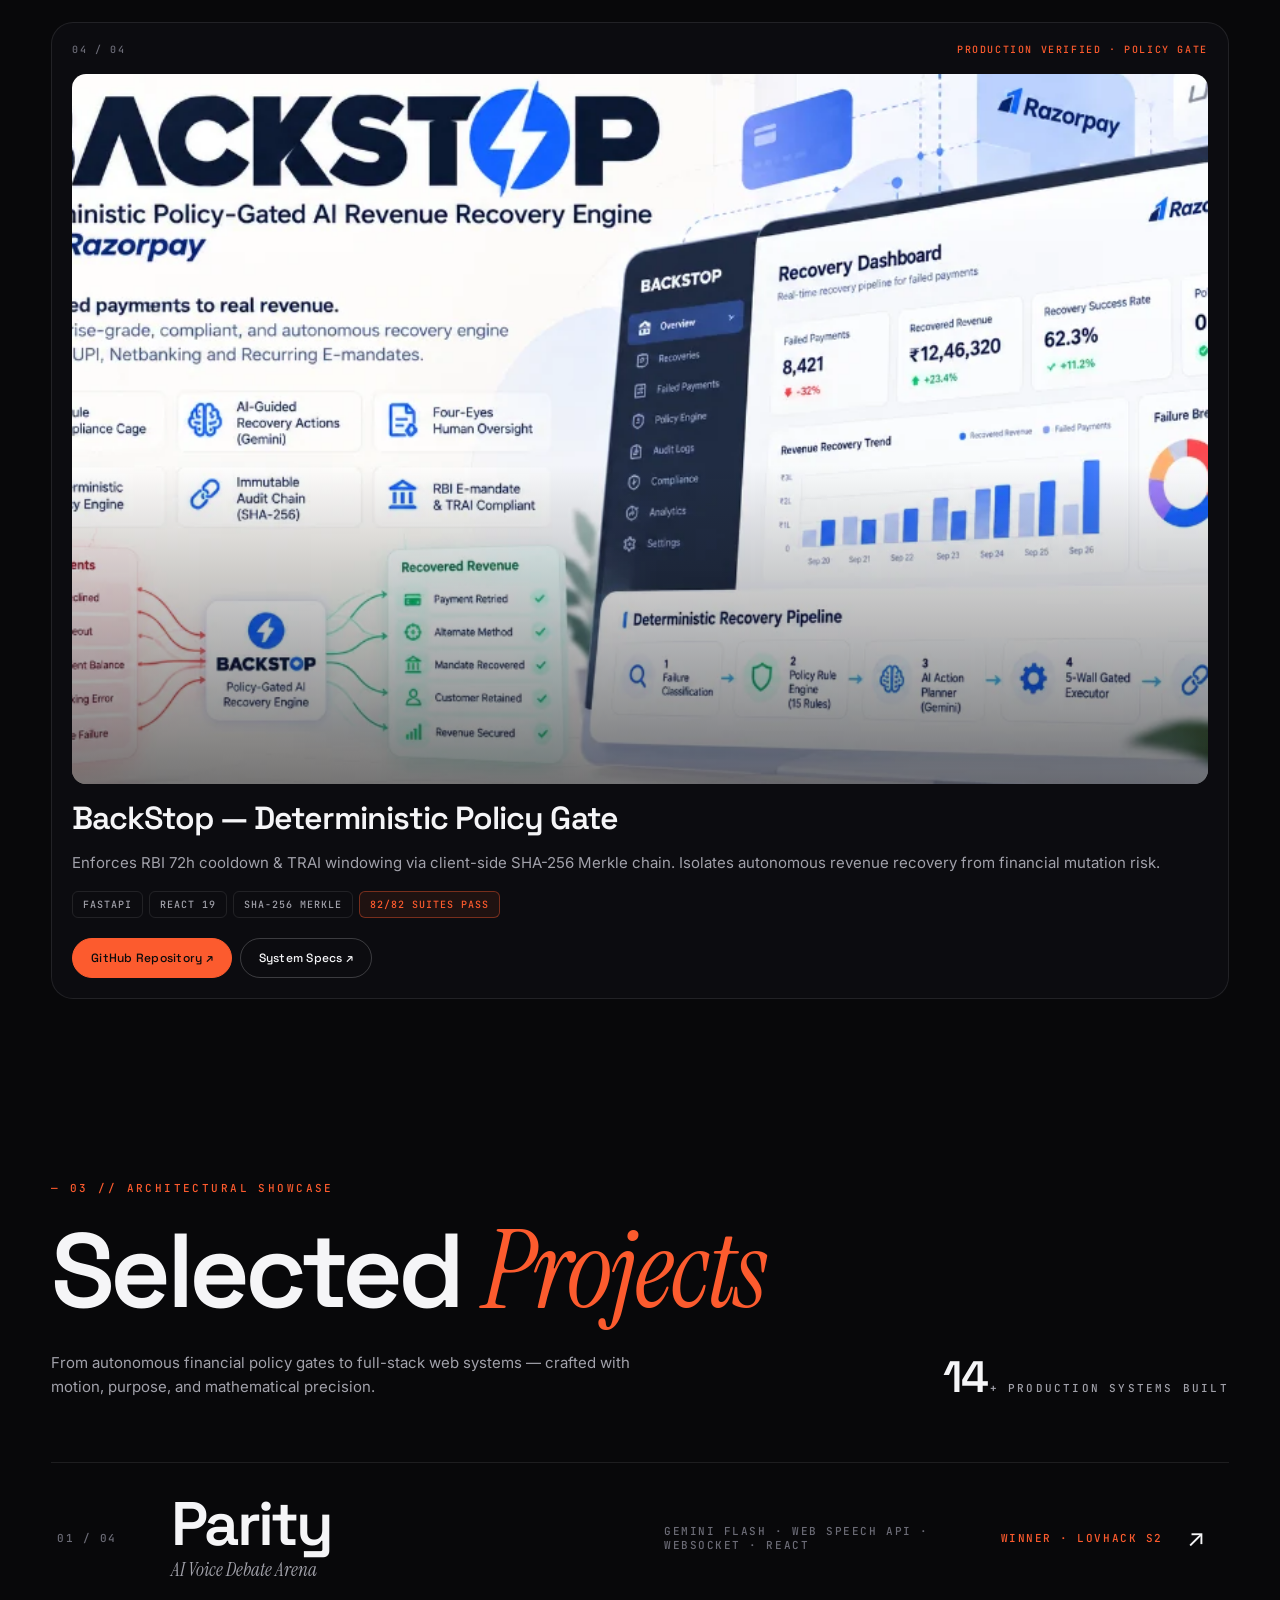
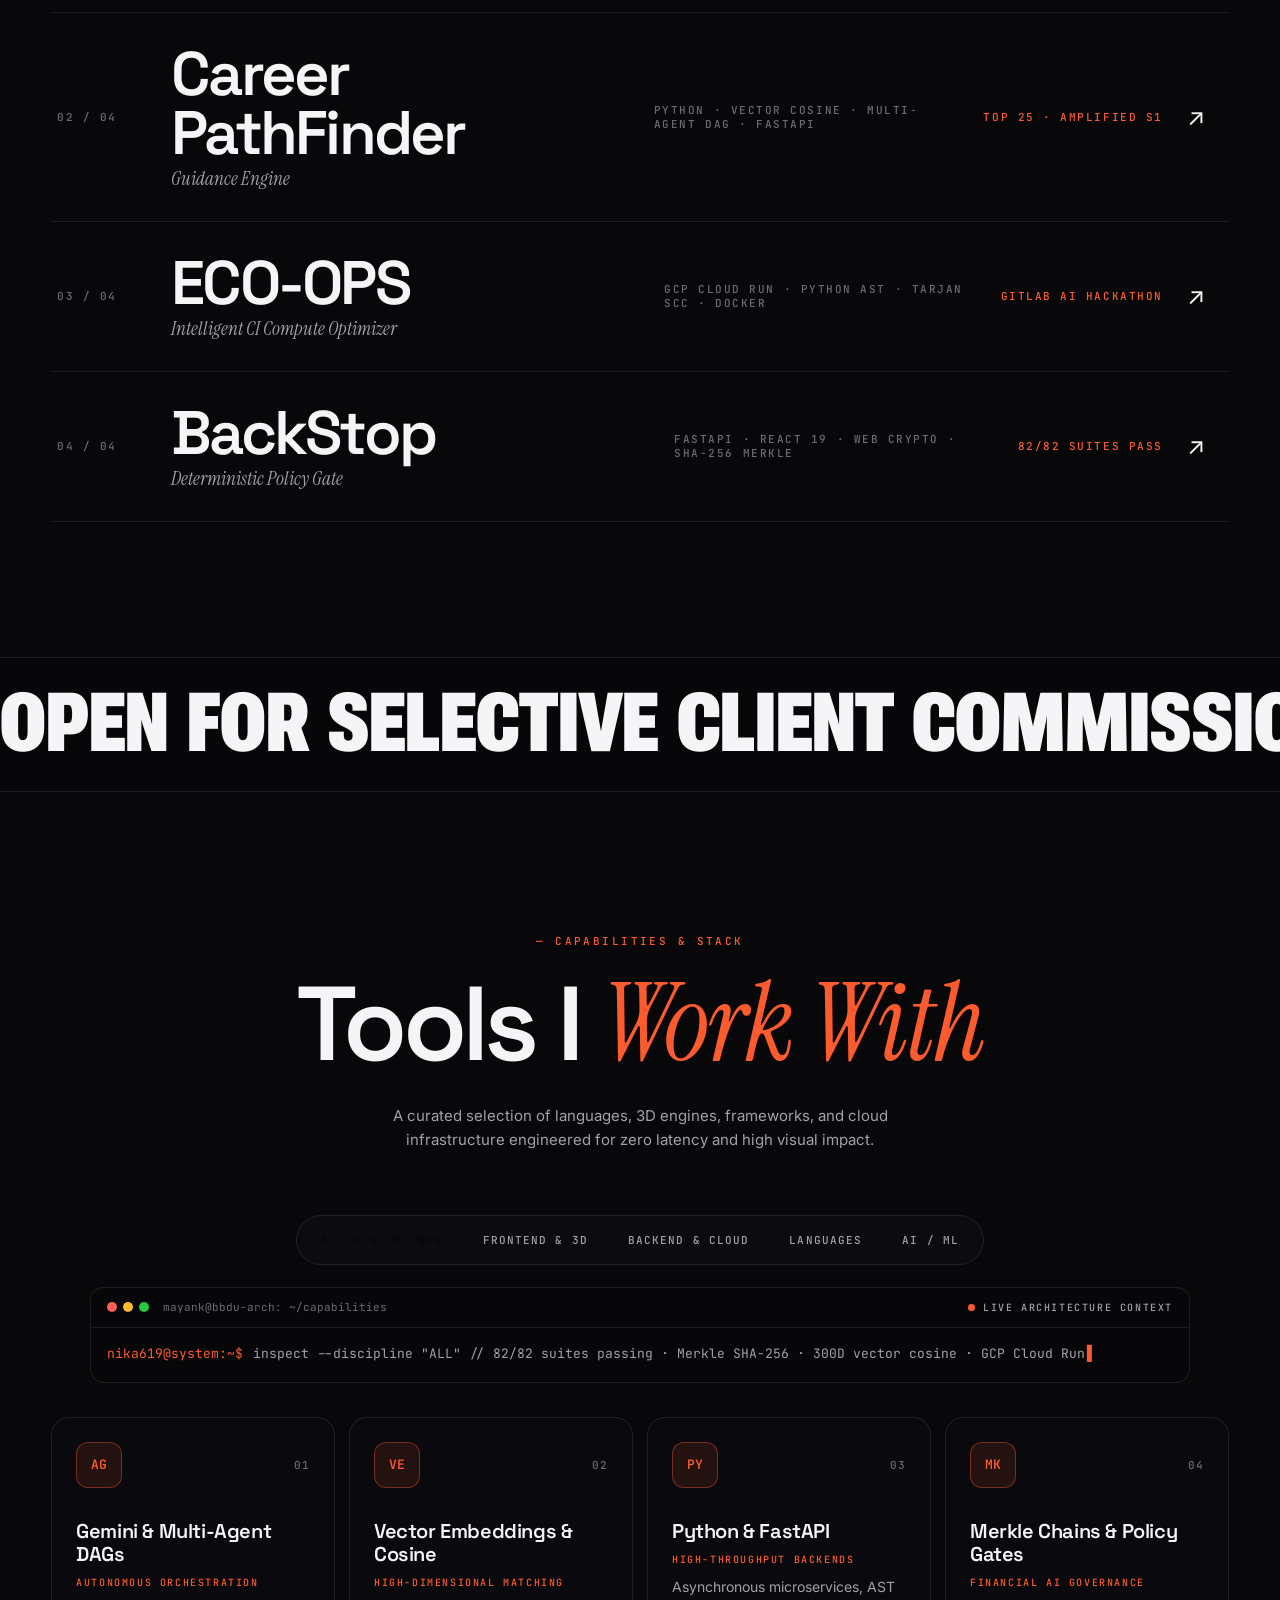
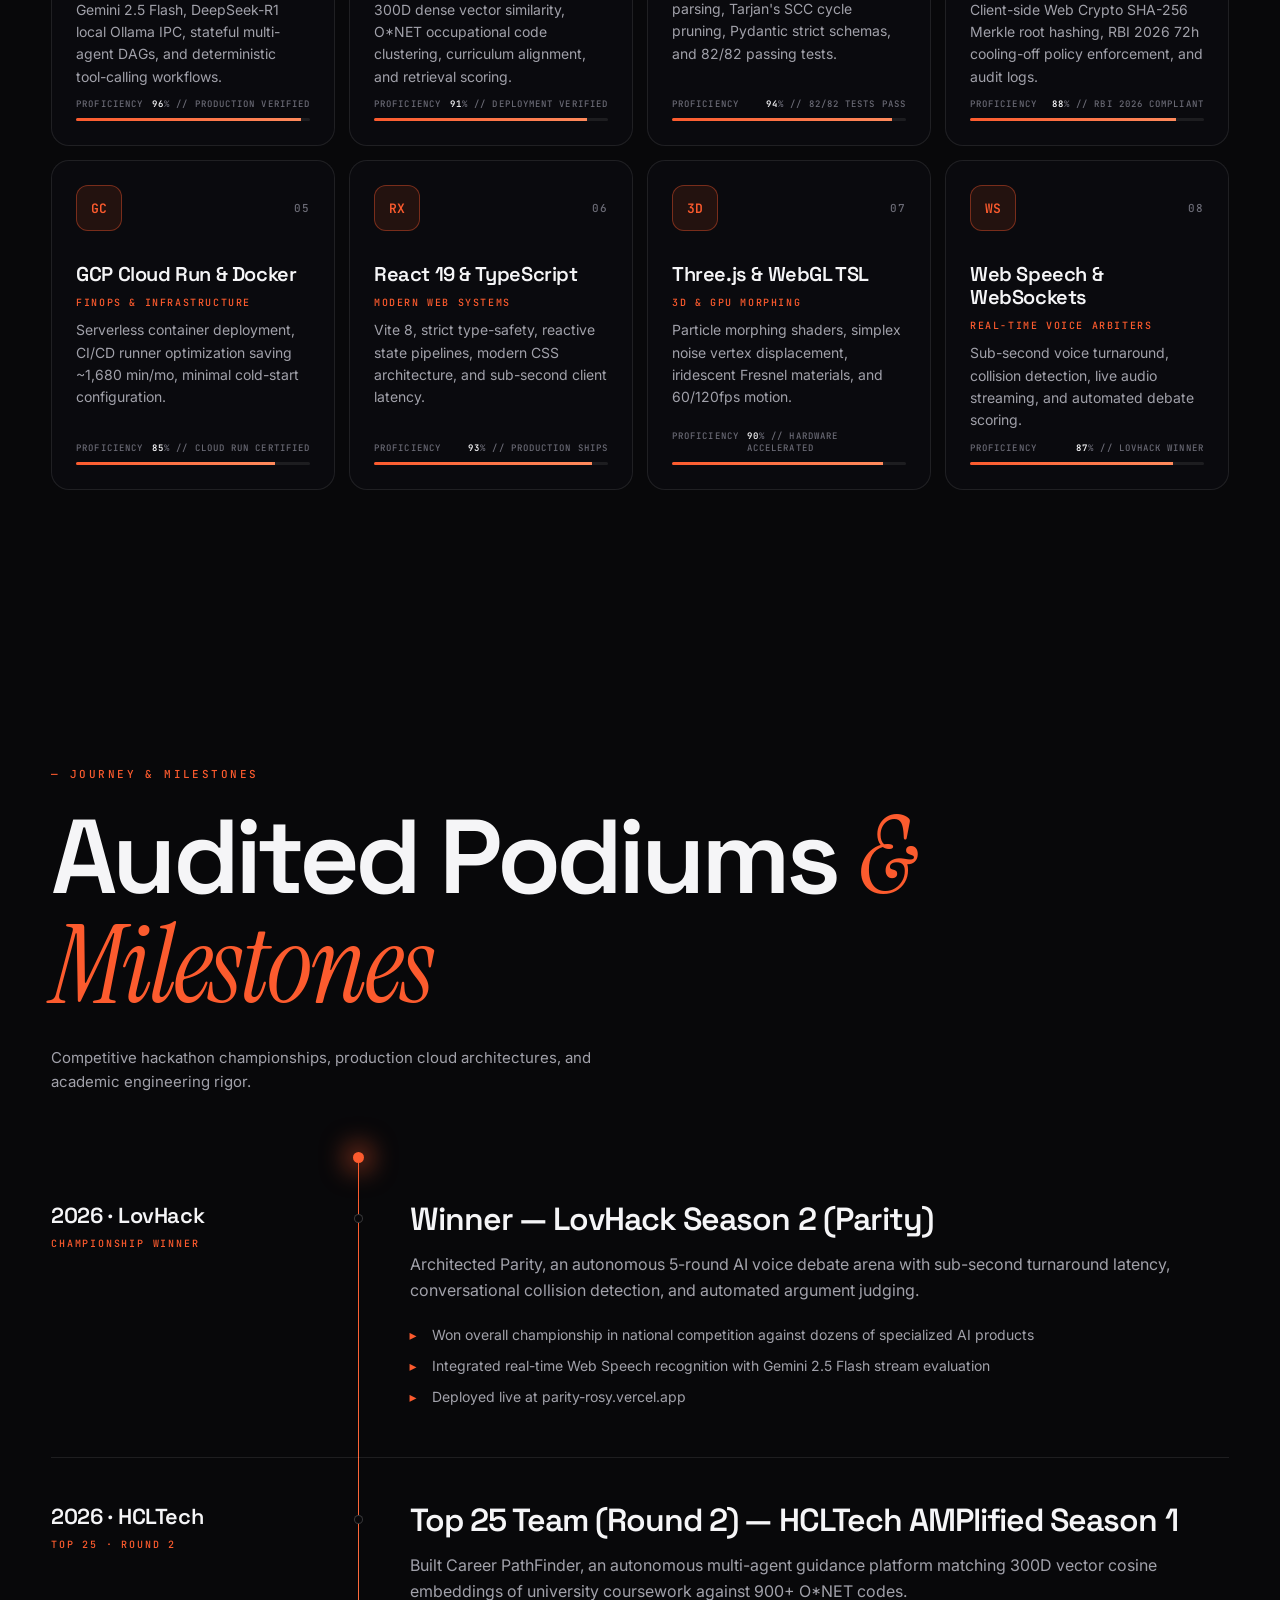
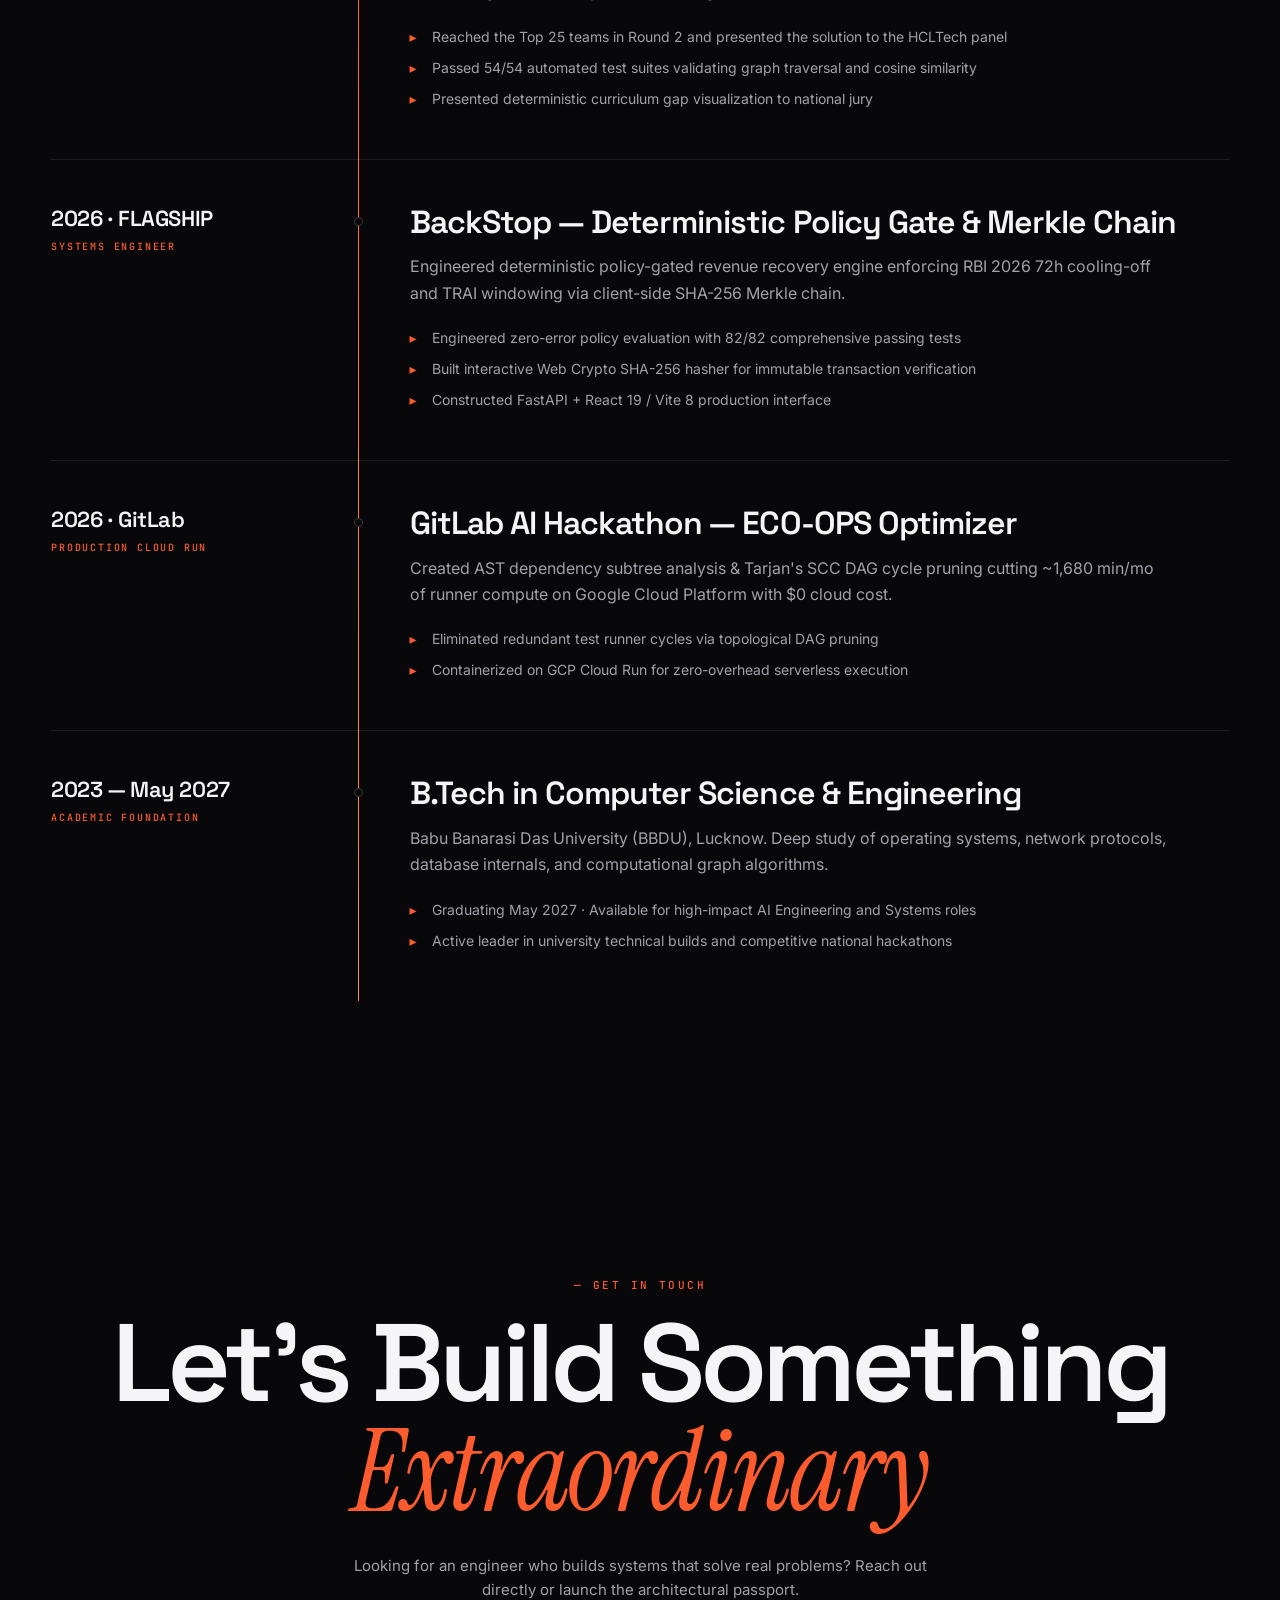
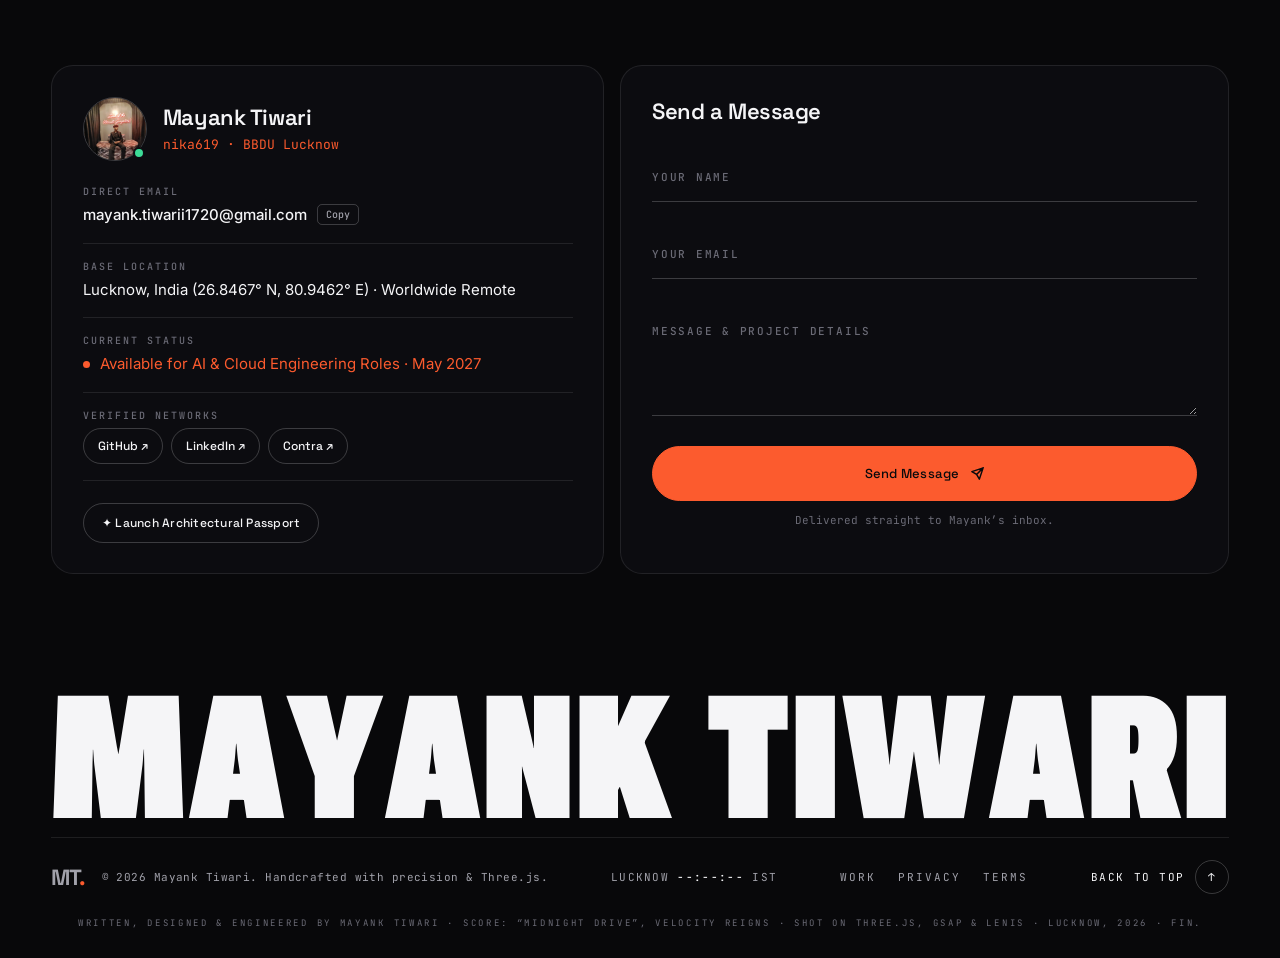
==== commit 72d43079: "Correct AMPlified result in work index row" ====
--- a/index.html
+++ b/index.html
@@ -114,10 +114,10 @@
         <span>M</span><span>A</span><span>Y</span><span>A</span><span>N</span><span>K</span>
       </h1>
       <div class="hero-tag">
-        <span class="hero-badge" data-scramble>✦ BUILDATHON &amp; HACKATHON FINALIST · RANK #6 NATIONAL</span>
+        <span class="hero-badge" data-scramble>✦ LOVHACK S2 WINNER · HCLTECH AMPLIFIED TOP 25</span>
         <span class="hero-sub" data-scramble>BETTER SYSTEMS. BIGGER DREAMS.</span>
       </div>
-      <p class="hero-bio">Final-year CSE at <strong>BBDU Lucknow</strong> (May 2027). National Finalist (Rank #6) AMPlified Season 1, Winner LovHack Season 2. Architect of BackStop, Career PathFinder &amp; ECO-OPS.</p>
+      <p class="hero-bio">Final-year CSE at <strong>BBDU Lucknow</strong> (May 2027). Top 25 (Round 2) at HCLTech AMPlified Season 1, Winner LovHack Season 2. Architect of BackStop, Career PathFinder &amp; ECO-OPS.</p>
       <div class="hero-cue" aria-hidden="true"><span>SCROLL</span><i><b></b></i></div>
       <div class="hero-cta">
         <a href="#projects" class="btn btn-solid" data-magnetic><span>Explore Work</span><svg class="arr" viewBox="0 0 12 12"><path d="M1 11L11 1M11 1H3M11 1V9"/></svg></a>
@@ -162,7 +162,7 @@
           <h2 class="vault-title" aria-label="Systems Builder"><span>SYSTEMS</span><span>BUILDER</span></h2>
           <figure class="vault-photo"><img src="images/mayank.webp" alt="Mayank Tiwari portrait in executive studio lighting" width="768" height="1024" loading="lazy"></figure>
           <div class="vault-title is-outline" aria-hidden="true"><span>SYSTEMS</span><span>BUILDER</span></div>
-          <p class="vault-sub"><em>Mayank Tiwari</em><i>—</i><span>RANK #6 NATIONAL FINALIST · LOVHACK WINNER · 14+ PRODUCTION SYSTEMS</span></p>
+          <p class="vault-sub"><em>Mayank Tiwari</em><i>—</i><span>AMPLIFIED S1 TOP 25 · LOVHACK WINNER · 14+ PRODUCTION SYSTEMS</span></p>
 
           <div class="md" id="md" role="region" aria-label="Midnight Drive Audio Track">
             <div class="md-cover"><img src="images/midnight.webp" alt="Midnight Drive — Velocity Reigns" width="426" height="345" loading="lazy">
@@ -176,7 +176,7 @@
 
           <div class="vault-bottom">
             <div class="vault-specs">
-              <span><b>AMPLIFIED S1</b> RANK #6 FINALIST</span>
+              <span><b>AMPLIFIED S1</b> TOP 25</span>
               <span><b>LOVHACK S2</b> WINNER</span>
               <span><b>SYSTEMS BUILT</b> 14+ PROJECTS</span>
             </div>
@@ -195,7 +195,7 @@
         </div>
         <div class="door door-r" aria-hidden="true">
           <div class="door-in">
-            <span class="door-pill">14+ PROJECTS SHIPPED <u>NATIONAL FINALIST</u></span>
+            <span class="door-pill">14+ PROJECTS SHIPPED <u>AMPLIFIED TOP 25</u></span>
             <div class="door-num">14+</div>
             <div class="door-name">SOFTWARE ENGINEER</div>
             <div class="door-lbl">SCROLL TO REVEAL</div>
@@ -237,11 +237,11 @@
         </article>
 
         <article class="pcard" data-id="career-pathfinder">
-          <div class="pcard-top"><span class="pcard-n">02 / 04</span><span class="pcard-tag">RANK #6 NATIONAL FINALIST · AMPLIFIED S1</span></div>
+          <div class="pcard-top"><span class="pcard-n">02 / 04</span><span class="pcard-tag">TOP 25 · AMPLIFIED S1 ROUND 2</span></div>
           <button type="button" class="pcard-media" data-project="career-pathfinder" data-cursor="SPECS" aria-label="View Career PathFinder architecture specs"><img src="images/career.webp" alt="Career PathFinder Autonomous Multi-Agent Guidance Engine" width="1024" height="487" loading="lazy"></button>
           <div class="pcard-body">
             <h3>Career PathFinder — Guidance Engine</h3>
-            <p>National Finalist in AMPlified Season 1. Multi-agent syllabus gap analyzer computing 300D vector cosine similarities against 900+ O*NET occupational codes.</p>
+            <p>Top 25 team in HCLTech AMPlified Season 1 (Round 2). Multi-agent syllabus gap analyzer computing 300D vector cosine similarities against 900+ O*NET occupational codes.</p>
             <div class="chips"><span>PYTHON</span><span>VECTOR COSINE</span><span>MULTI-AGENT DAG</span><span class="hot">54/54 TESTS PASS</span></div>
             <div class="pcard-act">
               <a href="https://github.com/nika619/Career-pathfinder-nika619" target="_blank" rel="noopener noreferrer" class="btn btn-sm btn-solid"><span>GitHub Repository ↗</span></a>
@@ -301,7 +301,7 @@
           <span class="wn">01 / 04</span><span class="wt"><b>Parity</b><i>AI Voice Debate Arena</i></span><span class="wm">Gemini Flash · Web Speech API · WebSocket · React</span><span class="wa">Winner · LovHack S2</span><span class="wx">↗</span>
         </button></li>
         <li><button type="button" class="work-row" data-project="career-pathfinder" data-i="1">
-          <span class="wn">02 / 04</span><span class="wt"><b>Career PathFinder</b><i>Guidance Engine</i></span><span class="wm">Python · Vector Cosine · Multi-Agent DAG · FastAPI</span><span class="wa">Rank #6 · AMPlified S1</span><span class="wx">↗</span>
+          <span class="wn">02 / 04</span><span class="wt"><b>Career PathFinder</b><i>Guidance Engine</i></span><span class="wm">Python · Vector Cosine · Multi-Agent DAG · FastAPI</span><span class="wa">Top 25 · AMPlified S1</span><span class="wx">↗</span>
         </button></li>
         <li><button type="button" class="work-row" data-project="eco-ops" data-i="2">
           <span class="wn">03 / 04</span><span class="wt"><b>ECO-OPS</b><i>Intelligent CI Compute Optimizer</i></span><span class="wm">GCP Cloud Run · Python AST · Tarjan SCC · Docker</span><span class="wa">GitLab AI Hackathon</span><span class="wx">↗</span>
@@ -418,11 +418,11 @@
           </div>
         </article>
         <article class="tl-item">
-          <div class="tl-l"><span class="tl-date">2026 · HCLTech</span><span class="tl-type">RANK #6 NATIONWIDE</span></div>
+          <div class="tl-l"><span class="tl-date">2026 · HCLTech</span><span class="tl-type">TOP 25 · ROUND 2</span></div>
           <div class="tl-r">
-            <h3>National Finalist (Rank #6) — AMPlified Season 1</h3>
+            <h3>Top 25 Team (Round 2) — HCLTech AMPlified Season 1</h3>
             <p>Built Career PathFinder, an autonomous multi-agent guidance platform matching 300D vector cosine embeddings of university coursework against 900+ O*NET codes.</p>
-            <ul><li>Secured Rank #6 Nationwide among thousands of participating teams on HackerEarth</li><li>Passed 54/54 automated test suites validating graph traversal and cosine similarity</li><li>Presented deterministic curriculum gap visualization to national jury</li></ul>
+            <ul><li>Reached the Top 25 teams in Round 2 and presented the solution to the HCLTech panel</li><li>Passed 54/54 automated test suites validating graph traversal and cosine similarity</li><li>Presented deterministic curriculum gap visualization to national jury</li></ul>
           </div>
         </article>
         <article class="tl-item">
@@ -555,7 +555,7 @@
       <div class="dlg-bar"><span class="pill pill-mono">SYSTEM BLUEPRINT · SPEC 01</span><span class="term-live"><b></b>READY FOR AI ROLES (MAY 2027)</span><button class="dlg-x" data-close aria-label="Close System Blueprint Modal">✕</button></div>
       <div class="dlg-scroll bp" data-lenis-prevent>
         <div class="bp-id">
-          <div class="bp-photo"><img src="images/mayank.webp" alt="Mayank Tiwari portrait" loading="lazy"><span>RANK #6 NAT'L</span></div>
+          <div class="bp-photo"><img src="images/mayank.webp" alt="Mayank Tiwari portrait" loading="lazy"><span>AMPLIFIED TOP 25</span></div>
           <h2 id="bpTitle">Mayank Tiwari</h2>
           <p>Autonomous AI &amp; Cloud Systems Engineer</p>
           <div class="chips"><span>BBDU Lucknow '27</span><span>LovHack Winner</span><span>FastAPI · Merkle</span></div>
@@ -564,7 +564,7 @@
           <div class="bp-tabs" role="tablist"><button class="on" data-tab="specs" role="tab">SYSTEM SPECS</button><button data-tab="connect" role="tab">DIRECT CONNECT</button></div>
           <div class="bp-pane on" data-pane="specs">
             <div class="bp-stats">
-              <div><b>Rank #6</b><span>AMPlified Season 1 Finals</span></div>
+              <div><b>Top 25</b><span>AMPlified S1 · Round 2</span></div>
               <div><b>Winner</b><span>LovHack Season 2 (Parity)</span></div>
               <div><b>14+</b><span>Production Systems Shipped</span></div>
               <div><b>82 / 82</b><span>BackStop Tests Passing</span></div>
